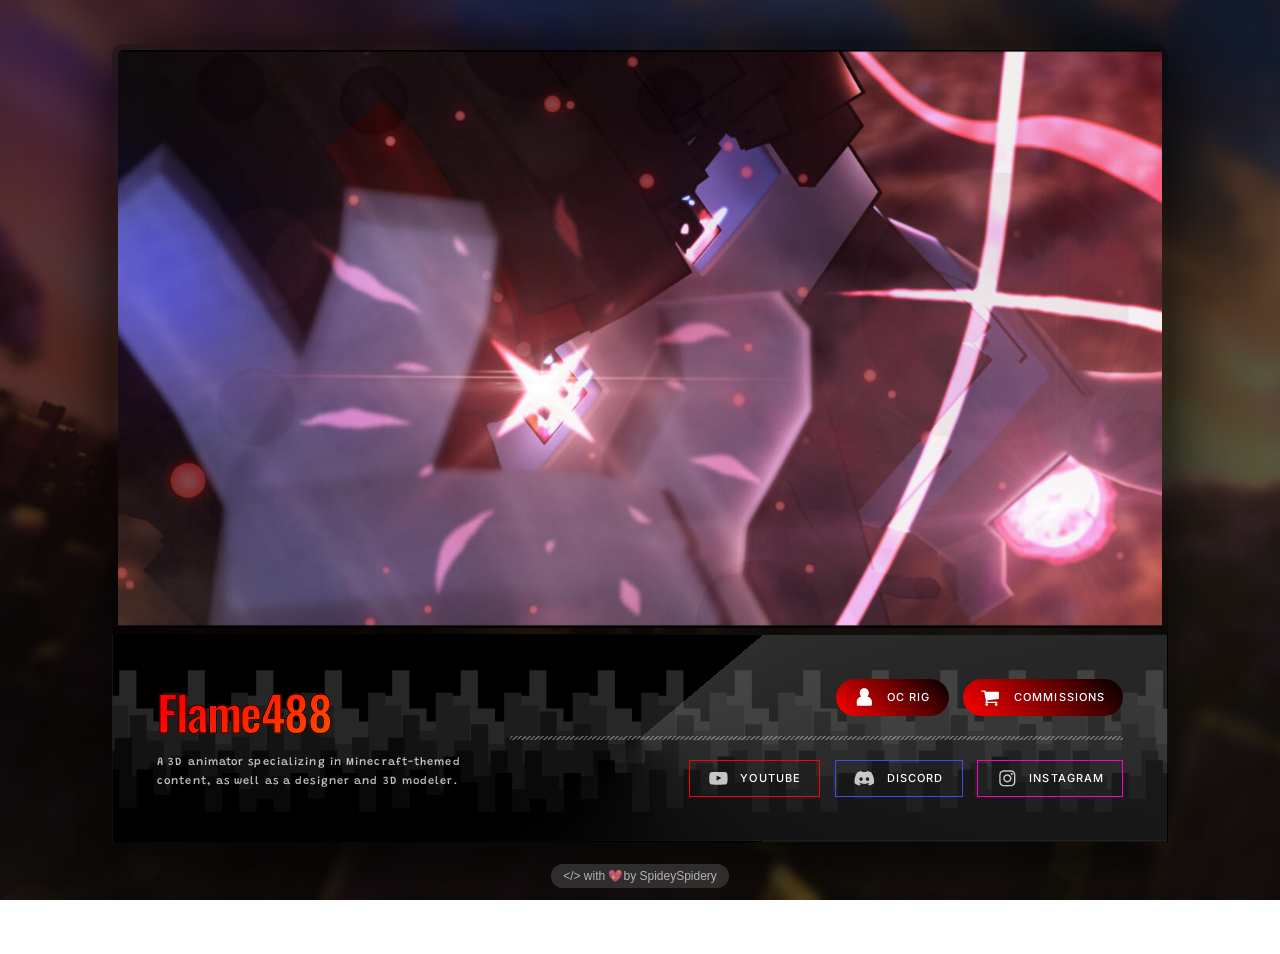
==== index.html @ d52584e9 "uploaded" ====
<!DOCTYPE HTML><html lang="en">
<head><title>Flame488's Profile</title><meta charset="utf-8" /><meta name="viewport" content="width=device-width,initial-scale=1" /><meta name="color-scheme" content="light only" /><meta name="description" content="A 3D animator specializing in Minecraft-themed content, as well as a designer and 3D modeler." /><meta property="og:site_name" content="Flame488's Profile" /><meta property="og:title" content="Flame488's Profile" /><meta property="og:type" content="website" /><meta property="og:description" content="A 3D animator specializing in Minecraft-themed content, as well as a designer and 3D modeler." /><meta property="og:image" content="assets/images/card500b.jpg?v=5b756239" /><meta property="og:image:type" content="image/jpeg" /><meta property="og:image:width" content="1280" /><meta property="og:image:height" content="800" /><meta property="og:url" content="index.html" /><meta property="twitter:card" content="summary_large_image" /><link rel="canonical" href="index.html" /><link href="https://fonts.googleapis.com/css2?display=swap&amp;family=Oswald:ital,wght@0,600;0,700;1,600;1,700&amp;family=Grandstander:ital,wght@0,500;0,700;1,500;1,700&amp;family=Inter:ital,wght@0,500;0,700;1,500;1,700" rel="stylesheet" type="text/css" /><style>html,body,div,span,applet,object,iframe,h1,h2,h3,h4,h5,h6,p,blockquote,pre,a,abbr,acronym,address,big,cite,code,del,dfn,em,img,ins,kbd,q,s,samp,small,strike,strong,sub,sup,tt,var,b,u,i,center,dl,dt,dd,ol,ul,li,fieldset,form,label,legend,table,caption,tbody,tfoot,thead,tr,th,td,article,aside,canvas,details,embed,figure,figcaption,footer,header,hgroup,menu,nav,output,ruby,section,summary,time,mark,audio,video{margin:0;padding:0;border:0;font-size:100%;font:inherit;vertical-align:baseline;}article,aside,details,figcaption,figure,footer,header,hgroup,menu,nav,section{display:block;}body{line-height:1;}ol,ul{list-style:none;}blockquote,q{quotes:none;}blockquote:before,blockquote:after,q:before,q:after{content:'';content:none;}table{border-collapse:collapse;border-spacing:0;}body{-webkit-text-size-adjust:none}mark{background-color:transparent;color:inherit}input::-moz-focus-inner{border:0;padding:0}input[type="text"],input[type="email"],select,textarea{-moz-appearance:none;-webkit-appearance:none;-ms-appearance:none;appearance:none}*, *:before, *:after {box-sizing: border-box;}body {line-height: 1.0;min-height: var(--viewport-height);min-width: 320px;overflow-x: hidden;word-wrap: break-word;}body:before {content: '';display: block;background-attachment: scroll;height: var(--background-height);left: 0;pointer-events: none;position: fixed;top: 0;transform: scale(1);width: 100vw;z-index: 0;background-image: url('data:image/svg+xml;charset=utf8,%3Csvg%20width%3D%22640%22%20height%3D%22480%22%20viewBox%3D%220%200%20640%20480%22%20xmlns%3D%22http%3A%2F%2Fwww.w3.org%2F2000%2Fsvg%22%3E%20%3Cstyle%20type%3D%22text%2Fcss%22%3E%20circle%20%7B%20stroke%3A%20none%3B%20fill%3A%20rgba(255,0,0,0.051)%3B%20%7D%20path.l%20%7B%20stroke%3A%20rgba(255,0,0,0.051)%3B%20stroke-width%3A%201.5px%3B%20fill%3A%20none%3B%20vector-effect%3A%20non-scaling-stroke%3B%20%7D%20path.s%20%7B%20stroke%3A%20none%3B%20fill%3A%20rgba(255,0,0,0.051)%3B%20%7D%20g.b%20%7B%20filter%3A%20hue-rotate%28-0deg%29%3B%20%7D%20g.c%20%7B%20filter%3A%20hue-rotate%280deg%29%3B%20%7D%20%3C%2Fstyle%3E%20%3Cdefs%3E%20%3Cpath%20id%3D%22z%22%20class%3D%22s%22%20d%3D%22M%200%2C-3%20L%200.67%2C-0.93%20L%202.85%2C-0.93%20L%201.09%2C0.35%20L%201.76%2C2.43%20L%200%2C1.15%20L%20-1.76%2C2.43%20L%20-1.09%2C0.35%20L%20-2.85%2C-0.93%20L%20-0.67%2C-0.93%20Z%22%3E%3C%2Fpath%3E%20%3C%2Fdefs%3E%20%3Cg%20class%3D%22a%22%20transform%3D%22translate%28240.39%20486.54%29%22%3E%3CanimateTransform%20id%3D%22f0%22%20attributeName%3D%22transform%22%20type%3D%22translate%22%20dur%3D%223000ms%22%20begin%3D%220s%3Bfy.begin%2B600ms%22%20values%3D%22240.39%20486.54%3B240.39%20105.05%3B240.39%20105.05%22%20keyTimes%3D%220%3B0.5%3B1%22%3E%3C%2FanimateTransform%3E%3Cg%20transform%3D%22scale%281.09%29%22%3E%3Ccircle%20cx%3D%220%22%20cy%3D%220%22%20r%3D%223%22%3E%3Canimate%20attributeName%3D%22opacity%22%20dur%3D%223000ms%22%20begin%3D%220s%3Bfy.begin%2B600ms%22%20values%3D%221%3B1%3B0%3B0%22%20keyTimes%3D%220%3B0.5%3B0.55%3B1%22%3E%3C%2Fanimate%3E%3C%2Fcircle%3E%3Cg%20opacity%3D%220%22%3E%3Canimate%20attributeName%3D%22opacity%22%20dur%3D%223000ms%22%20begin%3D%220s%3Bfy.begin%2B600ms%22%20values%3D%220%3B0%3B0.2%3B0%3B0%22%20keyTimes%3D%220%3B0.5%3B0.55%3B0.75%3B1%22%3E%3C%2Fanimate%3E%3Cpath%20class%3D%22l%22%20d%3D%22M%2011.92%2C1.36%20c%208.31%2C0.65%2018.63%2C2.12%2024.73%2C3.7%22%3E%3C%2Fpath%3E%3Cpath%20class%3D%22l%22%20d%3D%22M%207.47%2C9.39%20c%205.41%2C6.34%2011.67%2C14.67%2014.87%2C20.1%22%3E%3C%2Fpath%3E%3Cpath%20class%3D%22l%22%20d%3D%22M%20-1.36%2C11.92%20c%20-1.23%2C8.24%20-2.12%2C18.63%20-1.96%2C24.92%22%3E%3C%2Fpath%3E%3Cpath%20class%3D%22l%22%20d%3D%22M%20-9.39%2C7.47%20c%20-6.7%2C4.96%20-14.67%2C11.67%20-19.01%2C16.24%22%3E%3C%2Fpath%3E%3Cpath%20class%3D%22l%22%20d%3D%22M%20-11.92%2C-1.36%20c%20-8.24%2C-1.23%20-18.63%2C-2.12%20-24.92%2C-1.96%22%3E%3C%2Fpath%3E%3Cpath%20class%3D%22l%22%20d%3D%22M%20-7.47%2C-9.39%20c%20-4.96%2C-6.7%20-11.67%2C-14.67%20-16.24%2C-19.01%22%3E%3C%2Fpath%3E%3Cpath%20class%3D%22l%22%20d%3D%22M%201.36%2C-11.92%20c%200.65%2C-8.31%202.12%2C-18.63%203.7%2C-24.73%22%3E%3C%2Fpath%3E%3Cpath%20class%3D%22l%22%20d%3D%22M%209.39%2C-7.47%20c%206.34%2C-5.41%2014.67%2C-11.67%2020.1%2C-14.87%22%3E%3C%2Fpath%3E%3C%2Fg%3E%3Cg%20opacity%3D%220%22%3E%3Canimate%20attributeName%3D%22opacity%22%20dur%3D%223000ms%22%20begin%3D%220s%3Bfy.begin%2B600ms%22%20values%3D%220%3B0%3B1%3B0%3B0%22%20keyTimes%3D%220%3B0.55%3B0.57%3B1%3B1%22%3E%3C%2Fanimate%3E%3Cuse%20href%3D%22%23z%22%20transform%3D%22translate%2844.51%2C6.65%29%22%3E%3CanimateTransform%20attributeName%3D%22transform%22%20type%3D%22translate%22%20dur%3D%223000ms%22%20begin%3D%220s%3Bfy.begin%2B600ms%22%20values%3D%2244.51%2C6.65%3B44.51%2C6.65%3B54.4%2C8.13%3B54.4%2C8.13%22%20keyTimes%3D%220%3B0.57%3B1%3B1%22%3E%3C%2FanimateTransform%3E%3C%2Fuse%3E%3Cuse%20href%3D%22%23z%22%20transform%3D%22translate%2826.77%2C36.17%29%22%3E%3CanimateTransform%20attributeName%3D%22transform%22%20type%3D%22translate%22%20dur%3D%223000ms%22%20begin%3D%220s%3Bfy.begin%2B600ms%22%20values%3D%2226.77%2C36.17%3B26.77%2C36.17%3B32.72%2C44.21%3B32.72%2C44.21%22%20keyTimes%3D%220%3B0.57%3B1%3B1%22%3E%3C%2FanimateTransform%3E%3C%2Fuse%3E%3Cuse%20href%3D%22%23z%22%20transform%3D%22translate%28-3.53%2C44.86%29%22%3E%3CanimateTransform%20attributeName%3D%22transform%22%20type%3D%22translate%22%20dur%3D%223000ms%22%20begin%3D%220s%3Bfy.begin%2B600ms%22%20values%3D%22-3.53%2C44.86%3B-3.53%2C44.86%3B-4.32%2C54.83%3B-4.32%2C54.83%22%20keyTimes%3D%220%3B0.57%3B1%3B1%22%3E%3C%2FanimateTransform%3E%3C%2Fuse%3E%3Cuse%20href%3D%22%23z%22%20transform%3D%22translate%28-34.22%2C29.23%29%22%3E%3CanimateTransform%20attributeName%3D%22transform%22%20type%3D%22translate%22%20dur%3D%223000ms%22%20begin%3D%220s%3Bfy.begin%2B600ms%22%20values%3D%22-34.22%2C29.23%3B-34.22%2C29.23%3B-41.82%2C35.72%3B-41.82%2C35.72%22%20keyTimes%3D%220%3B0.57%3B1%3B1%22%3E%3C%2FanimateTransform%3E%3C%2Fuse%3E%3Cuse%20href%3D%22%23z%22%20transform%3D%22translate%28-44.86%2C-3.53%29%22%3E%3CanimateTransform%20attributeName%3D%22transform%22%20type%3D%22translate%22%20dur%3D%223000ms%22%20begin%3D%220s%3Bfy.begin%2B600ms%22%20values%3D%22-44.86%2C-3.53%3B-44.86%2C-3.53%3B-54.83%2C-4.32%3B-54.83%2C-4.32%22%20keyTimes%3D%220%3B0.57%3B1%3B1%22%3E%3C%2FanimateTransform%3E%3C%2Fuse%3E%3Cuse%20href%3D%22%23z%22%20transform%3D%22translate%28-29.23%2C-34.22%29%22%3E%3CanimateTransform%20attributeName%3D%22transform%22%20type%3D%22translate%22%20dur%3D%223000ms%22%20begin%3D%220s%3Bfy.begin%2B600ms%22%20values%3D%22-29.23%2C-34.22%3B-29.23%2C-34.22%3B-35.72%2C-41.82%3B-35.72%2C-41.82%22%20keyTimes%3D%220%3B0.57%3B1%3B1%22%3E%3C%2FanimateTransform%3E%3C%2Fuse%3E%3Cuse%20href%3D%22%23z%22%20transform%3D%22translate%286.65%2C-44.51%29%22%3E%3CanimateTransform%20attributeName%3D%22transform%22%20type%3D%22translate%22%20dur%3D%223000ms%22%20begin%3D%220s%3Bfy.begin%2B600ms%22%20values%3D%226.65%2C-44.51%3B6.65%2C-44.51%3B8.13%2C-54.4%3B8.13%2C-54.4%22%20keyTimes%3D%220%3B0.57%3B1%3B1%22%3E%3C%2FanimateTransform%3E%3C%2Fuse%3E%3Cuse%20href%3D%22%23z%22%20transform%3D%22translate%2836.17%2C-26.77%29%22%3E%3CanimateTransform%20attributeName%3D%22transform%22%20type%3D%22translate%22%20dur%3D%223000ms%22%20begin%3D%220s%3Bfy.begin%2B600ms%22%20values%3D%2236.17%2C-26.77%3B36.17%2C-26.77%3B44.21%2C-32.72%3B44.21%2C-32.72%22%20keyTimes%3D%220%3B0.57%3B1%3B1%22%3E%3C%2FanimateTransform%3E%3C%2Fuse%3E%3C%2Fg%3E%3C%2Fg%3E%3C%2Fg%3E%3Cg%20class%3D%22b%22%20transform%3D%22translate%28516.39%20487.56%29%22%3E%3CanimateTransform%20id%3D%22f1%22%20attributeName%3D%22transform%22%20type%3D%22translate%22%20dur%3D%223000ms%22%20begin%3D%22f0.begin%2B600ms%22%20values%3D%22516.39%20487.56%3B516.39%20104.17%3B516.39%20104.17%22%20keyTimes%3D%220%3B0.5%3B1%22%3E%3C%2FanimateTransform%3E%3Cg%20transform%3D%22scale%281.26%29%22%3E%3Ccircle%20cx%3D%220%22%20cy%3D%220%22%20r%3D%223%22%3E%3Canimate%20attributeName%3D%22opacity%22%20dur%3D%223000ms%22%20begin%3D%22f0.begin%2B600ms%22%20values%3D%221%3B1%3B0%3B0%22%20keyTimes%3D%220%3B0.5%3B0.55%3B1%22%3E%3C%2Fanimate%3E%3C%2Fcircle%3E%3Cg%20opacity%3D%220%22%3E%3Canimate%20attributeName%3D%22opacity%22%20dur%3D%223000ms%22%20begin%3D%22f0.begin%2B600ms%22%20values%3D%220%3B0%3B0.2%3B0%3B0%22%20keyTimes%3D%220%3B0.5%3B0.55%3B0.75%3B1%22%3E%3C%2Fanimate%3E%3Cpath%20class%3D%22l%22%20d%3D%22M%2011.92%2C-1.36%20c%208.24%2C-1.23%2018.63%2C-2.12%2024.92%2C-1.96%22%3E%3C%2Fpath%3E%3Cpath%20class%3D%22l%22%20d%3D%22M%209.39%2C7.47%20c%206.7%2C4.96%2014.67%2C11.67%2019.01%2C16.24%22%3E%3C%2Fpath%3E%3Cpath%20class%3D%22l%22%20d%3D%22M%201.36%2C11.92%20c%201.23%2C8.24%202.12%2C18.63%201.96%2C24.92%22%3E%3C%2Fpath%3E%3Cpath%20class%3D%22l%22%20d%3D%22M%20-7.47%2C9.39%20c%20-5.41%2C6.34%20-11.67%2C14.67%20-14.87%2C20.1%22%3E%3C%2Fpath%3E%3Cpath%20class%3D%22l%22%20d%3D%22M%20-11.92%2C1.36%20c%20-8.31%2C0.65%20-18.63%2C2.12%20-24.73%2C3.7%22%3E%3C%2Fpath%3E%3Cpath%20class%3D%22l%22%20d%3D%22M%20-9.39%2C-7.47%20c%20-6.34%2C-5.41%20-14.67%2C-11.67%20-20.1%2C-14.87%22%3E%3C%2Fpath%3E%3Cpath%20class%3D%22l%22%20d%3D%22M%20-1.36%2C-11.92%20c%20-0.65%2C-8.31%20-2.12%2C-18.63%20-3.7%2C-24.73%22%3E%3C%2Fpath%3E%3Cpath%20class%3D%22l%22%20d%3D%22M%207.47%2C-9.39%20c%204.96%2C-6.7%2011.67%2C-14.67%2016.24%2C-19.01%22%3E%3C%2Fpath%3E%3C%2Fg%3E%3Cg%20opacity%3D%220%22%3E%3Canimate%20attributeName%3D%22opacity%22%20dur%3D%223000ms%22%20begin%3D%22f0.begin%2B600ms%22%20values%3D%220%3B0%3B1%3B0%3B0%22%20keyTimes%3D%220%3B0.55%3B0.57%3B1%3B1%22%3E%3C%2Fanimate%3E%3Cuse%20href%3D%22%23z%22%20transform%3D%22translate%2844.86%2C-3.53%29%22%3E%3CanimateTransform%20attributeName%3D%22transform%22%20type%3D%22translate%22%20dur%3D%223000ms%22%20begin%3D%22f0.begin%2B600ms%22%20values%3D%2244.86%2C-3.53%3B44.86%2C-3.53%3B54.83%2C-4.32%3B54.83%2C-4.32%22%20keyTimes%3D%220%3B0.57%3B1%3B1%22%3E%3C%2FanimateTransform%3E%3C%2Fuse%3E%3Cuse%20href%3D%22%23z%22%20transform%3D%22translate%2834.22%2C29.23%29%22%3E%3CanimateTransform%20attributeName%3D%22transform%22%20type%3D%22translate%22%20dur%3D%223000ms%22%20begin%3D%22f0.begin%2B600ms%22%20values%3D%2234.22%2C29.23%3B34.22%2C29.23%3B41.82%2C35.72%3B41.82%2C35.72%22%20keyTimes%3D%220%3B0.57%3B1%3B1%22%3E%3C%2FanimateTransform%3E%3C%2Fuse%3E%3Cuse%20href%3D%22%23z%22%20transform%3D%22translate%283.53%2C44.86%29%22%3E%3CanimateTransform%20attributeName%3D%22transform%22%20type%3D%22translate%22%20dur%3D%223000ms%22%20begin%3D%22f0.begin%2B600ms%22%20values%3D%223.53%2C44.86%3B3.53%2C44.86%3B4.32%2C54.83%3B4.32%2C54.83%22%20keyTimes%3D%220%3B0.57%3B1%3B1%22%3E%3C%2FanimateTransform%3E%3C%2Fuse%3E%3Cuse%20href%3D%22%23z%22%20transform%3D%22translate%28-26.77%2C36.17%29%22%3E%3CanimateTransform%20attributeName%3D%22transform%22%20type%3D%22translate%22%20dur%3D%223000ms%22%20begin%3D%22f0.begin%2B600ms%22%20values%3D%22-26.77%2C36.17%3B-26.77%2C36.17%3B-32.72%2C44.21%3B-32.72%2C44.21%22%20keyTimes%3D%220%3B0.57%3B1%3B1%22%3E%3C%2FanimateTransform%3E%3C%2Fuse%3E%3Cuse%20href%3D%22%23z%22%20transform%3D%22translate%28-44.51%2C6.65%29%22%3E%3CanimateTransform%20attributeName%3D%22transform%22%20type%3D%22translate%22%20dur%3D%223000ms%22%20begin%3D%22f0.begin%2B600ms%22%20values%3D%22-44.51%2C6.65%3B-44.51%2C6.65%3B-54.4%2C8.13%3B-54.4%2C8.13%22%20keyTimes%3D%220%3B0.57%3B1%3B1%22%3E%3C%2FanimateTransform%3E%3C%2Fuse%3E%3Cuse%20href%3D%22%23z%22%20transform%3D%22translate%28-36.17%2C-26.77%29%22%3E%3CanimateTransform%20attributeName%3D%22transform%22%20type%3D%22translate%22%20dur%3D%223000ms%22%20begin%3D%22f0.begin%2B600ms%22%20values%3D%22-36.17%2C-26.77%3B-36.17%2C-26.77%3B-44.21%2C-32.72%3B-44.21%2C-32.72%22%20keyTimes%3D%220%3B0.57%3B1%3B1%22%3E%3C%2FanimateTransform%3E%3C%2Fuse%3E%3Cuse%20href%3D%22%23z%22%20transform%3D%22translate%28-6.65%2C-44.51%29%22%3E%3CanimateTransform%20attributeName%3D%22transform%22%20type%3D%22translate%22%20dur%3D%223000ms%22%20begin%3D%22f0.begin%2B600ms%22%20values%3D%22-6.65%2C-44.51%3B-6.65%2C-44.51%3B-8.13%2C-54.4%3B-8.13%2C-54.4%22%20keyTimes%3D%220%3B0.57%3B1%3B1%22%3E%3C%2FanimateTransform%3E%3C%2Fuse%3E%3Cuse%20href%3D%22%23z%22%20transform%3D%22translate%2829.23%2C-34.22%29%22%3E%3CanimateTransform%20attributeName%3D%22transform%22%20type%3D%22translate%22%20dur%3D%223000ms%22%20begin%3D%22f0.begin%2B600ms%22%20values%3D%2229.23%2C-34.22%3B29.23%2C-34.22%3B35.72%2C-41.82%3B35.72%2C-41.82%22%20keyTimes%3D%220%3B0.57%3B1%3B1%22%3E%3C%2FanimateTransform%3E%3C%2Fuse%3E%3C%2Fg%3E%3C%2Fg%3E%3C%2Fg%3E%3Cg%20class%3D%22c%22%20transform%3D%22translate%2884.56%20488.75%29%22%3E%3CanimateTransform%20id%3D%22f2%22%20attributeName%3D%22transform%22%20type%3D%22translate%22%20dur%3D%223000ms%22%20begin%3D%22f1.begin%2B600ms%22%20values%3D%2284.56%20488.75%3B84.56%20128.69%3B84.56%20128.69%22%20keyTimes%3D%220%3B0.5%3B1%22%3E%3C%2FanimateTransform%3E%3Cg%20transform%3D%22scale%281.46%29%22%3E%3Ccircle%20cx%3D%220%22%20cy%3D%220%22%20r%3D%223%22%3E%3Canimate%20attributeName%3D%22opacity%22%20dur%3D%223000ms%22%20begin%3D%22f1.begin%2B600ms%22%20values%3D%221%3B1%3B0%3B0%22%20keyTimes%3D%220%3B0.5%3B0.55%3B1%22%3E%3C%2Fanimate%3E%3C%2Fcircle%3E%3Cg%20opacity%3D%220%22%3E%3Canimate%20attributeName%3D%22opacity%22%20dur%3D%223000ms%22%20begin%3D%22f1.begin%2B600ms%22%20values%3D%220%3B0%3B0.2%3B0%3B0%22%20keyTimes%3D%220%3B0.5%3B0.55%3B0.75%3B1%22%3E%3C%2Fanimate%3E%3Cpath%20class%3D%22l%22%20d%3D%22M%2011.92%2C-1.36%20c%208.24%2C-1.23%2018.63%2C-2.12%2024.92%2C-1.96%22%3E%3C%2Fpath%3E%3Cpath%20class%3D%22l%22%20d%3D%22M%209.39%2C7.47%20c%206.7%2C4.96%2014.67%2C11.67%2019.01%2C16.24%22%3E%3C%2Fpath%3E%3Cpath%20class%3D%22l%22%20d%3D%22M%201.36%2C11.92%20c%201.23%2C8.24%202.12%2C18.63%201.96%2C24.92%22%3E%3C%2Fpath%3E%3Cpath%20class%3D%22l%22%20d%3D%22M%20-7.47%2C9.39%20c%20-5.41%2C6.34%20-11.67%2C14.67%20-14.87%2C20.1%22%3E%3C%2Fpath%3E%3Cpath%20class%3D%22l%22%20d%3D%22M%20-11.92%2C1.36%20c%20-8.31%2C0.65%20-18.63%2C2.12%20-24.73%2C3.7%22%3E%3C%2Fpath%3E%3Cpath%20class%3D%22l%22%20d%3D%22M%20-9.39%2C-7.47%20c%20-6.34%2C-5.41%20-14.67%2C-11.67%20-20.1%2C-14.87%22%3E%3C%2Fpath%3E%3Cpath%20class%3D%22l%22%20d%3D%22M%20-1.36%2C-11.92%20c%20-0.65%2C-8.31%20-2.12%2C-18.63%20-3.7%2C-24.73%22%3E%3C%2Fpath%3E%3Cpath%20class%3D%22l%22%20d%3D%22M%207.47%2C-9.39%20c%204.96%2C-6.7%2011.67%2C-14.67%2016.24%2C-19.01%22%3E%3C%2Fpath%3E%3C%2Fg%3E%3Cg%20opacity%3D%220%22%3E%3Canimate%20attributeName%3D%22opacity%22%20dur%3D%223000ms%22%20begin%3D%22f1.begin%2B600ms%22%20values%3D%220%3B0%3B1%3B0%3B0%22%20keyTimes%3D%220%3B0.55%3B0.57%3B1%3B1%22%3E%3C%2Fanimate%3E%3Cuse%20href%3D%22%23z%22%20transform%3D%22translate%2844.86%2C-3.53%29%22%3E%3CanimateTransform%20attributeName%3D%22transform%22%20type%3D%22translate%22%20dur%3D%223000ms%22%20begin%3D%22f1.begin%2B600ms%22%20values%3D%2244.86%2C-3.53%3B44.86%2C-3.53%3B54.83%2C-4.32%3B54.83%2C-4.32%22%20keyTimes%3D%220%3B0.57%3B1%3B1%22%3E%3C%2FanimateTransform%3E%3C%2Fuse%3E%3Cuse%20href%3D%22%23z%22%20transform%3D%22translate%2834.22%2C29.23%29%22%3E%3CanimateTransform%20attributeName%3D%22transform%22%20type%3D%22translate%22%20dur%3D%223000ms%22%20begin%3D%22f1.begin%2B600ms%22%20values%3D%2234.22%2C29.23%3B34.22%2C29.23%3B41.82%2C35.72%3B41.82%2C35.72%22%20keyTimes%3D%220%3B0.57%3B1%3B1%22%3E%3C%2FanimateTransform%3E%3C%2Fuse%3E%3Cuse%20href%3D%22%23z%22%20transform%3D%22translate%283.53%2C44.86%29%22%3E%3CanimateTransform%20attributeName%3D%22transform%22%20type%3D%22translate%22%20dur%3D%223000ms%22%20begin%3D%22f1.begin%2B600ms%22%20values%3D%223.53%2C44.86%3B3.53%2C44.86%3B4.32%2C54.83%3B4.32%2C54.83%22%20keyTimes%3D%220%3B0.57%3B1%3B1%22%3E%3C%2FanimateTransform%3E%3C%2Fuse%3E%3Cuse%20href%3D%22%23z%22%20transform%3D%22translate%28-26.77%2C36.17%29%22%3E%3CanimateTransform%20attributeName%3D%22transform%22%20type%3D%22translate%22%20dur%3D%223000ms%22%20begin%3D%22f1.begin%2B600ms%22%20values%3D%22-26.77%2C36.17%3B-26.77%2C36.17%3B-32.72%2C44.21%3B-32.72%2C44.21%22%20keyTimes%3D%220%3B0.57%3B1%3B1%22%3E%3C%2FanimateTransform%3E%3C%2Fuse%3E%3Cuse%20href%3D%22%23z%22%20transform%3D%22translate%28-44.51%2C6.65%29%22%3E%3CanimateTransform%20attributeName%3D%22transform%22%20type%3D%22translate%22%20dur%3D%223000ms%22%20begin%3D%22f1.begin%2B600ms%22%20values%3D%22-44.51%2C6.65%3B-44.51%2C6.65%3B-54.4%2C8.13%3B-54.4%2C8.13%22%20keyTimes%3D%220%3B0.57%3B1%3B1%22%3E%3C%2FanimateTransform%3E%3C%2Fuse%3E%3Cuse%20href%3D%22%23z%22%20transform%3D%22translate%28-36.17%2C-26.77%29%22%3E%3CanimateTransform%20attributeName%3D%22transform%22%20type%3D%22translate%22%20dur%3D%223000ms%22%20begin%3D%22f1.begin%2B600ms%22%20values%3D%22-36.17%2C-26.77%3B-36.17%2C-26.77%3B-44.21%2C-32.72%3B-44.21%2C-32.72%22%20keyTimes%3D%220%3B0.57%3B1%3B1%22%3E%3C%2FanimateTransform%3E%3C%2Fuse%3E%3Cuse%20href%3D%22%23z%22%20transform%3D%22translate%28-6.65%2C-44.51%29%22%3E%3CanimateTransform%20attributeName%3D%22transform%22%20type%3D%22translate%22%20dur%3D%223000ms%22%20begin%3D%22f1.begin%2B600ms%22%20values%3D%22-6.65%2C-44.51%3B-6.65%2C-44.51%3B-8.13%2C-54.4%3B-8.13%2C-54.4%22%20keyTimes%3D%220%3B0.57%3B1%3B1%22%3E%3C%2FanimateTransform%3E%3C%2Fuse%3E%3Cuse%20href%3D%22%23z%22%20transform%3D%22translate%2829.23%2C-34.22%29%22%3E%3CanimateTransform%20attributeName%3D%22transform%22%20type%3D%22translate%22%20dur%3D%223000ms%22%20begin%3D%22f1.begin%2B600ms%22%20values%3D%2229.23%2C-34.22%3B29.23%2C-34.22%3B35.72%2C-41.82%3B35.72%2C-41.82%22%20keyTimes%3D%220%3B0.57%3B1%3B1%22%3E%3C%2FanimateTransform%3E%3C%2Fuse%3E%3C%2Fg%3E%3C%2Fg%3E%3C%2Fg%3E%3Cg%20class%3D%22a%22%20transform%3D%22translate%28571.02%20487.14%29%22%3E%3CanimateTransform%20id%3D%22f3%22%20attributeName%3D%22transform%22%20type%3D%22translate%22%20dur%3D%223000ms%22%20begin%3D%22f2.begin%2B600ms%22%20values%3D%22571.02%20487.14%3B571.02%2082.44%3B571.02%2082.44%22%20keyTimes%3D%220%3B0.5%3B1%22%3E%3C%2FanimateTransform%3E%3Cg%20transform%3D%22scale%281.19%29%22%3E%3Ccircle%20cx%3D%220%22%20cy%3D%220%22%20r%3D%223%22%3E%3Canimate%20attributeName%3D%22opacity%22%20dur%3D%223000ms%22%20begin%3D%22f2.begin%2B600ms%22%20values%3D%221%3B1%3B0%3B0%22%20keyTimes%3D%220%3B0.5%3B0.55%3B1%22%3E%3C%2Fanimate%3E%3C%2Fcircle%3E%3Cg%20opacity%3D%220%22%3E%3Canimate%20attributeName%3D%22opacity%22%20dur%3D%223000ms%22%20begin%3D%22f2.begin%2B600ms%22%20values%3D%220%3B0%3B0.2%3B0%3B0%22%20keyTimes%3D%220%3B0.5%3B0.55%3B0.75%3B1%22%3E%3C%2Fanimate%3E%3Cpath%20class%3D%22l%22%20d%3D%22M%2011.92%2C-1.36%20c%208.24%2C-1.23%2018.63%2C-2.12%2024.92%2C-1.96%22%3E%3C%2Fpath%3E%3Cpath%20class%3D%22l%22%20d%3D%22M%209.39%2C7.47%20c%206.7%2C4.96%2014.67%2C11.67%2019.01%2C16.24%22%3E%3C%2Fpath%3E%3Cpath%20class%3D%22l%22%20d%3D%22M%201.36%2C11.92%20c%201.23%2C8.24%202.12%2C18.63%201.96%2C24.92%22%3E%3C%2Fpath%3E%3Cpath%20class%3D%22l%22%20d%3D%22M%20-7.47%2C9.39%20c%20-5.41%2C6.34%20-11.67%2C14.67%20-14.87%2C20.1%22%3E%3C%2Fpath%3E%3Cpath%20class%3D%22l%22%20d%3D%22M%20-11.92%2C1.36%20c%20-8.31%2C0.65%20-18.63%2C2.12%20-24.73%2C3.7%22%3E%3C%2Fpath%3E%3Cpath%20class%3D%22l%22%20d%3D%22M%20-9.39%2C-7.47%20c%20-6.34%2C-5.41%20-14.67%2C-11.67%20-20.1%2C-14.87%22%3E%3C%2Fpath%3E%3Cpath%20class%3D%22l%22%20d%3D%22M%20-1.36%2C-11.92%20c%20-0.65%2C-8.31%20-2.12%2C-18.63%20-3.7%2C-24.73%22%3E%3C%2Fpath%3E%3Cpath%20class%3D%22l%22%20d%3D%22M%207.47%2C-9.39%20c%204.96%2C-6.7%2011.67%2C-14.67%2016.24%2C-19.01%22%3E%3C%2Fpath%3E%3C%2Fg%3E%3Cg%20opacity%3D%220%22%3E%3Canimate%20attributeName%3D%22opacity%22%20dur%3D%223000ms%22%20begin%3D%22f2.begin%2B600ms%22%20values%3D%220%3B0%3B1%3B0%3B0%22%20keyTimes%3D%220%3B0.55%3B0.57%3B1%3B1%22%3E%3C%2Fanimate%3E%3Cuse%20href%3D%22%23z%22%20transform%3D%22translate%2844.86%2C-3.53%29%22%3E%3CanimateTransform%20attributeName%3D%22transform%22%20type%3D%22translate%22%20dur%3D%223000ms%22%20begin%3D%22f2.begin%2B600ms%22%20values%3D%2244.86%2C-3.53%3B44.86%2C-3.53%3B54.83%2C-4.32%3B54.83%2C-4.32%22%20keyTimes%3D%220%3B0.57%3B1%3B1%22%3E%3C%2FanimateTransform%3E%3C%2Fuse%3E%3Cuse%20href%3D%22%23z%22%20transform%3D%22translate%2834.22%2C29.23%29%22%3E%3CanimateTransform%20attributeName%3D%22transform%22%20type%3D%22translate%22%20dur%3D%223000ms%22%20begin%3D%22f2.begin%2B600ms%22%20values%3D%2234.22%2C29.23%3B34.22%2C29.23%3B41.82%2C35.72%3B41.82%2C35.72%22%20keyTimes%3D%220%3B0.57%3B1%3B1%22%3E%3C%2FanimateTransform%3E%3C%2Fuse%3E%3Cuse%20href%3D%22%23z%22%20transform%3D%22translate%283.53%2C44.86%29%22%3E%3CanimateTransform%20attributeName%3D%22transform%22%20type%3D%22translate%22%20dur%3D%223000ms%22%20begin%3D%22f2.begin%2B600ms%22%20values%3D%223.53%2C44.86%3B3.53%2C44.86%3B4.32%2C54.83%3B4.32%2C54.83%22%20keyTimes%3D%220%3B0.57%3B1%3B1%22%3E%3C%2FanimateTransform%3E%3C%2Fuse%3E%3Cuse%20href%3D%22%23z%22%20transform%3D%22translate%28-26.77%2C36.17%29%22%3E%3CanimateTransform%20attributeName%3D%22transform%22%20type%3D%22translate%22%20dur%3D%223000ms%22%20begin%3D%22f2.begin%2B600ms%22%20values%3D%22-26.77%2C36.17%3B-26.77%2C36.17%3B-32.72%2C44.21%3B-32.72%2C44.21%22%20keyTimes%3D%220%3B0.57%3B1%3B1%22%3E%3C%2FanimateTransform%3E%3C%2Fuse%3E%3Cuse%20href%3D%22%23z%22%20transform%3D%22translate%28-44.51%2C6.65%29%22%3E%3CanimateTransform%20attributeName%3D%22transform%22%20type%3D%22translate%22%20dur%3D%223000ms%22%20begin%3D%22f2.begin%2B600ms%22%20values%3D%22-44.51%2C6.65%3B-44.51%2C6.65%3B-54.4%2C8.13%3B-54.4%2C8.13%22%20keyTimes%3D%220%3B0.57%3B1%3B1%22%3E%3C%2FanimateTransform%3E%3C%2Fuse%3E%3Cuse%20href%3D%22%23z%22%20transform%3D%22translate%28-36.17%2C-26.77%29%22%3E%3CanimateTransform%20attributeName%3D%22transform%22%20type%3D%22translate%22%20dur%3D%223000ms%22%20begin%3D%22f2.begin%2B600ms%22%20values%3D%22-36.17%2C-26.77%3B-36.17%2C-26.77%3B-44.21%2C-32.72%3B-44.21%2C-32.72%22%20keyTimes%3D%220%3B0.57%3B1%3B1%22%3E%3C%2FanimateTransform%3E%3C%2Fuse%3E%3Cuse%20href%3D%22%23z%22%20transform%3D%22translate%28-6.65%2C-44.51%29%22%3E%3CanimateTransform%20attributeName%3D%22transform%22%20type%3D%22translate%22%20dur%3D%223000ms%22%20begin%3D%22f2.begin%2B600ms%22%20values%3D%22-6.65%2C-44.51%3B-6.65%2C-44.51%3B-8.13%2C-54.4%3B-8.13%2C-54.4%22%20keyTimes%3D%220%3B0.57%3B1%3B1%22%3E%3C%2FanimateTransform%3E%3C%2Fuse%3E%3Cuse%20href%3D%22%23z%22%20transform%3D%22translate%2829.23%2C-34.22%29%22%3E%3CanimateTransform%20attributeName%3D%22transform%22%20type%3D%22translate%22%20dur%3D%223000ms%22%20begin%3D%22f2.begin%2B600ms%22%20values%3D%2229.23%2C-34.22%3B29.23%2C-34.22%3B35.72%2C-41.82%3B35.72%2C-41.82%22%20keyTimes%3D%220%3B0.57%3B1%3B1%22%3E%3C%2FanimateTransform%3E%3C%2Fuse%3E%3C%2Fg%3E%3C%2Fg%3E%3C%2Fg%3E%3Cg%20class%3D%22b%22%20transform%3D%22translate%28471.95%20484.55%29%22%3E%3CanimateTransform%20id%3D%22f4%22%20attributeName%3D%22transform%22%20type%3D%22translate%22%20dur%3D%223000ms%22%20begin%3D%22f3.begin%2B600ms%22%20values%3D%22471.95%20484.55%3B471.95%20311.97%3B471.95%20311.97%22%20keyTimes%3D%220%3B0.5%3B1%22%3E%3C%2FanimateTransform%3E%3Cg%20transform%3D%22scale%280.76%29%22%3E%3Ccircle%20cx%3D%220%22%20cy%3D%220%22%20r%3D%223%22%3E%3Canimate%20attributeName%3D%22opacity%22%20dur%3D%223000ms%22%20begin%3D%22f3.begin%2B600ms%22%20values%3D%221%3B1%3B0%3B0%22%20keyTimes%3D%220%3B0.5%3B0.55%3B1%22%3E%3C%2Fanimate%3E%3C%2Fcircle%3E%3Cg%20opacity%3D%220%22%3E%3Canimate%20attributeName%3D%22opacity%22%20dur%3D%223000ms%22%20begin%3D%22f3.begin%2B600ms%22%20values%3D%220%3B0%3B0.2%3B0%3B0%22%20keyTimes%3D%220%3B0.5%3B0.55%3B0.75%3B1%22%3E%3C%2Fanimate%3E%3Cpath%20class%3D%22l%22%20d%3D%22M%2011.92%2C1.36%20c%208.31%2C0.65%2018.63%2C2.12%2024.73%2C3.7%22%3E%3C%2Fpath%3E%3Cpath%20class%3D%22l%22%20d%3D%22M%207.47%2C9.39%20c%205.41%2C6.34%2011.67%2C14.67%2014.87%2C20.1%22%3E%3C%2Fpath%3E%3Cpath%20class%3D%22l%22%20d%3D%22M%20-1.36%2C11.92%20c%20-1.23%2C8.24%20-2.12%2C18.63%20-1.96%2C24.92%22%3E%3C%2Fpath%3E%3Cpath%20class%3D%22l%22%20d%3D%22M%20-9.39%2C7.47%20c%20-6.7%2C4.96%20-14.67%2C11.67%20-19.01%2C16.24%22%3E%3C%2Fpath%3E%3Cpath%20class%3D%22l%22%20d%3D%22M%20-11.92%2C-1.36%20c%20-8.24%2C-1.23%20-18.63%2C-2.12%20-24.92%2C-1.96%22%3E%3C%2Fpath%3E%3Cpath%20class%3D%22l%22%20d%3D%22M%20-7.47%2C-9.39%20c%20-4.96%2C-6.7%20-11.67%2C-14.67%20-16.24%2C-19.01%22%3E%3C%2Fpath%3E%3Cpath%20class%3D%22l%22%20d%3D%22M%201.36%2C-11.92%20c%200.65%2C-8.31%202.12%2C-18.63%203.7%2C-24.73%22%3E%3C%2Fpath%3E%3Cpath%20class%3D%22l%22%20d%3D%22M%209.39%2C-7.47%20c%206.34%2C-5.41%2014.67%2C-11.67%2020.1%2C-14.87%22%3E%3C%2Fpath%3E%3C%2Fg%3E%3Cg%20opacity%3D%220%22%3E%3Canimate%20attributeName%3D%22opacity%22%20dur%3D%223000ms%22%20begin%3D%22f3.begin%2B600ms%22%20values%3D%220%3B0%3B1%3B0%3B0%22%20keyTimes%3D%220%3B0.55%3B0.57%3B1%3B1%22%3E%3C%2Fanimate%3E%3Cuse%20href%3D%22%23z%22%20transform%3D%22translate%2844.51%2C6.65%29%22%3E%3CanimateTransform%20attributeName%3D%22transform%22%20type%3D%22translate%22%20dur%3D%223000ms%22%20begin%3D%22f3.begin%2B600ms%22%20values%3D%2244.51%2C6.65%3B44.51%2C6.65%3B54.4%2C8.13%3B54.4%2C8.13%22%20keyTimes%3D%220%3B0.57%3B1%3B1%22%3E%3C%2FanimateTransform%3E%3C%2Fuse%3E%3Cuse%20href%3D%22%23z%22%20transform%3D%22translate%2826.77%2C36.17%29%22%3E%3CanimateTransform%20attributeName%3D%22transform%22%20type%3D%22translate%22%20dur%3D%223000ms%22%20begin%3D%22f3.begin%2B600ms%22%20values%3D%2226.77%2C36.17%3B26.77%2C36.17%3B32.72%2C44.21%3B32.72%2C44.21%22%20keyTimes%3D%220%3B0.57%3B1%3B1%22%3E%3C%2FanimateTransform%3E%3C%2Fuse%3E%3Cuse%20href%3D%22%23z%22%20transform%3D%22translate%28-3.53%2C44.86%29%22%3E%3CanimateTransform%20attributeName%3D%22transform%22%20type%3D%22translate%22%20dur%3D%223000ms%22%20begin%3D%22f3.begin%2B600ms%22%20values%3D%22-3.53%2C44.86%3B-3.53%2C44.86%3B-4.32%2C54.83%3B-4.32%2C54.83%22%20keyTimes%3D%220%3B0.57%3B1%3B1%22%3E%3C%2FanimateTransform%3E%3C%2Fuse%3E%3Cuse%20href%3D%22%23z%22%20transform%3D%22translate%28-34.22%2C29.23%29%22%3E%3CanimateTransform%20attributeName%3D%22transform%22%20type%3D%22translate%22%20dur%3D%223000ms%22%20begin%3D%22f3.begin%2B600ms%22%20values%3D%22-34.22%2C29.23%3B-34.22%2C29.23%3B-41.82%2C35.72%3B-41.82%2C35.72%22%20keyTimes%3D%220%3B0.57%3B1%3B1%22%3E%3C%2FanimateTransform%3E%3C%2Fuse%3E%3Cuse%20href%3D%22%23z%22%20transform%3D%22translate%28-44.86%2C-3.53%29%22%3E%3CanimateTransform%20attributeName%3D%22transform%22%20type%3D%22translate%22%20dur%3D%223000ms%22%20begin%3D%22f3.begin%2B600ms%22%20values%3D%22-44.86%2C-3.53%3B-44.86%2C-3.53%3B-54.83%2C-4.32%3B-54.83%2C-4.32%22%20keyTimes%3D%220%3B0.57%3B1%3B1%22%3E%3C%2FanimateTransform%3E%3C%2Fuse%3E%3Cuse%20href%3D%22%23z%22%20transform%3D%22translate%28-29.23%2C-34.22%29%22%3E%3CanimateTransform%20attributeName%3D%22transform%22%20type%3D%22translate%22%20dur%3D%223000ms%22%20begin%3D%22f3.begin%2B600ms%22%20values%3D%22-29.23%2C-34.22%3B-29.23%2C-34.22%3B-35.72%2C-41.82%3B-35.72%2C-41.82%22%20keyTimes%3D%220%3B0.57%3B1%3B1%22%3E%3C%2FanimateTransform%3E%3C%2Fuse%3E%3Cuse%20href%3D%22%23z%22%20transform%3D%22translate%286.65%2C-44.51%29%22%3E%3CanimateTransform%20attributeName%3D%22transform%22%20type%3D%22translate%22%20dur%3D%223000ms%22%20begin%3D%22f3.begin%2B600ms%22%20values%3D%226.65%2C-44.51%3B6.65%2C-44.51%3B8.13%2C-54.4%3B8.13%2C-54.4%22%20keyTimes%3D%220%3B0.57%3B1%3B1%22%3E%3C%2FanimateTransform%3E%3C%2Fuse%3E%3Cuse%20href%3D%22%23z%22%20transform%3D%22translate%2836.17%2C-26.77%29%22%3E%3CanimateTransform%20attributeName%3D%22transform%22%20type%3D%22translate%22%20dur%3D%223000ms%22%20begin%3D%22f3.begin%2B600ms%22%20values%3D%2236.17%2C-26.77%3B36.17%2C-26.77%3B44.21%2C-32.72%3B44.21%2C-32.72%22%20keyTimes%3D%220%3B0.57%3B1%3B1%22%3E%3C%2FanimateTransform%3E%3C%2Fuse%3E%3C%2Fg%3E%3C%2Fg%3E%3C%2Fg%3E%3Cg%20class%3D%22c%22%20transform%3D%22translate%28362.88%20487.08%29%22%3E%3CanimateTransform%20id%3D%22f5%22%20attributeName%3D%22transform%22%20type%3D%22translate%22%20dur%3D%223000ms%22%20begin%3D%22f4.begin%2B600ms%22%20values%3D%22362.88%20487.08%3B362.88%20258.61%3B362.88%20258.61%22%20keyTimes%3D%220%3B0.5%3B1%22%3E%3C%2FanimateTransform%3E%3Cg%20transform%3D%22scale%281.18%29%22%3E%3Ccircle%20cx%3D%220%22%20cy%3D%220%22%20r%3D%223%22%3E%3Canimate%20attributeName%3D%22opacity%22%20dur%3D%223000ms%22%20begin%3D%22f4.begin%2B600ms%22%20values%3D%221%3B1%3B0%3B0%22%20keyTimes%3D%220%3B0.5%3B0.55%3B1%22%3E%3C%2Fanimate%3E%3C%2Fcircle%3E%3Cg%20opacity%3D%220%22%3E%3Canimate%20attributeName%3D%22opacity%22%20dur%3D%223000ms%22%20begin%3D%22f4.begin%2B600ms%22%20values%3D%220%3B0%3B0.2%3B0%3B0%22%20keyTimes%3D%220%3B0.5%3B0.55%3B0.75%3B1%22%3E%3C%2Fanimate%3E%3Cpath%20class%3D%22l%22%20d%3D%22M%2011.92%2C-1.36%20c%208.24%2C-1.23%2018.63%2C-2.12%2024.92%2C-1.96%22%3E%3C%2Fpath%3E%3Cpath%20class%3D%22l%22%20d%3D%22M%209.39%2C7.47%20c%206.7%2C4.96%2014.67%2C11.67%2019.01%2C16.24%22%3E%3C%2Fpath%3E%3Cpath%20class%3D%22l%22%20d%3D%22M%201.36%2C11.92%20c%201.23%2C8.24%202.12%2C18.63%201.96%2C24.92%22%3E%3C%2Fpath%3E%3Cpath%20class%3D%22l%22%20d%3D%22M%20-7.47%2C9.39%20c%20-5.41%2C6.34%20-11.67%2C14.67%20-14.87%2C20.1%22%3E%3C%2Fpath%3E%3Cpath%20class%3D%22l%22%20d%3D%22M%20-11.92%2C1.36%20c%20-8.31%2C0.65%20-18.63%2C2.12%20-24.73%2C3.7%22%3E%3C%2Fpath%3E%3Cpath%20class%3D%22l%22%20d%3D%22M%20-9.39%2C-7.47%20c%20-6.34%2C-5.41%20-14.67%2C-11.67%20-20.1%2C-14.87%22%3E%3C%2Fpath%3E%3Cpath%20class%3D%22l%22%20d%3D%22M%20-1.36%2C-11.92%20c%20-0.65%2C-8.31%20-2.12%2C-18.63%20-3.7%2C-24.73%22%3E%3C%2Fpath%3E%3Cpath%20class%3D%22l%22%20d%3D%22M%207.47%2C-9.39%20c%204.96%2C-6.7%2011.67%2C-14.67%2016.24%2C-19.01%22%3E%3C%2Fpath%3E%3C%2Fg%3E%3Cg%20opacity%3D%220%22%3E%3Canimate%20attributeName%3D%22opacity%22%20dur%3D%223000ms%22%20begin%3D%22f4.begin%2B600ms%22%20values%3D%220%3B0%3B1%3B0%3B0%22%20keyTimes%3D%220%3B0.55%3B0.57%3B1%3B1%22%3E%3C%2Fanimate%3E%3Cuse%20href%3D%22%23z%22%20transform%3D%22translate%2844.86%2C-3.53%29%22%3E%3CanimateTransform%20attributeName%3D%22transform%22%20type%3D%22translate%22%20dur%3D%223000ms%22%20begin%3D%22f4.begin%2B600ms%22%20values%3D%2244.86%2C-3.53%3B44.86%2C-3.53%3B54.83%2C-4.32%3B54.83%2C-4.32%22%20keyTimes%3D%220%3B0.57%3B1%3B1%22%3E%3C%2FanimateTransform%3E%3C%2Fuse%3E%3Cuse%20href%3D%22%23z%22%20transform%3D%22translate%2834.22%2C29.23%29%22%3E%3CanimateTransform%20attributeName%3D%22transform%22%20type%3D%22translate%22%20dur%3D%223000ms%22%20begin%3D%22f4.begin%2B600ms%22%20values%3D%2234.22%2C29.23%3B34.22%2C29.23%3B41.82%2C35.72%3B41.82%2C35.72%22%20keyTimes%3D%220%3B0.57%3B1%3B1%22%3E%3C%2FanimateTransform%3E%3C%2Fuse%3E%3Cuse%20href%3D%22%23z%22%20transform%3D%22translate%283.53%2C44.86%29%22%3E%3CanimateTransform%20attributeName%3D%22transform%22%20type%3D%22translate%22%20dur%3D%223000ms%22%20begin%3D%22f4.begin%2B600ms%22%20values%3D%223.53%2C44.86%3B3.53%2C44.86%3B4.32%2C54.83%3B4.32%2C54.83%22%20keyTimes%3D%220%3B0.57%3B1%3B1%22%3E%3C%2FanimateTransform%3E%3C%2Fuse%3E%3Cuse%20href%3D%22%23z%22%20transform%3D%22translate%28-26.77%2C36.17%29%22%3E%3CanimateTransform%20attributeName%3D%22transform%22%20type%3D%22translate%22%20dur%3D%223000ms%22%20begin%3D%22f4.begin%2B600ms%22%20values%3D%22-26.77%2C36.17%3B-26.77%2C36.17%3B-32.72%2C44.21%3B-32.72%2C44.21%22%20keyTimes%3D%220%3B0.57%3B1%3B1%22%3E%3C%2FanimateTransform%3E%3C%2Fuse%3E%3Cuse%20href%3D%22%23z%22%20transform%3D%22translate%28-44.51%2C6.65%29%22%3E%3CanimateTransform%20attributeName%3D%22transform%22%20type%3D%22translate%22%20dur%3D%223000ms%22%20begin%3D%22f4.begin%2B600ms%22%20values%3D%22-44.51%2C6.65%3B-44.51%2C6.65%3B-54.4%2C8.13%3B-54.4%2C8.13%22%20keyTimes%3D%220%3B0.57%3B1%3B1%22%3E%3C%2FanimateTransform%3E%3C%2Fuse%3E%3Cuse%20href%3D%22%23z%22%20transform%3D%22translate%28-36.17%2C-26.77%29%22%3E%3CanimateTransform%20attributeName%3D%22transform%22%20type%3D%22translate%22%20dur%3D%223000ms%22%20begin%3D%22f4.begin%2B600ms%22%20values%3D%22-36.17%2C-26.77%3B-36.17%2C-26.77%3B-44.21%2C-32.72%3B-44.21%2C-32.72%22%20keyTimes%3D%220%3B0.57%3B1%3B1%22%3E%3C%2FanimateTransform%3E%3C%2Fuse%3E%3Cuse%20href%3D%22%23z%22%20transform%3D%22translate%28-6.65%2C-44.51%29%22%3E%3CanimateTransform%20attributeName%3D%22transform%22%20type%3D%22translate%22%20dur%3D%223000ms%22%20begin%3D%22f4.begin%2B600ms%22%20values%3D%22-6.65%2C-44.51%3B-6.65%2C-44.51%3B-8.13%2C-54.4%3B-8.13%2C-54.4%22%20keyTimes%3D%220%3B0.57%3B1%3B1%22%3E%3C%2FanimateTransform%3E%3C%2Fuse%3E%3Cuse%20href%3D%22%23z%22%20transform%3D%22translate%2829.23%2C-34.22%29%22%3E%3CanimateTransform%20attributeName%3D%22transform%22%20type%3D%22translate%22%20dur%3D%223000ms%22%20begin%3D%22f4.begin%2B600ms%22%20values%3D%2229.23%2C-34.22%3B29.23%2C-34.22%3B35.72%2C-41.82%3B35.72%2C-41.82%22%20keyTimes%3D%220%3B0.57%3B1%3B1%22%3E%3C%2FanimateTransform%3E%3C%2Fuse%3E%3C%2Fg%3E%3C%2Fg%3E%3C%2Fg%3E%3Cg%20class%3D%22a%22%20transform%3D%22translate%2875.97%20486.25%29%22%3E%3CanimateTransform%20id%3D%22f6%22%20attributeName%3D%22transform%22%20type%3D%22translate%22%20dur%3D%223000ms%22%20begin%3D%22f5.begin%2B600ms%22%20values%3D%2275.97%20486.25%3B75.97%20322.01%3B75.97%20322.01%22%20keyTimes%3D%220%3B0.5%3B1%22%3E%3C%2FanimateTransform%3E%3Cg%20transform%3D%22scale%281.04%29%22%3E%3Ccircle%20cx%3D%220%22%20cy%3D%220%22%20r%3D%223%22%3E%3Canimate%20attributeName%3D%22opacity%22%20dur%3D%223000ms%22%20begin%3D%22f5.begin%2B600ms%22%20values%3D%221%3B1%3B0%3B0%22%20keyTimes%3D%220%3B0.5%3B0.55%3B1%22%3E%3C%2Fanimate%3E%3C%2Fcircle%3E%3Cg%20opacity%3D%220%22%3E%3Canimate%20attributeName%3D%22opacity%22%20dur%3D%223000ms%22%20begin%3D%22f5.begin%2B600ms%22%20values%3D%220%3B0%3B0.2%3B0%3B0%22%20keyTimes%3D%220%3B0.5%3B0.55%3B0.75%3B1%22%3E%3C%2Fanimate%3E%3Cpath%20class%3D%22l%22%20d%3D%22M%2011.92%2C1.36%20c%208.31%2C0.65%2018.63%2C2.12%2024.73%2C3.7%22%3E%3C%2Fpath%3E%3Cpath%20class%3D%22l%22%20d%3D%22M%207.47%2C9.39%20c%205.41%2C6.34%2011.67%2C14.67%2014.87%2C20.1%22%3E%3C%2Fpath%3E%3Cpath%20class%3D%22l%22%20d%3D%22M%20-1.36%2C11.92%20c%20-1.23%2C8.24%20-2.12%2C18.63%20-1.96%2C24.92%22%3E%3C%2Fpath%3E%3Cpath%20class%3D%22l%22%20d%3D%22M%20-9.39%2C7.47%20c%20-6.7%2C4.96%20-14.67%2C11.67%20-19.01%2C16.24%22%3E%3C%2Fpath%3E%3Cpath%20class%3D%22l%22%20d%3D%22M%20-11.92%2C-1.36%20c%20-8.24%2C-1.23%20-18.63%2C-2.12%20-24.92%2C-1.96%22%3E%3C%2Fpath%3E%3Cpath%20class%3D%22l%22%20d%3D%22M%20-7.47%2C-9.39%20c%20-4.96%2C-6.7%20-11.67%2C-14.67%20-16.24%2C-19.01%22%3E%3C%2Fpath%3E%3Cpath%20class%3D%22l%22%20d%3D%22M%201.36%2C-11.92%20c%200.65%2C-8.31%202.12%2C-18.63%203.7%2C-24.73%22%3E%3C%2Fpath%3E%3Cpath%20class%3D%22l%22%20d%3D%22M%209.39%2C-7.47%20c%206.34%2C-5.41%2014.67%2C-11.67%2020.1%2C-14.87%22%3E%3C%2Fpath%3E%3C%2Fg%3E%3Cg%20opacity%3D%220%22%3E%3Canimate%20attributeName%3D%22opacity%22%20dur%3D%223000ms%22%20begin%3D%22f5.begin%2B600ms%22%20values%3D%220%3B0%3B1%3B0%3B0%22%20keyTimes%3D%220%3B0.55%3B0.57%3B1%3B1%22%3E%3C%2Fanimate%3E%3Cuse%20href%3D%22%23z%22%20transform%3D%22translate%2844.51%2C6.65%29%22%3E%3CanimateTransform%20attributeName%3D%22transform%22%20type%3D%22translate%22%20dur%3D%223000ms%22%20begin%3D%22f5.begin%2B600ms%22%20values%3D%2244.51%2C6.65%3B44.51%2C6.65%3B54.4%2C8.13%3B54.4%2C8.13%22%20keyTimes%3D%220%3B0.57%3B1%3B1%22%3E%3C%2FanimateTransform%3E%3C%2Fuse%3E%3Cuse%20href%3D%22%23z%22%20transform%3D%22translate%2826.77%2C36.17%29%22%3E%3CanimateTransform%20attributeName%3D%22transform%22%20type%3D%22translate%22%20dur%3D%223000ms%22%20begin%3D%22f5.begin%2B600ms%22%20values%3D%2226.77%2C36.17%3B26.77%2C36.17%3B32.72%2C44.21%3B32.72%2C44.21%22%20keyTimes%3D%220%3B0.57%3B1%3B1%22%3E%3C%2FanimateTransform%3E%3C%2Fuse%3E%3Cuse%20href%3D%22%23z%22%20transform%3D%22translate%28-3.53%2C44.86%29%22%3E%3CanimateTransform%20attributeName%3D%22transform%22%20type%3D%22translate%22%20dur%3D%223000ms%22%20begin%3D%22f5.begin%2B600ms%22%20values%3D%22-3.53%2C44.86%3B-3.53%2C44.86%3B-4.32%2C54.83%3B-4.32%2C54.83%22%20keyTimes%3D%220%3B0.57%3B1%3B1%22%3E%3C%2FanimateTransform%3E%3C%2Fuse%3E%3Cuse%20href%3D%22%23z%22%20transform%3D%22translate%28-34.22%2C29.23%29%22%3E%3CanimateTransform%20attributeName%3D%22transform%22%20type%3D%22translate%22%20dur%3D%223000ms%22%20begin%3D%22f5.begin%2B600ms%22%20values%3D%22-34.22%2C29.23%3B-34.22%2C29.23%3B-41.82%2C35.72%3B-41.82%2C35.72%22%20keyTimes%3D%220%3B0.57%3B1%3B1%22%3E%3C%2FanimateTransform%3E%3C%2Fuse%3E%3Cuse%20href%3D%22%23z%22%20transform%3D%22translate%28-44.86%2C-3.53%29%22%3E%3CanimateTransform%20attributeName%3D%22transform%22%20type%3D%22translate%22%20dur%3D%223000ms%22%20begin%3D%22f5.begin%2B600ms%22%20values%3D%22-44.86%2C-3.53%3B-44.86%2C-3.53%3B-54.83%2C-4.32%3B-54.83%2C-4.32%22%20keyTimes%3D%220%3B0.57%3B1%3B1%22%3E%3C%2FanimateTransform%3E%3C%2Fuse%3E%3Cuse%20href%3D%22%23z%22%20transform%3D%22translate%28-29.23%2C-34.22%29%22%3E%3CanimateTransform%20attributeName%3D%22transform%22%20type%3D%22translate%22%20dur%3D%223000ms%22%20begin%3D%22f5.begin%2B600ms%22%20values%3D%22-29.23%2C-34.22%3B-29.23%2C-34.22%3B-35.72%2C-41.82%3B-35.72%2C-41.82%22%20keyTimes%3D%220%3B0.57%3B1%3B1%22%3E%3C%2FanimateTransform%3E%3C%2Fuse%3E%3Cuse%20href%3D%22%23z%22%20transform%3D%22translate%286.65%2C-44.51%29%22%3E%3CanimateTransform%20attributeName%3D%22transform%22%20type%3D%22translate%22%20dur%3D%223000ms%22%20begin%3D%22f5.begin%2B600ms%22%20values%3D%226.65%2C-44.51%3B6.65%2C-44.51%3B8.13%2C-54.4%3B8.13%2C-54.4%22%20keyTimes%3D%220%3B0.57%3B1%3B1%22%3E%3C%2FanimateTransform%3E%3C%2Fuse%3E%3Cuse%20href%3D%22%23z%22%20transform%3D%22translate%2836.17%2C-26.77%29%22%3E%3CanimateTransform%20attributeName%3D%22transform%22%20type%3D%22translate%22%20dur%3D%223000ms%22%20begin%3D%22f5.begin%2B600ms%22%20values%3D%2236.17%2C-26.77%3B36.17%2C-26.77%3B44.21%2C-32.72%3B44.21%2C-32.72%22%20keyTimes%3D%220%3B0.57%3B1%3B1%22%3E%3C%2FanimateTransform%3E%3C%2Fuse%3E%3C%2Fg%3E%3C%2Fg%3E%3C%2Fg%3E%3Cg%20class%3D%22b%22%20transform%3D%22translate%28293.79%20483.51%29%22%3E%3CanimateTransform%20id%3D%22f7%22%20attributeName%3D%22transform%22%20type%3D%22translate%22%20dur%3D%223000ms%22%20begin%3D%22f6.begin%2B600ms%22%20values%3D%22293.79%20483.51%3B293.79%2055.75%3B293.79%2055.75%22%20keyTimes%3D%220%3B0.5%3B1%22%3E%3C%2FanimateTransform%3E%3Cg%20transform%3D%22scale%280.59%29%22%3E%3Ccircle%20cx%3D%220%22%20cy%3D%220%22%20r%3D%223%22%3E%3Canimate%20attributeName%3D%22opacity%22%20dur%3D%223000ms%22%20begin%3D%22f6.begin%2B600ms%22%20values%3D%221%3B1%3B0%3B0%22%20keyTimes%3D%220%3B0.5%3B0.55%3B1%22%3E%3C%2Fanimate%3E%3C%2Fcircle%3E%3Cg%20opacity%3D%220%22%3E%3Canimate%20attributeName%3D%22opacity%22%20dur%3D%223000ms%22%20begin%3D%22f6.begin%2B600ms%22%20values%3D%220%3B0%3B0.2%3B0%3B0%22%20keyTimes%3D%220%3B0.5%3B0.55%3B0.75%3B1%22%3E%3C%2Fanimate%3E%3Cpath%20class%3D%22l%22%20d%3D%22M%2011.92%2C1.36%20c%208.31%2C0.65%2018.63%2C2.12%2024.73%2C3.7%22%3E%3C%2Fpath%3E%3Cpath%20class%3D%22l%22%20d%3D%22M%207.47%2C9.39%20c%205.41%2C6.34%2011.67%2C14.67%2014.87%2C20.1%22%3E%3C%2Fpath%3E%3Cpath%20class%3D%22l%22%20d%3D%22M%20-1.36%2C11.92%20c%20-1.23%2C8.24%20-2.12%2C18.63%20-1.96%2C24.92%22%3E%3C%2Fpath%3E%3Cpath%20class%3D%22l%22%20d%3D%22M%20-9.39%2C7.47%20c%20-6.7%2C4.96%20-14.67%2C11.67%20-19.01%2C16.24%22%3E%3C%2Fpath%3E%3Cpath%20class%3D%22l%22%20d%3D%22M%20-11.92%2C-1.36%20c%20-8.24%2C-1.23%20-18.63%2C-2.12%20-24.92%2C-1.96%22%3E%3C%2Fpath%3E%3Cpath%20class%3D%22l%22%20d%3D%22M%20-7.47%2C-9.39%20c%20-4.96%2C-6.7%20-11.67%2C-14.67%20-16.24%2C-19.01%22%3E%3C%2Fpath%3E%3Cpath%20class%3D%22l%22%20d%3D%22M%201.36%2C-11.92%20c%200.65%2C-8.31%202.12%2C-18.63%203.7%2C-24.73%22%3E%3C%2Fpath%3E%3Cpath%20class%3D%22l%22%20d%3D%22M%209.39%2C-7.47%20c%206.34%2C-5.41%2014.67%2C-11.67%2020.1%2C-14.87%22%3E%3C%2Fpath%3E%3C%2Fg%3E%3Cg%20opacity%3D%220%22%3E%3Canimate%20attributeName%3D%22opacity%22%20dur%3D%223000ms%22%20begin%3D%22f6.begin%2B600ms%22%20values%3D%220%3B0%3B1%3B0%3B0%22%20keyTimes%3D%220%3B0.55%3B0.57%3B1%3B1%22%3E%3C%2Fanimate%3E%3Cuse%20href%3D%22%23z%22%20transform%3D%22translate%2844.51%2C6.65%29%22%3E%3CanimateTransform%20attributeName%3D%22transform%22%20type%3D%22translate%22%20dur%3D%223000ms%22%20begin%3D%22f6.begin%2B600ms%22%20values%3D%2244.51%2C6.65%3B44.51%2C6.65%3B54.4%2C8.13%3B54.4%2C8.13%22%20keyTimes%3D%220%3B0.57%3B1%3B1%22%3E%3C%2FanimateTransform%3E%3C%2Fuse%3E%3Cuse%20href%3D%22%23z%22%20transform%3D%22translate%2826.77%2C36.17%29%22%3E%3CanimateTransform%20attributeName%3D%22transform%22%20type%3D%22translate%22%20dur%3D%223000ms%22%20begin%3D%22f6.begin%2B600ms%22%20values%3D%2226.77%2C36.17%3B26.77%2C36.17%3B32.72%2C44.21%3B32.72%2C44.21%22%20keyTimes%3D%220%3B0.57%3B1%3B1%22%3E%3C%2FanimateTransform%3E%3C%2Fuse%3E%3Cuse%20href%3D%22%23z%22%20transform%3D%22translate%28-3.53%2C44.86%29%22%3E%3CanimateTransform%20attributeName%3D%22transform%22%20type%3D%22translate%22%20dur%3D%223000ms%22%20begin%3D%22f6.begin%2B600ms%22%20values%3D%22-3.53%2C44.86%3B-3.53%2C44.86%3B-4.32%2C54.83%3B-4.32%2C54.83%22%20keyTimes%3D%220%3B0.57%3B1%3B1%22%3E%3C%2FanimateTransform%3E%3C%2Fuse%3E%3Cuse%20href%3D%22%23z%22%20transform%3D%22translate%28-34.22%2C29.23%29%22%3E%3CanimateTransform%20attributeName%3D%22transform%22%20type%3D%22translate%22%20dur%3D%223000ms%22%20begin%3D%22f6.begin%2B600ms%22%20values%3D%22-34.22%2C29.23%3B-34.22%2C29.23%3B-41.82%2C35.72%3B-41.82%2C35.72%22%20keyTimes%3D%220%3B0.57%3B1%3B1%22%3E%3C%2FanimateTransform%3E%3C%2Fuse%3E%3Cuse%20href%3D%22%23z%22%20transform%3D%22translate%28-44.86%2C-3.53%29%22%3E%3CanimateTransform%20attributeName%3D%22transform%22%20type%3D%22translate%22%20dur%3D%223000ms%22%20begin%3D%22f6.begin%2B600ms%22%20values%3D%22-44.86%2C-3.53%3B-44.86%2C-3.53%3B-54.83%2C-4.32%3B-54.83%2C-4.32%22%20keyTimes%3D%220%3B0.57%3B1%3B1%22%3E%3C%2FanimateTransform%3E%3C%2Fuse%3E%3Cuse%20href%3D%22%23z%22%20transform%3D%22translate%28-29.23%2C-34.22%29%22%3E%3CanimateTransform%20attributeName%3D%22transform%22%20type%3D%22translate%22%20dur%3D%223000ms%22%20begin%3D%22f6.begin%2B600ms%22%20values%3D%22-29.23%2C-34.22%3B-29.23%2C-34.22%3B-35.72%2C-41.82%3B-35.72%2C-41.82%22%20keyTimes%3D%220%3B0.57%3B1%3B1%22%3E%3C%2FanimateTransform%3E%3C%2Fuse%3E%3Cuse%20href%3D%22%23z%22%20transform%3D%22translate%286.65%2C-44.51%29%22%3E%3CanimateTransform%20attributeName%3D%22transform%22%20type%3D%22translate%22%20dur%3D%223000ms%22%20begin%3D%22f6.begin%2B600ms%22%20values%3D%226.65%2C-44.51%3B6.65%2C-44.51%3B8.13%2C-54.4%3B8.13%2C-54.4%22%20keyTimes%3D%220%3B0.57%3B1%3B1%22%3E%3C%2FanimateTransform%3E%3C%2Fuse%3E%3Cuse%20href%3D%22%23z%22%20transform%3D%22translate%2836.17%2C-26.77%29%22%3E%3CanimateTransform%20attributeName%3D%22transform%22%20type%3D%22translate%22%20dur%3D%223000ms%22%20begin%3D%22f6.begin%2B600ms%22%20values%3D%2236.17%2C-26.77%3B36.17%2C-26.77%3B44.21%2C-32.72%3B44.21%2C-32.72%22%20keyTimes%3D%220%3B0.57%3B1%3B1%22%3E%3C%2FanimateTransform%3E%3C%2Fuse%3E%3C%2Fg%3E%3C%2Fg%3E%3C%2Fg%3E%3Cg%20class%3D%22c%22%20transform%3D%22translate%28531.15%20484.58%29%22%3E%3CanimateTransform%20id%3D%22f8%22%20attributeName%3D%22transform%22%20type%3D%22translate%22%20dur%3D%223000ms%22%20begin%3D%22f7.begin%2B600ms%22%20values%3D%22531.15%20484.58%3B531.15%20324.99%3B531.15%20324.99%22%20keyTimes%3D%220%3B0.5%3B1%22%3E%3C%2FanimateTransform%3E%3Cg%20transform%3D%22scale%280.76%29%22%3E%3Ccircle%20cx%3D%220%22%20cy%3D%220%22%20r%3D%223%22%3E%3Canimate%20attributeName%3D%22opacity%22%20dur%3D%223000ms%22%20begin%3D%22f7.begin%2B600ms%22%20values%3D%221%3B1%3B0%3B0%22%20keyTimes%3D%220%3B0.5%3B0.55%3B1%22%3E%3C%2Fanimate%3E%3C%2Fcircle%3E%3Cg%20opacity%3D%220%22%3E%3Canimate%20attributeName%3D%22opacity%22%20dur%3D%223000ms%22%20begin%3D%22f7.begin%2B600ms%22%20values%3D%220%3B0%3B0.2%3B0%3B0%22%20keyTimes%3D%220%3B0.5%3B0.55%3B0.75%3B1%22%3E%3C%2Fanimate%3E%3Cpath%20class%3D%22l%22%20d%3D%22M%2011.92%2C-1.36%20c%208.24%2C-1.23%2018.63%2C-2.12%2024.92%2C-1.96%22%3E%3C%2Fpath%3E%3Cpath%20class%3D%22l%22%20d%3D%22M%209.39%2C7.47%20c%206.7%2C4.96%2014.67%2C11.67%2019.01%2C16.24%22%3E%3C%2Fpath%3E%3Cpath%20class%3D%22l%22%20d%3D%22M%201.36%2C11.92%20c%201.23%2C8.24%202.12%2C18.63%201.96%2C24.92%22%3E%3C%2Fpath%3E%3Cpath%20class%3D%22l%22%20d%3D%22M%20-7.47%2C9.39%20c%20-5.41%2C6.34%20-11.67%2C14.67%20-14.87%2C20.1%22%3E%3C%2Fpath%3E%3Cpath%20class%3D%22l%22%20d%3D%22M%20-11.92%2C1.36%20c%20-8.31%2C0.65%20-18.63%2C2.12%20-24.73%2C3.7%22%3E%3C%2Fpath%3E%3Cpath%20class%3D%22l%22%20d%3D%22M%20-9.39%2C-7.47%20c%20-6.34%2C-5.41%20-14.67%2C-11.67%20-20.1%2C-14.87%22%3E%3C%2Fpath%3E%3Cpath%20class%3D%22l%22%20d%3D%22M%20-1.36%2C-11.92%20c%20-0.65%2C-8.31%20-2.12%2C-18.63%20-3.7%2C-24.73%22%3E%3C%2Fpath%3E%3Cpath%20class%3D%22l%22%20d%3D%22M%207.47%2C-9.39%20c%204.96%2C-6.7%2011.67%2C-14.67%2016.24%2C-19.01%22%3E%3C%2Fpath%3E%3C%2Fg%3E%3Cg%20opacity%3D%220%22%3E%3Canimate%20attributeName%3D%22opacity%22%20dur%3D%223000ms%22%20begin%3D%22f7.begin%2B600ms%22%20values%3D%220%3B0%3B1%3B0%3B0%22%20keyTimes%3D%220%3B0.55%3B0.57%3B1%3B1%22%3E%3C%2Fanimate%3E%3Cuse%20href%3D%22%23z%22%20transform%3D%22translate%2844.86%2C-3.53%29%22%3E%3CanimateTransform%20attributeName%3D%22transform%22%20type%3D%22translate%22%20dur%3D%223000ms%22%20begin%3D%22f7.begin%2B600ms%22%20values%3D%2244.86%2C-3.53%3B44.86%2C-3.53%3B54.83%2C-4.32%3B54.83%2C-4.32%22%20keyTimes%3D%220%3B0.57%3B1%3B1%22%3E%3C%2FanimateTransform%3E%3C%2Fuse%3E%3Cuse%20href%3D%22%23z%22%20transform%3D%22translate%2834.22%2C29.23%29%22%3E%3CanimateTransform%20attributeName%3D%22transform%22%20type%3D%22translate%22%20dur%3D%223000ms%22%20begin%3D%22f7.begin%2B600ms%22%20values%3D%2234.22%2C29.23%3B34.22%2C29.23%3B41.82%2C35.72%3B41.82%2C35.72%22%20keyTimes%3D%220%3B0.57%3B1%3B1%22%3E%3C%2FanimateTransform%3E%3C%2Fuse%3E%3Cuse%20href%3D%22%23z%22%20transform%3D%22translate%283.53%2C44.86%29%22%3E%3CanimateTransform%20attributeName%3D%22transform%22%20type%3D%22translate%22%20dur%3D%223000ms%22%20begin%3D%22f7.begin%2B600ms%22%20values%3D%223.53%2C44.86%3B3.53%2C44.86%3B4.32%2C54.83%3B4.32%2C54.83%22%20keyTimes%3D%220%3B0.57%3B1%3B1%22%3E%3C%2FanimateTransform%3E%3C%2Fuse%3E%3Cuse%20href%3D%22%23z%22%20transform%3D%22translate%28-26.77%2C36.17%29%22%3E%3CanimateTransform%20attributeName%3D%22transform%22%20type%3D%22translate%22%20dur%3D%223000ms%22%20begin%3D%22f7.begin%2B600ms%22%20values%3D%22-26.77%2C36.17%3B-26.77%2C36.17%3B-32.72%2C44.21%3B-32.72%2C44.21%22%20keyTimes%3D%220%3B0.57%3B1%3B1%22%3E%3C%2FanimateTransform%3E%3C%2Fuse%3E%3Cuse%20href%3D%22%23z%22%20transform%3D%22translate%28-44.51%2C6.65%29%22%3E%3CanimateTransform%20attributeName%3D%22transform%22%20type%3D%22translate%22%20dur%3D%223000ms%22%20begin%3D%22f7.begin%2B600ms%22%20values%3D%22-44.51%2C6.65%3B-44.51%2C6.65%3B-54.4%2C8.13%3B-54.4%2C8.13%22%20keyTimes%3D%220%3B0.57%3B1%3B1%22%3E%3C%2FanimateTransform%3E%3C%2Fuse%3E%3Cuse%20href%3D%22%23z%22%20transform%3D%22translate%28-36.17%2C-26.77%29%22%3E%3CanimateTransform%20attributeName%3D%22transform%22%20type%3D%22translate%22%20dur%3D%223000ms%22%20begin%3D%22f7.begin%2B600ms%22%20values%3D%22-36.17%2C-26.77%3B-36.17%2C-26.77%3B-44.21%2C-32.72%3B-44.21%2C-32.72%22%20keyTimes%3D%220%3B0.57%3B1%3B1%22%3E%3C%2FanimateTransform%3E%3C%2Fuse%3E%3Cuse%20href%3D%22%23z%22%20transform%3D%22translate%28-6.65%2C-44.51%29%22%3E%3CanimateTransform%20attributeName%3D%22transform%22%20type%3D%22translate%22%20dur%3D%223000ms%22%20begin%3D%22f7.begin%2B600ms%22%20values%3D%22-6.65%2C-44.51%3B-6.65%2C-44.51%3B-8.13%2C-54.4%3B-8.13%2C-54.4%22%20keyTimes%3D%220%3B0.57%3B1%3B1%22%3E%3C%2FanimateTransform%3E%3C%2Fuse%3E%3Cuse%20href%3D%22%23z%22%20transform%3D%22translate%2829.23%2C-34.22%29%22%3E%3CanimateTransform%20attributeName%3D%22transform%22%20type%3D%22translate%22%20dur%3D%223000ms%22%20begin%3D%22f7.begin%2B600ms%22%20values%3D%2229.23%2C-34.22%3B29.23%2C-34.22%3B35.72%2C-41.82%3B35.72%2C-41.82%22%20keyTimes%3D%220%3B0.57%3B1%3B1%22%3E%3C%2FanimateTransform%3E%3C%2Fuse%3E%3C%2Fg%3E%3C%2Fg%3E%3C%2Fg%3E%3Cg%20class%3D%22a%22%20transform%3D%22translate%28238.05%20483.48%29%22%3E%3CanimateTransform%20id%3D%22f9%22%20attributeName%3D%22transform%22%20type%3D%22translate%22%20dur%3D%223000ms%22%20begin%3D%22f8.begin%2B600ms%22%20values%3D%22238.05%20483.48%3B238.05%20446.38%3B238.05%20446.38%22%20keyTimes%3D%220%3B0.5%3B1%22%3E%3C%2FanimateTransform%3E%3Cg%20transform%3D%22scale%280.58%29%22%3E%3Ccircle%20cx%3D%220%22%20cy%3D%220%22%20r%3D%223%22%3E%3Canimate%20attributeName%3D%22opacity%22%20dur%3D%223000ms%22%20begin%3D%22f8.begin%2B600ms%22%20values%3D%221%3B1%3B0%3B0%22%20keyTimes%3D%220%3B0.5%3B0.55%3B1%22%3E%3C%2Fanimate%3E%3C%2Fcircle%3E%3Cg%20opacity%3D%220%22%3E%3Canimate%20attributeName%3D%22opacity%22%20dur%3D%223000ms%22%20begin%3D%22f8.begin%2B600ms%22%20values%3D%220%3B0%3B0.2%3B0%3B0%22%20keyTimes%3D%220%3B0.5%3B0.55%3B0.75%3B1%22%3E%3C%2Fanimate%3E%3Cpath%20class%3D%22l%22%20d%3D%22M%2011.92%2C-1.36%20c%208.24%2C-1.23%2018.63%2C-2.12%2024.92%2C-1.96%22%3E%3C%2Fpath%3E%3Cpath%20class%3D%22l%22%20d%3D%22M%209.39%2C7.47%20c%206.7%2C4.96%2014.67%2C11.67%2019.01%2C16.24%22%3E%3C%2Fpath%3E%3Cpath%20class%3D%22l%22%20d%3D%22M%201.36%2C11.92%20c%201.23%2C8.24%202.12%2C18.63%201.96%2C24.92%22%3E%3C%2Fpath%3E%3Cpath%20class%3D%22l%22%20d%3D%22M%20-7.47%2C9.39%20c%20-5.41%2C6.34%20-11.67%2C14.67%20-14.87%2C20.1%22%3E%3C%2Fpath%3E%3Cpath%20class%3D%22l%22%20d%3D%22M%20-11.92%2C1.36%20c%20-8.31%2C0.65%20-18.63%2C2.12%20-24.73%2C3.7%22%3E%3C%2Fpath%3E%3Cpath%20class%3D%22l%22%20d%3D%22M%20-9.39%2C-7.47%20c%20-6.34%2C-5.41%20-14.67%2C-11.67%20-20.1%2C-14.87%22%3E%3C%2Fpath%3E%3Cpath%20class%3D%22l%22%20d%3D%22M%20-1.36%2C-11.92%20c%20-0.65%2C-8.31%20-2.12%2C-18.63%20-3.7%2C-24.73%22%3E%3C%2Fpath%3E%3Cpath%20class%3D%22l%22%20d%3D%22M%207.47%2C-9.39%20c%204.96%2C-6.7%2011.67%2C-14.67%2016.24%2C-19.01%22%3E%3C%2Fpath%3E%3C%2Fg%3E%3Cg%20opacity%3D%220%22%3E%3Canimate%20attributeName%3D%22opacity%22%20dur%3D%223000ms%22%20begin%3D%22f8.begin%2B600ms%22%20values%3D%220%3B0%3B1%3B0%3B0%22%20keyTimes%3D%220%3B0.55%3B0.57%3B1%3B1%22%3E%3C%2Fanimate%3E%3Cuse%20href%3D%22%23z%22%20transform%3D%22translate%2844.86%2C-3.53%29%22%3E%3CanimateTransform%20attributeName%3D%22transform%22%20type%3D%22translate%22%20dur%3D%223000ms%22%20begin%3D%22f8.begin%2B600ms%22%20values%3D%2244.86%2C-3.53%3B44.86%2C-3.53%3B54.83%2C-4.32%3B54.83%2C-4.32%22%20keyTimes%3D%220%3B0.57%3B1%3B1%22%3E%3C%2FanimateTransform%3E%3C%2Fuse%3E%3Cuse%20href%3D%22%23z%22%20transform%3D%22translate%2834.22%2C29.23%29%22%3E%3CanimateTransform%20attributeName%3D%22transform%22%20type%3D%22translate%22%20dur%3D%223000ms%22%20begin%3D%22f8.begin%2B600ms%22%20values%3D%2234.22%2C29.23%3B34.22%2C29.23%3B41.82%2C35.72%3B41.82%2C35.72%22%20keyTimes%3D%220%3B0.57%3B1%3B1%22%3E%3C%2FanimateTransform%3E%3C%2Fuse%3E%3Cuse%20href%3D%22%23z%22%20transform%3D%22translate%283.53%2C44.86%29%22%3E%3CanimateTransform%20attributeName%3D%22transform%22%20type%3D%22translate%22%20dur%3D%223000ms%22%20begin%3D%22f8.begin%2B600ms%22%20values%3D%223.53%2C44.86%3B3.53%2C44.86%3B4.32%2C54.83%3B4.32%2C54.83%22%20keyTimes%3D%220%3B0.57%3B1%3B1%22%3E%3C%2FanimateTransform%3E%3C%2Fuse%3E%3Cuse%20href%3D%22%23z%22%20transform%3D%22translate%28-26.77%2C36.17%29%22%3E%3CanimateTransform%20attributeName%3D%22transform%22%20type%3D%22translate%22%20dur%3D%223000ms%22%20begin%3D%22f8.begin%2B600ms%22%20values%3D%22-26.77%2C36.17%3B-26.77%2C36.17%3B-32.72%2C44.21%3B-32.72%2C44.21%22%20keyTimes%3D%220%3B0.57%3B1%3B1%22%3E%3C%2FanimateTransform%3E%3C%2Fuse%3E%3Cuse%20href%3D%22%23z%22%20transform%3D%22translate%28-44.51%2C6.65%29%22%3E%3CanimateTransform%20attributeName%3D%22transform%22%20type%3D%22translate%22%20dur%3D%223000ms%22%20begin%3D%22f8.begin%2B600ms%22%20values%3D%22-44.51%2C6.65%3B-44.51%2C6.65%3B-54.4%2C8.13%3B-54.4%2C8.13%22%20keyTimes%3D%220%3B0.57%3B1%3B1%22%3E%3C%2FanimateTransform%3E%3C%2Fuse%3E%3Cuse%20href%3D%22%23z%22%20transform%3D%22translate%28-36.17%2C-26.77%29%22%3E%3CanimateTransform%20attributeName%3D%22transform%22%20type%3D%22translate%22%20dur%3D%223000ms%22%20begin%3D%22f8.begin%2B600ms%22%20values%3D%22-36.17%2C-26.77%3B-36.17%2C-26.77%3B-44.21%2C-32.72%3B-44.21%2C-32.72%22%20keyTimes%3D%220%3B0.57%3B1%3B1%22%3E%3C%2FanimateTransform%3E%3C%2Fuse%3E%3Cuse%20href%3D%22%23z%22%20transform%3D%22translate%28-6.65%2C-44.51%29%22%3E%3CanimateTransform%20attributeName%3D%22transform%22%20type%3D%22translate%22%20dur%3D%223000ms%22%20begin%3D%22f8.begin%2B600ms%22%20values%3D%22-6.65%2C-44.51%3B-6.65%2C-44.51%3B-8.13%2C-54.4%3B-8.13%2C-54.4%22%20keyTimes%3D%220%3B0.57%3B1%3B1%22%3E%3C%2FanimateTransform%3E%3C%2Fuse%3E%3Cuse%20href%3D%22%23z%22%20transform%3D%22translate%2829.23%2C-34.22%29%22%3E%3CanimateTransform%20attributeName%3D%22transform%22%20type%3D%22translate%22%20dur%3D%223000ms%22%20begin%3D%22f8.begin%2B600ms%22%20values%3D%2229.23%2C-34.22%3B29.23%2C-34.22%3B35.72%2C-41.82%3B35.72%2C-41.82%22%20keyTimes%3D%220%3B0.57%3B1%3B1%22%3E%3C%2FanimateTransform%3E%3C%2Fuse%3E%3C%2Fg%3E%3C%2Fg%3E%3C%2Fg%3E%3Cg%20class%3D%22b%22%20transform%3D%22translate%28324.34%20486.34%29%22%3E%3CanimateTransform%20id%3D%22fa%22%20attributeName%3D%22transform%22%20type%3D%22translate%22%20dur%3D%223000ms%22%20begin%3D%22f9.begin%2B600ms%22%20values%3D%22324.34%20486.34%3B324.34%20236.11%3B324.34%20236.11%22%20keyTimes%3D%220%3B0.5%3B1%22%3E%3C%2FanimateTransform%3E%3Cg%20transform%3D%22scale%281.06%29%22%3E%3Ccircle%20cx%3D%220%22%20cy%3D%220%22%20r%3D%223%22%3E%3Canimate%20attributeName%3D%22opacity%22%20dur%3D%223000ms%22%20begin%3D%22f9.begin%2B600ms%22%20values%3D%221%3B1%3B0%3B0%22%20keyTimes%3D%220%3B0.5%3B0.55%3B1%22%3E%3C%2Fanimate%3E%3C%2Fcircle%3E%3Cg%20opacity%3D%220%22%3E%3Canimate%20attributeName%3D%22opacity%22%20dur%3D%223000ms%22%20begin%3D%22f9.begin%2B600ms%22%20values%3D%220%3B0%3B0.2%3B0%3B0%22%20keyTimes%3D%220%3B0.5%3B0.55%3B0.75%3B1%22%3E%3C%2Fanimate%3E%3Cpath%20class%3D%22l%22%20d%3D%22M%2011.92%2C-1.36%20c%208.24%2C-1.23%2018.63%2C-2.12%2024.92%2C-1.96%22%3E%3C%2Fpath%3E%3Cpath%20class%3D%22l%22%20d%3D%22M%209.39%2C7.47%20c%206.7%2C4.96%2014.67%2C11.67%2019.01%2C16.24%22%3E%3C%2Fpath%3E%3Cpath%20class%3D%22l%22%20d%3D%22M%201.36%2C11.92%20c%201.23%2C8.24%202.12%2C18.63%201.96%2C24.92%22%3E%3C%2Fpath%3E%3Cpath%20class%3D%22l%22%20d%3D%22M%20-7.47%2C9.39%20c%20-5.41%2C6.34%20-11.67%2C14.67%20-14.87%2C20.1%22%3E%3C%2Fpath%3E%3Cpath%20class%3D%22l%22%20d%3D%22M%20-11.92%2C1.36%20c%20-8.31%2C0.65%20-18.63%2C2.12%20-24.73%2C3.7%22%3E%3C%2Fpath%3E%3Cpath%20class%3D%22l%22%20d%3D%22M%20-9.39%2C-7.47%20c%20-6.34%2C-5.41%20-14.67%2C-11.67%20-20.1%2C-14.87%22%3E%3C%2Fpath%3E%3Cpath%20class%3D%22l%22%20d%3D%22M%20-1.36%2C-11.92%20c%20-0.65%2C-8.31%20-2.12%2C-18.63%20-3.7%2C-24.73%22%3E%3C%2Fpath%3E%3Cpath%20class%3D%22l%22%20d%3D%22M%207.47%2C-9.39%20c%204.96%2C-6.7%2011.67%2C-14.67%2016.24%2C-19.01%22%3E%3C%2Fpath%3E%3C%2Fg%3E%3Cg%20opacity%3D%220%22%3E%3Canimate%20attributeName%3D%22opacity%22%20dur%3D%223000ms%22%20begin%3D%22f9.begin%2B600ms%22%20values%3D%220%3B0%3B1%3B0%3B0%22%20keyTimes%3D%220%3B0.55%3B0.57%3B1%3B1%22%3E%3C%2Fanimate%3E%3Cuse%20href%3D%22%23z%22%20transform%3D%22translate%2844.86%2C-3.53%29%22%3E%3CanimateTransform%20attributeName%3D%22transform%22%20type%3D%22translate%22%20dur%3D%223000ms%22%20begin%3D%22f9.begin%2B600ms%22%20values%3D%2244.86%2C-3.53%3B44.86%2C-3.53%3B54.83%2C-4.32%3B54.83%2C-4.32%22%20keyTimes%3D%220%3B0.57%3B1%3B1%22%3E%3C%2FanimateTransform%3E%3C%2Fuse%3E%3Cuse%20href%3D%22%23z%22%20transform%3D%22translate%2834.22%2C29.23%29%22%3E%3CanimateTransform%20attributeName%3D%22transform%22%20type%3D%22translate%22%20dur%3D%223000ms%22%20begin%3D%22f9.begin%2B600ms%22%20values%3D%2234.22%2C29.23%3B34.22%2C29.23%3B41.82%2C35.72%3B41.82%2C35.72%22%20keyTimes%3D%220%3B0.57%3B1%3B1%22%3E%3C%2FanimateTransform%3E%3C%2Fuse%3E%3Cuse%20href%3D%22%23z%22%20transform%3D%22translate%283.53%2C44.86%29%22%3E%3CanimateTransform%20attributeName%3D%22transform%22%20type%3D%22translate%22%20dur%3D%223000ms%22%20begin%3D%22f9.begin%2B600ms%22%20values%3D%223.53%2C44.86%3B3.53%2C44.86%3B4.32%2C54.83%3B4.32%2C54.83%22%20keyTimes%3D%220%3B0.57%3B1%3B1%22%3E%3C%2FanimateTransform%3E%3C%2Fuse%3E%3Cuse%20href%3D%22%23z%22%20transform%3D%22translate%28-26.77%2C36.17%29%22%3E%3CanimateTransform%20attributeName%3D%22transform%22%20type%3D%22translate%22%20dur%3D%223000ms%22%20begin%3D%22f9.begin%2B600ms%22%20values%3D%22-26.77%2C36.17%3B-26.77%2C36.17%3B-32.72%2C44.21%3B-32.72%2C44.21%22%20keyTimes%3D%220%3B0.57%3B1%3B1%22%3E%3C%2FanimateTransform%3E%3C%2Fuse%3E%3Cuse%20href%3D%22%23z%22%20transform%3D%22translate%28-44.51%2C6.65%29%22%3E%3CanimateTransform%20attributeName%3D%22transform%22%20type%3D%22translate%22%20dur%3D%223000ms%22%20begin%3D%22f9.begin%2B600ms%22%20values%3D%22-44.51%2C6.65%3B-44.51%2C6.65%3B-54.4%2C8.13%3B-54.4%2C8.13%22%20keyTimes%3D%220%3B0.57%3B1%3B1%22%3E%3C%2FanimateTransform%3E%3C%2Fuse%3E%3Cuse%20href%3D%22%23z%22%20transform%3D%22translate%28-36.17%2C-26.77%29%22%3E%3CanimateTransform%20attributeName%3D%22transform%22%20type%3D%22translate%22%20dur%3D%223000ms%22%20begin%3D%22f9.begin%2B600ms%22%20values%3D%22-36.17%2C-26.77%3B-36.17%2C-26.77%3B-44.21%2C-32.72%3B-44.21%2C-32.72%22%20keyTimes%3D%220%3B0.57%3B1%3B1%22%3E%3C%2FanimateTransform%3E%3C%2Fuse%3E%3Cuse%20href%3D%22%23z%22%20transform%3D%22translate%28-6.65%2C-44.51%29%22%3E%3CanimateTransform%20attributeName%3D%22transform%22%20type%3D%22translate%22%20dur%3D%223000ms%22%20begin%3D%22f9.begin%2B600ms%22%20values%3D%22-6.65%2C-44.51%3B-6.65%2C-44.51%3B-8.13%2C-54.4%3B-8.13%2C-54.4%22%20keyTimes%3D%220%3B0.57%3B1%3B1%22%3E%3C%2FanimateTransform%3E%3C%2Fuse%3E%3Cuse%20href%3D%22%23z%22%20transform%3D%22translate%2829.23%2C-34.22%29%22%3E%3CanimateTransform%20attributeName%3D%22transform%22%20type%3D%22translate%22%20dur%3D%223000ms%22%20begin%3D%22f9.begin%2B600ms%22%20values%3D%2229.23%2C-34.22%3B29.23%2C-34.22%3B35.72%2C-41.82%3B35.72%2C-41.82%22%20keyTimes%3D%220%3B0.57%3B1%3B1%22%3E%3C%2FanimateTransform%3E%3C%2Fuse%3E%3C%2Fg%3E%3C%2Fg%3E%3C%2Fg%3E%3Cg%20class%3D%22c%22%20transform%3D%22translate%28194.81%20483.59%29%22%3E%3CanimateTransform%20id%3D%22fb%22%20attributeName%3D%22transform%22%20type%3D%22translate%22%20dur%3D%223000ms%22%20begin%3D%22fa.begin%2B600ms%22%20values%3D%22194.81%20483.59%3B194.81%20186.2%3B194.81%20186.2%22%20keyTimes%3D%220%3B0.5%3B1%22%3E%3C%2FanimateTransform%3E%3Cg%20transform%3D%22scale%280.6%29%22%3E%3Ccircle%20cx%3D%220%22%20cy%3D%220%22%20r%3D%223%22%3E%3Canimate%20attributeName%3D%22opacity%22%20dur%3D%223000ms%22%20begin%3D%22fa.begin%2B600ms%22%20values%3D%221%3B1%3B0%3B0%22%20keyTimes%3D%220%3B0.5%3B0.55%3B1%22%3E%3C%2Fanimate%3E%3C%2Fcircle%3E%3Cg%20opacity%3D%220%22%3E%3Canimate%20attributeName%3D%22opacity%22%20dur%3D%223000ms%22%20begin%3D%22fa.begin%2B600ms%22%20values%3D%220%3B0%3B0.2%3B0%3B0%22%20keyTimes%3D%220%3B0.5%3B0.55%3B0.75%3B1%22%3E%3C%2Fanimate%3E%3Cpath%20class%3D%22l%22%20d%3D%22M%2011.92%2C-1.36%20c%208.24%2C-1.23%2018.63%2C-2.12%2024.92%2C-1.96%22%3E%3C%2Fpath%3E%3Cpath%20class%3D%22l%22%20d%3D%22M%209.39%2C7.47%20c%206.7%2C4.96%2014.67%2C11.67%2019.01%2C16.24%22%3E%3C%2Fpath%3E%3Cpath%20class%3D%22l%22%20d%3D%22M%201.36%2C11.92%20c%201.23%2C8.24%202.12%2C18.63%201.96%2C24.92%22%3E%3C%2Fpath%3E%3Cpath%20class%3D%22l%22%20d%3D%22M%20-7.47%2C9.39%20c%20-5.41%2C6.34%20-11.67%2C14.67%20-14.87%2C20.1%22%3E%3C%2Fpath%3E%3Cpath%20class%3D%22l%22%20d%3D%22M%20-11.92%2C1.36%20c%20-8.31%2C0.65%20-18.63%2C2.12%20-24.73%2C3.7%22%3E%3C%2Fpath%3E%3Cpath%20class%3D%22l%22%20d%3D%22M%20-9.39%2C-7.47%20c%20-6.34%2C-5.41%20-14.67%2C-11.67%20-20.1%2C-14.87%22%3E%3C%2Fpath%3E%3Cpath%20class%3D%22l%22%20d%3D%22M%20-1.36%2C-11.92%20c%20-0.65%2C-8.31%20-2.12%2C-18.63%20-3.7%2C-24.73%22%3E%3C%2Fpath%3E%3Cpath%20class%3D%22l%22%20d%3D%22M%207.47%2C-9.39%20c%204.96%2C-6.7%2011.67%2C-14.67%2016.24%2C-19.01%22%3E%3C%2Fpath%3E%3C%2Fg%3E%3Cg%20opacity%3D%220%22%3E%3Canimate%20attributeName%3D%22opacity%22%20dur%3D%223000ms%22%20begin%3D%22fa.begin%2B600ms%22%20values%3D%220%3B0%3B1%3B0%3B0%22%20keyTimes%3D%220%3B0.55%3B0.57%3B1%3B1%22%3E%3C%2Fanimate%3E%3Cuse%20href%3D%22%23z%22%20transform%3D%22translate%2844.86%2C-3.53%29%22%3E%3CanimateTransform%20attributeName%3D%22transform%22%20type%3D%22translate%22%20dur%3D%223000ms%22%20begin%3D%22fa.begin%2B600ms%22%20values%3D%2244.86%2C-3.53%3B44.86%2C-3.53%3B54.83%2C-4.32%3B54.83%2C-4.32%22%20keyTimes%3D%220%3B0.57%3B1%3B1%22%3E%3C%2FanimateTransform%3E%3C%2Fuse%3E%3Cuse%20href%3D%22%23z%22%20transform%3D%22translate%2834.22%2C29.23%29%22%3E%3CanimateTransform%20attributeName%3D%22transform%22%20type%3D%22translate%22%20dur%3D%223000ms%22%20begin%3D%22fa.begin%2B600ms%22%20values%3D%2234.22%2C29.23%3B34.22%2C29.23%3B41.82%2C35.72%3B41.82%2C35.72%22%20keyTimes%3D%220%3B0.57%3B1%3B1%22%3E%3C%2FanimateTransform%3E%3C%2Fuse%3E%3Cuse%20href%3D%22%23z%22%20transform%3D%22translate%283.53%2C44.86%29%22%3E%3CanimateTransform%20attributeName%3D%22transform%22%20type%3D%22translate%22%20dur%3D%223000ms%22%20begin%3D%22fa.begin%2B600ms%22%20values%3D%223.53%2C44.86%3B3.53%2C44.86%3B4.32%2C54.83%3B4.32%2C54.83%22%20keyTimes%3D%220%3B0.57%3B1%3B1%22%3E%3C%2FanimateTransform%3E%3C%2Fuse%3E%3Cuse%20href%3D%22%23z%22%20transform%3D%22translate%28-26.77%2C36.17%29%22%3E%3CanimateTransform%20attributeName%3D%22transform%22%20type%3D%22translate%22%20dur%3D%223000ms%22%20begin%3D%22fa.begin%2B600ms%22%20values%3D%22-26.77%2C36.17%3B-26.77%2C36.17%3B-32.72%2C44.21%3B-32.72%2C44.21%22%20keyTimes%3D%220%3B0.57%3B1%3B1%22%3E%3C%2FanimateTransform%3E%3C%2Fuse%3E%3Cuse%20href%3D%22%23z%22%20transform%3D%22translate%28-44.51%2C6.65%29%22%3E%3CanimateTransform%20attributeName%3D%22transform%22%20type%3D%22translate%22%20dur%3D%223000ms%22%20begin%3D%22fa.begin%2B600ms%22%20values%3D%22-44.51%2C6.65%3B-44.51%2C6.65%3B-54.4%2C8.13%3B-54.4%2C8.13%22%20keyTimes%3D%220%3B0.57%3B1%3B1%22%3E%3C%2FanimateTransform%3E%3C%2Fuse%3E%3Cuse%20href%3D%22%23z%22%20transform%3D%22translate%28-36.17%2C-26.77%29%22%3E%3CanimateTransform%20attributeName%3D%22transform%22%20type%3D%22translate%22%20dur%3D%223000ms%22%20begin%3D%22fa.begin%2B600ms%22%20values%3D%22-36.17%2C-26.77%3B-36.17%2C-26.77%3B-44.21%2C-32.72%3B-44.21%2C-32.72%22%20keyTimes%3D%220%3B0.57%3B1%3B1%22%3E%3C%2FanimateTransform%3E%3C%2Fuse%3E%3Cuse%20href%3D%22%23z%22%20transform%3D%22translate%28-6.65%2C-44.51%29%22%3E%3CanimateTransform%20attributeName%3D%22transform%22%20type%3D%22translate%22%20dur%3D%223000ms%22%20begin%3D%22fa.begin%2B600ms%22%20values%3D%22-6.65%2C-44.51%3B-6.65%2C-44.51%3B-8.13%2C-54.4%3B-8.13%2C-54.4%22%20keyTimes%3D%220%3B0.57%3B1%3B1%22%3E%3C%2FanimateTransform%3E%3C%2Fuse%3E%3Cuse%20href%3D%22%23z%22%20transform%3D%22translate%2829.23%2C-34.22%29%22%3E%3CanimateTransform%20attributeName%3D%22transform%22%20type%3D%22translate%22%20dur%3D%223000ms%22%20begin%3D%22fa.begin%2B600ms%22%20values%3D%2229.23%2C-34.22%3B29.23%2C-34.22%3B35.72%2C-41.82%3B35.72%2C-41.82%22%20keyTimes%3D%220%3B0.57%3B1%3B1%22%3E%3C%2FanimateTransform%3E%3C%2Fuse%3E%3C%2Fg%3E%3C%2Fg%3E%3C%2Fg%3E%3Cg%20class%3D%22a%22%20transform%3D%22translate%28445.23%20486.37%29%22%3E%3CanimateTransform%20id%3D%22fc%22%20attributeName%3D%22transform%22%20type%3D%22translate%22%20dur%3D%223000ms%22%20begin%3D%22fb.begin%2B600ms%22%20values%3D%22445.23%20486.37%3B445.23%20106.71%3B445.23%20106.71%22%20keyTimes%3D%220%3B0.5%3B1%22%3E%3C%2FanimateTransform%3E%3Cg%20transform%3D%22scale%281.06%29%22%3E%3Ccircle%20cx%3D%220%22%20cy%3D%220%22%20r%3D%223%22%3E%3Canimate%20attributeName%3D%22opacity%22%20dur%3D%223000ms%22%20begin%3D%22fb.begin%2B600ms%22%20values%3D%221%3B1%3B0%3B0%22%20keyTimes%3D%220%3B0.5%3B0.55%3B1%22%3E%3C%2Fanimate%3E%3C%2Fcircle%3E%3Cg%20opacity%3D%220%22%3E%3Canimate%20attributeName%3D%22opacity%22%20dur%3D%223000ms%22%20begin%3D%22fb.begin%2B600ms%22%20values%3D%220%3B0%3B0.2%3B0%3B0%22%20keyTimes%3D%220%3B0.5%3B0.55%3B0.75%3B1%22%3E%3C%2Fanimate%3E%3Cpath%20class%3D%22l%22%20d%3D%22M%2011.92%2C1.36%20c%208.31%2C0.65%2018.63%2C2.12%2024.73%2C3.7%22%3E%3C%2Fpath%3E%3Cpath%20class%3D%22l%22%20d%3D%22M%207.47%2C9.39%20c%205.41%2C6.34%2011.67%2C14.67%2014.87%2C20.1%22%3E%3C%2Fpath%3E%3Cpath%20class%3D%22l%22%20d%3D%22M%20-1.36%2C11.92%20c%20-1.23%2C8.24%20-2.12%2C18.63%20-1.96%2C24.92%22%3E%3C%2Fpath%3E%3Cpath%20class%3D%22l%22%20d%3D%22M%20-9.39%2C7.47%20c%20-6.7%2C4.96%20-14.67%2C11.67%20-19.01%2C16.24%22%3E%3C%2Fpath%3E%3Cpath%20class%3D%22l%22%20d%3D%22M%20-11.92%2C-1.36%20c%20-8.24%2C-1.23%20-18.63%2C-2.12%20-24.92%2C-1.96%22%3E%3C%2Fpath%3E%3Cpath%20class%3D%22l%22%20d%3D%22M%20-7.47%2C-9.39%20c%20-4.96%2C-6.7%20-11.67%2C-14.67%20-16.24%2C-19.01%22%3E%3C%2Fpath%3E%3Cpath%20class%3D%22l%22%20d%3D%22M%201.36%2C-11.92%20c%200.65%2C-8.31%202.12%2C-18.63%203.7%2C-24.73%22%3E%3C%2Fpath%3E%3Cpath%20class%3D%22l%22%20d%3D%22M%209.39%2C-7.47%20c%206.34%2C-5.41%2014.67%2C-11.67%2020.1%2C-14.87%22%3E%3C%2Fpath%3E%3C%2Fg%3E%3Cg%20opacity%3D%220%22%3E%3Canimate%20attributeName%3D%22opacity%22%20dur%3D%223000ms%22%20begin%3D%22fb.begin%2B600ms%22%20values%3D%220%3B0%3B1%3B0%3B0%22%20keyTimes%3D%220%3B0.55%3B0.57%3B1%3B1%22%3E%3C%2Fanimate%3E%3Cuse%20href%3D%22%23z%22%20transform%3D%22translate%2844.51%2C6.65%29%22%3E%3CanimateTransform%20attributeName%3D%22transform%22%20type%3D%22translate%22%20dur%3D%223000ms%22%20begin%3D%22fb.begin%2B600ms%22%20values%3D%2244.51%2C6.65%3B44.51%2C6.65%3B54.4%2C8.13%3B54.4%2C8.13%22%20keyTimes%3D%220%3B0.57%3B1%3B1%22%3E%3C%2FanimateTransform%3E%3C%2Fuse%3E%3Cuse%20href%3D%22%23z%22%20transform%3D%22translate%2826.77%2C36.17%29%22%3E%3CanimateTransform%20attributeName%3D%22transform%22%20type%3D%22translate%22%20dur%3D%223000ms%22%20begin%3D%22fb.begin%2B600ms%22%20values%3D%2226.77%2C36.17%3B26.77%2C36.17%3B32.72%2C44.21%3B32.72%2C44.21%22%20keyTimes%3D%220%3B0.57%3B1%3B1%22%3E%3C%2FanimateTransform%3E%3C%2Fuse%3E%3Cuse%20href%3D%22%23z%22%20transform%3D%22translate%28-3.53%2C44.86%29%22%3E%3CanimateTransform%20attributeName%3D%22transform%22%20type%3D%22translate%22%20dur%3D%223000ms%22%20begin%3D%22fb.begin%2B600ms%22%20values%3D%22-3.53%2C44.86%3B-3.53%2C44.86%3B-4.32%2C54.83%3B-4.32%2C54.83%22%20keyTimes%3D%220%3B0.57%3B1%3B1%22%3E%3C%2FanimateTransform%3E%3C%2Fuse%3E%3Cuse%20href%3D%22%23z%22%20transform%3D%22translate%28-34.22%2C29.23%29%22%3E%3CanimateTransform%20attributeName%3D%22transform%22%20type%3D%22translate%22%20dur%3D%223000ms%22%20begin%3D%22fb.begin%2B600ms%22%20values%3D%22-34.22%2C29.23%3B-34.22%2C29.23%3B-41.82%2C35.72%3B-41.82%2C35.72%22%20keyTimes%3D%220%3B0.57%3B1%3B1%22%3E%3C%2FanimateTransform%3E%3C%2Fuse%3E%3Cuse%20href%3D%22%23z%22%20transform%3D%22translate%28-44.86%2C-3.53%29%22%3E%3CanimateTransform%20attributeName%3D%22transform%22%20type%3D%22translate%22%20dur%3D%223000ms%22%20begin%3D%22fb.begin%2B600ms%22%20values%3D%22-44.86%2C-3.53%3B-44.86%2C-3.53%3B-54.83%2C-4.32%3B-54.83%2C-4.32%22%20keyTimes%3D%220%3B0.57%3B1%3B1%22%3E%3C%2FanimateTransform%3E%3C%2Fuse%3E%3Cuse%20href%3D%22%23z%22%20transform%3D%22translate%28-29.23%2C-34.22%29%22%3E%3CanimateTransform%20attributeName%3D%22transform%22%20type%3D%22translate%22%20dur%3D%223000ms%22%20begin%3D%22fb.begin%2B600ms%22%20values%3D%22-29.23%2C-34.22%3B-29.23%2C-34.22%3B-35.72%2C-41.82%3B-35.72%2C-41.82%22%20keyTimes%3D%220%3B0.57%3B1%3B1%22%3E%3C%2FanimateTransform%3E%3C%2Fuse%3E%3Cuse%20href%3D%22%23z%22%20transform%3D%22translate%286.65%2C-44.51%29%22%3E%3CanimateTransform%20attributeName%3D%22transform%22%20type%3D%22translate%22%20dur%3D%223000ms%22%20begin%3D%22fb.begin%2B600ms%22%20values%3D%226.65%2C-44.51%3B6.65%2C-44.51%3B8.13%2C-54.4%3B8.13%2C-54.4%22%20keyTimes%3D%220%3B0.57%3B1%3B1%22%3E%3C%2FanimateTransform%3E%3C%2Fuse%3E%3Cuse%20href%3D%22%23z%22%20transform%3D%22translate%2836.17%2C-26.77%29%22%3E%3CanimateTransform%20attributeName%3D%22transform%22%20type%3D%22translate%22%20dur%3D%223000ms%22%20begin%3D%22fb.begin%2B600ms%22%20values%3D%2236.17%2C-26.77%3B36.17%2C-26.77%3B44.21%2C-32.72%3B44.21%2C-32.72%22%20keyTimes%3D%220%3B0.57%3B1%3B1%22%3E%3C%2FanimateTransform%3E%3C%2Fuse%3E%3C%2Fg%3E%3C%2Fg%3E%3C%2Fg%3E%3Cg%20class%3D%22b%22%20transform%3D%22translate%2878.64%20487.21%29%22%3E%3CanimateTransform%20id%3D%22fd%22%20attributeName%3D%22transform%22%20type%3D%22translate%22%20dur%3D%223000ms%22%20begin%3D%22fc.begin%2B600ms%22%20values%3D%2278.64%20487.21%3B78.64%20279.41%3B78.64%20279.41%22%20keyTimes%3D%220%3B0.5%3B1%22%3E%3C%2FanimateTransform%3E%3Cg%20transform%3D%22scale%281.2%29%22%3E%3Ccircle%20cx%3D%220%22%20cy%3D%220%22%20r%3D%223%22%3E%3Canimate%20attributeName%3D%22opacity%22%20dur%3D%223000ms%22%20begin%3D%22fc.begin%2B600ms%22%20values%3D%221%3B1%3B0%3B0%22%20keyTimes%3D%220%3B0.5%3B0.55%3B1%22%3E%3C%2Fanimate%3E%3C%2Fcircle%3E%3Cg%20opacity%3D%220%22%3E%3Canimate%20attributeName%3D%22opacity%22%20dur%3D%223000ms%22%20begin%3D%22fc.begin%2B600ms%22%20values%3D%220%3B0%3B0.2%3B0%3B0%22%20keyTimes%3D%220%3B0.5%3B0.55%3B0.75%3B1%22%3E%3C%2Fanimate%3E%3Cpath%20class%3D%22l%22%20d%3D%22M%2011.92%2C-1.36%20c%208.24%2C-1.23%2018.63%2C-2.12%2024.92%2C-1.96%22%3E%3C%2Fpath%3E%3Cpath%20class%3D%22l%22%20d%3D%22M%209.39%2C7.47%20c%206.7%2C4.96%2014.67%2C11.67%2019.01%2C16.24%22%3E%3C%2Fpath%3E%3Cpath%20class%3D%22l%22%20d%3D%22M%201.36%2C11.92%20c%201.23%2C8.24%202.12%2C18.63%201.96%2C24.92%22%3E%3C%2Fpath%3E%3Cpath%20class%3D%22l%22%20d%3D%22M%20-7.47%2C9.39%20c%20-5.41%2C6.34%20-11.67%2C14.67%20-14.87%2C20.1%22%3E%3C%2Fpath%3E%3Cpath%20class%3D%22l%22%20d%3D%22M%20-11.92%2C1.36%20c%20-8.31%2C0.65%20-18.63%2C2.12%20-24.73%2C3.7%22%3E%3C%2Fpath%3E%3Cpath%20class%3D%22l%22%20d%3D%22M%20-9.39%2C-7.47%20c%20-6.34%2C-5.41%20-14.67%2C-11.67%20-20.1%2C-14.87%22%3E%3C%2Fpath%3E%3Cpath%20class%3D%22l%22%20d%3D%22M%20-1.36%2C-11.92%20c%20-0.65%2C-8.31%20-2.12%2C-18.63%20-3.7%2C-24.73%22%3E%3C%2Fpath%3E%3Cpath%20class%3D%22l%22%20d%3D%22M%207.47%2C-9.39%20c%204.96%2C-6.7%2011.67%2C-14.67%2016.24%2C-19.01%22%3E%3C%2Fpath%3E%3C%2Fg%3E%3Cg%20opacity%3D%220%22%3E%3Canimate%20attributeName%3D%22opacity%22%20dur%3D%223000ms%22%20begin%3D%22fc.begin%2B600ms%22%20values%3D%220%3B0%3B1%3B0%3B0%22%20keyTimes%3D%220%3B0.55%3B0.57%3B1%3B1%22%3E%3C%2Fanimate%3E%3Cuse%20href%3D%22%23z%22%20transform%3D%22translate%2844.86%2C-3.53%29%22%3E%3CanimateTransform%20attributeName%3D%22transform%22%20type%3D%22translate%22%20dur%3D%223000ms%22%20begin%3D%22fc.begin%2B600ms%22%20values%3D%2244.86%2C-3.53%3B44.86%2C-3.53%3B54.83%2C-4.32%3B54.83%2C-4.32%22%20keyTimes%3D%220%3B0.57%3B1%3B1%22%3E%3C%2FanimateTransform%3E%3C%2Fuse%3E%3Cuse%20href%3D%22%23z%22%20transform%3D%22translate%2834.22%2C29.23%29%22%3E%3CanimateTransform%20attributeName%3D%22transform%22%20type%3D%22translate%22%20dur%3D%223000ms%22%20begin%3D%22fc.begin%2B600ms%22%20values%3D%2234.22%2C29.23%3B34.22%2C29.23%3B41.82%2C35.72%3B41.82%2C35.72%22%20keyTimes%3D%220%3B0.57%3B1%3B1%22%3E%3C%2FanimateTransform%3E%3C%2Fuse%3E%3Cuse%20href%3D%22%23z%22%20transform%3D%22translate%283.53%2C44.86%29%22%3E%3CanimateTransform%20attributeName%3D%22transform%22%20type%3D%22translate%22%20dur%3D%223000ms%22%20begin%3D%22fc.begin%2B600ms%22%20values%3D%223.53%2C44.86%3B3.53%2C44.86%3B4.32%2C54.83%3B4.32%2C54.83%22%20keyTimes%3D%220%3B0.57%3B1%3B1%22%3E%3C%2FanimateTransform%3E%3C%2Fuse%3E%3Cuse%20href%3D%22%23z%22%20transform%3D%22translate%28-26.77%2C36.17%29%22%3E%3CanimateTransform%20attributeName%3D%22transform%22%20type%3D%22translate%22%20dur%3D%223000ms%22%20begin%3D%22fc.begin%2B600ms%22%20values%3D%22-26.77%2C36.17%3B-26.77%2C36.17%3B-32.72%2C44.21%3B-32.72%2C44.21%22%20keyTimes%3D%220%3B0.57%3B1%3B1%22%3E%3C%2FanimateTransform%3E%3C%2Fuse%3E%3Cuse%20href%3D%22%23z%22%20transform%3D%22translate%28-44.51%2C6.65%29%22%3E%3CanimateTransform%20attributeName%3D%22transform%22%20type%3D%22translate%22%20dur%3D%223000ms%22%20begin%3D%22fc.begin%2B600ms%22%20values%3D%22-44.51%2C6.65%3B-44.51%2C6.65%3B-54.4%2C8.13%3B-54.4%2C8.13%22%20keyTimes%3D%220%3B0.57%3B1%3B1%22%3E%3C%2FanimateTransform%3E%3C%2Fuse%3E%3Cuse%20href%3D%22%23z%22%20transform%3D%22translate%28-36.17%2C-26.77%29%22%3E%3CanimateTransform%20attributeName%3D%22transform%22%20type%3D%22translate%22%20dur%3D%223000ms%22%20begin%3D%22fc.begin%2B600ms%22%20values%3D%22-36.17%2C-26.77%3B-36.17%2C-26.77%3B-44.21%2C-32.72%3B-44.21%2C-32.72%22%20keyTimes%3D%220%3B0.57%3B1%3B1%22%3E%3C%2FanimateTransform%3E%3C%2Fuse%3E%3Cuse%20href%3D%22%23z%22%20transform%3D%22translate%28-6.65%2C-44.51%29%22%3E%3CanimateTransform%20attributeName%3D%22transform%22%20type%3D%22translate%22%20dur%3D%223000ms%22%20begin%3D%22fc.begin%2B600ms%22%20values%3D%22-6.65%2C-44.51%3B-6.65%2C-44.51%3B-8.13%2C-54.4%3B-8.13%2C-54.4%22%20keyTimes%3D%220%3B0.57%3B1%3B1%22%3E%3C%2FanimateTransform%3E%3C%2Fuse%3E%3Cuse%20href%3D%22%23z%22%20transform%3D%22translate%2829.23%2C-34.22%29%22%3E%3CanimateTransform%20attributeName%3D%22transform%22%20type%3D%22translate%22%20dur%3D%223000ms%22%20begin%3D%22fc.begin%2B600ms%22%20values%3D%2229.23%2C-34.22%3B29.23%2C-34.22%3B35.72%2C-41.82%3B35.72%2C-41.82%22%20keyTimes%3D%220%3B0.57%3B1%3B1%22%3E%3C%2FanimateTransform%3E%3C%2Fuse%3E%3C%2Fg%3E%3C%2Fg%3E%3C%2Fg%3E%3Cg%20class%3D%22c%22%20transform%3D%22translate%28479.01%20484.9%29%22%3E%3CanimateTransform%20id%3D%22fe%22%20attributeName%3D%22transform%22%20type%3D%22translate%22%20dur%3D%223000ms%22%20begin%3D%22fd.begin%2B600ms%22%20values%3D%22479.01%20484.9%3B479.01%20229.39%3B479.01%20229.39%22%20keyTimes%3D%220%3B0.5%3B1%22%3E%3C%2FanimateTransform%3E%3Cg%20transform%3D%22scale%280.82%29%22%3E%3Ccircle%20cx%3D%220%22%20cy%3D%220%22%20r%3D%223%22%3E%3Canimate%20attributeName%3D%22opacity%22%20dur%3D%223000ms%22%20begin%3D%22fd.begin%2B600ms%22%20values%3D%221%3B1%3B0%3B0%22%20keyTimes%3D%220%3B0.5%3B0.55%3B1%22%3E%3C%2Fanimate%3E%3C%2Fcircle%3E%3Cg%20opacity%3D%220%22%3E%3Canimate%20attributeName%3D%22opacity%22%20dur%3D%223000ms%22%20begin%3D%22fd.begin%2B600ms%22%20values%3D%220%3B0%3B0.2%3B0%3B0%22%20keyTimes%3D%220%3B0.5%3B0.55%3B0.75%3B1%22%3E%3C%2Fanimate%3E%3Cpath%20class%3D%22l%22%20d%3D%22M%2011.92%2C-1.36%20c%208.24%2C-1.23%2018.63%2C-2.12%2024.92%2C-1.96%22%3E%3C%2Fpath%3E%3Cpath%20class%3D%22l%22%20d%3D%22M%209.39%2C7.47%20c%206.7%2C4.96%2014.67%2C11.67%2019.01%2C16.24%22%3E%3C%2Fpath%3E%3Cpath%20class%3D%22l%22%20d%3D%22M%201.36%2C11.92%20c%201.23%2C8.24%202.12%2C18.63%201.96%2C24.92%22%3E%3C%2Fpath%3E%3Cpath%20class%3D%22l%22%20d%3D%22M%20-7.47%2C9.39%20c%20-5.41%2C6.34%20-11.67%2C14.67%20-14.87%2C20.1%22%3E%3C%2Fpath%3E%3Cpath%20class%3D%22l%22%20d%3D%22M%20-11.92%2C1.36%20c%20-8.31%2C0.65%20-18.63%2C2.12%20-24.73%2C3.7%22%3E%3C%2Fpath%3E%3Cpath%20class%3D%22l%22%20d%3D%22M%20-9.39%2C-7.47%20c%20-6.34%2C-5.41%20-14.67%2C-11.67%20-20.1%2C-14.87%22%3E%3C%2Fpath%3E%3Cpath%20class%3D%22l%22%20d%3D%22M%20-1.36%2C-11.92%20c%20-0.65%2C-8.31%20-2.12%2C-18.63%20-3.7%2C-24.73%22%3E%3C%2Fpath%3E%3Cpath%20class%3D%22l%22%20d%3D%22M%207.47%2C-9.39%20c%204.96%2C-6.7%2011.67%2C-14.67%2016.24%2C-19.01%22%3E%3C%2Fpath%3E%3C%2Fg%3E%3Cg%20opacity%3D%220%22%3E%3Canimate%20attributeName%3D%22opacity%22%20dur%3D%223000ms%22%20begin%3D%22fd.begin%2B600ms%22%20values%3D%220%3B0%3B1%3B0%3B0%22%20keyTimes%3D%220%3B0.55%3B0.57%3B1%3B1%22%3E%3C%2Fanimate%3E%3Cuse%20href%3D%22%23z%22%20transform%3D%22translate%2844.86%2C-3.53%29%22%3E%3CanimateTransform%20attributeName%3D%22transform%22%20type%3D%22translate%22%20dur%3D%223000ms%22%20begin%3D%22fd.begin%2B600ms%22%20values%3D%2244.86%2C-3.53%3B44.86%2C-3.53%3B54.83%2C-4.32%3B54.83%2C-4.32%22%20keyTimes%3D%220%3B0.57%3B1%3B1%22%3E%3C%2FanimateTransform%3E%3C%2Fuse%3E%3Cuse%20href%3D%22%23z%22%20transform%3D%22translate%2834.22%2C29.23%29%22%3E%3CanimateTransform%20attributeName%3D%22transform%22%20type%3D%22translate%22%20dur%3D%223000ms%22%20begin%3D%22fd.begin%2B600ms%22%20values%3D%2234.22%2C29.23%3B34.22%2C29.23%3B41.82%2C35.72%3B41.82%2C35.72%22%20keyTimes%3D%220%3B0.57%3B1%3B1%22%3E%3C%2FanimateTransform%3E%3C%2Fuse%3E%3Cuse%20href%3D%22%23z%22%20transform%3D%22translate%283.53%2C44.86%29%22%3E%3CanimateTransform%20attributeName%3D%22transform%22%20type%3D%22translate%22%20dur%3D%223000ms%22%20begin%3D%22fd.begin%2B600ms%22%20values%3D%223.53%2C44.86%3B3.53%2C44.86%3B4.32%2C54.83%3B4.32%2C54.83%22%20keyTimes%3D%220%3B0.57%3B1%3B1%22%3E%3C%2FanimateTransform%3E%3C%2Fuse%3E%3Cuse%20href%3D%22%23z%22%20transform%3D%22translate%28-26.77%2C36.17%29%22%3E%3CanimateTransform%20attributeName%3D%22transform%22%20type%3D%22translate%22%20dur%3D%223000ms%22%20begin%3D%22fd.begin%2B600ms%22%20values%3D%22-26.77%2C36.17%3B-26.77%2C36.17%3B-32.72%2C44.21%3B-32.72%2C44.21%22%20keyTimes%3D%220%3B0.57%3B1%3B1%22%3E%3C%2FanimateTransform%3E%3C%2Fuse%3E%3Cuse%20href%3D%22%23z%22%20transform%3D%22translate%28-44.51%2C6.65%29%22%3E%3CanimateTransform%20attributeName%3D%22transform%22%20type%3D%22translate%22%20dur%3D%223000ms%22%20begin%3D%22fd.begin%2B600ms%22%20values%3D%22-44.51%2C6.65%3B-44.51%2C6.65%3B-54.4%2C8.13%3B-54.4%2C8.13%22%20keyTimes%3D%220%3B0.57%3B1%3B1%22%3E%3C%2FanimateTransform%3E%3C%2Fuse%3E%3Cuse%20href%3D%22%23z%22%20transform%3D%22translate%28-36.17%2C-26.77%29%22%3E%3CanimateTransform%20attributeName%3D%22transform%22%20type%3D%22translate%22%20dur%3D%223000ms%22%20begin%3D%22fd.begin%2B600ms%22%20values%3D%22-36.17%2C-26.77%3B-36.17%2C-26.77%3B-44.21%2C-32.72%3B-44.21%2C-32.72%22%20keyTimes%3D%220%3B0.57%3B1%3B1%22%3E%3C%2FanimateTransform%3E%3C%2Fuse%3E%3Cuse%20href%3D%22%23z%22%20transform%3D%22translate%28-6.65%2C-44.51%29%22%3E%3CanimateTransform%20attributeName%3D%22transform%22%20type%3D%22translate%22%20dur%3D%223000ms%22%20begin%3D%22fd.begin%2B600ms%22%20values%3D%22-6.65%2C-44.51%3B-6.65%2C-44.51%3B-8.13%2C-54.4%3B-8.13%2C-54.4%22%20keyTimes%3D%220%3B0.57%3B1%3B1%22%3E%3C%2FanimateTransform%3E%3C%2Fuse%3E%3Cuse%20href%3D%22%23z%22%20transform%3D%22translate%2829.23%2C-34.22%29%22%3E%3CanimateTransform%20attributeName%3D%22transform%22%20type%3D%22translate%22%20dur%3D%223000ms%22%20begin%3D%22fd.begin%2B600ms%22%20values%3D%2229.23%2C-34.22%3B29.23%2C-34.22%3B35.72%2C-41.82%3B35.72%2C-41.82%22%20keyTimes%3D%220%3B0.57%3B1%3B1%22%3E%3C%2FanimateTransform%3E%3C%2Fuse%3E%3C%2Fg%3E%3C%2Fg%3E%3C%2Fg%3E%3Cg%20class%3D%22a%22%20transform%3D%22translate%28151.52%20488.99%29%22%3E%3CanimateTransform%20id%3D%22ff%22%20attributeName%3D%22transform%22%20type%3D%22translate%22%20dur%3D%223000ms%22%20begin%3D%22fe.begin%2B600ms%22%20values%3D%22151.52%20488.99%3B151.52%20310.24%3B151.52%20310.24%22%20keyTimes%3D%220%3B0.5%3B1%22%3E%3C%2FanimateTransform%3E%3Cg%20transform%3D%22scale%281.5%29%22%3E%3Ccircle%20cx%3D%220%22%20cy%3D%220%22%20r%3D%223%22%3E%3Canimate%20attributeName%3D%22opacity%22%20dur%3D%223000ms%22%20begin%3D%22fe.begin%2B600ms%22%20values%3D%221%3B1%3B0%3B0%22%20keyTimes%3D%220%3B0.5%3B0.55%3B1%22%3E%3C%2Fanimate%3E%3C%2Fcircle%3E%3Cg%20opacity%3D%220%22%3E%3Canimate%20attributeName%3D%22opacity%22%20dur%3D%223000ms%22%20begin%3D%22fe.begin%2B600ms%22%20values%3D%220%3B0%3B0.2%3B0%3B0%22%20keyTimes%3D%220%3B0.5%3B0.55%3B0.75%3B1%22%3E%3C%2Fanimate%3E%3Cpath%20class%3D%22l%22%20d%3D%22M%2011.92%2C-1.36%20c%208.24%2C-1.23%2018.63%2C-2.12%2024.92%2C-1.96%22%3E%3C%2Fpath%3E%3Cpath%20class%3D%22l%22%20d%3D%22M%209.39%2C7.47%20c%206.7%2C4.96%2014.67%2C11.67%2019.01%2C16.24%22%3E%3C%2Fpath%3E%3Cpath%20class%3D%22l%22%20d%3D%22M%201.36%2C11.92%20c%201.23%2C8.24%202.12%2C18.63%201.96%2C24.92%22%3E%3C%2Fpath%3E%3Cpath%20class%3D%22l%22%20d%3D%22M%20-7.47%2C9.39%20c%20-5.41%2C6.34%20-11.67%2C14.67%20-14.87%2C20.1%22%3E%3C%2Fpath%3E%3Cpath%20class%3D%22l%22%20d%3D%22M%20-11.92%2C1.36%20c%20-8.31%2C0.65%20-18.63%2C2.12%20-24.73%2C3.7%22%3E%3C%2Fpath%3E%3Cpath%20class%3D%22l%22%20d%3D%22M%20-9.39%2C-7.47%20c%20-6.34%2C-5.41%20-14.67%2C-11.67%20-20.1%2C-14.87%22%3E%3C%2Fpath%3E%3Cpath%20class%3D%22l%22%20d%3D%22M%20-1.36%2C-11.92%20c%20-0.65%2C-8.31%20-2.12%2C-18.63%20-3.7%2C-24.73%22%3E%3C%2Fpath%3E%3Cpath%20class%3D%22l%22%20d%3D%22M%207.47%2C-9.39%20c%204.96%2C-6.7%2011.67%2C-14.67%2016.24%2C-19.01%22%3E%3C%2Fpath%3E%3C%2Fg%3E%3Cg%20opacity%3D%220%22%3E%3Canimate%20attributeName%3D%22opacity%22%20dur%3D%223000ms%22%20begin%3D%22fe.begin%2B600ms%22%20values%3D%220%3B0%3B1%3B0%3B0%22%20keyTimes%3D%220%3B0.55%3B0.57%3B1%3B1%22%3E%3C%2Fanimate%3E%3Cuse%20href%3D%22%23z%22%20transform%3D%22translate%2844.86%2C-3.53%29%22%3E%3CanimateTransform%20attributeName%3D%22transform%22%20type%3D%22translate%22%20dur%3D%223000ms%22%20begin%3D%22fe.begin%2B600ms%22%20values%3D%2244.86%2C-3.53%3B44.86%2C-3.53%3B54.83%2C-4.32%3B54.83%2C-4.32%22%20keyTimes%3D%220%3B0.57%3B1%3B1%22%3E%3C%2FanimateTransform%3E%3C%2Fuse%3E%3Cuse%20href%3D%22%23z%22%20transform%3D%22translate%2834.22%2C29.23%29%22%3E%3CanimateTransform%20attributeName%3D%22transform%22%20type%3D%22translate%22%20dur%3D%223000ms%22%20begin%3D%22fe.begin%2B600ms%22%20values%3D%2234.22%2C29.23%3B34.22%2C29.23%3B41.82%2C35.72%3B41.82%2C35.72%22%20keyTimes%3D%220%3B0.57%3B1%3B1%22%3E%3C%2FanimateTransform%3E%3C%2Fuse%3E%3Cuse%20href%3D%22%23z%22%20transform%3D%22translate%283.53%2C44.86%29%22%3E%3CanimateTransform%20attributeName%3D%22transform%22%20type%3D%22translate%22%20dur%3D%223000ms%22%20begin%3D%22fe.begin%2B600ms%22%20values%3D%223.53%2C44.86%3B3.53%2C44.86%3B4.32%2C54.83%3B4.32%2C54.83%22%20keyTimes%3D%220%3B0.57%3B1%3B1%22%3E%3C%2FanimateTransform%3E%3C%2Fuse%3E%3Cuse%20href%3D%22%23z%22%20transform%3D%22translate%28-26.77%2C36.17%29%22%3E%3CanimateTransform%20attributeName%3D%22transform%22%20type%3D%22translate%22%20dur%3D%223000ms%22%20begin%3D%22fe.begin%2B600ms%22%20values%3D%22-26.77%2C36.17%3B-26.77%2C36.17%3B-32.72%2C44.21%3B-32.72%2C44.21%22%20keyTimes%3D%220%3B0.57%3B1%3B1%22%3E%3C%2FanimateTransform%3E%3C%2Fuse%3E%3Cuse%20href%3D%22%23z%22%20transform%3D%22translate%28-44.51%2C6.65%29%22%3E%3CanimateTransform%20attributeName%3D%22transform%22%20type%3D%22translate%22%20dur%3D%223000ms%22%20begin%3D%22fe.begin%2B600ms%22%20values%3D%22-44.51%2C6.65%3B-44.51%2C6.65%3B-54.4%2C8.13%3B-54.4%2C8.13%22%20keyTimes%3D%220%3B0.57%3B1%3B1%22%3E%3C%2FanimateTransform%3E%3C%2Fuse%3E%3Cuse%20href%3D%22%23z%22%20transform%3D%22translate%28-36.17%2C-26.77%29%22%3E%3CanimateTransform%20attributeName%3D%22transform%22%20type%3D%22translate%22%20dur%3D%223000ms%22%20begin%3D%22fe.begin%2B600ms%22%20values%3D%22-36.17%2C-26.77%3B-36.17%2C-26.77%3B-44.21%2C-32.72%3B-44.21%2C-32.72%22%20keyTimes%3D%220%3B0.57%3B1%3B1%22%3E%3C%2FanimateTransform%3E%3C%2Fuse%3E%3Cuse%20href%3D%22%23z%22%20transform%3D%22translate%28-6.65%2C-44.51%29%22%3E%3CanimateTransform%20attributeName%3D%22transform%22%20type%3D%22translate%22%20dur%3D%223000ms%22%20begin%3D%22fe.begin%2B600ms%22%20values%3D%22-6.65%2C-44.51%3B-6.65%2C-44.51%3B-8.13%2C-54.4%3B-8.13%2C-54.4%22%20keyTimes%3D%220%3B0.57%3B1%3B1%22%3E%3C%2FanimateTransform%3E%3C%2Fuse%3E%3Cuse%20href%3D%22%23z%22%20transform%3D%22translate%2829.23%2C-34.22%29%22%3E%3CanimateTransform%20attributeName%3D%22transform%22%20type%3D%22translate%22%20dur%3D%223000ms%22%20begin%3D%22fe.begin%2B600ms%22%20values%3D%2229.23%2C-34.22%3B29.23%2C-34.22%3B35.72%2C-41.82%3B35.72%2C-41.82%22%20keyTimes%3D%220%3B0.57%3B1%3B1%22%3E%3C%2FanimateTransform%3E%3C%2Fuse%3E%3C%2Fg%3E%3C%2Fg%3E%3C%2Fg%3E%3Cg%20class%3D%22b%22%20transform%3D%22translate%28365.49%20484.93%29%22%3E%3CanimateTransform%20id%3D%22fg%22%20attributeName%3D%22transform%22%20type%3D%22translate%22%20dur%3D%223000ms%22%20begin%3D%22ff.begin%2B600ms%22%20values%3D%22365.49%20484.93%3B365.49%20191.23%3B365.49%20191.23%22%20keyTimes%3D%220%3B0.5%3B1%22%3E%3C%2FanimateTransform%3E%3Cg%20transform%3D%22scale%280.82%29%22%3E%3Ccircle%20cx%3D%220%22%20cy%3D%220%22%20r%3D%223%22%3E%3Canimate%20attributeName%3D%22opacity%22%20dur%3D%223000ms%22%20begin%3D%22ff.begin%2B600ms%22%20values%3D%221%3B1%3B0%3B0%22%20keyTimes%3D%220%3B0.5%3B0.55%3B1%22%3E%3C%2Fanimate%3E%3C%2Fcircle%3E%3Cg%20opacity%3D%220%22%3E%3Canimate%20attributeName%3D%22opacity%22%20dur%3D%223000ms%22%20begin%3D%22ff.begin%2B600ms%22%20values%3D%220%3B0%3B0.2%3B0%3B0%22%20keyTimes%3D%220%3B0.5%3B0.55%3B0.75%3B1%22%3E%3C%2Fanimate%3E%3Cpath%20class%3D%22l%22%20d%3D%22M%2011.92%2C1.36%20c%208.31%2C0.65%2018.63%2C2.12%2024.73%2C3.7%22%3E%3C%2Fpath%3E%3Cpath%20class%3D%22l%22%20d%3D%22M%207.47%2C9.39%20c%205.41%2C6.34%2011.67%2C14.67%2014.87%2C20.1%22%3E%3C%2Fpath%3E%3Cpath%20class%3D%22l%22%20d%3D%22M%20-1.36%2C11.92%20c%20-1.23%2C8.24%20-2.12%2C18.63%20-1.96%2C24.92%22%3E%3C%2Fpath%3E%3Cpath%20class%3D%22l%22%20d%3D%22M%20-9.39%2C7.47%20c%20-6.7%2C4.96%20-14.67%2C11.67%20-19.01%2C16.24%22%3E%3C%2Fpath%3E%3Cpath%20class%3D%22l%22%20d%3D%22M%20-11.92%2C-1.36%20c%20-8.24%2C-1.23%20-18.63%2C-2.12%20-24.92%2C-1.96%22%3E%3C%2Fpath%3E%3Cpath%20class%3D%22l%22%20d%3D%22M%20-7.47%2C-9.39%20c%20-4.96%2C-6.7%20-11.67%2C-14.67%20-16.24%2C-19.01%22%3E%3C%2Fpath%3E%3Cpath%20class%3D%22l%22%20d%3D%22M%201.36%2C-11.92%20c%200.65%2C-8.31%202.12%2C-18.63%203.7%2C-24.73%22%3E%3C%2Fpath%3E%3Cpath%20class%3D%22l%22%20d%3D%22M%209.39%2C-7.47%20c%206.34%2C-5.41%2014.67%2C-11.67%2020.1%2C-14.87%22%3E%3C%2Fpath%3E%3C%2Fg%3E%3Cg%20opacity%3D%220%22%3E%3Canimate%20attributeName%3D%22opacity%22%20dur%3D%223000ms%22%20begin%3D%22ff.begin%2B600ms%22%20values%3D%220%3B0%3B1%3B0%3B0%22%20keyTimes%3D%220%3B0.55%3B0.57%3B1%3B1%22%3E%3C%2Fanimate%3E%3Cuse%20href%3D%22%23z%22%20transform%3D%22translate%2844.51%2C6.65%29%22%3E%3CanimateTransform%20attributeName%3D%22transform%22%20type%3D%22translate%22%20dur%3D%223000ms%22%20begin%3D%22ff.begin%2B600ms%22%20values%3D%2244.51%2C6.65%3B44.51%2C6.65%3B54.4%2C8.13%3B54.4%2C8.13%22%20keyTimes%3D%220%3B0.57%3B1%3B1%22%3E%3C%2FanimateTransform%3E%3C%2Fuse%3E%3Cuse%20href%3D%22%23z%22%20transform%3D%22translate%2826.77%2C36.17%29%22%3E%3CanimateTransform%20attributeName%3D%22transform%22%20type%3D%22translate%22%20dur%3D%223000ms%22%20begin%3D%22ff.begin%2B600ms%22%20values%3D%2226.77%2C36.17%3B26.77%2C36.17%3B32.72%2C44.21%3B32.72%2C44.21%22%20keyTimes%3D%220%3B0.57%3B1%3B1%22%3E%3C%2FanimateTransform%3E%3C%2Fuse%3E%3Cuse%20href%3D%22%23z%22%20transform%3D%22translate%28-3.53%2C44.86%29%22%3E%3CanimateTransform%20attributeName%3D%22transform%22%20type%3D%22translate%22%20dur%3D%223000ms%22%20begin%3D%22ff.begin%2B600ms%22%20values%3D%22-3.53%2C44.86%3B-3.53%2C44.86%3B-4.32%2C54.83%3B-4.32%2C54.83%22%20keyTimes%3D%220%3B0.57%3B1%3B1%22%3E%3C%2FanimateTransform%3E%3C%2Fuse%3E%3Cuse%20href%3D%22%23z%22%20transform%3D%22translate%28-34.22%2C29.23%29%22%3E%3CanimateTransform%20attributeName%3D%22transform%22%20type%3D%22translate%22%20dur%3D%223000ms%22%20begin%3D%22ff.begin%2B600ms%22%20values%3D%22-34.22%2C29.23%3B-34.22%2C29.23%3B-41.82%2C35.72%3B-41.82%2C35.72%22%20keyTimes%3D%220%3B0.57%3B1%3B1%22%3E%3C%2FanimateTransform%3E%3C%2Fuse%3E%3Cuse%20href%3D%22%23z%22%20transform%3D%22translate%28-44.86%2C-3.53%29%22%3E%3CanimateTransform%20attributeName%3D%22transform%22%20type%3D%22translate%22%20dur%3D%223000ms%22%20begin%3D%22ff.begin%2B600ms%22%20values%3D%22-44.86%2C-3.53%3B-44.86%2C-3.53%3B-54.83%2C-4.32%3B-54.83%2C-4.32%22%20keyTimes%3D%220%3B0.57%3B1%3B1%22%3E%3C%2FanimateTransform%3E%3C%2Fuse%3E%3Cuse%20href%3D%22%23z%22%20transform%3D%22translate%28-29.23%2C-34.22%29%22%3E%3CanimateTransform%20attributeName%3D%22transform%22%20type%3D%22translate%22%20dur%3D%223000ms%22%20begin%3D%22ff.begin%2B600ms%22%20values%3D%22-29.23%2C-34.22%3B-29.23%2C-34.22%3B-35.72%2C-41.82%3B-35.72%2C-41.82%22%20keyTimes%3D%220%3B0.57%3B1%3B1%22%3E%3C%2FanimateTransform%3E%3C%2Fuse%3E%3Cuse%20href%3D%22%23z%22%20transform%3D%22translate%286.65%2C-44.51%29%22%3E%3CanimateTransform%20attributeName%3D%22transform%22%20type%3D%22translate%22%20dur%3D%223000ms%22%20begin%3D%22ff.begin%2B600ms%22%20values%3D%226.65%2C-44.51%3B6.65%2C-44.51%3B8.13%2C-54.4%3B8.13%2C-54.4%22%20keyTimes%3D%220%3B0.57%3B1%3B1%22%3E%3C%2FanimateTransform%3E%3C%2Fuse%3E%3Cuse%20href%3D%22%23z%22%20transform%3D%22translate%2836.17%2C-26.77%29%22%3E%3CanimateTransform%20attributeName%3D%22transform%22%20type%3D%22translate%22%20dur%3D%223000ms%22%20begin%3D%22ff.begin%2B600ms%22%20values%3D%2236.17%2C-26.77%3B36.17%2C-26.77%3B44.21%2C-32.72%3B44.21%2C-32.72%22%20keyTimes%3D%220%3B0.57%3B1%3B1%22%3E%3C%2FanimateTransform%3E%3C%2Fuse%3E%3C%2Fg%3E%3C%2Fg%3E%3C%2Fg%3E%3Cg%20class%3D%22c%22%20transform%3D%22translate%28460.86%20486.82%29%22%3E%3CanimateTransform%20id%3D%22fh%22%20attributeName%3D%22transform%22%20type%3D%22translate%22%20dur%3D%223000ms%22%20begin%3D%22fg.begin%2B600ms%22%20values%3D%22460.86%20486.82%3B460.86%20133.35%3B460.86%20133.35%22%20keyTimes%3D%220%3B0.5%3B1%22%3E%3C%2FanimateTransform%3E%3Cg%20transform%3D%22scale%281.14%29%22%3E%3Ccircle%20cx%3D%220%22%20cy%3D%220%22%20r%3D%223%22%3E%3Canimate%20attributeName%3D%22opacity%22%20dur%3D%223000ms%22%20begin%3D%22fg.begin%2B600ms%22%20values%3D%221%3B1%3B0%3B0%22%20keyTimes%3D%220%3B0.5%3B0.55%3B1%22%3E%3C%2Fanimate%3E%3C%2Fcircle%3E%3Cg%20opacity%3D%220%22%3E%3Canimate%20attributeName%3D%22opacity%22%20dur%3D%223000ms%22%20begin%3D%22fg.begin%2B600ms%22%20values%3D%220%3B0%3B0.2%3B0%3B0%22%20keyTimes%3D%220%3B0.5%3B0.55%3B0.75%3B1%22%3E%3C%2Fanimate%3E%3Cpath%20class%3D%22l%22%20d%3D%22M%2011.92%2C-1.36%20c%208.24%2C-1.23%2018.63%2C-2.12%2024.92%2C-1.96%22%3E%3C%2Fpath%3E%3Cpath%20class%3D%22l%22%20d%3D%22M%209.39%2C7.47%20c%206.7%2C4.96%2014.67%2C11.67%2019.01%2C16.24%22%3E%3C%2Fpath%3E%3Cpath%20class%3D%22l%22%20d%3D%22M%201.36%2C11.92%20c%201.23%2C8.24%202.12%2C18.63%201.96%2C24.92%22%3E%3C%2Fpath%3E%3Cpath%20class%3D%22l%22%20d%3D%22M%20-7.47%2C9.39%20c%20-5.41%2C6.34%20-11.67%2C14.67%20-14.87%2C20.1%22%3E%3C%2Fpath%3E%3Cpath%20class%3D%22l%22%20d%3D%22M%20-11.92%2C1.36%20c%20-8.31%2C0.65%20-18.63%2C2.12%20-24.73%2C3.7%22%3E%3C%2Fpath%3E%3Cpath%20class%3D%22l%22%20d%3D%22M%20-9.39%2C-7.47%20c%20-6.34%2C-5.41%20-14.67%2C-11.67%20-20.1%2C-14.87%22%3E%3C%2Fpath%3E%3Cpath%20class%3D%22l%22%20d%3D%22M%20-1.36%2C-11.92%20c%20-0.65%2C-8.31%20-2.12%2C-18.63%20-3.7%2C-24.73%22%3E%3C%2Fpath%3E%3Cpath%20class%3D%22l%22%20d%3D%22M%207.47%2C-9.39%20c%204.96%2C-6.7%2011.67%2C-14.67%2016.24%2C-19.01%22%3E%3C%2Fpath%3E%3C%2Fg%3E%3Cg%20opacity%3D%220%22%3E%3Canimate%20attributeName%3D%22opacity%22%20dur%3D%223000ms%22%20begin%3D%22fg.begin%2B600ms%22%20values%3D%220%3B0%3B1%3B0%3B0%22%20keyTimes%3D%220%3B0.55%3B0.57%3B1%3B1%22%3E%3C%2Fanimate%3E%3Cuse%20href%3D%22%23z%22%20transform%3D%22translate%2844.86%2C-3.53%29%22%3E%3CanimateTransform%20attributeName%3D%22transform%22%20type%3D%22translate%22%20dur%3D%223000ms%22%20begin%3D%22fg.begin%2B600ms%22%20values%3D%2244.86%2C-3.53%3B44.86%2C-3.53%3B54.83%2C-4.32%3B54.83%2C-4.32%22%20keyTimes%3D%220%3B0.57%3B1%3B1%22%3E%3C%2FanimateTransform%3E%3C%2Fuse%3E%3Cuse%20href%3D%22%23z%22%20transform%3D%22translate%2834.22%2C29.23%29%22%3E%3CanimateTransform%20attributeName%3D%22transform%22%20type%3D%22translate%22%20dur%3D%223000ms%22%20begin%3D%22fg.begin%2B600ms%22%20values%3D%2234.22%2C29.23%3B34.22%2C29.23%3B41.82%2C35.72%3B41.82%2C35.72%22%20keyTimes%3D%220%3B0.57%3B1%3B1%22%3E%3C%2FanimateTransform%3E%3C%2Fuse%3E%3Cuse%20href%3D%22%23z%22%20transform%3D%22translate%283.53%2C44.86%29%22%3E%3CanimateTransform%20attributeName%3D%22transform%22%20type%3D%22translate%22%20dur%3D%223000ms%22%20begin%3D%22fg.begin%2B600ms%22%20values%3D%223.53%2C44.86%3B3.53%2C44.86%3B4.32%2C54.83%3B4.32%2C54.83%22%20keyTimes%3D%220%3B0.57%3B1%3B1%22%3E%3C%2FanimateTransform%3E%3C%2Fuse%3E%3Cuse%20href%3D%22%23z%22%20transform%3D%22translate%28-26.77%2C36.17%29%22%3E%3CanimateTransform%20attributeName%3D%22transform%22%20type%3D%22translate%22%20dur%3D%223000ms%22%20begin%3D%22fg.begin%2B600ms%22%20values%3D%22-26.77%2C36.17%3B-26.77%2C36.17%3B-32.72%2C44.21%3B-32.72%2C44.21%22%20keyTimes%3D%220%3B0.57%3B1%3B1%22%3E%3C%2FanimateTransform%3E%3C%2Fuse%3E%3Cuse%20href%3D%22%23z%22%20transform%3D%22translate%28-44.51%2C6.65%29%22%3E%3CanimateTransform%20attributeName%3D%22transform%22%20type%3D%22translate%22%20dur%3D%223000ms%22%20begin%3D%22fg.begin%2B600ms%22%20values%3D%22-44.51%2C6.65%3B-44.51%2C6.65%3B-54.4%2C8.13%3B-54.4%2C8.13%22%20keyTimes%3D%220%3B0.57%3B1%3B1%22%3E%3C%2FanimateTransform%3E%3C%2Fuse%3E%3Cuse%20href%3D%22%23z%22%20transform%3D%22translate%28-36.17%2C-26.77%29%22%3E%3CanimateTransform%20attributeName%3D%22transform%22%20type%3D%22translate%22%20dur%3D%223000ms%22%20begin%3D%22fg.begin%2B600ms%22%20values%3D%22-36.17%2C-26.77%3B-36.17%2C-26.77%3B-44.21%2C-32.72%3B-44.21%2C-32.72%22%20keyTimes%3D%220%3B0.57%3B1%3B1%22%3E%3C%2FanimateTransform%3E%3C%2Fuse%3E%3Cuse%20href%3D%22%23z%22%20transform%3D%22translate%28-6.65%2C-44.51%29%22%3E%3CanimateTransform%20attributeName%3D%22transform%22%20type%3D%22translate%22%20dur%3D%223000ms%22%20begin%3D%22fg.begin%2B600ms%22%20values%3D%22-6.65%2C-44.51%3B-6.65%2C-44.51%3B-8.13%2C-54.4%3B-8.13%2C-54.4%22%20keyTimes%3D%220%3B0.57%3B1%3B1%22%3E%3C%2FanimateTransform%3E%3C%2Fuse%3E%3Cuse%20href%3D%22%23z%22%20transform%3D%22translate%2829.23%2C-34.22%29%22%3E%3CanimateTransform%20attributeName%3D%22transform%22%20type%3D%22translate%22%20dur%3D%223000ms%22%20begin%3D%22fg.begin%2B600ms%22%20values%3D%2229.23%2C-34.22%3B29.23%2C-34.22%3B35.72%2C-41.82%3B35.72%2C-41.82%22%20keyTimes%3D%220%3B0.57%3B1%3B1%22%3E%3C%2FanimateTransform%3E%3C%2Fuse%3E%3C%2Fg%3E%3C%2Fg%3E%3C%2Fg%3E%3Cg%20class%3D%22a%22%20transform%3D%22translate%28290.56%20487.3%29%22%3E%3CanimateTransform%20id%3D%22fi%22%20attributeName%3D%22transform%22%20type%3D%22translate%22%20dur%3D%223000ms%22%20begin%3D%22fh.begin%2B600ms%22%20values%3D%22290.56%20487.3%3B290.56%2082.64%3B290.56%2082.64%22%20keyTimes%3D%220%3B0.5%3B1%22%3E%3C%2FanimateTransform%3E%3Cg%20transform%3D%22scale%281.22%29%22%3E%3Ccircle%20cx%3D%220%22%20cy%3D%220%22%20r%3D%223%22%3E%3Canimate%20attributeName%3D%22opacity%22%20dur%3D%223000ms%22%20begin%3D%22fh.begin%2B600ms%22%20values%3D%221%3B1%3B0%3B0%22%20keyTimes%3D%220%3B0.5%3B0.55%3B1%22%3E%3C%2Fanimate%3E%3C%2Fcircle%3E%3Cg%20opacity%3D%220%22%3E%3Canimate%20attributeName%3D%22opacity%22%20dur%3D%223000ms%22%20begin%3D%22fh.begin%2B600ms%22%20values%3D%220%3B0%3B0.2%3B0%3B0%22%20keyTimes%3D%220%3B0.5%3B0.55%3B0.75%3B1%22%3E%3C%2Fanimate%3E%3Cpath%20class%3D%22l%22%20d%3D%22M%2011.92%2C-1.36%20c%208.24%2C-1.23%2018.63%2C-2.12%2024.92%2C-1.96%22%3E%3C%2Fpath%3E%3Cpath%20class%3D%22l%22%20d%3D%22M%209.39%2C7.47%20c%206.7%2C4.96%2014.67%2C11.67%2019.01%2C16.24%22%3E%3C%2Fpath%3E%3Cpath%20class%3D%22l%22%20d%3D%22M%201.36%2C11.92%20c%201.23%2C8.24%202.12%2C18.63%201.96%2C24.92%22%3E%3C%2Fpath%3E%3Cpath%20class%3D%22l%22%20d%3D%22M%20-7.47%2C9.39%20c%20-5.41%2C6.34%20-11.67%2C14.67%20-14.87%2C20.1%22%3E%3C%2Fpath%3E%3Cpath%20class%3D%22l%22%20d%3D%22M%20-11.92%2C1.36%20c%20-8.31%2C0.65%20-18.63%2C2.12%20-24.73%2C3.7%22%3E%3C%2Fpath%3E%3Cpath%20class%3D%22l%22%20d%3D%22M%20-9.39%2C-7.47%20c%20-6.34%2C-5.41%20-14.67%2C-11.67%20-20.1%2C-14.87%22%3E%3C%2Fpath%3E%3Cpath%20class%3D%22l%22%20d%3D%22M%20-1.36%2C-11.92%20c%20-0.65%2C-8.31%20-2.12%2C-18.63%20-3.7%2C-24.73%22%3E%3C%2Fpath%3E%3Cpath%20class%3D%22l%22%20d%3D%22M%207.47%2C-9.39%20c%204.96%2C-6.7%2011.67%2C-14.67%2016.24%2C-19.01%22%3E%3C%2Fpath%3E%3C%2Fg%3E%3Cg%20opacity%3D%220%22%3E%3Canimate%20attributeName%3D%22opacity%22%20dur%3D%223000ms%22%20begin%3D%22fh.begin%2B600ms%22%20values%3D%220%3B0%3B1%3B0%3B0%22%20keyTimes%3D%220%3B0.55%3B0.57%3B1%3B1%22%3E%3C%2Fanimate%3E%3Cuse%20href%3D%22%23z%22%20transform%3D%22translate%2844.86%2C-3.53%29%22%3E%3CanimateTransform%20attributeName%3D%22transform%22%20type%3D%22translate%22%20dur%3D%223000ms%22%20begin%3D%22fh.begin%2B600ms%22%20values%3D%2244.86%2C-3.53%3B44.86%2C-3.53%3B54.83%2C-4.32%3B54.83%2C-4.32%22%20keyTimes%3D%220%3B0.57%3B1%3B1%22%3E%3C%2FanimateTransform%3E%3C%2Fuse%3E%3Cuse%20href%3D%22%23z%22%20transform%3D%22translate%2834.22%2C29.23%29%22%3E%3CanimateTransform%20attributeName%3D%22transform%22%20type%3D%22translate%22%20dur%3D%223000ms%22%20begin%3D%22fh.begin%2B600ms%22%20values%3D%2234.22%2C29.23%3B34.22%2C29.23%3B41.82%2C35.72%3B41.82%2C35.72%22%20keyTimes%3D%220%3B0.57%3B1%3B1%22%3E%3C%2FanimateTransform%3E%3C%2Fuse%3E%3Cuse%20href%3D%22%23z%22%20transform%3D%22translate%283.53%2C44.86%29%22%3E%3CanimateTransform%20attributeName%3D%22transform%22%20type%3D%22translate%22%20dur%3D%223000ms%22%20begin%3D%22fh.begin%2B600ms%22%20values%3D%223.53%2C44.86%3B3.53%2C44.86%3B4.32%2C54.83%3B4.32%2C54.83%22%20keyTimes%3D%220%3B0.57%3B1%3B1%22%3E%3C%2FanimateTransform%3E%3C%2Fuse%3E%3Cuse%20href%3D%22%23z%22%20transform%3D%22translate%28-26.77%2C36.17%29%22%3E%3CanimateTransform%20attributeName%3D%22transform%22%20type%3D%22translate%22%20dur%3D%223000ms%22%20begin%3D%22fh.begin%2B600ms%22%20values%3D%22-26.77%2C36.17%3B-26.77%2C36.17%3B-32.72%2C44.21%3B-32.72%2C44.21%22%20keyTimes%3D%220%3B0.57%3B1%3B1%22%3E%3C%2FanimateTransform%3E%3C%2Fuse%3E%3Cuse%20href%3D%22%23z%22%20transform%3D%22translate%28-44.51%2C6.65%29%22%3E%3CanimateTransform%20attributeName%3D%22transform%22%20type%3D%22translate%22%20dur%3D%223000ms%22%20begin%3D%22fh.begin%2B600ms%22%20values%3D%22-44.51%2C6.65%3B-44.51%2C6.65%3B-54.4%2C8.13%3B-54.4%2C8.13%22%20keyTimes%3D%220%3B0.57%3B1%3B1%22%3E%3C%2FanimateTransform%3E%3C%2Fuse%3E%3Cuse%20href%3D%22%23z%22%20transform%3D%22translate%28-36.17%2C-26.77%29%22%3E%3CanimateTransform%20attributeName%3D%22transform%22%20type%3D%22translate%22%20dur%3D%223000ms%22%20begin%3D%22fh.begin%2B600ms%22%20values%3D%22-36.17%2C-26.77%3B-36.17%2C-26.77%3B-44.21%2C-32.72%3B-44.21%2C-32.72%22%20keyTimes%3D%220%3B0.57%3B1%3B1%22%3E%3C%2FanimateTransform%3E%3C%2Fuse%3E%3Cuse%20href%3D%22%23z%22%20transform%3D%22translate%28-6.65%2C-44.51%29%22%3E%3CanimateTransform%20attributeName%3D%22transform%22%20type%3D%22translate%22%20dur%3D%223000ms%22%20begin%3D%22fh.begin%2B600ms%22%20values%3D%22-6.65%2C-44.51%3B-6.65%2C-44.51%3B-8.13%2C-54.4%3B-8.13%2C-54.4%22%20keyTimes%3D%220%3B0.57%3B1%3B1%22%3E%3C%2FanimateTransform%3E%3C%2Fuse%3E%3Cuse%20href%3D%22%23z%22%20transform%3D%22translate%2829.23%2C-34.22%29%22%3E%3CanimateTransform%20attributeName%3D%22transform%22%20type%3D%22translate%22%20dur%3D%223000ms%22%20begin%3D%22fh.begin%2B600ms%22%20values%3D%2229.23%2C-34.22%3B29.23%2C-34.22%3B35.72%2C-41.82%3B35.72%2C-41.82%22%20keyTimes%3D%220%3B0.57%3B1%3B1%22%3E%3C%2FanimateTransform%3E%3C%2Fuse%3E%3C%2Fg%3E%3C%2Fg%3E%3C%2Fg%3E%3Cg%20class%3D%22b%22%20transform%3D%22translate%28598.59%20483.17%29%22%3E%3CanimateTransform%20id%3D%22fj%22%20attributeName%3D%22transform%22%20type%3D%22translate%22%20dur%3D%223000ms%22%20begin%3D%22fi.begin%2B600ms%22%20values%3D%22598.59%20483.17%3B598.59%2040.22%3B598.59%2040.22%22%20keyTimes%3D%220%3B0.5%3B1%22%3E%3C%2FanimateTransform%3E%3Cg%20transform%3D%22scale%280.53%29%22%3E%3Ccircle%20cx%3D%220%22%20cy%3D%220%22%20r%3D%223%22%3E%3Canimate%20attributeName%3D%22opacity%22%20dur%3D%223000ms%22%20begin%3D%22fi.begin%2B600ms%22%20values%3D%221%3B1%3B0%3B0%22%20keyTimes%3D%220%3B0.5%3B0.55%3B1%22%3E%3C%2Fanimate%3E%3C%2Fcircle%3E%3Cg%20opacity%3D%220%22%3E%3Canimate%20attributeName%3D%22opacity%22%20dur%3D%223000ms%22%20begin%3D%22fi.begin%2B600ms%22%20values%3D%220%3B0%3B0.2%3B0%3B0%22%20keyTimes%3D%220%3B0.5%3B0.55%3B0.75%3B1%22%3E%3C%2Fanimate%3E%3Cpath%20class%3D%22l%22%20d%3D%22M%2011.92%2C-1.36%20c%208.24%2C-1.23%2018.63%2C-2.12%2024.92%2C-1.96%22%3E%3C%2Fpath%3E%3Cpath%20class%3D%22l%22%20d%3D%22M%209.39%2C7.47%20c%206.7%2C4.96%2014.67%2C11.67%2019.01%2C16.24%22%3E%3C%2Fpath%3E%3Cpath%20class%3D%22l%22%20d%3D%22M%201.36%2C11.92%20c%201.23%2C8.24%202.12%2C18.63%201.96%2C24.92%22%3E%3C%2Fpath%3E%3Cpath%20class%3D%22l%22%20d%3D%22M%20-7.47%2C9.39%20c%20-5.41%2C6.34%20-11.67%2C14.67%20-14.87%2C20.1%22%3E%3C%2Fpath%3E%3Cpath%20class%3D%22l%22%20d%3D%22M%20-11.92%2C1.36%20c%20-8.31%2C0.65%20-18.63%2C2.12%20-24.73%2C3.7%22%3E%3C%2Fpath%3E%3Cpath%20class%3D%22l%22%20d%3D%22M%20-9.39%2C-7.47%20c%20-6.34%2C-5.41%20-14.67%2C-11.67%20-20.1%2C-14.87%22%3E%3C%2Fpath%3E%3Cpath%20class%3D%22l%22%20d%3D%22M%20-1.36%2C-11.92%20c%20-0.65%2C-8.31%20-2.12%2C-18.63%20-3.7%2C-24.73%22%3E%3C%2Fpath%3E%3Cpath%20class%3D%22l%22%20d%3D%22M%207.47%2C-9.39%20c%204.96%2C-6.7%2011.67%2C-14.67%2016.24%2C-19.01%22%3E%3C%2Fpath%3E%3C%2Fg%3E%3Cg%20opacity%3D%220%22%3E%3Canimate%20attributeName%3D%22opacity%22%20dur%3D%223000ms%22%20begin%3D%22fi.begin%2B600ms%22%20values%3D%220%3B0%3B1%3B0%3B0%22%20keyTimes%3D%220%3B0.55%3B0.57%3B1%3B1%22%3E%3C%2Fanimate%3E%3Cuse%20href%3D%22%23z%22%20transform%3D%22translate%2844.86%2C-3.53%29%22%3E%3CanimateTransform%20attributeName%3D%22transform%22%20type%3D%22translate%22%20dur%3D%223000ms%22%20begin%3D%22fi.begin%2B600ms%22%20values%3D%2244.86%2C-3.53%3B44.86%2C-3.53%3B54.83%2C-4.32%3B54.83%2C-4.32%22%20keyTimes%3D%220%3B0.57%3B1%3B1%22%3E%3C%2FanimateTransform%3E%3C%2Fuse%3E%3Cuse%20href%3D%22%23z%22%20transform%3D%22translate%2834.22%2C29.23%29%22%3E%3CanimateTransform%20attributeName%3D%22transform%22%20type%3D%22translate%22%20dur%3D%223000ms%22%20begin%3D%22fi.begin%2B600ms%22%20values%3D%2234.22%2C29.23%3B34.22%2C29.23%3B41.82%2C35.72%3B41.82%2C35.72%22%20keyTimes%3D%220%3B0.57%3B1%3B1%22%3E%3C%2FanimateTransform%3E%3C%2Fuse%3E%3Cuse%20href%3D%22%23z%22%20transform%3D%22translate%283.53%2C44.86%29%22%3E%3CanimateTransform%20attributeName%3D%22transform%22%20type%3D%22translate%22%20dur%3D%223000ms%22%20begin%3D%22fi.begin%2B600ms%22%20values%3D%223.53%2C44.86%3B3.53%2C44.86%3B4.32%2C54.83%3B4.32%2C54.83%22%20keyTimes%3D%220%3B0.57%3B1%3B1%22%3E%3C%2FanimateTransform%3E%3C%2Fuse%3E%3Cuse%20href%3D%22%23z%22%20transform%3D%22translate%28-26.77%2C36.17%29%22%3E%3CanimateTransform%20attributeName%3D%22transform%22%20type%3D%22translate%22%20dur%3D%223000ms%22%20begin%3D%22fi.begin%2B600ms%22%20values%3D%22-26.77%2C36.17%3B-26.77%2C36.17%3B-32.72%2C44.21%3B-32.72%2C44.21%22%20keyTimes%3D%220%3B0.57%3B1%3B1%22%3E%3C%2FanimateTransform%3E%3C%2Fuse%3E%3Cuse%20href%3D%22%23z%22%20transform%3D%22translate%28-44.51%2C6.65%29%22%3E%3CanimateTransform%20attributeName%3D%22transform%22%20type%3D%22translate%22%20dur%3D%223000ms%22%20begin%3D%22fi.begin%2B600ms%22%20values%3D%22-44.51%2C6.65%3B-44.51%2C6.65%3B-54.4%2C8.13%3B-54.4%2C8.13%22%20keyTimes%3D%220%3B0.57%3B1%3B1%22%3E%3C%2FanimateTransform%3E%3C%2Fuse%3E%3Cuse%20href%3D%22%23z%22%20transform%3D%22translate%28-36.17%2C-26.77%29%22%3E%3CanimateTransform%20attributeName%3D%22transform%22%20type%3D%22translate%22%20dur%3D%223000ms%22%20begin%3D%22fi.begin%2B600ms%22%20values%3D%22-36.17%2C-26.77%3B-36.17%2C-26.77%3B-44.21%2C-32.72%3B-44.21%2C-32.72%22%20keyTimes%3D%220%3B0.57%3B1%3B1%22%3E%3C%2FanimateTransform%3E%3C%2Fuse%3E%3Cuse%20href%3D%22%23z%22%20transform%3D%22translate%28-6.65%2C-44.51%29%22%3E%3CanimateTransform%20attributeName%3D%22transform%22%20type%3D%22translate%22%20dur%3D%223000ms%22%20begin%3D%22fi.begin%2B600ms%22%20values%3D%22-6.65%2C-44.51%3B-6.65%2C-44.51%3B-8.13%2C-54.4%3B-8.13%2C-54.4%22%20keyTimes%3D%220%3B0.57%3B1%3B1%22%3E%3C%2FanimateTransform%3E%3C%2Fuse%3E%3Cuse%20href%3D%22%23z%22%20transform%3D%22translate%2829.23%2C-34.22%29%22%3E%3CanimateTransform%20attributeName%3D%22transform%22%20type%3D%22translate%22%20dur%3D%223000ms%22%20begin%3D%22fi.begin%2B600ms%22%20values%3D%2229.23%2C-34.22%3B29.23%2C-34.22%3B35.72%2C-41.82%3B35.72%2C-41.82%22%20keyTimes%3D%220%3B0.57%3B1%3B1%22%3E%3C%2FanimateTransform%3E%3C%2Fuse%3E%3C%2Fg%3E%3C%2Fg%3E%3C%2Fg%3E%3Cg%20class%3D%22c%22%20transform%3D%22translate%28517.14%20486.38%29%22%3E%3CanimateTransform%20id%3D%22fk%22%20attributeName%3D%22transform%22%20type%3D%22translate%22%20dur%3D%223000ms%22%20begin%3D%22fj.begin%2B600ms%22%20values%3D%22517.14%20486.38%3B517.14%20200.44%3B517.14%20200.44%22%20keyTimes%3D%220%3B0.5%3B1%22%3E%3C%2FanimateTransform%3E%3Cg%20transform%3D%22scale%281.06%29%22%3E%3Ccircle%20cx%3D%220%22%20cy%3D%220%22%20r%3D%223%22%3E%3Canimate%20attributeName%3D%22opacity%22%20dur%3D%223000ms%22%20begin%3D%22fj.begin%2B600ms%22%20values%3D%221%3B1%3B0%3B0%22%20keyTimes%3D%220%3B0.5%3B0.55%3B1%22%3E%3C%2Fanimate%3E%3C%2Fcircle%3E%3Cg%20opacity%3D%220%22%3E%3Canimate%20attributeName%3D%22opacity%22%20dur%3D%223000ms%22%20begin%3D%22fj.begin%2B600ms%22%20values%3D%220%3B0%3B0.2%3B0%3B0%22%20keyTimes%3D%220%3B0.5%3B0.55%3B0.75%3B1%22%3E%3C%2Fanimate%3E%3Cpath%20class%3D%22l%22%20d%3D%22M%2011.92%2C-1.36%20c%208.24%2C-1.23%2018.63%2C-2.12%2024.92%2C-1.96%22%3E%3C%2Fpath%3E%3Cpath%20class%3D%22l%22%20d%3D%22M%209.39%2C7.47%20c%206.7%2C4.96%2014.67%2C11.67%2019.01%2C16.24%22%3E%3C%2Fpath%3E%3Cpath%20class%3D%22l%22%20d%3D%22M%201.36%2C11.92%20c%201.23%2C8.24%202.12%2C18.63%201.96%2C24.92%22%3E%3C%2Fpath%3E%3Cpath%20class%3D%22l%22%20d%3D%22M%20-7.47%2C9.39%20c%20-5.41%2C6.34%20-11.67%2C14.67%20-14.87%2C20.1%22%3E%3C%2Fpath%3E%3Cpath%20class%3D%22l%22%20d%3D%22M%20-11.92%2C1.36%20c%20-8.31%2C0.65%20-18.63%2C2.12%20-24.73%2C3.7%22%3E%3C%2Fpath%3E%3Cpath%20class%3D%22l%22%20d%3D%22M%20-9.39%2C-7.47%20c%20-6.34%2C-5.41%20-14.67%2C-11.67%20-20.1%2C-14.87%22%3E%3C%2Fpath%3E%3Cpath%20class%3D%22l%22%20d%3D%22M%20-1.36%2C-11.92%20c%20-0.65%2C-8.31%20-2.12%2C-18.63%20-3.7%2C-24.73%22%3E%3C%2Fpath%3E%3Cpath%20class%3D%22l%22%20d%3D%22M%207.47%2C-9.39%20c%204.96%2C-6.7%2011.67%2C-14.67%2016.24%2C-19.01%22%3E%3C%2Fpath%3E%3C%2Fg%3E%3Cg%20opacity%3D%220%22%3E%3Canimate%20attributeName%3D%22opacity%22%20dur%3D%223000ms%22%20begin%3D%22fj.begin%2B600ms%22%20values%3D%220%3B0%3B1%3B0%3B0%22%20keyTimes%3D%220%3B0.55%3B0.57%3B1%3B1%22%3E%3C%2Fanimate%3E%3Cuse%20href%3D%22%23z%22%20transform%3D%22translate%2844.86%2C-3.53%29%22%3E%3CanimateTransform%20attributeName%3D%22transform%22%20type%3D%22translate%22%20dur%3D%223000ms%22%20begin%3D%22fj.begin%2B600ms%22%20values%3D%2244.86%2C-3.53%3B44.86%2C-3.53%3B54.83%2C-4.32%3B54.83%2C-4.32%22%20keyTimes%3D%220%3B0.57%3B1%3B1%22%3E%3C%2FanimateTransform%3E%3C%2Fuse%3E%3Cuse%20href%3D%22%23z%22%20transform%3D%22translate%2834.22%2C29.23%29%22%3E%3CanimateTransform%20attributeName%3D%22transform%22%20type%3D%22translate%22%20dur%3D%223000ms%22%20begin%3D%22fj.begin%2B600ms%22%20values%3D%2234.22%2C29.23%3B34.22%2C29.23%3B41.82%2C35.72%3B41.82%2C35.72%22%20keyTimes%3D%220%3B0.57%3B1%3B1%22%3E%3C%2FanimateTransform%3E%3C%2Fuse%3E%3Cuse%20href%3D%22%23z%22%20transform%3D%22translate%283.53%2C44.86%29%22%3E%3CanimateTransform%20attributeName%3D%22transform%22%20type%3D%22translate%22%20dur%3D%223000ms%22%20begin%3D%22fj.begin%2B600ms%22%20values%3D%223.53%2C44.86%3B3.53%2C44.86%3B4.32%2C54.83%3B4.32%2C54.83%22%20keyTimes%3D%220%3B0.57%3B1%3B1%22%3E%3C%2FanimateTransform%3E%3C%2Fuse%3E%3Cuse%20href%3D%22%23z%22%20transform%3D%22translate%28-26.77%2C36.17%29%22%3E%3CanimateTransform%20attributeName%3D%22transform%22%20type%3D%22translate%22%20dur%3D%223000ms%22%20begin%3D%22fj.begin%2B600ms%22%20values%3D%22-26.77%2C36.17%3B-26.77%2C36.17%3B-32.72%2C44.21%3B-32.72%2C44.21%22%20keyTimes%3D%220%3B0.57%3B1%3B1%22%3E%3C%2FanimateTransform%3E%3C%2Fuse%3E%3Cuse%20href%3D%22%23z%22%20transform%3D%22translate%28-44.51%2C6.65%29%22%3E%3CanimateTransform%20attributeName%3D%22transform%22%20type%3D%22translate%22%20dur%3D%223000ms%22%20begin%3D%22fj.begin%2B600ms%22%20values%3D%22-44.51%2C6.65%3B-44.51%2C6.65%3B-54.4%2C8.13%3B-54.4%2C8.13%22%20keyTimes%3D%220%3B0.57%3B1%3B1%22%3E%3C%2FanimateTransform%3E%3C%2Fuse%3E%3Cuse%20href%3D%22%23z%22%20transform%3D%22translate%28-36.17%2C-26.77%29%22%3E%3CanimateTransform%20attributeName%3D%22transform%22%20type%3D%22translate%22%20dur%3D%223000ms%22%20begin%3D%22fj.begin%2B600ms%22%20values%3D%22-36.17%2C-26.77%3B-36.17%2C-26.77%3B-44.21%2C-32.72%3B-44.21%2C-32.72%22%20keyTimes%3D%220%3B0.57%3B1%3B1%22%3E%3C%2FanimateTransform%3E%3C%2Fuse%3E%3Cuse%20href%3D%22%23z%22%20transform%3D%22translate%28-6.65%2C-44.51%29%22%3E%3CanimateTransform%20attributeName%3D%22transform%22%20type%3D%22translate%22%20dur%3D%223000ms%22%20begin%3D%22fj.begin%2B600ms%22%20values%3D%22-6.65%2C-44.51%3B-6.65%2C-44.51%3B-8.13%2C-54.4%3B-8.13%2C-54.4%22%20keyTimes%3D%220%3B0.57%3B1%3B1%22%3E%3C%2FanimateTransform%3E%3C%2Fuse%3E%3Cuse%20href%3D%22%23z%22%20transform%3D%22translate%2829.23%2C-34.22%29%22%3E%3CanimateTransform%20attributeName%3D%22transform%22%20type%3D%22translate%22%20dur%3D%223000ms%22%20begin%3D%22fj.begin%2B600ms%22%20values%3D%2229.23%2C-34.22%3B29.23%2C-34.22%3B35.72%2C-41.82%3B35.72%2C-41.82%22%20keyTimes%3D%220%3B0.57%3B1%3B1%22%3E%3C%2FanimateTransform%3E%3C%2Fuse%3E%3C%2Fg%3E%3C%2Fg%3E%3C%2Fg%3E%3Cg%20class%3D%22a%22%20transform%3D%22translate%28134.55%20483.98%29%22%3E%3CanimateTransform%20id%3D%22fl%22%20attributeName%3D%22transform%22%20type%3D%22translate%22%20dur%3D%223000ms%22%20begin%3D%22fk.begin%2B600ms%22%20values%3D%22134.55%20483.98%3B134.55%20242.55%3B134.55%20242.55%22%20keyTimes%3D%220%3B0.5%3B1%22%3E%3C%2FanimateTransform%3E%3Cg%20transform%3D%22scale%280.66%29%22%3E%3Ccircle%20cx%3D%220%22%20cy%3D%220%22%20r%3D%223%22%3E%3Canimate%20attributeName%3D%22opacity%22%20dur%3D%223000ms%22%20begin%3D%22fk.begin%2B600ms%22%20values%3D%221%3B1%3B0%3B0%22%20keyTimes%3D%220%3B0.5%3B0.55%3B1%22%3E%3C%2Fanimate%3E%3C%2Fcircle%3E%3Cg%20opacity%3D%220%22%3E%3Canimate%20attributeName%3D%22opacity%22%20dur%3D%223000ms%22%20begin%3D%22fk.begin%2B600ms%22%20values%3D%220%3B0%3B0.2%3B0%3B0%22%20keyTimes%3D%220%3B0.5%3B0.55%3B0.75%3B1%22%3E%3C%2Fanimate%3E%3Cpath%20class%3D%22l%22%20d%3D%22M%2011.92%2C1.36%20c%208.31%2C0.65%2018.63%2C2.12%2024.73%2C3.7%22%3E%3C%2Fpath%3E%3Cpath%20class%3D%22l%22%20d%3D%22M%207.47%2C9.39%20c%205.41%2C6.34%2011.67%2C14.67%2014.87%2C20.1%22%3E%3C%2Fpath%3E%3Cpath%20class%3D%22l%22%20d%3D%22M%20-1.36%2C11.92%20c%20-1.23%2C8.24%20-2.12%2C18.63%20-1.96%2C24.92%22%3E%3C%2Fpath%3E%3Cpath%20class%3D%22l%22%20d%3D%22M%20-9.39%2C7.47%20c%20-6.7%2C4.96%20-14.67%2C11.67%20-19.01%2C16.24%22%3E%3C%2Fpath%3E%3Cpath%20class%3D%22l%22%20d%3D%22M%20-11.92%2C-1.36%20c%20-8.24%2C-1.23%20-18.63%2C-2.12%20-24.92%2C-1.96%22%3E%3C%2Fpath%3E%3Cpath%20class%3D%22l%22%20d%3D%22M%20-7.47%2C-9.39%20c%20-4.96%2C-6.7%20-11.67%2C-14.67%20-16.24%2C-19.01%22%3E%3C%2Fpath%3E%3Cpath%20class%3D%22l%22%20d%3D%22M%201.36%2C-11.92%20c%200.65%2C-8.31%202.12%2C-18.63%203.7%2C-24.73%22%3E%3C%2Fpath%3E%3Cpath%20class%3D%22l%22%20d%3D%22M%209.39%2C-7.47%20c%206.34%2C-5.41%2014.67%2C-11.67%2020.1%2C-14.87%22%3E%3C%2Fpath%3E%3C%2Fg%3E%3Cg%20opacity%3D%220%22%3E%3Canimate%20attributeName%3D%22opacity%22%20dur%3D%223000ms%22%20begin%3D%22fk.begin%2B600ms%22%20values%3D%220%3B0%3B1%3B0%3B0%22%20keyTimes%3D%220%3B0.55%3B0.57%3B1%3B1%22%3E%3C%2Fanimate%3E%3Cuse%20href%3D%22%23z%22%20transform%3D%22translate%2844.51%2C6.65%29%22%3E%3CanimateTransform%20attributeName%3D%22transform%22%20type%3D%22translate%22%20dur%3D%223000ms%22%20begin%3D%22fk.begin%2B600ms%22%20values%3D%2244.51%2C6.65%3B44.51%2C6.65%3B54.4%2C8.13%3B54.4%2C8.13%22%20keyTimes%3D%220%3B0.57%3B1%3B1%22%3E%3C%2FanimateTransform%3E%3C%2Fuse%3E%3Cuse%20href%3D%22%23z%22%20transform%3D%22translate%2826.77%2C36.17%29%22%3E%3CanimateTransform%20attributeName%3D%22transform%22%20type%3D%22translate%22%20dur%3D%223000ms%22%20begin%3D%22fk.begin%2B600ms%22%20values%3D%2226.77%2C36.17%3B26.77%2C36.17%3B32.72%2C44.21%3B32.72%2C44.21%22%20keyTimes%3D%220%3B0.57%3B1%3B1%22%3E%3C%2FanimateTransform%3E%3C%2Fuse%3E%3Cuse%20href%3D%22%23z%22%20transform%3D%22translate%28-3.53%2C44.86%29%22%3E%3CanimateTransform%20attributeName%3D%22transform%22%20type%3D%22translate%22%20dur%3D%223000ms%22%20begin%3D%22fk.begin%2B600ms%22%20values%3D%22-3.53%2C44.86%3B-3.53%2C44.86%3B-4.32%2C54.83%3B-4.32%2C54.83%22%20keyTimes%3D%220%3B0.57%3B1%3B1%22%3E%3C%2FanimateTransform%3E%3C%2Fuse%3E%3Cuse%20href%3D%22%23z%22%20transform%3D%22translate%28-34.22%2C29.23%29%22%3E%3CanimateTransform%20attributeName%3D%22transform%22%20type%3D%22translate%22%20dur%3D%223000ms%22%20begin%3D%22fk.begin%2B600ms%22%20values%3D%22-34.22%2C29.23%3B-34.22%2C29.23%3B-41.82%2C35.72%3B-41.82%2C35.72%22%20keyTimes%3D%220%3B0.57%3B1%3B1%22%3E%3C%2FanimateTransform%3E%3C%2Fuse%3E%3Cuse%20href%3D%22%23z%22%20transform%3D%22translate%28-44.86%2C-3.53%29%22%3E%3CanimateTransform%20attributeName%3D%22transform%22%20type%3D%22translate%22%20dur%3D%223000ms%22%20begin%3D%22fk.begin%2B600ms%22%20values%3D%22-44.86%2C-3.53%3B-44.86%2C-3.53%3B-54.83%2C-4.32%3B-54.83%2C-4.32%22%20keyTimes%3D%220%3B0.57%3B1%3B1%22%3E%3C%2FanimateTransform%3E%3C%2Fuse%3E%3Cuse%20href%3D%22%23z%22%20transform%3D%22translate%28-29.23%2C-34.22%29%22%3E%3CanimateTransform%20attributeName%3D%22transform%22%20type%3D%22translate%22%20dur%3D%223000ms%22%20begin%3D%22fk.begin%2B600ms%22%20values%3D%22-29.23%2C-34.22%3B-29.23%2C-34.22%3B-35.72%2C-41.82%3B-35.72%2C-41.82%22%20keyTimes%3D%220%3B0.57%3B1%3B1%22%3E%3C%2FanimateTransform%3E%3C%2Fuse%3E%3Cuse%20href%3D%22%23z%22%20transform%3D%22translate%286.65%2C-44.51%29%22%3E%3CanimateTransform%20attributeName%3D%22transform%22%20type%3D%22translate%22%20dur%3D%223000ms%22%20begin%3D%22fk.begin%2B600ms%22%20values%3D%226.65%2C-44.51%3B6.65%2C-44.51%3B8.13%2C-54.4%3B8.13%2C-54.4%22%20keyTimes%3D%220%3B0.57%3B1%3B1%22%3E%3C%2FanimateTransform%3E%3C%2Fuse%3E%3Cuse%20href%3D%22%23z%22%20transform%3D%22translate%2836.17%2C-26.77%29%22%3E%3CanimateTransform%20attributeName%3D%22transform%22%20type%3D%22translate%22%20dur%3D%223000ms%22%20begin%3D%22fk.begin%2B600ms%22%20values%3D%2236.17%2C-26.77%3B36.17%2C-26.77%3B44.21%2C-32.72%3B44.21%2C-32.72%22%20keyTimes%3D%220%3B0.57%3B1%3B1%22%3E%3C%2FanimateTransform%3E%3C%2Fuse%3E%3C%2Fg%3E%3C%2Fg%3E%3C%2Fg%3E%3Cg%20class%3D%22b%22%20transform%3D%22translate%28152.16%20487.39%29%22%3E%3CanimateTransform%20id%3D%22fm%22%20attributeName%3D%22transform%22%20type%3D%22translate%22%20dur%3D%223000ms%22%20begin%3D%22fl.begin%2B600ms%22%20values%3D%22152.16%20487.39%3B152.16%2076.72%3B152.16%2076.72%22%20keyTimes%3D%220%3B0.5%3B1%22%3E%3C%2FanimateTransform%3E%3Cg%20transform%3D%22scale%281.23%29%22%3E%3Ccircle%20cx%3D%220%22%20cy%3D%220%22%20r%3D%223%22%3E%3Canimate%20attributeName%3D%22opacity%22%20dur%3D%223000ms%22%20begin%3D%22fl.begin%2B600ms%22%20values%3D%221%3B1%3B0%3B0%22%20keyTimes%3D%220%3B0.5%3B0.55%3B1%22%3E%3C%2Fanimate%3E%3C%2Fcircle%3E%3Cg%20opacity%3D%220%22%3E%3Canimate%20attributeName%3D%22opacity%22%20dur%3D%223000ms%22%20begin%3D%22fl.begin%2B600ms%22%20values%3D%220%3B0%3B0.2%3B0%3B0%22%20keyTimes%3D%220%3B0.5%3B0.55%3B0.75%3B1%22%3E%3C%2Fanimate%3E%3Cpath%20class%3D%22l%22%20d%3D%22M%2011.92%2C-1.36%20c%208.24%2C-1.23%2018.63%2C-2.12%2024.92%2C-1.96%22%3E%3C%2Fpath%3E%3Cpath%20class%3D%22l%22%20d%3D%22M%209.39%2C7.47%20c%206.7%2C4.96%2014.67%2C11.67%2019.01%2C16.24%22%3E%3C%2Fpath%3E%3Cpath%20class%3D%22l%22%20d%3D%22M%201.36%2C11.92%20c%201.23%2C8.24%202.12%2C18.63%201.96%2C24.92%22%3E%3C%2Fpath%3E%3Cpath%20class%3D%22l%22%20d%3D%22M%20-7.47%2C9.39%20c%20-5.41%2C6.34%20-11.67%2C14.67%20-14.87%2C20.1%22%3E%3C%2Fpath%3E%3Cpath%20class%3D%22l%22%20d%3D%22M%20-11.92%2C1.36%20c%20-8.31%2C0.65%20-18.63%2C2.12%20-24.73%2C3.7%22%3E%3C%2Fpath%3E%3Cpath%20class%3D%22l%22%20d%3D%22M%20-9.39%2C-7.47%20c%20-6.34%2C-5.41%20-14.67%2C-11.67%20-20.1%2C-14.87%22%3E%3C%2Fpath%3E%3Cpath%20class%3D%22l%22%20d%3D%22M%20-1.36%2C-11.92%20c%20-0.65%2C-8.31%20-2.12%2C-18.63%20-3.7%2C-24.73%22%3E%3C%2Fpath%3E%3Cpath%20class%3D%22l%22%20d%3D%22M%207.47%2C-9.39%20c%204.96%2C-6.7%2011.67%2C-14.67%2016.24%2C-19.01%22%3E%3C%2Fpath%3E%3C%2Fg%3E%3Cg%20opacity%3D%220%22%3E%3Canimate%20attributeName%3D%22opacity%22%20dur%3D%223000ms%22%20begin%3D%22fl.begin%2B600ms%22%20values%3D%220%3B0%3B1%3B0%3B0%22%20keyTimes%3D%220%3B0.55%3B0.57%3B1%3B1%22%3E%3C%2Fanimate%3E%3Cuse%20href%3D%22%23z%22%20transform%3D%22translate%2844.86%2C-3.53%29%22%3E%3CanimateTransform%20attributeName%3D%22transform%22%20type%3D%22translate%22%20dur%3D%223000ms%22%20begin%3D%22fl.begin%2B600ms%22%20values%3D%2244.86%2C-3.53%3B44.86%2C-3.53%3B54.83%2C-4.32%3B54.83%2C-4.32%22%20keyTimes%3D%220%3B0.57%3B1%3B1%22%3E%3C%2FanimateTransform%3E%3C%2Fuse%3E%3Cuse%20href%3D%22%23z%22%20transform%3D%22translate%2834.22%2C29.23%29%22%3E%3CanimateTransform%20attributeName%3D%22transform%22%20type%3D%22translate%22%20dur%3D%223000ms%22%20begin%3D%22fl.begin%2B600ms%22%20values%3D%2234.22%2C29.23%3B34.22%2C29.23%3B41.82%2C35.72%3B41.82%2C35.72%22%20keyTimes%3D%220%3B0.57%3B1%3B1%22%3E%3C%2FanimateTransform%3E%3C%2Fuse%3E%3Cuse%20href%3D%22%23z%22%20transform%3D%22translate%283.53%2C44.86%29%22%3E%3CanimateTransform%20attributeName%3D%22transform%22%20type%3D%22translate%22%20dur%3D%223000ms%22%20begin%3D%22fl.begin%2B600ms%22%20values%3D%223.53%2C44.86%3B3.53%2C44.86%3B4.32%2C54.83%3B4.32%2C54.83%22%20keyTimes%3D%220%3B0.57%3B1%3B1%22%3E%3C%2FanimateTransform%3E%3C%2Fuse%3E%3Cuse%20href%3D%22%23z%22%20transform%3D%22translate%28-26.77%2C36.17%29%22%3E%3CanimateTransform%20attributeName%3D%22transform%22%20type%3D%22translate%22%20dur%3D%223000ms%22%20begin%3D%22fl.begin%2B600ms%22%20values%3D%22-26.77%2C36.17%3B-26.77%2C36.17%3B-32.72%2C44.21%3B-32.72%2C44.21%22%20keyTimes%3D%220%3B0.57%3B1%3B1%22%3E%3C%2FanimateTransform%3E%3C%2Fuse%3E%3Cuse%20href%3D%22%23z%22%20transform%3D%22translate%28-44.51%2C6.65%29%22%3E%3CanimateTransform%20attributeName%3D%22transform%22%20type%3D%22translate%22%20dur%3D%223000ms%22%20begin%3D%22fl.begin%2B600ms%22%20values%3D%22-44.51%2C6.65%3B-44.51%2C6.65%3B-54.4%2C8.13%3B-54.4%2C8.13%22%20keyTimes%3D%220%3B0.57%3B1%3B1%22%3E%3C%2FanimateTransform%3E%3C%2Fuse%3E%3Cuse%20href%3D%22%23z%22%20transform%3D%22translate%28-36.17%2C-26.77%29%22%3E%3CanimateTransform%20attributeName%3D%22transform%22%20type%3D%22translate%22%20dur%3D%223000ms%22%20begin%3D%22fl.begin%2B600ms%22%20values%3D%22-36.17%2C-26.77%3B-36.17%2C-26.77%3B-44.21%2C-32.72%3B-44.21%2C-32.72%22%20keyTimes%3D%220%3B0.57%3B1%3B1%22%3E%3C%2FanimateTransform%3E%3C%2Fuse%3E%3Cuse%20href%3D%22%23z%22%20transform%3D%22translate%28-6.65%2C-44.51%29%22%3E%3CanimateTransform%20attributeName%3D%22transform%22%20type%3D%22translate%22%20dur%3D%223000ms%22%20begin%3D%22fl.begin%2B600ms%22%20values%3D%22-6.65%2C-44.51%3B-6.65%2C-44.51%3B-8.13%2C-54.4%3B-8.13%2C-54.4%22%20keyTimes%3D%220%3B0.57%3B1%3B1%22%3E%3C%2FanimateTransform%3E%3C%2Fuse%3E%3Cuse%20href%3D%22%23z%22%20transform%3D%22translate%2829.23%2C-34.22%29%22%3E%3CanimateTransform%20attributeName%3D%22transform%22%20type%3D%22translate%22%20dur%3D%223000ms%22%20begin%3D%22fl.begin%2B600ms%22%20values%3D%2229.23%2C-34.22%3B29.23%2C-34.22%3B35.72%2C-41.82%3B35.72%2C-41.82%22%20keyTimes%3D%220%3B0.57%3B1%3B1%22%3E%3C%2FanimateTransform%3E%3C%2Fuse%3E%3C%2Fg%3E%3C%2Fg%3E%3C%2Fg%3E%3Cg%20class%3D%22c%22%20transform%3D%22translate%2873.53%20484.63%29%22%3E%3CanimateTransform%20id%3D%22fn%22%20attributeName%3D%22transform%22%20type%3D%22translate%22%20dur%3D%223000ms%22%20begin%3D%22fm.begin%2B600ms%22%20values%3D%2273.53%20484.63%3B73.53%20110.51%3B73.53%20110.51%22%20keyTimes%3D%220%3B0.5%3B1%22%3E%3C%2FanimateTransform%3E%3Cg%20transform%3D%22scale%280.77%29%22%3E%3Ccircle%20cx%3D%220%22%20cy%3D%220%22%20r%3D%223%22%3E%3Canimate%20attributeName%3D%22opacity%22%20dur%3D%223000ms%22%20begin%3D%22fm.begin%2B600ms%22%20values%3D%221%3B1%3B0%3B0%22%20keyTimes%3D%220%3B0.5%3B0.55%3B1%22%3E%3C%2Fanimate%3E%3C%2Fcircle%3E%3Cg%20opacity%3D%220%22%3E%3Canimate%20attributeName%3D%22opacity%22%20dur%3D%223000ms%22%20begin%3D%22fm.begin%2B600ms%22%20values%3D%220%3B0%3B0.2%3B0%3B0%22%20keyTimes%3D%220%3B0.5%3B0.55%3B0.75%3B1%22%3E%3C%2Fanimate%3E%3Cpath%20class%3D%22l%22%20d%3D%22M%2011.92%2C1.36%20c%208.31%2C0.65%2018.63%2C2.12%2024.73%2C3.7%22%3E%3C%2Fpath%3E%3Cpath%20class%3D%22l%22%20d%3D%22M%207.47%2C9.39%20c%205.41%2C6.34%2011.67%2C14.67%2014.87%2C20.1%22%3E%3C%2Fpath%3E%3Cpath%20class%3D%22l%22%20d%3D%22M%20-1.36%2C11.92%20c%20-1.23%2C8.24%20-2.12%2C18.63%20-1.96%2C24.92%22%3E%3C%2Fpath%3E%3Cpath%20class%3D%22l%22%20d%3D%22M%20-9.39%2C7.47%20c%20-6.7%2C4.96%20-14.67%2C11.67%20-19.01%2C16.24%22%3E%3C%2Fpath%3E%3Cpath%20class%3D%22l%22%20d%3D%22M%20-11.92%2C-1.36%20c%20-8.24%2C-1.23%20-18.63%2C-2.12%20-24.92%2C-1.96%22%3E%3C%2Fpath%3E%3Cpath%20class%3D%22l%22%20d%3D%22M%20-7.47%2C-9.39%20c%20-4.96%2C-6.7%20-11.67%2C-14.67%20-16.24%2C-19.01%22%3E%3C%2Fpath%3E%3Cpath%20class%3D%22l%22%20d%3D%22M%201.36%2C-11.92%20c%200.65%2C-8.31%202.12%2C-18.63%203.7%2C-24.73%22%3E%3C%2Fpath%3E%3Cpath%20class%3D%22l%22%20d%3D%22M%209.39%2C-7.47%20c%206.34%2C-5.41%2014.67%2C-11.67%2020.1%2C-14.87%22%3E%3C%2Fpath%3E%3C%2Fg%3E%3Cg%20opacity%3D%220%22%3E%3Canimate%20attributeName%3D%22opacity%22%20dur%3D%223000ms%22%20begin%3D%22fm.begin%2B600ms%22%20values%3D%220%3B0%3B1%3B0%3B0%22%20keyTimes%3D%220%3B0.55%3B0.57%3B1%3B1%22%3E%3C%2Fanimate%3E%3Cuse%20href%3D%22%23z%22%20transform%3D%22translate%2844.51%2C6.65%29%22%3E%3CanimateTransform%20attributeName%3D%22transform%22%20type%3D%22translate%22%20dur%3D%223000ms%22%20begin%3D%22fm.begin%2B600ms%22%20values%3D%2244.51%2C6.65%3B44.51%2C6.65%3B54.4%2C8.13%3B54.4%2C8.13%22%20keyTimes%3D%220%3B0.57%3B1%3B1%22%3E%3C%2FanimateTransform%3E%3C%2Fuse%3E%3Cuse%20href%3D%22%23z%22%20transform%3D%22translate%2826.77%2C36.17%29%22%3E%3CanimateTransform%20attributeName%3D%22transform%22%20type%3D%22translate%22%20dur%3D%223000ms%22%20begin%3D%22fm.begin%2B600ms%22%20values%3D%2226.77%2C36.17%3B26.77%2C36.17%3B32.72%2C44.21%3B32.72%2C44.21%22%20keyTimes%3D%220%3B0.57%3B1%3B1%22%3E%3C%2FanimateTransform%3E%3C%2Fuse%3E%3Cuse%20href%3D%22%23z%22%20transform%3D%22translate%28-3.53%2C44.86%29%22%3E%3CanimateTransform%20attributeName%3D%22transform%22%20type%3D%22translate%22%20dur%3D%223000ms%22%20begin%3D%22fm.begin%2B600ms%22%20values%3D%22-3.53%2C44.86%3B-3.53%2C44.86%3B-4.32%2C54.83%3B-4.32%2C54.83%22%20keyTimes%3D%220%3B0.57%3B1%3B1%22%3E%3C%2FanimateTransform%3E%3C%2Fuse%3E%3Cuse%20href%3D%22%23z%22%20transform%3D%22translate%28-34.22%2C29.23%29%22%3E%3CanimateTransform%20attributeName%3D%22transform%22%20type%3D%22translate%22%20dur%3D%223000ms%22%20begin%3D%22fm.begin%2B600ms%22%20values%3D%22-34.22%2C29.23%3B-34.22%2C29.23%3B-41.82%2C35.72%3B-41.82%2C35.72%22%20keyTimes%3D%220%3B0.57%3B1%3B1%22%3E%3C%2FanimateTransform%3E%3C%2Fuse%3E%3Cuse%20href%3D%22%23z%22%20transform%3D%22translate%28-44.86%2C-3.53%29%22%3E%3CanimateTransform%20attributeName%3D%22transform%22%20type%3D%22translate%22%20dur%3D%223000ms%22%20begin%3D%22fm.begin%2B600ms%22%20values%3D%22-44.86%2C-3.53%3B-44.86%2C-3.53%3B-54.83%2C-4.32%3B-54.83%2C-4.32%22%20keyTimes%3D%220%3B0.57%3B1%3B1%22%3E%3C%2FanimateTransform%3E%3C%2Fuse%3E%3Cuse%20href%3D%22%23z%22%20transform%3D%22translate%28-29.23%2C-34.22%29%22%3E%3CanimateTransform%20attributeName%3D%22transform%22%20type%3D%22translate%22%20dur%3D%223000ms%22%20begin%3D%22fm.begin%2B600ms%22%20values%3D%22-29.23%2C-34.22%3B-29.23%2C-34.22%3B-35.72%2C-41.82%3B-35.72%2C-41.82%22%20keyTimes%3D%220%3B0.57%3B1%3B1%22%3E%3C%2FanimateTransform%3E%3C%2Fuse%3E%3Cuse%20href%3D%22%23z%22%20transform%3D%22translate%286.65%2C-44.51%29%22%3E%3CanimateTransform%20attributeName%3D%22transform%22%20type%3D%22translate%22%20dur%3D%223000ms%22%20begin%3D%22fm.begin%2B600ms%22%20values%3D%226.65%2C-44.51%3B6.65%2C-44.51%3B8.13%2C-54.4%3B8.13%2C-54.4%22%20keyTimes%3D%220%3B0.57%3B1%3B1%22%3E%3C%2FanimateTransform%3E%3C%2Fuse%3E%3Cuse%20href%3D%22%23z%22%20transform%3D%22translate%2836.17%2C-26.77%29%22%3E%3CanimateTransform%20attributeName%3D%22transform%22%20type%3D%22translate%22%20dur%3D%223000ms%22%20begin%3D%22fm.begin%2B600ms%22%20values%3D%2236.17%2C-26.77%3B36.17%2C-26.77%3B44.21%2C-32.72%3B44.21%2C-32.72%22%20keyTimes%3D%220%3B0.57%3B1%3B1%22%3E%3C%2FanimateTransform%3E%3C%2Fuse%3E%3C%2Fg%3E%3C%2Fg%3E%3C%2Fg%3E%3Cg%20class%3D%22a%22%20transform%3D%22translate%28371.05%20488.72%29%22%3E%3CanimateTransform%20id%3D%22fo%22%20attributeName%3D%22transform%22%20type%3D%22translate%22%20dur%3D%223000ms%22%20begin%3D%22fn.begin%2B600ms%22%20values%3D%22371.05%20488.72%3B371.05%20135.72%3B371.05%20135.72%22%20keyTimes%3D%220%3B0.5%3B1%22%3E%3C%2FanimateTransform%3E%3Cg%20transform%3D%22scale%281.45%29%22%3E%3Ccircle%20cx%3D%220%22%20cy%3D%220%22%20r%3D%223%22%3E%3Canimate%20attributeName%3D%22opacity%22%20dur%3D%223000ms%22%20begin%3D%22fn.begin%2B600ms%22%20values%3D%221%3B1%3B0%3B0%22%20keyTimes%3D%220%3B0.5%3B0.55%3B1%22%3E%3C%2Fanimate%3E%3C%2Fcircle%3E%3Cg%20opacity%3D%220%22%3E%3Canimate%20attributeName%3D%22opacity%22%20dur%3D%223000ms%22%20begin%3D%22fn.begin%2B600ms%22%20values%3D%220%3B0%3B0.2%3B0%3B0%22%20keyTimes%3D%220%3B0.5%3B0.55%3B0.75%3B1%22%3E%3C%2Fanimate%3E%3Cpath%20class%3D%22l%22%20d%3D%22M%2011.97%2C-0.86%20c%208.29%2C-0.89%2018.7%2C-1.35%2024.98%2C-0.93%22%3E%3C%2Fpath%3E%3Cpath%20class%3D%22l%22%20d%3D%22M%209.07%2C7.85%20c%206.49%2C5.23%2014.18%2C12.27%2018.32%2C17.01%22%3E%3C%2Fpath%3E%3Cpath%20class%3D%22l%22%20d%3D%22M%200.86%2C11.97%20c%200.89%2C8.29%201.35%2C18.7%200.93%2C24.98%22%3E%3C%2Fpath%3E%3Cpath%20class%3D%22l%22%20d%3D%22M%20-7.85%2C9.07%20c%20-5.67%2C6.11%20-12.27%2C14.18%20-15.69%2C19.46%22%3E%3C%2Fpath%3E%3Cpath%20class%3D%22l%22%20d%3D%22M%20-11.97%2C0.86%20c%20-8.33%2C0.31%20-18.7%2C1.35%20-24.86%2C2.67%22%3E%3C%2Fpath%3E%3Cpath%20class%3D%22l%22%20d%3D%22M%20-9.07%2C-7.85%20c%20-6.11%2C-5.67%20-14.18%2C-12.27%20-19.46%2C-15.69%22%3E%3C%2Fpath%3E%3Cpath%20class%3D%22l%22%20d%3D%22M%20-0.86%2C-11.97%20c%20-0.31%2C-8.33%20-1.35%2C-18.7%20-2.67%2C-24.86%22%3E%3C%2Fpath%3E%3Cpath%20class%3D%22l%22%20d%3D%22M%207.85%2C-9.07%20c%205.23%2C-6.49%2012.27%2C-14.18%2017.01%2C-18.32%22%3E%3C%2Fpath%3E%3C%2Fg%3E%3Cg%20opacity%3D%220%22%3E%3Canimate%20attributeName%3D%22opacity%22%20dur%3D%223000ms%22%20begin%3D%22fn.begin%2B600ms%22%20values%3D%220%3B0%3B1%3B0%3B0%22%20keyTimes%3D%220%3B0.55%3B0.57%3B1%3B1%22%3E%3C%2Fanimate%3E%3Cuse%20href%3D%22%23z%22%20transform%3D%22translate%2844.97%2C-1.67%29%22%3E%3CanimateTransform%20attributeName%3D%22transform%22%20type%3D%22translate%22%20dur%3D%223000ms%22%20begin%3D%22fn.begin%2B600ms%22%20values%3D%2244.97%2C-1.67%3B44.97%2C-1.67%3B54.96%2C-2.04%3B54.96%2C-2.04%22%20keyTimes%3D%220%3B0.57%3B1%3B1%22%3E%3C%2FanimateTransform%3E%3C%2Fuse%3E%3Cuse%20href%3D%22%23z%22%20transform%3D%22translate%2832.98%2C30.62%29%22%3E%3CanimateTransform%20attributeName%3D%22transform%22%20type%3D%22translate%22%20dur%3D%223000ms%22%20begin%3D%22fn.begin%2B600ms%22%20values%3D%2232.98%2C30.62%3B32.98%2C30.62%3B40.31%2C37.42%3B40.31%2C37.42%22%20keyTimes%3D%220%3B0.57%3B1%3B1%22%3E%3C%2FanimateTransform%3E%3C%2Fuse%3E%3Cuse%20href%3D%22%23z%22%20transform%3D%22translate%281.67%2C44.97%29%22%3E%3CanimateTransform%20attributeName%3D%22transform%22%20type%3D%22translate%22%20dur%3D%223000ms%22%20begin%3D%22fn.begin%2B600ms%22%20values%3D%221.67%2C44.97%3B1.67%2C44.97%3B2.04%2C54.96%3B2.04%2C54.96%22%20keyTimes%3D%220%3B0.57%3B1%3B1%22%3E%3C%2FanimateTransform%3E%3C%2Fuse%3E%3Cuse%20href%3D%22%23z%22%20transform%3D%22translate%28-28.24%2C35.04%29%22%3E%3CanimateTransform%20attributeName%3D%22transform%22%20type%3D%22translate%22%20dur%3D%223000ms%22%20begin%3D%22fn.begin%2B600ms%22%20values%3D%22-28.24%2C35.04%3B-28.24%2C35.04%3B-34.52%2C42.82%3B-34.52%2C42.82%22%20keyTimes%3D%220%3B0.57%3B1%3B1%22%3E%3C%2FanimateTransform%3E%3C%2Fuse%3E%3Cuse%20href%3D%22%23z%22%20transform%3D%22translate%28-44.74%2C4.81%29%22%3E%3CanimateTransform%20attributeName%3D%22transform%22%20type%3D%22translate%22%20dur%3D%223000ms%22%20begin%3D%22fn.begin%2B600ms%22%20values%3D%22-44.74%2C4.81%3B-44.74%2C4.81%3B-54.69%2C5.87%3B-54.69%2C5.87%22%20keyTimes%3D%220%3B0.57%3B1%3B1%22%3E%3C%2FanimateTransform%3E%3C%2Fuse%3E%3Cuse%20href%3D%22%23z%22%20transform%3D%22translate%28-35.04%2C-28.24%29%22%3E%3CanimateTransform%20attributeName%3D%22transform%22%20type%3D%22translate%22%20dur%3D%223000ms%22%20begin%3D%22fn.begin%2B600ms%22%20values%3D%22-35.04%2C-28.24%3B-35.04%2C-28.24%3B-42.82%2C-34.52%3B-42.82%2C-34.52%22%20keyTimes%3D%220%3B0.57%3B1%3B1%22%3E%3C%2FanimateTransform%3E%3C%2Fuse%3E%3Cuse%20href%3D%22%23z%22%20transform%3D%22translate%28-4.81%2C-44.74%29%22%3E%3CanimateTransform%20attributeName%3D%22transform%22%20type%3D%22translate%22%20dur%3D%223000ms%22%20begin%3D%22fn.begin%2B600ms%22%20values%3D%22-4.81%2C-44.74%3B-4.81%2C-44.74%3B-5.87%2C-54.69%3B-5.87%2C-54.69%22%20keyTimes%3D%220%3B0.57%3B1%3B1%22%3E%3C%2FanimateTransform%3E%3C%2Fuse%3E%3Cuse%20href%3D%22%23z%22%20transform%3D%22translate%2830.62%2C-32.98%29%22%3E%3CanimateTransform%20attributeName%3D%22transform%22%20type%3D%22translate%22%20dur%3D%223000ms%22%20begin%3D%22fn.begin%2B600ms%22%20values%3D%2230.62%2C-32.98%3B30.62%2C-32.98%3B37.42%2C-40.31%3B37.42%2C-40.31%22%20keyTimes%3D%220%3B0.57%3B1%3B1%22%3E%3C%2FanimateTransform%3E%3C%2Fuse%3E%3C%2Fg%3E%3C%2Fg%3E%3C%2Fg%3E%3Cg%20class%3D%22b%22%20transform%3D%22translate%28333.11%20486.43%29%22%3E%3CanimateTransform%20id%3D%22fp%22%20attributeName%3D%22transform%22%20type%3D%22translate%22%20dur%3D%223000ms%22%20begin%3D%22fo.begin%2B600ms%22%20values%3D%22333.11%20486.43%3B333.11%2091.94%3B333.11%2091.94%22%20keyTimes%3D%220%3B0.5%3B1%22%3E%3C%2FanimateTransform%3E%3Cg%20transform%3D%22scale%281.07%29%22%3E%3Ccircle%20cx%3D%220%22%20cy%3D%220%22%20r%3D%223%22%3E%3Canimate%20attributeName%3D%22opacity%22%20dur%3D%223000ms%22%20begin%3D%22fo.begin%2B600ms%22%20values%3D%221%3B1%3B0%3B0%22%20keyTimes%3D%220%3B0.5%3B0.55%3B1%22%3E%3C%2Fanimate%3E%3C%2Fcircle%3E%3Cg%20opacity%3D%220%22%3E%3Canimate%20attributeName%3D%22opacity%22%20dur%3D%223000ms%22%20begin%3D%22fo.begin%2B600ms%22%20values%3D%220%3B0%3B0.2%3B0%3B0%22%20keyTimes%3D%220%3B0.5%3B0.55%3B0.75%3B1%22%3E%3C%2Fanimate%3E%3Cpath%20class%3D%22l%22%20d%3D%22M%2011.97%2C-0.92%20c%208.28%2C-0.93%2018.7%2C-1.43%2024.98%2C-1.04%22%3E%3C%2Fpath%3E%3Cpath%20class%3D%22l%22%20d%3D%22M%209.11%2C7.81%20c%206.51%2C5.2%2014.23%2C12.21%2018.39%2C16.93%22%3E%3C%2Fpath%3E%3Cpath%20class%3D%22l%22%20d%3D%22M%200.92%2C11.97%20c%200.93%2C8.28%201.43%2C18.7%201.04%2C24.98%22%3E%3C%2Fpath%3E%3Cpath%20class%3D%22l%22%20d%3D%22M%20-7.81%2C9.11%20c%20-5.64%2C6.13%20-12.21%2C14.23%20-15.61%2C19.53%22%3E%3C%2Fpath%3E%3Cpath%20class%3D%22l%22%20d%3D%22M%20-11.97%2C0.92%20c%20-8.33%2C0.35%20-18.7%2C1.43%20-24.85%2C2.78%22%3E%3C%2Fpath%3E%3Cpath%20class%3D%22l%22%20d%3D%22M%20-9.11%2C-7.81%20c%20-6.13%2C-5.64%20-14.23%2C-12.21%20-19.53%2C-15.61%22%3E%3C%2Fpath%3E%3Cpath%20class%3D%22l%22%20d%3D%22M%20-0.92%2C-11.97%20c%20-0.35%2C-8.33%20-1.43%2C-18.7%20-2.78%2C-24.85%22%3E%3C%2Fpath%3E%3Cpath%20class%3D%22l%22%20d%3D%22M%207.81%2C-9.11%20c%205.2%2C-6.51%2012.21%2C-14.23%2016.93%2C-18.39%22%3E%3C%2Fpath%3E%3C%2Fg%3E%3Cg%20opacity%3D%220%22%3E%3Canimate%20attributeName%3D%22opacity%22%20dur%3D%223000ms%22%20begin%3D%22fo.begin%2B600ms%22%20values%3D%220%3B0%3B1%3B0%3B0%22%20keyTimes%3D%220%3B0.55%3B0.57%3B1%3B1%22%3E%3C%2Fanimate%3E%3Cuse%20href%3D%22%23z%22%20transform%3D%22translate%2844.96%2C-1.86%29%22%3E%3CanimateTransform%20attributeName%3D%22transform%22%20type%3D%22translate%22%20dur%3D%223000ms%22%20begin%3D%22fo.begin%2B600ms%22%20values%3D%2244.96%2C-1.86%3B44.96%2C-1.86%3B54.95%2C-2.28%3B54.95%2C-2.28%22%20keyTimes%3D%220%3B0.57%3B1%3B1%22%3E%3C%2FanimateTransform%3E%3C%2Fuse%3E%3Cuse%20href%3D%22%23z%22%20transform%3D%22translate%2833.11%2C30.47%29%22%3E%3CanimateTransform%20attributeName%3D%22transform%22%20type%3D%22translate%22%20dur%3D%223000ms%22%20begin%3D%22fo.begin%2B600ms%22%20values%3D%2233.11%2C30.47%3B33.11%2C30.47%3B40.47%2C37.25%3B40.47%2C37.25%22%20keyTimes%3D%220%3B0.57%3B1%3B1%22%3E%3C%2FanimateTransform%3E%3C%2Fuse%3E%3Cuse%20href%3D%22%23z%22%20transform%3D%22translate%281.86%2C44.96%29%22%3E%3CanimateTransform%20attributeName%3D%22transform%22%20type%3D%22translate%22%20dur%3D%223000ms%22%20begin%3D%22fo.begin%2B600ms%22%20values%3D%221.86%2C44.96%3B1.86%2C44.96%3B2.28%2C54.95%3B2.28%2C54.95%22%20keyTimes%3D%220%3B0.57%3B1%3B1%22%3E%3C%2FanimateTransform%3E%3C%2Fuse%3E%3Cuse%20href%3D%22%23z%22%20transform%3D%22translate%28-28.09%2C35.16%29%22%3E%3CanimateTransform%20attributeName%3D%22transform%22%20type%3D%22translate%22%20dur%3D%223000ms%22%20begin%3D%22fo.begin%2B600ms%22%20values%3D%22-28.09%2C35.16%3B-28.09%2C35.16%3B-34.33%2C42.97%3B-34.33%2C42.97%22%20keyTimes%3D%220%3B0.57%3B1%3B1%22%3E%3C%2FanimateTransform%3E%3C%2Fuse%3E%3Cuse%20href%3D%22%23z%22%20transform%3D%22translate%28-44.72%2C5%29%22%3E%3CanimateTransform%20attributeName%3D%22transform%22%20type%3D%22translate%22%20dur%3D%223000ms%22%20begin%3D%22fo.begin%2B600ms%22%20values%3D%22-44.72%2C5%3B-44.72%2C5%3B-54.66%2C6.11%3B-54.66%2C6.11%22%20keyTimes%3D%220%3B0.57%3B1%3B1%22%3E%3C%2FanimateTransform%3E%3C%2Fuse%3E%3Cuse%20href%3D%22%23z%22%20transform%3D%22translate%28-35.16%2C-28.09%29%22%3E%3CanimateTransform%20attributeName%3D%22transform%22%20type%3D%22translate%22%20dur%3D%223000ms%22%20begin%3D%22fo.begin%2B600ms%22%20values%3D%22-35.16%2C-28.09%3B-35.16%2C-28.09%3B-42.97%2C-34.33%3B-42.97%2C-34.33%22%20keyTimes%3D%220%3B0.57%3B1%3B1%22%3E%3C%2FanimateTransform%3E%3C%2Fuse%3E%3Cuse%20href%3D%22%23z%22%20transform%3D%22translate%28-5%2C-44.72%29%22%3E%3CanimateTransform%20attributeName%3D%22transform%22%20type%3D%22translate%22%20dur%3D%223000ms%22%20begin%3D%22fo.begin%2B600ms%22%20values%3D%22-5%2C-44.72%3B-5%2C-44.72%3B-6.11%2C-54.66%3B-6.11%2C-54.66%22%20keyTimes%3D%220%3B0.57%3B1%3B1%22%3E%3C%2FanimateTransform%3E%3C%2Fuse%3E%3Cuse%20href%3D%22%23z%22%20transform%3D%22translate%2830.47%2C-33.11%29%22%3E%3CanimateTransform%20attributeName%3D%22transform%22%20type%3D%22translate%22%20dur%3D%223000ms%22%20begin%3D%22fo.begin%2B600ms%22%20values%3D%2230.47%2C-33.11%3B30.47%2C-33.11%3B37.25%2C-40.47%3B37.25%2C-40.47%22%20keyTimes%3D%220%3B0.57%3B1%3B1%22%3E%3C%2FanimateTransform%3E%3C%2Fuse%3E%3C%2Fg%3E%3C%2Fg%3E%3C%2Fg%3E%3Cg%20class%3D%22c%22%20transform%3D%22translate%28282.78%20488.81%29%22%3E%3CanimateTransform%20id%3D%22fq%22%20attributeName%3D%22transform%22%20type%3D%22translate%22%20dur%3D%223000ms%22%20begin%3D%22fp.begin%2B600ms%22%20values%3D%22282.78%20488.81%3B282.78%2091.67%3B282.78%2091.67%22%20keyTimes%3D%220%3B0.5%3B1%22%3E%3C%2FanimateTransform%3E%3Cg%20transform%3D%22scale%281.47%29%22%3E%3Ccircle%20cx%3D%220%22%20cy%3D%220%22%20r%3D%223%22%3E%3Canimate%20attributeName%3D%22opacity%22%20dur%3D%223000ms%22%20begin%3D%22fp.begin%2B600ms%22%20values%3D%221%3B1%3B0%3B0%22%20keyTimes%3D%220%3B0.5%3B0.55%3B1%22%3E%3C%2Fanimate%3E%3C%2Fcircle%3E%3Cg%20opacity%3D%220%22%3E%3Canimate%20attributeName%3D%22opacity%22%20dur%3D%223000ms%22%20begin%3D%22fp.begin%2B600ms%22%20values%3D%220%3B0%3B0.2%3B0%3B0%22%20keyTimes%3D%220%3B0.5%3B0.55%3B0.75%3B1%22%3E%3C%2Fanimate%3E%3Cpath%20class%3D%22l%22%20d%3D%22M%2011.92%2C-1.36%20c%208.24%2C-1.23%2018.63%2C-2.12%2024.92%2C-1.96%22%3E%3C%2Fpath%3E%3Cpath%20class%3D%22l%22%20d%3D%22M%209.39%2C7.47%20c%206.7%2C4.96%2014.67%2C11.67%2019.01%2C16.24%22%3E%3C%2Fpath%3E%3Cpath%20class%3D%22l%22%20d%3D%22M%201.36%2C11.92%20c%201.23%2C8.24%202.12%2C18.63%201.96%2C24.92%22%3E%3C%2Fpath%3E%3Cpath%20class%3D%22l%22%20d%3D%22M%20-7.47%2C9.39%20c%20-5.41%2C6.34%20-11.67%2C14.67%20-14.87%2C20.1%22%3E%3C%2Fpath%3E%3Cpath%20class%3D%22l%22%20d%3D%22M%20-11.92%2C1.36%20c%20-8.31%2C0.65%20-18.63%2C2.12%20-24.73%2C3.7%22%3E%3C%2Fpath%3E%3Cpath%20class%3D%22l%22%20d%3D%22M%20-9.39%2C-7.47%20c%20-6.34%2C-5.41%20-14.67%2C-11.67%20-20.1%2C-14.87%22%3E%3C%2Fpath%3E%3Cpath%20class%3D%22l%22%20d%3D%22M%20-1.36%2C-11.92%20c%20-0.65%2C-8.31%20-2.12%2C-18.63%20-3.7%2C-24.73%22%3E%3C%2Fpath%3E%3Cpath%20class%3D%22l%22%20d%3D%22M%207.47%2C-9.39%20c%204.96%2C-6.7%2011.67%2C-14.67%2016.24%2C-19.01%22%3E%3C%2Fpath%3E%3C%2Fg%3E%3Cg%20opacity%3D%220%22%3E%3Canimate%20attributeName%3D%22opacity%22%20dur%3D%223000ms%22%20begin%3D%22fp.begin%2B600ms%22%20values%3D%220%3B0%3B1%3B0%3B0%22%20keyTimes%3D%220%3B0.55%3B0.57%3B1%3B1%22%3E%3C%2Fanimate%3E%3Cuse%20href%3D%22%23z%22%20transform%3D%22translate%2844.86%2C-3.53%29%22%3E%3CanimateTransform%20attributeName%3D%22transform%22%20type%3D%22translate%22%20dur%3D%223000ms%22%20begin%3D%22fp.begin%2B600ms%22%20values%3D%2244.86%2C-3.53%3B44.86%2C-3.53%3B54.83%2C-4.32%3B54.83%2C-4.32%22%20keyTimes%3D%220%3B0.57%3B1%3B1%22%3E%3C%2FanimateTransform%3E%3C%2Fuse%3E%3Cuse%20href%3D%22%23z%22%20transform%3D%22translate%2834.22%2C29.23%29%22%3E%3CanimateTransform%20attributeName%3D%22transform%22%20type%3D%22translate%22%20dur%3D%223000ms%22%20begin%3D%22fp.begin%2B600ms%22%20values%3D%2234.22%2C29.23%3B34.22%2C29.23%3B41.82%2C35.72%3B41.82%2C35.72%22%20keyTimes%3D%220%3B0.57%3B1%3B1%22%3E%3C%2FanimateTransform%3E%3C%2Fuse%3E%3Cuse%20href%3D%22%23z%22%20transform%3D%22translate%283.53%2C44.86%29%22%3E%3CanimateTransform%20attributeName%3D%22transform%22%20type%3D%22translate%22%20dur%3D%223000ms%22%20begin%3D%22fp.begin%2B600ms%22%20values%3D%223.53%2C44.86%3B3.53%2C44.86%3B4.32%2C54.83%3B4.32%2C54.83%22%20keyTimes%3D%220%3B0.57%3B1%3B1%22%3E%3C%2FanimateTransform%3E%3C%2Fuse%3E%3Cuse%20href%3D%22%23z%22%20transform%3D%22translate%28-26.77%2C36.17%29%22%3E%3CanimateTransform%20attributeName%3D%22transform%22%20type%3D%22translate%22%20dur%3D%223000ms%22%20begin%3D%22fp.begin%2B600ms%22%20values%3D%22-26.77%2C36.17%3B-26.77%2C36.17%3B-32.72%2C44.21%3B-32.72%2C44.21%22%20keyTimes%3D%220%3B0.57%3B1%3B1%22%3E%3C%2FanimateTransform%3E%3C%2Fuse%3E%3Cuse%20href%3D%22%23z%22%20transform%3D%22translate%28-44.51%2C6.65%29%22%3E%3CanimateTransform%20attributeName%3D%22transform%22%20type%3D%22translate%22%20dur%3D%223000ms%22%20begin%3D%22fp.begin%2B600ms%22%20values%3D%22-44.51%2C6.65%3B-44.51%2C6.65%3B-54.4%2C8.13%3B-54.4%2C8.13%22%20keyTimes%3D%220%3B0.57%3B1%3B1%22%3E%3C%2FanimateTransform%3E%3C%2Fuse%3E%3Cuse%20href%3D%22%23z%22%20transform%3D%22translate%28-36.17%2C-26.77%29%22%3E%3CanimateTransform%20attributeName%3D%22transform%22%20type%3D%22translate%22%20dur%3D%223000ms%22%20begin%3D%22fp.begin%2B600ms%22%20values%3D%22-36.17%2C-26.77%3B-36.17%2C-26.77%3B-44.21%2C-32.72%3B-44.21%2C-32.72%22%20keyTimes%3D%220%3B0.57%3B1%3B1%22%3E%3C%2FanimateTransform%3E%3C%2Fuse%3E%3Cuse%20href%3D%22%23z%22%20transform%3D%22translate%28-6.65%2C-44.51%29%22%3E%3CanimateTransform%20attributeName%3D%22transform%22%20type%3D%22translate%22%20dur%3D%223000ms%22%20begin%3D%22fp.begin%2B600ms%22%20values%3D%22-6.65%2C-44.51%3B-6.65%2C-44.51%3B-8.13%2C-54.4%3B-8.13%2C-54.4%22%20keyTimes%3D%220%3B0.57%3B1%3B1%22%3E%3C%2FanimateTransform%3E%3C%2Fuse%3E%3Cuse%20href%3D%22%23z%22%20transform%3D%22translate%2829.23%2C-34.22%29%22%3E%3CanimateTransform%20attributeName%3D%22transform%22%20type%3D%22translate%22%20dur%3D%223000ms%22%20begin%3D%22fp.begin%2B600ms%22%20values%3D%2229.23%2C-34.22%3B29.23%2C-34.22%3B35.72%2C-41.82%3B35.72%2C-41.82%22%20keyTimes%3D%220%3B0.57%3B1%3B1%22%3E%3C%2FanimateTransform%3E%3C%2Fuse%3E%3C%2Fg%3E%3C%2Fg%3E%3C%2Fg%3E%3Cg%20class%3D%22a%22%20transform%3D%22translate%28262.87%20485.61%29%22%3E%3CanimateTransform%20id%3D%22fr%22%20attributeName%3D%22transform%22%20type%3D%22translate%22%20dur%3D%223000ms%22%20begin%3D%22fq.begin%2B600ms%22%20values%3D%22262.87%20485.61%3B262.87%20223.92%3B262.87%20223.92%22%20keyTimes%3D%220%3B0.5%3B1%22%3E%3C%2FanimateTransform%3E%3Cg%20transform%3D%22scale%280.94%29%22%3E%3Ccircle%20cx%3D%220%22%20cy%3D%220%22%20r%3D%223%22%3E%3Canimate%20attributeName%3D%22opacity%22%20dur%3D%223000ms%22%20begin%3D%22fq.begin%2B600ms%22%20values%3D%221%3B1%3B0%3B0%22%20keyTimes%3D%220%3B0.5%3B0.55%3B1%22%3E%3C%2Fanimate%3E%3C%2Fcircle%3E%3Cg%20opacity%3D%220%22%3E%3Canimate%20attributeName%3D%22opacity%22%20dur%3D%223000ms%22%20begin%3D%22fq.begin%2B600ms%22%20values%3D%220%3B0%3B0.2%3B0%3B0%22%20keyTimes%3D%220%3B0.5%3B0.55%3B0.75%3B1%22%3E%3C%2Fanimate%3E%3Cpath%20class%3D%22l%22%20d%3D%22M%2011.92%2C-1.36%20c%208.24%2C-1.23%2018.63%2C-2.12%2024.92%2C-1.96%22%3E%3C%2Fpath%3E%3Cpath%20class%3D%22l%22%20d%3D%22M%209.39%2C7.47%20c%206.7%2C4.96%2014.67%2C11.67%2019.01%2C16.24%22%3E%3C%2Fpath%3E%3Cpath%20class%3D%22l%22%20d%3D%22M%201.36%2C11.92%20c%201.23%2C8.24%202.12%2C18.63%201.96%2C24.92%22%3E%3C%2Fpath%3E%3Cpath%20class%3D%22l%22%20d%3D%22M%20-7.47%2C9.39%20c%20-5.41%2C6.34%20-11.67%2C14.67%20-14.87%2C20.1%22%3E%3C%2Fpath%3E%3Cpath%20class%3D%22l%22%20d%3D%22M%20-11.92%2C1.36%20c%20-8.31%2C0.65%20-18.63%2C2.12%20-24.73%2C3.7%22%3E%3C%2Fpath%3E%3Cpath%20class%3D%22l%22%20d%3D%22M%20-9.39%2C-7.47%20c%20-6.34%2C-5.41%20-14.67%2C-11.67%20-20.1%2C-14.87%22%3E%3C%2Fpath%3E%3Cpath%20class%3D%22l%22%20d%3D%22M%20-1.36%2C-11.92%20c%20-0.65%2C-8.31%20-2.12%2C-18.63%20-3.7%2C-24.73%22%3E%3C%2Fpath%3E%3Cpath%20class%3D%22l%22%20d%3D%22M%207.47%2C-9.39%20c%204.96%2C-6.7%2011.67%2C-14.67%2016.24%2C-19.01%22%3E%3C%2Fpath%3E%3C%2Fg%3E%3Cg%20opacity%3D%220%22%3E%3Canimate%20attributeName%3D%22opacity%22%20dur%3D%223000ms%22%20begin%3D%22fq.begin%2B600ms%22%20values%3D%220%3B0%3B1%3B0%3B0%22%20keyTimes%3D%220%3B0.55%3B0.57%3B1%3B1%22%3E%3C%2Fanimate%3E%3Cuse%20href%3D%22%23z%22%20transform%3D%22translate%2844.86%2C-3.53%29%22%3E%3CanimateTransform%20attributeName%3D%22transform%22%20type%3D%22translate%22%20dur%3D%223000ms%22%20begin%3D%22fq.begin%2B600ms%22%20values%3D%2244.86%2C-3.53%3B44.86%2C-3.53%3B54.83%2C-4.32%3B54.83%2C-4.32%22%20keyTimes%3D%220%3B0.57%3B1%3B1%22%3E%3C%2FanimateTransform%3E%3C%2Fuse%3E%3Cuse%20href%3D%22%23z%22%20transform%3D%22translate%2834.22%2C29.23%29%22%3E%3CanimateTransform%20attributeName%3D%22transform%22%20type%3D%22translate%22%20dur%3D%223000ms%22%20begin%3D%22fq.begin%2B600ms%22%20values%3D%2234.22%2C29.23%3B34.22%2C29.23%3B41.82%2C35.72%3B41.82%2C35.72%22%20keyTimes%3D%220%3B0.57%3B1%3B1%22%3E%3C%2FanimateTransform%3E%3C%2Fuse%3E%3Cuse%20href%3D%22%23z%22%20transform%3D%22translate%283.53%2C44.86%29%22%3E%3CanimateTransform%20attributeName%3D%22transform%22%20type%3D%22translate%22%20dur%3D%223000ms%22%20begin%3D%22fq.begin%2B600ms%22%20values%3D%223.53%2C44.86%3B3.53%2C44.86%3B4.32%2C54.83%3B4.32%2C54.83%22%20keyTimes%3D%220%3B0.57%3B1%3B1%22%3E%3C%2FanimateTransform%3E%3C%2Fuse%3E%3Cuse%20href%3D%22%23z%22%20transform%3D%22translate%28-26.77%2C36.17%29%22%3E%3CanimateTransform%20attributeName%3D%22transform%22%20type%3D%22translate%22%20dur%3D%223000ms%22%20begin%3D%22fq.begin%2B600ms%22%20values%3D%22-26.77%2C36.17%3B-26.77%2C36.17%3B-32.72%2C44.21%3B-32.72%2C44.21%22%20keyTimes%3D%220%3B0.57%3B1%3B1%22%3E%3C%2FanimateTransform%3E%3C%2Fuse%3E%3Cuse%20href%3D%22%23z%22%20transform%3D%22translate%28-44.51%2C6.65%29%22%3E%3CanimateTransform%20attributeName%3D%22transform%22%20type%3D%22translate%22%20dur%3D%223000ms%22%20begin%3D%22fq.begin%2B600ms%22%20values%3D%22-44.51%2C6.65%3B-44.51%2C6.65%3B-54.4%2C8.13%3B-54.4%2C8.13%22%20keyTimes%3D%220%3B0.57%3B1%3B1%22%3E%3C%2FanimateTransform%3E%3C%2Fuse%3E%3Cuse%20href%3D%22%23z%22%20transform%3D%22translate%28-36.17%2C-26.77%29%22%3E%3CanimateTransform%20attributeName%3D%22transform%22%20type%3D%22translate%22%20dur%3D%223000ms%22%20begin%3D%22fq.begin%2B600ms%22%20values%3D%22-36.17%2C-26.77%3B-36.17%2C-26.77%3B-44.21%2C-32.72%3B-44.21%2C-32.72%22%20keyTimes%3D%220%3B0.57%3B1%3B1%22%3E%3C%2FanimateTransform%3E%3C%2Fuse%3E%3Cuse%20href%3D%22%23z%22%20transform%3D%22translate%28-6.65%2C-44.51%29%22%3E%3CanimateTransform%20attributeName%3D%22transform%22%20type%3D%22translate%22%20dur%3D%223000ms%22%20begin%3D%22fq.begin%2B600ms%22%20values%3D%22-6.65%2C-44.51%3B-6.65%2C-44.51%3B-8.13%2C-54.4%3B-8.13%2C-54.4%22%20keyTimes%3D%220%3B0.57%3B1%3B1%22%3E%3C%2FanimateTransform%3E%3C%2Fuse%3E%3Cuse%20href%3D%22%23z%22%20transform%3D%22translate%2829.23%2C-34.22%29%22%3E%3CanimateTransform%20attributeName%3D%22transform%22%20type%3D%22translate%22%20dur%3D%223000ms%22%20begin%3D%22fq.begin%2B600ms%22%20values%3D%2229.23%2C-34.22%3B29.23%2C-34.22%3B35.72%2C-41.82%3B35.72%2C-41.82%22%20keyTimes%3D%220%3B0.57%3B1%3B1%22%3E%3C%2FanimateTransform%3E%3C%2Fuse%3E%3C%2Fg%3E%3C%2Fg%3E%3C%2Fg%3E%3Cg%20class%3D%22b%22%20transform%3D%22translate%28275.5%20484.07%29%22%3E%3CanimateTransform%20id%3D%22fs%22%20attributeName%3D%22transform%22%20type%3D%22translate%22%20dur%3D%223000ms%22%20begin%3D%22fr.begin%2B600ms%22%20values%3D%22275.5%20484.07%3B275.5%20152.77%3B275.5%20152.77%22%20keyTimes%3D%220%3B0.5%3B1%22%3E%3C%2FanimateTransform%3E%3Cg%20transform%3D%22scale%280.68%29%22%3E%3Ccircle%20cx%3D%220%22%20cy%3D%220%22%20r%3D%223%22%3E%3Canimate%20attributeName%3D%22opacity%22%20dur%3D%223000ms%22%20begin%3D%22fr.begin%2B600ms%22%20values%3D%221%3B1%3B0%3B0%22%20keyTimes%3D%220%3B0.5%3B0.55%3B1%22%3E%3C%2Fanimate%3E%3C%2Fcircle%3E%3Cg%20opacity%3D%220%22%3E%3Canimate%20attributeName%3D%22opacity%22%20dur%3D%223000ms%22%20begin%3D%22fr.begin%2B600ms%22%20values%3D%220%3B0%3B0.2%3B0%3B0%22%20keyTimes%3D%220%3B0.5%3B0.55%3B0.75%3B1%22%3E%3C%2Fanimate%3E%3Cpath%20class%3D%22l%22%20d%3D%22M%2011.92%2C1.36%20c%208.31%2C0.65%2018.63%2C2.12%2024.73%2C3.7%22%3E%3C%2Fpath%3E%3Cpath%20class%3D%22l%22%20d%3D%22M%207.47%2C9.39%20c%205.41%2C6.34%2011.67%2C14.67%2014.87%2C20.1%22%3E%3C%2Fpath%3E%3Cpath%20class%3D%22l%22%20d%3D%22M%20-1.36%2C11.92%20c%20-1.23%2C8.24%20-2.12%2C18.63%20-1.96%2C24.92%22%3E%3C%2Fpath%3E%3Cpath%20class%3D%22l%22%20d%3D%22M%20-9.39%2C7.47%20c%20-6.7%2C4.96%20-14.67%2C11.67%20-19.01%2C16.24%22%3E%3C%2Fpath%3E%3Cpath%20class%3D%22l%22%20d%3D%22M%20-11.92%2C-1.36%20c%20-8.24%2C-1.23%20-18.63%2C-2.12%20-24.92%2C-1.96%22%3E%3C%2Fpath%3E%3Cpath%20class%3D%22l%22%20d%3D%22M%20-7.47%2C-9.39%20c%20-4.96%2C-6.7%20-11.67%2C-14.67%20-16.24%2C-19.01%22%3E%3C%2Fpath%3E%3Cpath%20class%3D%22l%22%20d%3D%22M%201.36%2C-11.92%20c%200.65%2C-8.31%202.12%2C-18.63%203.7%2C-24.73%22%3E%3C%2Fpath%3E%3Cpath%20class%3D%22l%22%20d%3D%22M%209.39%2C-7.47%20c%206.34%2C-5.41%2014.67%2C-11.67%2020.1%2C-14.87%22%3E%3C%2Fpath%3E%3C%2Fg%3E%3Cg%20opacity%3D%220%22%3E%3Canimate%20attributeName%3D%22opacity%22%20dur%3D%223000ms%22%20begin%3D%22fr.begin%2B600ms%22%20values%3D%220%3B0%3B1%3B0%3B0%22%20keyTimes%3D%220%3B0.55%3B0.57%3B1%3B1%22%3E%3C%2Fanimate%3E%3Cuse%20href%3D%22%23z%22%20transform%3D%22translate%2844.51%2C6.65%29%22%3E%3CanimateTransform%20attributeName%3D%22transform%22%20type%3D%22translate%22%20dur%3D%223000ms%22%20begin%3D%22fr.begin%2B600ms%22%20values%3D%2244.51%2C6.65%3B44.51%2C6.65%3B54.4%2C8.13%3B54.4%2C8.13%22%20keyTimes%3D%220%3B0.57%3B1%3B1%22%3E%3C%2FanimateTransform%3E%3C%2Fuse%3E%3Cuse%20href%3D%22%23z%22%20transform%3D%22translate%2826.77%2C36.17%29%22%3E%3CanimateTransform%20attributeName%3D%22transform%22%20type%3D%22translate%22%20dur%3D%223000ms%22%20begin%3D%22fr.begin%2B600ms%22%20values%3D%2226.77%2C36.17%3B26.77%2C36.17%3B32.72%2C44.21%3B32.72%2C44.21%22%20keyTimes%3D%220%3B0.57%3B1%3B1%22%3E%3C%2FanimateTransform%3E%3C%2Fuse%3E%3Cuse%20href%3D%22%23z%22%20transform%3D%22translate%28-3.53%2C44.86%29%22%3E%3CanimateTransform%20attributeName%3D%22transform%22%20type%3D%22translate%22%20dur%3D%223000ms%22%20begin%3D%22fr.begin%2B600ms%22%20values%3D%22-3.53%2C44.86%3B-3.53%2C44.86%3B-4.32%2C54.83%3B-4.32%2C54.83%22%20keyTimes%3D%220%3B0.57%3B1%3B1%22%3E%3C%2FanimateTransform%3E%3C%2Fuse%3E%3Cuse%20href%3D%22%23z%22%20transform%3D%22translate%28-34.22%2C29.23%29%22%3E%3CanimateTransform%20attributeName%3D%22transform%22%20type%3D%22translate%22%20dur%3D%223000ms%22%20begin%3D%22fr.begin%2B600ms%22%20values%3D%22-34.22%2C29.23%3B-34.22%2C29.23%3B-41.82%2C35.72%3B-41.82%2C35.72%22%20keyTimes%3D%220%3B0.57%3B1%3B1%22%3E%3C%2FanimateTransform%3E%3C%2Fuse%3E%3Cuse%20href%3D%22%23z%22%20transform%3D%22translate%28-44.86%2C-3.53%29%22%3E%3CanimateTransform%20attributeName%3D%22transform%22%20type%3D%22translate%22%20dur%3D%223000ms%22%20begin%3D%22fr.begin%2B600ms%22%20values%3D%22-44.86%2C-3.53%3B-44.86%2C-3.53%3B-54.83%2C-4.32%3B-54.83%2C-4.32%22%20keyTimes%3D%220%3B0.57%3B1%3B1%22%3E%3C%2FanimateTransform%3E%3C%2Fuse%3E%3Cuse%20href%3D%22%23z%22%20transform%3D%22translate%28-29.23%2C-34.22%29%22%3E%3CanimateTransform%20attributeName%3D%22transform%22%20type%3D%22translate%22%20dur%3D%223000ms%22%20begin%3D%22fr.begin%2B600ms%22%20values%3D%22-29.23%2C-34.22%3B-29.23%2C-34.22%3B-35.72%2C-41.82%3B-35.72%2C-41.82%22%20keyTimes%3D%220%3B0.57%3B1%3B1%22%3E%3C%2FanimateTransform%3E%3C%2Fuse%3E%3Cuse%20href%3D%22%23z%22%20transform%3D%22translate%286.65%2C-44.51%29%22%3E%3CanimateTransform%20attributeName%3D%22transform%22%20type%3D%22translate%22%20dur%3D%223000ms%22%20begin%3D%22fr.begin%2B600ms%22%20values%3D%226.65%2C-44.51%3B6.65%2C-44.51%3B8.13%2C-54.4%3B8.13%2C-54.4%22%20keyTimes%3D%220%3B0.57%3B1%3B1%22%3E%3C%2FanimateTransform%3E%3C%2Fuse%3E%3Cuse%20href%3D%22%23z%22%20transform%3D%22translate%2836.17%2C-26.77%29%22%3E%3CanimateTransform%20attributeName%3D%22transform%22%20type%3D%22translate%22%20dur%3D%223000ms%22%20begin%3D%22fr.begin%2B600ms%22%20values%3D%2236.17%2C-26.77%3B36.17%2C-26.77%3B44.21%2C-32.72%3B44.21%2C-32.72%22%20keyTimes%3D%220%3B0.57%3B1%3B1%22%3E%3C%2FanimateTransform%3E%3C%2Fuse%3E%3C%2Fg%3E%3C%2Fg%3E%3C%2Fg%3E%3Cg%20class%3D%22c%22%20transform%3D%22translate%28149.04%20488.14%29%22%3E%3CanimateTransform%20id%3D%22ft%22%20attributeName%3D%22transform%22%20type%3D%22translate%22%20dur%3D%223000ms%22%20begin%3D%22fs.begin%2B600ms%22%20values%3D%22149.04%20488.14%3B149.04%20128.44%3B149.04%20128.44%22%20keyTimes%3D%220%3B0.5%3B1%22%3E%3C%2FanimateTransform%3E%3Cg%20transform%3D%22scale%281.36%29%22%3E%3Ccircle%20cx%3D%220%22%20cy%3D%220%22%20r%3D%223%22%3E%3Canimate%20attributeName%3D%22opacity%22%20dur%3D%223000ms%22%20begin%3D%22fs.begin%2B600ms%22%20values%3D%221%3B1%3B0%3B0%22%20keyTimes%3D%220%3B0.5%3B0.55%3B1%22%3E%3C%2Fanimate%3E%3C%2Fcircle%3E%3Cg%20opacity%3D%220%22%3E%3Canimate%20attributeName%3D%22opacity%22%20dur%3D%223000ms%22%20begin%3D%22fs.begin%2B600ms%22%20values%3D%220%3B0%3B0.2%3B0%3B0%22%20keyTimes%3D%220%3B0.5%3B0.55%3B0.75%3B1%22%3E%3C%2Fanimate%3E%3Cpath%20class%3D%22l%22%20d%3D%22M%2011.92%2C-1.36%20c%208.24%2C-1.23%2018.63%2C-2.12%2024.92%2C-1.96%22%3E%3C%2Fpath%3E%3Cpath%20class%3D%22l%22%20d%3D%22M%209.39%2C7.47%20c%206.7%2C4.96%2014.67%2C11.67%2019.01%2C16.24%22%3E%3C%2Fpath%3E%3Cpath%20class%3D%22l%22%20d%3D%22M%201.36%2C11.92%20c%201.23%2C8.24%202.12%2C18.63%201.96%2C24.92%22%3E%3C%2Fpath%3E%3Cpath%20class%3D%22l%22%20d%3D%22M%20-7.47%2C9.39%20c%20-5.41%2C6.34%20-11.67%2C14.67%20-14.87%2C20.1%22%3E%3C%2Fpath%3E%3Cpath%20class%3D%22l%22%20d%3D%22M%20-11.92%2C1.36%20c%20-8.31%2C0.65%20-18.63%2C2.12%20-24.73%2C3.7%22%3E%3C%2Fpath%3E%3Cpath%20class%3D%22l%22%20d%3D%22M%20-9.39%2C-7.47%20c%20-6.34%2C-5.41%20-14.67%2C-11.67%20-20.1%2C-14.87%22%3E%3C%2Fpath%3E%3Cpath%20class%3D%22l%22%20d%3D%22M%20-1.36%2C-11.92%20c%20-0.65%2C-8.31%20-2.12%2C-18.63%20-3.7%2C-24.73%22%3E%3C%2Fpath%3E%3Cpath%20class%3D%22l%22%20d%3D%22M%207.47%2C-9.39%20c%204.96%2C-6.7%2011.67%2C-14.67%2016.24%2C-19.01%22%3E%3C%2Fpath%3E%3C%2Fg%3E%3Cg%20opacity%3D%220%22%3E%3Canimate%20attributeName%3D%22opacity%22%20dur%3D%223000ms%22%20begin%3D%22fs.begin%2B600ms%22%20values%3D%220%3B0%3B1%3B0%3B0%22%20keyTimes%3D%220%3B0.55%3B0.57%3B1%3B1%22%3E%3C%2Fanimate%3E%3Cuse%20href%3D%22%23z%22%20transform%3D%22translate%2844.86%2C-3.53%29%22%3E%3CanimateTransform%20attributeName%3D%22transform%22%20type%3D%22translate%22%20dur%3D%223000ms%22%20begin%3D%22fs.begin%2B600ms%22%20values%3D%2244.86%2C-3.53%3B44.86%2C-3.53%3B54.83%2C-4.32%3B54.83%2C-4.32%22%20keyTimes%3D%220%3B0.57%3B1%3B1%22%3E%3C%2FanimateTransform%3E%3C%2Fuse%3E%3Cuse%20href%3D%22%23z%22%20transform%3D%22translate%2834.22%2C29.23%29%22%3E%3CanimateTransform%20attributeName%3D%22transform%22%20type%3D%22translate%22%20dur%3D%223000ms%22%20begin%3D%22fs.begin%2B600ms%22%20values%3D%2234.22%2C29.23%3B34.22%2C29.23%3B41.82%2C35.72%3B41.82%2C35.72%22%20keyTimes%3D%220%3B0.57%3B1%3B1%22%3E%3C%2FanimateTransform%3E%3C%2Fuse%3E%3Cuse%20href%3D%22%23z%22%20transform%3D%22translate%283.53%2C44.86%29%22%3E%3CanimateTransform%20attributeName%3D%22transform%22%20type%3D%22translate%22%20dur%3D%223000ms%22%20begin%3D%22fs.begin%2B600ms%22%20values%3D%223.53%2C44.86%3B3.53%2C44.86%3B4.32%2C54.83%3B4.32%2C54.83%22%20keyTimes%3D%220%3B0.57%3B1%3B1%22%3E%3C%2FanimateTransform%3E%3C%2Fuse%3E%3Cuse%20href%3D%22%23z%22%20transform%3D%22translate%28-26.77%2C36.17%29%22%3E%3CanimateTransform%20attributeName%3D%22transform%22%20type%3D%22translate%22%20dur%3D%223000ms%22%20begin%3D%22fs.begin%2B600ms%22%20values%3D%22-26.77%2C36.17%3B-26.77%2C36.17%3B-32.72%2C44.21%3B-32.72%2C44.21%22%20keyTimes%3D%220%3B0.57%3B1%3B1%22%3E%3C%2FanimateTransform%3E%3C%2Fuse%3E%3Cuse%20href%3D%22%23z%22%20transform%3D%22translate%28-44.51%2C6.65%29%22%3E%3CanimateTransform%20attributeName%3D%22transform%22%20type%3D%22translate%22%20dur%3D%223000ms%22%20begin%3D%22fs.begin%2B600ms%22%20values%3D%22-44.51%2C6.65%3B-44.51%2C6.65%3B-54.4%2C8.13%3B-54.4%2C8.13%22%20keyTimes%3D%220%3B0.57%3B1%3B1%22%3E%3C%2FanimateTransform%3E%3C%2Fuse%3E%3Cuse%20href%3D%22%23z%22%20transform%3D%22translate%28-36.17%2C-26.77%29%22%3E%3CanimateTransform%20attributeName%3D%22transform%22%20type%3D%22translate%22%20dur%3D%223000ms%22%20begin%3D%22fs.begin%2B600ms%22%20values%3D%22-36.17%2C-26.77%3B-36.17%2C-26.77%3B-44.21%2C-32.72%3B-44.21%2C-32.72%22%20keyTimes%3D%220%3B0.57%3B1%3B1%22%3E%3C%2FanimateTransform%3E%3C%2Fuse%3E%3Cuse%20href%3D%22%23z%22%20transform%3D%22translate%28-6.65%2C-44.51%29%22%3E%3CanimateTransform%20attributeName%3D%22transform%22%20type%3D%22translate%22%20dur%3D%223000ms%22%20begin%3D%22fs.begin%2B600ms%22%20values%3D%22-6.65%2C-44.51%3B-6.65%2C-44.51%3B-8.13%2C-54.4%3B-8.13%2C-54.4%22%20keyTimes%3D%220%3B0.57%3B1%3B1%22%3E%3C%2FanimateTransform%3E%3C%2Fuse%3E%3Cuse%20href%3D%22%23z%22%20transform%3D%22translate%2829.23%2C-34.22%29%22%3E%3CanimateTransform%20attributeName%3D%22transform%22%20type%3D%22translate%22%20dur%3D%223000ms%22%20begin%3D%22fs.begin%2B600ms%22%20values%3D%2229.23%2C-34.22%3B29.23%2C-34.22%3B35.72%2C-41.82%3B35.72%2C-41.82%22%20keyTimes%3D%220%3B0.57%3B1%3B1%22%3E%3C%2FanimateTransform%3E%3C%2Fuse%3E%3C%2Fg%3E%3C%2Fg%3E%3C%2Fg%3E%3Cg%20class%3D%22a%22%20transform%3D%22translate%28360.55%20488.06%29%22%3E%3CanimateTransform%20id%3D%22fu%22%20attributeName%3D%22transform%22%20type%3D%22translate%22%20dur%3D%223000ms%22%20begin%3D%22ft.begin%2B600ms%22%20values%3D%22360.55%20488.06%3B360.55%2077.91%3B360.55%2077.91%22%20keyTimes%3D%220%3B0.5%3B1%22%3E%3C%2FanimateTransform%3E%3Cg%20transform%3D%22scale%281.34%29%22%3E%3Ccircle%20cx%3D%220%22%20cy%3D%220%22%20r%3D%223%22%3E%3Canimate%20attributeName%3D%22opacity%22%20dur%3D%223000ms%22%20begin%3D%22ft.begin%2B600ms%22%20values%3D%221%3B1%3B0%3B0%22%20keyTimes%3D%220%3B0.5%3B0.55%3B1%22%3E%3C%2Fanimate%3E%3C%2Fcircle%3E%3Cg%20opacity%3D%220%22%3E%3Canimate%20attributeName%3D%22opacity%22%20dur%3D%223000ms%22%20begin%3D%22ft.begin%2B600ms%22%20values%3D%220%3B0%3B0.2%3B0%3B0%22%20keyTimes%3D%220%3B0.5%3B0.55%3B0.75%3B1%22%3E%3C%2Fanimate%3E%3Cpath%20class%3D%22l%22%20d%3D%22M%2011.92%2C-1.36%20c%208.24%2C-1.23%2018.63%2C-2.12%2024.92%2C-1.96%22%3E%3C%2Fpath%3E%3Cpath%20class%3D%22l%22%20d%3D%22M%209.39%2C7.47%20c%206.7%2C4.96%2014.67%2C11.67%2019.01%2C16.24%22%3E%3C%2Fpath%3E%3Cpath%20class%3D%22l%22%20d%3D%22M%201.36%2C11.92%20c%201.23%2C8.24%202.12%2C18.63%201.96%2C24.92%22%3E%3C%2Fpath%3E%3Cpath%20class%3D%22l%22%20d%3D%22M%20-7.47%2C9.39%20c%20-5.41%2C6.34%20-11.67%2C14.67%20-14.87%2C20.1%22%3E%3C%2Fpath%3E%3Cpath%20class%3D%22l%22%20d%3D%22M%20-11.92%2C1.36%20c%20-8.31%2C0.65%20-18.63%2C2.12%20-24.73%2C3.7%22%3E%3C%2Fpath%3E%3Cpath%20class%3D%22l%22%20d%3D%22M%20-9.39%2C-7.47%20c%20-6.34%2C-5.41%20-14.67%2C-11.67%20-20.1%2C-14.87%22%3E%3C%2Fpath%3E%3Cpath%20class%3D%22l%22%20d%3D%22M%20-1.36%2C-11.92%20c%20-0.65%2C-8.31%20-2.12%2C-18.63%20-3.7%2C-24.73%22%3E%3C%2Fpath%3E%3Cpath%20class%3D%22l%22%20d%3D%22M%207.47%2C-9.39%20c%204.96%2C-6.7%2011.67%2C-14.67%2016.24%2C-19.01%22%3E%3C%2Fpath%3E%3C%2Fg%3E%3Cg%20opacity%3D%220%22%3E%3Canimate%20attributeName%3D%22opacity%22%20dur%3D%223000ms%22%20begin%3D%22ft.begin%2B600ms%22%20values%3D%220%3B0%3B1%3B0%3B0%22%20keyTimes%3D%220%3B0.55%3B0.57%3B1%3B1%22%3E%3C%2Fanimate%3E%3Cuse%20href%3D%22%23z%22%20transform%3D%22translate%2844.86%2C-3.53%29%22%3E%3CanimateTransform%20attributeName%3D%22transform%22%20type%3D%22translate%22%20dur%3D%223000ms%22%20begin%3D%22ft.begin%2B600ms%22%20values%3D%2244.86%2C-3.53%3B44.86%2C-3.53%3B54.83%2C-4.32%3B54.83%2C-4.32%22%20keyTimes%3D%220%3B0.57%3B1%3B1%22%3E%3C%2FanimateTransform%3E%3C%2Fuse%3E%3Cuse%20href%3D%22%23z%22%20transform%3D%22translate%2834.22%2C29.23%29%22%3E%3CanimateTransform%20attributeName%3D%22transform%22%20type%3D%22translate%22%20dur%3D%223000ms%22%20begin%3D%22ft.begin%2B600ms%22%20values%3D%2234.22%2C29.23%3B34.22%2C29.23%3B41.82%2C35.72%3B41.82%2C35.72%22%20keyTimes%3D%220%3B0.57%3B1%3B1%22%3E%3C%2FanimateTransform%3E%3C%2Fuse%3E%3Cuse%20href%3D%22%23z%22%20transform%3D%22translate%283.53%2C44.86%29%22%3E%3CanimateTransform%20attributeName%3D%22transform%22%20type%3D%22translate%22%20dur%3D%223000ms%22%20begin%3D%22ft.begin%2B600ms%22%20values%3D%223.53%2C44.86%3B3.53%2C44.86%3B4.32%2C54.83%3B4.32%2C54.83%22%20keyTimes%3D%220%3B0.57%3B1%3B1%22%3E%3C%2FanimateTransform%3E%3C%2Fuse%3E%3Cuse%20href%3D%22%23z%22%20transform%3D%22translate%28-26.77%2C36.17%29%22%3E%3CanimateTransform%20attributeName%3D%22transform%22%20type%3D%22translate%22%20dur%3D%223000ms%22%20begin%3D%22ft.begin%2B600ms%22%20values%3D%22-26.77%2C36.17%3B-26.77%2C36.17%3B-32.72%2C44.21%3B-32.72%2C44.21%22%20keyTimes%3D%220%3B0.57%3B1%3B1%22%3E%3C%2FanimateTransform%3E%3C%2Fuse%3E%3Cuse%20href%3D%22%23z%22%20transform%3D%22translate%28-44.51%2C6.65%29%22%3E%3CanimateTransform%20attributeName%3D%22transform%22%20type%3D%22translate%22%20dur%3D%223000ms%22%20begin%3D%22ft.begin%2B600ms%22%20values%3D%22-44.51%2C6.65%3B-44.51%2C6.65%3B-54.4%2C8.13%3B-54.4%2C8.13%22%20keyTimes%3D%220%3B0.57%3B1%3B1%22%3E%3C%2FanimateTransform%3E%3C%2Fuse%3E%3Cuse%20href%3D%22%23z%22%20transform%3D%22translate%28-36.17%2C-26.77%29%22%3E%3CanimateTransform%20attributeName%3D%22transform%22%20type%3D%22translate%22%20dur%3D%223000ms%22%20begin%3D%22ft.begin%2B600ms%22%20values%3D%22-36.17%2C-26.77%3B-36.17%2C-26.77%3B-44.21%2C-32.72%3B-44.21%2C-32.72%22%20keyTimes%3D%220%3B0.57%3B1%3B1%22%3E%3C%2FanimateTransform%3E%3C%2Fuse%3E%3Cuse%20href%3D%22%23z%22%20transform%3D%22translate%28-6.65%2C-44.51%29%22%3E%3CanimateTransform%20attributeName%3D%22transform%22%20type%3D%22translate%22%20dur%3D%223000ms%22%20begin%3D%22ft.begin%2B600ms%22%20values%3D%22-6.65%2C-44.51%3B-6.65%2C-44.51%3B-8.13%2C-54.4%3B-8.13%2C-54.4%22%20keyTimes%3D%220%3B0.57%3B1%3B1%22%3E%3C%2FanimateTransform%3E%3C%2Fuse%3E%3Cuse%20href%3D%22%23z%22%20transform%3D%22translate%2829.23%2C-34.22%29%22%3E%3CanimateTransform%20attributeName%3D%22transform%22%20type%3D%22translate%22%20dur%3D%223000ms%22%20begin%3D%22ft.begin%2B600ms%22%20values%3D%2229.23%2C-34.22%3B29.23%2C-34.22%3B35.72%2C-41.82%3B35.72%2C-41.82%22%20keyTimes%3D%220%3B0.57%3B1%3B1%22%3E%3C%2FanimateTransform%3E%3C%2Fuse%3E%3C%2Fg%3E%3C%2Fg%3E%3C%2Fg%3E%3Cg%20class%3D%22b%22%20transform%3D%22translate%28161.35%20487.26%29%22%3E%3CanimateTransform%20id%3D%22fv%22%20attributeName%3D%22transform%22%20type%3D%22translate%22%20dur%3D%223000ms%22%20begin%3D%22fu.begin%2B600ms%22%20values%3D%22161.35%20487.26%3B161.35%20351.16%3B161.35%20351.16%22%20keyTimes%3D%220%3B0.5%3B1%22%3E%3C%2FanimateTransform%3E%3Cg%20transform%3D%22scale%281.21%29%22%3E%3Ccircle%20cx%3D%220%22%20cy%3D%220%22%20r%3D%223%22%3E%3Canimate%20attributeName%3D%22opacity%22%20dur%3D%223000ms%22%20begin%3D%22fu.begin%2B600ms%22%20values%3D%221%3B1%3B0%3B0%22%20keyTimes%3D%220%3B0.5%3B0.55%3B1%22%3E%3C%2Fanimate%3E%3C%2Fcircle%3E%3Cg%20opacity%3D%220%22%3E%3Canimate%20attributeName%3D%22opacity%22%20dur%3D%223000ms%22%20begin%3D%22fu.begin%2B600ms%22%20values%3D%220%3B0%3B0.2%3B0%3B0%22%20keyTimes%3D%220%3B0.5%3B0.55%3B0.75%3B1%22%3E%3C%2Fanimate%3E%3Cpath%20class%3D%22l%22%20d%3D%22M%2011.92%2C-1.36%20c%208.24%2C-1.23%2018.63%2C-2.12%2024.92%2C-1.96%22%3E%3C%2Fpath%3E%3Cpath%20class%3D%22l%22%20d%3D%22M%209.39%2C7.47%20c%206.7%2C4.96%2014.67%2C11.67%2019.01%2C16.24%22%3E%3C%2Fpath%3E%3Cpath%20class%3D%22l%22%20d%3D%22M%201.36%2C11.92%20c%201.23%2C8.24%202.12%2C18.63%201.96%2C24.92%22%3E%3C%2Fpath%3E%3Cpath%20class%3D%22l%22%20d%3D%22M%20-7.47%2C9.39%20c%20-5.41%2C6.34%20-11.67%2C14.67%20-14.87%2C20.1%22%3E%3C%2Fpath%3E%3Cpath%20class%3D%22l%22%20d%3D%22M%20-11.92%2C1.36%20c%20-8.31%2C0.65%20-18.63%2C2.12%20-24.73%2C3.7%22%3E%3C%2Fpath%3E%3Cpath%20class%3D%22l%22%20d%3D%22M%20-9.39%2C-7.47%20c%20-6.34%2C-5.41%20-14.67%2C-11.67%20-20.1%2C-14.87%22%3E%3C%2Fpath%3E%3Cpath%20class%3D%22l%22%20d%3D%22M%20-1.36%2C-11.92%20c%20-0.65%2C-8.31%20-2.12%2C-18.63%20-3.7%2C-24.73%22%3E%3C%2Fpath%3E%3Cpath%20class%3D%22l%22%20d%3D%22M%207.47%2C-9.39%20c%204.96%2C-6.7%2011.67%2C-14.67%2016.24%2C-19.01%22%3E%3C%2Fpath%3E%3C%2Fg%3E%3Cg%20opacity%3D%220%22%3E%3Canimate%20attributeName%3D%22opacity%22%20dur%3D%223000ms%22%20begin%3D%22fu.begin%2B600ms%22%20values%3D%220%3B0%3B1%3B0%3B0%22%20keyTimes%3D%220%3B0.55%3B0.57%3B1%3B1%22%3E%3C%2Fanimate%3E%3Cuse%20href%3D%22%23z%22%20transform%3D%22translate%2844.86%2C-3.53%29%22%3E%3CanimateTransform%20attributeName%3D%22transform%22%20type%3D%22translate%22%20dur%3D%223000ms%22%20begin%3D%22fu.begin%2B600ms%22%20values%3D%2244.86%2C-3.53%3B44.86%2C-3.53%3B54.83%2C-4.32%3B54.83%2C-4.32%22%20keyTimes%3D%220%3B0.57%3B1%3B1%22%3E%3C%2FanimateTransform%3E%3C%2Fuse%3E%3Cuse%20href%3D%22%23z%22%20transform%3D%22translate%2834.22%2C29.23%29%22%3E%3CanimateTransform%20attributeName%3D%22transform%22%20type%3D%22translate%22%20dur%3D%223000ms%22%20begin%3D%22fu.begin%2B600ms%22%20values%3D%2234.22%2C29.23%3B34.22%2C29.23%3B41.82%2C35.72%3B41.82%2C35.72%22%20keyTimes%3D%220%3B0.57%3B1%3B1%22%3E%3C%2FanimateTransform%3E%3C%2Fuse%3E%3Cuse%20href%3D%22%23z%22%20transform%3D%22translate%283.53%2C44.86%29%22%3E%3CanimateTransform%20attributeName%3D%22transform%22%20type%3D%22translate%22%20dur%3D%223000ms%22%20begin%3D%22fu.begin%2B600ms%22%20values%3D%223.53%2C44.86%3B3.53%2C44.86%3B4.32%2C54.83%3B4.32%2C54.83%22%20keyTimes%3D%220%3B0.57%3B1%3B1%22%3E%3C%2FanimateTransform%3E%3C%2Fuse%3E%3Cuse%20href%3D%22%23z%22%20transform%3D%22translate%28-26.77%2C36.17%29%22%3E%3CanimateTransform%20attributeName%3D%22transform%22%20type%3D%22translate%22%20dur%3D%223000ms%22%20begin%3D%22fu.begin%2B600ms%22%20values%3D%22-26.77%2C36.17%3B-26.77%2C36.17%3B-32.72%2C44.21%3B-32.72%2C44.21%22%20keyTimes%3D%220%3B0.57%3B1%3B1%22%3E%3C%2FanimateTransform%3E%3C%2Fuse%3E%3Cuse%20href%3D%22%23z%22%20transform%3D%22translate%28-44.51%2C6.65%29%22%3E%3CanimateTransform%20attributeName%3D%22transform%22%20type%3D%22translate%22%20dur%3D%223000ms%22%20begin%3D%22fu.begin%2B600ms%22%20values%3D%22-44.51%2C6.65%3B-44.51%2C6.65%3B-54.4%2C8.13%3B-54.4%2C8.13%22%20keyTimes%3D%220%3B0.57%3B1%3B1%22%3E%3C%2FanimateTransform%3E%3C%2Fuse%3E%3Cuse%20href%3D%22%23z%22%20transform%3D%22translate%28-36.17%2C-26.77%29%22%3E%3CanimateTransform%20attributeName%3D%22transform%22%20type%3D%22translate%22%20dur%3D%223000ms%22%20begin%3D%22fu.begin%2B600ms%22%20values%3D%22-36.17%2C-26.77%3B-36.17%2C-26.77%3B-44.21%2C-32.72%3B-44.21%2C-32.72%22%20keyTimes%3D%220%3B0.57%3B1%3B1%22%3E%3C%2FanimateTransform%3E%3C%2Fuse%3E%3Cuse%20href%3D%22%23z%22%20transform%3D%22translate%28-6.65%2C-44.51%29%22%3E%3CanimateTransform%20attributeName%3D%22transform%22%20type%3D%22translate%22%20dur%3D%223000ms%22%20begin%3D%22fu.begin%2B600ms%22%20values%3D%22-6.65%2C-44.51%3B-6.65%2C-44.51%3B-8.13%2C-54.4%3B-8.13%2C-54.4%22%20keyTimes%3D%220%3B0.57%3B1%3B1%22%3E%3C%2FanimateTransform%3E%3C%2Fuse%3E%3Cuse%20href%3D%22%23z%22%20transform%3D%22translate%2829.23%2C-34.22%29%22%3E%3CanimateTransform%20attributeName%3D%22transform%22%20type%3D%22translate%22%20dur%3D%223000ms%22%20begin%3D%22fu.begin%2B600ms%22%20values%3D%2229.23%2C-34.22%3B29.23%2C-34.22%3B35.72%2C-41.82%3B35.72%2C-41.82%22%20keyTimes%3D%220%3B0.57%3B1%3B1%22%3E%3C%2FanimateTransform%3E%3C%2Fuse%3E%3C%2Fg%3E%3C%2Fg%3E%3C%2Fg%3E%3Cg%20class%3D%22c%22%20transform%3D%22translate%28145.01%20485.4%29%22%3E%3CanimateTransform%20id%3D%22fw%22%20attributeName%3D%22transform%22%20type%3D%22translate%22%20dur%3D%223000ms%22%20begin%3D%22fv.begin%2B600ms%22%20values%3D%22145.01%20485.4%3B145.01%20258.31%3B145.01%20258.31%22%20keyTimes%3D%220%3B0.5%3B1%22%3E%3C%2FanimateTransform%3E%3Cg%20transform%3D%22scale%280.9%29%22%3E%3Ccircle%20cx%3D%220%22%20cy%3D%220%22%20r%3D%223%22%3E%3Canimate%20attributeName%3D%22opacity%22%20dur%3D%223000ms%22%20begin%3D%22fv.begin%2B600ms%22%20values%3D%221%3B1%3B0%3B0%22%20keyTimes%3D%220%3B0.5%3B0.55%3B1%22%3E%3C%2Fanimate%3E%3C%2Fcircle%3E%3Cg%20opacity%3D%220%22%3E%3Canimate%20attributeName%3D%22opacity%22%20dur%3D%223000ms%22%20begin%3D%22fv.begin%2B600ms%22%20values%3D%220%3B0%3B0.2%3B0%3B0%22%20keyTimes%3D%220%3B0.5%3B0.55%3B0.75%3B1%22%3E%3C%2Fanimate%3E%3Cpath%20class%3D%22l%22%20d%3D%22M%2011.92%2C1.36%20c%208.31%2C0.65%2018.63%2C2.12%2024.73%2C3.7%22%3E%3C%2Fpath%3E%3Cpath%20class%3D%22l%22%20d%3D%22M%207.47%2C9.39%20c%205.41%2C6.34%2011.67%2C14.67%2014.87%2C20.1%22%3E%3C%2Fpath%3E%3Cpath%20class%3D%22l%22%20d%3D%22M%20-1.36%2C11.92%20c%20-1.23%2C8.24%20-2.12%2C18.63%20-1.96%2C24.92%22%3E%3C%2Fpath%3E%3Cpath%20class%3D%22l%22%20d%3D%22M%20-9.39%2C7.47%20c%20-6.7%2C4.96%20-14.67%2C11.67%20-19.01%2C16.24%22%3E%3C%2Fpath%3E%3Cpath%20class%3D%22l%22%20d%3D%22M%20-11.92%2C-1.36%20c%20-8.24%2C-1.23%20-18.63%2C-2.12%20-24.92%2C-1.96%22%3E%3C%2Fpath%3E%3Cpath%20class%3D%22l%22%20d%3D%22M%20-7.47%2C-9.39%20c%20-4.96%2C-6.7%20-11.67%2C-14.67%20-16.24%2C-19.01%22%3E%3C%2Fpath%3E%3Cpath%20class%3D%22l%22%20d%3D%22M%201.36%2C-11.92%20c%200.65%2C-8.31%202.12%2C-18.63%203.7%2C-24.73%22%3E%3C%2Fpath%3E%3Cpath%20class%3D%22l%22%20d%3D%22M%209.39%2C-7.47%20c%206.34%2C-5.41%2014.67%2C-11.67%2020.1%2C-14.87%22%3E%3C%2Fpath%3E%3C%2Fg%3E%3Cg%20opacity%3D%220%22%3E%3Canimate%20attributeName%3D%22opacity%22%20dur%3D%223000ms%22%20begin%3D%22fv.begin%2B600ms%22%20values%3D%220%3B0%3B1%3B0%3B0%22%20keyTimes%3D%220%3B0.55%3B0.57%3B1%3B1%22%3E%3C%2Fanimate%3E%3Cuse%20href%3D%22%23z%22%20transform%3D%22translate%2844.51%2C6.65%29%22%3E%3CanimateTransform%20attributeName%3D%22transform%22%20type%3D%22translate%22%20dur%3D%223000ms%22%20begin%3D%22fv.begin%2B600ms%22%20values%3D%2244.51%2C6.65%3B44.51%2C6.65%3B54.4%2C8.13%3B54.4%2C8.13%22%20keyTimes%3D%220%3B0.57%3B1%3B1%22%3E%3C%2FanimateTransform%3E%3C%2Fuse%3E%3Cuse%20href%3D%22%23z%22%20transform%3D%22translate%2826.77%2C36.17%29%22%3E%3CanimateTransform%20attributeName%3D%22transform%22%20type%3D%22translate%22%20dur%3D%223000ms%22%20begin%3D%22fv.begin%2B600ms%22%20values%3D%2226.77%2C36.17%3B26.77%2C36.17%3B32.72%2C44.21%3B32.72%2C44.21%22%20keyTimes%3D%220%3B0.57%3B1%3B1%22%3E%3C%2FanimateTransform%3E%3C%2Fuse%3E%3Cuse%20href%3D%22%23z%22%20transform%3D%22translate%28-3.53%2C44.86%29%22%3E%3CanimateTransform%20attributeName%3D%22transform%22%20type%3D%22translate%22%20dur%3D%223000ms%22%20begin%3D%22fv.begin%2B600ms%22%20values%3D%22-3.53%2C44.86%3B-3.53%2C44.86%3B-4.32%2C54.83%3B-4.32%2C54.83%22%20keyTimes%3D%220%3B0.57%3B1%3B1%22%3E%3C%2FanimateTransform%3E%3C%2Fuse%3E%3Cuse%20href%3D%22%23z%22%20transform%3D%22translate%28-34.22%2C29.23%29%22%3E%3CanimateTransform%20attributeName%3D%22transform%22%20type%3D%22translate%22%20dur%3D%223000ms%22%20begin%3D%22fv.begin%2B600ms%22%20values%3D%22-34.22%2C29.23%3B-34.22%2C29.23%3B-41.82%2C35.72%3B-41.82%2C35.72%22%20keyTimes%3D%220%3B0.57%3B1%3B1%22%3E%3C%2FanimateTransform%3E%3C%2Fuse%3E%3Cuse%20href%3D%22%23z%22%20transform%3D%22translate%28-44.86%2C-3.53%29%22%3E%3CanimateTransform%20attributeName%3D%22transform%22%20type%3D%22translate%22%20dur%3D%223000ms%22%20begin%3D%22fv.begin%2B600ms%22%20values%3D%22-44.86%2C-3.53%3B-44.86%2C-3.53%3B-54.83%2C-4.32%3B-54.83%2C-4.32%22%20keyTimes%3D%220%3B0.57%3B1%3B1%22%3E%3C%2FanimateTransform%3E%3C%2Fuse%3E%3Cuse%20href%3D%22%23z%22%20transform%3D%22translate%28-29.23%2C-34.22%29%22%3E%3CanimateTransform%20attributeName%3D%22transform%22%20type%3D%22translate%22%20dur%3D%223000ms%22%20begin%3D%22fv.begin%2B600ms%22%20values%3D%22-29.23%2C-34.22%3B-29.23%2C-34.22%3B-35.72%2C-41.82%3B-35.72%2C-41.82%22%20keyTimes%3D%220%3B0.57%3B1%3B1%22%3E%3C%2FanimateTransform%3E%3C%2Fuse%3E%3Cuse%20href%3D%22%23z%22%20transform%3D%22translate%286.65%2C-44.51%29%22%3E%3CanimateTransform%20attributeName%3D%22transform%22%20type%3D%22translate%22%20dur%3D%223000ms%22%20begin%3D%22fv.begin%2B600ms%22%20values%3D%226.65%2C-44.51%3B6.65%2C-44.51%3B8.13%2C-54.4%3B8.13%2C-54.4%22%20keyTimes%3D%220%3B0.57%3B1%3B1%22%3E%3C%2FanimateTransform%3E%3C%2Fuse%3E%3Cuse%20href%3D%22%23z%22%20transform%3D%22translate%2836.17%2C-26.77%29%22%3E%3CanimateTransform%20attributeName%3D%22transform%22%20type%3D%22translate%22%20dur%3D%223000ms%22%20begin%3D%22fv.begin%2B600ms%22%20values%3D%2236.17%2C-26.77%3B36.17%2C-26.77%3B44.21%2C-32.72%3B44.21%2C-32.72%22%20keyTimes%3D%220%3B0.57%3B1%3B1%22%3E%3C%2FanimateTransform%3E%3C%2Fuse%3E%3C%2Fg%3E%3C%2Fg%3E%3C%2Fg%3E%3Cg%20class%3D%22a%22%20transform%3D%22translate%28598.2%20483.35%29%22%3E%3CanimateTransform%20id%3D%22fx%22%20attributeName%3D%22transform%22%20type%3D%22translate%22%20dur%3D%223000ms%22%20begin%3D%22fw.begin%2B600ms%22%20values%3D%22598.2%20483.35%3B598.2%20378.15%3B598.2%20378.15%22%20keyTimes%3D%220%3B0.5%3B1%22%3E%3C%2FanimateTransform%3E%3Cg%20transform%3D%22scale%280.56%29%22%3E%3Ccircle%20cx%3D%220%22%20cy%3D%220%22%20r%3D%223%22%3E%3Canimate%20attributeName%3D%22opacity%22%20dur%3D%223000ms%22%20begin%3D%22fw.begin%2B600ms%22%20values%3D%221%3B1%3B0%3B0%22%20keyTimes%3D%220%3B0.5%3B0.55%3B1%22%3E%3C%2Fanimate%3E%3C%2Fcircle%3E%3Cg%20opacity%3D%220%22%3E%3Canimate%20attributeName%3D%22opacity%22%20dur%3D%223000ms%22%20begin%3D%22fw.begin%2B600ms%22%20values%3D%220%3B0%3B0.2%3B0%3B0%22%20keyTimes%3D%220%3B0.5%3B0.55%3B0.75%3B1%22%3E%3C%2Fanimate%3E%3Cpath%20class%3D%22l%22%20d%3D%22M%2011.93%2C1.26%20c%208.31%2C0.59%2018.65%2C1.97%2024.75%2C3.5%22%3E%3C%2Fpath%3E%3Cpath%20class%3D%22l%22%20d%3D%22M%207.55%2C9.33%20c%205.46%2C6.29%2011.79%2C14.58%2015.03%2C19.98%22%3E%3C%2Fpath%3E%3Cpath%20class%3D%22l%22%20d%3D%22M%20-1.26%2C11.93%20c%20-1.17%2C8.25%20-1.97%2C18.65%20-1.76%2C24.94%22%3E%3C%2Fpath%3E%3Cpath%20class%3D%22l%22%20d%3D%22M%20-9.33%2C7.55%20c%20-6.66%2C5.01%20-14.58%2C11.79%20-18.88%2C16.39%22%3E%3C%2Fpath%3E%3Cpath%20class%3D%22l%22%20d%3D%22M%20-11.93%2C-1.26%20c%20-8.25%2C-1.17%20-18.65%2C-1.97%20-24.94%2C-1.76%22%3E%3C%2Fpath%3E%3Cpath%20class%3D%22l%22%20d%3D%22M%20-7.55%2C-9.33%20c%20-5.01%2C-6.66%20-11.79%2C-14.58%20-16.39%2C-18.88%22%3E%3C%2Fpath%3E%3Cpath%20class%3D%22l%22%20d%3D%22M%201.26%2C-11.93%20c%200.59%2C-8.31%201.97%2C-18.65%203.5%2C-24.75%22%3E%3C%2Fpath%3E%3Cpath%20class%3D%22l%22%20d%3D%22M%209.33%2C-7.55%20c%206.29%2C-5.46%2014.58%2C-11.79%2019.98%2C-15.03%22%3E%3C%2Fpath%3E%3C%2Fg%3E%3Cg%20opacity%3D%220%22%3E%3Canimate%20attributeName%3D%22opacity%22%20dur%3D%223000ms%22%20begin%3D%22fw.begin%2B600ms%22%20values%3D%220%3B0%3B1%3B0%3B0%22%20keyTimes%3D%220%3B0.55%3B0.57%3B1%3B1%22%3E%3C%2Fanimate%3E%3Cuse%20href%3D%22%23z%22%20transform%3D%22translate%2844.56%2C6.29%29%22%3E%3CanimateTransform%20attributeName%3D%22transform%22%20type%3D%22translate%22%20dur%3D%223000ms%22%20begin%3D%22fw.begin%2B600ms%22%20values%3D%2244.56%2C6.29%3B44.56%2C6.29%3B54.46%2C7.69%3B54.46%2C7.69%22%20keyTimes%3D%220%3B0.57%3B1%3B1%22%3E%3C%2FanimateTransform%3E%3C%2Fuse%3E%3Cuse%20href%3D%22%23z%22%20transform%3D%22translate%2827.06%2C35.96%29%22%3E%3CanimateTransform%20attributeName%3D%22transform%22%20type%3D%22translate%22%20dur%3D%223000ms%22%20begin%3D%22fw.begin%2B600ms%22%20values%3D%2227.06%2C35.96%3B27.06%2C35.96%3B33.07%2C43.95%3B33.07%2C43.95%22%20keyTimes%3D%220%3B0.57%3B1%3B1%22%3E%3C%2FanimateTransform%3E%3C%2Fuse%3E%3Cuse%20href%3D%22%23z%22%20transform%3D%22translate%28-3.17%2C44.89%29%22%3E%3CanimateTransform%20attributeName%3D%22transform%22%20type%3D%22translate%22%20dur%3D%223000ms%22%20begin%3D%22fw.begin%2B600ms%22%20values%3D%22-3.17%2C44.89%3B-3.17%2C44.89%3B-3.87%2C54.86%3B-3.87%2C54.86%22%20keyTimes%3D%220%3B0.57%3B1%3B1%22%3E%3C%2FanimateTransform%3E%3C%2Fuse%3E%3Cuse%20href%3D%22%23z%22%20transform%3D%22translate%28-33.98%2C29.5%29%22%3E%3CanimateTransform%20attributeName%3D%22transform%22%20type%3D%22translate%22%20dur%3D%223000ms%22%20begin%3D%22fw.begin%2B600ms%22%20values%3D%22-33.98%2C29.5%3B-33.98%2C29.5%3B-41.53%2C36.06%3B-41.53%2C36.06%22%20keyTimes%3D%220%3B0.57%3B1%3B1%22%3E%3C%2FanimateTransform%3E%3C%2Fuse%3E%3Cuse%20href%3D%22%23z%22%20transform%3D%22translate%28-44.89%2C-3.17%29%22%3E%3CanimateTransform%20attributeName%3D%22transform%22%20type%3D%22translate%22%20dur%3D%223000ms%22%20begin%3D%22fw.begin%2B600ms%22%20values%3D%22-44.89%2C-3.17%3B-44.89%2C-3.17%3B-54.86%2C-3.87%3B-54.86%2C-3.87%22%20keyTimes%3D%220%3B0.57%3B1%3B1%22%3E%3C%2FanimateTransform%3E%3C%2Fuse%3E%3Cuse%20href%3D%22%23z%22%20transform%3D%22translate%28-29.5%2C-33.98%29%22%3E%3CanimateTransform%20attributeName%3D%22transform%22%20type%3D%22translate%22%20dur%3D%223000ms%22%20begin%3D%22fw.begin%2B600ms%22%20values%3D%22-29.5%2C-33.98%3B-29.5%2C-33.98%3B-36.06%2C-41.53%3B-36.06%2C-41.53%22%20keyTimes%3D%220%3B0.57%3B1%3B1%22%3E%3C%2FanimateTransform%3E%3C%2Fuse%3E%3Cuse%20href%3D%22%23z%22%20transform%3D%22translate%286.29%2C-44.56%29%22%3E%3CanimateTransform%20attributeName%3D%22transform%22%20type%3D%22translate%22%20dur%3D%223000ms%22%20begin%3D%22fw.begin%2B600ms%22%20values%3D%226.29%2C-44.56%3B6.29%2C-44.56%3B7.69%2C-54.46%3B7.69%2C-54.46%22%20keyTimes%3D%220%3B0.57%3B1%3B1%22%3E%3C%2FanimateTransform%3E%3C%2Fuse%3E%3Cuse%20href%3D%22%23z%22%20transform%3D%22translate%2835.96%2C-27.06%29%22%3E%3CanimateTransform%20attributeName%3D%22transform%22%20type%3D%22translate%22%20dur%3D%223000ms%22%20begin%3D%22fw.begin%2B600ms%22%20values%3D%2235.96%2C-27.06%3B35.96%2C-27.06%3B43.95%2C-33.07%3B43.95%2C-33.07%22%20keyTimes%3D%220%3B0.57%3B1%3B1%22%3E%3C%2FanimateTransform%3E%3C%2Fuse%3E%3C%2Fg%3E%3C%2Fg%3E%3C%2Fg%3E%3Cg%20class%3D%22b%22%20transform%3D%22translate%28203.22%20488.56%29%22%3E%3CanimateTransform%20id%3D%22fy%22%20attributeName%3D%22transform%22%20type%3D%22translate%22%20dur%3D%223000ms%22%20begin%3D%22fx.begin%2B600ms%22%20values%3D%22203.22%20488.56%3B203.22%20390.83%3B203.22%20390.83%22%20keyTimes%3D%220%3B0.5%3B1%22%3E%3C%2FanimateTransform%3E%3Cg%20transform%3D%22scale%281.43%29%22%3E%3Ccircle%20cx%3D%220%22%20cy%3D%220%22%20r%3D%223%22%3E%3Canimate%20attributeName%3D%22opacity%22%20dur%3D%223000ms%22%20begin%3D%22fx.begin%2B600ms%22%20values%3D%221%3B1%3B0%3B0%22%20keyTimes%3D%220%3B0.5%3B0.55%3B1%22%3E%3C%2Fanimate%3E%3C%2Fcircle%3E%3Cg%20opacity%3D%220%22%3E%3Canimate%20attributeName%3D%22opacity%22%20dur%3D%223000ms%22%20begin%3D%22fx.begin%2B600ms%22%20values%3D%220%3B0%3B0.2%3B0%3B0%22%20keyTimes%3D%220%3B0.5%3B0.55%3B0.75%3B1%22%3E%3C%2Fanimate%3E%3Cpath%20class%3D%22l%22%20d%3D%22M%2011.99%2C0.6%20c%208.33%2C0.12%2018.73%2C0.93%2024.91%2C2.11%22%3E%3C%2Fpath%3E%3Cpath%20class%3D%22l%22%20d%3D%22M%208.05%2C8.9%20c%205.8%2C5.98%2012.58%2C13.9%2016.12%2C19.11%22%3E%3C%2Fpath%3E%3Cpath%20class%3D%22l%22%20d%3D%22M%20-0.6%2C11.99%20c%20-0.7%2C8.3%20-0.93%2C18.73%20-0.37%2C25%22%3E%3C%2Fpath%3E%3Cpath%20class%3D%22l%22%20d%3D%22M%20-8.9%2C8.05%20c%20-6.37%2C5.37%20-13.9%2C12.58%20-17.94%2C17.41%22%3E%3C%2Fpath%3E%3Cpath%20class%3D%22l%22%20d%3D%22M%20-11.99%2C-0.6%20c%20-8.3%2C-0.7%20-18.73%2C-0.93%20-25%2C-0.37%22%3E%3C%2Fpath%3E%3Cpath%20class%3D%22l%22%20d%3D%22M%20-8.05%2C-8.9%20c%20-5.37%2C-6.37%20-12.58%2C-13.9%20-17.41%2C-17.94%22%3E%3C%2Fpath%3E%3Cpath%20class%3D%22l%22%20d%3D%22M%200.6%2C-11.99%20c%200.12%2C-8.33%200.93%2C-18.73%202.11%2C-24.91%22%3E%3C%2Fpath%3E%3Cpath%20class%3D%22l%22%20d%3D%22M%208.9%2C-8.05%20c%205.98%2C-5.8%2013.9%2C-12.58%2019.11%2C-16.12%22%3E%3C%2Fpath%3E%3C%2Fg%3E%3Cg%20opacity%3D%220%22%3E%3Canimate%20attributeName%3D%22opacity%22%20dur%3D%223000ms%22%20begin%3D%22fx.begin%2B600ms%22%20values%3D%220%3B0%3B1%3B0%3B0%22%20keyTimes%3D%220%3B0.55%3B0.57%3B1%3B1%22%3E%3C%2Fanimate%3E%3Cuse%20href%3D%22%23z%22%20transform%3D%22translate%2844.84%2C3.81%29%22%3E%3CanimateTransform%20attributeName%3D%22transform%22%20type%3D%22translate%22%20dur%3D%223000ms%22%20begin%3D%22fx.begin%2B600ms%22%20values%3D%2244.84%2C3.81%3B44.84%2C3.81%3B54.8%2C4.65%3B54.8%2C4.65%22%20keyTimes%3D%220%3B0.57%3B1%3B1%22%3E%3C%2FanimateTransform%3E%3C%2Fuse%3E%3Cuse%20href%3D%22%23z%22%20transform%3D%22translate%2829.01%2C34.4%29%22%3E%3CanimateTransform%20attributeName%3D%22transform%22%20type%3D%22translate%22%20dur%3D%223000ms%22%20begin%3D%22fx.begin%2B600ms%22%20values%3D%2229.01%2C34.4%3B29.01%2C34.4%3B35.46%2C42.04%3B35.46%2C42.04%22%20keyTimes%3D%220%3B0.57%3B1%3B1%22%3E%3C%2FanimateTransform%3E%3C%2Fuse%3E%3Cuse%20href%3D%22%23z%22%20transform%3D%22translate%28-0.67%2C45%29%22%3E%3CanimateTransform%20attributeName%3D%22transform%22%20type%3D%22translate%22%20dur%3D%223000ms%22%20begin%3D%22fx.begin%2B600ms%22%20values%3D%22-0.67%2C45%3B-0.67%2C45%3B-0.82%2C54.99%3B-0.82%2C54.99%22%20keyTimes%3D%220%3B0.57%3B1%3B1%22%3E%3C%2FanimateTransform%3E%3C%2Fuse%3E%3Cuse%20href%3D%22%23z%22%20transform%3D%22translate%28-32.29%2C31.34%29%22%3E%3CanimateTransform%20attributeName%3D%22transform%22%20type%3D%22translate%22%20dur%3D%223000ms%22%20begin%3D%22fx.begin%2B600ms%22%20values%3D%22-32.29%2C31.34%3B-32.29%2C31.34%3B-39.47%2C38.31%3B-39.47%2C38.31%22%20keyTimes%3D%220%3B0.57%3B1%3B1%22%3E%3C%2FanimateTransform%3E%3C%2Fuse%3E%3Cuse%20href%3D%22%23z%22%20transform%3D%22translate%28-45%2C-0.67%29%22%3E%3CanimateTransform%20attributeName%3D%22transform%22%20type%3D%22translate%22%20dur%3D%223000ms%22%20begin%3D%22fx.begin%2B600ms%22%20values%3D%22-45%2C-0.67%3B-45%2C-0.67%3B-54.99%2C-0.82%3B-54.99%2C-0.82%22%20keyTimes%3D%220%3B0.57%3B1%3B1%22%3E%3C%2FanimateTransform%3E%3C%2Fuse%3E%3Cuse%20href%3D%22%23z%22%20transform%3D%22translate%28-31.34%2C-32.29%29%22%3E%3CanimateTransform%20attributeName%3D%22transform%22%20type%3D%22translate%22%20dur%3D%223000ms%22%20begin%3D%22fx.begin%2B600ms%22%20values%3D%22-31.34%2C-32.29%3B-31.34%2C-32.29%3B-38.31%2C-39.47%3B-38.31%2C-39.47%22%20keyTimes%3D%220%3B0.57%3B1%3B1%22%3E%3C%2FanimateTransform%3E%3C%2Fuse%3E%3Cuse%20href%3D%22%23z%22%20transform%3D%22translate%283.81%2C-44.84%29%22%3E%3CanimateTransform%20attributeName%3D%22transform%22%20type%3D%22translate%22%20dur%3D%223000ms%22%20begin%3D%22fx.begin%2B600ms%22%20values%3D%223.81%2C-44.84%3B3.81%2C-44.84%3B4.65%2C-54.8%3B4.65%2C-54.8%22%20keyTimes%3D%220%3B0.57%3B1%3B1%22%3E%3C%2FanimateTransform%3E%3C%2Fuse%3E%3Cuse%20href%3D%22%23z%22%20transform%3D%22translate%2834.4%2C-29.01%29%22%3E%3CanimateTransform%20attributeName%3D%22transform%22%20type%3D%22translate%22%20dur%3D%223000ms%22%20begin%3D%22fx.begin%2B600ms%22%20values%3D%2234.4%2C-29.01%3B34.4%2C-29.01%3B42.04%2C-35.46%3B42.04%2C-35.46%22%20keyTimes%3D%220%3B0.57%3B1%3B1%22%3E%3C%2FanimateTransform%3E%3C%2Fuse%3E%3C%2Fg%3E%3C%2Fg%3E%3C%2Fg%3E%3C%2Fsvg%3E'), linear-gradient(to top, rgba(0,0,0,0.659), rgba(0,0,0,0.659)), url('assets/images/bg500b.jpg?v=5b756239');background-size: cover, auto, cover;background-position: center, 0% 0%, center;background-repeat: no-repeat, repeat, repeat-x;background-color: #FFFFFF;}body:after {background-color: #000000;content: '';display: block;height: 100%;left: 0;opacity: 0;pointer-events: none;position: fixed;top: 0;transform: scale(1);transition: opacity 1s ease-in-out 0s, visibility 1s 0s;visibility: hidden;width: 100%;z-index: 1;}body.is-loading:after {opacity: 1;visibility: visible;}:root {--background-height: 100vh;--site-language-alignment: left;--site-language-direction: ltr;--site-language-flex-alignment: flex-start;--site-language-indent-left: 1;--site-language-indent-right: 0;--site-language-margin-left: 0;--site-language-margin-right: auto;--viewport-height: 100vh;}html {font-size: 15pt;}u {text-decoration: underline;}strong {color: inherit;font-weight: bolder;}em {font-style: italic;}code {background-color: rgba(144,144,144,0.25);border-radius: 0.25em;font-family: 'Lucida Console', 'Courier New', monospace;font-size: 0.9em;font-weight: normal;letter-spacing: 0;margin: 0 0.25em;padding: 0.25em 0.5em;text-indent: 0;}mark {background-color: rgba(144,144,144,0.25);}spoiler-text {-webkit-text-stroke: 0;background-color: rgba(32,32,32,0.75);text-shadow: none;text-stroke: 0;color: transparent;cursor: pointer;transition: color 0.1s ease-in-out;}spoiler-text.active {color: #FFFFFF;cursor: text;}s {text-decoration: line-through;}sub {font-size: smaller;vertical-align: sub;}sup {font-size: smaller;vertical-align: super;}a {color: inherit;text-decoration: underline;transition: color 0.25s ease;}a[onclick]:not([href]) {cursor: pointer;}unloaded-script {display: none;}#wrapper {-webkit-overflow-scrolling: touch;align-items: center;display: flex;flex-direction: column;justify-content: center;min-height: var(--viewport-height);overflow: hidden;position: relative;z-index: 2;padding: 3rem 3rem 3rem 3rem;}#main {--alignment: center;--flex-alignment: center;--indent-left: 1;--indent-right: 1;--margin-left: auto;--margin-right: auto;--border-radius-tl: 0.75rem;--border-radius-tr: 0.75rem;--border-radius-br: 0.75rem;--border-radius-bl: 0.75rem;align-items: center;display: flex;flex-grow: 0;flex-shrink: 0;justify-content: center;max-width: 100%;position: relative;text-align: var(--alignment);z-index: 1;background-color: transparent;border-radius: var(--border-radius-tl) var(--border-radius-tr) var(--border-radius-br) var(--border-radius-bl);transition: opacity 1s ease 0.125s,transform 1s ease 0.125s;}#main > .inner {--padding-horizontal: 0rem;--padding-vertical: 0rem;--spacing: 1.75rem;--width: 72rem;border-radius: var(--border-radius-tl) var(--border-radius-tr) var(--border-radius-br) var(--border-radius-bl);max-width: 100%;position: relative;width: var(--width);z-index: 1;padding: var(--padding-vertical) var(--padding-horizontal);}#main > .inner > header {margin-bottom: var(--spacing);}#main > .inner > footer {margin-top: var(--spacing);border-bottom-left-radius: inherit;border-bottom-right-radius: inherit;}#main > .inner > * > * {margin-top: var(--spacing);margin-bottom: var(--spacing);}#main > .inner > * > :first-child {margin-top: 0 !important;}#main > .inner > * > :last-child {margin-bottom: 0 !important;}#main > .inner > .full {margin-left: calc(var(--padding-horizontal) * -1);max-width: calc(100% + calc(var(--padding-horizontal) * 2) + 0.4725px);width: calc(100% + calc(var(--padding-horizontal) * 2) + 0.4725px);}#main > .inner > .full:first-child {border-top-left-radius: inherit;border-top-right-radius: inherit;margin-top: calc(var(--padding-vertical) * -1) !important;}#main > .inner > .full:last-child {border-bottom-left-radius: inherit;border-bottom-right-radius: inherit;margin-bottom: calc(var(--padding-vertical) * -1) !important;}#main > .inner > .full.screen {border-radius: 0 !important;max-width: 100vw;position: relative;width: 100vw;left: 50%;margin-left: -50vw;right: auto;}#main > .inner > * > .full {margin-left: calc(0rem);max-width: calc(100% + 0rem + 0.4725px);width: calc(100% + 0rem + 0.4725px);}#main > .inner > * > .full.screen {border-radius: 0 !important;max-width: 100vw;position: relative;width: 100vw;left: 50%;margin-left: -50vw;right: auto;}#main > .inner > footer > .full:last-child {margin-bottom: 0rem !important;border-bottom-left-radius: inherit;border-bottom-right-radius: inherit;}#main > .inner > .active > .full:first-child {margin-top: 0rem !important;border-top-left-radius: inherit;border-top-right-radius: inherit;}#main > .inner > .active {border-top-left-radius: inherit;border-top-right-radius: inherit;}body.is-loading #main {opacity: 0;transform: translateY(0.6375rem);}body.is-instant #main, body.is-instant #main > .inner > *,body.is-instant #main > .inner > section > * {transition: none !important;}body.is-instant:after {display: none !important;transition: none !important;}@keyframes loading-spinner {0% {transform: rotate(0deg);}100% {transform: rotate(360deg);}}.deferred:before {content: '';display: block;width: 4rem;height: 4rem;position: absolute;top: 50%;left: 50%;margin: -2rem 0 0 -2rem;animation: loading-spinner 1s infinite linear;transition: opacity 0.25s ease;transition-delay: 0.5s;opacity: 0;z-index: -1;background-image: url('[data-uri]');background-position: center;background-repeat: no-repeat;background-size: 3rem;}.deferred.loading:before {opacity: 0.35;z-index: 0;}h1, h2, h3, p {direction: var(--site-language-direction);position: relative;}h1 span.p, h2 span.p, h3 span.p, p span.p {display: block;position: relative;}h1 span[style], h2 span[style], h3 span[style], p span[style], h1 strong, h2 strong, h3 strong, p strong, h1 a, h2 a, h3 a, p a, h1 code, h2 code, h3 code, p code, h1 mark, h2 mark, h3 mark, p mark, h1 spoiler-text, h2 spoiler-text, h3 spoiler-text, p spoiler-text {-webkit-text-fill-color: currentcolor;}#text04 {color: #FF0000;font-family: 'Oswald', sans-serif;letter-spacing: -0.1rem;width: 100%;font-size: 3.25em;line-height: 1.125;font-weight: 600;background-image: linear-gradient(330deg, #FF8A00 0%, #FF0000 86%);-webkit-background-clip: text;-webkit-text-fill-color: transparent;-webkit-text-stroke: 0.02em #000000;text-stroke: 0.02em #000000;}#text04 a {text-decoration: none;}#text04 a:hover {text-decoration: underline;}#text04 span.p:nth-child(n + 2) {margin-top: 1rem;-webkit-text-fill-color: currentcolor;}#text04 span.p {background-image: linear-gradient(330deg, #FF8A00 0%, #FF0000 86%);-webkit-background-clip: text;-webkit-text-fill-color: transparent !important;}#text01 {text-align: left;color: rgba(255,255,255,0.749);font-family: 'Grandstander', sans-serif;letter-spacing: 0.075rem;width: calc(100% + 0.075rem);font-size: 0.75em;line-height: 1.75;font-weight: 500;}#text01 mark {color: #A17C5A;background-color: transparent;}#text01 a {text-decoration: none;}#text01 a:hover {text-decoration: underline;}#text01 span.p:nth-child(n + 2) {margin-top: 1rem;}#text05 {text-align: left;color: #FF0000;font-family: 'Oswald', sans-serif;letter-spacing: -0.1rem;width: 100%;font-size: 2.75em;line-height: 1.125;font-weight: 600;background-image: linear-gradient(330deg, #FF8A00 0%, #FF0000 86%);-webkit-background-clip: text;-webkit-text-fill-color: transparent;-webkit-text-stroke: 0.02em #000000;text-stroke: 0.02em #000000;}#text05 a {text-decoration: none;}#text05 a:hover {text-decoration: underline;}#text05 span.p:nth-child(n + 2) {margin-top: 1rem;-webkit-text-fill-color: currentcolor;}#text05 span.p {background-image: linear-gradient(330deg, #FF8A00 0%, #FF0000 86%);-webkit-background-clip: text;-webkit-text-fill-color: transparent !important;}#text02 {text-align: left;color: #FF0000;font-family: 'Oswald', sans-serif;letter-spacing: -0.1rem;width: 100%;font-size: 2.75em;line-height: 1.125;font-weight: 600;background-image: linear-gradient(330deg, #FF8A00 0%, #FF0000 86%);-webkit-background-clip: text;-webkit-text-fill-color: transparent;-webkit-text-stroke: 0.02em #000000;text-stroke: 0.02em #000000;}#text02 a {text-decoration: none;}#text02 a:hover {text-decoration: underline;}#text02 span.p:nth-child(n + 2) {margin-top: 1rem;-webkit-text-fill-color: currentcolor;}#text02 span.p {background-image: linear-gradient(330deg, #FF8A00 0%, #FF0000 86%);-webkit-background-clip: text;-webkit-text-fill-color: transparent !important;}#text03 {text-align: left;color: rgba(255,255,255,0.749);font-family: 'Grandstander', sans-serif;letter-spacing: 0.075rem;width: calc(100% + 0.075rem);font-size: 1em;line-height: 1.75;font-weight: 500;}#text03 mark {color: #A17C5A;background-color: transparent;}#text03 a {text-decoration: none;}#text03 a:hover {text-decoration: underline;}#text03 span.p:nth-child(n + 2) {margin-top: 1rem;}#text06 {text-align: left;color: rgba(255,255,255,0.749);font-family: 'Grandstander', sans-serif;letter-spacing: 0.075rem;width: calc(100% + 0.075rem);font-size: 1em;line-height: 1.75;font-weight: 500;}#text06 mark {color: #A17C5A;background-color: transparent;}#text06 a {text-decoration: none;}#text06 a:hover {text-decoration: underline;}#text06 span.p:nth-child(n + 2) {margin-top: 1rem;}.buttons {cursor: default;display: flex;justify-content: var(--flex-alignment);letter-spacing: 0;padding: 0;}.buttons li {max-width: 100%;text-align: var(--alignment);}.buttons li a {align-items: center;justify-content: center;max-width: 100%;text-align: center;text-decoration: none;vertical-align: middle;white-space: nowrap;}#buttons02 {gap: 1rem;flex-direction: row;flex-wrap: wrap;}#buttons02 li a {display: inline-flex;width: auto;height: 2.5rem;line-height: 2.5rem;padding: 0 1.25rem;vertical-align: middle;text-transform: uppercase;font-family: 'Inter', sans-serif;letter-spacing: 0.075rem;padding-left: calc(0.075rem + 1.25rem);font-size: 0.75em;font-weight: 500;border-radius: 2.5rem;transition: transform 0.25s ease, color 0.25s ease, background-color 0.25s ease, border-color 0.25s ease;}#buttons02 li a svg {display: block;fill: #FFFFFF;flex-grow: 0;flex-shrink: 0;height: 100%;min-width: 18px;width: 1.875em;margin-left: -0.125em;margin-right: calc(0.75rem + 0.075rem);transition: fill 0.25s ease;}#buttons02 li a .label {direction: var(--site-language-direction);overflow: hidden;}#buttons02 .button {background-color: rgba(33,184,157,0.459);color: #FFFFFF;background-image: linear-gradient(45deg, rgba(37,176,176,0.42) 0%, rgba(33,184,157,0.004) 100%);background-position: 0% 0%;background-repeat: repeat;background-size: cover;}#buttons02 .button svg {fill: rgba(255,255,255,0.749);}#buttons02 .button:hover {background-color: rgba(33,184,166,0.82) !important;}#buttons02 li a:hover {transform: scale(1.06);}#buttons02 .n01 svg {fill: #FFFFFF;}#buttons02 .n01 {background-color: #000000;color: #FFFFFF;background-image: linear-gradient(45deg, #FF0000 0%, rgba(0,0,0,0.008) 100%);}#buttons02 .n01:hover {background-color: #8F00FF !important;}#buttons02 .n02 svg {fill: #FFFFFF;}#buttons02 .n02 {background-color: #000000;color: #FFFFFF;background-image: linear-gradient(45deg, #FF0000 0%, rgba(0,0,0,0.008) 100%);}#buttons02 .n02:hover {background-color: #8F00FF !important;}#buttons01 {gap: 1rem;flex-direction: row;flex-wrap: wrap;}#buttons01 li a {display: inline-flex;width: auto;height: 2.5rem;line-height: 2.5rem;padding: 0 1.25rem;vertical-align: middle;text-transform: uppercase;font-family: 'Inter', sans-serif;letter-spacing: 0.075rem;padding-left: calc(0.075rem + 1.25rem);font-size: 0.75em;font-weight: 500;border-radius: 0rem;transition: transform 0.25s ease, color 0.25s ease, background-color 0.25s ease, border-color 0.25s ease;}#buttons01 li a svg {display: block;fill: #FFFFFF;flex-grow: 0;flex-shrink: 0;height: 100%;min-width: 18px;width: 1.875em;margin-left: -0.125em;margin-right: calc(0.75rem + 0.075rem);transition: fill 0.25s ease;}#buttons01 li a .label {direction: var(--site-language-direction);overflow: hidden;}#buttons01 .button {color: #FFFFFF;border: solid 1px rgba(33,184,157,0.459);}#buttons01 .button svg {fill: rgba(255,255,255,0.749);}#buttons01 .button:hover {border-color: rgba(33,184,166,0.82) !important;color: rgba(33,184,166,0.82) !important;}#buttons01 .button:hover svg {fill: rgba(33,184,166,0.82) !important;}#buttons01 li a:hover {transform: scale(1.06);}#buttons01 .n01 {border: solid 1px #FF0000;}#buttons01 .n01:hover {border-color: #FF0000 !important;color: #FF0000 !important;}#buttons01 .n01:hover svg {fill: #FF0000 !important;}#buttons01 .n02 {border: solid 1px #434CEB;}#buttons01 .n02:hover {border-color: #434CEB !important;color: #434CEB !important;}#buttons01 .n02:hover svg {fill: #434CEB !important;}#buttons01 .n03 {border: solid 1px #FF00C7;}#buttons01 .n03:hover {border-color: #AD00FF !important;color: #AD00FF !important;}#buttons01 .n03:hover svg {fill: #AD00FF !important;}#buttons04 {--flex-alignment: flex-start;--alignment: left;gap: 1rem;flex-direction: row;flex-wrap: wrap;}#buttons04 li a {display: inline-flex;width: auto;height: 2.5rem;line-height: 2.5rem;padding: 0 1.25rem;vertical-align: middle;text-transform: uppercase;font-family: 'Inter', sans-serif;letter-spacing: 0.075rem;padding-left: calc(0.075rem + 1.25rem);font-size: 0.75em;font-weight: 500;border-radius: 2.5rem;transition: transform 0.25s ease, color 0.25s ease, background-color 0.25s ease, border-color 0.25s ease;}#buttons04 li a svg {display: block;fill: #FFFFFF;flex-grow: 0;flex-shrink: 0;height: 100%;min-width: 18px;width: 1.875em;margin-left: -0.125em;margin-right: calc(0.75rem + 0.075rem);transition: fill 0.25s ease;}#buttons04 li a .label {direction: var(--site-language-direction);overflow: hidden;}#buttons04 .button {background-color: rgba(33,184,157,0.459);color: #FFFFFF;background-image: linear-gradient(45deg, rgba(37,176,176,0.42) 0%, rgba(33,184,157,0.004) 100%);background-position: 0% 0%;background-repeat: repeat;background-size: cover;}#buttons04 .button svg {fill: rgba(255,255,255,0.749);}#buttons04 .button:hover {background-color: rgba(33,184,166,0.82) !important;}#buttons04 li a:hover {transform: scale(1.06);}#buttons04 .n01 {background-color: #000000;background-image: linear-gradient(45deg, #FF0000 0%, rgba(0,0,0,0.008) 100%);}#buttons04 .n01:hover {background-color: #8F00FF !important;}#buttons03 {--flex-alignment: flex-start;--alignment: left;gap: 1rem;flex-direction: row;flex-wrap: wrap;}#buttons03 li a {display: inline-flex;width: auto;height: 2.5rem;line-height: 2.5rem;padding: 0 1.25rem;vertical-align: middle;text-transform: uppercase;font-family: 'Inter', sans-serif;letter-spacing: 0.075rem;padding-left: calc(0.075rem + 1.25rem);font-size: 0.75em;font-weight: 500;border-radius: 2.5rem;transition: transform 0.25s ease, color 0.25s ease, background-color 0.25s ease, border-color 0.25s ease;}#buttons03 li a svg {display: block;fill: #FFFFFF;flex-grow: 0;flex-shrink: 0;height: 100%;min-width: 18px;width: 1.875em;margin-left: -0.125em;margin-right: calc(0.75rem + 0.075rem);transition: fill 0.25s ease;}#buttons03 li a .label {direction: var(--site-language-direction);overflow: hidden;}#buttons03 .button {background-color: rgba(33,184,157,0.459);color: #FFFFFF;background-image: linear-gradient(45deg, rgba(37,176,176,0.42) 0%, rgba(33,184,157,0.004) 100%);background-position: 0% 0%;background-repeat: repeat;background-size: cover;}#buttons03 .button svg {fill: rgba(255,255,255,0.749);}#buttons03 .button:hover {background-color: rgba(33,184,166,0.82) !important;}#buttons03 li a:hover {transform: scale(1.06);}#buttons03 .n01 {background-color: #000000;background-image: linear-gradient(45deg, #FF0000 0%, rgba(0,0,0,0.008) 100%);}#buttons03 .n01:hover {background-color: #8F00FF !important;}hr {align-items: center;border: 0;display: flex;justify-content: var(--flex-alignment);min-height: 1rem;padding: 0;position: relative;width: 100%;}hr:before {content: '';}#divider01:before {width: 100%;height: 1rem;background-size: auto 30.1%;background-image: url('data:image/svg+xml;charset=utf8,%3Csvg%20xmlns%3D%22http%3A%2F%2Fwww.w3.org%2F2000%2Fsvg%22%20x%3D%220px%22%20y%3D%220px%22%20viewBox%3D%220%200%20512%20512%22%20width%3D%22512%22%20height%3D%22512%22%3E%3Cstyle%3Eline%20%7Bstroke-linecap%3A%20square%3Bstroke-width%3A%201px%3Bstroke%3A%20rgba(255,255,255,0.459)%3Bvector-effect%3A%20non-scaling-stroke%3B%7D%3C%2Fstyle%3E%3Cline%20x1%3D%22256%22%20y1%3D%220%22%20x2%3D%220%22%20y2%3D%22256%22%20%2F%3E%3Cline%20x1%3D%22256%22%20y1%3D%22512%22%20x2%3D%22512%22%20y2%3D%22256%22%20%2F%3E%3C%2Fsvg%3E');background-position: center center;background-repeat: repeat-x;}#footer {margin-top: 1.5rem !important;}.image {display: block;line-height: 0;max-width: 100%;position: relative;}.image .frame {-webkit-backface-visibility: hidden;-webkit-transform: translate3d(0, 0, 0);display: inline-block;max-width: 100%;overflow: hidden;vertical-align: top;width: 100%;}.image .frame img {border-radius: 0 !important;max-width: 100%;vertical-align: top;width: inherit;}.image.full .frame {display: block;}.image.full:first-child .frame {border-top-left-radius: inherit;border-top-right-radius: inherit;}.image.full:last-child .frame {border-bottom-left-radius: inherit;border-bottom-right-radius: inherit;}#image01:not(:first-child) {margin-top: 0rem !important;}#image01:not(:last-child) {margin-bottom: 0rem !important;}#image01 .frame {width: 100vw;height: 40.25rem;border-color: rgba(0,0,0,0.478);border-style: solid;border-width: 6px;box-shadow: 0rem 0rem 5rem 0rem #000000;transition: none;}#image01 img {height: 100% !important;object-fit: cover;object-position: center;width: 100% !important;}#image01 .frame img {transition: none;}#image02:not(:first-child) {margin-top: 0rem !important;}#image02:not(:last-child) {margin-bottom: 0rem !important;}#image02 .frame {width: 100vw;height: 40.25rem;border-color: rgba(0,0,0,0.478);border-style: solid;border-width: 6px;box-shadow: 0rem 0rem 5rem 0rem #000000;transition: none;}#image02 img {height: 100% !important;object-fit: cover;object-position: center;width: 100% !important;}#image02 .frame img {transition: none;}#image03:not(:first-child) {margin-top: 0rem !important;}#image03:not(:last-child) {margin-bottom: 0rem !important;}#image03 .frame {width: 100vw;height: 40.25rem;border-color: rgba(0,0,0,0.478);border-style: solid;border-width: 6px;box-shadow: 0rem 0rem 5rem 0rem #000000;transition: none;}#image03 img {height: 100% !important;object-fit: cover;object-position: center;width: 100% !important;}#image03 .frame img {transition: none;}.container {position: relative;}.container > .wrapper {vertical-align: top;position: relative;max-width: 100%;border-radius: inherit;}.container > .wrapper > .inner {vertical-align: top;position: relative;max-width: 100%;border-radius: inherit;text-align: var(--alignment);}#main .container.full:first-child > .wrapper {border-top-left-radius: inherit;border-top-right-radius: inherit;}#main .container.full:last-child > .wrapper {border-bottom-left-radius: inherit;border-bottom-right-radius: inherit;}#main .container.full:first-child > .wrapper > .inner {border-top-left-radius: inherit;border-top-right-radius: inherit;}#main .container.full:last-child > .wrapper > .inner {border-bottom-left-radius: inherit;border-bottom-right-radius: inherit;}#container01 {display: flex;width: 100%;align-items: center;justify-content: center;background-image: url('data:image/svg+xml;charset=utf8,%3Csvg%20width%3D%22640%22%20height%3D%22480%22%20viewBox%3D%220%200%20640%20480%22%20xmlns%3D%22http%3A%2F%2Fwww.w3.org%2F2000%2Fsvg%22%20preserveAspectRatio%3D%22none%22%3E%20%3Cstyle%3E%20%3Aroot%20%7B%20opacity%3A%200.3%3B%20%7D%20path%20%7B%20fill%3A%20%23000000%3B%20stroke%3A%20none%3B%20stroke-width%3A%200%3B%20vector-effect%3A%20non-scaling-stroke%3B%20%7D%20path.z0%20%7B%20fill%3A%20%237f7f7f%20%7D%20path.z1%20%7B%20fill%3A%20%235e5e5e%20%7D%20path.z2%20%7B%20fill%3A%20%233d3d3d%20%7D%20path.z3%20%7B%20fill%3A%20%231c1c1c%20%7D%20%3C%2Fstyle%3E%20%3Cpath%20d%3D%22m%200%2C68.5714%20l%2040%2C0%20l%200%2C-60%20l%2040%2C0%20l%200%2C-60%20l%2040%2C0%20l%200%2C90%20l%2040%2C0%20l%200%2C30%20l%2040%2C0%20l%200%2C-60%20l%2040%2C0%20l%200%2C-60%20l%2040%2C0%20l%200%2C90%20l%2040%2C0%20l%200%2C30%20l%2040%2C0%20l%200%2C-60%20l%2040%2C0%20l%200%2C-60%20l%2040%2C0%20l%200%2C90%20l%2040%2C0%20l%200%2C30%20l%2040%2C0%20l%200%2C-60%20l%2040%2C0%20l%200%2C-60%20l%2040%2C0%20l%200%2C90%20l%2040%2C0%20l%200%2C30%20l%2040%2C0%20l%200%2C-60%20l%2040%2C0%20l%200%2C-60%20l%2040%2C0%20l%200%2C90%20l%2040%2C0%20l%200%2C441.4286%20l%20-800%2C0%22%20transform%3D%22translate%280%2C133.7143%29%22%20class%3D%22z0%22%3E%20%3CanimateTransform%20attributeName%3D%22transform%22%20type%3D%22translate%22%20values%3D%220%20133.7143%3B-160%20133.7143%22%20dur%3D%2215000ms%22%20repeatCount%3D%22indefinite%22%3E%3C%2FanimateTransform%3E%20%3C%2Fpath%3E%20%3Cpath%20d%3D%22m%200%2C68.5714%20l%2040%2C0%20l%200%2C-120%20l%2040%2C0%20l%200%2C30%20l%2040%2C0%20l%200%2C90%20l%2040%2C0%20l%200%2C-30%20l%2040%2C0%20l%200%2C-90%20l%2040%2C0%20l%200%2C30%20l%2040%2C0%20l%200%2C90%20l%2040%2C0%20l%200%2C0%20l%2040%2C0%20l%200%2C-120%20l%2040%2C0%20l%200%2C30%20l%2040%2C0%20l%200%2C90%20l%2040%2C0%20l%200%2C-30%20l%2040%2C0%20l%200%2C-90%20l%2040%2C0%20l%200%2C30%20l%2040%2C0%20l%200%2C90%20l%2040%2C0%20l%200%2C0%20l%2040%2C0%20l%200%2C-120%20l%2040%2C0%20l%200%2C30%20l%2040%2C0%20l%200%2C90%20l%2040%2C0%20l%200%2C-30%20l%2040%2C0%20l%200%2C-90%20l%2040%2C0%20l%200%2C30%20l%2040%2C0%20l%200%2C90%20l%2040%2C0%20l%200%2C411.4286%20l%20-960%2C0%22%20transform%3D%22translate%280%2C186.4615%29%22%20class%3D%22z1%22%3E%20%3CanimateTransform%20attributeName%3D%22transform%22%20type%3D%22translate%22%20values%3D%220%20186.4615%3B-320%20186.4615%22%20dur%3D%2215000ms%22%20repeatCount%3D%22indefinite%22%3E%3C%2FanimateTransform%3E%20%3C%2Fpath%3E%20%3Cpath%20d%3D%22m%200%2C-30%20l%2040%2C0%20l%200%2C90%20l%2040%2C0%20l%200%2C-60%20l%2040%2C0%20l%200%2C60%20l%2040%2C0%20l%200%2C-120%20l%2040%2C0%20l%200%2C90%20l%2040%2C0%20l%200%2C-60%20l%2040%2C0%20l%200%2C30%20l%2040%2C0%20l%200%2C60%20l%2040%2C0%20l%200%2C-60%20l%2040%2C0%20l%200%2C68.5714%20l%2040%2C0%20l%200%2C-30%20l%2040%2C0%20l%200%2C-90%20l%2040%2C0%20l%200%2C60%20l%2040%2C0%20l%200%2C60%20l%2040%2C0%20l%200%2C-60%20l%2040%2C0%20l%200%2C-38.5714%20l%2040%2C0%20l%200%2C90%20l%2040%2C0%20l%200%2C-60%20l%2040%2C0%20l%200%2C60%20l%2040%2C0%20l%200%2C-120%20l%2040%2C0%20l%200%2C90%20l%2040%2C0%20l%200%2C-60%20l%2040%2C0%20l%200%2C30%20l%2040%2C0%20l%200%2C60%20l%2040%2C0%20l%200%2C-60%20l%2040%2C0%20l%200%2C68.5714%20l%2040%2C0%20l%200%2C-30%20l%2040%2C0%20l%200%2C-90%20l%2040%2C0%20l%200%2C60%20l%2040%2C0%20l%200%2C60%20l%2040%2C0%20l%200%2C-60%20l%2040%2C0%20l%200%2C471.4286%20l%20-1280%2C0%22%20transform%3D%22translate%280%2C239.2088%29%22%20class%3D%22z2%22%3E%20%3CanimateTransform%20attributeName%3D%22transform%22%20type%3D%22translate%22%20values%3D%220%20239.2088%3B-640%20239.2088%22%20dur%3D%2215000ms%22%20repeatCount%3D%22indefinite%22%3E%3C%2FanimateTransform%3E%20%3C%2Fpath%3E%20%3Cpath%20d%3D%22m%200%2C68.5714%20l%2040%2C0%20l%200%2C-90%20l%2040%2C0%20l%200%2C60%20l%2040%2C0%20l%200%2C-60%20l%2040%2C0%20l%200%2C90%20l%2040%2C0%20l%200%2C-90%20l%2040%2C0%20l%200%2C60%20l%2040%2C0%20l%200%2C30%20l%2040%2C0%20l%200%2C-30%20l%2040%2C0%20l%200%2C-60%20l%2040%2C0%20l%200%2C90%20l%2040%2C0%20l%200%2C-60%20l%2040%2C0%20l%200%2C-30%20l%2040%2C0%20l%200%2C-30%20l%2040%2C0%20l%200%2C90%20l%2040%2C0%20l%200%2C-30%20l%2040%2C0%20l%200%2C60%20l%2040%2C0%20l%200%2C-90%20l%2040%2C0%20l%200%2C60%20l%2040%2C0%20l%200%2C-60%20l%2040%2C0%20l%200%2C90%20l%2040%2C0%20l%200%2C-90%20l%2040%2C0%20l%200%2C60%20l%2040%2C0%20l%200%2C30%20l%2040%2C0%20l%200%2C-30%20l%2040%2C0%20l%200%2C-60%20l%2040%2C0%20l%200%2C90%20l%2040%2C0%20l%200%2C-60%20l%2040%2C0%20l%200%2C-30%20l%2040%2C0%20l%200%2C-30%20l%2040%2C0%20l%200%2C90%20l%2040%2C0%20l%200%2C-30%20l%2040%2C0%20l%200%2C60%20l%2040%2C0%20l%200%2C-90%20l%2040%2C0%20l%200%2C60%20l%2040%2C0%20l%200%2C-60%20l%2040%2C0%20l%200%2C90%20l%2040%2C0%20l%200%2C-90%20l%2040%2C0%20l%200%2C60%20l%2040%2C0%20l%200%2C30%20l%2040%2C0%20l%200%2C-30%20l%2040%2C0%20l%200%2C-60%20l%2040%2C0%20l%200%2C90%20l%2040%2C0%20l%200%2C-60%20l%2040%2C0%20l%200%2C-30%20l%2040%2C0%20l%200%2C-30%20l%2040%2C0%20l%200%2C90%20l%2040%2C0%20l%200%2C-30%20l%2040%2C0%20l%200%2C471.4286%20l%20-1920%2C0%22%20transform%3D%22translate%280%2C291.956%29%22%20class%3D%22z3%22%3E%20%3CanimateTransform%20attributeName%3D%22transform%22%20type%3D%22translate%22%20values%3D%220%20291.956%3B-1280%20291.956%22%20dur%3D%2215000ms%22%20repeatCount%3D%22indefinite%22%3E%3C%2FanimateTransform%3E%20%3C%2Fpath%3E%20%3Cpath%20d%3D%22m%200%2C-30%20l%2040%2C0%20l%200%2C90%20l%2040%2C0%20l%200%2C-90%20l%2040%2C0%20l%200%2C60%20l%2040%2C0%20l%200%2C-90%20l%2040%2C0%20l%200%2C60%20l%2040%2C0%20l%200%2C68.5714%20l%2040%2C0%20l%200%2C-90%20l%2040%2C0%20l%200%2C90%20l%2040%2C0%20l%200%2C-30%20l%2040%2C0%20l%200%2C30%20l%2040%2C0%20l%200%2C-90%20l%2040%2C0%20l%200%2C60%20l%2040%2C0%20l%200%2C-90%20l%2040%2C0%20l%200%2C30%20l%2040%2C0%20l%200%2C90%20l%2040%2C0%20l%200%2C-98.5714%20l%2040%2C0%20l%200%2C90%20l%2040%2C0%20l%200%2C-90%20l%2040%2C0%20l%200%2C60%20l%2040%2C0%20l%200%2C-90%20l%2040%2C0%20l%200%2C60%20l%2040%2C0%20l%200%2C68.5714%20l%2040%2C0%20l%200%2C-90%20l%2040%2C0%20l%200%2C90%20l%2040%2C0%20l%200%2C-30%20l%2040%2C0%20l%200%2C30%20l%2040%2C0%20l%200%2C-90%20l%2040%2C0%20l%200%2C60%20l%2040%2C0%20l%200%2C-90%20l%2040%2C0%20l%200%2C30%20l%2040%2C0%20l%200%2C90%20l%2040%2C0%20l%200%2C-98.5714%20l%2040%2C0%20l%200%2C90%20l%2040%2C0%20l%200%2C-90%20l%2040%2C0%20l%200%2C60%20l%2040%2C0%20l%200%2C-90%20l%2040%2C0%20l%200%2C60%20l%2040%2C0%20l%200%2C68.5714%20l%2040%2C0%20l%200%2C-90%20l%2040%2C0%20l%200%2C90%20l%2040%2C0%20l%200%2C-30%20l%2040%2C0%20l%200%2C30%20l%2040%2C0%20l%200%2C-90%20l%2040%2C0%20l%200%2C60%20l%2040%2C0%20l%200%2C-90%20l%2040%2C0%20l%200%2C30%20l%2040%2C0%20l%200%2C90%20l%2040%2C0%20l%200%2C-98.5714%20l%2040%2C0%20l%200%2C90%20l%2040%2C0%20l%200%2C-90%20l%2040%2C0%20l%200%2C60%20l%2040%2C0%20l%200%2C-90%20l%2040%2C0%20l%200%2C60%20l%2040%2C0%20l%200%2C68.5714%20l%2040%2C0%20l%200%2C-90%20l%2040%2C0%20l%200%2C90%20l%2040%2C0%20l%200%2C-30%20l%2040%2C0%20l%200%2C30%20l%2040%2C0%20l%200%2C-90%20l%2040%2C0%20l%200%2C60%20l%2040%2C0%20l%200%2C-90%20l%2040%2C0%20l%200%2C30%20l%2040%2C0%20l%200%2C90%20l%2040%2C0%20l%200%2C-98.5714%20l%2040%2C0%20l%200%2C90%20l%2040%2C0%20l%200%2C-90%20l%2040%2C0%20l%200%2C60%20l%2040%2C0%20l%200%2C-90%20l%2040%2C0%20l%200%2C60%20l%2040%2C0%20l%200%2C68.5714%20l%2040%2C0%20l%200%2C-90%20l%2040%2C0%20l%200%2C90%20l%2040%2C0%20l%200%2C-30%20l%2040%2C0%20l%200%2C30%20l%2040%2C0%20l%200%2C-90%20l%2040%2C0%20l%200%2C60%20l%2040%2C0%20l%200%2C-90%20l%2040%2C0%20l%200%2C30%20l%2040%2C0%20l%200%2C90%20l%2040%2C0%20l%200%2C411.4286%20l%20-3200%2C0%22%20transform%3D%22translate%280%2C344.7033%29%22%20class%3D%22z4%22%3E%20%3CanimateTransform%20attributeName%3D%22transform%22%20type%3D%22translate%22%20values%3D%220%20344.7033%3B-2560%20344.7033%22%20dur%3D%2215000ms%22%20repeatCount%3D%22indefinite%22%3E%3C%2FanimateTransform%3E%20%3C%2Fpath%3E%3C%2Fsvg%3E'), conic-gradient(from 50deg at 50% 50%, rgba(46,46,46,0.988) 0%, rgba(0,0,0,0.988) 53%);background-size: auto 100%, cover;background-position: center, 0% 0%;background-repeat: repeat-x, repeat;-webkit-backdrop-filter: blur(1.025rem);backdrop-filter: blur(1.025rem);border-color: rgba(0,0,0,0.478);border-style: solid;border-width: 1px;box-shadow: 0rem 1.75rem 2rem 0rem rgba(0,0,0,0.478);}#container01:not(:first-child) {margin-top: 0rem !important;}#container01:not(:last-child) {margin-bottom: 0rem !important;}#container01 > .wrapper > .inner {--gutters: 2rem;--padding-horizontal: 3rem;--padding-vertical: 3rem;--spacing: 1rem;padding: var(--padding-vertical) var(--padding-horizontal);}#container01 > .wrapper {max-width: var(--width);width: 100%;}#container01.default > .wrapper > .inner > * {margin-bottom: var(--spacing);margin-top: var(--spacing);}#container01.default > .wrapper > .inner > *:first-child {margin-top: 0 !important;}#container01.default > .wrapper > .inner > *:last-child {margin-bottom: 0 !important;}#container01.columns > .wrapper > .inner {flex-wrap: wrap;display: flex;align-items: center;}#container01.columns > .wrapper > .inner > * {flex-grow: 0;flex-shrink: 0;max-width: 100%;text-align: var(--alignment);padding: 0 0 0 var(--gutters);}#container01.columns > .wrapper > .inner > * > * {margin-bottom: var(--spacing);margin-top: var(--spacing);}#container01.columns > .wrapper > .inner > * > *:first-child {margin-top: 0 !important;}#container01.columns > .wrapper > .inner > * > *:last-child {margin-bottom: 0 !important;}#container01.columns > .wrapper > .inner > *:first-child {margin-left: calc(var(--gutters) * -1);}#container01.default > .wrapper > .inner > .full {margin-left: calc(var(--padding-horizontal) * -1);max-width: none !important;width: calc(100% + (var(--padding-horizontal) * 2) + 0.4725px);}#container01.default > .wrapper > .inner > .full:first-child {margin-top: calc(var(--padding-vertical) * -1) !important;border-top-left-radius: inherit;border-top-right-radius: inherit;}#container01.default > .wrapper > .inner > .full:last-child {margin-bottom: calc(var(--padding-vertical) * -1) !important;border-bottom-left-radius: inherit;border-bottom-right-radius: inherit;}#container01.columns > .wrapper > .inner > div > .full {margin-left: calc(var(--gutters) * -0.5);max-width: none !important;width: calc(100% + var(--gutters) + 0.4725px);}#container01.columns > .wrapper > .inner > div:first-child > .full {margin-left: calc(var(--padding-horizontal) * -1);width: calc(100% + var(--padding-horizontal) + calc(var(--gutters) * 0.5) + 0.4725px);}#container01.columns > .wrapper > .inner > div:last-child > .full {width: calc(100% + var(--padding-horizontal) + calc(var(--gutters) * 0.5) + 0.4725px);}#container01.columns > .wrapper > .inner > div > .full:first-child {margin-top: calc(var(--padding-vertical) * -1) !important;}#container01.columns > .wrapper > .inner > div > .full:last-child {margin-bottom: calc(var(--padding-vertical) * -1) !important;}#container01.columns > .wrapper > .inner > .full {align-self: stretch;}#container01.columns > .wrapper > .inner > .full:first-child {border-bottom-left-radius: inherit;border-top-left-radius: inherit;}#container01.columns > .wrapper > .inner > .full:last-child {border-bottom-right-radius: inherit;border-top-right-radius: inherit;}#container01.columns > .wrapper > .inner > .full > .full:first-child:last-child {border-radius: inherit;height: calc(100% + (var(--padding-vertical) * 2));}#container01.columns > .wrapper > .inner > .full > .full:first-child:last-child > * {border-radius: inherit;height: 100%;position: absolute;width: 100%;}#container01 > .wrapper > .inner > :nth-child(1) {width: calc(35% + (var(--gutters) / 2));--alignment: left;--flex-alignment: flex-start;--indent-left: 1;--indent-right: 0;--margin-left: 0;--margin-right: auto;}#container01 > .wrapper > .inner > :nth-child(2) {width: calc(65% + (var(--gutters) / 2));--alignment: right;--flex-alignment: flex-end;--indent-left: 0;--indent-right: 1;--margin-left: auto;--margin-right: 0;}#container02 {display: flex;width: 100%;align-items: center;justify-content: center;background-image: url('data:image/svg+xml;charset=utf8,%3Csvg%20width%3D%22640%22%20height%3D%22480%22%20viewBox%3D%220%200%20640%20480%22%20xmlns%3D%22http%3A%2F%2Fwww.w3.org%2F2000%2Fsvg%22%20preserveAspectRatio%3D%22none%22%3E%20%3Cstyle%3E%20%3Aroot%20%7B%20opacity%3A%200.3%3B%20%7D%20path%20%7B%20fill%3A%20%23000000%3B%20stroke%3A%20none%3B%20stroke-width%3A%200%3B%20vector-effect%3A%20non-scaling-stroke%3B%20%7D%20path.z0%20%7B%20fill%3A%20%237f7f7f%20%7D%20path.z1%20%7B%20fill%3A%20%235e5e5e%20%7D%20path.z2%20%7B%20fill%3A%20%233d3d3d%20%7D%20path.z3%20%7B%20fill%3A%20%231c1c1c%20%7D%20%3C%2Fstyle%3E%20%3Cpath%20d%3D%22m%200%2C68.5714%20l%2040%2C0%20l%200%2C-60%20l%2040%2C0%20l%200%2C-60%20l%2040%2C0%20l%200%2C90%20l%2040%2C0%20l%200%2C30%20l%2040%2C0%20l%200%2C-60%20l%2040%2C0%20l%200%2C-60%20l%2040%2C0%20l%200%2C90%20l%2040%2C0%20l%200%2C30%20l%2040%2C0%20l%200%2C-60%20l%2040%2C0%20l%200%2C-60%20l%2040%2C0%20l%200%2C90%20l%2040%2C0%20l%200%2C30%20l%2040%2C0%20l%200%2C-60%20l%2040%2C0%20l%200%2C-60%20l%2040%2C0%20l%200%2C90%20l%2040%2C0%20l%200%2C30%20l%2040%2C0%20l%200%2C-60%20l%2040%2C0%20l%200%2C-60%20l%2040%2C0%20l%200%2C90%20l%2040%2C0%20l%200%2C441.4286%20l%20-800%2C0%22%20transform%3D%22translate%280%2C133.7143%29%22%20class%3D%22z0%22%3E%20%3CanimateTransform%20attributeName%3D%22transform%22%20type%3D%22translate%22%20values%3D%220%20133.7143%3B-160%20133.7143%22%20dur%3D%2215000ms%22%20repeatCount%3D%22indefinite%22%3E%3C%2FanimateTransform%3E%20%3C%2Fpath%3E%20%3Cpath%20d%3D%22m%200%2C68.5714%20l%2040%2C0%20l%200%2C-120%20l%2040%2C0%20l%200%2C30%20l%2040%2C0%20l%200%2C90%20l%2040%2C0%20l%200%2C-30%20l%2040%2C0%20l%200%2C-90%20l%2040%2C0%20l%200%2C30%20l%2040%2C0%20l%200%2C90%20l%2040%2C0%20l%200%2C0%20l%2040%2C0%20l%200%2C-120%20l%2040%2C0%20l%200%2C30%20l%2040%2C0%20l%200%2C90%20l%2040%2C0%20l%200%2C-30%20l%2040%2C0%20l%200%2C-90%20l%2040%2C0%20l%200%2C30%20l%2040%2C0%20l%200%2C90%20l%2040%2C0%20l%200%2C0%20l%2040%2C0%20l%200%2C-120%20l%2040%2C0%20l%200%2C30%20l%2040%2C0%20l%200%2C90%20l%2040%2C0%20l%200%2C-30%20l%2040%2C0%20l%200%2C-90%20l%2040%2C0%20l%200%2C30%20l%2040%2C0%20l%200%2C90%20l%2040%2C0%20l%200%2C411.4286%20l%20-960%2C0%22%20transform%3D%22translate%280%2C186.4615%29%22%20class%3D%22z1%22%3E%20%3CanimateTransform%20attributeName%3D%22transform%22%20type%3D%22translate%22%20values%3D%220%20186.4615%3B-320%20186.4615%22%20dur%3D%2215000ms%22%20repeatCount%3D%22indefinite%22%3E%3C%2FanimateTransform%3E%20%3C%2Fpath%3E%20%3Cpath%20d%3D%22m%200%2C-30%20l%2040%2C0%20l%200%2C90%20l%2040%2C0%20l%200%2C-60%20l%2040%2C0%20l%200%2C60%20l%2040%2C0%20l%200%2C-120%20l%2040%2C0%20l%200%2C90%20l%2040%2C0%20l%200%2C-60%20l%2040%2C0%20l%200%2C30%20l%2040%2C0%20l%200%2C60%20l%2040%2C0%20l%200%2C-60%20l%2040%2C0%20l%200%2C68.5714%20l%2040%2C0%20l%200%2C-30%20l%2040%2C0%20l%200%2C-90%20l%2040%2C0%20l%200%2C60%20l%2040%2C0%20l%200%2C60%20l%2040%2C0%20l%200%2C-60%20l%2040%2C0%20l%200%2C-38.5714%20l%2040%2C0%20l%200%2C90%20l%2040%2C0%20l%200%2C-60%20l%2040%2C0%20l%200%2C60%20l%2040%2C0%20l%200%2C-120%20l%2040%2C0%20l%200%2C90%20l%2040%2C0%20l%200%2C-60%20l%2040%2C0%20l%200%2C30%20l%2040%2C0%20l%200%2C60%20l%2040%2C0%20l%200%2C-60%20l%2040%2C0%20l%200%2C68.5714%20l%2040%2C0%20l%200%2C-30%20l%2040%2C0%20l%200%2C-90%20l%2040%2C0%20l%200%2C60%20l%2040%2C0%20l%200%2C60%20l%2040%2C0%20l%200%2C-60%20l%2040%2C0%20l%200%2C471.4286%20l%20-1280%2C0%22%20transform%3D%22translate%280%2C239.2088%29%22%20class%3D%22z2%22%3E%20%3CanimateTransform%20attributeName%3D%22transform%22%20type%3D%22translate%22%20values%3D%220%20239.2088%3B-640%20239.2088%22%20dur%3D%2215000ms%22%20repeatCount%3D%22indefinite%22%3E%3C%2FanimateTransform%3E%20%3C%2Fpath%3E%20%3Cpath%20d%3D%22m%200%2C68.5714%20l%2040%2C0%20l%200%2C-90%20l%2040%2C0%20l%200%2C60%20l%2040%2C0%20l%200%2C-60%20l%2040%2C0%20l%200%2C90%20l%2040%2C0%20l%200%2C-90%20l%2040%2C0%20l%200%2C60%20l%2040%2C0%20l%200%2C30%20l%2040%2C0%20l%200%2C-30%20l%2040%2C0%20l%200%2C-60%20l%2040%2C0%20l%200%2C90%20l%2040%2C0%20l%200%2C-60%20l%2040%2C0%20l%200%2C-30%20l%2040%2C0%20l%200%2C-30%20l%2040%2C0%20l%200%2C90%20l%2040%2C0%20l%200%2C-30%20l%2040%2C0%20l%200%2C60%20l%2040%2C0%20l%200%2C-90%20l%2040%2C0%20l%200%2C60%20l%2040%2C0%20l%200%2C-60%20l%2040%2C0%20l%200%2C90%20l%2040%2C0%20l%200%2C-90%20l%2040%2C0%20l%200%2C60%20l%2040%2C0%20l%200%2C30%20l%2040%2C0%20l%200%2C-30%20l%2040%2C0%20l%200%2C-60%20l%2040%2C0%20l%200%2C90%20l%2040%2C0%20l%200%2C-60%20l%2040%2C0%20l%200%2C-30%20l%2040%2C0%20l%200%2C-30%20l%2040%2C0%20l%200%2C90%20l%2040%2C0%20l%200%2C-30%20l%2040%2C0%20l%200%2C60%20l%2040%2C0%20l%200%2C-90%20l%2040%2C0%20l%200%2C60%20l%2040%2C0%20l%200%2C-60%20l%2040%2C0%20l%200%2C90%20l%2040%2C0%20l%200%2C-90%20l%2040%2C0%20l%200%2C60%20l%2040%2C0%20l%200%2C30%20l%2040%2C0%20l%200%2C-30%20l%2040%2C0%20l%200%2C-60%20l%2040%2C0%20l%200%2C90%20l%2040%2C0%20l%200%2C-60%20l%2040%2C0%20l%200%2C-30%20l%2040%2C0%20l%200%2C-30%20l%2040%2C0%20l%200%2C90%20l%2040%2C0%20l%200%2C-30%20l%2040%2C0%20l%200%2C471.4286%20l%20-1920%2C0%22%20transform%3D%22translate%280%2C291.956%29%22%20class%3D%22z3%22%3E%20%3CanimateTransform%20attributeName%3D%22transform%22%20type%3D%22translate%22%20values%3D%220%20291.956%3B-1280%20291.956%22%20dur%3D%2215000ms%22%20repeatCount%3D%22indefinite%22%3E%3C%2FanimateTransform%3E%20%3C%2Fpath%3E%20%3Cpath%20d%3D%22m%200%2C-30%20l%2040%2C0%20l%200%2C90%20l%2040%2C0%20l%200%2C-90%20l%2040%2C0%20l%200%2C60%20l%2040%2C0%20l%200%2C-90%20l%2040%2C0%20l%200%2C60%20l%2040%2C0%20l%200%2C68.5714%20l%2040%2C0%20l%200%2C-90%20l%2040%2C0%20l%200%2C90%20l%2040%2C0%20l%200%2C-30%20l%2040%2C0%20l%200%2C30%20l%2040%2C0%20l%200%2C-90%20l%2040%2C0%20l%200%2C60%20l%2040%2C0%20l%200%2C-90%20l%2040%2C0%20l%200%2C30%20l%2040%2C0%20l%200%2C90%20l%2040%2C0%20l%200%2C-98.5714%20l%2040%2C0%20l%200%2C90%20l%2040%2C0%20l%200%2C-90%20l%2040%2C0%20l%200%2C60%20l%2040%2C0%20l%200%2C-90%20l%2040%2C0%20l%200%2C60%20l%2040%2C0%20l%200%2C68.5714%20l%2040%2C0%20l%200%2C-90%20l%2040%2C0%20l%200%2C90%20l%2040%2C0%20l%200%2C-30%20l%2040%2C0%20l%200%2C30%20l%2040%2C0%20l%200%2C-90%20l%2040%2C0%20l%200%2C60%20l%2040%2C0%20l%200%2C-90%20l%2040%2C0%20l%200%2C30%20l%2040%2C0%20l%200%2C90%20l%2040%2C0%20l%200%2C-98.5714%20l%2040%2C0%20l%200%2C90%20l%2040%2C0%20l%200%2C-90%20l%2040%2C0%20l%200%2C60%20l%2040%2C0%20l%200%2C-90%20l%2040%2C0%20l%200%2C60%20l%2040%2C0%20l%200%2C68.5714%20l%2040%2C0%20l%200%2C-90%20l%2040%2C0%20l%200%2C90%20l%2040%2C0%20l%200%2C-30%20l%2040%2C0%20l%200%2C30%20l%2040%2C0%20l%200%2C-90%20l%2040%2C0%20l%200%2C60%20l%2040%2C0%20l%200%2C-90%20l%2040%2C0%20l%200%2C30%20l%2040%2C0%20l%200%2C90%20l%2040%2C0%20l%200%2C-98.5714%20l%2040%2C0%20l%200%2C90%20l%2040%2C0%20l%200%2C-90%20l%2040%2C0%20l%200%2C60%20l%2040%2C0%20l%200%2C-90%20l%2040%2C0%20l%200%2C60%20l%2040%2C0%20l%200%2C68.5714%20l%2040%2C0%20l%200%2C-90%20l%2040%2C0%20l%200%2C90%20l%2040%2C0%20l%200%2C-30%20l%2040%2C0%20l%200%2C30%20l%2040%2C0%20l%200%2C-90%20l%2040%2C0%20l%200%2C60%20l%2040%2C0%20l%200%2C-90%20l%2040%2C0%20l%200%2C30%20l%2040%2C0%20l%200%2C90%20l%2040%2C0%20l%200%2C-98.5714%20l%2040%2C0%20l%200%2C90%20l%2040%2C0%20l%200%2C-90%20l%2040%2C0%20l%200%2C60%20l%2040%2C0%20l%200%2C-90%20l%2040%2C0%20l%200%2C60%20l%2040%2C0%20l%200%2C68.5714%20l%2040%2C0%20l%200%2C-90%20l%2040%2C0%20l%200%2C90%20l%2040%2C0%20l%200%2C-30%20l%2040%2C0%20l%200%2C30%20l%2040%2C0%20l%200%2C-90%20l%2040%2C0%20l%200%2C60%20l%2040%2C0%20l%200%2C-90%20l%2040%2C0%20l%200%2C30%20l%2040%2C0%20l%200%2C90%20l%2040%2C0%20l%200%2C411.4286%20l%20-3200%2C0%22%20transform%3D%22translate%280%2C344.7033%29%22%20class%3D%22z4%22%3E%20%3CanimateTransform%20attributeName%3D%22transform%22%20type%3D%22translate%22%20values%3D%220%20344.7033%3B-2560%20344.7033%22%20dur%3D%2215000ms%22%20repeatCount%3D%22indefinite%22%3E%3C%2FanimateTransform%3E%20%3C%2Fpath%3E%3C%2Fsvg%3E'), conic-gradient(from 50deg at 50% 50%, rgba(46,46,46,0.988) 0%, rgba(0,0,0,0.988) 53%);background-size: auto 100%, cover;background-position: center, 0% 0%;background-repeat: repeat-x, repeat;-webkit-backdrop-filter: blur(1.025rem);backdrop-filter: blur(1.025rem);border-color: rgba(0,0,0,0.478);border-style: solid;border-width: 1px;box-shadow: 0rem 1.75rem 2rem 0rem rgba(0,0,0,0.478);}#container02:not(:first-child) {margin-top: 0rem !important;}#container02:not(:last-child) {margin-bottom: 0rem !important;}#container02 > .wrapper > .inner {--gutters: 2rem;--padding-horizontal: 3rem;--padding-vertical: 3rem;--spacing: 1rem;padding: var(--padding-vertical) var(--padding-horizontal);}#container02 > .wrapper {max-width: var(--width);width: 100%;}#container02.default > .wrapper > .inner > * {margin-bottom: var(--spacing);margin-top: var(--spacing);}#container02.default > .wrapper > .inner > *:first-child {margin-top: 0 !important;}#container02.default > .wrapper > .inner > *:last-child {margin-bottom: 0 !important;}#container02.columns > .wrapper > .inner {flex-wrap: wrap;display: flex;align-items: center;}#container02.columns > .wrapper > .inner > * {flex-grow: 0;flex-shrink: 0;max-width: 100%;text-align: var(--alignment);padding: 0 0 0 var(--gutters);}#container02.columns > .wrapper > .inner > * > * {margin-bottom: var(--spacing);margin-top: var(--spacing);}#container02.columns > .wrapper > .inner > * > *:first-child {margin-top: 0 !important;}#container02.columns > .wrapper > .inner > * > *:last-child {margin-bottom: 0 !important;}#container02.columns > .wrapper > .inner > *:first-child {margin-left: calc(var(--gutters) * -1);}#container02.default > .wrapper > .inner > .full {margin-left: calc(var(--padding-horizontal) * -1);max-width: none !important;width: calc(100% + (var(--padding-horizontal) * 2) + 0.4725px);}#container02.default > .wrapper > .inner > .full:first-child {margin-top: calc(var(--padding-vertical) * -1) !important;border-top-left-radius: inherit;border-top-right-radius: inherit;}#container02.default > .wrapper > .inner > .full:last-child {margin-bottom: calc(var(--padding-vertical) * -1) !important;border-bottom-left-radius: inherit;border-bottom-right-radius: inherit;}#container02.columns > .wrapper > .inner > div > .full {margin-left: calc(var(--gutters) * -0.5);max-width: none !important;width: calc(100% + var(--gutters) + 0.4725px);}#container02.columns > .wrapper > .inner > div:first-child > .full {margin-left: calc(var(--padding-horizontal) * -1);width: calc(100% + var(--padding-horizontal) + calc(var(--gutters) * 0.5) + 0.4725px);}#container02.columns > .wrapper > .inner > div:last-child > .full {width: calc(100% + var(--padding-horizontal) + calc(var(--gutters) * 0.5) + 0.4725px);}#container02.columns > .wrapper > .inner > div > .full:first-child {margin-top: calc(var(--padding-vertical) * -1) !important;}#container02.columns > .wrapper > .inner > div > .full:last-child {margin-bottom: calc(var(--padding-vertical) * -1) !important;}#container02.columns > .wrapper > .inner > .full {align-self: stretch;}#container02.columns > .wrapper > .inner > .full:first-child {border-bottom-left-radius: inherit;border-top-left-radius: inherit;}#container02.columns > .wrapper > .inner > .full:last-child {border-bottom-right-radius: inherit;border-top-right-radius: inherit;}#container02.columns > .wrapper > .inner > .full > .full:first-child:last-child {border-radius: inherit;height: calc(100% + (var(--padding-vertical) * 2));}#container02.columns > .wrapper > .inner > .full > .full:first-child:last-child > * {border-radius: inherit;height: 100%;position: absolute;width: 100%;}#container03 {display: flex;width: 100%;align-items: center;justify-content: center;background-color: rgba(0,0,0,0.988);background-image: url('data:image/svg+xml;charset=utf8,%3Csvg%20width%3D%22640%22%20height%3D%22480%22%20viewBox%3D%220%200%20640%20480%22%20xmlns%3D%22http%3A%2F%2Fwww.w3.org%2F2000%2Fsvg%22%20preserveAspectRatio%3D%22none%22%3E%20%3Cstyle%3E%20%3Aroot%20%7B%20opacity%3A%200.3%3B%20%7D%20path%20%7B%20fill%3A%20%23000000%3B%20stroke%3A%20none%3B%20stroke-width%3A%200%3B%20vector-effect%3A%20non-scaling-stroke%3B%20%7D%20path.z0%20%7B%20fill%3A%20%237f7f7f%20%7D%20path.z1%20%7B%20fill%3A%20%235e5e5e%20%7D%20path.z2%20%7B%20fill%3A%20%233d3d3d%20%7D%20path.z3%20%7B%20fill%3A%20%231c1c1c%20%7D%20%3C%2Fstyle%3E%20%3Cpath%20d%3D%22m%200%2C68.5714%20l%2040%2C0%20l%200%2C-60%20l%2040%2C0%20l%200%2C-60%20l%2040%2C0%20l%200%2C90%20l%2040%2C0%20l%200%2C30%20l%2040%2C0%20l%200%2C-60%20l%2040%2C0%20l%200%2C-60%20l%2040%2C0%20l%200%2C90%20l%2040%2C0%20l%200%2C30%20l%2040%2C0%20l%200%2C-60%20l%2040%2C0%20l%200%2C-60%20l%2040%2C0%20l%200%2C90%20l%2040%2C0%20l%200%2C30%20l%2040%2C0%20l%200%2C-60%20l%2040%2C0%20l%200%2C-60%20l%2040%2C0%20l%200%2C90%20l%2040%2C0%20l%200%2C30%20l%2040%2C0%20l%200%2C-60%20l%2040%2C0%20l%200%2C-60%20l%2040%2C0%20l%200%2C90%20l%2040%2C0%20l%200%2C441.4286%20l%20-800%2C0%22%20transform%3D%22translate%280%2C133.7143%29%22%20class%3D%22z0%22%3E%20%3CanimateTransform%20attributeName%3D%22transform%22%20type%3D%22translate%22%20values%3D%220%20133.7143%3B-160%20133.7143%22%20dur%3D%2215000ms%22%20repeatCount%3D%22indefinite%22%3E%3C%2FanimateTransform%3E%20%3C%2Fpath%3E%20%3Cpath%20d%3D%22m%200%2C68.5714%20l%2040%2C0%20l%200%2C-120%20l%2040%2C0%20l%200%2C30%20l%2040%2C0%20l%200%2C90%20l%2040%2C0%20l%200%2C-30%20l%2040%2C0%20l%200%2C-90%20l%2040%2C0%20l%200%2C30%20l%2040%2C0%20l%200%2C90%20l%2040%2C0%20l%200%2C0%20l%2040%2C0%20l%200%2C-120%20l%2040%2C0%20l%200%2C30%20l%2040%2C0%20l%200%2C90%20l%2040%2C0%20l%200%2C-30%20l%2040%2C0%20l%200%2C-90%20l%2040%2C0%20l%200%2C30%20l%2040%2C0%20l%200%2C90%20l%2040%2C0%20l%200%2C0%20l%2040%2C0%20l%200%2C-120%20l%2040%2C0%20l%200%2C30%20l%2040%2C0%20l%200%2C90%20l%2040%2C0%20l%200%2C-30%20l%2040%2C0%20l%200%2C-90%20l%2040%2C0%20l%200%2C30%20l%2040%2C0%20l%200%2C90%20l%2040%2C0%20l%200%2C411.4286%20l%20-960%2C0%22%20transform%3D%22translate%280%2C186.4615%29%22%20class%3D%22z1%22%3E%20%3CanimateTransform%20attributeName%3D%22transform%22%20type%3D%22translate%22%20values%3D%220%20186.4615%3B-320%20186.4615%22%20dur%3D%2215000ms%22%20repeatCount%3D%22indefinite%22%3E%3C%2FanimateTransform%3E%20%3C%2Fpath%3E%20%3Cpath%20d%3D%22m%200%2C-30%20l%2040%2C0%20l%200%2C90%20l%2040%2C0%20l%200%2C-60%20l%2040%2C0%20l%200%2C60%20l%2040%2C0%20l%200%2C-120%20l%2040%2C0%20l%200%2C90%20l%2040%2C0%20l%200%2C-60%20l%2040%2C0%20l%200%2C30%20l%2040%2C0%20l%200%2C60%20l%2040%2C0%20l%200%2C-60%20l%2040%2C0%20l%200%2C68.5714%20l%2040%2C0%20l%200%2C-30%20l%2040%2C0%20l%200%2C-90%20l%2040%2C0%20l%200%2C60%20l%2040%2C0%20l%200%2C60%20l%2040%2C0%20l%200%2C-60%20l%2040%2C0%20l%200%2C-38.5714%20l%2040%2C0%20l%200%2C90%20l%2040%2C0%20l%200%2C-60%20l%2040%2C0%20l%200%2C60%20l%2040%2C0%20l%200%2C-120%20l%2040%2C0%20l%200%2C90%20l%2040%2C0%20l%200%2C-60%20l%2040%2C0%20l%200%2C30%20l%2040%2C0%20l%200%2C60%20l%2040%2C0%20l%200%2C-60%20l%2040%2C0%20l%200%2C68.5714%20l%2040%2C0%20l%200%2C-30%20l%2040%2C0%20l%200%2C-90%20l%2040%2C0%20l%200%2C60%20l%2040%2C0%20l%200%2C60%20l%2040%2C0%20l%200%2C-60%20l%2040%2C0%20l%200%2C471.4286%20l%20-1280%2C0%22%20transform%3D%22translate%280%2C239.2088%29%22%20class%3D%22z2%22%3E%20%3CanimateTransform%20attributeName%3D%22transform%22%20type%3D%22translate%22%20values%3D%220%20239.2088%3B-640%20239.2088%22%20dur%3D%2215000ms%22%20repeatCount%3D%22indefinite%22%3E%3C%2FanimateTransform%3E%20%3C%2Fpath%3E%20%3Cpath%20d%3D%22m%200%2C68.5714%20l%2040%2C0%20l%200%2C-90%20l%2040%2C0%20l%200%2C60%20l%2040%2C0%20l%200%2C-60%20l%2040%2C0%20l%200%2C90%20l%2040%2C0%20l%200%2C-90%20l%2040%2C0%20l%200%2C60%20l%2040%2C0%20l%200%2C30%20l%2040%2C0%20l%200%2C-30%20l%2040%2C0%20l%200%2C-60%20l%2040%2C0%20l%200%2C90%20l%2040%2C0%20l%200%2C-60%20l%2040%2C0%20l%200%2C-30%20l%2040%2C0%20l%200%2C-30%20l%2040%2C0%20l%200%2C90%20l%2040%2C0%20l%200%2C-30%20l%2040%2C0%20l%200%2C60%20l%2040%2C0%20l%200%2C-90%20l%2040%2C0%20l%200%2C60%20l%2040%2C0%20l%200%2C-60%20l%2040%2C0%20l%200%2C90%20l%2040%2C0%20l%200%2C-90%20l%2040%2C0%20l%200%2C60%20l%2040%2C0%20l%200%2C30%20l%2040%2C0%20l%200%2C-30%20l%2040%2C0%20l%200%2C-60%20l%2040%2C0%20l%200%2C90%20l%2040%2C0%20l%200%2C-60%20l%2040%2C0%20l%200%2C-30%20l%2040%2C0%20l%200%2C-30%20l%2040%2C0%20l%200%2C90%20l%2040%2C0%20l%200%2C-30%20l%2040%2C0%20l%200%2C60%20l%2040%2C0%20l%200%2C-90%20l%2040%2C0%20l%200%2C60%20l%2040%2C0%20l%200%2C-60%20l%2040%2C0%20l%200%2C90%20l%2040%2C0%20l%200%2C-90%20l%2040%2C0%20l%200%2C60%20l%2040%2C0%20l%200%2C30%20l%2040%2C0%20l%200%2C-30%20l%2040%2C0%20l%200%2C-60%20l%2040%2C0%20l%200%2C90%20l%2040%2C0%20l%200%2C-60%20l%2040%2C0%20l%200%2C-30%20l%2040%2C0%20l%200%2C-30%20l%2040%2C0%20l%200%2C90%20l%2040%2C0%20l%200%2C-30%20l%2040%2C0%20l%200%2C471.4286%20l%20-1920%2C0%22%20transform%3D%22translate%280%2C291.956%29%22%20class%3D%22z3%22%3E%20%3CanimateTransform%20attributeName%3D%22transform%22%20type%3D%22translate%22%20values%3D%220%20291.956%3B-1280%20291.956%22%20dur%3D%2215000ms%22%20repeatCount%3D%22indefinite%22%3E%3C%2FanimateTransform%3E%20%3C%2Fpath%3E%20%3Cpath%20d%3D%22m%200%2C-30%20l%2040%2C0%20l%200%2C90%20l%2040%2C0%20l%200%2C-90%20l%2040%2C0%20l%200%2C60%20l%2040%2C0%20l%200%2C-90%20l%2040%2C0%20l%200%2C60%20l%2040%2C0%20l%200%2C68.5714%20l%2040%2C0%20l%200%2C-90%20l%2040%2C0%20l%200%2C90%20l%2040%2C0%20l%200%2C-30%20l%2040%2C0%20l%200%2C30%20l%2040%2C0%20l%200%2C-90%20l%2040%2C0%20l%200%2C60%20l%2040%2C0%20l%200%2C-90%20l%2040%2C0%20l%200%2C30%20l%2040%2C0%20l%200%2C90%20l%2040%2C0%20l%200%2C-98.5714%20l%2040%2C0%20l%200%2C90%20l%2040%2C0%20l%200%2C-90%20l%2040%2C0%20l%200%2C60%20l%2040%2C0%20l%200%2C-90%20l%2040%2C0%20l%200%2C60%20l%2040%2C0%20l%200%2C68.5714%20l%2040%2C0%20l%200%2C-90%20l%2040%2C0%20l%200%2C90%20l%2040%2C0%20l%200%2C-30%20l%2040%2C0%20l%200%2C30%20l%2040%2C0%20l%200%2C-90%20l%2040%2C0%20l%200%2C60%20l%2040%2C0%20l%200%2C-90%20l%2040%2C0%20l%200%2C30%20l%2040%2C0%20l%200%2C90%20l%2040%2C0%20l%200%2C-98.5714%20l%2040%2C0%20l%200%2C90%20l%2040%2C0%20l%200%2C-90%20l%2040%2C0%20l%200%2C60%20l%2040%2C0%20l%200%2C-90%20l%2040%2C0%20l%200%2C60%20l%2040%2C0%20l%200%2C68.5714%20l%2040%2C0%20l%200%2C-90%20l%2040%2C0%20l%200%2C90%20l%2040%2C0%20l%200%2C-30%20l%2040%2C0%20l%200%2C30%20l%2040%2C0%20l%200%2C-90%20l%2040%2C0%20l%200%2C60%20l%2040%2C0%20l%200%2C-90%20l%2040%2C0%20l%200%2C30%20l%2040%2C0%20l%200%2C90%20l%2040%2C0%20l%200%2C-98.5714%20l%2040%2C0%20l%200%2C90%20l%2040%2C0%20l%200%2C-90%20l%2040%2C0%20l%200%2C60%20l%2040%2C0%20l%200%2C-90%20l%2040%2C0%20l%200%2C60%20l%2040%2C0%20l%200%2C68.5714%20l%2040%2C0%20l%200%2C-90%20l%2040%2C0%20l%200%2C90%20l%2040%2C0%20l%200%2C-30%20l%2040%2C0%20l%200%2C30%20l%2040%2C0%20l%200%2C-90%20l%2040%2C0%20l%200%2C60%20l%2040%2C0%20l%200%2C-90%20l%2040%2C0%20l%200%2C30%20l%2040%2C0%20l%200%2C90%20l%2040%2C0%20l%200%2C-98.5714%20l%2040%2C0%20l%200%2C90%20l%2040%2C0%20l%200%2C-90%20l%2040%2C0%20l%200%2C60%20l%2040%2C0%20l%200%2C-90%20l%2040%2C0%20l%200%2C60%20l%2040%2C0%20l%200%2C68.5714%20l%2040%2C0%20l%200%2C-90%20l%2040%2C0%20l%200%2C90%20l%2040%2C0%20l%200%2C-30%20l%2040%2C0%20l%200%2C30%20l%2040%2C0%20l%200%2C-90%20l%2040%2C0%20l%200%2C60%20l%2040%2C0%20l%200%2C-90%20l%2040%2C0%20l%200%2C30%20l%2040%2C0%20l%200%2C90%20l%2040%2C0%20l%200%2C411.4286%20l%20-3200%2C0%22%20transform%3D%22translate%280%2C344.7033%29%22%20class%3D%22z4%22%3E%20%3CanimateTransform%20attributeName%3D%22transform%22%20type%3D%22translate%22%20values%3D%220%20344.7033%3B-2560%20344.7033%22%20dur%3D%2215000ms%22%20repeatCount%3D%22indefinite%22%3E%3C%2FanimateTransform%3E%20%3C%2Fpath%3E%3C%2Fsvg%3E');background-size: auto 100%;background-position: center;background-repeat: repeat-x;-webkit-backdrop-filter: blur(0.85rem);backdrop-filter: blur(0.85rem);border-color: rgba(0,0,0,0.478);border-style: solid;border-width: 1px;box-shadow: 0rem 1.75rem 2rem 0rem rgba(0,0,0,0.478);}#container03:not(:first-child) {margin-top: 0rem !important;}#container03:not(:last-child) {margin-bottom: 0rem !important;}#container03 > .wrapper > .inner {--gutters: 2rem;--padding-horizontal: 3rem;--padding-vertical: 3rem;--spacing: 1rem;padding: var(--padding-vertical) var(--padding-horizontal);}#container03 > .wrapper {max-width: var(--width);width: 100%;}#container03.default > .wrapper > .inner > * {margin-bottom: var(--spacing);margin-top: var(--spacing);}#container03.default > .wrapper > .inner > *:first-child {margin-top: 0 !important;}#container03.default > .wrapper > .inner > *:last-child {margin-bottom: 0 !important;}#container03.columns > .wrapper > .inner {flex-wrap: wrap;display: flex;align-items: center;}#container03.columns > .wrapper > .inner > * {flex-grow: 0;flex-shrink: 0;max-width: 100%;text-align: var(--alignment);padding: 0 0 0 var(--gutters);}#container03.columns > .wrapper > .inner > * > * {margin-bottom: var(--spacing);margin-top: var(--spacing);}#container03.columns > .wrapper > .inner > * > *:first-child {margin-top: 0 !important;}#container03.columns > .wrapper > .inner > * > *:last-child {margin-bottom: 0 !important;}#container03.columns > .wrapper > .inner > *:first-child {margin-left: calc(var(--gutters) * -1);}#container03.default > .wrapper > .inner > .full {margin-left: calc(var(--padding-horizontal) * -1);max-width: none !important;width: calc(100% + (var(--padding-horizontal) * 2) + 0.4725px);}#container03.default > .wrapper > .inner > .full:first-child {margin-top: calc(var(--padding-vertical) * -1) !important;border-top-left-radius: inherit;border-top-right-radius: inherit;}#container03.default > .wrapper > .inner > .full:last-child {margin-bottom: calc(var(--padding-vertical) * -1) !important;border-bottom-left-radius: inherit;border-bottom-right-radius: inherit;}#container03.columns > .wrapper > .inner > div > .full {margin-left: calc(var(--gutters) * -0.5);max-width: none !important;width: calc(100% + var(--gutters) + 0.4725px);}#container03.columns > .wrapper > .inner > div:first-child > .full {margin-left: calc(var(--padding-horizontal) * -1);width: calc(100% + var(--padding-horizontal) + calc(var(--gutters) * 0.5) + 0.4725px);}#container03.columns > .wrapper > .inner > div:last-child > .full {width: calc(100% + var(--padding-horizontal) + calc(var(--gutters) * 0.5) + 0.4725px);}#container03.columns > .wrapper > .inner > div > .full:first-child {margin-top: calc(var(--padding-vertical) * -1) !important;}#container03.columns > .wrapper > .inner > div > .full:last-child {margin-bottom: calc(var(--padding-vertical) * -1) !important;}#container03.columns > .wrapper > .inner > .full {align-self: stretch;}#container03.columns > .wrapper > .inner > .full:first-child {border-bottom-left-radius: inherit;border-top-left-radius: inherit;}#container03.columns > .wrapper > .inner > .full:last-child {border-bottom-right-radius: inherit;border-top-right-radius: inherit;}#container03.columns > .wrapper > .inner > .full > .full:first-child:last-child {border-radius: inherit;height: calc(100% + (var(--padding-vertical) * 2));}#container03.columns > .wrapper > .inner > .full > .full:first-child:last-child > * {border-radius: inherit;height: 100%;position: absolute;width: 100%;}.icc-credits {display: block;opacity: 1 !important;position: relative;transition-delay: 0s !important;}.icc-credits span {border-radius: 24px;cursor: pointer;display: inline-block;font-family: Arial, sans-serif;font-size: 12px;letter-spacing: 0;line-height: 1;position: relative;text-decoration: none;width: auto;}.icc-credits span a {display: inline-block;padding: 0.5em 0.375em;position: relative;text-decoration: none;transition: color 0.25s ease, transform 0.25s ease;z-index: 1;}.icc-credits span a:before {content: '( ';opacity: 1;transition: opacity 0.25s ease;}.icc-credits span a:after {content: ' )';opacity: 1;transition: opacity 0.25s ease;}.icc-credits span::after {background-image: linear-gradient(30deg, #A464A1 15%, #3B5DAD 85%);border-radius: inherit;box-shadow: 0 0.25em 1.25em 0 rgba(0,0,0,0.25);content: '';display: block;height: calc(100% + 2px);left: -1px;opacity: 0;pointer-events: none;position: absolute;top: -1px;transition: opacity 0.25s ease, box-shadow 0.25s ease, transform 0.25s ease;width: calc(100% + 2px);}.icc-credits span:hover {text-transform: none !important;}.icc-credits span:hover a {color: #ffffff !important;transform: scale(1.1) translateY(-0.05rem);}.icc-credits span:hover a:before {opacity: 0;}.icc-credits span:hover a:after {opacity: 0;}.icc-credits span:hover::after {opacity: 1;transform: scale(1.1) translateY(-0.05rem);}#credits span {background-color: rgba(80,80,80,0.5);color: rgba(224,224,224,0.75);}#credits span a:before {opacity: 0;}#credits span a:after {opacity: 0;}#main > .inner > footer > :last-child {margin-bottom: 1.5rem !important;}#main > .inner > .full:nth-last-child(2) {border-bottom-left-radius: inherit;border-bottom-right-radius: inherit;}@media (max-width: 1920px) {}@media (max-width: 1680px) {html {font-size: 11pt;}}@media (max-width: 1280px) {html {font-size: 11pt;}}@media (max-width: 1024px) {}@media (max-width: 980px) {html {font-size: 9pt;}#container01 {--alignment: center;--flex-alignment: center;--indent-left: 1;--indent-right: 1;--margin-left: auto;--margin-right: auto;}#container01.columns > .wrapper > .inner {flex-direction: column !important;flex-wrap: nowrap !important;}#container01.columns > .wrapper > .inner > span {height: 0;margin-top: calc(var(--gutters) * -1);pointer-events: none;visibility: hidden;}#container01.columns > .wrapper > .inner > *:first-child {margin-left: 0 !important;padding-top: 0 !important;}#container01.columns > .wrapper > .inner > * {padding: calc(var(--gutters) * 0.5) 0 !important;}#container01.columns > .wrapper > .inner > *:last-child {padding-bottom: 0 !important;}#container01.columns > .wrapper > .inner > div > .full {margin-left: calc(var(--padding-horizontal) * -1);width: calc(100% + (var(--padding-horizontal) * 2) + 0.4725px);}#container01.columns > .wrapper > .inner > div:first-of-type > .full {margin-left: calc(var(--padding-horizontal) * -1);width: calc(100% + (var(--padding-horizontal) * 2) + 0.4725px);}#container01.columns > .wrapper > .inner > div:last-of-type > .full {margin-left: calc(var(--padding-horizontal) * -1);width: calc(100% + (var(--padding-horizontal) * 2) + 0.4725px);}#container01.columns > .wrapper > .inner > div > .full:first-child {margin-top: calc(var(--gutters) * -0.5) !important;}#container01.columns > .wrapper > .inner > div > .full:last-child {margin-bottom: calc(var(--gutters) * -0.5) !important;}#container01.columns > .wrapper > .inner > div:first-of-type > .full:first-child {margin-top: calc(var(--padding-vertical) * -1) !important;}#container01.columns > .wrapper > .inner > div:last-of-type > .full:last-child {margin-bottom: calc(var(--padding-vertical) * -1) !important;}#container01.columns > .wrapper > .inner > div:first-of-type, #container01.columns > .wrapper > .inner > div:first-of-type > .full:first-child {border-top-left-radius: inherit;border-top-right-radius: inherit;}#container01.columns > .wrapper > .inner > div:last-of-type, #container01.columns > .wrapper > .inner > div:last-of-type > .full:last-child {border-bottom-left-radius: inherit;border-bottom-right-radius: inherit;}#container01.columns > .wrapper > .inner > div:first-of-type, #container01.columns > .wrapper > .inner > div:first-of-type > .full:last-child {border-bottom-left-radius: 0 !important;}#container01.columns > .wrapper > .inner > div:last-of-type, #container01.columns > .wrapper > .inner > div:last-of-type > .full:first-child {border-top-right-radius: 0 !important;}#container01.columns > .wrapper > .inner > .full > .full:first-child:last-child {height: auto;}#container01.columns > .wrapper > .inner > .full > .full:first-child:last-child > * {height: auto;position: relative;width: auto;}#container01.columns > .wrapper > .inner > .full > .full:first-child:last-child.image img {max-height: 35rem;}#container01.columns > .wrapper > .inner > .full > .full:first-child:last-child.slideshow .bg {min-height: 35rem;}#container01 > .wrapper > .inner > :nth-child(1) {--alignment: center;--flex-alignment: center;--indent-left: 1;--indent-right: 1;--margin-left: auto;--margin-right: auto;min-height: 100% !important;width: 100% !important;}#container01 > .wrapper > .inner > :nth-child(2) {--alignment: center;--flex-alignment: center;--indent-left: 1;--indent-right: 1;--margin-left: auto;--margin-right: auto;min-height: 100% !important;width: 100% !important;}#container02 {--alignment: center;--flex-alignment: center;--indent-left: 1;--indent-right: 1;--margin-left: auto;--margin-right: auto;}#container02.columns > .wrapper > .inner {flex-direction: column !important;flex-wrap: nowrap !important;}#container02.columns > .wrapper > .inner > span {height: 0;margin-top: calc(var(--gutters) * -1);pointer-events: none;visibility: hidden;}#container02.columns > .wrapper > .inner > *:first-child {margin-left: 0 !important;padding-top: 0 !important;}#container02.columns > .wrapper > .inner > * {padding: calc(var(--gutters) * 0.5) 0 !important;}#container02.columns > .wrapper > .inner > *:last-child {padding-bottom: 0 !important;}#container02.columns > .wrapper > .inner > div > .full {margin-left: calc(var(--padding-horizontal) * -1);width: calc(100% + (var(--padding-horizontal) * 2) + 0.4725px);}#container02.columns > .wrapper > .inner > div:first-of-type > .full {margin-left: calc(var(--padding-horizontal) * -1);width: calc(100% + (var(--padding-horizontal) * 2) + 0.4725px);}#container02.columns > .wrapper > .inner > div:last-of-type > .full {margin-left: calc(var(--padding-horizontal) * -1);width: calc(100% + (var(--padding-horizontal) * 2) + 0.4725px);}#container02.columns > .wrapper > .inner > div > .full:first-child {margin-top: calc(var(--gutters) * -0.5) !important;}#container02.columns > .wrapper > .inner > div > .full:last-child {margin-bottom: calc(var(--gutters) * -0.5) !important;}#container02.columns > .wrapper > .inner > div:first-of-type > .full:first-child {margin-top: calc(var(--padding-vertical) * -1) !important;}#container02.columns > .wrapper > .inner > div:last-of-type > .full:last-child {margin-bottom: calc(var(--padding-vertical) * -1) !important;}#container02.columns > .wrapper > .inner > div:first-of-type, #container02.columns > .wrapper > .inner > div:first-of-type > .full:first-child {border-top-left-radius: inherit;border-top-right-radius: inherit;}#container02.columns > .wrapper > .inner > div:last-of-type, #container02.columns > .wrapper > .inner > div:last-of-type > .full:last-child {border-bottom-left-radius: inherit;border-bottom-right-radius: inherit;}#container02.columns > .wrapper > .inner > div:first-of-type, #container02.columns > .wrapper > .inner > div:first-of-type > .full:last-child {border-bottom-left-radius: 0 !important;}#container02.columns > .wrapper > .inner > div:last-of-type, #container02.columns > .wrapper > .inner > div:last-of-type > .full:first-child {border-top-right-radius: 0 !important;}#container02.columns > .wrapper > .inner > .full > .full:first-child:last-child {height: auto;}#container02.columns > .wrapper > .inner > .full > .full:first-child:last-child > * {height: auto;position: relative;width: auto;}#container02.columns > .wrapper > .inner > .full > .full:first-child:last-child.image img {max-height: 35rem;}#container02.columns > .wrapper > .inner > .full > .full:first-child:last-child.slideshow .bg {min-height: 35rem;}#container03 {--alignment: center;--flex-alignment: center;--indent-left: 1;--indent-right: 1;--margin-left: auto;--margin-right: auto;}#container03.columns > .wrapper > .inner {flex-direction: column !important;flex-wrap: nowrap !important;}#container03.columns > .wrapper > .inner > span {height: 0;margin-top: calc(var(--gutters) * -1);pointer-events: none;visibility: hidden;}#container03.columns > .wrapper > .inner > *:first-child {margin-left: 0 !important;padding-top: 0 !important;}#container03.columns > .wrapper > .inner > * {padding: calc(var(--gutters) * 0.5) 0 !important;}#container03.columns > .wrapper > .inner > *:last-child {padding-bottom: 0 !important;}#container03.columns > .wrapper > .inner > div > .full {margin-left: calc(var(--padding-horizontal) * -1);width: calc(100% + (var(--padding-horizontal) * 2) + 0.4725px);}#container03.columns > .wrapper > .inner > div:first-of-type > .full {margin-left: calc(var(--padding-horizontal) * -1);width: calc(100% + (var(--padding-horizontal) * 2) + 0.4725px);}#container03.columns > .wrapper > .inner > div:last-of-type > .full {margin-left: calc(var(--padding-horizontal) * -1);width: calc(100% + (var(--padding-horizontal) * 2) + 0.4725px);}#container03.columns > .wrapper > .inner > div > .full:first-child {margin-top: calc(var(--gutters) * -0.5) !important;}#container03.columns > .wrapper > .inner > div > .full:last-child {margin-bottom: calc(var(--gutters) * -0.5) !important;}#container03.columns > .wrapper > .inner > div:first-of-type > .full:first-child {margin-top: calc(var(--padding-vertical) * -1) !important;}#container03.columns > .wrapper > .inner > div:last-of-type > .full:last-child {margin-bottom: calc(var(--padding-vertical) * -1) !important;}#container03.columns > .wrapper > .inner > div:first-of-type, #container03.columns > .wrapper > .inner > div:first-of-type > .full:first-child {border-top-left-radius: inherit;border-top-right-radius: inherit;}#container03.columns > .wrapper > .inner > div:last-of-type, #container03.columns > .wrapper > .inner > div:last-of-type > .full:last-child {border-bottom-left-radius: inherit;border-bottom-right-radius: inherit;}#container03.columns > .wrapper > .inner > div:first-of-type, #container03.columns > .wrapper > .inner > div:first-of-type > .full:last-child {border-bottom-left-radius: 0 !important;}#container03.columns > .wrapper > .inner > div:last-of-type, #container03.columns > .wrapper > .inner > div:last-of-type > .full:first-child {border-top-right-radius: 0 !important;}#container03.columns > .wrapper > .inner > .full > .full:first-child:last-child {height: auto;}#container03.columns > .wrapper > .inner > .full > .full:first-child:last-child > * {height: auto;position: relative;width: auto;}#container03.columns > .wrapper > .inner > .full > .full:first-child:last-child.image img {max-height: 35rem;}#container03.columns > .wrapper > .inner > .full > .full:first-child:last-child.slideshow .bg {min-height: 35rem;}}@media (max-width: 736px) {html {font-size: 11pt;}#main {--border-radius-tl: 0;--border-radius-tr: 0;--border-radius-br: 0;--border-radius-bl: 0;}#wrapper {padding: 0rem 0rem 0rem 0rem;}#main > .inner {--padding-horizontal: 0rem;--padding-vertical: 0rem;--spacing: 1.75rem;}#main > .inner > * > .full {margin-left: calc(0rem);max-width: calc(100% + 0rem + 0.4725px);width: calc(100% + 0rem + 0.4725px);}#main > .inner > * > .full.screen {margin-left: -50vw;}#main > .inner > footer > .full:last-child {margin-bottom: 0rem !important;}#main > .inner > .active > .full:first-child {margin-top: 0rem !important;}#text04 {letter-spacing: 0.5rem;width: calc(100% + 0.5rem);font-size: 3em;line-height: 1;}#text01 {letter-spacing: 0.065625rem;width: calc(100% + 0.065625rem);font-size: 0.75em;line-height: 1.75;}#text05 {letter-spacing: 0.5rem;width: calc(100% + 0.5rem);font-size: 2.75em;line-height: 1;}#text02 {letter-spacing: 0.5rem;width: calc(100% + 0.5rem);font-size: 2.75em;line-height: 1;}#text03 {letter-spacing: 0.065625rem;width: calc(100% + 0.065625rem);font-size: 1em;line-height: 1.75;}#text06 {letter-spacing: 0.065625rem;width: calc(100% + 0.065625rem);font-size: 1em;line-height: 1.75;}#buttons02 {gap: 1rem;}#buttons02 li a {letter-spacing: 0.075rem;padding-left: calc(0.075rem + 1.25rem);font-size: 0.75em;}#buttons02 li a svg {width: 1.875em;}#buttons01 {gap: 1rem;}#buttons01 li a {letter-spacing: 0.075rem;padding-left: calc(0.075rem + 1.25rem);font-size: 0.75em;}#buttons01 li a svg {width: 1.875em;}#buttons04 {gap: 1rem;}#buttons04 li a {letter-spacing: 0.075rem;padding-left: calc(0.075rem + 1.25rem);font-size: 0.75em;}#buttons04 li a svg {width: 1.875em;}#buttons03 {gap: 1rem;}#buttons03 li a {letter-spacing: 0.075rem;padding-left: calc(0.075rem + 1.25rem);font-size: 0.75em;}#buttons03 li a svg {width: 1.875em;}#divider01:before {width: 100rem;height: 1rem;background-size: auto 30.1%;}#footer {margin-top: 1.125rem !important;}#image01:not(:first-child) {margin-top: 0rem !important;}#image01:not(:last-child) {margin-bottom: 0rem !important;}#image01 .frame {height: 37.5rem !important;}#image01 img {height: 100% !important;object-fit: cover;object-position: center;width: 100% !important;}#image02:not(:first-child) {margin-top: 0rem !important;}#image02:not(:last-child) {margin-bottom: 0rem !important;}#image02 .frame {height: 37.5rem !important;}#image02 img {height: 100% !important;object-fit: cover;object-position: center;width: 100% !important;}#image03:not(:first-child) {margin-top: 0rem !important;}#image03:not(:last-child) {margin-bottom: 0rem !important;}#image03 .frame {height: 37.5rem !important;}#image03 img {height: 100% !important;object-fit: cover;object-position: center;width: 100% !important;}#container01:not(:first-child) {margin-top: 0rem !important;}#container01:not(:last-child) {margin-bottom: 0rem !important;}#container01 > .wrapper > .inner {--gutters: 2rem;--padding-horizontal: 2rem;--padding-vertical: 3rem;--spacing: 1rem;}#container01.columns > .wrapper > .inner > * {padding: calc(var(--gutters) * 0.5) 0 !important;}#container01.columns > .wrapper > .inner > .full > .full:first-child:last-child.image img {max-height: none;}#container01.columns > .wrapper > .inner > .full > .full:first-child:last-child.slideshow .bg {min-height: auto;}#container02:not(:first-child) {margin-top: 0rem !important;}#container02:not(:last-child) {margin-bottom: 0rem !important;}#container02 > .wrapper > .inner {--gutters: 2rem;--padding-horizontal: 2rem;--padding-vertical: 3rem;--spacing: 1rem;}#container02.columns > .wrapper > .inner > * {padding: calc(var(--gutters) * 0.5) 0 !important;}#container02.columns > .wrapper > .inner > .full > .full:first-child:last-child.image img {max-height: none;}#container02.columns > .wrapper > .inner > .full > .full:first-child:last-child.slideshow .bg {min-height: auto;}#container03:not(:first-child) {margin-top: 0rem !important;}#container03:not(:last-child) {margin-bottom: 0rem !important;}#container03 > .wrapper > .inner {--gutters: 2rem;--padding-horizontal: 2rem;--padding-vertical: 3rem;--spacing: 1rem;}#container03.columns > .wrapper > .inner > * {padding: calc(var(--gutters) * 0.5) 0 !important;}#container03.columns > .wrapper > .inner > .full > .full:first-child:last-child.image img {max-height: none;}#container03.columns > .wrapper > .inner > .full > .full:first-child:last-child.slideshow .bg {min-height: auto;}}@media (max-width: 480px) {#wrapper {padding: 0rem 0rem 0rem 0rem;}#main > .inner {--spacing: 1.53125rem;}#buttons02 {flex-direction: column;flex-wrap: nowrap;}#buttons02 li a {max-width: 32rem;width: 100%;}#buttons01 {flex-direction: column;flex-wrap: nowrap;}#buttons01 li a {max-width: 32rem;width: 100%;}#buttons04 {flex-direction: column;flex-wrap: nowrap;}#buttons04 li a {max-width: 32rem;width: 100%;}#buttons03 {flex-direction: column;flex-wrap: nowrap;}#buttons03 li a {max-width: 32rem;width: 100%;}#image01 .frame {height: 30rem !important;}#image02 .frame {height: 30rem !important;}#image03 .frame {height: 30rem !important;}#container01 > .wrapper > .inner {--spacing: 0.875rem;}#container02 > .wrapper > .inner {--spacing: 0.875rem;}#container03 > .wrapper > .inner {--spacing: 0.875rem;}}@media (max-width: 360px) {#wrapper {padding: 0rem 0rem 0rem 0rem;}#main > .inner {--padding-horizontal: 0rem;--padding-vertical: 0rem;--spacing: 1.3125rem;}#main > .inner > * > .full {margin-left: calc(-0rem);max-width: calc(100% + 0rem + 0.4725px);width: calc(100% + 0rem + 0.4725px);}#main > .inner > * > .full.screen {margin-left: -50vw;}#main > .inner > footer > .full:last-child {margin-bottom: -0rem !important;}#main > .inner > .active > .full:first-child {margin-top: -0rem !important;}#text04 {font-size: 3em;}#text01 {font-size: 0.75em;}#text05 {font-size: 2em;}#text02 {font-size: 2em;}#text03 {font-size: 1em;}#text06 {font-size: 1em;}#buttons02 {gap: 0.75rem;}#buttons01 {gap: 0.75rem;}#buttons04 {gap: 0.75rem;}#buttons03 {gap: 0.75rem;}#image01 .frame {height: 26.25rem !important;}#image02 .frame {height: 26.25rem !important;}#image03 .frame {height: 26.25rem !important;}#container01 > .wrapper > .inner {--gutters: 1.5rem;--padding-horizontal: 1.5rem;--padding-vertical: 2.25rem;--spacing: 0.75rem;}#container02 > .wrapper > .inner {--gutters: 1.5rem;--padding-horizontal: 1.5rem;--padding-vertical: 2.25rem;--spacing: 0.75rem;}#container03 > .wrapper > .inner {--gutters: 1.5rem;--padding-horizontal: 1.5rem;--padding-vertical: 2.25rem;--spacing: 0.75rem;}}</style><noscript><style>body {overflow: auto !important;}body:after {display: none !important;}#main > .inner {opacity: 1.0 !important;}#main {opacity: 1.0 !important;transform: none !important;transition: none !important;filter: none !important;}</style></noscript></head><body class="is-loading"><svg xmlns="http://www.w3.org/2000/svg" version="1.1" xmlns:xlink="http://www.w3.org/1999/xlink" viewBox="0 0 40 40" display="none" width="0" height="0"><symbol id="icon-added293106ea616175452e6eb0197f0" viewBox="0 0 40 40"><path d="M31.6,36.5H8.4c-1.7,0-3.1-1.4-3.1-3.1v-4.6c0-3.8,1.8-6.9,5.2-9c1.1-0.7,2.4-1.2,3.8-1.6 c-0.8-0.7-1.5-1.5-2-2.4c-0.8-1.3-1.2-2.9-1.2-4.4c0-4.9,4-8.9,8.9-8.9s8.9,4,8.9,8.9c0,1.6-0.4,3.1-1.2,4.4c-0.5,0.9-1.2,1.7-2,2.4 c1.4,0.4,2.7,1,3.8,1.6c3.4,2,5.2,5.1,5.2,9v4.6C34.7,35.1,33.3,36.5,31.6,36.5z"/></symbol><symbol id="icon-82f3578d47d0f21e107a859dbadc82fd" viewBox="0 0 40 40"><path d="M13,32.1c-0.5-0.5-1.1-0.7-1.9-0.7s-1.4,0.2-1.9,0.7c-0.5,0.5-0.7,1.1-0.7,1.9c0,0.7,0.2,1.4,0.7,1.9 c0.5,0.5,1.1,0.7,1.9,0.7s1.4-0.2,1.9-0.7c0.5-0.5,0.7-1.1,0.7-1.9S13.5,32.6,13,32.1z M31.2,32.1c-0.5-0.5-1-0.7-1.8-0.7 s-1.4,0.2-1.9,0.7c-0.5,0.5-0.7,1.1-0.7,1.9c0,0.7,0.2,1.4,0.7,1.9s1.1,0.7,1.9,0.7s1.4-0.2,1.9-0.7c0.5-0.5,0.7-1.1,0.7-1.9 S31.7,32.6,31.2,32.1z M34.2,9.8c-0.2-0.2-0.5-0.4-0.9-0.4H8.9c0-0.1,0-0.3-0.1-0.5c0-0.3-0.1-0.5-0.1-0.6c0-0.1-0.1-0.3-0.2-0.5 c0-0.2-0.1-0.4-0.2-0.5C8.1,7.1,8,7,7.8,6.9C7.6,6.8,7.4,6.8,7.2,6.8H2c-0.3,0-0.6,0.1-0.9,0.4C0.7,7.6,0.7,7.8,0.7,8.1 c0,0.3,0.1,0.6,0.4,0.9s0.5,0.4,0.9,0.4h4.2l3.5,17.8c0,0.1-0.1,0.3-0.3,0.6c-0.2,0.3-0.3,0.6-0.4,0.8c-0.1,0.2-0.2,0.4-0.3,0.7 c-0.1,0.3-0.2,0.5-0.2,0.6c0,0.3,0.1,0.6,0.4,0.9c0.2,0.2,0.5,0.4,0.9,0.4h20.9c0.3,0,0.6-0.1,0.9-0.4c0.2-0.2,0.4-0.5,0.4-0.9 c0-0.4-0.1-0.6-0.4-0.9c-0.2-0.2-0.5-0.4-0.9-0.4H12.1c0.3-0.6,0.5-1,0.5-1.4c0-0.1-0.1-0.6-0.3-1.5l21.3-2.5c0.3,0,0.6-0.2,0.8-0.4 c0.2-0.2,0.3-0.5,0.3-0.8V10.7C34.7,10.4,34.5,10.1,34.2,9.8z" /></symbol><symbol id="icon-a63c85b2b6ee333b6d6753e57c8dfe0a" viewBox="0 0 40 40"><path d="M37.6,27.1c0,0-0.3,2.4-1.4,3.5c-1.4,1.4-2.9,1.4-3.6,1.5c-5,0.4-12.4,0.4-12.4,0.4s-9.2-0.1-12.1-0.4 c-0.8-0.1-2.6-0.1-3.9-1.5c-1.1-1.1-1.4-3.5-1.4-3.5s-0.4-2.9-0.4-5.7v-2.7c0-2.9,0.4-5.7,0.4-5.7s0.3-2.4,1.4-3.5 C5.5,8,7,8,7.7,7.9c5-0.4,12.4-0.4,12.4-0.4h0c0,0,7.5,0,12.4,0.4C33.3,8,34.8,8,36.2,9.4c1.1,1.1,1.4,3.5,1.4,3.5s0.4,2.9,0.4,5.7 v2.7C37.9,24.2,37.6,27.1,37.6,27.1z M16.5,14.6l0,9.9l9.6-5L16.5,14.6z" /></symbol><symbol id="icon-3b7eeeccbb457780f277fce4669f67a0" viewBox="0 0 40 40"><path d="M33.2,8.3c-2.5-1.1-5.1-1.9-7.9-2.4c-0.3,0.6-0.7,1.4-1,2c-2.9-0.4-5.8-0.4-8.7,0c-0.3-0.6-0.7-1.4-1-2 c-2.8,0.5-5.4,1.3-7.9,2.4c-5,7.2-6.3,14.2-5.6,21.1c3.3,2.3,6.5,3.8,9.6,4.7c0.8-1,1.5-2.1,2.1-3.3c-1.1-0.4-2.2-0.9-3.2-1.5 c0.3-0.2,0.5-0.4,0.8-0.6c6.3,2.8,13,2.8,19.2,0c0.3,0.2,0.5,0.4,0.8,0.6c-1,0.6-2.1,1.1-3.2,1.5c0.6,1.1,1.3,2.2,2.1,3.3 c3.1-0.9,6.3-2.4,9.6-4.7C39.7,21.4,37.5,14.4,33.2,8.3z M13.7,25.1c-1.9,0-3.4-1.7-3.4-3.7s1.5-3.7,3.4-3.7c1.9,0,3.5,1.7,3.4,3.7 C17.1,23.4,15.6,25.1,13.7,25.1z M26.3,25.1c-1.9,0-3.4-1.7-3.4-3.7s1.5-3.7,3.4-3.7c1.9,0,3.5,1.7,3.4,3.7 C29.7,23.4,28.2,25.1,26.3,25.1z"/></symbol><symbol id="icon-85976685de3e4af37529a1ce5d57d2a7" viewBox="0 0 40 40"><path d="M20,7c4.2,0,4.7,0,6.3,0.1c1.5,0.1,2.3,0.3,3,0.5C30,8,30.5,8.3,31.1,8.9c0.5,0.5,0.9,1.1,1.2,1.8c0.2,0.5,0.5,1.4,0.5,3 C33,15.3,33,15.8,33,20s0,4.7-0.1,6.3c-0.1,1.5-0.3,2.3-0.5,3c-0.3,0.7-0.6,1.2-1.2,1.8c-0.5,0.5-1.1,0.9-1.8,1.2 c-0.5,0.2-1.4,0.5-3,0.5C24.7,33,24.2,33,20,33s-4.7,0-6.3-0.1c-1.5-0.1-2.3-0.3-3-0.5C10,32,9.5,31.7,8.9,31.1 C8.4,30.6,8,30,7.7,29.3c-0.2-0.5-0.5-1.4-0.5-3C7,24.7,7,24.2,7,20s0-4.7,0.1-6.3c0.1-1.5,0.3-2.3,0.5-3C8,10,8.3,9.5,8.9,8.9 C9.4,8.4,10,8,10.7,7.7c0.5-0.2,1.4-0.5,3-0.5C15.3,7.1,15.8,7,20,7z M20,4.3c-4.3,0-4.8,0-6.5,0.1c-1.6,0-2.8,0.3-3.8,0.7 C8.7,5.5,7.8,6,6.9,6.9C6,7.8,5.5,8.7,5.1,9.7c-0.4,1-0.6,2.1-0.7,3.8c-0.1,1.7-0.1,2.2-0.1,6.5s0,4.8,0.1,6.5 c0,1.6,0.3,2.8,0.7,3.8c0.4,1,0.9,1.9,1.8,2.8c0.9,0.9,1.7,1.4,2.8,1.8c1,0.4,2.1,0.6,3.8,0.7c1.6,0.1,2.2,0.1,6.5,0.1 s4.8,0,6.5-0.1c1.6-0.1,2.9-0.3,3.8-0.7c1-0.4,1.9-0.9,2.8-1.8c0.9-0.9,1.4-1.7,1.8-2.8c0.4-1,0.6-2.1,0.7-3.8 c0.1-1.6,0.1-2.2,0.1-6.5s0-4.8-0.1-6.5c-0.1-1.6-0.3-2.9-0.7-3.8c-0.4-1-0.9-1.9-1.8-2.8c-0.9-0.9-1.7-1.4-2.8-1.8 c-1-0.4-2.1-0.6-3.8-0.7C24.8,4.3,24.3,4.3,20,4.3L20,4.3L20,4.3z"/><path d="M20,11.9c-4.5,0-8.1,3.7-8.1,8.1s3.7,8.1,8.1,8.1s8.1-3.7,8.1-8.1S24.5,11.9,20,11.9z M20,25.2c-2.9,0-5.2-2.3-5.2-5.2 s2.3-5.2,5.2-5.2s5.2,2.3,5.2,5.2S22.9,25.2,20,25.2z"/><path d="M30.6,11.6c0,1-0.8,1.9-1.9,1.9c-1,0-1.9-0.8-1.9-1.9s0.8-1.9,1.9-1.9C29.8,9.7,30.6,10.5,30.6,11.6z"/></symbol><symbol id="icon-fe5d5fdb64e50b34c3e536f93a94c91e" viewBox="0 0 40 40"><path d="M34.2,18.7v2.5c0,0.7-0.2,1.3-0.6,1.8c-0.4,0.5-1,0.7-1.7,0.7H18.1l5.8,5.8c0.5,0.5,0.7,1.1,0.7,1.8c0,0.7-0.2,1.3-0.7,1.8 l-1.5,1.5c-0.5,0.5-1.1,0.7-1.8,0.7c-0.7,0-1.3-0.2-1.8-0.7L6.1,21.8c-0.5-0.5-0.7-1.1-0.7-1.8c0-0.7,0.2-1.3,0.7-1.8L18.8,5.4 c0.5-0.5,1.1-0.7,1.8-0.7c0.7,0,1.3,0.2,1.8,0.7l1.5,1.5c0.5,0.5,0.7,1.1,0.7,1.8s-0.2,1.3-0.7,1.8l-5.8,5.8h13.8 c0.7,0,1.2,0.2,1.7,0.7C34,17.5,34.2,18,34.2,18.7z"/></symbol></svg><div id="wrapper"><div id="main"><div class="inner"><section id="index-section"><div id="image01" class="image full" data-position="center"><span class="frame"><img src="assets/images/image01.jpg?v=5b756239" alt="" /></span></div><div id="container01" class="container columns full"><div class="wrapper"><div class="inner" data-reorder="1,0" data-reorder-breakpoint="medium"><div><h1 id="text04">Flame488</h1><p id="text01">A 3D animator specializing in Minecraft-themed content, as well as a designer and 3D modeler.</p></div><div><ul id="buttons02" class="buttons"><li><a href="#oc" class="button n01" role="button"><svg aria-labelledby="buttons02-icon-1-title"><title id="buttons02-icon-1-title">User</title><use xlink:href="#icon-added293106ea616175452e6eb0197f0"></use></svg><span class="label">OC RIG</span></a></li><li><a href="#commissions" class="button n02" role="button"><svg aria-labelledby="buttons02-icon-2-title"><title id="buttons02-icon-2-title">Cart</title><use xlink:href="#icon-82f3578d47d0f21e107a859dbadc82fd"></use></svg><span class="label">COMMISSIONS</span></a></li></ul><hr id="divider01"><ul id="buttons01" class="buttons"><li><a href="https://youtube.com/@the_flamey_488" class="button n01" role="button"><svg aria-labelledby="buttons01-icon-1-title"><title id="buttons01-icon-1-title">YouTube (Alt)</title><use xlink:href="#icon-a63c85b2b6ee333b6d6753e57c8dfe0a"></use></svg><span class="label">Youtube</span></a></li><li><a href="https://discord.gg/YMw9UA356s" class="button n02" role="button"><svg aria-labelledby="buttons01-icon-2-title"><title id="buttons01-icon-2-title">Discord</title><use xlink:href="#icon-3b7eeeccbb457780f277fce4669f67a0"></use></svg><span class="label">Discord</span></a></li><li><a href="https://www.instagram.com/flame_anims48" class="button n03" role="button"><svg aria-labelledby="buttons01-icon-3-title"><title id="buttons01-icon-3-title">Instagram</title><use xlink:href="#icon-85976685de3e4af37529a1ce5d57d2a7"></use></svg><span class="label">Instagram</span></a></li></ul></div></div></div></div></section><section id="oc-section"><ul id="buttons04" class="buttons"><li><a href="#index" class="button n01" role="button"><svg aria-labelledby="buttons04-icon-1-title"><title id="buttons04-icon-1-title">Arrow Left</title><use xlink:href="#icon-fe5d5fdb64e50b34c3e536f93a94c91e"></use></svg><span class="label">BACK</span></a></li></ul><div id="image02" class="image full" data-position="center"><span class="frame deferred"><img src="assets/images/image02.jpg?v=5b756239" data-src="assets/images/image02.jpg?v=5b756239" alt="" /></span></div><div id="container02" class="container default full"><div class="wrapper"><div class="inner"><h1 id="text05">Zack Almond Reynalds - My OC (Rig / Model)</h1><p id="text06"><span class="p">Rig/Model will <strong>only</strong> be given via <strong>Discord / Instagram Direct Message (DM)</strong><br /> For more information about the OC, visit the <em><strong><u><a href="characterinfo.html">character info here.</a></u></strong></em></span></p></div></div></div></section><section id="commissions-section"><ul id="buttons03" class="buttons"><li><a href="#index" class="button n01" role="button"><svg aria-labelledby="buttons03-icon-1-title"><title id="buttons03-icon-1-title">Arrow Left</title><use xlink:href="#icon-fe5d5fdb64e50b34c3e536f93a94c91e"></use></svg><span class="label">BACK</span></a></li></ul><div id="image03" class="image full" data-position="center"><span class="frame deferred"><img src="assets/images/image03.jpg?v=5b756239" data-src="assets/images/image03.jpg?v=5b756239" alt="" /></span></div><div id="container03" class="container default full"><div class="wrapper"><div class="inner"><h1 id="text02">Commissions - Info</h1><p id="text03"><span class="p">Hello! Thank you for your interest in my commissions. Here&#39;s all the information you&#39;ll need to place an order:</span><span class="p"><u><strong>Services Offered:</strong></u></span><span class="p">Artwork: Character illustrations, digital renders, or promotional visuals.<br /> Modeling: Minecraft models for animations or renders.</span><span class="p"><u><strong>Prices:</strong></u><br /> Prices vary depending on the complexity of the project. Here’s a basic guideline:</span><span class="p">Half-body or only head: $3<br /> Group Render or Scene: $5 (additional of + $1 per character added)<br /> Full body render: $6 (additional of + $1 per character added)<br /> Custom Models: $4<br /> (depending on the complexity, this price can grow</span><span class="p">Feel free to message me for a quote tailored to your specific project!</span><span class="p"><u><strong>Process:</strong></u><br /> Contact: DM me with details about your project.<br /> Details: I’ll discuss ideas, deadlines, and pricing with you.<br /> Payment: A deposit (e.g., 50%) is required to start. Full payment upon delivery. (I accept only PayPal payments or robux for my, if payment is in Robux, convert the currency to the cash value.)<br /> Delivery: Receive updates during the process and the final product in your chosen format.</span><span class="p"><u><strong>Terms of Service:</strong></u><br /> I retain the right to decline any request that I’m uncomfortable with.<br /> Commissions are for personal use only unless stated otherwise (commercial use incurs additional fees).<br /> No refunds once the project has been started.<br /> Deadlines are negotiable, but rushed orders may incur extra fees.</span><span class="p"><u><strong>Contact:</strong></u></span><span class="p">Discord: <code>flame488</code><br /> Twitter/Instagram: <code>flame_anims48</code></span><span class="p">Feel free to ask if you have any questions or need more examples of my work!</span></p></div></div></div></section><footer id="footer"><div id="credits" class="icc-credits"><span><a href="https://www.youtube.com/@SpideySpidery">&lt;/&gt; with 💖by SpideySpidery</a></span></div></footer></div></div></div><script>(function() {var on = addEventListener,off = removeEventListener,$ = function(q) { return document.querySelector(q) },$$ = function(q) { return document.querySelectorAll(q) },$body = document.body,$inner = $('.inner'),client = (function() {var o = {browser: 'other',browserVersion: 0,os: 'other',osVersion: 0,mobile: false,canUse: null,flags: {lsdUnits: false,},},ua = navigator.userAgent,a, i;a = [['firefox',/Firefox\/([0-9\.]+)/],['edge',/Edge\/([0-9\.]+)/],['safari',/Version\/([0-9\.]+).+Safari/],['chrome',/Chrome\/([0-9\.]+)/],['chrome',/CriOS\/([0-9\.]+)/],['ie',/Trident\/.+rv:([0-9]+)/]];for (i=0; i < a.length; i++) {if (ua.match(a[i][1])) {o.browser = a[i][0];o.browserVersion = parseFloat(RegExp.$1);break;}}a = [['ios',/([0-9_]+) like Mac OS X/,function(v) { return v.replace('_', '.').replace('_', ''); }],['ios',/CPU like Mac OS X/,function(v) { return 0 }],['ios',/iPad; CPU/,function(v) { return 0 }],['android',/Android ([0-9\.]+)/,null],['mac',/Macintosh.+Mac OS X ([0-9_]+)/,function(v) { return v.replace('_', '.').replace('_', ''); }],['windows',/Windows NT ([0-9\.]+)/,null],['undefined',/Undefined/,null]];for (i=0; i < a.length; i++) {if (ua.match(a[i][1])) {o.os = a[i][0];o.osVersion = parseFloat( a[i][2] ? (a[i][2])(RegExp.$1) : RegExp.$1 );break;}}if (o.os == 'mac'&& ('ontouchstart' in window)&& ((screen.width == 1024 && screen.height == 1366)|| (screen.width == 834 && screen.height == 1112)|| (screen.width == 810 && screen.height == 1080)|| (screen.width == 768 && screen.height == 1024)))o.os = 'ios';o.mobile = (o.os == 'android' || o.os == 'ios');var _canUse = document.createElement('div');o.canUse = function(property, value) {var style;style = _canUse.style;if (!(property in style))return false;if (typeof value !== 'undefined') {style[property] = value;if (style[property] == '')return false;}return true;};o.flags.lsdUnits = o.canUse('width', '100dvw');return o;}()),ready = {list: [],add: function(f) {this.list.push(f);},run: function() {this.list.forEach((f) => {f();});},},trigger = function(t) {dispatchEvent(new Event(t));},cssRules = function(selectorText) {var ss = document.styleSheets,a = [],f = function(s) {var r = s.cssRules,i;for (i=0; i < r.length; i++) {if (r[i] instanceof CSSMediaRule && matchMedia(r[i].conditionText).matches)(f)(r[i]); else if (r[i] instanceof CSSStyleRule && r[i].selectorText == selectorText)a.push(r[i]);}},x, i;for (i=0; i < ss.length; i++)f(ss[i]);return a;},escapeHtml = function(s) {if (s === ''|| s === null|| s === undefined)return '';var a = {'&': '&amp;','<': '&lt;','>': '&gt;','"': '&quot;',"'": '&#39;',};s = s.replace(/[&<>"']/g, function(x) {return a[x];});return s;},thisHash = function() {var h = location.hash ? location.hash.substring(1) : null,a;if (!h)return null;if (h.match(/\?/)) {a = h.split('?');h = a[0];history.replaceState(undefined, undefined, '#' + h);window.location.search = a[1];}if (h.length > 0&& !h.match(/^[a-zA-Z]/))h = 'x' + h;if (typeof h == 'string')h = h.toLowerCase();return h;},scrollToElement = function(e, style, duration) {var y, cy, dy,start, easing, offset, f;if (!e)y = 0; else {offset = (e.dataset.scrollOffset ? parseInt(e.dataset.scrollOffset) : 0) * parseFloat(getComputedStyle(document.documentElement).fontSize);switch (e.dataset.scrollBehavior ? e.dataset.scrollBehavior : 'default') {case 'default':default:y = e.offsetTop + offset;break;case 'center':if (e.offsetHeight < window.innerHeight)y = e.offsetTop - ((window.innerHeight - e.offsetHeight) / 2) + offset; else y = e.offsetTop - offset;break;case 'previous':if (e.previousElementSibling)y = e.previousElementSibling.offsetTop + e.previousElementSibling.offsetHeight + offset; else y = e.offsetTop + offset;break;}}if (!style)style = 'smooth';if (!duration)duration = 750;if (style == 'instant') {window.scrollTo(0, y);return;}start = Date.now();cy = window.scrollY;dy = y - cy;switch (style) {case 'linear':easing = function (t) { return t };break;case 'smooth':easing = function (t) { return t<.5 ? 4*t*t*t : (t-1)*(2*t-2)*(2*t-2)+1 };break;}f = function() {var t = Date.now() - start;if (t >= duration)window.scroll(0, y); else {window.scroll(0, cy + (dy * easing(t / duration)));requestAnimationFrame(f);}};f();},scrollToTop = function() {scrollToElement(null);},loadElements = function(parent) {var a, e, x, i;a = parent.querySelectorAll('iframe[data-src]:not([data-src=""])');for (i=0; i < a.length; i++) {a[i].contentWindow.location.replace(a[i].dataset.src);a[i].dataset.initialSrc = a[i].dataset.src;a[i].dataset.src = '';}a = parent.querySelectorAll('video[autoplay]');for (i=0; i < a.length; i++) {if (a[i].paused)a[i].play();}e = parent.querySelector('[data-autofocus="1"]');x = e ? e.tagName : null;switch (x) {case 'FORM':e = e.querySelector('.field input, .field select, .field textarea');if (e)e.focus();break;default:break;}a = parent.querySelectorAll('unloaded-script');for (i=0; i < a.length; i++) {x = document.createElement('script');x.setAttribute('data-loaded', '');if (a[i].getAttribute('src'))x.setAttribute('src', a[i].getAttribute('src'));if (a[i].textContent)x.textContent = a[i].textContent;a[i].replaceWith(x);}x = new Event('loadelements');a = parent.querySelectorAll('[data-unloaded]');a.forEach((element) => {element.removeAttribute('data-unloaded');element.dispatchEvent(x);});},unloadElements = function(parent) {var a, e, x, i;a = parent.querySelectorAll('iframe[data-src=""]');for (i=0; i < a.length; i++) {if (a[i].dataset.srcUnload === '0')continue;if ('initialSrc' in a[i].dataset)a[i].dataset.src = a[i].dataset.initialSrc; else a[i].dataset.src = a[i].src;a[i].contentWindow.location.replace('about:blank');}a = parent.querySelectorAll('video');for (i=0; i < a.length; i++) {if (!a[i].paused)a[i].pause();}e = $(':focus');if (e)e.blur();};window._scrollToTop = scrollToTop;var thisUrl = function() {return window.location.href.replace(window.location.search, '').replace(/#$/, '');};var getVar = function(name) {var a = window.location.search.substring(1).split('&'),b, k;for (k in a) {b = a[k].split('=');if (b[0] == name)return b[1];}return null;};var errors = {handle: function(handler) {window.onerror = function(message, url, line, column, error) {(handler)(error.message);return true;};},unhandle: function() {window.onerror = null;}};var loadHandler = function() {setTimeout(function() {$body.classList.remove('is-loading');$body.classList.add('is-playing');setTimeout(function() {$body.classList.remove('is-playing');$body.classList.add('is-ready');}, 1125);}, 100);};on('load', loadHandler);(function() {var initialSection, initialScrollPoint, initialId,header, footer, name, hideHeader, hideFooter, disableAutoScroll,h, e, ee, k,locked = false,title = document.title,scrollPointParent = function(target) {while (target) {if (target.parentElement&& target.parentElement.tagName == 'SECTION')break;target = target.parentElement;}return target;},scrollPointSpeed = function(scrollPoint) {let x = parseInt(scrollPoint.dataset.scrollSpeed);switch (x) {case 5:return 250;case 4:return 500;case 3:return 750;case 2:return 1000;case 1:return 1250;default:break;}return 750;},doNextScrollPoint = function(event) {var e, target, id;e = scrollPointParent(event.target);if (!e)return;while (e && e.nextElementSibling) {e = e.nextElementSibling;if (e.dataset.scrollId) {target = e;id = e.dataset.scrollId;break;}}if (!target|| !id)return;if (target.dataset.scrollInvisible == '1')scrollToElement(target, 'smooth', scrollPointSpeed(target)); else location.href = '#' + id;},doPreviousScrollPoint = function(e) {var e, target, id;e = scrollPointParent(event.target);if (!e)return;while (e && e.previousElementSibling) {e = e.previousElementSibling;if (e.dataset.scrollId) {target = e;id = e.dataset.scrollId;break;}}if (!target|| !id)return;if (target.dataset.scrollInvisible == '1')scrollToElement(target, 'smooth', scrollPointSpeed(target)); else location.href = '#' + id;},doFirstScrollPoint = function(e) {var e, target, id;e = scrollPointParent(event.target);if (!e)return;while (e && e.previousElementSibling) {e = e.previousElementSibling;if (e.dataset.scrollId) {target = e;id = e.dataset.scrollId;}}if (!target|| !id)return;if (target.dataset.scrollInvisible == '1')scrollToElement(target, 'smooth', scrollPointSpeed(target)); else location.href = '#' + id;},doLastScrollPoint = function(e) {var e, target, id;e = scrollPointParent(event.target);if (!e)return;while (e && e.nextElementSibling) {e = e.nextElementSibling;if (e.dataset.scrollId) {target = e;id = e.dataset.scrollId;}}if (!target|| !id)return;if (target.dataset.scrollInvisible == '1')scrollToElement(target, 'smooth', scrollPointSpeed(target)); else location.href = '#' + id;},doNextSection = function() {var section;section = $('#main > .inner > section.active').nextElementSibling;if (!section || section.tagName != 'SECTION')return;location.href = '#' + section.id.replace(/-section$/, '');},doPreviousSection = function() {var section;section = $('#main > .inner > section.active').previousElementSibling;if (!section || section.tagName != 'SECTION')return;location.href = '#' + (section.matches(':first-child') ? '' : section.id.replace(/-section$/, ''));},doFirstSection = function() {var section;section = $('#main > .inner > section:first-of-type');if (!section || section.tagName != 'SECTION')return;location.href = '#' + section.id.replace(/-section$/, '');},doLastSection = function() {var section;section = $('#main > .inner > section:last-of-type');if (!section || section.tagName != 'SECTION')return;location.href = '#' + section.id.replace(/-section$/, '');},resetSectionChangeElements = function(section) {var ee, e, x;ee = section.querySelectorAll('[data-reset-on-section-change="1"]');for (e of ee) {x = e ? e.tagName : null;switch (x) {case 'FORM':e.reset();break;default:break;}}},activateSection = function(section, scrollPoint) {var sectionHeight, currentSection, currentSectionHeight,name, hideHeader, hideFooter, disableAutoScroll,ee, k;if (!section.classList.contains('inactive')) {name = (section ? section.id.replace(/-section$/, '') : null);disableAutoScroll = name ? ((name in sections) && ('disableAutoScroll' in sections[name]) && sections[name].disableAutoScroll) : false;if (scrollPoint)scrollToElement(scrollPoint, 'smooth', scrollPointSpeed(scrollPoint)); else if (!disableAutoScroll)scrollToElement(null);return false;} else {locked = true;if (location.hash == '#index')history.replaceState(null, null, '#');name = (section ? section.id.replace(/-section$/, '') : null);hideHeader = name ? ((name in sections) && ('hideHeader' in sections[name]) && sections[name].hideHeader) : false;hideFooter = name ? ((name in sections) && ('hideFooter' in sections[name]) && sections[name].hideFooter) : false;disableAutoScroll = name ? ((name in sections) && ('disableAutoScroll' in sections[name]) && sections[name].disableAutoScroll) : false;if (header && hideHeader) {header.classList.add('hidden');header.style.display = 'none';}if (footer && hideFooter) {footer.classList.add('hidden');footer.style.display = 'none';}currentSection = $('#main > .inner > section:not(.inactive)');currentSection.classList.add('inactive');currentSection.classList.remove('active');currentSection.style.display = 'none';document.title = title;unloadElements(currentSection);resetSectionChangeElements(currentSection);clearTimeout(window._sectionTimeoutId);if (header && !hideHeader) {header.style.display = '';header.classList.remove('hidden');}if (footer && !hideFooter) {footer.style.display = '';footer.classList.remove('hidden');}section.classList.remove('inactive');section.classList.add('active');section.style.display = '';trigger('resize');if (section.dataset.title)document.title = section.dataset.title + ' - ' + title;loadElements(section);if (scrollPoint)scrollToElement(scrollPoint, 'instant'); else if (!disableAutoScroll)scrollToElement(null, 'instant');locked = false;}},sections = {};window._nextScrollPoint = doNextScrollPoint;window._previousScrollPoint = doPreviousScrollPoint;window._firstScrollPoint = doFirstScrollPoint;window._lastScrollPoint = doLastScrollPoint;window._nextSection = doNextSection;window._previousSection = doPreviousSection;window._firstSection = doFirstSection;window._lastSection = doLastSection;window._scrollToTop = function() {var section, id;scrollToElement(null);if (!!(section = $('section.active'))) {id = section.id.replace(/-section$/, '');if (id == 'index')id = '';history.pushState(null, null, '#' + id);}};if ('scrollRestoration' in history)history.scrollRestoration = 'manual';header = $('#header');footer = $('#footer');h = thisHash();if (h&& !h.match(/^[a-zA-Z0-9\-]+$/))h = null;if (e = $('[data-scroll-id="' + h + '"]')) {initialScrollPoint = e;initialSection = initialScrollPoint.parentElement;initialId = initialSection.id;} else if (e = $('#' + (h ? h : 'index') + '-section')) {initialScrollPoint = null;initialSection = e;initialId = initialSection.id;}if (!initialSection) {initialScrollPoint = null;initialSection = $('#' + 'index' + '-section');initialId = initialSection.id;history.replaceState(undefined, undefined, '#');}name = (h ? h : 'index');hideHeader = name ? ((name in sections) && ('hideHeader' in sections[name]) && sections[name].hideHeader) : false;hideFooter = name ? ((name in sections) && ('hideFooter' in sections[name]) && sections[name].hideFooter) : false;disableAutoScroll = name ? ((name in sections) && ('disableAutoScroll' in sections[name]) && sections[name].disableAutoScroll) : false;if (header && hideHeader) {header.classList.add('hidden');header.style.display = 'none';}if (footer && hideFooter) {footer.classList.add('hidden');footer.style.display = 'none';}ee = $$('#main > .inner > section:not([id="' + initialId + '"])');for (k = 0; k < ee.length; k++) {ee[k].className = 'inactive';ee[k].style.display = 'none';}initialSection.classList.add('active');ready.add(() => {if (initialSection.dataset.title)document.title = initialSection.dataset.title + ' - ' + title;loadElements(initialSection);if (header)loadElements(header);if (footer)loadElements(footer);if (!disableAutoScroll)scrollToElement(null, 'instant');});on('load', function() {if (initialScrollPoint)scrollToElement(initialScrollPoint, 'instant');});on('hashchange', function(event) {var section, scrollPoint,h, e;if (locked)return false;h = thisHash();if (h&& !h.match(/^[a-zA-Z0-9\-]+$/))return false;if (e = $('[data-scroll-id="' + h + '"]')) {scrollPoint = e;section = scrollPoint.parentElement;} else if (e = $('#' + (h ? h : 'index') + '-section')) {scrollPoint = null;section = e;} else {scrollPoint = null;section = $('#' + 'index' + '-section');history.replaceState(undefined, undefined, '#');}if (!section)return false;activateSection(section, scrollPoint);return false;});on('click', function(event) {var t = event.target,tagName = t.tagName.toUpperCase(),scrollPoint, section;switch (tagName) {case 'IMG':case 'SVG':case 'USE':case 'U':case 'STRONG':case 'EM':case 'CODE':case 'S':case 'MARK':case 'SPAN':while ( !!(t = t.parentElement) )if (t.tagName == 'A')break;if (!t)return;break;default:break;}if (t.tagName == 'A'&& t.getAttribute('href') !== null&& t.getAttribute('href').substr(0, 1) == '#') {if (!!(scrollPoint = $('[data-scroll-id="' + t.hash.substr(1) + '"][data-scroll-invisible="1"]'))) {event.preventDefault();section = scrollPoint.parentElement;if (section.classList.contains('inactive')) {history.pushState(null, null, '#' + section.id.replace(/-section$/, ''));activateSection(section, scrollPoint);} else {scrollToElement(scrollPoint, 'smooth', scrollPointSpeed(scrollPoint));}} else if (t.hash == window.location.hash) {event.preventDefault();history.replaceState(undefined, undefined, '#');location.replace(t.hash);}}});})();var style, sheet, rule;style = document.createElement('style');style.appendChild(document.createTextNode(''));document.head.appendChild(style);sheet = style.sheet;if (client.mobile) {(function() {if (client.flags.lsdUnits) {document.documentElement.style.setProperty('--viewport-height', '100svh');document.documentElement.style.setProperty('--background-height', '100lvh');} else {var f = function() {document.documentElement.style.setProperty('--viewport-height', window.innerHeight + 'px');document.documentElement.style.setProperty('--background-height', (window.innerHeight + 250) + 'px');};on('load', f);on('orientationchange', function() {setTimeout(function() {(f)();}, 100);});}})();}if (client.os == 'android') {(function() {sheet.insertRule('body::after { }', 0);rule = sheet.cssRules[0];var f = function() {rule.style.cssText = 'height: ' + (Math.max(screen.width, screen.height)) + 'px';};on('load', f);on('orientationchange', f);on('touchmove', f);})();$body.classList.add('is-touch');} else if (client.os == 'ios') {if (client.osVersion <= 11)(function() {sheet.insertRule('body::after { }', 0);rule = sheet.cssRules[0];rule.style.cssText = '-webkit-transform: scale(1.0)';})();if (client.osVersion <= 11)(function() {sheet.insertRule('body.ios-focus-fix::before { }', 0);rule = sheet.cssRules[0];rule.style.cssText = 'height: calc(100% + 60px)';on('focus', function(event) {$body.classList.add('ios-focus-fix');}, true);on('blur', function(event) {$body.classList.remove('ios-focus-fix');}, true);})();$body.classList.add('is-touch');}(function() {var breakpoints = {small: '(max-width: 736px)',medium: '(max-width: 980px)',},elements = $$('[data-reorder]');elements.forEach(function(e) {var desktop = [],mobile = [],state = false,query,a, x, ce, f;if ('reorderBreakpoint' in e.dataset&& e.dataset.reorderBreakpoint in breakpoints)query = breakpoints[e.dataset.reorderBreakpoint]; else query = breakpoints.small;for (ce of e.childNodes) {if (ce.nodeType != 1)continue;desktop.push(ce);}a = e.dataset.reorder.split(',');for (x of a)mobile.push(desktop[parseInt(x)]);f = function() {var order = null,ce;if (window.matchMedia(query).matches) {if (!state) {state = true;for (ce of mobile)e.appendChild(ce);}} else {if (state) {state = false;for (ce of desktop)e.appendChild(ce);}}};on('resize', f);on('orientationchange', f);on('load', f);on('fullscreenchange', f);});})();var scrollEvents = {items: [],add: function(o) {this.items.push({element: o.element,triggerElement: (('triggerElement' in o && o.triggerElement) ? o.triggerElement : o.element),enter: ('enter' in o ? o.enter : null),leave: ('leave' in o ? o.leave : null),mode: ('mode' in o ? o.mode : 4),threshold: ('threshold' in o ? o.threshold : 0.25),offset: ('offset' in o ? o.offset : 0),initialState: ('initialState' in o ? o.initialState : null),state: false,});},handler: function() {var height, top, bottom, scrollPad;if (client.os == 'ios') {height = document.documentElement.clientHeight;top = document.body.scrollTop + window.scrollY;bottom = top + height;scrollPad = 125;} else {height = document.documentElement.clientHeight;top = document.documentElement.scrollTop;bottom = top + height;scrollPad = 0;}scrollEvents.items.forEach(function(item) {var elementTop, elementBottom, viewportTop, viewportBottom,bcr, pad, state, a, b;if (!item.enter&& !item.leave)return true;if (!item.triggerElement)return true;if (item.triggerElement.offsetParent === null) {if (item.state == true&& item.leave) {item.state = false;(item.leave).apply(item.element);if (!item.enter)item.leave = null;}return true;}bcr = item.triggerElement.getBoundingClientRect();elementTop = top + Math.floor(bcr.top);elementBottom = elementTop + bcr.height;if (item.initialState !== null) {state = item.initialState;item.initialState = null;} else {switch (item.mode) {case 1:default:state = (bottom > (elementTop - item.offset) && top < (elementBottom + item.offset));break;case 2:a = (top + (height * 0.5));state = (a > (elementTop - item.offset) && a < (elementBottom + item.offset));break;case 3:a = top + (height * (item.threshold));if (a - (height * 0.375) <= 0)a = 0;b = top + (height * (1 - item.threshold));if (b + (height * 0.375) >= document.body.scrollHeight - scrollPad)b = document.body.scrollHeight + scrollPad;state = (b > (elementTop - item.offset) && a < (elementBottom + item.offset));break;case 4:pad = height * item.threshold;viewportTop = (top + pad);viewportBottom = (bottom - pad);if (Math.floor(top) <= pad)viewportTop = top;if (Math.ceil(bottom) >= (document.body.scrollHeight - pad))viewportBottom = bottom;if ((viewportBottom - viewportTop) >= (elementBottom - elementTop)) {state = ((elementTop >= viewportTop && elementBottom <= viewportBottom)|| (elementTop >= viewportTop && elementTop <= viewportBottom)|| (elementBottom >= viewportTop && elementBottom <= viewportBottom));} else state = ((viewportTop >= elementTop && viewportBottom <= elementBottom)|| (elementTop >= viewportTop && elementTop <= viewportBottom)|| (elementBottom >= viewportTop && elementBottom <= viewportBottom));break;}}if (state != item.state) {item.state = state;if (item.state) {if (item.enter) {(item.enter).apply(item.element);if (!item.leave)item.enter = null;}} else {if (item.leave) {(item.leave).apply(item.element);if (!item.enter)item.leave = null;}}}});},init: function() {on('load', this.handler);on('resize', this.handler);on('scroll', this.handler);(this.handler)();}};scrollEvents.init();(function() {var items = $$('.deferred'),loadHandler, enterHandler;loadHandler = function() {var i = this,p = this.parentElement,duration = 375;if (i.dataset.src !== 'done')return;if (Date.now() - i._startLoad < duration)duration = 175;i.style.transitionDuration = (duration / 1000.00) + 's';p.classList.remove('loading');i.style.opacity = 1;setTimeout(function() {i.style.backgroundImage = 'none';i.style.transitionProperty = '';i.style.transitionTimingFunction = '';i.style.transitionDuration = '';}, duration);};enterHandler = function() {var i = this,p = this.parentElement,src;src = i.dataset.src;i.dataset.src = 'done';p.classList.add('loading');i._startLoad = Date.now();i.src = src;};items.forEach(function(p) {var i = p.firstElementChild;if (!p.classList.contains('enclosed')) {p.style.backgroundImage = 'url(' + i.src + ')';p.style.backgroundSize = '100% 100%';p.style.backgroundPosition = 'top left';p.style.backgroundRepeat = 'no-repeat';}i.style.opacity = 0;i.style.transitionProperty = 'opacity';i.style.transitionTimingFunction = 'ease-in-out';i.addEventListener('load', loadHandler);scrollEvents.add({element: i,enter: enterHandler,offset: 250,});});})();var onvisible = {effects: {'blur-in': {type: 'transition',transition: function (speed, delay) {return 'opacity ' + speed + 's ease' + (delay ? ' ' + delay + 's' : '') + ', ' +'filter ' + speed + 's ease' + (delay ? ' ' + delay + 's' : '');},rewind: function(intensity) {this.style.opacity = 0;this.style.filter = 'blur(' + (0.25 * intensity) + 'rem)';},play: function() {this.style.opacity = 1;this.style.filter = 'none';},},'zoom-in': {type: 'transition',transition: function (speed, delay) {return 'opacity ' + speed + 's ease' + (delay ? ' ' + delay + 's' : '') + ', ' +'transform ' + speed + 's ease' + (delay ? ' ' + delay + 's' : '');},rewind: function(intensity, alt) {this.style.opacity = 0;this.style.transform = 'scale(' + (1 - ((alt ? 0.25 : 0.05) * intensity)) + ')';},play: function() {this.style.opacity = 1;this.style.transform = 'none';},},'zoom-out': {type: 'transition',transition: function (speed, delay) {return 'opacity ' + speed + 's ease' + (delay ? ' ' + delay + 's' : '') + ', ' +'transform ' + speed + 's ease' + (delay ? ' ' + delay + 's' : '');},rewind: function(intensity, alt) {this.style.opacity = 0;this.style.transform = 'scale(' + (1 + ((alt ? 0.25 : 0.05) * intensity)) + ')';},play: function() {this.style.opacity = 1;this.style.transform = 'none';},},'slide-left': {type: 'transition',transition: function (speed, delay) {return 'transform ' + speed + 's ease' + (delay ? ' ' + delay + 's' : '');},rewind: function() {this.style.transform = 'translateX(100vw)';},play: function() {this.style.transform = 'none';},},'slide-right': {type: 'transition',transition: function (speed, delay) {return 'transform ' + speed + 's ease' + (delay ? ' ' + delay + 's' : '');},rewind: function() {this.style.transform = 'translateX(-100vw)';},play: function() {this.style.transform = 'none';},},'flip-forward': {type: 'transition',transition: function (speed, delay) {return 'opacity ' + speed + 's ease' + (delay ? ' ' + delay + 's' : '') + ', ' +'transform ' + speed + 's ease' + (delay ? ' ' + delay + 's' : '');},rewind: function(intensity, alt) {this.style.opacity = 0;this.style.transformOrigin = '50% 50%';this.style.transform = 'perspective(1000px) rotateX(' + ((alt ? 45 : 15) * intensity) + 'deg)';},play: function() {this.style.opacity = 1;this.style.transform = 'none';},},'flip-backward': {type: 'transition',transition: function (speed, delay) {return 'opacity ' + speed + 's ease' + (delay ? ' ' + delay + 's' : '') + ', ' +'transform ' + speed + 's ease' + (delay ? ' ' + delay + 's' : '');},rewind: function(intensity, alt) {this.style.opacity = 0;this.style.transformOrigin = '50% 50%';this.style.transform = 'perspective(1000px) rotateX(' + ((alt ? -45 : -15) * intensity) + 'deg)';},play: function() {this.style.opacity = 1;this.style.transform = 'none';},},'flip-left': {type: 'transition',transition: function (speed, delay) {return 'opacity ' + speed + 's ease' + (delay ? ' ' + delay + 's' : '') + ', ' +'transform ' + speed + 's ease' + (delay ? ' ' + delay + 's' : '');},rewind: function(intensity, alt) {this.style.opacity = 0;this.style.transformOrigin = '50% 50%';this.style.transform = 'perspective(1000px) rotateY(' + ((alt ? 45 : 15) * intensity) + 'deg)';},play: function() {this.style.opacity = 1;this.style.transform = 'none';},},'flip-right': {type: 'transition',transition: function (speed, delay) {return 'opacity ' + speed + 's ease' + (delay ? ' ' + delay + 's' : '') + ', ' +'transform ' + speed + 's ease' + (delay ? ' ' + delay + 's' : '');},rewind: function(intensity, alt) {this.style.opacity = 0;this.style.transformOrigin = '50% 50%';this.style.transform = 'perspective(1000px) rotateY(' + ((alt ? -45 : -15) * intensity) + 'deg)';},play: function() {this.style.opacity = 1;this.style.transform = 'none';},},'tilt-left': {type: 'transition',transition: function (speed, delay) {return 'opacity ' + speed + 's ease' + (delay ? ' ' + delay + 's' : '') + ', ' +'transform ' + speed + 's ease' + (delay ? ' ' + delay + 's' : '');},rewind: function(intensity, alt) {this.style.opacity = 0;this.style.transform = 'rotate(' + ((alt ? 45 : 5) * intensity) + 'deg)';},play: function() {this.style.opacity = 1;this.style.transform = 'none';},},'tilt-right': {type: 'transition',transition: function (speed, delay) {return 'opacity ' + speed + 's ease' + (delay ? ' ' + delay + 's' : '') + ', ' +'transform ' + speed + 's ease' + (delay ? ' ' + delay + 's' : '');},rewind: function(intensity, alt) {this.style.opacity = 0;this.style.transform = 'rotate(' + ((alt ? -45 : -5) * intensity) + 'deg)';},play: function() {this.style.opacity = 1;this.style.transform = 'none';},},'fade-right': {type: 'transition',transition: function (speed, delay) {return 'opacity ' + speed + 's ease' + (delay ? ' ' + delay + 's' : '') + ', ' +'transform ' + speed + 's ease' + (delay ? ' ' + delay + 's' : '');},rewind: function(intensity) {this.style.opacity = 0;this.style.transform = 'translateX(' + (-1.5 * intensity) + 'rem)';},play: function() {this.style.opacity = 1;this.style.transform = 'none';},},'fade-left': {type: 'transition',transition: function (speed, delay) {return 'opacity ' + speed + 's ease' + (delay ? ' ' + delay + 's' : '') + ', ' +'transform ' + speed + 's ease' + (delay ? ' ' + delay + 's' : '');},rewind: function(intensity) {this.style.opacity = 0;this.style.transform = 'translateX(' + (1.5 * intensity) + 'rem)';},play: function() {this.style.opacity = 1;this.style.transform = 'none';},},'fade-down': {type: 'transition',transition: function (speed, delay) {return 'opacity ' + speed + 's ease' + (delay ? ' ' + delay + 's' : '') + ', ' +'transform ' + speed + 's ease' + (delay ? ' ' + delay + 's' : '');},rewind: function(intensity) {this.style.opacity = 0;this.style.transform = 'translateY(' + (-1.5 * intensity) + 'rem)';},play: function() {this.style.opacity = 1;this.style.transform = 'none';},},'fade-up': {type: 'transition',transition: function (speed, delay) {return 'opacity ' + speed + 's ease' + (delay ? ' ' + delay + 's' : '') + ', ' +'transform ' + speed + 's ease' + (delay ? ' ' + delay + 's' : '');},rewind: function(intensity) {this.style.opacity = 0;this.style.transform = 'translateY(' + (1.5 * intensity) + 'rem)';},play: function() {this.style.opacity = 1;this.style.transform = 'none';},},'fade-in': {type: 'transition',transition: function (speed, delay) {return 'opacity ' + speed + 's ease' + (delay ? ' ' + delay + 's' : '');},rewind: function() {this.style.opacity = 0;},play: function() {this.style.opacity = 1;},},'fade-in-background': {type: 'manual',rewind: function() {this.style.removeProperty('--onvisible-delay');this.style.removeProperty('--onvisible-background-color');},play: function(speed, delay) {this.style.setProperty('--onvisible-speed', speed + 's');if (delay)this.style.setProperty('--onvisible-delay', delay + 's');this.style.setProperty('--onvisible-background-color', 'rgba(0,0,0,0.001)');},},'zoom-in-image': {type: 'transition',target: 'img',transition: function (speed, delay) {return 'transform ' + speed + 's ease' + (delay ? ' ' + delay + 's' : '');},rewind: function() {this.style.transform = 'scale(1)';},play: function(intensity) {this.style.transform = 'scale(' + (1 + (0.1 * intensity)) + ')';},},'zoom-out-image': {type: 'transition',target: 'img',transition: function (speed, delay) {return 'transform ' + speed + 's ease' + (delay ? ' ' + delay + 's' : '');},rewind: function(intensity) {this.style.transform = 'scale(' + (1 + (0.1 * intensity)) + ')';},play: function() {this.style.transform = 'none';},},'focus-image': {type: 'transition',target: 'img',transition: function (speed, delay) {return 'transform ' + speed + 's ease' + (delay ? ' ' + delay + 's' : '') + ', ' +'filter ' + speed + 's ease' + (delay ? ' ' + delay + 's' : '');},rewind: function(intensity) {this.style.transform = 'scale(' + (1 + (0.05 * intensity)) + ')';this.style.filter = 'blur(' + (0.25 * intensity) + 'rem)';},play: function(intensity) {this.style.transform = 'none';this.style.filter = 'none';},},'wipe-up': {type: 'animate',keyframes: function(intensity) {return [{maskSize: '100% 0%',maskImage: 'linear-gradient(90deg, black 100%, transparent 100%)',},{maskSize: '110% 110%',maskImage: 'linear-gradient(90deg, black 100%, transparent 100%)',},];},options: function(speed) {return {duration: speed,iterations: 1,easing: 'ease',};},rewind: function() {this.style.opacity = 0;this.style.maskComposite = 'exclude';this.style.maskRepeat = 'no-repeat';this.style.maskPosition = '0% 100%';},play: function() {this.style.opacity = 1;},},'wipe-down': {type: 'animate',keyframes: function(intensity) {return [{maskSize: '100% 0%',maskImage: 'linear-gradient(90deg, black 100%, transparent 100%)',},{maskSize: '110% 110%',maskImage: 'linear-gradient(90deg, black 100%, transparent 100%)',},];},options: function(speed) {return {duration: speed,iterations: 1,easing: 'ease',};},rewind: function() {this.style.opacity = 0;this.style.maskComposite = 'exclude';this.style.maskRepeat = 'no-repeat';this.style.maskPosition = '0% 0%';},play: function() {this.style.opacity = 1;},},'wipe-left': {type: 'animate',keyframes: function(intensity) {return [{maskSize: '0% 100%',maskImage: 'linear-gradient(90deg, black 100%, transparent 100%)',},{maskSize: '110% 110%',maskImage: 'linear-gradient(90deg, black 100%, transparent 100%)',},];},options: function(speed) {return {duration: speed,iterations: 1,easing: 'ease',};},rewind: function() {this.style.opacity = 0;this.style.maskComposite = 'exclude';this.style.maskRepeat = 'no-repeat';this.style.maskPosition = '100% 0%';},play: function() {this.style.opacity = 1;},},'wipe-right': {type: 'animate',keyframes: function(intensity) {return [{maskSize: '0% 100%',maskImage: 'linear-gradient(90deg, black 100%, transparent 100%)',},{maskSize: '110% 110%',maskImage: 'linear-gradient(90deg, black 100%, transparent 100%)',},];},options: function(speed) {return {duration: speed,iterations: 1,easing: 'ease',};},rewind: function() {this.style.opacity = 0;this.style.maskComposite = 'exclude';this.style.maskRepeat = 'no-repeat';this.style.maskPosition = '0% 0%';},play: function() {this.style.opacity = 1;},},'wipe-diagonal': {type: 'animate',keyframes: function(intensity) {return [{maskSize: '0% 0%',maskImage: 'linear-gradient(45deg, black 50%, transparent 50%)',},{maskSize: '220% 220%',maskImage: 'linear-gradient(45deg, black 50%, transparent 50%)',},];},options: function(speed) {return {duration: speed,iterations: 1,easing: 'ease',};},rewind: function() {this.style.opacity = 0;this.style.maskComposite = 'exclude';this.style.maskRepeat = 'no-repeat';this.style.maskPosition = '0% 100%';},play: function() {this.style.opacity = 1;},},'wipe-reverse-diagonal': {type: 'animate',keyframes: function(intensity) {return [{maskSize: '0% 0%',maskImage: 'linear-gradient(135deg, transparent 50%, black 50%)',},{maskSize: '220% 220%',maskImage: 'linear-gradient(135deg, transparent 50%, black 50%)',},];},options: function(speed) {return {duration: speed,iterations: 1,easing: 'ease',};},rewind: function() {this.style.opacity = 0;this.style.maskComposite = 'exclude';this.style.maskRepeat = 'no-repeat';this.style.maskPosition = '100% 100%';},play: function() {this.style.opacity = 1;},},'pop-in': {type: 'animate',keyframes: function(intensity) {let diff = (intensity + 1) * 0.025;return [{opacity: 0,transform: 'scale(' + (1 - diff) + ')',},{opacity: 1,transform: 'scale(' + (1 + diff) + ')',},{opacity: 1,transform: 'scale(' + (1 - (diff * 0.25)) + ')',offset: 0.9,},{opacity: 1,transform: 'scale(1)',}];},options: function(speed) {return {duration: speed,iterations: 1,};},rewind: function() {this.style.opacity = 0;},play: function() {this.style.opacity = 1;},},'bounce-up': {type: 'animate',keyframes: function(intensity) {let diff = (intensity + 1) * 0.075;return [{opacity: 0,transform: 'translateY(' + diff + 'rem)',},{opacity: 1,transform: 'translateY(' + (-1 * diff) + 'rem)',},{opacity: 1,transform: 'translateY(' + (diff * 0.25) + 'rem)',offset: 0.9,},{opacity: 1,transform: 'translateY(0)',}];},options: function(speed) {return {duration: speed,iterations: 1,};},rewind: function() {this.style.opacity = 0;},play: function() {this.style.opacity = 1;},},'bounce-down': {type: 'animate',keyframes: function(intensity) {let diff = (intensity + 1) * 0.075;return [{opacity: 0,transform: 'translateY(' + (-1 * diff) + 'rem)',},{opacity: 1,transform: 'translateY(' + diff + 'rem)',},{opacity: 1,transform: 'translateY(' + (-1 * (diff * 0.25)) + 'rem)',offset: 0.9,},{opacity: 1,transform: 'translateY(0)',}];},options: function(speed) {return {duration: speed,iterations: 1,};},rewind: function() {this.style.opacity = 0;},play: function() {this.style.opacity = 1;},},'bounce-left': {type: 'animate',keyframes: function(intensity) {let diff = (intensity + 1) * 0.075;return [{opacity: 0,transform: 'translateX(' + diff + 'rem)',},{opacity: 1,transform: 'translateX(' + (-1 * diff) + 'rem)',},{opacity: 1,transform: 'translateX(' + (diff * 0.25) + 'rem)',offset: 0.9,},{opacity: 1,transform: 'translateX(0)',}];},options: function(speed) {return {duration: speed,iterations: 1,};},rewind: function() {this.style.opacity = 0;},play: function() {this.style.opacity = 1;},},'bounce-right': {type: 'animate',keyframes: function(intensity) {let diff = (intensity + 1) * 0.075;return [{opacity: 0,transform: 'translateX(' + (-1 * diff) + 'rem)',},{opacity: 1,transform: 'translateX(' + diff + 'rem)',},{opacity: 1,transform: 'translateX(' + (-1 * (diff * 0.25)) + 'rem)',offset: 0.9,},{opacity: 1,transform: 'translateX(0)',}];},options: function(speed) {return {duration: speed,iterations: 1,};},rewind: function() {this.style.opacity = 0;},play: function() {this.style.opacity = 1;},},},regex: new RegExp('([^\\s]+)', 'g'),add: function(selector, settings) {var _this = this,style = settings.style in this.effects ? settings.style : 'fade',speed = parseInt('speed' in settings ? settings.speed : 0),intensity = parseInt('intensity' in settings ? settings.intensity : 5),delay = parseInt('delay' in settings ? settings.delay : 0),replay = 'replay' in settings ? settings.replay : false,stagger = 'stagger' in settings ? (parseInt(settings.stagger) >= 0 ? parseInt(settings.stagger) : false) : false,staggerOrder = 'staggerOrder' in settings ? settings.staggerOrder : 'default',staggerSelector = 'staggerSelector' in settings ? settings.staggerSelector : null,threshold = parseInt('threshold' in settings ? settings.threshold : 3),state = 'state' in settings ? settings.state : null,effect = this.effects[style],enter, leave, scrollEventThreshold;if (window.CARRD_DISABLE_ANIMATION === true) {if (style == 'fade-in-background')$$(selector).forEach(function(e) {e.style.setProperty('--onvisible-background-color', 'rgba(0,0,0,0.001)');});return;}switch (threshold) {case 1:scrollEventThreshold = 0;break;case 2:scrollEventThreshold = 0.125;break;default:case 3:scrollEventThreshold = 0.25;break;case 4:scrollEventThreshold = 0.375;break;case 5:scrollEventThreshold = 0.475;break;}switch (effect.type) {default:case 'transition':intensity = ((intensity / 10) * 1.75) + 0.25;enter = function(children, staggerDelay=0) {var _this = this,transitionOrig;if (effect.target)_this = this.querySelector(effect.target);transitionOrig = _this.style.transition;_this.style.setProperty('backface-visibility', 'hidden');_this.style.transition = effect.transition.apply(_this, [ speed / 1000, (delay + staggerDelay) / 1000 ]);effect.play.apply(_this, [ intensity, !!children ]);setTimeout(function() {_this.style.removeProperty('backface-visibility');_this.style.transition = transitionOrig;}, (speed + delay + staggerDelay) * 2);};leave = function(children) {var _this = this,transitionOrig;if (effect.target)_this = this.querySelector(effect.target);transitionOrig = _this.style.transition;_this.style.setProperty('backface-visibility', 'hidden');_this.style.transition = effect.transition.apply(_this, [ speed / 1000 ]);effect.rewind.apply(_this, [ intensity, !!children ]);setTimeout(function() {_this.style.removeProperty('backface-visibility');_this.style.transition = transitionOrig;}, speed * 2);};break;case 'animate':enter = function(children, staggerDelay=0) {var _this = this,transitionOrig;if (effect.target)_this = this.querySelector(effect.target);setTimeout(() => {effect.play.apply(_this, [ ]);_this.animate(effect.keyframes.apply(_this, [ intensity ]),effect.options.apply(_this, [ speed, delay ]));}, delay + staggerDelay);};leave = function(children) {var _this = this,transitionOrig;if (effect.target)_this = this.querySelector(effect.target);let a = _this.animate(effect.keyframes.apply(_this, [ intensity ]),effect.options.apply(_this, [ speed, delay ]));a.reverse();a.addEventListener('finish', () => {effect.rewind.apply(_this, [ ]);});};break;case 'manual':enter = function(children, staggerDelay=0) {var _this = this,transitionOrig;if (effect.target)_this = this.querySelector(effect.target);effect.play.apply(_this, [ speed / 1000, (delay + staggerDelay) / 1000, intensity ]);};leave = function(children) {var _this = this,transitionOrig;if (effect.target)_this = this.querySelector(effect.target);effect.rewind.apply(_this, [ intensity, !!children ]);};break;}$$(selector).forEach(function(e) {var children, targetElement, triggerElement;if (stagger !== false&& staggerSelector == ':scope > *')_this.expandTextNodes(e);children = (stagger !== false && staggerSelector) ? e.querySelectorAll(staggerSelector) : null;if (effect.target)targetElement = e.querySelector(effect.target); else targetElement = e;if (children)children.forEach(function(targetElement) {effect.rewind.apply(targetElement, [ intensity, true ]);}); else effect.rewind.apply(targetElement, [ intensity ]);triggerElement = e;if (e.parentNode) {if (e.parentNode.dataset.onvisibleTrigger)triggerElement = e.parentNode; else if (e.parentNode.parentNode) {if (e.parentNode.parentNode.dataset.onvisibleTrigger)triggerElement = e.parentNode.parentNode;}}scrollEvents.add({element: e,triggerElement: triggerElement,initialState: state,threshold: scrollEventThreshold,enter: children ? function() {var staggerDelay = 0,childHandler = function(e) {enter.apply(e, [children, staggerDelay]);staggerDelay += stagger;},a;if (staggerOrder == 'default') {children.forEach(childHandler);} else {a = Array.from(children);switch (staggerOrder) {case 'reverse':a.reverse();break;case 'random':a.sort(function() {return Math.random() - 0.5;});break;}a.forEach(childHandler);}} : enter,leave: (replay ? (children ? function() {children.forEach(function(e) {leave.apply(e, [children]);});} : leave) : null),});});},expandTextNodes: function(e) {var s, i, w, x;for (i = 0; i < e.childNodes.length; i++) {x = e.childNodes[i];if (x.nodeType != Node.TEXT_NODE)continue;s = x.nodeValue;s = s.replace(this.regex,function(x, a) {return '<text-node>' + escapeHtml(a) + '</text-node>';});w = document.createElement('text-node');w.innerHTML = s;x.replaceWith(w);while (w.childNodes.length > 0) {w.parentNode.insertBefore(w.childNodes[0],w);}w.parentNode.removeChild(w);}},};onvisible.add('#text04', { style: 'wipe-reverse-diagonal', speed: 1000, intensity: 0, threshold: 3, delay: 250, replay: false });onvisible.add('#text01', { style: 'fade-right', speed: 1000, intensity: 0, threshold: 3, delay: 250, replay: false });onvisible.add('#buttons02', { style: 'fade-left', speed: 1000, intensity: 0, threshold: 3, delay: 250, replay: false });onvisible.add('#buttons01', { style: 'fade-left', speed: 1000, intensity: 0, threshold: 3, delay: 250, replay: false });onvisible.add('#image01', { style: 'focus-image', speed: 1000, intensity: 3, threshold: 3, delay: 0, replay: false });onvisible.add('#buttons04', { style: 'fade-left', speed: 1000, intensity: 0, threshold: 3, delay: 250, replay: false });onvisible.add('#image02', { style: 'focus-image', speed: 1000, intensity: 3, threshold: 3, delay: 0, replay: false });onvisible.add('#text05', { style: 'wipe-reverse-diagonal', speed: 1000, intensity: 0, threshold: 3, delay: 250, replay: false });onvisible.add('#text02', { style: 'wipe-reverse-diagonal', speed: 1000, intensity: 0, threshold: 3, delay: 250, replay: false });onvisible.add('#text03', { style: 'fade-right', speed: 1000, intensity: 0, threshold: 3, delay: 250, replay: false });onvisible.add('#text06', { style: 'fade-right', speed: 1000, intensity: 0, threshold: 3, delay: 250, replay: false });onvisible.add('#buttons03', { style: 'fade-left', speed: 1000, intensity: 0, threshold: 3, delay: 250, replay: false });onvisible.add('#image03', { style: 'focus-image', speed: 1000, intensity: 3, threshold: 3, delay: 0, replay: false });ready.run();})();</script></body>
</html>
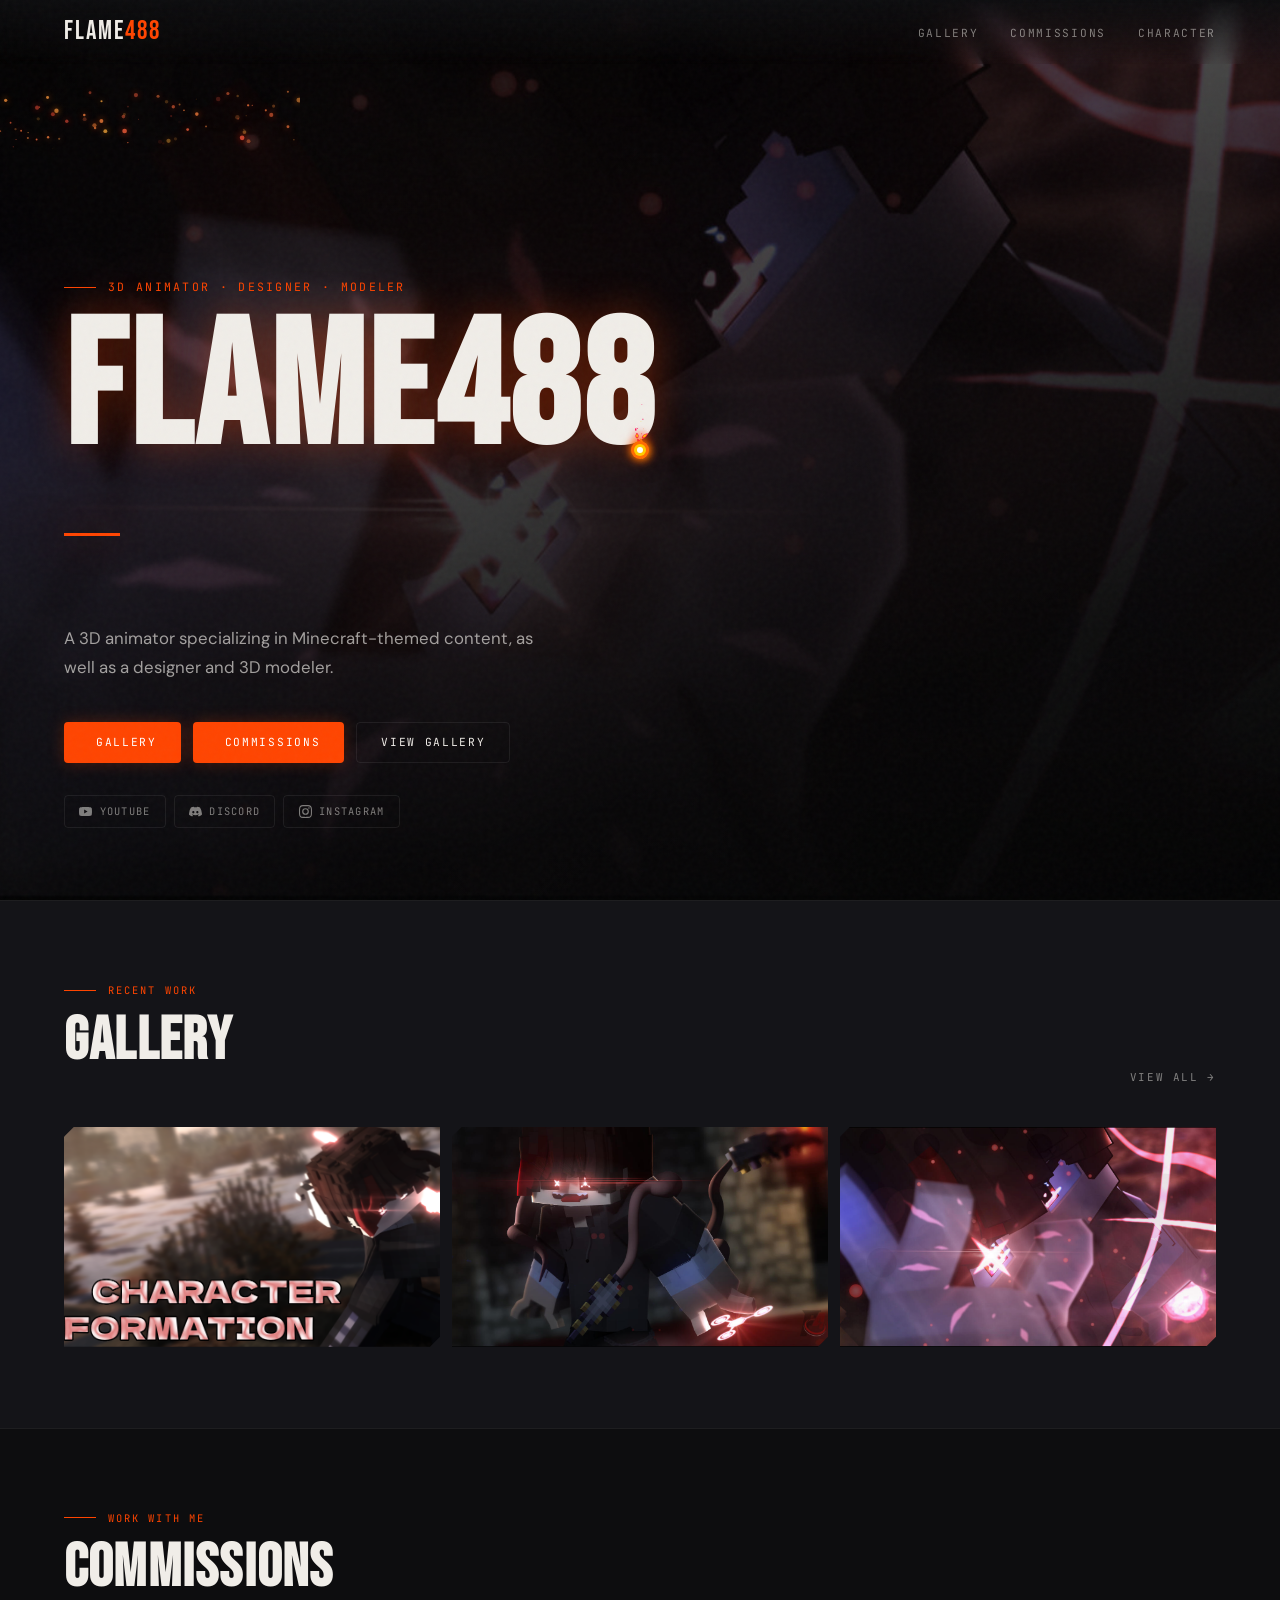
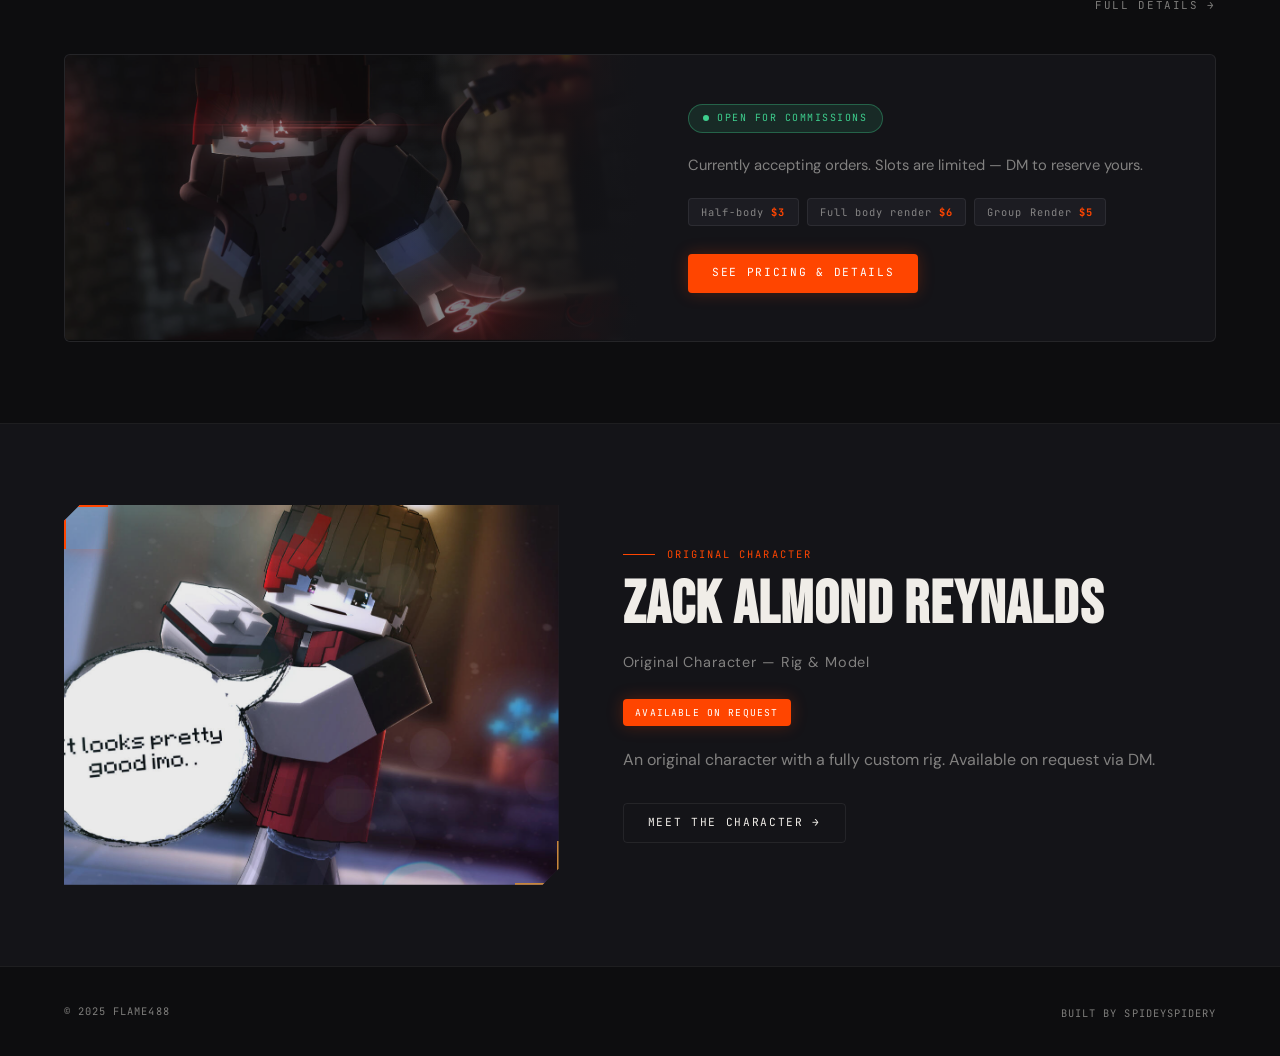
==== commit 310a76e6: "happy bday mate." ====
--- a/index.html
+++ b/index.html
@@ -1,3 +1,906 @@
-<!DOCTYPE HTML><html lang="en">
-<head><title>Flame488's Profile</title><meta charset="utf-8" /><meta name="viewport" content="width=device-width,initial-scale=1" /><meta name="color-scheme" content="light only" /><meta name="description" content="A 3D animator specializing in Minecraft-themed content, as well as a designer and 3D modeler." /><meta property="og:site_name" content="Flame488's Profile" /><meta property="og:title" content="Flame488's Profile" /><meta property="og:type" content="website" /><meta property="og:description" content="A 3D animator specializing in Minecraft-themed content, as well as a designer and 3D modeler." /><meta property="og:image" content="assets/images/card500b.jpg?v=5b756239" /><meta property="og:image:type" content="image/jpeg" /><meta property="og:image:width" content="1280" /><meta property="og:image:height" content="800" /><meta property="og:url" content="index.html" /><meta property="twitter:card" content="summary_large_image" /><link rel="canonical" href="index.html" /><link href="https://fonts.googleapis.com/css2?display=swap&amp;family=Oswald:ital,wght@0,600;0,700;1,600;1,700&amp;family=Grandstander:ital,wght@0,500;0,700;1,500;1,700&amp;family=Inter:ital,wght@0,500;0,700;1,500;1,700" rel="stylesheet" type="text/css" /><style>html,body,div,span,applet,object,iframe,h1,h2,h3,h4,h5,h6,p,blockquote,pre,a,abbr,acronym,address,big,cite,code,del,dfn,em,img,ins,kbd,q,s,samp,small,strike,strong,sub,sup,tt,var,b,u,i,center,dl,dt,dd,ol,ul,li,fieldset,form,label,legend,table,caption,tbody,tfoot,thead,tr,th,td,article,aside,canvas,details,embed,figure,figcaption,footer,header,hgroup,menu,nav,output,ruby,section,summary,time,mark,audio,video{margin:0;padding:0;border:0;font-size:100%;font:inherit;vertical-align:baseline;}article,aside,details,figcaption,figure,footer,header,hgroup,menu,nav,section{display:block;}body{line-height:1;}ol,ul{list-style:none;}blockquote,q{quotes:none;}blockquote:before,blockquote:after,q:before,q:after{content:'';content:none;}table{border-collapse:collapse;border-spacing:0;}body{-webkit-text-size-adjust:none}mark{background-color:transparent;color:inherit}input::-moz-focus-inner{border:0;padding:0}input[type="text"],input[type="email"],select,textarea{-moz-appearance:none;-webkit-appearance:none;-ms-appearance:none;appearance:none}*, *:before, *:after {box-sizing: border-box;}body {line-height: 1.0;min-height: var(--viewport-height);min-width: 320px;overflow-x: hidden;word-wrap: break-word;}body:before {content: '';display: block;background-attachment: scroll;height: var(--background-height);left: 0;pointer-events: none;position: fixed;top: 0;transform: scale(1);width: 100vw;z-index: 0;background-image: url('data:image/svg+xml;charset=utf8,%3Csvg%20width%3D%22640%22%20height%3D%22480%22%20viewBox%3D%220%200%20640%20480%22%20xmlns%3D%22http%3A%2F%2Fwww.w3.org%2F2000%2Fsvg%22%3E%20%3Cstyle%20type%3D%22text%2Fcss%22%3E%20circle%20%7B%20stroke%3A%20none%3B%20fill%3A%20rgba(255,0,0,0.051)%3B%20%7D%20path.l%20%7B%20stroke%3A%20rgba(255,0,0,0.051)%3B%20stroke-width%3A%201.5px%3B%20fill%3A%20none%3B%20vector-effect%3A%20non-scaling-stroke%3B%20%7D%20path.s%20%7B%20stroke%3A%20none%3B%20fill%3A%20rgba(255,0,0,0.051)%3B%20%7D%20g.b%20%7B%20filter%3A%20hue-rotate%28-0deg%29%3B%20%7D%20g.c%20%7B%20filter%3A%20hue-rotate%280deg%29%3B%20%7D%20%3C%2Fstyle%3E%20%3Cdefs%3E%20%3Cpath%20id%3D%22z%22%20class%3D%22s%22%20d%3D%22M%200%2C-3%20L%200.67%2C-0.93%20L%202.85%2C-0.93%20L%201.09%2C0.35%20L%201.76%2C2.43%20L%200%2C1.15%20L%20-1.76%2C2.43%20L%20-1.09%2C0.35%20L%20-2.85%2C-0.93%20L%20-0.67%2C-0.93%20Z%22%3E%3C%2Fpath%3E%20%3C%2Fdefs%3E%20%3Cg%20class%3D%22a%22%20transform%3D%22translate%28240.39%20486.54%29%22%3E%3CanimateTransform%20id%3D%22f0%22%20attributeName%3D%22transform%22%20type%3D%22translate%22%20dur%3D%223000ms%22%20begin%3D%220s%3Bfy.begin%2B600ms%22%20values%3D%22240.39%20486.54%3B240.39%20105.05%3B240.39%20105.05%22%20keyTimes%3D%220%3B0.5%3B1%22%3E%3C%2FanimateTransform%3E%3Cg%20transform%3D%22scale%281.09%29%22%3E%3Ccircle%20cx%3D%220%22%20cy%3D%220%22%20r%3D%223%22%3E%3Canimate%20attributeName%3D%22opacity%22%20dur%3D%223000ms%22%20begin%3D%220s%3Bfy.begin%2B600ms%22%20values%3D%221%3B1%3B0%3B0%22%20keyTimes%3D%220%3B0.5%3B0.55%3B1%22%3E%3C%2Fanimate%3E%3C%2Fcircle%3E%3Cg%20opacity%3D%220%22%3E%3Canimate%20attributeName%3D%22opacity%22%20dur%3D%223000ms%22%20begin%3D%220s%3Bfy.begin%2B600ms%22%20values%3D%220%3B0%3B0.2%3B0%3B0%22%20keyTimes%3D%220%3B0.5%3B0.55%3B0.75%3B1%22%3E%3C%2Fanimate%3E%3Cpath%20class%3D%22l%22%20d%3D%22M%2011.92%2C1.36%20c%208.31%2C0.65%2018.63%2C2.12%2024.73%2C3.7%22%3E%3C%2Fpath%3E%3Cpath%20class%3D%22l%22%20d%3D%22M%207.47%2C9.39%20c%205.41%2C6.34%2011.67%2C14.67%2014.87%2C20.1%22%3E%3C%2Fpath%3E%3Cpath%20class%3D%22l%22%20d%3D%22M%20-1.36%2C11.92%20c%20-1.23%2C8.24%20-2.12%2C18.63%20-1.96%2C24.92%22%3E%3C%2Fpath%3E%3Cpath%20class%3D%22l%22%20d%3D%22M%20-9.39%2C7.47%20c%20-6.7%2C4.96%20-14.67%2C11.67%20-19.01%2C16.24%22%3E%3C%2Fpath%3E%3Cpath%20class%3D%22l%22%20d%3D%22M%20-11.92%2C-1.36%20c%20-8.24%2C-1.23%20-18.63%2C-2.12%20-24.92%2C-1.96%22%3E%3C%2Fpath%3E%3Cpath%20class%3D%22l%22%20d%3D%22M%20-7.47%2C-9.39%20c%20-4.96%2C-6.7%20-11.67%2C-14.67%20-16.24%2C-19.01%22%3E%3C%2Fpath%3E%3Cpath%20class%3D%22l%22%20d%3D%22M%201.36%2C-11.92%20c%200.65%2C-8.31%202.12%2C-18.63%203.7%2C-24.73%22%3E%3C%2Fpath%3E%3Cpath%20class%3D%22l%22%20d%3D%22M%209.39%2C-7.47%20c%206.34%2C-5.41%2014.67%2C-11.67%2020.1%2C-14.87%22%3E%3C%2Fpath%3E%3C%2Fg%3E%3Cg%20opacity%3D%220%22%3E%3Canimate%20attributeName%3D%22opacity%22%20dur%3D%223000ms%22%20begin%3D%220s%3Bfy.begin%2B600ms%22%20values%3D%220%3B0%3B1%3B0%3B0%22%20keyTimes%3D%220%3B0.55%3B0.57%3B1%3B1%22%3E%3C%2Fanimate%3E%3Cuse%20href%3D%22%23z%22%20transform%3D%22translate%2844.51%2C6.65%29%22%3E%3CanimateTransform%20attributeName%3D%22transform%22%20type%3D%22translate%22%20dur%3D%223000ms%22%20begin%3D%220s%3Bfy.begin%2B600ms%22%20values%3D%2244.51%2C6.65%3B44.51%2C6.65%3B54.4%2C8.13%3B54.4%2C8.13%22%20keyTimes%3D%220%3B0.57%3B1%3B1%22%3E%3C%2FanimateTransform%3E%3C%2Fuse%3E%3Cuse%20href%3D%22%23z%22%20transform%3D%22translate%2826.77%2C36.17%29%22%3E%3CanimateTransform%20attributeName%3D%22transform%22%20type%3D%22translate%22%20dur%3D%223000ms%22%20begin%3D%220s%3Bfy.begin%2B600ms%22%20values%3D%2226.77%2C36.17%3B26.77%2C36.17%3B32.72%2C44.21%3B32.72%2C44.21%22%20keyTimes%3D%220%3B0.57%3B1%3B1%22%3E%3C%2FanimateTransform%3E%3C%2Fuse%3E%3Cuse%20href%3D%22%23z%22%20transform%3D%22translate%28-3.53%2C44.86%29%22%3E%3CanimateTransform%20attributeName%3D%22transform%22%20type%3D%22translate%22%20dur%3D%223000ms%22%20begin%3D%220s%3Bfy.begin%2B600ms%22%20values%3D%22-3.53%2C44.86%3B-3.53%2C44.86%3B-4.32%2C54.83%3B-4.32%2C54.83%22%20keyTimes%3D%220%3B0.57%3B1%3B1%22%3E%3C%2FanimateTransform%3E%3C%2Fuse%3E%3Cuse%20href%3D%22%23z%22%20transform%3D%22translate%28-34.22%2C29.23%29%22%3E%3CanimateTransform%20attributeName%3D%22transform%22%20type%3D%22translate%22%20dur%3D%223000ms%22%20begin%3D%220s%3Bfy.begin%2B600ms%22%20values%3D%22-34.22%2C29.23%3B-34.22%2C29.23%3B-41.82%2C35.72%3B-41.82%2C35.72%22%20keyTimes%3D%220%3B0.57%3B1%3B1%22%3E%3C%2FanimateTransform%3E%3C%2Fuse%3E%3Cuse%20href%3D%22%23z%22%20transform%3D%22translate%28-44.86%2C-3.53%29%22%3E%3CanimateTransform%20attributeName%3D%22transform%22%20type%3D%22translate%22%20dur%3D%223000ms%22%20begin%3D%220s%3Bfy.begin%2B600ms%22%20values%3D%22-44.86%2C-3.53%3B-44.86%2C-3.53%3B-54.83%2C-4.32%3B-54.83%2C-4.32%22%20keyTimes%3D%220%3B0.57%3B1%3B1%22%3E%3C%2FanimateTransform%3E%3C%2Fuse%3E%3Cuse%20href%3D%22%23z%22%20transform%3D%22translate%28-29.23%2C-34.22%29%22%3E%3CanimateTransform%20attributeName%3D%22transform%22%20type%3D%22translate%22%20dur%3D%223000ms%22%20begin%3D%220s%3Bfy.begin%2B600ms%22%20values%3D%22-29.23%2C-34.22%3B-29.23%2C-34.22%3B-35.72%2C-41.82%3B-35.72%2C-41.82%22%20keyTimes%3D%220%3B0.57%3B1%3B1%22%3E%3C%2FanimateTransform%3E%3C%2Fuse%3E%3Cuse%20href%3D%22%23z%22%20transform%3D%22translate%286.65%2C-44.51%29%22%3E%3CanimateTransform%20attributeName%3D%22transform%22%20type%3D%22translate%22%20dur%3D%223000ms%22%20begin%3D%220s%3Bfy.begin%2B600ms%22%20values%3D%226.65%2C-44.51%3B6.65%2C-44.51%3B8.13%2C-54.4%3B8.13%2C-54.4%22%20keyTimes%3D%220%3B0.57%3B1%3B1%22%3E%3C%2FanimateTransform%3E%3C%2Fuse%3E%3Cuse%20href%3D%22%23z%22%20transform%3D%22translate%2836.17%2C-26.77%29%22%3E%3CanimateTransform%20attributeName%3D%22transform%22%20type%3D%22translate%22%20dur%3D%223000ms%22%20begin%3D%220s%3Bfy.begin%2B600ms%22%20values%3D%2236.17%2C-26.77%3B36.17%2C-26.77%3B44.21%2C-32.72%3B44.21%2C-32.72%22%20keyTimes%3D%220%3B0.57%3B1%3B1%22%3E%3C%2FanimateTransform%3E%3C%2Fuse%3E%3C%2Fg%3E%3C%2Fg%3E%3C%2Fg%3E%3Cg%20class%3D%22b%22%20transform%3D%22translate%28516.39%20487.56%29%22%3E%3CanimateTransform%20id%3D%22f1%22%20attributeName%3D%22transform%22%20type%3D%22translate%22%20dur%3D%223000ms%22%20begin%3D%22f0.begin%2B600ms%22%20values%3D%22516.39%20487.56%3B516.39%20104.17%3B516.39%20104.17%22%20keyTimes%3D%220%3B0.5%3B1%22%3E%3C%2FanimateTransform%3E%3Cg%20transform%3D%22scale%281.26%29%22%3E%3Ccircle%20cx%3D%220%22%20cy%3D%220%22%20r%3D%223%22%3E%3Canimate%20attributeName%3D%22opacity%22%20dur%3D%223000ms%22%20begin%3D%22f0.begin%2B600ms%22%20values%3D%221%3B1%3B0%3B0%22%20keyTimes%3D%220%3B0.5%3B0.55%3B1%22%3E%3C%2Fanimate%3E%3C%2Fcircle%3E%3Cg%20opacity%3D%220%22%3E%3Canimate%20attributeName%3D%22opacity%22%20dur%3D%223000ms%22%20begin%3D%22f0.begin%2B600ms%22%20values%3D%220%3B0%3B0.2%3B0%3B0%22%20keyTimes%3D%220%3B0.5%3B0.55%3B0.75%3B1%22%3E%3C%2Fanimate%3E%3Cpath%20class%3D%22l%22%20d%3D%22M%2011.92%2C-1.36%20c%208.24%2C-1.23%2018.63%2C-2.12%2024.92%2C-1.96%22%3E%3C%2Fpath%3E%3Cpath%20class%3D%22l%22%20d%3D%22M%209.39%2C7.47%20c%206.7%2C4.96%2014.67%2C11.67%2019.01%2C16.24%22%3E%3C%2Fpath%3E%3Cpath%20class%3D%22l%22%20d%3D%22M%201.36%2C11.92%20c%201.23%2C8.24%202.12%2C18.63%201.96%2C24.92%22%3E%3C%2Fpath%3E%3Cpath%20class%3D%22l%22%20d%3D%22M%20-7.47%2C9.39%20c%20-5.41%2C6.34%20-11.67%2C14.67%20-14.87%2C20.1%22%3E%3C%2Fpath%3E%3Cpath%20class%3D%22l%22%20d%3D%22M%20-11.92%2C1.36%20c%20-8.31%2C0.65%20-18.63%2C2.12%20-24.73%2C3.7%22%3E%3C%2Fpath%3E%3Cpath%20class%3D%22l%22%20d%3D%22M%20-9.39%2C-7.47%20c%20-6.34%2C-5.41%20-14.67%2C-11.67%20-20.1%2C-14.87%22%3E%3C%2Fpath%3E%3Cpath%20class%3D%22l%22%20d%3D%22M%20-1.36%2C-11.92%20c%20-0.65%2C-8.31%20-2.12%2C-18.63%20-3.7%2C-24.73%22%3E%3C%2Fpath%3E%3Cpath%20class%3D%22l%22%20d%3D%22M%207.47%2C-9.39%20c%204.96%2C-6.7%2011.67%2C-14.67%2016.24%2C-19.01%22%3E%3C%2Fpath%3E%3C%2Fg%3E%3Cg%20opacity%3D%220%22%3E%3Canimate%20attributeName%3D%22opacity%22%20dur%3D%223000ms%22%20begin%3D%22f0.begin%2B600ms%22%20values%3D%220%3B0%3B1%3B0%3B0%22%20keyTimes%3D%220%3B0.55%3B0.57%3B1%3B1%22%3E%3C%2Fanimate%3E%3Cuse%20href%3D%22%23z%22%20transform%3D%22translate%2844.86%2C-3.53%29%22%3E%3CanimateTransform%20attributeName%3D%22transform%22%20type%3D%22translate%22%20dur%3D%223000ms%22%20begin%3D%22f0.begin%2B600ms%22%20values%3D%2244.86%2C-3.53%3B44.86%2C-3.53%3B54.83%2C-4.32%3B54.83%2C-4.32%22%20keyTimes%3D%220%3B0.57%3B1%3B1%22%3E%3C%2FanimateTransform%3E%3C%2Fuse%3E%3Cuse%20href%3D%22%23z%22%20transform%3D%22translate%2834.22%2C29.23%29%22%3E%3CanimateTransform%20attributeName%3D%22transform%22%20type%3D%22translate%22%20dur%3D%223000ms%22%20begin%3D%22f0.begin%2B600ms%22%20values%3D%2234.22%2C29.23%3B34.22%2C29.23%3B41.82%2C35.72%3B41.82%2C35.72%22%20keyTimes%3D%220%3B0.57%3B1%3B1%22%3E%3C%2FanimateTransform%3E%3C%2Fuse%3E%3Cuse%20href%3D%22%23z%22%20transform%3D%22translate%283.53%2C44.86%29%22%3E%3CanimateTransform%20attributeName%3D%22transform%22%20type%3D%22translate%22%20dur%3D%223000ms%22%20begin%3D%22f0.begin%2B600ms%22%20values%3D%223.53%2C44.86%3B3.53%2C44.86%3B4.32%2C54.83%3B4.32%2C54.83%22%20keyTimes%3D%220%3B0.57%3B1%3B1%22%3E%3C%2FanimateTransform%3E%3C%2Fuse%3E%3Cuse%20href%3D%22%23z%22%20transform%3D%22translate%28-26.77%2C36.17%29%22%3E%3CanimateTransform%20attributeName%3D%22transform%22%20type%3D%22translate%22%20dur%3D%223000ms%22%20begin%3D%22f0.begin%2B600ms%22%20values%3D%22-26.77%2C36.17%3B-26.77%2C36.17%3B-32.72%2C44.21%3B-32.72%2C44.21%22%20keyTimes%3D%220%3B0.57%3B1%3B1%22%3E%3C%2FanimateTransform%3E%3C%2Fuse%3E%3Cuse%20href%3D%22%23z%22%20transform%3D%22translate%28-44.51%2C6.65%29%22%3E%3CanimateTransform%20attributeName%3D%22transform%22%20type%3D%22translate%22%20dur%3D%223000ms%22%20begin%3D%22f0.begin%2B600ms%22%20values%3D%22-44.51%2C6.65%3B-44.51%2C6.65%3B-54.4%2C8.13%3B-54.4%2C8.13%22%20keyTimes%3D%220%3B0.57%3B1%3B1%22%3E%3C%2FanimateTransform%3E%3C%2Fuse%3E%3Cuse%20href%3D%22%23z%22%20transform%3D%22translate%28-36.17%2C-26.77%29%22%3E%3CanimateTransform%20attributeName%3D%22transform%22%20type%3D%22translate%22%20dur%3D%223000ms%22%20begin%3D%22f0.begin%2B600ms%22%20values%3D%22-36.17%2C-26.77%3B-36.17%2C-26.77%3B-44.21%2C-32.72%3B-44.21%2C-32.72%22%20keyTimes%3D%220%3B0.57%3B1%3B1%22%3E%3C%2FanimateTransform%3E%3C%2Fuse%3E%3Cuse%20href%3D%22%23z%22%20transform%3D%22translate%28-6.65%2C-44.51%29%22%3E%3CanimateTransform%20attributeName%3D%22transform%22%20type%3D%22translate%22%20dur%3D%223000ms%22%20begin%3D%22f0.begin%2B600ms%22%20values%3D%22-6.65%2C-44.51%3B-6.65%2C-44.51%3B-8.13%2C-54.4%3B-8.13%2C-54.4%22%20keyTimes%3D%220%3B0.57%3B1%3B1%22%3E%3C%2FanimateTransform%3E%3C%2Fuse%3E%3Cuse%20href%3D%22%23z%22%20transform%3D%22translate%2829.23%2C-34.22%29%22%3E%3CanimateTransform%20attributeName%3D%22transform%22%20type%3D%22translate%22%20dur%3D%223000ms%22%20begin%3D%22f0.begin%2B600ms%22%20values%3D%2229.23%2C-34.22%3B29.23%2C-34.22%3B35.72%2C-41.82%3B35.72%2C-41.82%22%20keyTimes%3D%220%3B0.57%3B1%3B1%22%3E%3C%2FanimateTransform%3E%3C%2Fuse%3E%3C%2Fg%3E%3C%2Fg%3E%3C%2Fg%3E%3Cg%20class%3D%22c%22%20transform%3D%22translate%2884.56%20488.75%29%22%3E%3CanimateTransform%20id%3D%22f2%22%20attributeName%3D%22transform%22%20type%3D%22translate%22%20dur%3D%223000ms%22%20begin%3D%22f1.begin%2B600ms%22%20values%3D%2284.56%20488.75%3B84.56%20128.69%3B84.56%20128.69%22%20keyTimes%3D%220%3B0.5%3B1%22%3E%3C%2FanimateTransform%3E%3Cg%20transform%3D%22scale%281.46%29%22%3E%3Ccircle%20cx%3D%220%22%20cy%3D%220%22%20r%3D%223%22%3E%3Canimate%20attributeName%3D%22opacity%22%20dur%3D%223000ms%22%20begin%3D%22f1.begin%2B600ms%22%20values%3D%221%3B1%3B0%3B0%22%20keyTimes%3D%220%3B0.5%3B0.55%3B1%22%3E%3C%2Fanimate%3E%3C%2Fcircle%3E%3Cg%20opacity%3D%220%22%3E%3Canimate%20attributeName%3D%22opacity%22%20dur%3D%223000ms%22%20begin%3D%22f1.begin%2B600ms%22%20values%3D%220%3B0%3B0.2%3B0%3B0%22%20keyTimes%3D%220%3B0.5%3B0.55%3B0.75%3B1%22%3E%3C%2Fanimate%3E%3Cpath%20class%3D%22l%22%20d%3D%22M%2011.92%2C-1.36%20c%208.24%2C-1.23%2018.63%2C-2.12%2024.92%2C-1.96%22%3E%3C%2Fpath%3E%3Cpath%20class%3D%22l%22%20d%3D%22M%209.39%2C7.47%20c%206.7%2C4.96%2014.67%2C11.67%2019.01%2C16.24%22%3E%3C%2Fpath%3E%3Cpath%20class%3D%22l%22%20d%3D%22M%201.36%2C11.92%20c%201.23%2C8.24%202.12%2C18.63%201.96%2C24.92%22%3E%3C%2Fpath%3E%3Cpath%20class%3D%22l%22%20d%3D%22M%20-7.47%2C9.39%20c%20-5.41%2C6.34%20-11.67%2C14.67%20-14.87%2C20.1%22%3E%3C%2Fpath%3E%3Cpath%20class%3D%22l%22%20d%3D%22M%20-11.92%2C1.36%20c%20-8.31%2C0.65%20-18.63%2C2.12%20-24.73%2C3.7%22%3E%3C%2Fpath%3E%3Cpath%20class%3D%22l%22%20d%3D%22M%20-9.39%2C-7.47%20c%20-6.34%2C-5.41%20-14.67%2C-11.67%20-20.1%2C-14.87%22%3E%3C%2Fpath%3E%3Cpath%20class%3D%22l%22%20d%3D%22M%20-1.36%2C-11.92%20c%20-0.65%2C-8.31%20-2.12%2C-18.63%20-3.7%2C-24.73%22%3E%3C%2Fpath%3E%3Cpath%20class%3D%22l%22%20d%3D%22M%207.47%2C-9.39%20c%204.96%2C-6.7%2011.67%2C-14.67%2016.24%2C-19.01%22%3E%3C%2Fpath%3E%3C%2Fg%3E%3Cg%20opacity%3D%220%22%3E%3Canimate%20attributeName%3D%22opacity%22%20dur%3D%223000ms%22%20begin%3D%22f1.begin%2B600ms%22%20values%3D%220%3B0%3B1%3B0%3B0%22%20keyTimes%3D%220%3B0.55%3B0.57%3B1%3B1%22%3E%3C%2Fanimate%3E%3Cuse%20href%3D%22%23z%22%20transform%3D%22translate%2844.86%2C-3.53%29%22%3E%3CanimateTransform%20attributeName%3D%22transform%22%20type%3D%22translate%22%20dur%3D%223000ms%22%20begin%3D%22f1.begin%2B600ms%22%20values%3D%2244.86%2C-3.53%3B44.86%2C-3.53%3B54.83%2C-4.32%3B54.83%2C-4.32%22%20keyTimes%3D%220%3B0.57%3B1%3B1%22%3E%3C%2FanimateTransform%3E%3C%2Fuse%3E%3Cuse%20href%3D%22%23z%22%20transform%3D%22translate%2834.22%2C29.23%29%22%3E%3CanimateTransform%20attributeName%3D%22transform%22%20type%3D%22translate%22%20dur%3D%223000ms%22%20begin%3D%22f1.begin%2B600ms%22%20values%3D%2234.22%2C29.23%3B34.22%2C29.23%3B41.82%2C35.72%3B41.82%2C35.72%22%20keyTimes%3D%220%3B0.57%3B1%3B1%22%3E%3C%2FanimateTransform%3E%3C%2Fuse%3E%3Cuse%20href%3D%22%23z%22%20transform%3D%22translate%283.53%2C44.86%29%22%3E%3CanimateTransform%20attributeName%3D%22transform%22%20type%3D%22translate%22%20dur%3D%223000ms%22%20begin%3D%22f1.begin%2B600ms%22%20values%3D%223.53%2C44.86%3B3.53%2C44.86%3B4.32%2C54.83%3B4.32%2C54.83%22%20keyTimes%3D%220%3B0.57%3B1%3B1%22%3E%3C%2FanimateTransform%3E%3C%2Fuse%3E%3Cuse%20href%3D%22%23z%22%20transform%3D%22translate%28-26.77%2C36.17%29%22%3E%3CanimateTransform%20attributeName%3D%22transform%22%20type%3D%22translate%22%20dur%3D%223000ms%22%20begin%3D%22f1.begin%2B600ms%22%20values%3D%22-26.77%2C36.17%3B-26.77%2C36.17%3B-32.72%2C44.21%3B-32.72%2C44.21%22%20keyTimes%3D%220%3B0.57%3B1%3B1%22%3E%3C%2FanimateTransform%3E%3C%2Fuse%3E%3Cuse%20href%3D%22%23z%22%20transform%3D%22translate%28-44.51%2C6.65%29%22%3E%3CanimateTransform%20attributeName%3D%22transform%22%20type%3D%22translate%22%20dur%3D%223000ms%22%20begin%3D%22f1.begin%2B600ms%22%20values%3D%22-44.51%2C6.65%3B-44.51%2C6.65%3B-54.4%2C8.13%3B-54.4%2C8.13%22%20keyTimes%3D%220%3B0.57%3B1%3B1%22%3E%3C%2FanimateTransform%3E%3C%2Fuse%3E%3Cuse%20href%3D%22%23z%22%20transform%3D%22translate%28-36.17%2C-26.77%29%22%3E%3CanimateTransform%20attributeName%3D%22transform%22%20type%3D%22translate%22%20dur%3D%223000ms%22%20begin%3D%22f1.begin%2B600ms%22%20values%3D%22-36.17%2C-26.77%3B-36.17%2C-26.77%3B-44.21%2C-32.72%3B-44.21%2C-32.72%22%20keyTimes%3D%220%3B0.57%3B1%3B1%22%3E%3C%2FanimateTransform%3E%3C%2Fuse%3E%3Cuse%20href%3D%22%23z%22%20transform%3D%22translate%28-6.65%2C-44.51%29%22%3E%3CanimateTransform%20attributeName%3D%22transform%22%20type%3D%22translate%22%20dur%3D%223000ms%22%20begin%3D%22f1.begin%2B600ms%22%20values%3D%22-6.65%2C-44.51%3B-6.65%2C-44.51%3B-8.13%2C-54.4%3B-8.13%2C-54.4%22%20keyTimes%3D%220%3B0.57%3B1%3B1%22%3E%3C%2FanimateTransform%3E%3C%2Fuse%3E%3Cuse%20href%3D%22%23z%22%20transform%3D%22translate%2829.23%2C-34.22%29%22%3E%3CanimateTransform%20attributeName%3D%22transform%22%20type%3D%22translate%22%20dur%3D%223000ms%22%20begin%3D%22f1.begin%2B600ms%22%20values%3D%2229.23%2C-34.22%3B29.23%2C-34.22%3B35.72%2C-41.82%3B35.72%2C-41.82%22%20keyTimes%3D%220%3B0.57%3B1%3B1%22%3E%3C%2FanimateTransform%3E%3C%2Fuse%3E%3C%2Fg%3E%3C%2Fg%3E%3C%2Fg%3E%3Cg%20class%3D%22a%22%20transform%3D%22translate%28571.02%20487.14%29%22%3E%3CanimateTransform%20id%3D%22f3%22%20attributeName%3D%22transform%22%20type%3D%22translate%22%20dur%3D%223000ms%22%20begin%3D%22f2.begin%2B600ms%22%20values%3D%22571.02%20487.14%3B571.02%2082.44%3B571.02%2082.44%22%20keyTimes%3D%220%3B0.5%3B1%22%3E%3C%2FanimateTransform%3E%3Cg%20transform%3D%22scale%281.19%29%22%3E%3Ccircle%20cx%3D%220%22%20cy%3D%220%22%20r%3D%223%22%3E%3Canimate%20attributeName%3D%22opacity%22%20dur%3D%223000ms%22%20begin%3D%22f2.begin%2B600ms%22%20values%3D%221%3B1%3B0%3B0%22%20keyTimes%3D%220%3B0.5%3B0.55%3B1%22%3E%3C%2Fanimate%3E%3C%2Fcircle%3E%3Cg%20opacity%3D%220%22%3E%3Canimate%20attributeName%3D%22opacity%22%20dur%3D%223000ms%22%20begin%3D%22f2.begin%2B600ms%22%20values%3D%220%3B0%3B0.2%3B0%3B0%22%20keyTimes%3D%220%3B0.5%3B0.55%3B0.75%3B1%22%3E%3C%2Fanimate%3E%3Cpath%20class%3D%22l%22%20d%3D%22M%2011.92%2C-1.36%20c%208.24%2C-1.23%2018.63%2C-2.12%2024.92%2C-1.96%22%3E%3C%2Fpath%3E%3Cpath%20class%3D%22l%22%20d%3D%22M%209.39%2C7.47%20c%206.7%2C4.96%2014.67%2C11.67%2019.01%2C16.24%22%3E%3C%2Fpath%3E%3Cpath%20class%3D%22l%22%20d%3D%22M%201.36%2C11.92%20c%201.23%2C8.24%202.12%2C18.63%201.96%2C24.92%22%3E%3C%2Fpath%3E%3Cpath%20class%3D%22l%22%20d%3D%22M%20-7.47%2C9.39%20c%20-5.41%2C6.34%20-11.67%2C14.67%20-14.87%2C20.1%22%3E%3C%2Fpath%3E%3Cpath%20class%3D%22l%22%20d%3D%22M%20-11.92%2C1.36%20c%20-8.31%2C0.65%20-18.63%2C2.12%20-24.73%2C3.7%22%3E%3C%2Fpath%3E%3Cpath%20class%3D%22l%22%20d%3D%22M%20-9.39%2C-7.47%20c%20-6.34%2C-5.41%20-14.67%2C-11.67%20-20.1%2C-14.87%22%3E%3C%2Fpath%3E%3Cpath%20class%3D%22l%22%20d%3D%22M%20-1.36%2C-11.92%20c%20-0.65%2C-8.31%20-2.12%2C-18.63%20-3.7%2C-24.73%22%3E%3C%2Fpath%3E%3Cpath%20class%3D%22l%22%20d%3D%22M%207.47%2C-9.39%20c%204.96%2C-6.7%2011.67%2C-14.67%2016.24%2C-19.01%22%3E%3C%2Fpath%3E%3C%2Fg%3E%3Cg%20opacity%3D%220%22%3E%3Canimate%20attributeName%3D%22opacity%22%20dur%3D%223000ms%22%20begin%3D%22f2.begin%2B600ms%22%20values%3D%220%3B0%3B1%3B0%3B0%22%20keyTimes%3D%220%3B0.55%3B0.57%3B1%3B1%22%3E%3C%2Fanimate%3E%3Cuse%20href%3D%22%23z%22%20transform%3D%22translate%2844.86%2C-3.53%29%22%3E%3CanimateTransform%20attributeName%3D%22transform%22%20type%3D%22translate%22%20dur%3D%223000ms%22%20begin%3D%22f2.begin%2B600ms%22%20values%3D%2244.86%2C-3.53%3B44.86%2C-3.53%3B54.83%2C-4.32%3B54.83%2C-4.32%22%20keyTimes%3D%220%3B0.57%3B1%3B1%22%3E%3C%2FanimateTransform%3E%3C%2Fuse%3E%3Cuse%20href%3D%22%23z%22%20transform%3D%22translate%2834.22%2C29.23%29%22%3E%3CanimateTransform%20attributeName%3D%22transform%22%20type%3D%22translate%22%20dur%3D%223000ms%22%20begin%3D%22f2.begin%2B600ms%22%20values%3D%2234.22%2C29.23%3B34.22%2C29.23%3B41.82%2C35.72%3B41.82%2C35.72%22%20keyTimes%3D%220%3B0.57%3B1%3B1%22%3E%3C%2FanimateTransform%3E%3C%2Fuse%3E%3Cuse%20href%3D%22%23z%22%20transform%3D%22translate%283.53%2C44.86%29%22%3E%3CanimateTransform%20attributeName%3D%22transform%22%20type%3D%22translate%22%20dur%3D%223000ms%22%20begin%3D%22f2.begin%2B600ms%22%20values%3D%223.53%2C44.86%3B3.53%2C44.86%3B4.32%2C54.83%3B4.32%2C54.83%22%20keyTimes%3D%220%3B0.57%3B1%3B1%22%3E%3C%2FanimateTransform%3E%3C%2Fuse%3E%3Cuse%20href%3D%22%23z%22%20transform%3D%22translate%28-26.77%2C36.17%29%22%3E%3CanimateTransform%20attributeName%3D%22transform%22%20type%3D%22translate%22%20dur%3D%223000ms%22%20begin%3D%22f2.begin%2B600ms%22%20values%3D%22-26.77%2C36.17%3B-26.77%2C36.17%3B-32.72%2C44.21%3B-32.72%2C44.21%22%20keyTimes%3D%220%3B0.57%3B1%3B1%22%3E%3C%2FanimateTransform%3E%3C%2Fuse%3E%3Cuse%20href%3D%22%23z%22%20transform%3D%22translate%28-44.51%2C6.65%29%22%3E%3CanimateTransform%20attributeName%3D%22transform%22%20type%3D%22translate%22%20dur%3D%223000ms%22%20begin%3D%22f2.begin%2B600ms%22%20values%3D%22-44.51%2C6.65%3B-44.51%2C6.65%3B-54.4%2C8.13%3B-54.4%2C8.13%22%20keyTimes%3D%220%3B0.57%3B1%3B1%22%3E%3C%2FanimateTransform%3E%3C%2Fuse%3E%3Cuse%20href%3D%22%23z%22%20transform%3D%22translate%28-36.17%2C-26.77%29%22%3E%3CanimateTransform%20attributeName%3D%22transform%22%20type%3D%22translate%22%20dur%3D%223000ms%22%20begin%3D%22f2.begin%2B600ms%22%20values%3D%22-36.17%2C-26.77%3B-36.17%2C-26.77%3B-44.21%2C-32.72%3B-44.21%2C-32.72%22%20keyTimes%3D%220%3B0.57%3B1%3B1%22%3E%3C%2FanimateTransform%3E%3C%2Fuse%3E%3Cuse%20href%3D%22%23z%22%20transform%3D%22translate%28-6.65%2C-44.51%29%22%3E%3CanimateTransform%20attributeName%3D%22transform%22%20type%3D%22translate%22%20dur%3D%223000ms%22%20begin%3D%22f2.begin%2B600ms%22%20values%3D%22-6.65%2C-44.51%3B-6.65%2C-44.51%3B-8.13%2C-54.4%3B-8.13%2C-54.4%22%20keyTimes%3D%220%3B0.57%3B1%3B1%22%3E%3C%2FanimateTransform%3E%3C%2Fuse%3E%3Cuse%20href%3D%22%23z%22%20transform%3D%22translate%2829.23%2C-34.22%29%22%3E%3CanimateTransform%20attributeName%3D%22transform%22%20type%3D%22translate%22%20dur%3D%223000ms%22%20begin%3D%22f2.begin%2B600ms%22%20values%3D%2229.23%2C-34.22%3B29.23%2C-34.22%3B35.72%2C-41.82%3B35.72%2C-41.82%22%20keyTimes%3D%220%3B0.57%3B1%3B1%22%3E%3C%2FanimateTransform%3E%3C%2Fuse%3E%3C%2Fg%3E%3C%2Fg%3E%3C%2Fg%3E%3Cg%20class%3D%22b%22%20transform%3D%22translate%28471.95%20484.55%29%22%3E%3CanimateTransform%20id%3D%22f4%22%20attributeName%3D%22transform%22%20type%3D%22translate%22%20dur%3D%223000ms%22%20begin%3D%22f3.begin%2B600ms%22%20values%3D%22471.95%20484.55%3B471.95%20311.97%3B471.95%20311.97%22%20keyTimes%3D%220%3B0.5%3B1%22%3E%3C%2FanimateTransform%3E%3Cg%20transform%3D%22scale%280.76%29%22%3E%3Ccircle%20cx%3D%220%22%20cy%3D%220%22%20r%3D%223%22%3E%3Canimate%20attributeName%3D%22opacity%22%20dur%3D%223000ms%22%20begin%3D%22f3.begin%2B600ms%22%20values%3D%221%3B1%3B0%3B0%22%20keyTimes%3D%220%3B0.5%3B0.55%3B1%22%3E%3C%2Fanimate%3E%3C%2Fcircle%3E%3Cg%20opacity%3D%220%22%3E%3Canimate%20attributeName%3D%22opacity%22%20dur%3D%223000ms%22%20begin%3D%22f3.begin%2B600ms%22%20values%3D%220%3B0%3B0.2%3B0%3B0%22%20keyTimes%3D%220%3B0.5%3B0.55%3B0.75%3B1%22%3E%3C%2Fanimate%3E%3Cpath%20class%3D%22l%22%20d%3D%22M%2011.92%2C1.36%20c%208.31%2C0.65%2018.63%2C2.12%2024.73%2C3.7%22%3E%3C%2Fpath%3E%3Cpath%20class%3D%22l%22%20d%3D%22M%207.47%2C9.39%20c%205.41%2C6.34%2011.67%2C14.67%2014.87%2C20.1%22%3E%3C%2Fpath%3E%3Cpath%20class%3D%22l%22%20d%3D%22M%20-1.36%2C11.92%20c%20-1.23%2C8.24%20-2.12%2C18.63%20-1.96%2C24.92%22%3E%3C%2Fpath%3E%3Cpath%20class%3D%22l%22%20d%3D%22M%20-9.39%2C7.47%20c%20-6.7%2C4.96%20-14.67%2C11.67%20-19.01%2C16.24%22%3E%3C%2Fpath%3E%3Cpath%20class%3D%22l%22%20d%3D%22M%20-11.92%2C-1.36%20c%20-8.24%2C-1.23%20-18.63%2C-2.12%20-24.92%2C-1.96%22%3E%3C%2Fpath%3E%3Cpath%20class%3D%22l%22%20d%3D%22M%20-7.47%2C-9.39%20c%20-4.96%2C-6.7%20-11.67%2C-14.67%20-16.24%2C-19.01%22%3E%3C%2Fpath%3E%3Cpath%20class%3D%22l%22%20d%3D%22M%201.36%2C-11.92%20c%200.65%2C-8.31%202.12%2C-18.63%203.7%2C-24.73%22%3E%3C%2Fpath%3E%3Cpath%20class%3D%22l%22%20d%3D%22M%209.39%2C-7.47%20c%206.34%2C-5.41%2014.67%2C-11.67%2020.1%2C-14.87%22%3E%3C%2Fpath%3E%3C%2Fg%3E%3Cg%20opacity%3D%220%22%3E%3Canimate%20attributeName%3D%22opacity%22%20dur%3D%223000ms%22%20begin%3D%22f3.begin%2B600ms%22%20values%3D%220%3B0%3B1%3B0%3B0%22%20keyTimes%3D%220%3B0.55%3B0.57%3B1%3B1%22%3E%3C%2Fanimate%3E%3Cuse%20href%3D%22%23z%22%20transform%3D%22translate%2844.51%2C6.65%29%22%3E%3CanimateTransform%20attributeName%3D%22transform%22%20type%3D%22translate%22%20dur%3D%223000ms%22%20begin%3D%22f3.begin%2B600ms%22%20values%3D%2244.51%2C6.65%3B44.51%2C6.65%3B54.4%2C8.13%3B54.4%2C8.13%22%20keyTimes%3D%220%3B0.57%3B1%3B1%22%3E%3C%2FanimateTransform%3E%3C%2Fuse%3E%3Cuse%20href%3D%22%23z%22%20transform%3D%22translate%2826.77%2C36.17%29%22%3E%3CanimateTransform%20attributeName%3D%22transform%22%20type%3D%22translate%22%20dur%3D%223000ms%22%20begin%3D%22f3.begin%2B600ms%22%20values%3D%2226.77%2C36.17%3B26.77%2C36.17%3B32.72%2C44.21%3B32.72%2C44.21%22%20keyTimes%3D%220%3B0.57%3B1%3B1%22%3E%3C%2FanimateTransform%3E%3C%2Fuse%3E%3Cuse%20href%3D%22%23z%22%20transform%3D%22translate%28-3.53%2C44.86%29%22%3E%3CanimateTransform%20attributeName%3D%22transform%22%20type%3D%22translate%22%20dur%3D%223000ms%22%20begin%3D%22f3.begin%2B600ms%22%20values%3D%22-3.53%2C44.86%3B-3.53%2C44.86%3B-4.32%2C54.83%3B-4.32%2C54.83%22%20keyTimes%3D%220%3B0.57%3B1%3B1%22%3E%3C%2FanimateTransform%3E%3C%2Fuse%3E%3Cuse%20href%3D%22%23z%22%20transform%3D%22translate%28-34.22%2C29.23%29%22%3E%3CanimateTransform%20attributeName%3D%22transform%22%20type%3D%22translate%22%20dur%3D%223000ms%22%20begin%3D%22f3.begin%2B600ms%22%20values%3D%22-34.22%2C29.23%3B-34.22%2C29.23%3B-41.82%2C35.72%3B-41.82%2C35.72%22%20keyTimes%3D%220%3B0.57%3B1%3B1%22%3E%3C%2FanimateTransform%3E%3C%2Fuse%3E%3Cuse%20href%3D%22%23z%22%20transform%3D%22translate%28-44.86%2C-3.53%29%22%3E%3CanimateTransform%20attributeName%3D%22transform%22%20type%3D%22translate%22%20dur%3D%223000ms%22%20begin%3D%22f3.begin%2B600ms%22%20values%3D%22-44.86%2C-3.53%3B-44.86%2C-3.53%3B-54.83%2C-4.32%3B-54.83%2C-4.32%22%20keyTimes%3D%220%3B0.57%3B1%3B1%22%3E%3C%2FanimateTransform%3E%3C%2Fuse%3E%3Cuse%20href%3D%22%23z%22%20transform%3D%22translate%28-29.23%2C-34.22%29%22%3E%3CanimateTransform%20attributeName%3D%22transform%22%20type%3D%22translate%22%20dur%3D%223000ms%22%20begin%3D%22f3.begin%2B600ms%22%20values%3D%22-29.23%2C-34.22%3B-29.23%2C-34.22%3B-35.72%2C-41.82%3B-35.72%2C-41.82%22%20keyTimes%3D%220%3B0.57%3B1%3B1%22%3E%3C%2FanimateTransform%3E%3C%2Fuse%3E%3Cuse%20href%3D%22%23z%22%20transform%3D%22translate%286.65%2C-44.51%29%22%3E%3CanimateTransform%20attributeName%3D%22transform%22%20type%3D%22translate%22%20dur%3D%223000ms%22%20begin%3D%22f3.begin%2B600ms%22%20values%3D%226.65%2C-44.51%3B6.65%2C-44.51%3B8.13%2C-54.4%3B8.13%2C-54.4%22%20keyTimes%3D%220%3B0.57%3B1%3B1%22%3E%3C%2FanimateTransform%3E%3C%2Fuse%3E%3Cuse%20href%3D%22%23z%22%20transform%3D%22translate%2836.17%2C-26.77%29%22%3E%3CanimateTransform%20attributeName%3D%22transform%22%20type%3D%22translate%22%20dur%3D%223000ms%22%20begin%3D%22f3.begin%2B600ms%22%20values%3D%2236.17%2C-26.77%3B36.17%2C-26.77%3B44.21%2C-32.72%3B44.21%2C-32.72%22%20keyTimes%3D%220%3B0.57%3B1%3B1%22%3E%3C%2FanimateTransform%3E%3C%2Fuse%3E%3C%2Fg%3E%3C%2Fg%3E%3C%2Fg%3E%3Cg%20class%3D%22c%22%20transform%3D%22translate%28362.88%20487.08%29%22%3E%3CanimateTransform%20id%3D%22f5%22%20attributeName%3D%22transform%22%20type%3D%22translate%22%20dur%3D%223000ms%22%20begin%3D%22f4.begin%2B600ms%22%20values%3D%22362.88%20487.08%3B362.88%20258.61%3B362.88%20258.61%22%20keyTimes%3D%220%3B0.5%3B1%22%3E%3C%2FanimateTransform%3E%3Cg%20transform%3D%22scale%281.18%29%22%3E%3Ccircle%20cx%3D%220%22%20cy%3D%220%22%20r%3D%223%22%3E%3Canimate%20attributeName%3D%22opacity%22%20dur%3D%223000ms%22%20begin%3D%22f4.begin%2B600ms%22%20values%3D%221%3B1%3B0%3B0%22%20keyTimes%3D%220%3B0.5%3B0.55%3B1%22%3E%3C%2Fanimate%3E%3C%2Fcircle%3E%3Cg%20opacity%3D%220%22%3E%3Canimate%20attributeName%3D%22opacity%22%20dur%3D%223000ms%22%20begin%3D%22f4.begin%2B600ms%22%20values%3D%220%3B0%3B0.2%3B0%3B0%22%20keyTimes%3D%220%3B0.5%3B0.55%3B0.75%3B1%22%3E%3C%2Fanimate%3E%3Cpath%20class%3D%22l%22%20d%3D%22M%2011.92%2C-1.36%20c%208.24%2C-1.23%2018.63%2C-2.12%2024.92%2C-1.96%22%3E%3C%2Fpath%3E%3Cpath%20class%3D%22l%22%20d%3D%22M%209.39%2C7.47%20c%206.7%2C4.96%2014.67%2C11.67%2019.01%2C16.24%22%3E%3C%2Fpath%3E%3Cpath%20class%3D%22l%22%20d%3D%22M%201.36%2C11.92%20c%201.23%2C8.24%202.12%2C18.63%201.96%2C24.92%22%3E%3C%2Fpath%3E%3Cpath%20class%3D%22l%22%20d%3D%22M%20-7.47%2C9.39%20c%20-5.41%2C6.34%20-11.67%2C14.67%20-14.87%2C20.1%22%3E%3C%2Fpath%3E%3Cpath%20class%3D%22l%22%20d%3D%22M%20-11.92%2C1.36%20c%20-8.31%2C0.65%20-18.63%2C2.12%20-24.73%2C3.7%22%3E%3C%2Fpath%3E%3Cpath%20class%3D%22l%22%20d%3D%22M%20-9.39%2C-7.47%20c%20-6.34%2C-5.41%20-14.67%2C-11.67%20-20.1%2C-14.87%22%3E%3C%2Fpath%3E%3Cpath%20class%3D%22l%22%20d%3D%22M%20-1.36%2C-11.92%20c%20-0.65%2C-8.31%20-2.12%2C-18.63%20-3.7%2C-24.73%22%3E%3C%2Fpath%3E%3Cpath%20class%3D%22l%22%20d%3D%22M%207.47%2C-9.39%20c%204.96%2C-6.7%2011.67%2C-14.67%2016.24%2C-19.01%22%3E%3C%2Fpath%3E%3C%2Fg%3E%3Cg%20opacity%3D%220%22%3E%3Canimate%20attributeName%3D%22opacity%22%20dur%3D%223000ms%22%20begin%3D%22f4.begin%2B600ms%22%20values%3D%220%3B0%3B1%3B0%3B0%22%20keyTimes%3D%220%3B0.55%3B0.57%3B1%3B1%22%3E%3C%2Fanimate%3E%3Cuse%20href%3D%22%23z%22%20transform%3D%22translate%2844.86%2C-3.53%29%22%3E%3CanimateTransform%20attributeName%3D%22transform%22%20type%3D%22translate%22%20dur%3D%223000ms%22%20begin%3D%22f4.begin%2B600ms%22%20values%3D%2244.86%2C-3.53%3B44.86%2C-3.53%3B54.83%2C-4.32%3B54.83%2C-4.32%22%20keyTimes%3D%220%3B0.57%3B1%3B1%22%3E%3C%2FanimateTransform%3E%3C%2Fuse%3E%3Cuse%20href%3D%22%23z%22%20transform%3D%22translate%2834.22%2C29.23%29%22%3E%3CanimateTransform%20attributeName%3D%22transform%22%20type%3D%22translate%22%20dur%3D%223000ms%22%20begin%3D%22f4.begin%2B600ms%22%20values%3D%2234.22%2C29.23%3B34.22%2C29.23%3B41.82%2C35.72%3B41.82%2C35.72%22%20keyTimes%3D%220%3B0.57%3B1%3B1%22%3E%3C%2FanimateTransform%3E%3C%2Fuse%3E%3Cuse%20href%3D%22%23z%22%20transform%3D%22translate%283.53%2C44.86%29%22%3E%3CanimateTransform%20attributeName%3D%22transform%22%20type%3D%22translate%22%20dur%3D%223000ms%22%20begin%3D%22f4.begin%2B600ms%22%20values%3D%223.53%2C44.86%3B3.53%2C44.86%3B4.32%2C54.83%3B4.32%2C54.83%22%20keyTimes%3D%220%3B0.57%3B1%3B1%22%3E%3C%2FanimateTransform%3E%3C%2Fuse%3E%3Cuse%20href%3D%22%23z%22%20transform%3D%22translate%28-26.77%2C36.17%29%22%3E%3CanimateTransform%20attributeName%3D%22transform%22%20type%3D%22translate%22%20dur%3D%223000ms%22%20begin%3D%22f4.begin%2B600ms%22%20values%3D%22-26.77%2C36.17%3B-26.77%2C36.17%3B-32.72%2C44.21%3B-32.72%2C44.21%22%20keyTimes%3D%220%3B0.57%3B1%3B1%22%3E%3C%2FanimateTransform%3E%3C%2Fuse%3E%3Cuse%20href%3D%22%23z%22%20transform%3D%22translate%28-44.51%2C6.65%29%22%3E%3CanimateTransform%20attributeName%3D%22transform%22%20type%3D%22translate%22%20dur%3D%223000ms%22%20begin%3D%22f4.begin%2B600ms%22%20values%3D%22-44.51%2C6.65%3B-44.51%2C6.65%3B-54.4%2C8.13%3B-54.4%2C8.13%22%20keyTimes%3D%220%3B0.57%3B1%3B1%22%3E%3C%2FanimateTransform%3E%3C%2Fuse%3E%3Cuse%20href%3D%22%23z%22%20transform%3D%22translate%28-36.17%2C-26.77%29%22%3E%3CanimateTransform%20attributeName%3D%22transform%22%20type%3D%22translate%22%20dur%3D%223000ms%22%20begin%3D%22f4.begin%2B600ms%22%20values%3D%22-36.17%2C-26.77%3B-36.17%2C-26.77%3B-44.21%2C-32.72%3B-44.21%2C-32.72%22%20keyTimes%3D%220%3B0.57%3B1%3B1%22%3E%3C%2FanimateTransform%3E%3C%2Fuse%3E%3Cuse%20href%3D%22%23z%22%20transform%3D%22translate%28-6.65%2C-44.51%29%22%3E%3CanimateTransform%20attributeName%3D%22transform%22%20type%3D%22translate%22%20dur%3D%223000ms%22%20begin%3D%22f4.begin%2B600ms%22%20values%3D%22-6.65%2C-44.51%3B-6.65%2C-44.51%3B-8.13%2C-54.4%3B-8.13%2C-54.4%22%20keyTimes%3D%220%3B0.57%3B1%3B1%22%3E%3C%2FanimateTransform%3E%3C%2Fuse%3E%3Cuse%20href%3D%22%23z%22%20transform%3D%22translate%2829.23%2C-34.22%29%22%3E%3CanimateTransform%20attributeName%3D%22transform%22%20type%3D%22translate%22%20dur%3D%223000ms%22%20begin%3D%22f4.begin%2B600ms%22%20values%3D%2229.23%2C-34.22%3B29.23%2C-34.22%3B35.72%2C-41.82%3B35.72%2C-41.82%22%20keyTimes%3D%220%3B0.57%3B1%3B1%22%3E%3C%2FanimateTransform%3E%3C%2Fuse%3E%3C%2Fg%3E%3C%2Fg%3E%3C%2Fg%3E%3Cg%20class%3D%22a%22%20transform%3D%22translate%2875.97%20486.25%29%22%3E%3CanimateTransform%20id%3D%22f6%22%20attributeName%3D%22transform%22%20type%3D%22translate%22%20dur%3D%223000ms%22%20begin%3D%22f5.begin%2B600ms%22%20values%3D%2275.97%20486.25%3B75.97%20322.01%3B75.97%20322.01%22%20keyTimes%3D%220%3B0.5%3B1%22%3E%3C%2FanimateTransform%3E%3Cg%20transform%3D%22scale%281.04%29%22%3E%3Ccircle%20cx%3D%220%22%20cy%3D%220%22%20r%3D%223%22%3E%3Canimate%20attributeName%3D%22opacity%22%20dur%3D%223000ms%22%20begin%3D%22f5.begin%2B600ms%22%20values%3D%221%3B1%3B0%3B0%22%20keyTimes%3D%220%3B0.5%3B0.55%3B1%22%3E%3C%2Fanimate%3E%3C%2Fcircle%3E%3Cg%20opacity%3D%220%22%3E%3Canimate%20attributeName%3D%22opacity%22%20dur%3D%223000ms%22%20begin%3D%22f5.begin%2B600ms%22%20values%3D%220%3B0%3B0.2%3B0%3B0%22%20keyTimes%3D%220%3B0.5%3B0.55%3B0.75%3B1%22%3E%3C%2Fanimate%3E%3Cpath%20class%3D%22l%22%20d%3D%22M%2011.92%2C1.36%20c%208.31%2C0.65%2018.63%2C2.12%2024.73%2C3.7%22%3E%3C%2Fpath%3E%3Cpath%20class%3D%22l%22%20d%3D%22M%207.47%2C9.39%20c%205.41%2C6.34%2011.67%2C14.67%2014.87%2C20.1%22%3E%3C%2Fpath%3E%3Cpath%20class%3D%22l%22%20d%3D%22M%20-1.36%2C11.92%20c%20-1.23%2C8.24%20-2.12%2C18.63%20-1.96%2C24.92%22%3E%3C%2Fpath%3E%3Cpath%20class%3D%22l%22%20d%3D%22M%20-9.39%2C7.47%20c%20-6.7%2C4.96%20-14.67%2C11.67%20-19.01%2C16.24%22%3E%3C%2Fpath%3E%3Cpath%20class%3D%22l%22%20d%3D%22M%20-11.92%2C-1.36%20c%20-8.24%2C-1.23%20-18.63%2C-2.12%20-24.92%2C-1.96%22%3E%3C%2Fpath%3E%3Cpath%20class%3D%22l%22%20d%3D%22M%20-7.47%2C-9.39%20c%20-4.96%2C-6.7%20-11.67%2C-14.67%20-16.24%2C-19.01%22%3E%3C%2Fpath%3E%3Cpath%20class%3D%22l%22%20d%3D%22M%201.36%2C-11.92%20c%200.65%2C-8.31%202.12%2C-18.63%203.7%2C-24.73%22%3E%3C%2Fpath%3E%3Cpath%20class%3D%22l%22%20d%3D%22M%209.39%2C-7.47%20c%206.34%2C-5.41%2014.67%2C-11.67%2020.1%2C-14.87%22%3E%3C%2Fpath%3E%3C%2Fg%3E%3Cg%20opacity%3D%220%22%3E%3Canimate%20attributeName%3D%22opacity%22%20dur%3D%223000ms%22%20begin%3D%22f5.begin%2B600ms%22%20values%3D%220%3B0%3B1%3B0%3B0%22%20keyTimes%3D%220%3B0.55%3B0.57%3B1%3B1%22%3E%3C%2Fanimate%3E%3Cuse%20href%3D%22%23z%22%20transform%3D%22translate%2844.51%2C6.65%29%22%3E%3CanimateTransform%20attributeName%3D%22transform%22%20type%3D%22translate%22%20dur%3D%223000ms%22%20begin%3D%22f5.begin%2B600ms%22%20values%3D%2244.51%2C6.65%3B44.51%2C6.65%3B54.4%2C8.13%3B54.4%2C8.13%22%20keyTimes%3D%220%3B0.57%3B1%3B1%22%3E%3C%2FanimateTransform%3E%3C%2Fuse%3E%3Cuse%20href%3D%22%23z%22%20transform%3D%22translate%2826.77%2C36.17%29%22%3E%3CanimateTransform%20attributeName%3D%22transform%22%20type%3D%22translate%22%20dur%3D%223000ms%22%20begin%3D%22f5.begin%2B600ms%22%20values%3D%2226.77%2C36.17%3B26.77%2C36.17%3B32.72%2C44.21%3B32.72%2C44.21%22%20keyTimes%3D%220%3B0.57%3B1%3B1%22%3E%3C%2FanimateTransform%3E%3C%2Fuse%3E%3Cuse%20href%3D%22%23z%22%20transform%3D%22translate%28-3.53%2C44.86%29%22%3E%3CanimateTransform%20attributeName%3D%22transform%22%20type%3D%22translate%22%20dur%3D%223000ms%22%20begin%3D%22f5.begin%2B600ms%22%20values%3D%22-3.53%2C44.86%3B-3.53%2C44.86%3B-4.32%2C54.83%3B-4.32%2C54.83%22%20keyTimes%3D%220%3B0.57%3B1%3B1%22%3E%3C%2FanimateTransform%3E%3C%2Fuse%3E%3Cuse%20href%3D%22%23z%22%20transform%3D%22translate%28-34.22%2C29.23%29%22%3E%3CanimateTransform%20attributeName%3D%22transform%22%20type%3D%22translate%22%20dur%3D%223000ms%22%20begin%3D%22f5.begin%2B600ms%22%20values%3D%22-34.22%2C29.23%3B-34.22%2C29.23%3B-41.82%2C35.72%3B-41.82%2C35.72%22%20keyTimes%3D%220%3B0.57%3B1%3B1%22%3E%3C%2FanimateTransform%3E%3C%2Fuse%3E%3Cuse%20href%3D%22%23z%22%20transform%3D%22translate%28-44.86%2C-3.53%29%22%3E%3CanimateTransform%20attributeName%3D%22transform%22%20type%3D%22translate%22%20dur%3D%223000ms%22%20begin%3D%22f5.begin%2B600ms%22%20values%3D%22-44.86%2C-3.53%3B-44.86%2C-3.53%3B-54.83%2C-4.32%3B-54.83%2C-4.32%22%20keyTimes%3D%220%3B0.57%3B1%3B1%22%3E%3C%2FanimateTransform%3E%3C%2Fuse%3E%3Cuse%20href%3D%22%23z%22%20transform%3D%22translate%28-29.23%2C-34.22%29%22%3E%3CanimateTransform%20attributeName%3D%22transform%22%20type%3D%22translate%22%20dur%3D%223000ms%22%20begin%3D%22f5.begin%2B600ms%22%20values%3D%22-29.23%2C-34.22%3B-29.23%2C-34.22%3B-35.72%2C-41.82%3B-35.72%2C-41.82%22%20keyTimes%3D%220%3B0.57%3B1%3B1%22%3E%3C%2FanimateTransform%3E%3C%2Fuse%3E%3Cuse%20href%3D%22%23z%22%20transform%3D%22translate%286.65%2C-44.51%29%22%3E%3CanimateTransform%20attributeName%3D%22transform%22%20type%3D%22translate%22%20dur%3D%223000ms%22%20begin%3D%22f5.begin%2B600ms%22%20values%3D%226.65%2C-44.51%3B6.65%2C-44.51%3B8.13%2C-54.4%3B8.13%2C-54.4%22%20keyTimes%3D%220%3B0.57%3B1%3B1%22%3E%3C%2FanimateTransform%3E%3C%2Fuse%3E%3Cuse%20href%3D%22%23z%22%20transform%3D%22translate%2836.17%2C-26.77%29%22%3E%3CanimateTransform%20attributeName%3D%22transform%22%20type%3D%22translate%22%20dur%3D%223000ms%22%20begin%3D%22f5.begin%2B600ms%22%20values%3D%2236.17%2C-26.77%3B36.17%2C-26.77%3B44.21%2C-32.72%3B44.21%2C-32.72%22%20keyTimes%3D%220%3B0.57%3B1%3B1%22%3E%3C%2FanimateTransform%3E%3C%2Fuse%3E%3C%2Fg%3E%3C%2Fg%3E%3C%2Fg%3E%3Cg%20class%3D%22b%22%20transform%3D%22translate%28293.79%20483.51%29%22%3E%3CanimateTransform%20id%3D%22f7%22%20attributeName%3D%22transform%22%20type%3D%22translate%22%20dur%3D%223000ms%22%20begin%3D%22f6.begin%2B600ms%22%20values%3D%22293.79%20483.51%3B293.79%2055.75%3B293.79%2055.75%22%20keyTimes%3D%220%3B0.5%3B1%22%3E%3C%2FanimateTransform%3E%3Cg%20transform%3D%22scale%280.59%29%22%3E%3Ccircle%20cx%3D%220%22%20cy%3D%220%22%20r%3D%223%22%3E%3Canimate%20attributeName%3D%22opacity%22%20dur%3D%223000ms%22%20begin%3D%22f6.begin%2B600ms%22%20values%3D%221%3B1%3B0%3B0%22%20keyTimes%3D%220%3B0.5%3B0.55%3B1%22%3E%3C%2Fanimate%3E%3C%2Fcircle%3E%3Cg%20opacity%3D%220%22%3E%3Canimate%20attributeName%3D%22opacity%22%20dur%3D%223000ms%22%20begin%3D%22f6.begin%2B600ms%22%20values%3D%220%3B0%3B0.2%3B0%3B0%22%20keyTimes%3D%220%3B0.5%3B0.55%3B0.75%3B1%22%3E%3C%2Fanimate%3E%3Cpath%20class%3D%22l%22%20d%3D%22M%2011.92%2C1.36%20c%208.31%2C0.65%2018.63%2C2.12%2024.73%2C3.7%22%3E%3C%2Fpath%3E%3Cpath%20class%3D%22l%22%20d%3D%22M%207.47%2C9.39%20c%205.41%2C6.34%2011.67%2C14.67%2014.87%2C20.1%22%3E%3C%2Fpath%3E%3Cpath%20class%3D%22l%22%20d%3D%22M%20-1.36%2C11.92%20c%20-1.23%2C8.24%20-2.12%2C18.63%20-1.96%2C24.92%22%3E%3C%2Fpath%3E%3Cpath%20class%3D%22l%22%20d%3D%22M%20-9.39%2C7.47%20c%20-6.7%2C4.96%20-14.67%2C11.67%20-19.01%2C16.24%22%3E%3C%2Fpath%3E%3Cpath%20class%3D%22l%22%20d%3D%22M%20-11.92%2C-1.36%20c%20-8.24%2C-1.23%20-18.63%2C-2.12%20-24.92%2C-1.96%22%3E%3C%2Fpath%3E%3Cpath%20class%3D%22l%22%20d%3D%22M%20-7.47%2C-9.39%20c%20-4.96%2C-6.7%20-11.67%2C-14.67%20-16.24%2C-19.01%22%3E%3C%2Fpath%3E%3Cpath%20class%3D%22l%22%20d%3D%22M%201.36%2C-11.92%20c%200.65%2C-8.31%202.12%2C-18.63%203.7%2C-24.73%22%3E%3C%2Fpath%3E%3Cpath%20class%3D%22l%22%20d%3D%22M%209.39%2C-7.47%20c%206.34%2C-5.41%2014.67%2C-11.67%2020.1%2C-14.87%22%3E%3C%2Fpath%3E%3C%2Fg%3E%3Cg%20opacity%3D%220%22%3E%3Canimate%20attributeName%3D%22opacity%22%20dur%3D%223000ms%22%20begin%3D%22f6.begin%2B600ms%22%20values%3D%220%3B0%3B1%3B0%3B0%22%20keyTimes%3D%220%3B0.55%3B0.57%3B1%3B1%22%3E%3C%2Fanimate%3E%3Cuse%20href%3D%22%23z%22%20transform%3D%22translate%2844.51%2C6.65%29%22%3E%3CanimateTransform%20attributeName%3D%22transform%22%20type%3D%22translate%22%20dur%3D%223000ms%22%20begin%3D%22f6.begin%2B600ms%22%20values%3D%2244.51%2C6.65%3B44.51%2C6.65%3B54.4%2C8.13%3B54.4%2C8.13%22%20keyTimes%3D%220%3B0.57%3B1%3B1%22%3E%3C%2FanimateTransform%3E%3C%2Fuse%3E%3Cuse%20href%3D%22%23z%22%20transform%3D%22translate%2826.77%2C36.17%29%22%3E%3CanimateTransform%20attributeName%3D%22transform%22%20type%3D%22translate%22%20dur%3D%223000ms%22%20begin%3D%22f6.begin%2B600ms%22%20values%3D%2226.77%2C36.17%3B26.77%2C36.17%3B32.72%2C44.21%3B32.72%2C44.21%22%20keyTimes%3D%220%3B0.57%3B1%3B1%22%3E%3C%2FanimateTransform%3E%3C%2Fuse%3E%3Cuse%20href%3D%22%23z%22%20transform%3D%22translate%28-3.53%2C44.86%29%22%3E%3CanimateTransform%20attributeName%3D%22transform%22%20type%3D%22translate%22%20dur%3D%223000ms%22%20begin%3D%22f6.begin%2B600ms%22%20values%3D%22-3.53%2C44.86%3B-3.53%2C44.86%3B-4.32%2C54.83%3B-4.32%2C54.83%22%20keyTimes%3D%220%3B0.57%3B1%3B1%22%3E%3C%2FanimateTransform%3E%3C%2Fuse%3E%3Cuse%20href%3D%22%23z%22%20transform%3D%22translate%28-34.22%2C29.23%29%22%3E%3CanimateTransform%20attributeName%3D%22transform%22%20type%3D%22translate%22%20dur%3D%223000ms%22%20begin%3D%22f6.begin%2B600ms%22%20values%3D%22-34.22%2C29.23%3B-34.22%2C29.23%3B-41.82%2C35.72%3B-41.82%2C35.72%22%20keyTimes%3D%220%3B0.57%3B1%3B1%22%3E%3C%2FanimateTransform%3E%3C%2Fuse%3E%3Cuse%20href%3D%22%23z%22%20transform%3D%22translate%28-44.86%2C-3.53%29%22%3E%3CanimateTransform%20attributeName%3D%22transform%22%20type%3D%22translate%22%20dur%3D%223000ms%22%20begin%3D%22f6.begin%2B600ms%22%20values%3D%22-44.86%2C-3.53%3B-44.86%2C-3.53%3B-54.83%2C-4.32%3B-54.83%2C-4.32%22%20keyTimes%3D%220%3B0.57%3B1%3B1%22%3E%3C%2FanimateTransform%3E%3C%2Fuse%3E%3Cuse%20href%3D%22%23z%22%20transform%3D%22translate%28-29.23%2C-34.22%29%22%3E%3CanimateTransform%20attributeName%3D%22transform%22%20type%3D%22translate%22%20dur%3D%223000ms%22%20begin%3D%22f6.begin%2B600ms%22%20values%3D%22-29.23%2C-34.22%3B-29.23%2C-34.22%3B-35.72%2C-41.82%3B-35.72%2C-41.82%22%20keyTimes%3D%220%3B0.57%3B1%3B1%22%3E%3C%2FanimateTransform%3E%3C%2Fuse%3E%3Cuse%20href%3D%22%23z%22%20transform%3D%22translate%286.65%2C-44.51%29%22%3E%3CanimateTransform%20attributeName%3D%22transform%22%20type%3D%22translate%22%20dur%3D%223000ms%22%20begin%3D%22f6.begin%2B600ms%22%20values%3D%226.65%2C-44.51%3B6.65%2C-44.51%3B8.13%2C-54.4%3B8.13%2C-54.4%22%20keyTimes%3D%220%3B0.57%3B1%3B1%22%3E%3C%2FanimateTransform%3E%3C%2Fuse%3E%3Cuse%20href%3D%22%23z%22%20transform%3D%22translate%2836.17%2C-26.77%29%22%3E%3CanimateTransform%20attributeName%3D%22transform%22%20type%3D%22translate%22%20dur%3D%223000ms%22%20begin%3D%22f6.begin%2B600ms%22%20values%3D%2236.17%2C-26.77%3B36.17%2C-26.77%3B44.21%2C-32.72%3B44.21%2C-32.72%22%20keyTimes%3D%220%3B0.57%3B1%3B1%22%3E%3C%2FanimateTransform%3E%3C%2Fuse%3E%3C%2Fg%3E%3C%2Fg%3E%3C%2Fg%3E%3Cg%20class%3D%22c%22%20transform%3D%22translate%28531.15%20484.58%29%22%3E%3CanimateTransform%20id%3D%22f8%22%20attributeName%3D%22transform%22%20type%3D%22translate%22%20dur%3D%223000ms%22%20begin%3D%22f7.begin%2B600ms%22%20values%3D%22531.15%20484.58%3B531.15%20324.99%3B531.15%20324.99%22%20keyTimes%3D%220%3B0.5%3B1%22%3E%3C%2FanimateTransform%3E%3Cg%20transform%3D%22scale%280.76%29%22%3E%3Ccircle%20cx%3D%220%22%20cy%3D%220%22%20r%3D%223%22%3E%3Canimate%20attributeName%3D%22opacity%22%20dur%3D%223000ms%22%20begin%3D%22f7.begin%2B600ms%22%20values%3D%221%3B1%3B0%3B0%22%20keyTimes%3D%220%3B0.5%3B0.55%3B1%22%3E%3C%2Fanimate%3E%3C%2Fcircle%3E%3Cg%20opacity%3D%220%22%3E%3Canimate%20attributeName%3D%22opacity%22%20dur%3D%223000ms%22%20begin%3D%22f7.begin%2B600ms%22%20values%3D%220%3B0%3B0.2%3B0%3B0%22%20keyTimes%3D%220%3B0.5%3B0.55%3B0.75%3B1%22%3E%3C%2Fanimate%3E%3Cpath%20class%3D%22l%22%20d%3D%22M%2011.92%2C-1.36%20c%208.24%2C-1.23%2018.63%2C-2.12%2024.92%2C-1.96%22%3E%3C%2Fpath%3E%3Cpath%20class%3D%22l%22%20d%3D%22M%209.39%2C7.47%20c%206.7%2C4.96%2014.67%2C11.67%2019.01%2C16.24%22%3E%3C%2Fpath%3E%3Cpath%20class%3D%22l%22%20d%3D%22M%201.36%2C11.92%20c%201.23%2C8.24%202.12%2C18.63%201.96%2C24.92%22%3E%3C%2Fpath%3E%3Cpath%20class%3D%22l%22%20d%3D%22M%20-7.47%2C9.39%20c%20-5.41%2C6.34%20-11.67%2C14.67%20-14.87%2C20.1%22%3E%3C%2Fpath%3E%3Cpath%20class%3D%22l%22%20d%3D%22M%20-11.92%2C1.36%20c%20-8.31%2C0.65%20-18.63%2C2.12%20-24.73%2C3.7%22%3E%3C%2Fpath%3E%3Cpath%20class%3D%22l%22%20d%3D%22M%20-9.39%2C-7.47%20c%20-6.34%2C-5.41%20-14.67%2C-11.67%20-20.1%2C-14.87%22%3E%3C%2Fpath%3E%3Cpath%20class%3D%22l%22%20d%3D%22M%20-1.36%2C-11.92%20c%20-0.65%2C-8.31%20-2.12%2C-18.63%20-3.7%2C-24.73%22%3E%3C%2Fpath%3E%3Cpath%20class%3D%22l%22%20d%3D%22M%207.47%2C-9.39%20c%204.96%2C-6.7%2011.67%2C-14.67%2016.24%2C-19.01%22%3E%3C%2Fpath%3E%3C%2Fg%3E%3Cg%20opacity%3D%220%22%3E%3Canimate%20attributeName%3D%22opacity%22%20dur%3D%223000ms%22%20begin%3D%22f7.begin%2B600ms%22%20values%3D%220%3B0%3B1%3B0%3B0%22%20keyTimes%3D%220%3B0.55%3B0.57%3B1%3B1%22%3E%3C%2Fanimate%3E%3Cuse%20href%3D%22%23z%22%20transform%3D%22translate%2844.86%2C-3.53%29%22%3E%3CanimateTransform%20attributeName%3D%22transform%22%20type%3D%22translate%22%20dur%3D%223000ms%22%20begin%3D%22f7.begin%2B600ms%22%20values%3D%2244.86%2C-3.53%3B44.86%2C-3.53%3B54.83%2C-4.32%3B54.83%2C-4.32%22%20keyTimes%3D%220%3B0.57%3B1%3B1%22%3E%3C%2FanimateTransform%3E%3C%2Fuse%3E%3Cuse%20href%3D%22%23z%22%20transform%3D%22translate%2834.22%2C29.23%29%22%3E%3CanimateTransform%20attributeName%3D%22transform%22%20type%3D%22translate%22%20dur%3D%223000ms%22%20begin%3D%22f7.begin%2B600ms%22%20values%3D%2234.22%2C29.23%3B34.22%2C29.23%3B41.82%2C35.72%3B41.82%2C35.72%22%20keyTimes%3D%220%3B0.57%3B1%3B1%22%3E%3C%2FanimateTransform%3E%3C%2Fuse%3E%3Cuse%20href%3D%22%23z%22%20transform%3D%22translate%283.53%2C44.86%29%22%3E%3CanimateTransform%20attributeName%3D%22transform%22%20type%3D%22translate%22%20dur%3D%223000ms%22%20begin%3D%22f7.begin%2B600ms%22%20values%3D%223.53%2C44.86%3B3.53%2C44.86%3B4.32%2C54.83%3B4.32%2C54.83%22%20keyTimes%3D%220%3B0.57%3B1%3B1%22%3E%3C%2FanimateTransform%3E%3C%2Fuse%3E%3Cuse%20href%3D%22%23z%22%20transform%3D%22translate%28-26.77%2C36.17%29%22%3E%3CanimateTransform%20attributeName%3D%22transform%22%20type%3D%22translate%22%20dur%3D%223000ms%22%20begin%3D%22f7.begin%2B600ms%22%20values%3D%22-26.77%2C36.17%3B-26.77%2C36.17%3B-32.72%2C44.21%3B-32.72%2C44.21%22%20keyTimes%3D%220%3B0.57%3B1%3B1%22%3E%3C%2FanimateTransform%3E%3C%2Fuse%3E%3Cuse%20href%3D%22%23z%22%20transform%3D%22translate%28-44.51%2C6.65%29%22%3E%3CanimateTransform%20attributeName%3D%22transform%22%20type%3D%22translate%22%20dur%3D%223000ms%22%20begin%3D%22f7.begin%2B600ms%22%20values%3D%22-44.51%2C6.65%3B-44.51%2C6.65%3B-54.4%2C8.13%3B-54.4%2C8.13%22%20keyTimes%3D%220%3B0.57%3B1%3B1%22%3E%3C%2FanimateTransform%3E%3C%2Fuse%3E%3Cuse%20href%3D%22%23z%22%20transform%3D%22translate%28-36.17%2C-26.77%29%22%3E%3CanimateTransform%20attributeName%3D%22transform%22%20type%3D%22translate%22%20dur%3D%223000ms%22%20begin%3D%22f7.begin%2B600ms%22%20values%3D%22-36.17%2C-26.77%3B-36.17%2C-26.77%3B-44.21%2C-32.72%3B-44.21%2C-32.72%22%20keyTimes%3D%220%3B0.57%3B1%3B1%22%3E%3C%2FanimateTransform%3E%3C%2Fuse%3E%3Cuse%20href%3D%22%23z%22%20transform%3D%22translate%28-6.65%2C-44.51%29%22%3E%3CanimateTransform%20attributeName%3D%22transform%22%20type%3D%22translate%22%20dur%3D%223000ms%22%20begin%3D%22f7.begin%2B600ms%22%20values%3D%22-6.65%2C-44.51%3B-6.65%2C-44.51%3B-8.13%2C-54.4%3B-8.13%2C-54.4%22%20keyTimes%3D%220%3B0.57%3B1%3B1%22%3E%3C%2FanimateTransform%3E%3C%2Fuse%3E%3Cuse%20href%3D%22%23z%22%20transform%3D%22translate%2829.23%2C-34.22%29%22%3E%3CanimateTransform%20attributeName%3D%22transform%22%20type%3D%22translate%22%20dur%3D%223000ms%22%20begin%3D%22f7.begin%2B600ms%22%20values%3D%2229.23%2C-34.22%3B29.23%2C-34.22%3B35.72%2C-41.82%3B35.72%2C-41.82%22%20keyTimes%3D%220%3B0.57%3B1%3B1%22%3E%3C%2FanimateTransform%3E%3C%2Fuse%3E%3C%2Fg%3E%3C%2Fg%3E%3C%2Fg%3E%3Cg%20class%3D%22a%22%20transform%3D%22translate%28238.05%20483.48%29%22%3E%3CanimateTransform%20id%3D%22f9%22%20attributeName%3D%22transform%22%20type%3D%22translate%22%20dur%3D%223000ms%22%20begin%3D%22f8.begin%2B600ms%22%20values%3D%22238.05%20483.48%3B238.05%20446.38%3B238.05%20446.38%22%20keyTimes%3D%220%3B0.5%3B1%22%3E%3C%2FanimateTransform%3E%3Cg%20transform%3D%22scale%280.58%29%22%3E%3Ccircle%20cx%3D%220%22%20cy%3D%220%22%20r%3D%223%22%3E%3Canimate%20attributeName%3D%22opacity%22%20dur%3D%223000ms%22%20begin%3D%22f8.begin%2B600ms%22%20values%3D%221%3B1%3B0%3B0%22%20keyTimes%3D%220%3B0.5%3B0.55%3B1%22%3E%3C%2Fanimate%3E%3C%2Fcircle%3E%3Cg%20opacity%3D%220%22%3E%3Canimate%20attributeName%3D%22opacity%22%20dur%3D%223000ms%22%20begin%3D%22f8.begin%2B600ms%22%20values%3D%220%3B0%3B0.2%3B0%3B0%22%20keyTimes%3D%220%3B0.5%3B0.55%3B0.75%3B1%22%3E%3C%2Fanimate%3E%3Cpath%20class%3D%22l%22%20d%3D%22M%2011.92%2C-1.36%20c%208.24%2C-1.23%2018.63%2C-2.12%2024.92%2C-1.96%22%3E%3C%2Fpath%3E%3Cpath%20class%3D%22l%22%20d%3D%22M%209.39%2C7.47%20c%206.7%2C4.96%2014.67%2C11.67%2019.01%2C16.24%22%3E%3C%2Fpath%3E%3Cpath%20class%3D%22l%22%20d%3D%22M%201.36%2C11.92%20c%201.23%2C8.24%202.12%2C18.63%201.96%2C24.92%22%3E%3C%2Fpath%3E%3Cpath%20class%3D%22l%22%20d%3D%22M%20-7.47%2C9.39%20c%20-5.41%2C6.34%20-11.67%2C14.67%20-14.87%2C20.1%22%3E%3C%2Fpath%3E%3Cpath%20class%3D%22l%22%20d%3D%22M%20-11.92%2C1.36%20c%20-8.31%2C0.65%20-18.63%2C2.12%20-24.73%2C3.7%22%3E%3C%2Fpath%3E%3Cpath%20class%3D%22l%22%20d%3D%22M%20-9.39%2C-7.47%20c%20-6.34%2C-5.41%20-14.67%2C-11.67%20-20.1%2C-14.87%22%3E%3C%2Fpath%3E%3Cpath%20class%3D%22l%22%20d%3D%22M%20-1.36%2C-11.92%20c%20-0.65%2C-8.31%20-2.12%2C-18.63%20-3.7%2C-24.73%22%3E%3C%2Fpath%3E%3Cpath%20class%3D%22l%22%20d%3D%22M%207.47%2C-9.39%20c%204.96%2C-6.7%2011.67%2C-14.67%2016.24%2C-19.01%22%3E%3C%2Fpath%3E%3C%2Fg%3E%3Cg%20opacity%3D%220%22%3E%3Canimate%20attributeName%3D%22opacity%22%20dur%3D%223000ms%22%20begin%3D%22f8.begin%2B600ms%22%20values%3D%220%3B0%3B1%3B0%3B0%22%20keyTimes%3D%220%3B0.55%3B0.57%3B1%3B1%22%3E%3C%2Fanimate%3E%3Cuse%20href%3D%22%23z%22%20transform%3D%22translate%2844.86%2C-3.53%29%22%3E%3CanimateTransform%20attributeName%3D%22transform%22%20type%3D%22translate%22%20dur%3D%223000ms%22%20begin%3D%22f8.begin%2B600ms%22%20values%3D%2244.86%2C-3.53%3B44.86%2C-3.53%3B54.83%2C-4.32%3B54.83%2C-4.32%22%20keyTimes%3D%220%3B0.57%3B1%3B1%22%3E%3C%2FanimateTransform%3E%3C%2Fuse%3E%3Cuse%20href%3D%22%23z%22%20transform%3D%22translate%2834.22%2C29.23%29%22%3E%3CanimateTransform%20attributeName%3D%22transform%22%20type%3D%22translate%22%20dur%3D%223000ms%22%20begin%3D%22f8.begin%2B600ms%22%20values%3D%2234.22%2C29.23%3B34.22%2C29.23%3B41.82%2C35.72%3B41.82%2C35.72%22%20keyTimes%3D%220%3B0.57%3B1%3B1%22%3E%3C%2FanimateTransform%3E%3C%2Fuse%3E%3Cuse%20href%3D%22%23z%22%20transform%3D%22translate%283.53%2C44.86%29%22%3E%3CanimateTransform%20attributeName%3D%22transform%22%20type%3D%22translate%22%20dur%3D%223000ms%22%20begin%3D%22f8.begin%2B600ms%22%20values%3D%223.53%2C44.86%3B3.53%2C44.86%3B4.32%2C54.83%3B4.32%2C54.83%22%20keyTimes%3D%220%3B0.57%3B1%3B1%22%3E%3C%2FanimateTransform%3E%3C%2Fuse%3E%3Cuse%20href%3D%22%23z%22%20transform%3D%22translate%28-26.77%2C36.17%29%22%3E%3CanimateTransform%20attributeName%3D%22transform%22%20type%3D%22translate%22%20dur%3D%223000ms%22%20begin%3D%22f8.begin%2B600ms%22%20values%3D%22-26.77%2C36.17%3B-26.77%2C36.17%3B-32.72%2C44.21%3B-32.72%2C44.21%22%20keyTimes%3D%220%3B0.57%3B1%3B1%22%3E%3C%2FanimateTransform%3E%3C%2Fuse%3E%3Cuse%20href%3D%22%23z%22%20transform%3D%22translate%28-44.51%2C6.65%29%22%3E%3CanimateTransform%20attributeName%3D%22transform%22%20type%3D%22translate%22%20dur%3D%223000ms%22%20begin%3D%22f8.begin%2B600ms%22%20values%3D%22-44.51%2C6.65%3B-44.51%2C6.65%3B-54.4%2C8.13%3B-54.4%2C8.13%22%20keyTimes%3D%220%3B0.57%3B1%3B1%22%3E%3C%2FanimateTransform%3E%3C%2Fuse%3E%3Cuse%20href%3D%22%23z%22%20transform%3D%22translate%28-36.17%2C-26.77%29%22%3E%3CanimateTransform%20attributeName%3D%22transform%22%20type%3D%22translate%22%20dur%3D%223000ms%22%20begin%3D%22f8.begin%2B600ms%22%20values%3D%22-36.17%2C-26.77%3B-36.17%2C-26.77%3B-44.21%2C-32.72%3B-44.21%2C-32.72%22%20keyTimes%3D%220%3B0.57%3B1%3B1%22%3E%3C%2FanimateTransform%3E%3C%2Fuse%3E%3Cuse%20href%3D%22%23z%22%20transform%3D%22translate%28-6.65%2C-44.51%29%22%3E%3CanimateTransform%20attributeName%3D%22transform%22%20type%3D%22translate%22%20dur%3D%223000ms%22%20begin%3D%22f8.begin%2B600ms%22%20values%3D%22-6.65%2C-44.51%3B-6.65%2C-44.51%3B-8.13%2C-54.4%3B-8.13%2C-54.4%22%20keyTimes%3D%220%3B0.57%3B1%3B1%22%3E%3C%2FanimateTransform%3E%3C%2Fuse%3E%3Cuse%20href%3D%22%23z%22%20transform%3D%22translate%2829.23%2C-34.22%29%22%3E%3CanimateTransform%20attributeName%3D%22transform%22%20type%3D%22translate%22%20dur%3D%223000ms%22%20begin%3D%22f8.begin%2B600ms%22%20values%3D%2229.23%2C-34.22%3B29.23%2C-34.22%3B35.72%2C-41.82%3B35.72%2C-41.82%22%20keyTimes%3D%220%3B0.57%3B1%3B1%22%3E%3C%2FanimateTransform%3E%3C%2Fuse%3E%3C%2Fg%3E%3C%2Fg%3E%3C%2Fg%3E%3Cg%20class%3D%22b%22%20transform%3D%22translate%28324.34%20486.34%29%22%3E%3CanimateTransform%20id%3D%22fa%22%20attributeName%3D%22transform%22%20type%3D%22translate%22%20dur%3D%223000ms%22%20begin%3D%22f9.begin%2B600ms%22%20values%3D%22324.34%20486.34%3B324.34%20236.11%3B324.34%20236.11%22%20keyTimes%3D%220%3B0.5%3B1%22%3E%3C%2FanimateTransform%3E%3Cg%20transform%3D%22scale%281.06%29%22%3E%3Ccircle%20cx%3D%220%22%20cy%3D%220%22%20r%3D%223%22%3E%3Canimate%20attributeName%3D%22opacity%22%20dur%3D%223000ms%22%20begin%3D%22f9.begin%2B600ms%22%20values%3D%221%3B1%3B0%3B0%22%20keyTimes%3D%220%3B0.5%3B0.55%3B1%22%3E%3C%2Fanimate%3E%3C%2Fcircle%3E%3Cg%20opacity%3D%220%22%3E%3Canimate%20attributeName%3D%22opacity%22%20dur%3D%223000ms%22%20begin%3D%22f9.begin%2B600ms%22%20values%3D%220%3B0%3B0.2%3B0%3B0%22%20keyTimes%3D%220%3B0.5%3B0.55%3B0.75%3B1%22%3E%3C%2Fanimate%3E%3Cpath%20class%3D%22l%22%20d%3D%22M%2011.92%2C-1.36%20c%208.24%2C-1.23%2018.63%2C-2.12%2024.92%2C-1.96%22%3E%3C%2Fpath%3E%3Cpath%20class%3D%22l%22%20d%3D%22M%209.39%2C7.47%20c%206.7%2C4.96%2014.67%2C11.67%2019.01%2C16.24%22%3E%3C%2Fpath%3E%3Cpath%20class%3D%22l%22%20d%3D%22M%201.36%2C11.92%20c%201.23%2C8.24%202.12%2C18.63%201.96%2C24.92%22%3E%3C%2Fpath%3E%3Cpath%20class%3D%22l%22%20d%3D%22M%20-7.47%2C9.39%20c%20-5.41%2C6.34%20-11.67%2C14.67%20-14.87%2C20.1%22%3E%3C%2Fpath%3E%3Cpath%20class%3D%22l%22%20d%3D%22M%20-11.92%2C1.36%20c%20-8.31%2C0.65%20-18.63%2C2.12%20-24.73%2C3.7%22%3E%3C%2Fpath%3E%3Cpath%20class%3D%22l%22%20d%3D%22M%20-9.39%2C-7.47%20c%20-6.34%2C-5.41%20-14.67%2C-11.67%20-20.1%2C-14.87%22%3E%3C%2Fpath%3E%3Cpath%20class%3D%22l%22%20d%3D%22M%20-1.36%2C-11.92%20c%20-0.65%2C-8.31%20-2.12%2C-18.63%20-3.7%2C-24.73%22%3E%3C%2Fpath%3E%3Cpath%20class%3D%22l%22%20d%3D%22M%207.47%2C-9.39%20c%204.96%2C-6.7%2011.67%2C-14.67%2016.24%2C-19.01%22%3E%3C%2Fpath%3E%3C%2Fg%3E%3Cg%20opacity%3D%220%22%3E%3Canimate%20attributeName%3D%22opacity%22%20dur%3D%223000ms%22%20begin%3D%22f9.begin%2B600ms%22%20values%3D%220%3B0%3B1%3B0%3B0%22%20keyTimes%3D%220%3B0.55%3B0.57%3B1%3B1%22%3E%3C%2Fanimate%3E%3Cuse%20href%3D%22%23z%22%20transform%3D%22translate%2844.86%2C-3.53%29%22%3E%3CanimateTransform%20attributeName%3D%22transform%22%20type%3D%22translate%22%20dur%3D%223000ms%22%20begin%3D%22f9.begin%2B600ms%22%20values%3D%2244.86%2C-3.53%3B44.86%2C-3.53%3B54.83%2C-4.32%3B54.83%2C-4.32%22%20keyTimes%3D%220%3B0.57%3B1%3B1%22%3E%3C%2FanimateTransform%3E%3C%2Fuse%3E%3Cuse%20href%3D%22%23z%22%20transform%3D%22translate%2834.22%2C29.23%29%22%3E%3CanimateTransform%20attributeName%3D%22transform%22%20type%3D%22translate%22%20dur%3D%223000ms%22%20begin%3D%22f9.begin%2B600ms%22%20values%3D%2234.22%2C29.23%3B34.22%2C29.23%3B41.82%2C35.72%3B41.82%2C35.72%22%20keyTimes%3D%220%3B0.57%3B1%3B1%22%3E%3C%2FanimateTransform%3E%3C%2Fuse%3E%3Cuse%20href%3D%22%23z%22%20transform%3D%22translate%283.53%2C44.86%29%22%3E%3CanimateTransform%20attributeName%3D%22transform%22%20type%3D%22translate%22%20dur%3D%223000ms%22%20begin%3D%22f9.begin%2B600ms%22%20values%3D%223.53%2C44.86%3B3.53%2C44.86%3B4.32%2C54.83%3B4.32%2C54.83%22%20keyTimes%3D%220%3B0.57%3B1%3B1%22%3E%3C%2FanimateTransform%3E%3C%2Fuse%3E%3Cuse%20href%3D%22%23z%22%20transform%3D%22translate%28-26.77%2C36.17%29%22%3E%3CanimateTransform%20attributeName%3D%22transform%22%20type%3D%22translate%22%20dur%3D%223000ms%22%20begin%3D%22f9.begin%2B600ms%22%20values%3D%22-26.77%2C36.17%3B-26.77%2C36.17%3B-32.72%2C44.21%3B-32.72%2C44.21%22%20keyTimes%3D%220%3B0.57%3B1%3B1%22%3E%3C%2FanimateTransform%3E%3C%2Fuse%3E%3Cuse%20href%3D%22%23z%22%20transform%3D%22translate%28-44.51%2C6.65%29%22%3E%3CanimateTransform%20attributeName%3D%22transform%22%20type%3D%22translate%22%20dur%3D%223000ms%22%20begin%3D%22f9.begin%2B600ms%22%20values%3D%22-44.51%2C6.65%3B-44.51%2C6.65%3B-54.4%2C8.13%3B-54.4%2C8.13%22%20keyTimes%3D%220%3B0.57%3B1%3B1%22%3E%3C%2FanimateTransform%3E%3C%2Fuse%3E%3Cuse%20href%3D%22%23z%22%20transform%3D%22translate%28-36.17%2C-26.77%29%22%3E%3CanimateTransform%20attributeName%3D%22transform%22%20type%3D%22translate%22%20dur%3D%223000ms%22%20begin%3D%22f9.begin%2B600ms%22%20values%3D%22-36.17%2C-26.77%3B-36.17%2C-26.77%3B-44.21%2C-32.72%3B-44.21%2C-32.72%22%20keyTimes%3D%220%3B0.57%3B1%3B1%22%3E%3C%2FanimateTransform%3E%3C%2Fuse%3E%3Cuse%20href%3D%22%23z%22%20transform%3D%22translate%28-6.65%2C-44.51%29%22%3E%3CanimateTransform%20attributeName%3D%22transform%22%20type%3D%22translate%22%20dur%3D%223000ms%22%20begin%3D%22f9.begin%2B600ms%22%20values%3D%22-6.65%2C-44.51%3B-6.65%2C-44.51%3B-8.13%2C-54.4%3B-8.13%2C-54.4%22%20keyTimes%3D%220%3B0.57%3B1%3B1%22%3E%3C%2FanimateTransform%3E%3C%2Fuse%3E%3Cuse%20href%3D%22%23z%22%20transform%3D%22translate%2829.23%2C-34.22%29%22%3E%3CanimateTransform%20attributeName%3D%22transform%22%20type%3D%22translate%22%20dur%3D%223000ms%22%20begin%3D%22f9.begin%2B600ms%22%20values%3D%2229.23%2C-34.22%3B29.23%2C-34.22%3B35.72%2C-41.82%3B35.72%2C-41.82%22%20keyTimes%3D%220%3B0.57%3B1%3B1%22%3E%3C%2FanimateTransform%3E%3C%2Fuse%3E%3C%2Fg%3E%3C%2Fg%3E%3C%2Fg%3E%3Cg%20class%3D%22c%22%20transform%3D%22translate%28194.81%20483.59%29%22%3E%3CanimateTransform%20id%3D%22fb%22%20attributeName%3D%22transform%22%20type%3D%22translate%22%20dur%3D%223000ms%22%20begin%3D%22fa.begin%2B600ms%22%20values%3D%22194.81%20483.59%3B194.81%20186.2%3B194.81%20186.2%22%20keyTimes%3D%220%3B0.5%3B1%22%3E%3C%2FanimateTransform%3E%3Cg%20transform%3D%22scale%280.6%29%22%3E%3Ccircle%20cx%3D%220%22%20cy%3D%220%22%20r%3D%223%22%3E%3Canimate%20attributeName%3D%22opacity%22%20dur%3D%223000ms%22%20begin%3D%22fa.begin%2B600ms%22%20values%3D%221%3B1%3B0%3B0%22%20keyTimes%3D%220%3B0.5%3B0.55%3B1%22%3E%3C%2Fanimate%3E%3C%2Fcircle%3E%3Cg%20opacity%3D%220%22%3E%3Canimate%20attributeName%3D%22opacity%22%20dur%3D%223000ms%22%20begin%3D%22fa.begin%2B600ms%22%20values%3D%220%3B0%3B0.2%3B0%3B0%22%20keyTimes%3D%220%3B0.5%3B0.55%3B0.75%3B1%22%3E%3C%2Fanimate%3E%3Cpath%20class%3D%22l%22%20d%3D%22M%2011.92%2C-1.36%20c%208.24%2C-1.23%2018.63%2C-2.12%2024.92%2C-1.96%22%3E%3C%2Fpath%3E%3Cpath%20class%3D%22l%22%20d%3D%22M%209.39%2C7.47%20c%206.7%2C4.96%2014.67%2C11.67%2019.01%2C16.24%22%3E%3C%2Fpath%3E%3Cpath%20class%3D%22l%22%20d%3D%22M%201.36%2C11.92%20c%201.23%2C8.24%202.12%2C18.63%201.96%2C24.92%22%3E%3C%2Fpath%3E%3Cpath%20class%3D%22l%22%20d%3D%22M%20-7.47%2C9.39%20c%20-5.41%2C6.34%20-11.67%2C14.67%20-14.87%2C20.1%22%3E%3C%2Fpath%3E%3Cpath%20class%3D%22l%22%20d%3D%22M%20-11.92%2C1.36%20c%20-8.31%2C0.65%20-18.63%2C2.12%20-24.73%2C3.7%22%3E%3C%2Fpath%3E%3Cpath%20class%3D%22l%22%20d%3D%22M%20-9.39%2C-7.47%20c%20-6.34%2C-5.41%20-14.67%2C-11.67%20-20.1%2C-14.87%22%3E%3C%2Fpath%3E%3Cpath%20class%3D%22l%22%20d%3D%22M%20-1.36%2C-11.92%20c%20-0.65%2C-8.31%20-2.12%2C-18.63%20-3.7%2C-24.73%22%3E%3C%2Fpath%3E%3Cpath%20class%3D%22l%22%20d%3D%22M%207.47%2C-9.39%20c%204.96%2C-6.7%2011.67%2C-14.67%2016.24%2C-19.01%22%3E%3C%2Fpath%3E%3C%2Fg%3E%3Cg%20opacity%3D%220%22%3E%3Canimate%20attributeName%3D%22opacity%22%20dur%3D%223000ms%22%20begin%3D%22fa.begin%2B600ms%22%20values%3D%220%3B0%3B1%3B0%3B0%22%20keyTimes%3D%220%3B0.55%3B0.57%3B1%3B1%22%3E%3C%2Fanimate%3E%3Cuse%20href%3D%22%23z%22%20transform%3D%22translate%2844.86%2C-3.53%29%22%3E%3CanimateTransform%20attributeName%3D%22transform%22%20type%3D%22translate%22%20dur%3D%223000ms%22%20begin%3D%22fa.begin%2B600ms%22%20values%3D%2244.86%2C-3.53%3B44.86%2C-3.53%3B54.83%2C-4.32%3B54.83%2C-4.32%22%20keyTimes%3D%220%3B0.57%3B1%3B1%22%3E%3C%2FanimateTransform%3E%3C%2Fuse%3E%3Cuse%20href%3D%22%23z%22%20transform%3D%22translate%2834.22%2C29.23%29%22%3E%3CanimateTransform%20attributeName%3D%22transform%22%20type%3D%22translate%22%20dur%3D%223000ms%22%20begin%3D%22fa.begin%2B600ms%22%20values%3D%2234.22%2C29.23%3B34.22%2C29.23%3B41.82%2C35.72%3B41.82%2C35.72%22%20keyTimes%3D%220%3B0.57%3B1%3B1%22%3E%3C%2FanimateTransform%3E%3C%2Fuse%3E%3Cuse%20href%3D%22%23z%22%20transform%3D%22translate%283.53%2C44.86%29%22%3E%3CanimateTransform%20attributeName%3D%22transform%22%20type%3D%22translate%22%20dur%3D%223000ms%22%20begin%3D%22fa.begin%2B600ms%22%20values%3D%223.53%2C44.86%3B3.53%2C44.86%3B4.32%2C54.83%3B4.32%2C54.83%22%20keyTimes%3D%220%3B0.57%3B1%3B1%22%3E%3C%2FanimateTransform%3E%3C%2Fuse%3E%3Cuse%20href%3D%22%23z%22%20transform%3D%22translate%28-26.77%2C36.17%29%22%3E%3CanimateTransform%20attributeName%3D%22transform%22%20type%3D%22translate%22%20dur%3D%223000ms%22%20begin%3D%22fa.begin%2B600ms%22%20values%3D%22-26.77%2C36.17%3B-26.77%2C36.17%3B-32.72%2C44.21%3B-32.72%2C44.21%22%20keyTimes%3D%220%3B0.57%3B1%3B1%22%3E%3C%2FanimateTransform%3E%3C%2Fuse%3E%3Cuse%20href%3D%22%23z%22%20transform%3D%22translate%28-44.51%2C6.65%29%22%3E%3CanimateTransform%20attributeName%3D%22transform%22%20type%3D%22translate%22%20dur%3D%223000ms%22%20begin%3D%22fa.begin%2B600ms%22%20values%3D%22-44.51%2C6.65%3B-44.51%2C6.65%3B-54.4%2C8.13%3B-54.4%2C8.13%22%20keyTimes%3D%220%3B0.57%3B1%3B1%22%3E%3C%2FanimateTransform%3E%3C%2Fuse%3E%3Cuse%20href%3D%22%23z%22%20transform%3D%22translate%28-36.17%2C-26.77%29%22%3E%3CanimateTransform%20attributeName%3D%22transform%22%20type%3D%22translate%22%20dur%3D%223000ms%22%20begin%3D%22fa.begin%2B600ms%22%20values%3D%22-36.17%2C-26.77%3B-36.17%2C-26.77%3B-44.21%2C-32.72%3B-44.21%2C-32.72%22%20keyTimes%3D%220%3B0.57%3B1%3B1%22%3E%3C%2FanimateTransform%3E%3C%2Fuse%3E%3Cuse%20href%3D%22%23z%22%20transform%3D%22translate%28-6.65%2C-44.51%29%22%3E%3CanimateTransform%20attributeName%3D%22transform%22%20type%3D%22translate%22%20dur%3D%223000ms%22%20begin%3D%22fa.begin%2B600ms%22%20values%3D%22-6.65%2C-44.51%3B-6.65%2C-44.51%3B-8.13%2C-54.4%3B-8.13%2C-54.4%22%20keyTimes%3D%220%3B0.57%3B1%3B1%22%3E%3C%2FanimateTransform%3E%3C%2Fuse%3E%3Cuse%20href%3D%22%23z%22%20transform%3D%22translate%2829.23%2C-34.22%29%22%3E%3CanimateTransform%20attributeName%3D%22transform%22%20type%3D%22translate%22%20dur%3D%223000ms%22%20begin%3D%22fa.begin%2B600ms%22%20values%3D%2229.23%2C-34.22%3B29.23%2C-34.22%3B35.72%2C-41.82%3B35.72%2C-41.82%22%20keyTimes%3D%220%3B0.57%3B1%3B1%22%3E%3C%2FanimateTransform%3E%3C%2Fuse%3E%3C%2Fg%3E%3C%2Fg%3E%3C%2Fg%3E%3Cg%20class%3D%22a%22%20transform%3D%22translate%28445.23%20486.37%29%22%3E%3CanimateTransform%20id%3D%22fc%22%20attributeName%3D%22transform%22%20type%3D%22translate%22%20dur%3D%223000ms%22%20begin%3D%22fb.begin%2B600ms%22%20values%3D%22445.23%20486.37%3B445.23%20106.71%3B445.23%20106.71%22%20keyTimes%3D%220%3B0.5%3B1%22%3E%3C%2FanimateTransform%3E%3Cg%20transform%3D%22scale%281.06%29%22%3E%3Ccircle%20cx%3D%220%22%20cy%3D%220%22%20r%3D%223%22%3E%3Canimate%20attributeName%3D%22opacity%22%20dur%3D%223000ms%22%20begin%3D%22fb.begin%2B600ms%22%20values%3D%221%3B1%3B0%3B0%22%20keyTimes%3D%220%3B0.5%3B0.55%3B1%22%3E%3C%2Fanimate%3E%3C%2Fcircle%3E%3Cg%20opacity%3D%220%22%3E%3Canimate%20attributeName%3D%22opacity%22%20dur%3D%223000ms%22%20begin%3D%22fb.begin%2B600ms%22%20values%3D%220%3B0%3B0.2%3B0%3B0%22%20keyTimes%3D%220%3B0.5%3B0.55%3B0.75%3B1%22%3E%3C%2Fanimate%3E%3Cpath%20class%3D%22l%22%20d%3D%22M%2011.92%2C1.36%20c%208.31%2C0.65%2018.63%2C2.12%2024.73%2C3.7%22%3E%3C%2Fpath%3E%3Cpath%20class%3D%22l%22%20d%3D%22M%207.47%2C9.39%20c%205.41%2C6.34%2011.67%2C14.67%2014.87%2C20.1%22%3E%3C%2Fpath%3E%3Cpath%20class%3D%22l%22%20d%3D%22M%20-1.36%2C11.92%20c%20-1.23%2C8.24%20-2.12%2C18.63%20-1.96%2C24.92%22%3E%3C%2Fpath%3E%3Cpath%20class%3D%22l%22%20d%3D%22M%20-9.39%2C7.47%20c%20-6.7%2C4.96%20-14.67%2C11.67%20-19.01%2C16.24%22%3E%3C%2Fpath%3E%3Cpath%20class%3D%22l%22%20d%3D%22M%20-11.92%2C-1.36%20c%20-8.24%2C-1.23%20-18.63%2C-2.12%20-24.92%2C-1.96%22%3E%3C%2Fpath%3E%3Cpath%20class%3D%22l%22%20d%3D%22M%20-7.47%2C-9.39%20c%20-4.96%2C-6.7%20-11.67%2C-14.67%20-16.24%2C-19.01%22%3E%3C%2Fpath%3E%3Cpath%20class%3D%22l%22%20d%3D%22M%201.36%2C-11.92%20c%200.65%2C-8.31%202.12%2C-18.63%203.7%2C-24.73%22%3E%3C%2Fpath%3E%3Cpath%20class%3D%22l%22%20d%3D%22M%209.39%2C-7.47%20c%206.34%2C-5.41%2014.67%2C-11.67%2020.1%2C-14.87%22%3E%3C%2Fpath%3E%3C%2Fg%3E%3Cg%20opacity%3D%220%22%3E%3Canimate%20attributeName%3D%22opacity%22%20dur%3D%223000ms%22%20begin%3D%22fb.begin%2B600ms%22%20values%3D%220%3B0%3B1%3B0%3B0%22%20keyTimes%3D%220%3B0.55%3B0.57%3B1%3B1%22%3E%3C%2Fanimate%3E%3Cuse%20href%3D%22%23z%22%20transform%3D%22translate%2844.51%2C6.65%29%22%3E%3CanimateTransform%20attributeName%3D%22transform%22%20type%3D%22translate%22%20dur%3D%223000ms%22%20begin%3D%22fb.begin%2B600ms%22%20values%3D%2244.51%2C6.65%3B44.51%2C6.65%3B54.4%2C8.13%3B54.4%2C8.13%22%20keyTimes%3D%220%3B0.57%3B1%3B1%22%3E%3C%2FanimateTransform%3E%3C%2Fuse%3E%3Cuse%20href%3D%22%23z%22%20transform%3D%22translate%2826.77%2C36.17%29%22%3E%3CanimateTransform%20attributeName%3D%22transform%22%20type%3D%22translate%22%20dur%3D%223000ms%22%20begin%3D%22fb.begin%2B600ms%22%20values%3D%2226.77%2C36.17%3B26.77%2C36.17%3B32.72%2C44.21%3B32.72%2C44.21%22%20keyTimes%3D%220%3B0.57%3B1%3B1%22%3E%3C%2FanimateTransform%3E%3C%2Fuse%3E%3Cuse%20href%3D%22%23z%22%20transform%3D%22translate%28-3.53%2C44.86%29%22%3E%3CanimateTransform%20attributeName%3D%22transform%22%20type%3D%22translate%22%20dur%3D%223000ms%22%20begin%3D%22fb.begin%2B600ms%22%20values%3D%22-3.53%2C44.86%3B-3.53%2C44.86%3B-4.32%2C54.83%3B-4.32%2C54.83%22%20keyTimes%3D%220%3B0.57%3B1%3B1%22%3E%3C%2FanimateTransform%3E%3C%2Fuse%3E%3Cuse%20href%3D%22%23z%22%20transform%3D%22translate%28-34.22%2C29.23%29%22%3E%3CanimateTransform%20attributeName%3D%22transform%22%20type%3D%22translate%22%20dur%3D%223000ms%22%20begin%3D%22fb.begin%2B600ms%22%20values%3D%22-34.22%2C29.23%3B-34.22%2C29.23%3B-41.82%2C35.72%3B-41.82%2C35.72%22%20keyTimes%3D%220%3B0.57%3B1%3B1%22%3E%3C%2FanimateTransform%3E%3C%2Fuse%3E%3Cuse%20href%3D%22%23z%22%20transform%3D%22translate%28-44.86%2C-3.53%29%22%3E%3CanimateTransform%20attributeName%3D%22transform%22%20type%3D%22translate%22%20dur%3D%223000ms%22%20begin%3D%22fb.begin%2B600ms%22%20values%3D%22-44.86%2C-3.53%3B-44.86%2C-3.53%3B-54.83%2C-4.32%3B-54.83%2C-4.32%22%20keyTimes%3D%220%3B0.57%3B1%3B1%22%3E%3C%2FanimateTransform%3E%3C%2Fuse%3E%3Cuse%20href%3D%22%23z%22%20transform%3D%22translate%28-29.23%2C-34.22%29%22%3E%3CanimateTransform%20attributeName%3D%22transform%22%20type%3D%22translate%22%20dur%3D%223000ms%22%20begin%3D%22fb.begin%2B600ms%22%20values%3D%22-29.23%2C-34.22%3B-29.23%2C-34.22%3B-35.72%2C-41.82%3B-35.72%2C-41.82%22%20keyTimes%3D%220%3B0.57%3B1%3B1%22%3E%3C%2FanimateTransform%3E%3C%2Fuse%3E%3Cuse%20href%3D%22%23z%22%20transform%3D%22translate%286.65%2C-44.51%29%22%3E%3CanimateTransform%20attributeName%3D%22transform%22%20type%3D%22translate%22%20dur%3D%223000ms%22%20begin%3D%22fb.begin%2B600ms%22%20values%3D%226.65%2C-44.51%3B6.65%2C-44.51%3B8.13%2C-54.4%3B8.13%2C-54.4%22%20keyTimes%3D%220%3B0.57%3B1%3B1%22%3E%3C%2FanimateTransform%3E%3C%2Fuse%3E%3Cuse%20href%3D%22%23z%22%20transform%3D%22translate%2836.17%2C-26.77%29%22%3E%3CanimateTransform%20attributeName%3D%22transform%22%20type%3D%22translate%22%20dur%3D%223000ms%22%20begin%3D%22fb.begin%2B600ms%22%20values%3D%2236.17%2C-26.77%3B36.17%2C-26.77%3B44.21%2C-32.72%3B44.21%2C-32.72%22%20keyTimes%3D%220%3B0.57%3B1%3B1%22%3E%3C%2FanimateTransform%3E%3C%2Fuse%3E%3C%2Fg%3E%3C%2Fg%3E%3C%2Fg%3E%3Cg%20class%3D%22b%22%20transform%3D%22translate%2878.64%20487.21%29%22%3E%3CanimateTransform%20id%3D%22fd%22%20attributeName%3D%22transform%22%20type%3D%22translate%22%20dur%3D%223000ms%22%20begin%3D%22fc.begin%2B600ms%22%20values%3D%2278.64%20487.21%3B78.64%20279.41%3B78.64%20279.41%22%20keyTimes%3D%220%3B0.5%3B1%22%3E%3C%2FanimateTransform%3E%3Cg%20transform%3D%22scale%281.2%29%22%3E%3Ccircle%20cx%3D%220%22%20cy%3D%220%22%20r%3D%223%22%3E%3Canimate%20attributeName%3D%22opacity%22%20dur%3D%223000ms%22%20begin%3D%22fc.begin%2B600ms%22%20values%3D%221%3B1%3B0%3B0%22%20keyTimes%3D%220%3B0.5%3B0.55%3B1%22%3E%3C%2Fanimate%3E%3C%2Fcircle%3E%3Cg%20opacity%3D%220%22%3E%3Canimate%20attributeName%3D%22opacity%22%20dur%3D%223000ms%22%20begin%3D%22fc.begin%2B600ms%22%20values%3D%220%3B0%3B0.2%3B0%3B0%22%20keyTimes%3D%220%3B0.5%3B0.55%3B0.75%3B1%22%3E%3C%2Fanimate%3E%3Cpath%20class%3D%22l%22%20d%3D%22M%2011.92%2C-1.36%20c%208.24%2C-1.23%2018.63%2C-2.12%2024.92%2C-1.96%22%3E%3C%2Fpath%3E%3Cpath%20class%3D%22l%22%20d%3D%22M%209.39%2C7.47%20c%206.7%2C4.96%2014.67%2C11.67%2019.01%2C16.24%22%3E%3C%2Fpath%3E%3Cpath%20class%3D%22l%22%20d%3D%22M%201.36%2C11.92%20c%201.23%2C8.24%202.12%2C18.63%201.96%2C24.92%22%3E%3C%2Fpath%3E%3Cpath%20class%3D%22l%22%20d%3D%22M%20-7.47%2C9.39%20c%20-5.41%2C6.34%20-11.67%2C14.67%20-14.87%2C20.1%22%3E%3C%2Fpath%3E%3Cpath%20class%3D%22l%22%20d%3D%22M%20-11.92%2C1.36%20c%20-8.31%2C0.65%20-18.63%2C2.12%20-24.73%2C3.7%22%3E%3C%2Fpath%3E%3Cpath%20class%3D%22l%22%20d%3D%22M%20-9.39%2C-7.47%20c%20-6.34%2C-5.41%20-14.67%2C-11.67%20-20.1%2C-14.87%22%3E%3C%2Fpath%3E%3Cpath%20class%3D%22l%22%20d%3D%22M%20-1.36%2C-11.92%20c%20-0.65%2C-8.31%20-2.12%2C-18.63%20-3.7%2C-24.73%22%3E%3C%2Fpath%3E%3Cpath%20class%3D%22l%22%20d%3D%22M%207.47%2C-9.39%20c%204.96%2C-6.7%2011.67%2C-14.67%2016.24%2C-19.01%22%3E%3C%2Fpath%3E%3C%2Fg%3E%3Cg%20opacity%3D%220%22%3E%3Canimate%20attributeName%3D%22opacity%22%20dur%3D%223000ms%22%20begin%3D%22fc.begin%2B600ms%22%20values%3D%220%3B0%3B1%3B0%3B0%22%20keyTimes%3D%220%3B0.55%3B0.57%3B1%3B1%22%3E%3C%2Fanimate%3E%3Cuse%20href%3D%22%23z%22%20transform%3D%22translate%2844.86%2C-3.53%29%22%3E%3CanimateTransform%20attributeName%3D%22transform%22%20type%3D%22translate%22%20dur%3D%223000ms%22%20begin%3D%22fc.begin%2B600ms%22%20values%3D%2244.86%2C-3.53%3B44.86%2C-3.53%3B54.83%2C-4.32%3B54.83%2C-4.32%22%20keyTimes%3D%220%3B0.57%3B1%3B1%22%3E%3C%2FanimateTransform%3E%3C%2Fuse%3E%3Cuse%20href%3D%22%23z%22%20transform%3D%22translate%2834.22%2C29.23%29%22%3E%3CanimateTransform%20attributeName%3D%22transform%22%20type%3D%22translate%22%20dur%3D%223000ms%22%20begin%3D%22fc.begin%2B600ms%22%20values%3D%2234.22%2C29.23%3B34.22%2C29.23%3B41.82%2C35.72%3B41.82%2C35.72%22%20keyTimes%3D%220%3B0.57%3B1%3B1%22%3E%3C%2FanimateTransform%3E%3C%2Fuse%3E%3Cuse%20href%3D%22%23z%22%20transform%3D%22translate%283.53%2C44.86%29%22%3E%3CanimateTransform%20attributeName%3D%22transform%22%20type%3D%22translate%22%20dur%3D%223000ms%22%20begin%3D%22fc.begin%2B600ms%22%20values%3D%223.53%2C44.86%3B3.53%2C44.86%3B4.32%2C54.83%3B4.32%2C54.83%22%20keyTimes%3D%220%3B0.57%3B1%3B1%22%3E%3C%2FanimateTransform%3E%3C%2Fuse%3E%3Cuse%20href%3D%22%23z%22%20transform%3D%22translate%28-26.77%2C36.17%29%22%3E%3CanimateTransform%20attributeName%3D%22transform%22%20type%3D%22translate%22%20dur%3D%223000ms%22%20begin%3D%22fc.begin%2B600ms%22%20values%3D%22-26.77%2C36.17%3B-26.77%2C36.17%3B-32.72%2C44.21%3B-32.72%2C44.21%22%20keyTimes%3D%220%3B0.57%3B1%3B1%22%3E%3C%2FanimateTransform%3E%3C%2Fuse%3E%3Cuse%20href%3D%22%23z%22%20transform%3D%22translate%28-44.51%2C6.65%29%22%3E%3CanimateTransform%20attributeName%3D%22transform%22%20type%3D%22translate%22%20dur%3D%223000ms%22%20begin%3D%22fc.begin%2B600ms%22%20values%3D%22-44.51%2C6.65%3B-44.51%2C6.65%3B-54.4%2C8.13%3B-54.4%2C8.13%22%20keyTimes%3D%220%3B0.57%3B1%3B1%22%3E%3C%2FanimateTransform%3E%3C%2Fuse%3E%3Cuse%20href%3D%22%23z%22%20transform%3D%22translate%28-36.17%2C-26.77%29%22%3E%3CanimateTransform%20attributeName%3D%22transform%22%20type%3D%22translate%22%20dur%3D%223000ms%22%20begin%3D%22fc.begin%2B600ms%22%20values%3D%22-36.17%2C-26.77%3B-36.17%2C-26.77%3B-44.21%2C-32.72%3B-44.21%2C-32.72%22%20keyTimes%3D%220%3B0.57%3B1%3B1%22%3E%3C%2FanimateTransform%3E%3C%2Fuse%3E%3Cuse%20href%3D%22%23z%22%20transform%3D%22translate%28-6.65%2C-44.51%29%22%3E%3CanimateTransform%20attributeName%3D%22transform%22%20type%3D%22translate%22%20dur%3D%223000ms%22%20begin%3D%22fc.begin%2B600ms%22%20values%3D%22-6.65%2C-44.51%3B-6.65%2C-44.51%3B-8.13%2C-54.4%3B-8.13%2C-54.4%22%20keyTimes%3D%220%3B0.57%3B1%3B1%22%3E%3C%2FanimateTransform%3E%3C%2Fuse%3E%3Cuse%20href%3D%22%23z%22%20transform%3D%22translate%2829.23%2C-34.22%29%22%3E%3CanimateTransform%20attributeName%3D%22transform%22%20type%3D%22translate%22%20dur%3D%223000ms%22%20begin%3D%22fc.begin%2B600ms%22%20values%3D%2229.23%2C-34.22%3B29.23%2C-34.22%3B35.72%2C-41.82%3B35.72%2C-41.82%22%20keyTimes%3D%220%3B0.57%3B1%3B1%22%3E%3C%2FanimateTransform%3E%3C%2Fuse%3E%3C%2Fg%3E%3C%2Fg%3E%3C%2Fg%3E%3Cg%20class%3D%22c%22%20transform%3D%22translate%28479.01%20484.9%29%22%3E%3CanimateTransform%20id%3D%22fe%22%20attributeName%3D%22transform%22%20type%3D%22translate%22%20dur%3D%223000ms%22%20begin%3D%22fd.begin%2B600ms%22%20values%3D%22479.01%20484.9%3B479.01%20229.39%3B479.01%20229.39%22%20keyTimes%3D%220%3B0.5%3B1%22%3E%3C%2FanimateTransform%3E%3Cg%20transform%3D%22scale%280.82%29%22%3E%3Ccircle%20cx%3D%220%22%20cy%3D%220%22%20r%3D%223%22%3E%3Canimate%20attributeName%3D%22opacity%22%20dur%3D%223000ms%22%20begin%3D%22fd.begin%2B600ms%22%20values%3D%221%3B1%3B0%3B0%22%20keyTimes%3D%220%3B0.5%3B0.55%3B1%22%3E%3C%2Fanimate%3E%3C%2Fcircle%3E%3Cg%20opacity%3D%220%22%3E%3Canimate%20attributeName%3D%22opacity%22%20dur%3D%223000ms%22%20begin%3D%22fd.begin%2B600ms%22%20values%3D%220%3B0%3B0.2%3B0%3B0%22%20keyTimes%3D%220%3B0.5%3B0.55%3B0.75%3B1%22%3E%3C%2Fanimate%3E%3Cpath%20class%3D%22l%22%20d%3D%22M%2011.92%2C-1.36%20c%208.24%2C-1.23%2018.63%2C-2.12%2024.92%2C-1.96%22%3E%3C%2Fpath%3E%3Cpath%20class%3D%22l%22%20d%3D%22M%209.39%2C7.47%20c%206.7%2C4.96%2014.67%2C11.67%2019.01%2C16.24%22%3E%3C%2Fpath%3E%3Cpath%20class%3D%22l%22%20d%3D%22M%201.36%2C11.92%20c%201.23%2C8.24%202.12%2C18.63%201.96%2C24.92%22%3E%3C%2Fpath%3E%3Cpath%20class%3D%22l%22%20d%3D%22M%20-7.47%2C9.39%20c%20-5.41%2C6.34%20-11.67%2C14.67%20-14.87%2C20.1%22%3E%3C%2Fpath%3E%3Cpath%20class%3D%22l%22%20d%3D%22M%20-11.92%2C1.36%20c%20-8.31%2C0.65%20-18.63%2C2.12%20-24.73%2C3.7%22%3E%3C%2Fpath%3E%3Cpath%20class%3D%22l%22%20d%3D%22M%20-9.39%2C-7.47%20c%20-6.34%2C-5.41%20-14.67%2C-11.67%20-20.1%2C-14.87%22%3E%3C%2Fpath%3E%3Cpath%20class%3D%22l%22%20d%3D%22M%20-1.36%2C-11.92%20c%20-0.65%2C-8.31%20-2.12%2C-18.63%20-3.7%2C-24.73%22%3E%3C%2Fpath%3E%3Cpath%20class%3D%22l%22%20d%3D%22M%207.47%2C-9.39%20c%204.96%2C-6.7%2011.67%2C-14.67%2016.24%2C-19.01%22%3E%3C%2Fpath%3E%3C%2Fg%3E%3Cg%20opacity%3D%220%22%3E%3Canimate%20attributeName%3D%22opacity%22%20dur%3D%223000ms%22%20begin%3D%22fd.begin%2B600ms%22%20values%3D%220%3B0%3B1%3B0%3B0%22%20keyTimes%3D%220%3B0.55%3B0.57%3B1%3B1%22%3E%3C%2Fanimate%3E%3Cuse%20href%3D%22%23z%22%20transform%3D%22translate%2844.86%2C-3.53%29%22%3E%3CanimateTransform%20attributeName%3D%22transform%22%20type%3D%22translate%22%20dur%3D%223000ms%22%20begin%3D%22fd.begin%2B600ms%22%20values%3D%2244.86%2C-3.53%3B44.86%2C-3.53%3B54.83%2C-4.32%3B54.83%2C-4.32%22%20keyTimes%3D%220%3B0.57%3B1%3B1%22%3E%3C%2FanimateTransform%3E%3C%2Fuse%3E%3Cuse%20href%3D%22%23z%22%20transform%3D%22translate%2834.22%2C29.23%29%22%3E%3CanimateTransform%20attributeName%3D%22transform%22%20type%3D%22translate%22%20dur%3D%223000ms%22%20begin%3D%22fd.begin%2B600ms%22%20values%3D%2234.22%2C29.23%3B34.22%2C29.23%3B41.82%2C35.72%3B41.82%2C35.72%22%20keyTimes%3D%220%3B0.57%3B1%3B1%22%3E%3C%2FanimateTransform%3E%3C%2Fuse%3E%3Cuse%20href%3D%22%23z%22%20transform%3D%22translate%283.53%2C44.86%29%22%3E%3CanimateTransform%20attributeName%3D%22transform%22%20type%3D%22translate%22%20dur%3D%223000ms%22%20begin%3D%22fd.begin%2B600ms%22%20values%3D%223.53%2C44.86%3B3.53%2C44.86%3B4.32%2C54.83%3B4.32%2C54.83%22%20keyTimes%3D%220%3B0.57%3B1%3B1%22%3E%3C%2FanimateTransform%3E%3C%2Fuse%3E%3Cuse%20href%3D%22%23z%22%20transform%3D%22translate%28-26.77%2C36.17%29%22%3E%3CanimateTransform%20attributeName%3D%22transform%22%20type%3D%22translate%22%20dur%3D%223000ms%22%20begin%3D%22fd.begin%2B600ms%22%20values%3D%22-26.77%2C36.17%3B-26.77%2C36.17%3B-32.72%2C44.21%3B-32.72%2C44.21%22%20keyTimes%3D%220%3B0.57%3B1%3B1%22%3E%3C%2FanimateTransform%3E%3C%2Fuse%3E%3Cuse%20href%3D%22%23z%22%20transform%3D%22translate%28-44.51%2C6.65%29%22%3E%3CanimateTransform%20attributeName%3D%22transform%22%20type%3D%22translate%22%20dur%3D%223000ms%22%20begin%3D%22fd.begin%2B600ms%22%20values%3D%22-44.51%2C6.65%3B-44.51%2C6.65%3B-54.4%2C8.13%3B-54.4%2C8.13%22%20keyTimes%3D%220%3B0.57%3B1%3B1%22%3E%3C%2FanimateTransform%3E%3C%2Fuse%3E%3Cuse%20href%3D%22%23z%22%20transform%3D%22translate%28-36.17%2C-26.77%29%22%3E%3CanimateTransform%20attributeName%3D%22transform%22%20type%3D%22translate%22%20dur%3D%223000ms%22%20begin%3D%22fd.begin%2B600ms%22%20values%3D%22-36.17%2C-26.77%3B-36.17%2C-26.77%3B-44.21%2C-32.72%3B-44.21%2C-32.72%22%20keyTimes%3D%220%3B0.57%3B1%3B1%22%3E%3C%2FanimateTransform%3E%3C%2Fuse%3E%3Cuse%20href%3D%22%23z%22%20transform%3D%22translate%28-6.65%2C-44.51%29%22%3E%3CanimateTransform%20attributeName%3D%22transform%22%20type%3D%22translate%22%20dur%3D%223000ms%22%20begin%3D%22fd.begin%2B600ms%22%20values%3D%22-6.65%2C-44.51%3B-6.65%2C-44.51%3B-8.13%2C-54.4%3B-8.13%2C-54.4%22%20keyTimes%3D%220%3B0.57%3B1%3B1%22%3E%3C%2FanimateTransform%3E%3C%2Fuse%3E%3Cuse%20href%3D%22%23z%22%20transform%3D%22translate%2829.23%2C-34.22%29%22%3E%3CanimateTransform%20attributeName%3D%22transform%22%20type%3D%22translate%22%20dur%3D%223000ms%22%20begin%3D%22fd.begin%2B600ms%22%20values%3D%2229.23%2C-34.22%3B29.23%2C-34.22%3B35.72%2C-41.82%3B35.72%2C-41.82%22%20keyTimes%3D%220%3B0.57%3B1%3B1%22%3E%3C%2FanimateTransform%3E%3C%2Fuse%3E%3C%2Fg%3E%3C%2Fg%3E%3C%2Fg%3E%3Cg%20class%3D%22a%22%20transform%3D%22translate%28151.52%20488.99%29%22%3E%3CanimateTransform%20id%3D%22ff%22%20attributeName%3D%22transform%22%20type%3D%22translate%22%20dur%3D%223000ms%22%20begin%3D%22fe.begin%2B600ms%22%20values%3D%22151.52%20488.99%3B151.52%20310.24%3B151.52%20310.24%22%20keyTimes%3D%220%3B0.5%3B1%22%3E%3C%2FanimateTransform%3E%3Cg%20transform%3D%22scale%281.5%29%22%3E%3Ccircle%20cx%3D%220%22%20cy%3D%220%22%20r%3D%223%22%3E%3Canimate%20attributeName%3D%22opacity%22%20dur%3D%223000ms%22%20begin%3D%22fe.begin%2B600ms%22%20values%3D%221%3B1%3B0%3B0%22%20keyTimes%3D%220%3B0.5%3B0.55%3B1%22%3E%3C%2Fanimate%3E%3C%2Fcircle%3E%3Cg%20opacity%3D%220%22%3E%3Canimate%20attributeName%3D%22opacity%22%20dur%3D%223000ms%22%20begin%3D%22fe.begin%2B600ms%22%20values%3D%220%3B0%3B0.2%3B0%3B0%22%20keyTimes%3D%220%3B0.5%3B0.55%3B0.75%3B1%22%3E%3C%2Fanimate%3E%3Cpath%20class%3D%22l%22%20d%3D%22M%2011.92%2C-1.36%20c%208.24%2C-1.23%2018.63%2C-2.12%2024.92%2C-1.96%22%3E%3C%2Fpath%3E%3Cpath%20class%3D%22l%22%20d%3D%22M%209.39%2C7.47%20c%206.7%2C4.96%2014.67%2C11.67%2019.01%2C16.24%22%3E%3C%2Fpath%3E%3Cpath%20class%3D%22l%22%20d%3D%22M%201.36%2C11.92%20c%201.23%2C8.24%202.12%2C18.63%201.96%2C24.92%22%3E%3C%2Fpath%3E%3Cpath%20class%3D%22l%22%20d%3D%22M%20-7.47%2C9.39%20c%20-5.41%2C6.34%20-11.67%2C14.67%20-14.87%2C20.1%22%3E%3C%2Fpath%3E%3Cpath%20class%3D%22l%22%20d%3D%22M%20-11.92%2C1.36%20c%20-8.31%2C0.65%20-18.63%2C2.12%20-24.73%2C3.7%22%3E%3C%2Fpath%3E%3Cpath%20class%3D%22l%22%20d%3D%22M%20-9.39%2C-7.47%20c%20-6.34%2C-5.41%20-14.67%2C-11.67%20-20.1%2C-14.87%22%3E%3C%2Fpath%3E%3Cpath%20class%3D%22l%22%20d%3D%22M%20-1.36%2C-11.92%20c%20-0.65%2C-8.31%20-2.12%2C-18.63%20-3.7%2C-24.73%22%3E%3C%2Fpath%3E%3Cpath%20class%3D%22l%22%20d%3D%22M%207.47%2C-9.39%20c%204.96%2C-6.7%2011.67%2C-14.67%2016.24%2C-19.01%22%3E%3C%2Fpath%3E%3C%2Fg%3E%3Cg%20opacity%3D%220%22%3E%3Canimate%20attributeName%3D%22opacity%22%20dur%3D%223000ms%22%20begin%3D%22fe.begin%2B600ms%22%20values%3D%220%3B0%3B1%3B0%3B0%22%20keyTimes%3D%220%3B0.55%3B0.57%3B1%3B1%22%3E%3C%2Fanimate%3E%3Cuse%20href%3D%22%23z%22%20transform%3D%22translate%2844.86%2C-3.53%29%22%3E%3CanimateTransform%20attributeName%3D%22transform%22%20type%3D%22translate%22%20dur%3D%223000ms%22%20begin%3D%22fe.begin%2B600ms%22%20values%3D%2244.86%2C-3.53%3B44.86%2C-3.53%3B54.83%2C-4.32%3B54.83%2C-4.32%22%20keyTimes%3D%220%3B0.57%3B1%3B1%22%3E%3C%2FanimateTransform%3E%3C%2Fuse%3E%3Cuse%20href%3D%22%23z%22%20transform%3D%22translate%2834.22%2C29.23%29%22%3E%3CanimateTransform%20attributeName%3D%22transform%22%20type%3D%22translate%22%20dur%3D%223000ms%22%20begin%3D%22fe.begin%2B600ms%22%20values%3D%2234.22%2C29.23%3B34.22%2C29.23%3B41.82%2C35.72%3B41.82%2C35.72%22%20keyTimes%3D%220%3B0.57%3B1%3B1%22%3E%3C%2FanimateTransform%3E%3C%2Fuse%3E%3Cuse%20href%3D%22%23z%22%20transform%3D%22translate%283.53%2C44.86%29%22%3E%3CanimateTransform%20attributeName%3D%22transform%22%20type%3D%22translate%22%20dur%3D%223000ms%22%20begin%3D%22fe.begin%2B600ms%22%20values%3D%223.53%2C44.86%3B3.53%2C44.86%3B4.32%2C54.83%3B4.32%2C54.83%22%20keyTimes%3D%220%3B0.57%3B1%3B1%22%3E%3C%2FanimateTransform%3E%3C%2Fuse%3E%3Cuse%20href%3D%22%23z%22%20transform%3D%22translate%28-26.77%2C36.17%29%22%3E%3CanimateTransform%20attributeName%3D%22transform%22%20type%3D%22translate%22%20dur%3D%223000ms%22%20begin%3D%22fe.begin%2B600ms%22%20values%3D%22-26.77%2C36.17%3B-26.77%2C36.17%3B-32.72%2C44.21%3B-32.72%2C44.21%22%20keyTimes%3D%220%3B0.57%3B1%3B1%22%3E%3C%2FanimateTransform%3E%3C%2Fuse%3E%3Cuse%20href%3D%22%23z%22%20transform%3D%22translate%28-44.51%2C6.65%29%22%3E%3CanimateTransform%20attributeName%3D%22transform%22%20type%3D%22translate%22%20dur%3D%223000ms%22%20begin%3D%22fe.begin%2B600ms%22%20values%3D%22-44.51%2C6.65%3B-44.51%2C6.65%3B-54.4%2C8.13%3B-54.4%2C8.13%22%20keyTimes%3D%220%3B0.57%3B1%3B1%22%3E%3C%2FanimateTransform%3E%3C%2Fuse%3E%3Cuse%20href%3D%22%23z%22%20transform%3D%22translate%28-36.17%2C-26.77%29%22%3E%3CanimateTransform%20attributeName%3D%22transform%22%20type%3D%22translate%22%20dur%3D%223000ms%22%20begin%3D%22fe.begin%2B600ms%22%20values%3D%22-36.17%2C-26.77%3B-36.17%2C-26.77%3B-44.21%2C-32.72%3B-44.21%2C-32.72%22%20keyTimes%3D%220%3B0.57%3B1%3B1%22%3E%3C%2FanimateTransform%3E%3C%2Fuse%3E%3Cuse%20href%3D%22%23z%22%20transform%3D%22translate%28-6.65%2C-44.51%29%22%3E%3CanimateTransform%20attributeName%3D%22transform%22%20type%3D%22translate%22%20dur%3D%223000ms%22%20begin%3D%22fe.begin%2B600ms%22%20values%3D%22-6.65%2C-44.51%3B-6.65%2C-44.51%3B-8.13%2C-54.4%3B-8.13%2C-54.4%22%20keyTimes%3D%220%3B0.57%3B1%3B1%22%3E%3C%2FanimateTransform%3E%3C%2Fuse%3E%3Cuse%20href%3D%22%23z%22%20transform%3D%22translate%2829.23%2C-34.22%29%22%3E%3CanimateTransform%20attributeName%3D%22transform%22%20type%3D%22translate%22%20dur%3D%223000ms%22%20begin%3D%22fe.begin%2B600ms%22%20values%3D%2229.23%2C-34.22%3B29.23%2C-34.22%3B35.72%2C-41.82%3B35.72%2C-41.82%22%20keyTimes%3D%220%3B0.57%3B1%3B1%22%3E%3C%2FanimateTransform%3E%3C%2Fuse%3E%3C%2Fg%3E%3C%2Fg%3E%3C%2Fg%3E%3Cg%20class%3D%22b%22%20transform%3D%22translate%28365.49%20484.93%29%22%3E%3CanimateTransform%20id%3D%22fg%22%20attributeName%3D%22transform%22%20type%3D%22translate%22%20dur%3D%223000ms%22%20begin%3D%22ff.begin%2B600ms%22%20values%3D%22365.49%20484.93%3B365.49%20191.23%3B365.49%20191.23%22%20keyTimes%3D%220%3B0.5%3B1%22%3E%3C%2FanimateTransform%3E%3Cg%20transform%3D%22scale%280.82%29%22%3E%3Ccircle%20cx%3D%220%22%20cy%3D%220%22%20r%3D%223%22%3E%3Canimate%20attributeName%3D%22opacity%22%20dur%3D%223000ms%22%20begin%3D%22ff.begin%2B600ms%22%20values%3D%221%3B1%3B0%3B0%22%20keyTimes%3D%220%3B0.5%3B0.55%3B1%22%3E%3C%2Fanimate%3E%3C%2Fcircle%3E%3Cg%20opacity%3D%220%22%3E%3Canimate%20attributeName%3D%22opacity%22%20dur%3D%223000ms%22%20begin%3D%22ff.begin%2B600ms%22%20values%3D%220%3B0%3B0.2%3B0%3B0%22%20keyTimes%3D%220%3B0.5%3B0.55%3B0.75%3B1%22%3E%3C%2Fanimate%3E%3Cpath%20class%3D%22l%22%20d%3D%22M%2011.92%2C1.36%20c%208.31%2C0.65%2018.63%2C2.12%2024.73%2C3.7%22%3E%3C%2Fpath%3E%3Cpath%20class%3D%22l%22%20d%3D%22M%207.47%2C9.39%20c%205.41%2C6.34%2011.67%2C14.67%2014.87%2C20.1%22%3E%3C%2Fpath%3E%3Cpath%20class%3D%22l%22%20d%3D%22M%20-1.36%2C11.92%20c%20-1.23%2C8.24%20-2.12%2C18.63%20-1.96%2C24.92%22%3E%3C%2Fpath%3E%3Cpath%20class%3D%22l%22%20d%3D%22M%20-9.39%2C7.47%20c%20-6.7%2C4.96%20-14.67%2C11.67%20-19.01%2C16.24%22%3E%3C%2Fpath%3E%3Cpath%20class%3D%22l%22%20d%3D%22M%20-11.92%2C-1.36%20c%20-8.24%2C-1.23%20-18.63%2C-2.12%20-24.92%2C-1.96%22%3E%3C%2Fpath%3E%3Cpath%20class%3D%22l%22%20d%3D%22M%20-7.47%2C-9.39%20c%20-4.96%2C-6.7%20-11.67%2C-14.67%20-16.24%2C-19.01%22%3E%3C%2Fpath%3E%3Cpath%20class%3D%22l%22%20d%3D%22M%201.36%2C-11.92%20c%200.65%2C-8.31%202.12%2C-18.63%203.7%2C-24.73%22%3E%3C%2Fpath%3E%3Cpath%20class%3D%22l%22%20d%3D%22M%209.39%2C-7.47%20c%206.34%2C-5.41%2014.67%2C-11.67%2020.1%2C-14.87%22%3E%3C%2Fpath%3E%3C%2Fg%3E%3Cg%20opacity%3D%220%22%3E%3Canimate%20attributeName%3D%22opacity%22%20dur%3D%223000ms%22%20begin%3D%22ff.begin%2B600ms%22%20values%3D%220%3B0%3B1%3B0%3B0%22%20keyTimes%3D%220%3B0.55%3B0.57%3B1%3B1%22%3E%3C%2Fanimate%3E%3Cuse%20href%3D%22%23z%22%20transform%3D%22translate%2844.51%2C6.65%29%22%3E%3CanimateTransform%20attributeName%3D%22transform%22%20type%3D%22translate%22%20dur%3D%223000ms%22%20begin%3D%22ff.begin%2B600ms%22%20values%3D%2244.51%2C6.65%3B44.51%2C6.65%3B54.4%2C8.13%3B54.4%2C8.13%22%20keyTimes%3D%220%3B0.57%3B1%3B1%22%3E%3C%2FanimateTransform%3E%3C%2Fuse%3E%3Cuse%20href%3D%22%23z%22%20transform%3D%22translate%2826.77%2C36.17%29%22%3E%3CanimateTransform%20attributeName%3D%22transform%22%20type%3D%22translate%22%20dur%3D%223000ms%22%20begin%3D%22ff.begin%2B600ms%22%20values%3D%2226.77%2C36.17%3B26.77%2C36.17%3B32.72%2C44.21%3B32.72%2C44.21%22%20keyTimes%3D%220%3B0.57%3B1%3B1%22%3E%3C%2FanimateTransform%3E%3C%2Fuse%3E%3Cuse%20href%3D%22%23z%22%20transform%3D%22translate%28-3.53%2C44.86%29%22%3E%3CanimateTransform%20attributeName%3D%22transform%22%20type%3D%22translate%22%20dur%3D%223000ms%22%20begin%3D%22ff.begin%2B600ms%22%20values%3D%22-3.53%2C44.86%3B-3.53%2C44.86%3B-4.32%2C54.83%3B-4.32%2C54.83%22%20keyTimes%3D%220%3B0.57%3B1%3B1%22%3E%3C%2FanimateTransform%3E%3C%2Fuse%3E%3Cuse%20href%3D%22%23z%22%20transform%3D%22translate%28-34.22%2C29.23%29%22%3E%3CanimateTransform%20attributeName%3D%22transform%22%20type%3D%22translate%22%20dur%3D%223000ms%22%20begin%3D%22ff.begin%2B600ms%22%20values%3D%22-34.22%2C29.23%3B-34.22%2C29.23%3B-41.82%2C35.72%3B-41.82%2C35.72%22%20keyTimes%3D%220%3B0.57%3B1%3B1%22%3E%3C%2FanimateTransform%3E%3C%2Fuse%3E%3Cuse%20href%3D%22%23z%22%20transform%3D%22translate%28-44.86%2C-3.53%29%22%3E%3CanimateTransform%20attributeName%3D%22transform%22%20type%3D%22translate%22%20dur%3D%223000ms%22%20begin%3D%22ff.begin%2B600ms%22%20values%3D%22-44.86%2C-3.53%3B-44.86%2C-3.53%3B-54.83%2C-4.32%3B-54.83%2C-4.32%22%20keyTimes%3D%220%3B0.57%3B1%3B1%22%3E%3C%2FanimateTransform%3E%3C%2Fuse%3E%3Cuse%20href%3D%22%23z%22%20transform%3D%22translate%28-29.23%2C-34.22%29%22%3E%3CanimateTransform%20attributeName%3D%22transform%22%20type%3D%22translate%22%20dur%3D%223000ms%22%20begin%3D%22ff.begin%2B600ms%22%20values%3D%22-29.23%2C-34.22%3B-29.23%2C-34.22%3B-35.72%2C-41.82%3B-35.72%2C-41.82%22%20keyTimes%3D%220%3B0.57%3B1%3B1%22%3E%3C%2FanimateTransform%3E%3C%2Fuse%3E%3Cuse%20href%3D%22%23z%22%20transform%3D%22translate%286.65%2C-44.51%29%22%3E%3CanimateTransform%20attributeName%3D%22transform%22%20type%3D%22translate%22%20dur%3D%223000ms%22%20begin%3D%22ff.begin%2B600ms%22%20values%3D%226.65%2C-44.51%3B6.65%2C-44.51%3B8.13%2C-54.4%3B8.13%2C-54.4%22%20keyTimes%3D%220%3B0.57%3B1%3B1%22%3E%3C%2FanimateTransform%3E%3C%2Fuse%3E%3Cuse%20href%3D%22%23z%22%20transform%3D%22translate%2836.17%2C-26.77%29%22%3E%3CanimateTransform%20attributeName%3D%22transform%22%20type%3D%22translate%22%20dur%3D%223000ms%22%20begin%3D%22ff.begin%2B600ms%22%20values%3D%2236.17%2C-26.77%3B36.17%2C-26.77%3B44.21%2C-32.72%3B44.21%2C-32.72%22%20keyTimes%3D%220%3B0.57%3B1%3B1%22%3E%3C%2FanimateTransform%3E%3C%2Fuse%3E%3C%2Fg%3E%3C%2Fg%3E%3C%2Fg%3E%3Cg%20class%3D%22c%22%20transform%3D%22translate%28460.86%20486.82%29%22%3E%3CanimateTransform%20id%3D%22fh%22%20attributeName%3D%22transform%22%20type%3D%22translate%22%20dur%3D%223000ms%22%20begin%3D%22fg.begin%2B600ms%22%20values%3D%22460.86%20486.82%3B460.86%20133.35%3B460.86%20133.35%22%20keyTimes%3D%220%3B0.5%3B1%22%3E%3C%2FanimateTransform%3E%3Cg%20transform%3D%22scale%281.14%29%22%3E%3Ccircle%20cx%3D%220%22%20cy%3D%220%22%20r%3D%223%22%3E%3Canimate%20attributeName%3D%22opacity%22%20dur%3D%223000ms%22%20begin%3D%22fg.begin%2B600ms%22%20values%3D%221%3B1%3B0%3B0%22%20keyTimes%3D%220%3B0.5%3B0.55%3B1%22%3E%3C%2Fanimate%3E%3C%2Fcircle%3E%3Cg%20opacity%3D%220%22%3E%3Canimate%20attributeName%3D%22opacity%22%20dur%3D%223000ms%22%20begin%3D%22fg.begin%2B600ms%22%20values%3D%220%3B0%3B0.2%3B0%3B0%22%20keyTimes%3D%220%3B0.5%3B0.55%3B0.75%3B1%22%3E%3C%2Fanimate%3E%3Cpath%20class%3D%22l%22%20d%3D%22M%2011.92%2C-1.36%20c%208.24%2C-1.23%2018.63%2C-2.12%2024.92%2C-1.96%22%3E%3C%2Fpath%3E%3Cpath%20class%3D%22l%22%20d%3D%22M%209.39%2C7.47%20c%206.7%2C4.96%2014.67%2C11.67%2019.01%2C16.24%22%3E%3C%2Fpath%3E%3Cpath%20class%3D%22l%22%20d%3D%22M%201.36%2C11.92%20c%201.23%2C8.24%202.12%2C18.63%201.96%2C24.92%22%3E%3C%2Fpath%3E%3Cpath%20class%3D%22l%22%20d%3D%22M%20-7.47%2C9.39%20c%20-5.41%2C6.34%20-11.67%2C14.67%20-14.87%2C20.1%22%3E%3C%2Fpath%3E%3Cpath%20class%3D%22l%22%20d%3D%22M%20-11.92%2C1.36%20c%20-8.31%2C0.65%20-18.63%2C2.12%20-24.73%2C3.7%22%3E%3C%2Fpath%3E%3Cpath%20class%3D%22l%22%20d%3D%22M%20-9.39%2C-7.47%20c%20-6.34%2C-5.41%20-14.67%2C-11.67%20-20.1%2C-14.87%22%3E%3C%2Fpath%3E%3Cpath%20class%3D%22l%22%20d%3D%22M%20-1.36%2C-11.92%20c%20-0.65%2C-8.31%20-2.12%2C-18.63%20-3.7%2C-24.73%22%3E%3C%2Fpath%3E%3Cpath%20class%3D%22l%22%20d%3D%22M%207.47%2C-9.39%20c%204.96%2C-6.7%2011.67%2C-14.67%2016.24%2C-19.01%22%3E%3C%2Fpath%3E%3C%2Fg%3E%3Cg%20opacity%3D%220%22%3E%3Canimate%20attributeName%3D%22opacity%22%20dur%3D%223000ms%22%20begin%3D%22fg.begin%2B600ms%22%20values%3D%220%3B0%3B1%3B0%3B0%22%20keyTimes%3D%220%3B0.55%3B0.57%3B1%3B1%22%3E%3C%2Fanimate%3E%3Cuse%20href%3D%22%23z%22%20transform%3D%22translate%2844.86%2C-3.53%29%22%3E%3CanimateTransform%20attributeName%3D%22transform%22%20type%3D%22translate%22%20dur%3D%223000ms%22%20begin%3D%22fg.begin%2B600ms%22%20values%3D%2244.86%2C-3.53%3B44.86%2C-3.53%3B54.83%2C-4.32%3B54.83%2C-4.32%22%20keyTimes%3D%220%3B0.57%3B1%3B1%22%3E%3C%2FanimateTransform%3E%3C%2Fuse%3E%3Cuse%20href%3D%22%23z%22%20transform%3D%22translate%2834.22%2C29.23%29%22%3E%3CanimateTransform%20attributeName%3D%22transform%22%20type%3D%22translate%22%20dur%3D%223000ms%22%20begin%3D%22fg.begin%2B600ms%22%20values%3D%2234.22%2C29.23%3B34.22%2C29.23%3B41.82%2C35.72%3B41.82%2C35.72%22%20keyTimes%3D%220%3B0.57%3B1%3B1%22%3E%3C%2FanimateTransform%3E%3C%2Fuse%3E%3Cuse%20href%3D%22%23z%22%20transform%3D%22translate%283.53%2C44.86%29%22%3E%3CanimateTransform%20attributeName%3D%22transform%22%20type%3D%22translate%22%20dur%3D%223000ms%22%20begin%3D%22fg.begin%2B600ms%22%20values%3D%223.53%2C44.86%3B3.53%2C44.86%3B4.32%2C54.83%3B4.32%2C54.83%22%20keyTimes%3D%220%3B0.57%3B1%3B1%22%3E%3C%2FanimateTransform%3E%3C%2Fuse%3E%3Cuse%20href%3D%22%23z%22%20transform%3D%22translate%28-26.77%2C36.17%29%22%3E%3CanimateTransform%20attributeName%3D%22transform%22%20type%3D%22translate%22%20dur%3D%223000ms%22%20begin%3D%22fg.begin%2B600ms%22%20values%3D%22-26.77%2C36.17%3B-26.77%2C36.17%3B-32.72%2C44.21%3B-32.72%2C44.21%22%20keyTimes%3D%220%3B0.57%3B1%3B1%22%3E%3C%2FanimateTransform%3E%3C%2Fuse%3E%3Cuse%20href%3D%22%23z%22%20transform%3D%22translate%28-44.51%2C6.65%29%22%3E%3CanimateTransform%20attributeName%3D%22transform%22%20type%3D%22translate%22%20dur%3D%223000ms%22%20begin%3D%22fg.begin%2B600ms%22%20values%3D%22-44.51%2C6.65%3B-44.51%2C6.65%3B-54.4%2C8.13%3B-54.4%2C8.13%22%20keyTimes%3D%220%3B0.57%3B1%3B1%22%3E%3C%2FanimateTransform%3E%3C%2Fuse%3E%3Cuse%20href%3D%22%23z%22%20transform%3D%22translate%28-36.17%2C-26.77%29%22%3E%3CanimateTransform%20attributeName%3D%22transform%22%20type%3D%22translate%22%20dur%3D%223000ms%22%20begin%3D%22fg.begin%2B600ms%22%20values%3D%22-36.17%2C-26.77%3B-36.17%2C-26.77%3B-44.21%2C-32.72%3B-44.21%2C-32.72%22%20keyTimes%3D%220%3B0.57%3B1%3B1%22%3E%3C%2FanimateTransform%3E%3C%2Fuse%3E%3Cuse%20href%3D%22%23z%22%20transform%3D%22translate%28-6.65%2C-44.51%29%22%3E%3CanimateTransform%20attributeName%3D%22transform%22%20type%3D%22translate%22%20dur%3D%223000ms%22%20begin%3D%22fg.begin%2B600ms%22%20values%3D%22-6.65%2C-44.51%3B-6.65%2C-44.51%3B-8.13%2C-54.4%3B-8.13%2C-54.4%22%20keyTimes%3D%220%3B0.57%3B1%3B1%22%3E%3C%2FanimateTransform%3E%3C%2Fuse%3E%3Cuse%20href%3D%22%23z%22%20transform%3D%22translate%2829.23%2C-34.22%29%22%3E%3CanimateTransform%20attributeName%3D%22transform%22%20type%3D%22translate%22%20dur%3D%223000ms%22%20begin%3D%22fg.begin%2B600ms%22%20values%3D%2229.23%2C-34.22%3B29.23%2C-34.22%3B35.72%2C-41.82%3B35.72%2C-41.82%22%20keyTimes%3D%220%3B0.57%3B1%3B1%22%3E%3C%2FanimateTransform%3E%3C%2Fuse%3E%3C%2Fg%3E%3C%2Fg%3E%3C%2Fg%3E%3Cg%20class%3D%22a%22%20transform%3D%22translate%28290.56%20487.3%29%22%3E%3CanimateTransform%20id%3D%22fi%22%20attributeName%3D%22transform%22%20type%3D%22translate%22%20dur%3D%223000ms%22%20begin%3D%22fh.begin%2B600ms%22%20values%3D%22290.56%20487.3%3B290.56%2082.64%3B290.56%2082.64%22%20keyTimes%3D%220%3B0.5%3B1%22%3E%3C%2FanimateTransform%3E%3Cg%20transform%3D%22scale%281.22%29%22%3E%3Ccircle%20cx%3D%220%22%20cy%3D%220%22%20r%3D%223%22%3E%3Canimate%20attributeName%3D%22opacity%22%20dur%3D%223000ms%22%20begin%3D%22fh.begin%2B600ms%22%20values%3D%221%3B1%3B0%3B0%22%20keyTimes%3D%220%3B0.5%3B0.55%3B1%22%3E%3C%2Fanimate%3E%3C%2Fcircle%3E%3Cg%20opacity%3D%220%22%3E%3Canimate%20attributeName%3D%22opacity%22%20dur%3D%223000ms%22%20begin%3D%22fh.begin%2B600ms%22%20values%3D%220%3B0%3B0.2%3B0%3B0%22%20keyTimes%3D%220%3B0.5%3B0.55%3B0.75%3B1%22%3E%3C%2Fanimate%3E%3Cpath%20class%3D%22l%22%20d%3D%22M%2011.92%2C-1.36%20c%208.24%2C-1.23%2018.63%2C-2.12%2024.92%2C-1.96%22%3E%3C%2Fpath%3E%3Cpath%20class%3D%22l%22%20d%3D%22M%209.39%2C7.47%20c%206.7%2C4.96%2014.67%2C11.67%2019.01%2C16.24%22%3E%3C%2Fpath%3E%3Cpath%20class%3D%22l%22%20d%3D%22M%201.36%2C11.92%20c%201.23%2C8.24%202.12%2C18.63%201.96%2C24.92%22%3E%3C%2Fpath%3E%3Cpath%20class%3D%22l%22%20d%3D%22M%20-7.47%2C9.39%20c%20-5.41%2C6.34%20-11.67%2C14.67%20-14.87%2C20.1%22%3E%3C%2Fpath%3E%3Cpath%20class%3D%22l%22%20d%3D%22M%20-11.92%2C1.36%20c%20-8.31%2C0.65%20-18.63%2C2.12%20-24.73%2C3.7%22%3E%3C%2Fpath%3E%3Cpath%20class%3D%22l%22%20d%3D%22M%20-9.39%2C-7.47%20c%20-6.34%2C-5.41%20-14.67%2C-11.67%20-20.1%2C-14.87%22%3E%3C%2Fpath%3E%3Cpath%20class%3D%22l%22%20d%3D%22M%20-1.36%2C-11.92%20c%20-0.65%2C-8.31%20-2.12%2C-18.63%20-3.7%2C-24.73%22%3E%3C%2Fpath%3E%3Cpath%20class%3D%22l%22%20d%3D%22M%207.47%2C-9.39%20c%204.96%2C-6.7%2011.67%2C-14.67%2016.24%2C-19.01%22%3E%3C%2Fpath%3E%3C%2Fg%3E%3Cg%20opacity%3D%220%22%3E%3Canimate%20attributeName%3D%22opacity%22%20dur%3D%223000ms%22%20begin%3D%22fh.begin%2B600ms%22%20values%3D%220%3B0%3B1%3B0%3B0%22%20keyTimes%3D%220%3B0.55%3B0.57%3B1%3B1%22%3E%3C%2Fanimate%3E%3Cuse%20href%3D%22%23z%22%20transform%3D%22translate%2844.86%2C-3.53%29%22%3E%3CanimateTransform%20attributeName%3D%22transform%22%20type%3D%22translate%22%20dur%3D%223000ms%22%20begin%3D%22fh.begin%2B600ms%22%20values%3D%2244.86%2C-3.53%3B44.86%2C-3.53%3B54.83%2C-4.32%3B54.83%2C-4.32%22%20keyTimes%3D%220%3B0.57%3B1%3B1%22%3E%3C%2FanimateTransform%3E%3C%2Fuse%3E%3Cuse%20href%3D%22%23z%22%20transform%3D%22translate%2834.22%2C29.23%29%22%3E%3CanimateTransform%20attributeName%3D%22transform%22%20type%3D%22translate%22%20dur%3D%223000ms%22%20begin%3D%22fh.begin%2B600ms%22%20values%3D%2234.22%2C29.23%3B34.22%2C29.23%3B41.82%2C35.72%3B41.82%2C35.72%22%20keyTimes%3D%220%3B0.57%3B1%3B1%22%3E%3C%2FanimateTransform%3E%3C%2Fuse%3E%3Cuse%20href%3D%22%23z%22%20transform%3D%22translate%283.53%2C44.86%29%22%3E%3CanimateTransform%20attributeName%3D%22transform%22%20type%3D%22translate%22%20dur%3D%223000ms%22%20begin%3D%22fh.begin%2B600ms%22%20values%3D%223.53%2C44.86%3B3.53%2C44.86%3B4.32%2C54.83%3B4.32%2C54.83%22%20keyTimes%3D%220%3B0.57%3B1%3B1%22%3E%3C%2FanimateTransform%3E%3C%2Fuse%3E%3Cuse%20href%3D%22%23z%22%20transform%3D%22translate%28-26.77%2C36.17%29%22%3E%3CanimateTransform%20attributeName%3D%22transform%22%20type%3D%22translate%22%20dur%3D%223000ms%22%20begin%3D%22fh.begin%2B600ms%22%20values%3D%22-26.77%2C36.17%3B-26.77%2C36.17%3B-32.72%2C44.21%3B-32.72%2C44.21%22%20keyTimes%3D%220%3B0.57%3B1%3B1%22%3E%3C%2FanimateTransform%3E%3C%2Fuse%3E%3Cuse%20href%3D%22%23z%22%20transform%3D%22translate%28-44.51%2C6.65%29%22%3E%3CanimateTransform%20attributeName%3D%22transform%22%20type%3D%22translate%22%20dur%3D%223000ms%22%20begin%3D%22fh.begin%2B600ms%22%20values%3D%22-44.51%2C6.65%3B-44.51%2C6.65%3B-54.4%2C8.13%3B-54.4%2C8.13%22%20keyTimes%3D%220%3B0.57%3B1%3B1%22%3E%3C%2FanimateTransform%3E%3C%2Fuse%3E%3Cuse%20href%3D%22%23z%22%20transform%3D%22translate%28-36.17%2C-26.77%29%22%3E%3CanimateTransform%20attributeName%3D%22transform%22%20type%3D%22translate%22%20dur%3D%223000ms%22%20begin%3D%22fh.begin%2B600ms%22%20values%3D%22-36.17%2C-26.77%3B-36.17%2C-26.77%3B-44.21%2C-32.72%3B-44.21%2C-32.72%22%20keyTimes%3D%220%3B0.57%3B1%3B1%22%3E%3C%2FanimateTransform%3E%3C%2Fuse%3E%3Cuse%20href%3D%22%23z%22%20transform%3D%22translate%28-6.65%2C-44.51%29%22%3E%3CanimateTransform%20attributeName%3D%22transform%22%20type%3D%22translate%22%20dur%3D%223000ms%22%20begin%3D%22fh.begin%2B600ms%22%20values%3D%22-6.65%2C-44.51%3B-6.65%2C-44.51%3B-8.13%2C-54.4%3B-8.13%2C-54.4%22%20keyTimes%3D%220%3B0.57%3B1%3B1%22%3E%3C%2FanimateTransform%3E%3C%2Fuse%3E%3Cuse%20href%3D%22%23z%22%20transform%3D%22translate%2829.23%2C-34.22%29%22%3E%3CanimateTransform%20attributeName%3D%22transform%22%20type%3D%22translate%22%20dur%3D%223000ms%22%20begin%3D%22fh.begin%2B600ms%22%20values%3D%2229.23%2C-34.22%3B29.23%2C-34.22%3B35.72%2C-41.82%3B35.72%2C-41.82%22%20keyTimes%3D%220%3B0.57%3B1%3B1%22%3E%3C%2FanimateTransform%3E%3C%2Fuse%3E%3C%2Fg%3E%3C%2Fg%3E%3C%2Fg%3E%3Cg%20class%3D%22b%22%20transform%3D%22translate%28598.59%20483.17%29%22%3E%3CanimateTransform%20id%3D%22fj%22%20attributeName%3D%22transform%22%20type%3D%22translate%22%20dur%3D%223000ms%22%20begin%3D%22fi.begin%2B600ms%22%20values%3D%22598.59%20483.17%3B598.59%2040.22%3B598.59%2040.22%22%20keyTimes%3D%220%3B0.5%3B1%22%3E%3C%2FanimateTransform%3E%3Cg%20transform%3D%22scale%280.53%29%22%3E%3Ccircle%20cx%3D%220%22%20cy%3D%220%22%20r%3D%223%22%3E%3Canimate%20attributeName%3D%22opacity%22%20dur%3D%223000ms%22%20begin%3D%22fi.begin%2B600ms%22%20values%3D%221%3B1%3B0%3B0%22%20keyTimes%3D%220%3B0.5%3B0.55%3B1%22%3E%3C%2Fanimate%3E%3C%2Fcircle%3E%3Cg%20opacity%3D%220%22%3E%3Canimate%20attributeName%3D%22opacity%22%20dur%3D%223000ms%22%20begin%3D%22fi.begin%2B600ms%22%20values%3D%220%3B0%3B0.2%3B0%3B0%22%20keyTimes%3D%220%3B0.5%3B0.55%3B0.75%3B1%22%3E%3C%2Fanimate%3E%3Cpath%20class%3D%22l%22%20d%3D%22M%2011.92%2C-1.36%20c%208.24%2C-1.23%2018.63%2C-2.12%2024.92%2C-1.96%22%3E%3C%2Fpath%3E%3Cpath%20class%3D%22l%22%20d%3D%22M%209.39%2C7.47%20c%206.7%2C4.96%2014.67%2C11.67%2019.01%2C16.24%22%3E%3C%2Fpath%3E%3Cpath%20class%3D%22l%22%20d%3D%22M%201.36%2C11.92%20c%201.23%2C8.24%202.12%2C18.63%201.96%2C24.92%22%3E%3C%2Fpath%3E%3Cpath%20class%3D%22l%22%20d%3D%22M%20-7.47%2C9.39%20c%20-5.41%2C6.34%20-11.67%2C14.67%20-14.87%2C20.1%22%3E%3C%2Fpath%3E%3Cpath%20class%3D%22l%22%20d%3D%22M%20-11.92%2C1.36%20c%20-8.31%2C0.65%20-18.63%2C2.12%20-24.73%2C3.7%22%3E%3C%2Fpath%3E%3Cpath%20class%3D%22l%22%20d%3D%22M%20-9.39%2C-7.47%20c%20-6.34%2C-5.41%20-14.67%2C-11.67%20-20.1%2C-14.87%22%3E%3C%2Fpath%3E%3Cpath%20class%3D%22l%22%20d%3D%22M%20-1.36%2C-11.92%20c%20-0.65%2C-8.31%20-2.12%2C-18.63%20-3.7%2C-24.73%22%3E%3C%2Fpath%3E%3Cpath%20class%3D%22l%22%20d%3D%22M%207.47%2C-9.39%20c%204.96%2C-6.7%2011.67%2C-14.67%2016.24%2C-19.01%22%3E%3C%2Fpath%3E%3C%2Fg%3E%3Cg%20opacity%3D%220%22%3E%3Canimate%20attributeName%3D%22opacity%22%20dur%3D%223000ms%22%20begin%3D%22fi.begin%2B600ms%22%20values%3D%220%3B0%3B1%3B0%3B0%22%20keyTimes%3D%220%3B0.55%3B0.57%3B1%3B1%22%3E%3C%2Fanimate%3E%3Cuse%20href%3D%22%23z%22%20transform%3D%22translate%2844.86%2C-3.53%29%22%3E%3CanimateTransform%20attributeName%3D%22transform%22%20type%3D%22translate%22%20dur%3D%223000ms%22%20begin%3D%22fi.begin%2B600ms%22%20values%3D%2244.86%2C-3.53%3B44.86%2C-3.53%3B54.83%2C-4.32%3B54.83%2C-4.32%22%20keyTimes%3D%220%3B0.57%3B1%3B1%22%3E%3C%2FanimateTransform%3E%3C%2Fuse%3E%3Cuse%20href%3D%22%23z%22%20transform%3D%22translate%2834.22%2C29.23%29%22%3E%3CanimateTransform%20attributeName%3D%22transform%22%20type%3D%22translate%22%20dur%3D%223000ms%22%20begin%3D%22fi.begin%2B600ms%22%20values%3D%2234.22%2C29.23%3B34.22%2C29.23%3B41.82%2C35.72%3B41.82%2C35.72%22%20keyTimes%3D%220%3B0.57%3B1%3B1%22%3E%3C%2FanimateTransform%3E%3C%2Fuse%3E%3Cuse%20href%3D%22%23z%22%20transform%3D%22translate%283.53%2C44.86%29%22%3E%3CanimateTransform%20attributeName%3D%22transform%22%20type%3D%22translate%22%20dur%3D%223000ms%22%20begin%3D%22fi.begin%2B600ms%22%20values%3D%223.53%2C44.86%3B3.53%2C44.86%3B4.32%2C54.83%3B4.32%2C54.83%22%20keyTimes%3D%220%3B0.57%3B1%3B1%22%3E%3C%2FanimateTransform%3E%3C%2Fuse%3E%3Cuse%20href%3D%22%23z%22%20transform%3D%22translate%28-26.77%2C36.17%29%22%3E%3CanimateTransform%20attributeName%3D%22transform%22%20type%3D%22translate%22%20dur%3D%223000ms%22%20begin%3D%22fi.begin%2B600ms%22%20values%3D%22-26.77%2C36.17%3B-26.77%2C36.17%3B-32.72%2C44.21%3B-32.72%2C44.21%22%20keyTimes%3D%220%3B0.57%3B1%3B1%22%3E%3C%2FanimateTransform%3E%3C%2Fuse%3E%3Cuse%20href%3D%22%23z%22%20transform%3D%22translate%28-44.51%2C6.65%29%22%3E%3CanimateTransform%20attributeName%3D%22transform%22%20type%3D%22translate%22%20dur%3D%223000ms%22%20begin%3D%22fi.begin%2B600ms%22%20values%3D%22-44.51%2C6.65%3B-44.51%2C6.65%3B-54.4%2C8.13%3B-54.4%2C8.13%22%20keyTimes%3D%220%3B0.57%3B1%3B1%22%3E%3C%2FanimateTransform%3E%3C%2Fuse%3E%3Cuse%20href%3D%22%23z%22%20transform%3D%22translate%28-36.17%2C-26.77%29%22%3E%3CanimateTransform%20attributeName%3D%22transform%22%20type%3D%22translate%22%20dur%3D%223000ms%22%20begin%3D%22fi.begin%2B600ms%22%20values%3D%22-36.17%2C-26.77%3B-36.17%2C-26.77%3B-44.21%2C-32.72%3B-44.21%2C-32.72%22%20keyTimes%3D%220%3B0.57%3B1%3B1%22%3E%3C%2FanimateTransform%3E%3C%2Fuse%3E%3Cuse%20href%3D%22%23z%22%20transform%3D%22translate%28-6.65%2C-44.51%29%22%3E%3CanimateTransform%20attributeName%3D%22transform%22%20type%3D%22translate%22%20dur%3D%223000ms%22%20begin%3D%22fi.begin%2B600ms%22%20values%3D%22-6.65%2C-44.51%3B-6.65%2C-44.51%3B-8.13%2C-54.4%3B-8.13%2C-54.4%22%20keyTimes%3D%220%3B0.57%3B1%3B1%22%3E%3C%2FanimateTransform%3E%3C%2Fuse%3E%3Cuse%20href%3D%22%23z%22%20transform%3D%22translate%2829.23%2C-34.22%29%22%3E%3CanimateTransform%20attributeName%3D%22transform%22%20type%3D%22translate%22%20dur%3D%223000ms%22%20begin%3D%22fi.begin%2B600ms%22%20values%3D%2229.23%2C-34.22%3B29.23%2C-34.22%3B35.72%2C-41.82%3B35.72%2C-41.82%22%20keyTimes%3D%220%3B0.57%3B1%3B1%22%3E%3C%2FanimateTransform%3E%3C%2Fuse%3E%3C%2Fg%3E%3C%2Fg%3E%3C%2Fg%3E%3Cg%20class%3D%22c%22%20transform%3D%22translate%28517.14%20486.38%29%22%3E%3CanimateTransform%20id%3D%22fk%22%20attributeName%3D%22transform%22%20type%3D%22translate%22%20dur%3D%223000ms%22%20begin%3D%22fj.begin%2B600ms%22%20values%3D%22517.14%20486.38%3B517.14%20200.44%3B517.14%20200.44%22%20keyTimes%3D%220%3B0.5%3B1%22%3E%3C%2FanimateTransform%3E%3Cg%20transform%3D%22scale%281.06%29%22%3E%3Ccircle%20cx%3D%220%22%20cy%3D%220%22%20r%3D%223%22%3E%3Canimate%20attributeName%3D%22opacity%22%20dur%3D%223000ms%22%20begin%3D%22fj.begin%2B600ms%22%20values%3D%221%3B1%3B0%3B0%22%20keyTimes%3D%220%3B0.5%3B0.55%3B1%22%3E%3C%2Fanimate%3E%3C%2Fcircle%3E%3Cg%20opacity%3D%220%22%3E%3Canimate%20attributeName%3D%22opacity%22%20dur%3D%223000ms%22%20begin%3D%22fj.begin%2B600ms%22%20values%3D%220%3B0%3B0.2%3B0%3B0%22%20keyTimes%3D%220%3B0.5%3B0.55%3B0.75%3B1%22%3E%3C%2Fanimate%3E%3Cpath%20class%3D%22l%22%20d%3D%22M%2011.92%2C-1.36%20c%208.24%2C-1.23%2018.63%2C-2.12%2024.92%2C-1.96%22%3E%3C%2Fpath%3E%3Cpath%20class%3D%22l%22%20d%3D%22M%209.39%2C7.47%20c%206.7%2C4.96%2014.67%2C11.67%2019.01%2C16.24%22%3E%3C%2Fpath%3E%3Cpath%20class%3D%22l%22%20d%3D%22M%201.36%2C11.92%20c%201.23%2C8.24%202.12%2C18.63%201.96%2C24.92%22%3E%3C%2Fpath%3E%3Cpath%20class%3D%22l%22%20d%3D%22M%20-7.47%2C9.39%20c%20-5.41%2C6.34%20-11.67%2C14.67%20-14.87%2C20.1%22%3E%3C%2Fpath%3E%3Cpath%20class%3D%22l%22%20d%3D%22M%20-11.92%2C1.36%20c%20-8.31%2C0.65%20-18.63%2C2.12%20-24.73%2C3.7%22%3E%3C%2Fpath%3E%3Cpath%20class%3D%22l%22%20d%3D%22M%20-9.39%2C-7.47%20c%20-6.34%2C-5.41%20-14.67%2C-11.67%20-20.1%2C-14.87%22%3E%3C%2Fpath%3E%3Cpath%20class%3D%22l%22%20d%3D%22M%20-1.36%2C-11.92%20c%20-0.65%2C-8.31%20-2.12%2C-18.63%20-3.7%2C-24.73%22%3E%3C%2Fpath%3E%3Cpath%20class%3D%22l%22%20d%3D%22M%207.47%2C-9.39%20c%204.96%2C-6.7%2011.67%2C-14.67%2016.24%2C-19.01%22%3E%3C%2Fpath%3E%3C%2Fg%3E%3Cg%20opacity%3D%220%22%3E%3Canimate%20attributeName%3D%22opacity%22%20dur%3D%223000ms%22%20begin%3D%22fj.begin%2B600ms%22%20values%3D%220%3B0%3B1%3B0%3B0%22%20keyTimes%3D%220%3B0.55%3B0.57%3B1%3B1%22%3E%3C%2Fanimate%3E%3Cuse%20href%3D%22%23z%22%20transform%3D%22translate%2844.86%2C-3.53%29%22%3E%3CanimateTransform%20attributeName%3D%22transform%22%20type%3D%22translate%22%20dur%3D%223000ms%22%20begin%3D%22fj.begin%2B600ms%22%20values%3D%2244.86%2C-3.53%3B44.86%2C-3.53%3B54.83%2C-4.32%3B54.83%2C-4.32%22%20keyTimes%3D%220%3B0.57%3B1%3B1%22%3E%3C%2FanimateTransform%3E%3C%2Fuse%3E%3Cuse%20href%3D%22%23z%22%20transform%3D%22translate%2834.22%2C29.23%29%22%3E%3CanimateTransform%20attributeName%3D%22transform%22%20type%3D%22translate%22%20dur%3D%223000ms%22%20begin%3D%22fj.begin%2B600ms%22%20values%3D%2234.22%2C29.23%3B34.22%2C29.23%3B41.82%2C35.72%3B41.82%2C35.72%22%20keyTimes%3D%220%3B0.57%3B1%3B1%22%3E%3C%2FanimateTransform%3E%3C%2Fuse%3E%3Cuse%20href%3D%22%23z%22%20transform%3D%22translate%283.53%2C44.86%29%22%3E%3CanimateTransform%20attributeName%3D%22transform%22%20type%3D%22translate%22%20dur%3D%223000ms%22%20begin%3D%22fj.begin%2B600ms%22%20values%3D%223.53%2C44.86%3B3.53%2C44.86%3B4.32%2C54.83%3B4.32%2C54.83%22%20keyTimes%3D%220%3B0.57%3B1%3B1%22%3E%3C%2FanimateTransform%3E%3C%2Fuse%3E%3Cuse%20href%3D%22%23z%22%20transform%3D%22translate%28-26.77%2C36.17%29%22%3E%3CanimateTransform%20attributeName%3D%22transform%22%20type%3D%22translate%22%20dur%3D%223000ms%22%20begin%3D%22fj.begin%2B600ms%22%20values%3D%22-26.77%2C36.17%3B-26.77%2C36.17%3B-32.72%2C44.21%3B-32.72%2C44.21%22%20keyTimes%3D%220%3B0.57%3B1%3B1%22%3E%3C%2FanimateTransform%3E%3C%2Fuse%3E%3Cuse%20href%3D%22%23z%22%20transform%3D%22translate%28-44.51%2C6.65%29%22%3E%3CanimateTransform%20attributeName%3D%22transform%22%20type%3D%22translate%22%20dur%3D%223000ms%22%20begin%3D%22fj.begin%2B600ms%22%20values%3D%22-44.51%2C6.65%3B-44.51%2C6.65%3B-54.4%2C8.13%3B-54.4%2C8.13%22%20keyTimes%3D%220%3B0.57%3B1%3B1%22%3E%3C%2FanimateTransform%3E%3C%2Fuse%3E%3Cuse%20href%3D%22%23z%22%20transform%3D%22translate%28-36.17%2C-26.77%29%22%3E%3CanimateTransform%20attributeName%3D%22transform%22%20type%3D%22translate%22%20dur%3D%223000ms%22%20begin%3D%22fj.begin%2B600ms%22%20values%3D%22-36.17%2C-26.77%3B-36.17%2C-26.77%3B-44.21%2C-32.72%3B-44.21%2C-32.72%22%20keyTimes%3D%220%3B0.57%3B1%3B1%22%3E%3C%2FanimateTransform%3E%3C%2Fuse%3E%3Cuse%20href%3D%22%23z%22%20transform%3D%22translate%28-6.65%2C-44.51%29%22%3E%3CanimateTransform%20attributeName%3D%22transform%22%20type%3D%22translate%22%20dur%3D%223000ms%22%20begin%3D%22fj.begin%2B600ms%22%20values%3D%22-6.65%2C-44.51%3B-6.65%2C-44.51%3B-8.13%2C-54.4%3B-8.13%2C-54.4%22%20keyTimes%3D%220%3B0.57%3B1%3B1%22%3E%3C%2FanimateTransform%3E%3C%2Fuse%3E%3Cuse%20href%3D%22%23z%22%20transform%3D%22translate%2829.23%2C-34.22%29%22%3E%3CanimateTransform%20attributeName%3D%22transform%22%20type%3D%22translate%22%20dur%3D%223000ms%22%20begin%3D%22fj.begin%2B600ms%22%20values%3D%2229.23%2C-34.22%3B29.23%2C-34.22%3B35.72%2C-41.82%3B35.72%2C-41.82%22%20keyTimes%3D%220%3B0.57%3B1%3B1%22%3E%3C%2FanimateTransform%3E%3C%2Fuse%3E%3C%2Fg%3E%3C%2Fg%3E%3C%2Fg%3E%3Cg%20class%3D%22a%22%20transform%3D%22translate%28134.55%20483.98%29%22%3E%3CanimateTransform%20id%3D%22fl%22%20attributeName%3D%22transform%22%20type%3D%22translate%22%20dur%3D%223000ms%22%20begin%3D%22fk.begin%2B600ms%22%20values%3D%22134.55%20483.98%3B134.55%20242.55%3B134.55%20242.55%22%20keyTimes%3D%220%3B0.5%3B1%22%3E%3C%2FanimateTransform%3E%3Cg%20transform%3D%22scale%280.66%29%22%3E%3Ccircle%20cx%3D%220%22%20cy%3D%220%22%20r%3D%223%22%3E%3Canimate%20attributeName%3D%22opacity%22%20dur%3D%223000ms%22%20begin%3D%22fk.begin%2B600ms%22%20values%3D%221%3B1%3B0%3B0%22%20keyTimes%3D%220%3B0.5%3B0.55%3B1%22%3E%3C%2Fanimate%3E%3C%2Fcircle%3E%3Cg%20opacity%3D%220%22%3E%3Canimate%20attributeName%3D%22opacity%22%20dur%3D%223000ms%22%20begin%3D%22fk.begin%2B600ms%22%20values%3D%220%3B0%3B0.2%3B0%3B0%22%20keyTimes%3D%220%3B0.5%3B0.55%3B0.75%3B1%22%3E%3C%2Fanimate%3E%3Cpath%20class%3D%22l%22%20d%3D%22M%2011.92%2C1.36%20c%208.31%2C0.65%2018.63%2C2.12%2024.73%2C3.7%22%3E%3C%2Fpath%3E%3Cpath%20class%3D%22l%22%20d%3D%22M%207.47%2C9.39%20c%205.41%2C6.34%2011.67%2C14.67%2014.87%2C20.1%22%3E%3C%2Fpath%3E%3Cpath%20class%3D%22l%22%20d%3D%22M%20-1.36%2C11.92%20c%20-1.23%2C8.24%20-2.12%2C18.63%20-1.96%2C24.92%22%3E%3C%2Fpath%3E%3Cpath%20class%3D%22l%22%20d%3D%22M%20-9.39%2C7.47%20c%20-6.7%2C4.96%20-14.67%2C11.67%20-19.01%2C16.24%22%3E%3C%2Fpath%3E%3Cpath%20class%3D%22l%22%20d%3D%22M%20-11.92%2C-1.36%20c%20-8.24%2C-1.23%20-18.63%2C-2.12%20-24.92%2C-1.96%22%3E%3C%2Fpath%3E%3Cpath%20class%3D%22l%22%20d%3D%22M%20-7.47%2C-9.39%20c%20-4.96%2C-6.7%20-11.67%2C-14.67%20-16.24%2C-19.01%22%3E%3C%2Fpath%3E%3Cpath%20class%3D%22l%22%20d%3D%22M%201.36%2C-11.92%20c%200.65%2C-8.31%202.12%2C-18.63%203.7%2C-24.73%22%3E%3C%2Fpath%3E%3Cpath%20class%3D%22l%22%20d%3D%22M%209.39%2C-7.47%20c%206.34%2C-5.41%2014.67%2C-11.67%2020.1%2C-14.87%22%3E%3C%2Fpath%3E%3C%2Fg%3E%3Cg%20opacity%3D%220%22%3E%3Canimate%20attributeName%3D%22opacity%22%20dur%3D%223000ms%22%20begin%3D%22fk.begin%2B600ms%22%20values%3D%220%3B0%3B1%3B0%3B0%22%20keyTimes%3D%220%3B0.55%3B0.57%3B1%3B1%22%3E%3C%2Fanimate%3E%3Cuse%20href%3D%22%23z%22%20transform%3D%22translate%2844.51%2C6.65%29%22%3E%3CanimateTransform%20attributeName%3D%22transform%22%20type%3D%22translate%22%20dur%3D%223000ms%22%20begin%3D%22fk.begin%2B600ms%22%20values%3D%2244.51%2C6.65%3B44.51%2C6.65%3B54.4%2C8.13%3B54.4%2C8.13%22%20keyTimes%3D%220%3B0.57%3B1%3B1%22%3E%3C%2FanimateTransform%3E%3C%2Fuse%3E%3Cuse%20href%3D%22%23z%22%20transform%3D%22translate%2826.77%2C36.17%29%22%3E%3CanimateTransform%20attributeName%3D%22transform%22%20type%3D%22translate%22%20dur%3D%223000ms%22%20begin%3D%22fk.begin%2B600ms%22%20values%3D%2226.77%2C36.17%3B26.77%2C36.17%3B32.72%2C44.21%3B32.72%2C44.21%22%20keyTimes%3D%220%3B0.57%3B1%3B1%22%3E%3C%2FanimateTransform%3E%3C%2Fuse%3E%3Cuse%20href%3D%22%23z%22%20transform%3D%22translate%28-3.53%2C44.86%29%22%3E%3CanimateTransform%20attributeName%3D%22transform%22%20type%3D%22translate%22%20dur%3D%223000ms%22%20begin%3D%22fk.begin%2B600ms%22%20values%3D%22-3.53%2C44.86%3B-3.53%2C44.86%3B-4.32%2C54.83%3B-4.32%2C54.83%22%20keyTimes%3D%220%3B0.57%3B1%3B1%22%3E%3C%2FanimateTransform%3E%3C%2Fuse%3E%3Cuse%20href%3D%22%23z%22%20transform%3D%22translate%28-34.22%2C29.23%29%22%3E%3CanimateTransform%20attributeName%3D%22transform%22%20type%3D%22translate%22%20dur%3D%223000ms%22%20begin%3D%22fk.begin%2B600ms%22%20values%3D%22-34.22%2C29.23%3B-34.22%2C29.23%3B-41.82%2C35.72%3B-41.82%2C35.72%22%20keyTimes%3D%220%3B0.57%3B1%3B1%22%3E%3C%2FanimateTransform%3E%3C%2Fuse%3E%3Cuse%20href%3D%22%23z%22%20transform%3D%22translate%28-44.86%2C-3.53%29%22%3E%3CanimateTransform%20attributeName%3D%22transform%22%20type%3D%22translate%22%20dur%3D%223000ms%22%20begin%3D%22fk.begin%2B600ms%22%20values%3D%22-44.86%2C-3.53%3B-44.86%2C-3.53%3B-54.83%2C-4.32%3B-54.83%2C-4.32%22%20keyTimes%3D%220%3B0.57%3B1%3B1%22%3E%3C%2FanimateTransform%3E%3C%2Fuse%3E%3Cuse%20href%3D%22%23z%22%20transform%3D%22translate%28-29.23%2C-34.22%29%22%3E%3CanimateTransform%20attributeName%3D%22transform%22%20type%3D%22translate%22%20dur%3D%223000ms%22%20begin%3D%22fk.begin%2B600ms%22%20values%3D%22-29.23%2C-34.22%3B-29.23%2C-34.22%3B-35.72%2C-41.82%3B-35.72%2C-41.82%22%20keyTimes%3D%220%3B0.57%3B1%3B1%22%3E%3C%2FanimateTransform%3E%3C%2Fuse%3E%3Cuse%20href%3D%22%23z%22%20transform%3D%22translate%286.65%2C-44.51%29%22%3E%3CanimateTransform%20attributeName%3D%22transform%22%20type%3D%22translate%22%20dur%3D%223000ms%22%20begin%3D%22fk.begin%2B600ms%22%20values%3D%226.65%2C-44.51%3B6.65%2C-44.51%3B8.13%2C-54.4%3B8.13%2C-54.4%22%20keyTimes%3D%220%3B0.57%3B1%3B1%22%3E%3C%2FanimateTransform%3E%3C%2Fuse%3E%3Cuse%20href%3D%22%23z%22%20transform%3D%22translate%2836.17%2C-26.77%29%22%3E%3CanimateTransform%20attributeName%3D%22transform%22%20type%3D%22translate%22%20dur%3D%223000ms%22%20begin%3D%22fk.begin%2B600ms%22%20values%3D%2236.17%2C-26.77%3B36.17%2C-26.77%3B44.21%2C-32.72%3B44.21%2C-32.72%22%20keyTimes%3D%220%3B0.57%3B1%3B1%22%3E%3C%2FanimateTransform%3E%3C%2Fuse%3E%3C%2Fg%3E%3C%2Fg%3E%3C%2Fg%3E%3Cg%20class%3D%22b%22%20transform%3D%22translate%28152.16%20487.39%29%22%3E%3CanimateTransform%20id%3D%22fm%22%20attributeName%3D%22transform%22%20type%3D%22translate%22%20dur%3D%223000ms%22%20begin%3D%22fl.begin%2B600ms%22%20values%3D%22152.16%20487.39%3B152.16%2076.72%3B152.16%2076.72%22%20keyTimes%3D%220%3B0.5%3B1%22%3E%3C%2FanimateTransform%3E%3Cg%20transform%3D%22scale%281.23%29%22%3E%3Ccircle%20cx%3D%220%22%20cy%3D%220%22%20r%3D%223%22%3E%3Canimate%20attributeName%3D%22opacity%22%20dur%3D%223000ms%22%20begin%3D%22fl.begin%2B600ms%22%20values%3D%221%3B1%3B0%3B0%22%20keyTimes%3D%220%3B0.5%3B0.55%3B1%22%3E%3C%2Fanimate%3E%3C%2Fcircle%3E%3Cg%20opacity%3D%220%22%3E%3Canimate%20attributeName%3D%22opacity%22%20dur%3D%223000ms%22%20begin%3D%22fl.begin%2B600ms%22%20values%3D%220%3B0%3B0.2%3B0%3B0%22%20keyTimes%3D%220%3B0.5%3B0.55%3B0.75%3B1%22%3E%3C%2Fanimate%3E%3Cpath%20class%3D%22l%22%20d%3D%22M%2011.92%2C-1.36%20c%208.24%2C-1.23%2018.63%2C-2.12%2024.92%2C-1.96%22%3E%3C%2Fpath%3E%3Cpath%20class%3D%22l%22%20d%3D%22M%209.39%2C7.47%20c%206.7%2C4.96%2014.67%2C11.67%2019.01%2C16.24%22%3E%3C%2Fpath%3E%3Cpath%20class%3D%22l%22%20d%3D%22M%201.36%2C11.92%20c%201.23%2C8.24%202.12%2C18.63%201.96%2C24.92%22%3E%3C%2Fpath%3E%3Cpath%20class%3D%22l%22%20d%3D%22M%20-7.47%2C9.39%20c%20-5.41%2C6.34%20-11.67%2C14.67%20-14.87%2C20.1%22%3E%3C%2Fpath%3E%3Cpath%20class%3D%22l%22%20d%3D%22M%20-11.92%2C1.36%20c%20-8.31%2C0.65%20-18.63%2C2.12%20-24.73%2C3.7%22%3E%3C%2Fpath%3E%3Cpath%20class%3D%22l%22%20d%3D%22M%20-9.39%2C-7.47%20c%20-6.34%2C-5.41%20-14.67%2C-11.67%20-20.1%2C-14.87%22%3E%3C%2Fpath%3E%3Cpath%20class%3D%22l%22%20d%3D%22M%20-1.36%2C-11.92%20c%20-0.65%2C-8.31%20-2.12%2C-18.63%20-3.7%2C-24.73%22%3E%3C%2Fpath%3E%3Cpath%20class%3D%22l%22%20d%3D%22M%207.47%2C-9.39%20c%204.96%2C-6.7%2011.67%2C-14.67%2016.24%2C-19.01%22%3E%3C%2Fpath%3E%3C%2Fg%3E%3Cg%20opacity%3D%220%22%3E%3Canimate%20attributeName%3D%22opacity%22%20dur%3D%223000ms%22%20begin%3D%22fl.begin%2B600ms%22%20values%3D%220%3B0%3B1%3B0%3B0%22%20keyTimes%3D%220%3B0.55%3B0.57%3B1%3B1%22%3E%3C%2Fanimate%3E%3Cuse%20href%3D%22%23z%22%20transform%3D%22translate%2844.86%2C-3.53%29%22%3E%3CanimateTransform%20attributeName%3D%22transform%22%20type%3D%22translate%22%20dur%3D%223000ms%22%20begin%3D%22fl.begin%2B600ms%22%20values%3D%2244.86%2C-3.53%3B44.86%2C-3.53%3B54.83%2C-4.32%3B54.83%2C-4.32%22%20keyTimes%3D%220%3B0.57%3B1%3B1%22%3E%3C%2FanimateTransform%3E%3C%2Fuse%3E%3Cuse%20href%3D%22%23z%22%20transform%3D%22translate%2834.22%2C29.23%29%22%3E%3CanimateTransform%20attributeName%3D%22transform%22%20type%3D%22translate%22%20dur%3D%223000ms%22%20begin%3D%22fl.begin%2B600ms%22%20values%3D%2234.22%2C29.23%3B34.22%2C29.23%3B41.82%2C35.72%3B41.82%2C35.72%22%20keyTimes%3D%220%3B0.57%3B1%3B1%22%3E%3C%2FanimateTransform%3E%3C%2Fuse%3E%3Cuse%20href%3D%22%23z%22%20transform%3D%22translate%283.53%2C44.86%29%22%3E%3CanimateTransform%20attributeName%3D%22transform%22%20type%3D%22translate%22%20dur%3D%223000ms%22%20begin%3D%22fl.begin%2B600ms%22%20values%3D%223.53%2C44.86%3B3.53%2C44.86%3B4.32%2C54.83%3B4.32%2C54.83%22%20keyTimes%3D%220%3B0.57%3B1%3B1%22%3E%3C%2FanimateTransform%3E%3C%2Fuse%3E%3Cuse%20href%3D%22%23z%22%20transform%3D%22translate%28-26.77%2C36.17%29%22%3E%3CanimateTransform%20attributeName%3D%22transform%22%20type%3D%22translate%22%20dur%3D%223000ms%22%20begin%3D%22fl.begin%2B600ms%22%20values%3D%22-26.77%2C36.17%3B-26.77%2C36.17%3B-32.72%2C44.21%3B-32.72%2C44.21%22%20keyTimes%3D%220%3B0.57%3B1%3B1%22%3E%3C%2FanimateTransform%3E%3C%2Fuse%3E%3Cuse%20href%3D%22%23z%22%20transform%3D%22translate%28-44.51%2C6.65%29%22%3E%3CanimateTransform%20attributeName%3D%22transform%22%20type%3D%22translate%22%20dur%3D%223000ms%22%20begin%3D%22fl.begin%2B600ms%22%20values%3D%22-44.51%2C6.65%3B-44.51%2C6.65%3B-54.4%2C8.13%3B-54.4%2C8.13%22%20keyTimes%3D%220%3B0.57%3B1%3B1%22%3E%3C%2FanimateTransform%3E%3C%2Fuse%3E%3Cuse%20href%3D%22%23z%22%20transform%3D%22translate%28-36.17%2C-26.77%29%22%3E%3CanimateTransform%20attributeName%3D%22transform%22%20type%3D%22translate%22%20dur%3D%223000ms%22%20begin%3D%22fl.begin%2B600ms%22%20values%3D%22-36.17%2C-26.77%3B-36.17%2C-26.77%3B-44.21%2C-32.72%3B-44.21%2C-32.72%22%20keyTimes%3D%220%3B0.57%3B1%3B1%22%3E%3C%2FanimateTransform%3E%3C%2Fuse%3E%3Cuse%20href%3D%22%23z%22%20transform%3D%22translate%28-6.65%2C-44.51%29%22%3E%3CanimateTransform%20attributeName%3D%22transform%22%20type%3D%22translate%22%20dur%3D%223000ms%22%20begin%3D%22fl.begin%2B600ms%22%20values%3D%22-6.65%2C-44.51%3B-6.65%2C-44.51%3B-8.13%2C-54.4%3B-8.13%2C-54.4%22%20keyTimes%3D%220%3B0.57%3B1%3B1%22%3E%3C%2FanimateTransform%3E%3C%2Fuse%3E%3Cuse%20href%3D%22%23z%22%20transform%3D%22translate%2829.23%2C-34.22%29%22%3E%3CanimateTransform%20attributeName%3D%22transform%22%20type%3D%22translate%22%20dur%3D%223000ms%22%20begin%3D%22fl.begin%2B600ms%22%20values%3D%2229.23%2C-34.22%3B29.23%2C-34.22%3B35.72%2C-41.82%3B35.72%2C-41.82%22%20keyTimes%3D%220%3B0.57%3B1%3B1%22%3E%3C%2FanimateTransform%3E%3C%2Fuse%3E%3C%2Fg%3E%3C%2Fg%3E%3C%2Fg%3E%3Cg%20class%3D%22c%22%20transform%3D%22translate%2873.53%20484.63%29%22%3E%3CanimateTransform%20id%3D%22fn%22%20attributeName%3D%22transform%22%20type%3D%22translate%22%20dur%3D%223000ms%22%20begin%3D%22fm.begin%2B600ms%22%20values%3D%2273.53%20484.63%3B73.53%20110.51%3B73.53%20110.51%22%20keyTimes%3D%220%3B0.5%3B1%22%3E%3C%2FanimateTransform%3E%3Cg%20transform%3D%22scale%280.77%29%22%3E%3Ccircle%20cx%3D%220%22%20cy%3D%220%22%20r%3D%223%22%3E%3Canimate%20attributeName%3D%22opacity%22%20dur%3D%223000ms%22%20begin%3D%22fm.begin%2B600ms%22%20values%3D%221%3B1%3B0%3B0%22%20keyTimes%3D%220%3B0.5%3B0.55%3B1%22%3E%3C%2Fanimate%3E%3C%2Fcircle%3E%3Cg%20opacity%3D%220%22%3E%3Canimate%20attributeName%3D%22opacity%22%20dur%3D%223000ms%22%20begin%3D%22fm.begin%2B600ms%22%20values%3D%220%3B0%3B0.2%3B0%3B0%22%20keyTimes%3D%220%3B0.5%3B0.55%3B0.75%3B1%22%3E%3C%2Fanimate%3E%3Cpath%20class%3D%22l%22%20d%3D%22M%2011.92%2C1.36%20c%208.31%2C0.65%2018.63%2C2.12%2024.73%2C3.7%22%3E%3C%2Fpath%3E%3Cpath%20class%3D%22l%22%20d%3D%22M%207.47%2C9.39%20c%205.41%2C6.34%2011.67%2C14.67%2014.87%2C20.1%22%3E%3C%2Fpath%3E%3Cpath%20class%3D%22l%22%20d%3D%22M%20-1.36%2C11.92%20c%20-1.23%2C8.24%20-2.12%2C18.63%20-1.96%2C24.92%22%3E%3C%2Fpath%3E%3Cpath%20class%3D%22l%22%20d%3D%22M%20-9.39%2C7.47%20c%20-6.7%2C4.96%20-14.67%2C11.67%20-19.01%2C16.24%22%3E%3C%2Fpath%3E%3Cpath%20class%3D%22l%22%20d%3D%22M%20-11.92%2C-1.36%20c%20-8.24%2C-1.23%20-18.63%2C-2.12%20-24.92%2C-1.96%22%3E%3C%2Fpath%3E%3Cpath%20class%3D%22l%22%20d%3D%22M%20-7.47%2C-9.39%20c%20-4.96%2C-6.7%20-11.67%2C-14.67%20-16.24%2C-19.01%22%3E%3C%2Fpath%3E%3Cpath%20class%3D%22l%22%20d%3D%22M%201.36%2C-11.92%20c%200.65%2C-8.31%202.12%2C-18.63%203.7%2C-24.73%22%3E%3C%2Fpath%3E%3Cpath%20class%3D%22l%22%20d%3D%22M%209.39%2C-7.47%20c%206.34%2C-5.41%2014.67%2C-11.67%2020.1%2C-14.87%22%3E%3C%2Fpath%3E%3C%2Fg%3E%3Cg%20opacity%3D%220%22%3E%3Canimate%20attributeName%3D%22opacity%22%20dur%3D%223000ms%22%20begin%3D%22fm.begin%2B600ms%22%20values%3D%220%3B0%3B1%3B0%3B0%22%20keyTimes%3D%220%3B0.55%3B0.57%3B1%3B1%22%3E%3C%2Fanimate%3E%3Cuse%20href%3D%22%23z%22%20transform%3D%22translate%2844.51%2C6.65%29%22%3E%3CanimateTransform%20attributeName%3D%22transform%22%20type%3D%22translate%22%20dur%3D%223000ms%22%20begin%3D%22fm.begin%2B600ms%22%20values%3D%2244.51%2C6.65%3B44.51%2C6.65%3B54.4%2C8.13%3B54.4%2C8.13%22%20keyTimes%3D%220%3B0.57%3B1%3B1%22%3E%3C%2FanimateTransform%3E%3C%2Fuse%3E%3Cuse%20href%3D%22%23z%22%20transform%3D%22translate%2826.77%2C36.17%29%22%3E%3CanimateTransform%20attributeName%3D%22transform%22%20type%3D%22translate%22%20dur%3D%223000ms%22%20begin%3D%22fm.begin%2B600ms%22%20values%3D%2226.77%2C36.17%3B26.77%2C36.17%3B32.72%2C44.21%3B32.72%2C44.21%22%20keyTimes%3D%220%3B0.57%3B1%3B1%22%3E%3C%2FanimateTransform%3E%3C%2Fuse%3E%3Cuse%20href%3D%22%23z%22%20transform%3D%22translate%28-3.53%2C44.86%29%22%3E%3CanimateTransform%20attributeName%3D%22transform%22%20type%3D%22translate%22%20dur%3D%223000ms%22%20begin%3D%22fm.begin%2B600ms%22%20values%3D%22-3.53%2C44.86%3B-3.53%2C44.86%3B-4.32%2C54.83%3B-4.32%2C54.83%22%20keyTimes%3D%220%3B0.57%3B1%3B1%22%3E%3C%2FanimateTransform%3E%3C%2Fuse%3E%3Cuse%20href%3D%22%23z%22%20transform%3D%22translate%28-34.22%2C29.23%29%22%3E%3CanimateTransform%20attributeName%3D%22transform%22%20type%3D%22translate%22%20dur%3D%223000ms%22%20begin%3D%22fm.begin%2B600ms%22%20values%3D%22-34.22%2C29.23%3B-34.22%2C29.23%3B-41.82%2C35.72%3B-41.82%2C35.72%22%20keyTimes%3D%220%3B0.57%3B1%3B1%22%3E%3C%2FanimateTransform%3E%3C%2Fuse%3E%3Cuse%20href%3D%22%23z%22%20transform%3D%22translate%28-44.86%2C-3.53%29%22%3E%3CanimateTransform%20attributeName%3D%22transform%22%20type%3D%22translate%22%20dur%3D%223000ms%22%20begin%3D%22fm.begin%2B600ms%22%20values%3D%22-44.86%2C-3.53%3B-44.86%2C-3.53%3B-54.83%2C-4.32%3B-54.83%2C-4.32%22%20keyTimes%3D%220%3B0.57%3B1%3B1%22%3E%3C%2FanimateTransform%3E%3C%2Fuse%3E%3Cuse%20href%3D%22%23z%22%20transform%3D%22translate%28-29.23%2C-34.22%29%22%3E%3CanimateTransform%20attributeName%3D%22transform%22%20type%3D%22translate%22%20dur%3D%223000ms%22%20begin%3D%22fm.begin%2B600ms%22%20values%3D%22-29.23%2C-34.22%3B-29.23%2C-34.22%3B-35.72%2C-41.82%3B-35.72%2C-41.82%22%20keyTimes%3D%220%3B0.57%3B1%3B1%22%3E%3C%2FanimateTransform%3E%3C%2Fuse%3E%3Cuse%20href%3D%22%23z%22%20transform%3D%22translate%286.65%2C-44.51%29%22%3E%3CanimateTransform%20attributeName%3D%22transform%22%20type%3D%22translate%22%20dur%3D%223000ms%22%20begin%3D%22fm.begin%2B600ms%22%20values%3D%226.65%2C-44.51%3B6.65%2C-44.51%3B8.13%2C-54.4%3B8.13%2C-54.4%22%20keyTimes%3D%220%3B0.57%3B1%3B1%22%3E%3C%2FanimateTransform%3E%3C%2Fuse%3E%3Cuse%20href%3D%22%23z%22%20transform%3D%22translate%2836.17%2C-26.77%29%22%3E%3CanimateTransform%20attributeName%3D%22transform%22%20type%3D%22translate%22%20dur%3D%223000ms%22%20begin%3D%22fm.begin%2B600ms%22%20values%3D%2236.17%2C-26.77%3B36.17%2C-26.77%3B44.21%2C-32.72%3B44.21%2C-32.72%22%20keyTimes%3D%220%3B0.57%3B1%3B1%22%3E%3C%2FanimateTransform%3E%3C%2Fuse%3E%3C%2Fg%3E%3C%2Fg%3E%3C%2Fg%3E%3Cg%20class%3D%22a%22%20transform%3D%22translate%28371.05%20488.72%29%22%3E%3CanimateTransform%20id%3D%22fo%22%20attributeName%3D%22transform%22%20type%3D%22translate%22%20dur%3D%223000ms%22%20begin%3D%22fn.begin%2B600ms%22%20values%3D%22371.05%20488.72%3B371.05%20135.72%3B371.05%20135.72%22%20keyTimes%3D%220%3B0.5%3B1%22%3E%3C%2FanimateTransform%3E%3Cg%20transform%3D%22scale%281.45%29%22%3E%3Ccircle%20cx%3D%220%22%20cy%3D%220%22%20r%3D%223%22%3E%3Canimate%20attributeName%3D%22opacity%22%20dur%3D%223000ms%22%20begin%3D%22fn.begin%2B600ms%22%20values%3D%221%3B1%3B0%3B0%22%20keyTimes%3D%220%3B0.5%3B0.55%3B1%22%3E%3C%2Fanimate%3E%3C%2Fcircle%3E%3Cg%20opacity%3D%220%22%3E%3Canimate%20attributeName%3D%22opacity%22%20dur%3D%223000ms%22%20begin%3D%22fn.begin%2B600ms%22%20values%3D%220%3B0%3B0.2%3B0%3B0%22%20keyTimes%3D%220%3B0.5%3B0.55%3B0.75%3B1%22%3E%3C%2Fanimate%3E%3Cpath%20class%3D%22l%22%20d%3D%22M%2011.97%2C-0.86%20c%208.29%2C-0.89%2018.7%2C-1.35%2024.98%2C-0.93%22%3E%3C%2Fpath%3E%3Cpath%20class%3D%22l%22%20d%3D%22M%209.07%2C7.85%20c%206.49%2C5.23%2014.18%2C12.27%2018.32%2C17.01%22%3E%3C%2Fpath%3E%3Cpath%20class%3D%22l%22%20d%3D%22M%200.86%2C11.97%20c%200.89%2C8.29%201.35%2C18.7%200.93%2C24.98%22%3E%3C%2Fpath%3E%3Cpath%20class%3D%22l%22%20d%3D%22M%20-7.85%2C9.07%20c%20-5.67%2C6.11%20-12.27%2C14.18%20-15.69%2C19.46%22%3E%3C%2Fpath%3E%3Cpath%20class%3D%22l%22%20d%3D%22M%20-11.97%2C0.86%20c%20-8.33%2C0.31%20-18.7%2C1.35%20-24.86%2C2.67%22%3E%3C%2Fpath%3E%3Cpath%20class%3D%22l%22%20d%3D%22M%20-9.07%2C-7.85%20c%20-6.11%2C-5.67%20-14.18%2C-12.27%20-19.46%2C-15.69%22%3E%3C%2Fpath%3E%3Cpath%20class%3D%22l%22%20d%3D%22M%20-0.86%2C-11.97%20c%20-0.31%2C-8.33%20-1.35%2C-18.7%20-2.67%2C-24.86%22%3E%3C%2Fpath%3E%3Cpath%20class%3D%22l%22%20d%3D%22M%207.85%2C-9.07%20c%205.23%2C-6.49%2012.27%2C-14.18%2017.01%2C-18.32%22%3E%3C%2Fpath%3E%3C%2Fg%3E%3Cg%20opacity%3D%220%22%3E%3Canimate%20attributeName%3D%22opacity%22%20dur%3D%223000ms%22%20begin%3D%22fn.begin%2B600ms%22%20values%3D%220%3B0%3B1%3B0%3B0%22%20keyTimes%3D%220%3B0.55%3B0.57%3B1%3B1%22%3E%3C%2Fanimate%3E%3Cuse%20href%3D%22%23z%22%20transform%3D%22translate%2844.97%2C-1.67%29%22%3E%3CanimateTransform%20attributeName%3D%22transform%22%20type%3D%22translate%22%20dur%3D%223000ms%22%20begin%3D%22fn.begin%2B600ms%22%20values%3D%2244.97%2C-1.67%3B44.97%2C-1.67%3B54.96%2C-2.04%3B54.96%2C-2.04%22%20keyTimes%3D%220%3B0.57%3B1%3B1%22%3E%3C%2FanimateTransform%3E%3C%2Fuse%3E%3Cuse%20href%3D%22%23z%22%20transform%3D%22translate%2832.98%2C30.62%29%22%3E%3CanimateTransform%20attributeName%3D%22transform%22%20type%3D%22translate%22%20dur%3D%223000ms%22%20begin%3D%22fn.begin%2B600ms%22%20values%3D%2232.98%2C30.62%3B32.98%2C30.62%3B40.31%2C37.42%3B40.31%2C37.42%22%20keyTimes%3D%220%3B0.57%3B1%3B1%22%3E%3C%2FanimateTransform%3E%3C%2Fuse%3E%3Cuse%20href%3D%22%23z%22%20transform%3D%22translate%281.67%2C44.97%29%22%3E%3CanimateTransform%20attributeName%3D%22transform%22%20type%3D%22translate%22%20dur%3D%223000ms%22%20begin%3D%22fn.begin%2B600ms%22%20values%3D%221.67%2C44.97%3B1.67%2C44.97%3B2.04%2C54.96%3B2.04%2C54.96%22%20keyTimes%3D%220%3B0.57%3B1%3B1%22%3E%3C%2FanimateTransform%3E%3C%2Fuse%3E%3Cuse%20href%3D%22%23z%22%20transform%3D%22translate%28-28.24%2C35.04%29%22%3E%3CanimateTransform%20attributeName%3D%22transform%22%20type%3D%22translate%22%20dur%3D%223000ms%22%20begin%3D%22fn.begin%2B600ms%22%20values%3D%22-28.24%2C35.04%3B-28.24%2C35.04%3B-34.52%2C42.82%3B-34.52%2C42.82%22%20keyTimes%3D%220%3B0.57%3B1%3B1%22%3E%3C%2FanimateTransform%3E%3C%2Fuse%3E%3Cuse%20href%3D%22%23z%22%20transform%3D%22translate%28-44.74%2C4.81%29%22%3E%3CanimateTransform%20attributeName%3D%22transform%22%20type%3D%22translate%22%20dur%3D%223000ms%22%20begin%3D%22fn.begin%2B600ms%22%20values%3D%22-44.74%2C4.81%3B-44.74%2C4.81%3B-54.69%2C5.87%3B-54.69%2C5.87%22%20keyTimes%3D%220%3B0.57%3B1%3B1%22%3E%3C%2FanimateTransform%3E%3C%2Fuse%3E%3Cuse%20href%3D%22%23z%22%20transform%3D%22translate%28-35.04%2C-28.24%29%22%3E%3CanimateTransform%20attributeName%3D%22transform%22%20type%3D%22translate%22%20dur%3D%223000ms%22%20begin%3D%22fn.begin%2B600ms%22%20values%3D%22-35.04%2C-28.24%3B-35.04%2C-28.24%3B-42.82%2C-34.52%3B-42.82%2C-34.52%22%20keyTimes%3D%220%3B0.57%3B1%3B1%22%3E%3C%2FanimateTransform%3E%3C%2Fuse%3E%3Cuse%20href%3D%22%23z%22%20transform%3D%22translate%28-4.81%2C-44.74%29%22%3E%3CanimateTransform%20attributeName%3D%22transform%22%20type%3D%22translate%22%20dur%3D%223000ms%22%20begin%3D%22fn.begin%2B600ms%22%20values%3D%22-4.81%2C-44.74%3B-4.81%2C-44.74%3B-5.87%2C-54.69%3B-5.87%2C-54.69%22%20keyTimes%3D%220%3B0.57%3B1%3B1%22%3E%3C%2FanimateTransform%3E%3C%2Fuse%3E%3Cuse%20href%3D%22%23z%22%20transform%3D%22translate%2830.62%2C-32.98%29%22%3E%3CanimateTransform%20attributeName%3D%22transform%22%20type%3D%22translate%22%20dur%3D%223000ms%22%20begin%3D%22fn.begin%2B600ms%22%20values%3D%2230.62%2C-32.98%3B30.62%2C-32.98%3B37.42%2C-40.31%3B37.42%2C-40.31%22%20keyTimes%3D%220%3B0.57%3B1%3B1%22%3E%3C%2FanimateTransform%3E%3C%2Fuse%3E%3C%2Fg%3E%3C%2Fg%3E%3C%2Fg%3E%3Cg%20class%3D%22b%22%20transform%3D%22translate%28333.11%20486.43%29%22%3E%3CanimateTransform%20id%3D%22fp%22%20attributeName%3D%22transform%22%20type%3D%22translate%22%20dur%3D%223000ms%22%20begin%3D%22fo.begin%2B600ms%22%20values%3D%22333.11%20486.43%3B333.11%2091.94%3B333.11%2091.94%22%20keyTimes%3D%220%3B0.5%3B1%22%3E%3C%2FanimateTransform%3E%3Cg%20transform%3D%22scale%281.07%29%22%3E%3Ccircle%20cx%3D%220%22%20cy%3D%220%22%20r%3D%223%22%3E%3Canimate%20attributeName%3D%22opacity%22%20dur%3D%223000ms%22%20begin%3D%22fo.begin%2B600ms%22%20values%3D%221%3B1%3B0%3B0%22%20keyTimes%3D%220%3B0.5%3B0.55%3B1%22%3E%3C%2Fanimate%3E%3C%2Fcircle%3E%3Cg%20opacity%3D%220%22%3E%3Canimate%20attributeName%3D%22opacity%22%20dur%3D%223000ms%22%20begin%3D%22fo.begin%2B600ms%22%20values%3D%220%3B0%3B0.2%3B0%3B0%22%20keyTimes%3D%220%3B0.5%3B0.55%3B0.75%3B1%22%3E%3C%2Fanimate%3E%3Cpath%20class%3D%22l%22%20d%3D%22M%2011.97%2C-0.92%20c%208.28%2C-0.93%2018.7%2C-1.43%2024.98%2C-1.04%22%3E%3C%2Fpath%3E%3Cpath%20class%3D%22l%22%20d%3D%22M%209.11%2C7.81%20c%206.51%2C5.2%2014.23%2C12.21%2018.39%2C16.93%22%3E%3C%2Fpath%3E%3Cpath%20class%3D%22l%22%20d%3D%22M%200.92%2C11.97%20c%200.93%2C8.28%201.43%2C18.7%201.04%2C24.98%22%3E%3C%2Fpath%3E%3Cpath%20class%3D%22l%22%20d%3D%22M%20-7.81%2C9.11%20c%20-5.64%2C6.13%20-12.21%2C14.23%20-15.61%2C19.53%22%3E%3C%2Fpath%3E%3Cpath%20class%3D%22l%22%20d%3D%22M%20-11.97%2C0.92%20c%20-8.33%2C0.35%20-18.7%2C1.43%20-24.85%2C2.78%22%3E%3C%2Fpath%3E%3Cpath%20class%3D%22l%22%20d%3D%22M%20-9.11%2C-7.81%20c%20-6.13%2C-5.64%20-14.23%2C-12.21%20-19.53%2C-15.61%22%3E%3C%2Fpath%3E%3Cpath%20class%3D%22l%22%20d%3D%22M%20-0.92%2C-11.97%20c%20-0.35%2C-8.33%20-1.43%2C-18.7%20-2.78%2C-24.85%22%3E%3C%2Fpath%3E%3Cpath%20class%3D%22l%22%20d%3D%22M%207.81%2C-9.11%20c%205.2%2C-6.51%2012.21%2C-14.23%2016.93%2C-18.39%22%3E%3C%2Fpath%3E%3C%2Fg%3E%3Cg%20opacity%3D%220%22%3E%3Canimate%20attributeName%3D%22opacity%22%20dur%3D%223000ms%22%20begin%3D%22fo.begin%2B600ms%22%20values%3D%220%3B0%3B1%3B0%3B0%22%20keyTimes%3D%220%3B0.55%3B0.57%3B1%3B1%22%3E%3C%2Fanimate%3E%3Cuse%20href%3D%22%23z%22%20transform%3D%22translate%2844.96%2C-1.86%29%22%3E%3CanimateTransform%20attributeName%3D%22transform%22%20type%3D%22translate%22%20dur%3D%223000ms%22%20begin%3D%22fo.begin%2B600ms%22%20values%3D%2244.96%2C-1.86%3B44.96%2C-1.86%3B54.95%2C-2.28%3B54.95%2C-2.28%22%20keyTimes%3D%220%3B0.57%3B1%3B1%22%3E%3C%2FanimateTransform%3E%3C%2Fuse%3E%3Cuse%20href%3D%22%23z%22%20transform%3D%22translate%2833.11%2C30.47%29%22%3E%3CanimateTransform%20attributeName%3D%22transform%22%20type%3D%22translate%22%20dur%3D%223000ms%22%20begin%3D%22fo.begin%2B600ms%22%20values%3D%2233.11%2C30.47%3B33.11%2C30.47%3B40.47%2C37.25%3B40.47%2C37.25%22%20keyTimes%3D%220%3B0.57%3B1%3B1%22%3E%3C%2FanimateTransform%3E%3C%2Fuse%3E%3Cuse%20href%3D%22%23z%22%20transform%3D%22translate%281.86%2C44.96%29%22%3E%3CanimateTransform%20attributeName%3D%22transform%22%20type%3D%22translate%22%20dur%3D%223000ms%22%20begin%3D%22fo.begin%2B600ms%22%20values%3D%221.86%2C44.96%3B1.86%2C44.96%3B2.28%2C54.95%3B2.28%2C54.95%22%20keyTimes%3D%220%3B0.57%3B1%3B1%22%3E%3C%2FanimateTransform%3E%3C%2Fuse%3E%3Cuse%20href%3D%22%23z%22%20transform%3D%22translate%28-28.09%2C35.16%29%22%3E%3CanimateTransform%20attributeName%3D%22transform%22%20type%3D%22translate%22%20dur%3D%223000ms%22%20begin%3D%22fo.begin%2B600ms%22%20values%3D%22-28.09%2C35.16%3B-28.09%2C35.16%3B-34.33%2C42.97%3B-34.33%2C42.97%22%20keyTimes%3D%220%3B0.57%3B1%3B1%22%3E%3C%2FanimateTransform%3E%3C%2Fuse%3E%3Cuse%20href%3D%22%23z%22%20transform%3D%22translate%28-44.72%2C5%29%22%3E%3CanimateTransform%20attributeName%3D%22transform%22%20type%3D%22translate%22%20dur%3D%223000ms%22%20begin%3D%22fo.begin%2B600ms%22%20values%3D%22-44.72%2C5%3B-44.72%2C5%3B-54.66%2C6.11%3B-54.66%2C6.11%22%20keyTimes%3D%220%3B0.57%3B1%3B1%22%3E%3C%2FanimateTransform%3E%3C%2Fuse%3E%3Cuse%20href%3D%22%23z%22%20transform%3D%22translate%28-35.16%2C-28.09%29%22%3E%3CanimateTransform%20attributeName%3D%22transform%22%20type%3D%22translate%22%20dur%3D%223000ms%22%20begin%3D%22fo.begin%2B600ms%22%20values%3D%22-35.16%2C-28.09%3B-35.16%2C-28.09%3B-42.97%2C-34.33%3B-42.97%2C-34.33%22%20keyTimes%3D%220%3B0.57%3B1%3B1%22%3E%3C%2FanimateTransform%3E%3C%2Fuse%3E%3Cuse%20href%3D%22%23z%22%20transform%3D%22translate%28-5%2C-44.72%29%22%3E%3CanimateTransform%20attributeName%3D%22transform%22%20type%3D%22translate%22%20dur%3D%223000ms%22%20begin%3D%22fo.begin%2B600ms%22%20values%3D%22-5%2C-44.72%3B-5%2C-44.72%3B-6.11%2C-54.66%3B-6.11%2C-54.66%22%20keyTimes%3D%220%3B0.57%3B1%3B1%22%3E%3C%2FanimateTransform%3E%3C%2Fuse%3E%3Cuse%20href%3D%22%23z%22%20transform%3D%22translate%2830.47%2C-33.11%29%22%3E%3CanimateTransform%20attributeName%3D%22transform%22%20type%3D%22translate%22%20dur%3D%223000ms%22%20begin%3D%22fo.begin%2B600ms%22%20values%3D%2230.47%2C-33.11%3B30.47%2C-33.11%3B37.25%2C-40.47%3B37.25%2C-40.47%22%20keyTimes%3D%220%3B0.57%3B1%3B1%22%3E%3C%2FanimateTransform%3E%3C%2Fuse%3E%3C%2Fg%3E%3C%2Fg%3E%3C%2Fg%3E%3Cg%20class%3D%22c%22%20transform%3D%22translate%28282.78%20488.81%29%22%3E%3CanimateTransform%20id%3D%22fq%22%20attributeName%3D%22transform%22%20type%3D%22translate%22%20dur%3D%223000ms%22%20begin%3D%22fp.begin%2B600ms%22%20values%3D%22282.78%20488.81%3B282.78%2091.67%3B282.78%2091.67%22%20keyTimes%3D%220%3B0.5%3B1%22%3E%3C%2FanimateTransform%3E%3Cg%20transform%3D%22scale%281.47%29%22%3E%3Ccircle%20cx%3D%220%22%20cy%3D%220%22%20r%3D%223%22%3E%3Canimate%20attributeName%3D%22opacity%22%20dur%3D%223000ms%22%20begin%3D%22fp.begin%2B600ms%22%20values%3D%221%3B1%3B0%3B0%22%20keyTimes%3D%220%3B0.5%3B0.55%3B1%22%3E%3C%2Fanimate%3E%3C%2Fcircle%3E%3Cg%20opacity%3D%220%22%3E%3Canimate%20attributeName%3D%22opacity%22%20dur%3D%223000ms%22%20begin%3D%22fp.begin%2B600ms%22%20values%3D%220%3B0%3B0.2%3B0%3B0%22%20keyTimes%3D%220%3B0.5%3B0.55%3B0.75%3B1%22%3E%3C%2Fanimate%3E%3Cpath%20class%3D%22l%22%20d%3D%22M%2011.92%2C-1.36%20c%208.24%2C-1.23%2018.63%2C-2.12%2024.92%2C-1.96%22%3E%3C%2Fpath%3E%3Cpath%20class%3D%22l%22%20d%3D%22M%209.39%2C7.47%20c%206.7%2C4.96%2014.67%2C11.67%2019.01%2C16.24%22%3E%3C%2Fpath%3E%3Cpath%20class%3D%22l%22%20d%3D%22M%201.36%2C11.92%20c%201.23%2C8.24%202.12%2C18.63%201.96%2C24.92%22%3E%3C%2Fpath%3E%3Cpath%20class%3D%22l%22%20d%3D%22M%20-7.47%2C9.39%20c%20-5.41%2C6.34%20-11.67%2C14.67%20-14.87%2C20.1%22%3E%3C%2Fpath%3E%3Cpath%20class%3D%22l%22%20d%3D%22M%20-11.92%2C1.36%20c%20-8.31%2C0.65%20-18.63%2C2.12%20-24.73%2C3.7%22%3E%3C%2Fpath%3E%3Cpath%20class%3D%22l%22%20d%3D%22M%20-9.39%2C-7.47%20c%20-6.34%2C-5.41%20-14.67%2C-11.67%20-20.1%2C-14.87%22%3E%3C%2Fpath%3E%3Cpath%20class%3D%22l%22%20d%3D%22M%20-1.36%2C-11.92%20c%20-0.65%2C-8.31%20-2.12%2C-18.63%20-3.7%2C-24.73%22%3E%3C%2Fpath%3E%3Cpath%20class%3D%22l%22%20d%3D%22M%207.47%2C-9.39%20c%204.96%2C-6.7%2011.67%2C-14.67%2016.24%2C-19.01%22%3E%3C%2Fpath%3E%3C%2Fg%3E%3Cg%20opacity%3D%220%22%3E%3Canimate%20attributeName%3D%22opacity%22%20dur%3D%223000ms%22%20begin%3D%22fp.begin%2B600ms%22%20values%3D%220%3B0%3B1%3B0%3B0%22%20keyTimes%3D%220%3B0.55%3B0.57%3B1%3B1%22%3E%3C%2Fanimate%3E%3Cuse%20href%3D%22%23z%22%20transform%3D%22translate%2844.86%2C-3.53%29%22%3E%3CanimateTransform%20attributeName%3D%22transform%22%20type%3D%22translate%22%20dur%3D%223000ms%22%20begin%3D%22fp.begin%2B600ms%22%20values%3D%2244.86%2C-3.53%3B44.86%2C-3.53%3B54.83%2C-4.32%3B54.83%2C-4.32%22%20keyTimes%3D%220%3B0.57%3B1%3B1%22%3E%3C%2FanimateTransform%3E%3C%2Fuse%3E%3Cuse%20href%3D%22%23z%22%20transform%3D%22translate%2834.22%2C29.23%29%22%3E%3CanimateTransform%20attributeName%3D%22transform%22%20type%3D%22translate%22%20dur%3D%223000ms%22%20begin%3D%22fp.begin%2B600ms%22%20values%3D%2234.22%2C29.23%3B34.22%2C29.23%3B41.82%2C35.72%3B41.82%2C35.72%22%20keyTimes%3D%220%3B0.57%3B1%3B1%22%3E%3C%2FanimateTransform%3E%3C%2Fuse%3E%3Cuse%20href%3D%22%23z%22%20transform%3D%22translate%283.53%2C44.86%29%22%3E%3CanimateTransform%20attributeName%3D%22transform%22%20type%3D%22translate%22%20dur%3D%223000ms%22%20begin%3D%22fp.begin%2B600ms%22%20values%3D%223.53%2C44.86%3B3.53%2C44.86%3B4.32%2C54.83%3B4.32%2C54.83%22%20keyTimes%3D%220%3B0.57%3B1%3B1%22%3E%3C%2FanimateTransform%3E%3C%2Fuse%3E%3Cuse%20href%3D%22%23z%22%20transform%3D%22translate%28-26.77%2C36.17%29%22%3E%3CanimateTransform%20attributeName%3D%22transform%22%20type%3D%22translate%22%20dur%3D%223000ms%22%20begin%3D%22fp.begin%2B600ms%22%20values%3D%22-26.77%2C36.17%3B-26.77%2C36.17%3B-32.72%2C44.21%3B-32.72%2C44.21%22%20keyTimes%3D%220%3B0.57%3B1%3B1%22%3E%3C%2FanimateTransform%3E%3C%2Fuse%3E%3Cuse%20href%3D%22%23z%22%20transform%3D%22translate%28-44.51%2C6.65%29%22%3E%3CanimateTransform%20attributeName%3D%22transform%22%20type%3D%22translate%22%20dur%3D%223000ms%22%20begin%3D%22fp.begin%2B600ms%22%20values%3D%22-44.51%2C6.65%3B-44.51%2C6.65%3B-54.4%2C8.13%3B-54.4%2C8.13%22%20keyTimes%3D%220%3B0.57%3B1%3B1%22%3E%3C%2FanimateTransform%3E%3C%2Fuse%3E%3Cuse%20href%3D%22%23z%22%20transform%3D%22translate%28-36.17%2C-26.77%29%22%3E%3CanimateTransform%20attributeName%3D%22transform%22%20type%3D%22translate%22%20dur%3D%223000ms%22%20begin%3D%22fp.begin%2B600ms%22%20values%3D%22-36.17%2C-26.77%3B-36.17%2C-26.77%3B-44.21%2C-32.72%3B-44.21%2C-32.72%22%20keyTimes%3D%220%3B0.57%3B1%3B1%22%3E%3C%2FanimateTransform%3E%3C%2Fuse%3E%3Cuse%20href%3D%22%23z%22%20transform%3D%22translate%28-6.65%2C-44.51%29%22%3E%3CanimateTransform%20attributeName%3D%22transform%22%20type%3D%22translate%22%20dur%3D%223000ms%22%20begin%3D%22fp.begin%2B600ms%22%20values%3D%22-6.65%2C-44.51%3B-6.65%2C-44.51%3B-8.13%2C-54.4%3B-8.13%2C-54.4%22%20keyTimes%3D%220%3B0.57%3B1%3B1%22%3E%3C%2FanimateTransform%3E%3C%2Fuse%3E%3Cuse%20href%3D%22%23z%22%20transform%3D%22translate%2829.23%2C-34.22%29%22%3E%3CanimateTransform%20attributeName%3D%22transform%22%20type%3D%22translate%22%20dur%3D%223000ms%22%20begin%3D%22fp.begin%2B600ms%22%20values%3D%2229.23%2C-34.22%3B29.23%2C-34.22%3B35.72%2C-41.82%3B35.72%2C-41.82%22%20keyTimes%3D%220%3B0.57%3B1%3B1%22%3E%3C%2FanimateTransform%3E%3C%2Fuse%3E%3C%2Fg%3E%3C%2Fg%3E%3C%2Fg%3E%3Cg%20class%3D%22a%22%20transform%3D%22translate%28262.87%20485.61%29%22%3E%3CanimateTransform%20id%3D%22fr%22%20attributeName%3D%22transform%22%20type%3D%22translate%22%20dur%3D%223000ms%22%20begin%3D%22fq.begin%2B600ms%22%20values%3D%22262.87%20485.61%3B262.87%20223.92%3B262.87%20223.92%22%20keyTimes%3D%220%3B0.5%3B1%22%3E%3C%2FanimateTransform%3E%3Cg%20transform%3D%22scale%280.94%29%22%3E%3Ccircle%20cx%3D%220%22%20cy%3D%220%22%20r%3D%223%22%3E%3Canimate%20attributeName%3D%22opacity%22%20dur%3D%223000ms%22%20begin%3D%22fq.begin%2B600ms%22%20values%3D%221%3B1%3B0%3B0%22%20keyTimes%3D%220%3B0.5%3B0.55%3B1%22%3E%3C%2Fanimate%3E%3C%2Fcircle%3E%3Cg%20opacity%3D%220%22%3E%3Canimate%20attributeName%3D%22opacity%22%20dur%3D%223000ms%22%20begin%3D%22fq.begin%2B600ms%22%20values%3D%220%3B0%3B0.2%3B0%3B0%22%20keyTimes%3D%220%3B0.5%3B0.55%3B0.75%3B1%22%3E%3C%2Fanimate%3E%3Cpath%20class%3D%22l%22%20d%3D%22M%2011.92%2C-1.36%20c%208.24%2C-1.23%2018.63%2C-2.12%2024.92%2C-1.96%22%3E%3C%2Fpath%3E%3Cpath%20class%3D%22l%22%20d%3D%22M%209.39%2C7.47%20c%206.7%2C4.96%2014.67%2C11.67%2019.01%2C16.24%22%3E%3C%2Fpath%3E%3Cpath%20class%3D%22l%22%20d%3D%22M%201.36%2C11.92%20c%201.23%2C8.24%202.12%2C18.63%201.96%2C24.92%22%3E%3C%2Fpath%3E%3Cpath%20class%3D%22l%22%20d%3D%22M%20-7.47%2C9.39%20c%20-5.41%2C6.34%20-11.67%2C14.67%20-14.87%2C20.1%22%3E%3C%2Fpath%3E%3Cpath%20class%3D%22l%22%20d%3D%22M%20-11.92%2C1.36%20c%20-8.31%2C0.65%20-18.63%2C2.12%20-24.73%2C3.7%22%3E%3C%2Fpath%3E%3Cpath%20class%3D%22l%22%20d%3D%22M%20-9.39%2C-7.47%20c%20-6.34%2C-5.41%20-14.67%2C-11.67%20-20.1%2C-14.87%22%3E%3C%2Fpath%3E%3Cpath%20class%3D%22l%22%20d%3D%22M%20-1.36%2C-11.92%20c%20-0.65%2C-8.31%20-2.12%2C-18.63%20-3.7%2C-24.73%22%3E%3C%2Fpath%3E%3Cpath%20class%3D%22l%22%20d%3D%22M%207.47%2C-9.39%20c%204.96%2C-6.7%2011.67%2C-14.67%2016.24%2C-19.01%22%3E%3C%2Fpath%3E%3C%2Fg%3E%3Cg%20opacity%3D%220%22%3E%3Canimate%20attributeName%3D%22opacity%22%20dur%3D%223000ms%22%20begin%3D%22fq.begin%2B600ms%22%20values%3D%220%3B0%3B1%3B0%3B0%22%20keyTimes%3D%220%3B0.55%3B0.57%3B1%3B1%22%3E%3C%2Fanimate%3E%3Cuse%20href%3D%22%23z%22%20transform%3D%22translate%2844.86%2C-3.53%29%22%3E%3CanimateTransform%20attributeName%3D%22transform%22%20type%3D%22translate%22%20dur%3D%223000ms%22%20begin%3D%22fq.begin%2B600ms%22%20values%3D%2244.86%2C-3.53%3B44.86%2C-3.53%3B54.83%2C-4.32%3B54.83%2C-4.32%22%20keyTimes%3D%220%3B0.57%3B1%3B1%22%3E%3C%2FanimateTransform%3E%3C%2Fuse%3E%3Cuse%20href%3D%22%23z%22%20transform%3D%22translate%2834.22%2C29.23%29%22%3E%3CanimateTransform%20attributeName%3D%22transform%22%20type%3D%22translate%22%20dur%3D%223000ms%22%20begin%3D%22fq.begin%2B600ms%22%20values%3D%2234.22%2C29.23%3B34.22%2C29.23%3B41.82%2C35.72%3B41.82%2C35.72%22%20keyTimes%3D%220%3B0.57%3B1%3B1%22%3E%3C%2FanimateTransform%3E%3C%2Fuse%3E%3Cuse%20href%3D%22%23z%22%20transform%3D%22translate%283.53%2C44.86%29%22%3E%3CanimateTransform%20attributeName%3D%22transform%22%20type%3D%22translate%22%20dur%3D%223000ms%22%20begin%3D%22fq.begin%2B600ms%22%20values%3D%223.53%2C44.86%3B3.53%2C44.86%3B4.32%2C54.83%3B4.32%2C54.83%22%20keyTimes%3D%220%3B0.57%3B1%3B1%22%3E%3C%2FanimateTransform%3E%3C%2Fuse%3E%3Cuse%20href%3D%22%23z%22%20transform%3D%22translate%28-26.77%2C36.17%29%22%3E%3CanimateTransform%20attributeName%3D%22transform%22%20type%3D%22translate%22%20dur%3D%223000ms%22%20begin%3D%22fq.begin%2B600ms%22%20values%3D%22-26.77%2C36.17%3B-26.77%2C36.17%3B-32.72%2C44.21%3B-32.72%2C44.21%22%20keyTimes%3D%220%3B0.57%3B1%3B1%22%3E%3C%2FanimateTransform%3E%3C%2Fuse%3E%3Cuse%20href%3D%22%23z%22%20transform%3D%22translate%28-44.51%2C6.65%29%22%3E%3CanimateTransform%20attributeName%3D%22transform%22%20type%3D%22translate%22%20dur%3D%223000ms%22%20begin%3D%22fq.begin%2B600ms%22%20values%3D%22-44.51%2C6.65%3B-44.51%2C6.65%3B-54.4%2C8.13%3B-54.4%2C8.13%22%20keyTimes%3D%220%3B0.57%3B1%3B1%22%3E%3C%2FanimateTransform%3E%3C%2Fuse%3E%3Cuse%20href%3D%22%23z%22%20transform%3D%22translate%28-36.17%2C-26.77%29%22%3E%3CanimateTransform%20attributeName%3D%22transform%22%20type%3D%22translate%22%20dur%3D%223000ms%22%20begin%3D%22fq.begin%2B600ms%22%20values%3D%22-36.17%2C-26.77%3B-36.17%2C-26.77%3B-44.21%2C-32.72%3B-44.21%2C-32.72%22%20keyTimes%3D%220%3B0.57%3B1%3B1%22%3E%3C%2FanimateTransform%3E%3C%2Fuse%3E%3Cuse%20href%3D%22%23z%22%20transform%3D%22translate%28-6.65%2C-44.51%29%22%3E%3CanimateTransform%20attributeName%3D%22transform%22%20type%3D%22translate%22%20dur%3D%223000ms%22%20begin%3D%22fq.begin%2B600ms%22%20values%3D%22-6.65%2C-44.51%3B-6.65%2C-44.51%3B-8.13%2C-54.4%3B-8.13%2C-54.4%22%20keyTimes%3D%220%3B0.57%3B1%3B1%22%3E%3C%2FanimateTransform%3E%3C%2Fuse%3E%3Cuse%20href%3D%22%23z%22%20transform%3D%22translate%2829.23%2C-34.22%29%22%3E%3CanimateTransform%20attributeName%3D%22transform%22%20type%3D%22translate%22%20dur%3D%223000ms%22%20begin%3D%22fq.begin%2B600ms%22%20values%3D%2229.23%2C-34.22%3B29.23%2C-34.22%3B35.72%2C-41.82%3B35.72%2C-41.82%22%20keyTimes%3D%220%3B0.57%3B1%3B1%22%3E%3C%2FanimateTransform%3E%3C%2Fuse%3E%3C%2Fg%3E%3C%2Fg%3E%3C%2Fg%3E%3Cg%20class%3D%22b%22%20transform%3D%22translate%28275.5%20484.07%29%22%3E%3CanimateTransform%20id%3D%22fs%22%20attributeName%3D%22transform%22%20type%3D%22translate%22%20dur%3D%223000ms%22%20begin%3D%22fr.begin%2B600ms%22%20values%3D%22275.5%20484.07%3B275.5%20152.77%3B275.5%20152.77%22%20keyTimes%3D%220%3B0.5%3B1%22%3E%3C%2FanimateTransform%3E%3Cg%20transform%3D%22scale%280.68%29%22%3E%3Ccircle%20cx%3D%220%22%20cy%3D%220%22%20r%3D%223%22%3E%3Canimate%20attributeName%3D%22opacity%22%20dur%3D%223000ms%22%20begin%3D%22fr.begin%2B600ms%22%20values%3D%221%3B1%3B0%3B0%22%20keyTimes%3D%220%3B0.5%3B0.55%3B1%22%3E%3C%2Fanimate%3E%3C%2Fcircle%3E%3Cg%20opacity%3D%220%22%3E%3Canimate%20attributeName%3D%22opacity%22%20dur%3D%223000ms%22%20begin%3D%22fr.begin%2B600ms%22%20values%3D%220%3B0%3B0.2%3B0%3B0%22%20keyTimes%3D%220%3B0.5%3B0.55%3B0.75%3B1%22%3E%3C%2Fanimate%3E%3Cpath%20class%3D%22l%22%20d%3D%22M%2011.92%2C1.36%20c%208.31%2C0.65%2018.63%2C2.12%2024.73%2C3.7%22%3E%3C%2Fpath%3E%3Cpath%20class%3D%22l%22%20d%3D%22M%207.47%2C9.39%20c%205.41%2C6.34%2011.67%2C14.67%2014.87%2C20.1%22%3E%3C%2Fpath%3E%3Cpath%20class%3D%22l%22%20d%3D%22M%20-1.36%2C11.92%20c%20-1.23%2C8.24%20-2.12%2C18.63%20-1.96%2C24.92%22%3E%3C%2Fpath%3E%3Cpath%20class%3D%22l%22%20d%3D%22M%20-9.39%2C7.47%20c%20-6.7%2C4.96%20-14.67%2C11.67%20-19.01%2C16.24%22%3E%3C%2Fpath%3E%3Cpath%20class%3D%22l%22%20d%3D%22M%20-11.92%2C-1.36%20c%20-8.24%2C-1.23%20-18.63%2C-2.12%20-24.92%2C-1.96%22%3E%3C%2Fpath%3E%3Cpath%20class%3D%22l%22%20d%3D%22M%20-7.47%2C-9.39%20c%20-4.96%2C-6.7%20-11.67%2C-14.67%20-16.24%2C-19.01%22%3E%3C%2Fpath%3E%3Cpath%20class%3D%22l%22%20d%3D%22M%201.36%2C-11.92%20c%200.65%2C-8.31%202.12%2C-18.63%203.7%2C-24.73%22%3E%3C%2Fpath%3E%3Cpath%20class%3D%22l%22%20d%3D%22M%209.39%2C-7.47%20c%206.34%2C-5.41%2014.67%2C-11.67%2020.1%2C-14.87%22%3E%3C%2Fpath%3E%3C%2Fg%3E%3Cg%20opacity%3D%220%22%3E%3Canimate%20attributeName%3D%22opacity%22%20dur%3D%223000ms%22%20begin%3D%22fr.begin%2B600ms%22%20values%3D%220%3B0%3B1%3B0%3B0%22%20keyTimes%3D%220%3B0.55%3B0.57%3B1%3B1%22%3E%3C%2Fanimate%3E%3Cuse%20href%3D%22%23z%22%20transform%3D%22translate%2844.51%2C6.65%29%22%3E%3CanimateTransform%20attributeName%3D%22transform%22%20type%3D%22translate%22%20dur%3D%223000ms%22%20begin%3D%22fr.begin%2B600ms%22%20values%3D%2244.51%2C6.65%3B44.51%2C6.65%3B54.4%2C8.13%3B54.4%2C8.13%22%20keyTimes%3D%220%3B0.57%3B1%3B1%22%3E%3C%2FanimateTransform%3E%3C%2Fuse%3E%3Cuse%20href%3D%22%23z%22%20transform%3D%22translate%2826.77%2C36.17%29%22%3E%3CanimateTransform%20attributeName%3D%22transform%22%20type%3D%22translate%22%20dur%3D%223000ms%22%20begin%3D%22fr.begin%2B600ms%22%20values%3D%2226.77%2C36.17%3B26.77%2C36.17%3B32.72%2C44.21%3B32.72%2C44.21%22%20keyTimes%3D%220%3B0.57%3B1%3B1%22%3E%3C%2FanimateTransform%3E%3C%2Fuse%3E%3Cuse%20href%3D%22%23z%22%20transform%3D%22translate%28-3.53%2C44.86%29%22%3E%3CanimateTransform%20attributeName%3D%22transform%22%20type%3D%22translate%22%20dur%3D%223000ms%22%20begin%3D%22fr.begin%2B600ms%22%20values%3D%22-3.53%2C44.86%3B-3.53%2C44.86%3B-4.32%2C54.83%3B-4.32%2C54.83%22%20keyTimes%3D%220%3B0.57%3B1%3B1%22%3E%3C%2FanimateTransform%3E%3C%2Fuse%3E%3Cuse%20href%3D%22%23z%22%20transform%3D%22translate%28-34.22%2C29.23%29%22%3E%3CanimateTransform%20attributeName%3D%22transform%22%20type%3D%22translate%22%20dur%3D%223000ms%22%20begin%3D%22fr.begin%2B600ms%22%20values%3D%22-34.22%2C29.23%3B-34.22%2C29.23%3B-41.82%2C35.72%3B-41.82%2C35.72%22%20keyTimes%3D%220%3B0.57%3B1%3B1%22%3E%3C%2FanimateTransform%3E%3C%2Fuse%3E%3Cuse%20href%3D%22%23z%22%20transform%3D%22translate%28-44.86%2C-3.53%29%22%3E%3CanimateTransform%20attributeName%3D%22transform%22%20type%3D%22translate%22%20dur%3D%223000ms%22%20begin%3D%22fr.begin%2B600ms%22%20values%3D%22-44.86%2C-3.53%3B-44.86%2C-3.53%3B-54.83%2C-4.32%3B-54.83%2C-4.32%22%20keyTimes%3D%220%3B0.57%3B1%3B1%22%3E%3C%2FanimateTransform%3E%3C%2Fuse%3E%3Cuse%20href%3D%22%23z%22%20transform%3D%22translate%28-29.23%2C-34.22%29%22%3E%3CanimateTransform%20attributeName%3D%22transform%22%20type%3D%22translate%22%20dur%3D%223000ms%22%20begin%3D%22fr.begin%2B600ms%22%20values%3D%22-29.23%2C-34.22%3B-29.23%2C-34.22%3B-35.72%2C-41.82%3B-35.72%2C-41.82%22%20keyTimes%3D%220%3B0.57%3B1%3B1%22%3E%3C%2FanimateTransform%3E%3C%2Fuse%3E%3Cuse%20href%3D%22%23z%22%20transform%3D%22translate%286.65%2C-44.51%29%22%3E%3CanimateTransform%20attributeName%3D%22transform%22%20type%3D%22translate%22%20dur%3D%223000ms%22%20begin%3D%22fr.begin%2B600ms%22%20values%3D%226.65%2C-44.51%3B6.65%2C-44.51%3B8.13%2C-54.4%3B8.13%2C-54.4%22%20keyTimes%3D%220%3B0.57%3B1%3B1%22%3E%3C%2FanimateTransform%3E%3C%2Fuse%3E%3Cuse%20href%3D%22%23z%22%20transform%3D%22translate%2836.17%2C-26.77%29%22%3E%3CanimateTransform%20attributeName%3D%22transform%22%20type%3D%22translate%22%20dur%3D%223000ms%22%20begin%3D%22fr.begin%2B600ms%22%20values%3D%2236.17%2C-26.77%3B36.17%2C-26.77%3B44.21%2C-32.72%3B44.21%2C-32.72%22%20keyTimes%3D%220%3B0.57%3B1%3B1%22%3E%3C%2FanimateTransform%3E%3C%2Fuse%3E%3C%2Fg%3E%3C%2Fg%3E%3C%2Fg%3E%3Cg%20class%3D%22c%22%20transform%3D%22translate%28149.04%20488.14%29%22%3E%3CanimateTransform%20id%3D%22ft%22%20attributeName%3D%22transform%22%20type%3D%22translate%22%20dur%3D%223000ms%22%20begin%3D%22fs.begin%2B600ms%22%20values%3D%22149.04%20488.14%3B149.04%20128.44%3B149.04%20128.44%22%20keyTimes%3D%220%3B0.5%3B1%22%3E%3C%2FanimateTransform%3E%3Cg%20transform%3D%22scale%281.36%29%22%3E%3Ccircle%20cx%3D%220%22%20cy%3D%220%22%20r%3D%223%22%3E%3Canimate%20attributeName%3D%22opacity%22%20dur%3D%223000ms%22%20begin%3D%22fs.begin%2B600ms%22%20values%3D%221%3B1%3B0%3B0%22%20keyTimes%3D%220%3B0.5%3B0.55%3B1%22%3E%3C%2Fanimate%3E%3C%2Fcircle%3E%3Cg%20opacity%3D%220%22%3E%3Canimate%20attributeName%3D%22opacity%22%20dur%3D%223000ms%22%20begin%3D%22fs.begin%2B600ms%22%20values%3D%220%3B0%3B0.2%3B0%3B0%22%20keyTimes%3D%220%3B0.5%3B0.55%3B0.75%3B1%22%3E%3C%2Fanimate%3E%3Cpath%20class%3D%22l%22%20d%3D%22M%2011.92%2C-1.36%20c%208.24%2C-1.23%2018.63%2C-2.12%2024.92%2C-1.96%22%3E%3C%2Fpath%3E%3Cpath%20class%3D%22l%22%20d%3D%22M%209.39%2C7.47%20c%206.7%2C4.96%2014.67%2C11.67%2019.01%2C16.24%22%3E%3C%2Fpath%3E%3Cpath%20class%3D%22l%22%20d%3D%22M%201.36%2C11.92%20c%201.23%2C8.24%202.12%2C18.63%201.96%2C24.92%22%3E%3C%2Fpath%3E%3Cpath%20class%3D%22l%22%20d%3D%22M%20-7.47%2C9.39%20c%20-5.41%2C6.34%20-11.67%2C14.67%20-14.87%2C20.1%22%3E%3C%2Fpath%3E%3Cpath%20class%3D%22l%22%20d%3D%22M%20-11.92%2C1.36%20c%20-8.31%2C0.65%20-18.63%2C2.12%20-24.73%2C3.7%22%3E%3C%2Fpath%3E%3Cpath%20class%3D%22l%22%20d%3D%22M%20-9.39%2C-7.47%20c%20-6.34%2C-5.41%20-14.67%2C-11.67%20-20.1%2C-14.87%22%3E%3C%2Fpath%3E%3Cpath%20class%3D%22l%22%20d%3D%22M%20-1.36%2C-11.92%20c%20-0.65%2C-8.31%20-2.12%2C-18.63%20-3.7%2C-24.73%22%3E%3C%2Fpath%3E%3Cpath%20class%3D%22l%22%20d%3D%22M%207.47%2C-9.39%20c%204.96%2C-6.7%2011.67%2C-14.67%2016.24%2C-19.01%22%3E%3C%2Fpath%3E%3C%2Fg%3E%3Cg%20opacity%3D%220%22%3E%3Canimate%20attributeName%3D%22opacity%22%20dur%3D%223000ms%22%20begin%3D%22fs.begin%2B600ms%22%20values%3D%220%3B0%3B1%3B0%3B0%22%20keyTimes%3D%220%3B0.55%3B0.57%3B1%3B1%22%3E%3C%2Fanimate%3E%3Cuse%20href%3D%22%23z%22%20transform%3D%22translate%2844.86%2C-3.53%29%22%3E%3CanimateTransform%20attributeName%3D%22transform%22%20type%3D%22translate%22%20dur%3D%223000ms%22%20begin%3D%22fs.begin%2B600ms%22%20values%3D%2244.86%2C-3.53%3B44.86%2C-3.53%3B54.83%2C-4.32%3B54.83%2C-4.32%22%20keyTimes%3D%220%3B0.57%3B1%3B1%22%3E%3C%2FanimateTransform%3E%3C%2Fuse%3E%3Cuse%20href%3D%22%23z%22%20transform%3D%22translate%2834.22%2C29.23%29%22%3E%3CanimateTransform%20attributeName%3D%22transform%22%20type%3D%22translate%22%20dur%3D%223000ms%22%20begin%3D%22fs.begin%2B600ms%22%20values%3D%2234.22%2C29.23%3B34.22%2C29.23%3B41.82%2C35.72%3B41.82%2C35.72%22%20keyTimes%3D%220%3B0.57%3B1%3B1%22%3E%3C%2FanimateTransform%3E%3C%2Fuse%3E%3Cuse%20href%3D%22%23z%22%20transform%3D%22translate%283.53%2C44.86%29%22%3E%3CanimateTransform%20attributeName%3D%22transform%22%20type%3D%22translate%22%20dur%3D%223000ms%22%20begin%3D%22fs.begin%2B600ms%22%20values%3D%223.53%2C44.86%3B3.53%2C44.86%3B4.32%2C54.83%3B4.32%2C54.83%22%20keyTimes%3D%220%3B0.57%3B1%3B1%22%3E%3C%2FanimateTransform%3E%3C%2Fuse%3E%3Cuse%20href%3D%22%23z%22%20transform%3D%22translate%28-26.77%2C36.17%29%22%3E%3CanimateTransform%20attributeName%3D%22transform%22%20type%3D%22translate%22%20dur%3D%223000ms%22%20begin%3D%22fs.begin%2B600ms%22%20values%3D%22-26.77%2C36.17%3B-26.77%2C36.17%3B-32.72%2C44.21%3B-32.72%2C44.21%22%20keyTimes%3D%220%3B0.57%3B1%3B1%22%3E%3C%2FanimateTransform%3E%3C%2Fuse%3E%3Cuse%20href%3D%22%23z%22%20transform%3D%22translate%28-44.51%2C6.65%29%22%3E%3CanimateTransform%20attributeName%3D%22transform%22%20type%3D%22translate%22%20dur%3D%223000ms%22%20begin%3D%22fs.begin%2B600ms%22%20values%3D%22-44.51%2C6.65%3B-44.51%2C6.65%3B-54.4%2C8.13%3B-54.4%2C8.13%22%20keyTimes%3D%220%3B0.57%3B1%3B1%22%3E%3C%2FanimateTransform%3E%3C%2Fuse%3E%3Cuse%20href%3D%22%23z%22%20transform%3D%22translate%28-36.17%2C-26.77%29%22%3E%3CanimateTransform%20attributeName%3D%22transform%22%20type%3D%22translate%22%20dur%3D%223000ms%22%20begin%3D%22fs.begin%2B600ms%22%20values%3D%22-36.17%2C-26.77%3B-36.17%2C-26.77%3B-44.21%2C-32.72%3B-44.21%2C-32.72%22%20keyTimes%3D%220%3B0.57%3B1%3B1%22%3E%3C%2FanimateTransform%3E%3C%2Fuse%3E%3Cuse%20href%3D%22%23z%22%20transform%3D%22translate%28-6.65%2C-44.51%29%22%3E%3CanimateTransform%20attributeName%3D%22transform%22%20type%3D%22translate%22%20dur%3D%223000ms%22%20begin%3D%22fs.begin%2B600ms%22%20values%3D%22-6.65%2C-44.51%3B-6.65%2C-44.51%3B-8.13%2C-54.4%3B-8.13%2C-54.4%22%20keyTimes%3D%220%3B0.57%3B1%3B1%22%3E%3C%2FanimateTransform%3E%3C%2Fuse%3E%3Cuse%20href%3D%22%23z%22%20transform%3D%22translate%2829.23%2C-34.22%29%22%3E%3CanimateTransform%20attributeName%3D%22transform%22%20type%3D%22translate%22%20dur%3D%223000ms%22%20begin%3D%22fs.begin%2B600ms%22%20values%3D%2229.23%2C-34.22%3B29.23%2C-34.22%3B35.72%2C-41.82%3B35.72%2C-41.82%22%20keyTimes%3D%220%3B0.57%3B1%3B1%22%3E%3C%2FanimateTransform%3E%3C%2Fuse%3E%3C%2Fg%3E%3C%2Fg%3E%3C%2Fg%3E%3Cg%20class%3D%22a%22%20transform%3D%22translate%28360.55%20488.06%29%22%3E%3CanimateTransform%20id%3D%22fu%22%20attributeName%3D%22transform%22%20type%3D%22translate%22%20dur%3D%223000ms%22%20begin%3D%22ft.begin%2B600ms%22%20values%3D%22360.55%20488.06%3B360.55%2077.91%3B360.55%2077.91%22%20keyTimes%3D%220%3B0.5%3B1%22%3E%3C%2FanimateTransform%3E%3Cg%20transform%3D%22scale%281.34%29%22%3E%3Ccircle%20cx%3D%220%22%20cy%3D%220%22%20r%3D%223%22%3E%3Canimate%20attributeName%3D%22opacity%22%20dur%3D%223000ms%22%20begin%3D%22ft.begin%2B600ms%22%20values%3D%221%3B1%3B0%3B0%22%20keyTimes%3D%220%3B0.5%3B0.55%3B1%22%3E%3C%2Fanimate%3E%3C%2Fcircle%3E%3Cg%20opacity%3D%220%22%3E%3Canimate%20attributeName%3D%22opacity%22%20dur%3D%223000ms%22%20begin%3D%22ft.begin%2B600ms%22%20values%3D%220%3B0%3B0.2%3B0%3B0%22%20keyTimes%3D%220%3B0.5%3B0.55%3B0.75%3B1%22%3E%3C%2Fanimate%3E%3Cpath%20class%3D%22l%22%20d%3D%22M%2011.92%2C-1.36%20c%208.24%2C-1.23%2018.63%2C-2.12%2024.92%2C-1.96%22%3E%3C%2Fpath%3E%3Cpath%20class%3D%22l%22%20d%3D%22M%209.39%2C7.47%20c%206.7%2C4.96%2014.67%2C11.67%2019.01%2C16.24%22%3E%3C%2Fpath%3E%3Cpath%20class%3D%22l%22%20d%3D%22M%201.36%2C11.92%20c%201.23%2C8.24%202.12%2C18.63%201.96%2C24.92%22%3E%3C%2Fpath%3E%3Cpath%20class%3D%22l%22%20d%3D%22M%20-7.47%2C9.39%20c%20-5.41%2C6.34%20-11.67%2C14.67%20-14.87%2C20.1%22%3E%3C%2Fpath%3E%3Cpath%20class%3D%22l%22%20d%3D%22M%20-11.92%2C1.36%20c%20-8.31%2C0.65%20-18.63%2C2.12%20-24.73%2C3.7%22%3E%3C%2Fpath%3E%3Cpath%20class%3D%22l%22%20d%3D%22M%20-9.39%2C-7.47%20c%20-6.34%2C-5.41%20-14.67%2C-11.67%20-20.1%2C-14.87%22%3E%3C%2Fpath%3E%3Cpath%20class%3D%22l%22%20d%3D%22M%20-1.36%2C-11.92%20c%20-0.65%2C-8.31%20-2.12%2C-18.63%20-3.7%2C-24.73%22%3E%3C%2Fpath%3E%3Cpath%20class%3D%22l%22%20d%3D%22M%207.47%2C-9.39%20c%204.96%2C-6.7%2011.67%2C-14.67%2016.24%2C-19.01%22%3E%3C%2Fpath%3E%3C%2Fg%3E%3Cg%20opacity%3D%220%22%3E%3Canimate%20attributeName%3D%22opacity%22%20dur%3D%223000ms%22%20begin%3D%22ft.begin%2B600ms%22%20values%3D%220%3B0%3B1%3B0%3B0%22%20keyTimes%3D%220%3B0.55%3B0.57%3B1%3B1%22%3E%3C%2Fanimate%3E%3Cuse%20href%3D%22%23z%22%20transform%3D%22translate%2844.86%2C-3.53%29%22%3E%3CanimateTransform%20attributeName%3D%22transform%22%20type%3D%22translate%22%20dur%3D%223000ms%22%20begin%3D%22ft.begin%2B600ms%22%20values%3D%2244.86%2C-3.53%3B44.86%2C-3.53%3B54.83%2C-4.32%3B54.83%2C-4.32%22%20keyTimes%3D%220%3B0.57%3B1%3B1%22%3E%3C%2FanimateTransform%3E%3C%2Fuse%3E%3Cuse%20href%3D%22%23z%22%20transform%3D%22translate%2834.22%2C29.23%29%22%3E%3CanimateTransform%20attributeName%3D%22transform%22%20type%3D%22translate%22%20dur%3D%223000ms%22%20begin%3D%22ft.begin%2B600ms%22%20values%3D%2234.22%2C29.23%3B34.22%2C29.23%3B41.82%2C35.72%3B41.82%2C35.72%22%20keyTimes%3D%220%3B0.57%3B1%3B1%22%3E%3C%2FanimateTransform%3E%3C%2Fuse%3E%3Cuse%20href%3D%22%23z%22%20transform%3D%22translate%283.53%2C44.86%29%22%3E%3CanimateTransform%20attributeName%3D%22transform%22%20type%3D%22translate%22%20dur%3D%223000ms%22%20begin%3D%22ft.begin%2B600ms%22%20values%3D%223.53%2C44.86%3B3.53%2C44.86%3B4.32%2C54.83%3B4.32%2C54.83%22%20keyTimes%3D%220%3B0.57%3B1%3B1%22%3E%3C%2FanimateTransform%3E%3C%2Fuse%3E%3Cuse%20href%3D%22%23z%22%20transform%3D%22translate%28-26.77%2C36.17%29%22%3E%3CanimateTransform%20attributeName%3D%22transform%22%20type%3D%22translate%22%20dur%3D%223000ms%22%20begin%3D%22ft.begin%2B600ms%22%20values%3D%22-26.77%2C36.17%3B-26.77%2C36.17%3B-32.72%2C44.21%3B-32.72%2C44.21%22%20keyTimes%3D%220%3B0.57%3B1%3B1%22%3E%3C%2FanimateTransform%3E%3C%2Fuse%3E%3Cuse%20href%3D%22%23z%22%20transform%3D%22translate%28-44.51%2C6.65%29%22%3E%3CanimateTransform%20attributeName%3D%22transform%22%20type%3D%22translate%22%20dur%3D%223000ms%22%20begin%3D%22ft.begin%2B600ms%22%20values%3D%22-44.51%2C6.65%3B-44.51%2C6.65%3B-54.4%2C8.13%3B-54.4%2C8.13%22%20keyTimes%3D%220%3B0.57%3B1%3B1%22%3E%3C%2FanimateTransform%3E%3C%2Fuse%3E%3Cuse%20href%3D%22%23z%22%20transform%3D%22translate%28-36.17%2C-26.77%29%22%3E%3CanimateTransform%20attributeName%3D%22transform%22%20type%3D%22translate%22%20dur%3D%223000ms%22%20begin%3D%22ft.begin%2B600ms%22%20values%3D%22-36.17%2C-26.77%3B-36.17%2C-26.77%3B-44.21%2C-32.72%3B-44.21%2C-32.72%22%20keyTimes%3D%220%3B0.57%3B1%3B1%22%3E%3C%2FanimateTransform%3E%3C%2Fuse%3E%3Cuse%20href%3D%22%23z%22%20transform%3D%22translate%28-6.65%2C-44.51%29%22%3E%3CanimateTransform%20attributeName%3D%22transform%22%20type%3D%22translate%22%20dur%3D%223000ms%22%20begin%3D%22ft.begin%2B600ms%22%20values%3D%22-6.65%2C-44.51%3B-6.65%2C-44.51%3B-8.13%2C-54.4%3B-8.13%2C-54.4%22%20keyTimes%3D%220%3B0.57%3B1%3B1%22%3E%3C%2FanimateTransform%3E%3C%2Fuse%3E%3Cuse%20href%3D%22%23z%22%20transform%3D%22translate%2829.23%2C-34.22%29%22%3E%3CanimateTransform%20attributeName%3D%22transform%22%20type%3D%22translate%22%20dur%3D%223000ms%22%20begin%3D%22ft.begin%2B600ms%22%20values%3D%2229.23%2C-34.22%3B29.23%2C-34.22%3B35.72%2C-41.82%3B35.72%2C-41.82%22%20keyTimes%3D%220%3B0.57%3B1%3B1%22%3E%3C%2FanimateTransform%3E%3C%2Fuse%3E%3C%2Fg%3E%3C%2Fg%3E%3C%2Fg%3E%3Cg%20class%3D%22b%22%20transform%3D%22translate%28161.35%20487.26%29%22%3E%3CanimateTransform%20id%3D%22fv%22%20attributeName%3D%22transform%22%20type%3D%22translate%22%20dur%3D%223000ms%22%20begin%3D%22fu.begin%2B600ms%22%20values%3D%22161.35%20487.26%3B161.35%20351.16%3B161.35%20351.16%22%20keyTimes%3D%220%3B0.5%3B1%22%3E%3C%2FanimateTransform%3E%3Cg%20transform%3D%22scale%281.21%29%22%3E%3Ccircle%20cx%3D%220%22%20cy%3D%220%22%20r%3D%223%22%3E%3Canimate%20attributeName%3D%22opacity%22%20dur%3D%223000ms%22%20begin%3D%22fu.begin%2B600ms%22%20values%3D%221%3B1%3B0%3B0%22%20keyTimes%3D%220%3B0.5%3B0.55%3B1%22%3E%3C%2Fanimate%3E%3C%2Fcircle%3E%3Cg%20opacity%3D%220%22%3E%3Canimate%20attributeName%3D%22opacity%22%20dur%3D%223000ms%22%20begin%3D%22fu.begin%2B600ms%22%20values%3D%220%3B0%3B0.2%3B0%3B0%22%20keyTimes%3D%220%3B0.5%3B0.55%3B0.75%3B1%22%3E%3C%2Fanimate%3E%3Cpath%20class%3D%22l%22%20d%3D%22M%2011.92%2C-1.36%20c%208.24%2C-1.23%2018.63%2C-2.12%2024.92%2C-1.96%22%3E%3C%2Fpath%3E%3Cpath%20class%3D%22l%22%20d%3D%22M%209.39%2C7.47%20c%206.7%2C4.96%2014.67%2C11.67%2019.01%2C16.24%22%3E%3C%2Fpath%3E%3Cpath%20class%3D%22l%22%20d%3D%22M%201.36%2C11.92%20c%201.23%2C8.24%202.12%2C18.63%201.96%2C24.92%22%3E%3C%2Fpath%3E%3Cpath%20class%3D%22l%22%20d%3D%22M%20-7.47%2C9.39%20c%20-5.41%2C6.34%20-11.67%2C14.67%20-14.87%2C20.1%22%3E%3C%2Fpath%3E%3Cpath%20class%3D%22l%22%20d%3D%22M%20-11.92%2C1.36%20c%20-8.31%2C0.65%20-18.63%2C2.12%20-24.73%2C3.7%22%3E%3C%2Fpath%3E%3Cpath%20class%3D%22l%22%20d%3D%22M%20-9.39%2C-7.47%20c%20-6.34%2C-5.41%20-14.67%2C-11.67%20-20.1%2C-14.87%22%3E%3C%2Fpath%3E%3Cpath%20class%3D%22l%22%20d%3D%22M%20-1.36%2C-11.92%20c%20-0.65%2C-8.31%20-2.12%2C-18.63%20-3.7%2C-24.73%22%3E%3C%2Fpath%3E%3Cpath%20class%3D%22l%22%20d%3D%22M%207.47%2C-9.39%20c%204.96%2C-6.7%2011.67%2C-14.67%2016.24%2C-19.01%22%3E%3C%2Fpath%3E%3C%2Fg%3E%3Cg%20opacity%3D%220%22%3E%3Canimate%20attributeName%3D%22opacity%22%20dur%3D%223000ms%22%20begin%3D%22fu.begin%2B600ms%22%20values%3D%220%3B0%3B1%3B0%3B0%22%20keyTimes%3D%220%3B0.55%3B0.57%3B1%3B1%22%3E%3C%2Fanimate%3E%3Cuse%20href%3D%22%23z%22%20transform%3D%22translate%2844.86%2C-3.53%29%22%3E%3CanimateTransform%20attributeName%3D%22transform%22%20type%3D%22translate%22%20dur%3D%223000ms%22%20begin%3D%22fu.begin%2B600ms%22%20values%3D%2244.86%2C-3.53%3B44.86%2C-3.53%3B54.83%2C-4.32%3B54.83%2C-4.32%22%20keyTimes%3D%220%3B0.57%3B1%3B1%22%3E%3C%2FanimateTransform%3E%3C%2Fuse%3E%3Cuse%20href%3D%22%23z%22%20transform%3D%22translate%2834.22%2C29.23%29%22%3E%3CanimateTransform%20attributeName%3D%22transform%22%20type%3D%22translate%22%20dur%3D%223000ms%22%20begin%3D%22fu.begin%2B600ms%22%20values%3D%2234.22%2C29.23%3B34.22%2C29.23%3B41.82%2C35.72%3B41.82%2C35.72%22%20keyTimes%3D%220%3B0.57%3B1%3B1%22%3E%3C%2FanimateTransform%3E%3C%2Fuse%3E%3Cuse%20href%3D%22%23z%22%20transform%3D%22translate%283.53%2C44.86%29%22%3E%3CanimateTransform%20attributeName%3D%22transform%22%20type%3D%22translate%22%20dur%3D%223000ms%22%20begin%3D%22fu.begin%2B600ms%22%20values%3D%223.53%2C44.86%3B3.53%2C44.86%3B4.32%2C54.83%3B4.32%2C54.83%22%20keyTimes%3D%220%3B0.57%3B1%3B1%22%3E%3C%2FanimateTransform%3E%3C%2Fuse%3E%3Cuse%20href%3D%22%23z%22%20transform%3D%22translate%28-26.77%2C36.17%29%22%3E%3CanimateTransform%20attributeName%3D%22transform%22%20type%3D%22translate%22%20dur%3D%223000ms%22%20begin%3D%22fu.begin%2B600ms%22%20values%3D%22-26.77%2C36.17%3B-26.77%2C36.17%3B-32.72%2C44.21%3B-32.72%2C44.21%22%20keyTimes%3D%220%3B0.57%3B1%3B1%22%3E%3C%2FanimateTransform%3E%3C%2Fuse%3E%3Cuse%20href%3D%22%23z%22%20transform%3D%22translate%28-44.51%2C6.65%29%22%3E%3CanimateTransform%20attributeName%3D%22transform%22%20type%3D%22translate%22%20dur%3D%223000ms%22%20begin%3D%22fu.begin%2B600ms%22%20values%3D%22-44.51%2C6.65%3B-44.51%2C6.65%3B-54.4%2C8.13%3B-54.4%2C8.13%22%20keyTimes%3D%220%3B0.57%3B1%3B1%22%3E%3C%2FanimateTransform%3E%3C%2Fuse%3E%3Cuse%20href%3D%22%23z%22%20transform%3D%22translate%28-36.17%2C-26.77%29%22%3E%3CanimateTransform%20attributeName%3D%22transform%22%20type%3D%22translate%22%20dur%3D%223000ms%22%20begin%3D%22fu.begin%2B600ms%22%20values%3D%22-36.17%2C-26.77%3B-36.17%2C-26.77%3B-44.21%2C-32.72%3B-44.21%2C-32.72%22%20keyTimes%3D%220%3B0.57%3B1%3B1%22%3E%3C%2FanimateTransform%3E%3C%2Fuse%3E%3Cuse%20href%3D%22%23z%22%20transform%3D%22translate%28-6.65%2C-44.51%29%22%3E%3CanimateTransform%20attributeName%3D%22transform%22%20type%3D%22translate%22%20dur%3D%223000ms%22%20begin%3D%22fu.begin%2B600ms%22%20values%3D%22-6.65%2C-44.51%3B-6.65%2C-44.51%3B-8.13%2C-54.4%3B-8.13%2C-54.4%22%20keyTimes%3D%220%3B0.57%3B1%3B1%22%3E%3C%2FanimateTransform%3E%3C%2Fuse%3E%3Cuse%20href%3D%22%23z%22%20transform%3D%22translate%2829.23%2C-34.22%29%22%3E%3CanimateTransform%20attributeName%3D%22transform%22%20type%3D%22translate%22%20dur%3D%223000ms%22%20begin%3D%22fu.begin%2B600ms%22%20values%3D%2229.23%2C-34.22%3B29.23%2C-34.22%3B35.72%2C-41.82%3B35.72%2C-41.82%22%20keyTimes%3D%220%3B0.57%3B1%3B1%22%3E%3C%2FanimateTransform%3E%3C%2Fuse%3E%3C%2Fg%3E%3C%2Fg%3E%3C%2Fg%3E%3Cg%20class%3D%22c%22%20transform%3D%22translate%28145.01%20485.4%29%22%3E%3CanimateTransform%20id%3D%22fw%22%20attributeName%3D%22transform%22%20type%3D%22translate%22%20dur%3D%223000ms%22%20begin%3D%22fv.begin%2B600ms%22%20values%3D%22145.01%20485.4%3B145.01%20258.31%3B145.01%20258.31%22%20keyTimes%3D%220%3B0.5%3B1%22%3E%3C%2FanimateTransform%3E%3Cg%20transform%3D%22scale%280.9%29%22%3E%3Ccircle%20cx%3D%220%22%20cy%3D%220%22%20r%3D%223%22%3E%3Canimate%20attributeName%3D%22opacity%22%20dur%3D%223000ms%22%20begin%3D%22fv.begin%2B600ms%22%20values%3D%221%3B1%3B0%3B0%22%20keyTimes%3D%220%3B0.5%3B0.55%3B1%22%3E%3C%2Fanimate%3E%3C%2Fcircle%3E%3Cg%20opacity%3D%220%22%3E%3Canimate%20attributeName%3D%22opacity%22%20dur%3D%223000ms%22%20begin%3D%22fv.begin%2B600ms%22%20values%3D%220%3B0%3B0.2%3B0%3B0%22%20keyTimes%3D%220%3B0.5%3B0.55%3B0.75%3B1%22%3E%3C%2Fanimate%3E%3Cpath%20class%3D%22l%22%20d%3D%22M%2011.92%2C1.36%20c%208.31%2C0.65%2018.63%2C2.12%2024.73%2C3.7%22%3E%3C%2Fpath%3E%3Cpath%20class%3D%22l%22%20d%3D%22M%207.47%2C9.39%20c%205.41%2C6.34%2011.67%2C14.67%2014.87%2C20.1%22%3E%3C%2Fpath%3E%3Cpath%20class%3D%22l%22%20d%3D%22M%20-1.36%2C11.92%20c%20-1.23%2C8.24%20-2.12%2C18.63%20-1.96%2C24.92%22%3E%3C%2Fpath%3E%3Cpath%20class%3D%22l%22%20d%3D%22M%20-9.39%2C7.47%20c%20-6.7%2C4.96%20-14.67%2C11.67%20-19.01%2C16.24%22%3E%3C%2Fpath%3E%3Cpath%20class%3D%22l%22%20d%3D%22M%20-11.92%2C-1.36%20c%20-8.24%2C-1.23%20-18.63%2C-2.12%20-24.92%2C-1.96%22%3E%3C%2Fpath%3E%3Cpath%20class%3D%22l%22%20d%3D%22M%20-7.47%2C-9.39%20c%20-4.96%2C-6.7%20-11.67%2C-14.67%20-16.24%2C-19.01%22%3E%3C%2Fpath%3E%3Cpath%20class%3D%22l%22%20d%3D%22M%201.36%2C-11.92%20c%200.65%2C-8.31%202.12%2C-18.63%203.7%2C-24.73%22%3E%3C%2Fpath%3E%3Cpath%20class%3D%22l%22%20d%3D%22M%209.39%2C-7.47%20c%206.34%2C-5.41%2014.67%2C-11.67%2020.1%2C-14.87%22%3E%3C%2Fpath%3E%3C%2Fg%3E%3Cg%20opacity%3D%220%22%3E%3Canimate%20attributeName%3D%22opacity%22%20dur%3D%223000ms%22%20begin%3D%22fv.begin%2B600ms%22%20values%3D%220%3B0%3B1%3B0%3B0%22%20keyTimes%3D%220%3B0.55%3B0.57%3B1%3B1%22%3E%3C%2Fanimate%3E%3Cuse%20href%3D%22%23z%22%20transform%3D%22translate%2844.51%2C6.65%29%22%3E%3CanimateTransform%20attributeName%3D%22transform%22%20type%3D%22translate%22%20dur%3D%223000ms%22%20begin%3D%22fv.begin%2B600ms%22%20values%3D%2244.51%2C6.65%3B44.51%2C6.65%3B54.4%2C8.13%3B54.4%2C8.13%22%20keyTimes%3D%220%3B0.57%3B1%3B1%22%3E%3C%2FanimateTransform%3E%3C%2Fuse%3E%3Cuse%20href%3D%22%23z%22%20transform%3D%22translate%2826.77%2C36.17%29%22%3E%3CanimateTransform%20attributeName%3D%22transform%22%20type%3D%22translate%22%20dur%3D%223000ms%22%20begin%3D%22fv.begin%2B600ms%22%20values%3D%2226.77%2C36.17%3B26.77%2C36.17%3B32.72%2C44.21%3B32.72%2C44.21%22%20keyTimes%3D%220%3B0.57%3B1%3B1%22%3E%3C%2FanimateTransform%3E%3C%2Fuse%3E%3Cuse%20href%3D%22%23z%22%20transform%3D%22translate%28-3.53%2C44.86%29%22%3E%3CanimateTransform%20attributeName%3D%22transform%22%20type%3D%22translate%22%20dur%3D%223000ms%22%20begin%3D%22fv.begin%2B600ms%22%20values%3D%22-3.53%2C44.86%3B-3.53%2C44.86%3B-4.32%2C54.83%3B-4.32%2C54.83%22%20keyTimes%3D%220%3B0.57%3B1%3B1%22%3E%3C%2FanimateTransform%3E%3C%2Fuse%3E%3Cuse%20href%3D%22%23z%22%20transform%3D%22translate%28-34.22%2C29.23%29%22%3E%3CanimateTransform%20attributeName%3D%22transform%22%20type%3D%22translate%22%20dur%3D%223000ms%22%20begin%3D%22fv.begin%2B600ms%22%20values%3D%22-34.22%2C29.23%3B-34.22%2C29.23%3B-41.82%2C35.72%3B-41.82%2C35.72%22%20keyTimes%3D%220%3B0.57%3B1%3B1%22%3E%3C%2FanimateTransform%3E%3C%2Fuse%3E%3Cuse%20href%3D%22%23z%22%20transform%3D%22translate%28-44.86%2C-3.53%29%22%3E%3CanimateTransform%20attributeName%3D%22transform%22%20type%3D%22translate%22%20dur%3D%223000ms%22%20begin%3D%22fv.begin%2B600ms%22%20values%3D%22-44.86%2C-3.53%3B-44.86%2C-3.53%3B-54.83%2C-4.32%3B-54.83%2C-4.32%22%20keyTimes%3D%220%3B0.57%3B1%3B1%22%3E%3C%2FanimateTransform%3E%3C%2Fuse%3E%3Cuse%20href%3D%22%23z%22%20transform%3D%22translate%28-29.23%2C-34.22%29%22%3E%3CanimateTransform%20attributeName%3D%22transform%22%20type%3D%22translate%22%20dur%3D%223000ms%22%20begin%3D%22fv.begin%2B600ms%22%20values%3D%22-29.23%2C-34.22%3B-29.23%2C-34.22%3B-35.72%2C-41.82%3B-35.72%2C-41.82%22%20keyTimes%3D%220%3B0.57%3B1%3B1%22%3E%3C%2FanimateTransform%3E%3C%2Fuse%3E%3Cuse%20href%3D%22%23z%22%20transform%3D%22translate%286.65%2C-44.51%29%22%3E%3CanimateTransform%20attributeName%3D%22transform%22%20type%3D%22translate%22%20dur%3D%223000ms%22%20begin%3D%22fv.begin%2B600ms%22%20values%3D%226.65%2C-44.51%3B6.65%2C-44.51%3B8.13%2C-54.4%3B8.13%2C-54.4%22%20keyTimes%3D%220%3B0.57%3B1%3B1%22%3E%3C%2FanimateTransform%3E%3C%2Fuse%3E%3Cuse%20href%3D%22%23z%22%20transform%3D%22translate%2836.17%2C-26.77%29%22%3E%3CanimateTransform%20attributeName%3D%22transform%22%20type%3D%22translate%22%20dur%3D%223000ms%22%20begin%3D%22fv.begin%2B600ms%22%20values%3D%2236.17%2C-26.77%3B36.17%2C-26.77%3B44.21%2C-32.72%3B44.21%2C-32.72%22%20keyTimes%3D%220%3B0.57%3B1%3B1%22%3E%3C%2FanimateTransform%3E%3C%2Fuse%3E%3C%2Fg%3E%3C%2Fg%3E%3C%2Fg%3E%3Cg%20class%3D%22a%22%20transform%3D%22translate%28598.2%20483.35%29%22%3E%3CanimateTransform%20id%3D%22fx%22%20attributeName%3D%22transform%22%20type%3D%22translate%22%20dur%3D%223000ms%22%20begin%3D%22fw.begin%2B600ms%22%20values%3D%22598.2%20483.35%3B598.2%20378.15%3B598.2%20378.15%22%20keyTimes%3D%220%3B0.5%3B1%22%3E%3C%2FanimateTransform%3E%3Cg%20transform%3D%22scale%280.56%29%22%3E%3Ccircle%20cx%3D%220%22%20cy%3D%220%22%20r%3D%223%22%3E%3Canimate%20attributeName%3D%22opacity%22%20dur%3D%223000ms%22%20begin%3D%22fw.begin%2B600ms%22%20values%3D%221%3B1%3B0%3B0%22%20keyTimes%3D%220%3B0.5%3B0.55%3B1%22%3E%3C%2Fanimate%3E%3C%2Fcircle%3E%3Cg%20opacity%3D%220%22%3E%3Canimate%20attributeName%3D%22opacity%22%20dur%3D%223000ms%22%20begin%3D%22fw.begin%2B600ms%22%20values%3D%220%3B0%3B0.2%3B0%3B0%22%20keyTimes%3D%220%3B0.5%3B0.55%3B0.75%3B1%22%3E%3C%2Fanimate%3E%3Cpath%20class%3D%22l%22%20d%3D%22M%2011.93%2C1.26%20c%208.31%2C0.59%2018.65%2C1.97%2024.75%2C3.5%22%3E%3C%2Fpath%3E%3Cpath%20class%3D%22l%22%20d%3D%22M%207.55%2C9.33%20c%205.46%2C6.29%2011.79%2C14.58%2015.03%2C19.98%22%3E%3C%2Fpath%3E%3Cpath%20class%3D%22l%22%20d%3D%22M%20-1.26%2C11.93%20c%20-1.17%2C8.25%20-1.97%2C18.65%20-1.76%2C24.94%22%3E%3C%2Fpath%3E%3Cpath%20class%3D%22l%22%20d%3D%22M%20-9.33%2C7.55%20c%20-6.66%2C5.01%20-14.58%2C11.79%20-18.88%2C16.39%22%3E%3C%2Fpath%3E%3Cpath%20class%3D%22l%22%20d%3D%22M%20-11.93%2C-1.26%20c%20-8.25%2C-1.17%20-18.65%2C-1.97%20-24.94%2C-1.76%22%3E%3C%2Fpath%3E%3Cpath%20class%3D%22l%22%20d%3D%22M%20-7.55%2C-9.33%20c%20-5.01%2C-6.66%20-11.79%2C-14.58%20-16.39%2C-18.88%22%3E%3C%2Fpath%3E%3Cpath%20class%3D%22l%22%20d%3D%22M%201.26%2C-11.93%20c%200.59%2C-8.31%201.97%2C-18.65%203.5%2C-24.75%22%3E%3C%2Fpath%3E%3Cpath%20class%3D%22l%22%20d%3D%22M%209.33%2C-7.55%20c%206.29%2C-5.46%2014.58%2C-11.79%2019.98%2C-15.03%22%3E%3C%2Fpath%3E%3C%2Fg%3E%3Cg%20opacity%3D%220%22%3E%3Canimate%20attributeName%3D%22opacity%22%20dur%3D%223000ms%22%20begin%3D%22fw.begin%2B600ms%22%20values%3D%220%3B0%3B1%3B0%3B0%22%20keyTimes%3D%220%3B0.55%3B0.57%3B1%3B1%22%3E%3C%2Fanimate%3E%3Cuse%20href%3D%22%23z%22%20transform%3D%22translate%2844.56%2C6.29%29%22%3E%3CanimateTransform%20attributeName%3D%22transform%22%20type%3D%22translate%22%20dur%3D%223000ms%22%20begin%3D%22fw.begin%2B600ms%22%20values%3D%2244.56%2C6.29%3B44.56%2C6.29%3B54.46%2C7.69%3B54.46%2C7.69%22%20keyTimes%3D%220%3B0.57%3B1%3B1%22%3E%3C%2FanimateTransform%3E%3C%2Fuse%3E%3Cuse%20href%3D%22%23z%22%20transform%3D%22translate%2827.06%2C35.96%29%22%3E%3CanimateTransform%20attributeName%3D%22transform%22%20type%3D%22translate%22%20dur%3D%223000ms%22%20begin%3D%22fw.begin%2B600ms%22%20values%3D%2227.06%2C35.96%3B27.06%2C35.96%3B33.07%2C43.95%3B33.07%2C43.95%22%20keyTimes%3D%220%3B0.57%3B1%3B1%22%3E%3C%2FanimateTransform%3E%3C%2Fuse%3E%3Cuse%20href%3D%22%23z%22%20transform%3D%22translate%28-3.17%2C44.89%29%22%3E%3CanimateTransform%20attributeName%3D%22transform%22%20type%3D%22translate%22%20dur%3D%223000ms%22%20begin%3D%22fw.begin%2B600ms%22%20values%3D%22-3.17%2C44.89%3B-3.17%2C44.89%3B-3.87%2C54.86%3B-3.87%2C54.86%22%20keyTimes%3D%220%3B0.57%3B1%3B1%22%3E%3C%2FanimateTransform%3E%3C%2Fuse%3E%3Cuse%20href%3D%22%23z%22%20transform%3D%22translate%28-33.98%2C29.5%29%22%3E%3CanimateTransform%20attributeName%3D%22transform%22%20type%3D%22translate%22%20dur%3D%223000ms%22%20begin%3D%22fw.begin%2B600ms%22%20values%3D%22-33.98%2C29.5%3B-33.98%2C29.5%3B-41.53%2C36.06%3B-41.53%2C36.06%22%20keyTimes%3D%220%3B0.57%3B1%3B1%22%3E%3C%2FanimateTransform%3E%3C%2Fuse%3E%3Cuse%20href%3D%22%23z%22%20transform%3D%22translate%28-44.89%2C-3.17%29%22%3E%3CanimateTransform%20attributeName%3D%22transform%22%20type%3D%22translate%22%20dur%3D%223000ms%22%20begin%3D%22fw.begin%2B600ms%22%20values%3D%22-44.89%2C-3.17%3B-44.89%2C-3.17%3B-54.86%2C-3.87%3B-54.86%2C-3.87%22%20keyTimes%3D%220%3B0.57%3B1%3B1%22%3E%3C%2FanimateTransform%3E%3C%2Fuse%3E%3Cuse%20href%3D%22%23z%22%20transform%3D%22translate%28-29.5%2C-33.98%29%22%3E%3CanimateTransform%20attributeName%3D%22transform%22%20type%3D%22translate%22%20dur%3D%223000ms%22%20begin%3D%22fw.begin%2B600ms%22%20values%3D%22-29.5%2C-33.98%3B-29.5%2C-33.98%3B-36.06%2C-41.53%3B-36.06%2C-41.53%22%20keyTimes%3D%220%3B0.57%3B1%3B1%22%3E%3C%2FanimateTransform%3E%3C%2Fuse%3E%3Cuse%20href%3D%22%23z%22%20transform%3D%22translate%286.29%2C-44.56%29%22%3E%3CanimateTransform%20attributeName%3D%22transform%22%20type%3D%22translate%22%20dur%3D%223000ms%22%20begin%3D%22fw.begin%2B600ms%22%20values%3D%226.29%2C-44.56%3B6.29%2C-44.56%3B7.69%2C-54.46%3B7.69%2C-54.46%22%20keyTimes%3D%220%3B0.57%3B1%3B1%22%3E%3C%2FanimateTransform%3E%3C%2Fuse%3E%3Cuse%20href%3D%22%23z%22%20transform%3D%22translate%2835.96%2C-27.06%29%22%3E%3CanimateTransform%20attributeName%3D%22transform%22%20type%3D%22translate%22%20dur%3D%223000ms%22%20begin%3D%22fw.begin%2B600ms%22%20values%3D%2235.96%2C-27.06%3B35.96%2C-27.06%3B43.95%2C-33.07%3B43.95%2C-33.07%22%20keyTimes%3D%220%3B0.57%3B1%3B1%22%3E%3C%2FanimateTransform%3E%3C%2Fuse%3E%3C%2Fg%3E%3C%2Fg%3E%3C%2Fg%3E%3Cg%20class%3D%22b%22%20transform%3D%22translate%28203.22%20488.56%29%22%3E%3CanimateTransform%20id%3D%22fy%22%20attributeName%3D%22transform%22%20type%3D%22translate%22%20dur%3D%223000ms%22%20begin%3D%22fx.begin%2B600ms%22%20values%3D%22203.22%20488.56%3B203.22%20390.83%3B203.22%20390.83%22%20keyTimes%3D%220%3B0.5%3B1%22%3E%3C%2FanimateTransform%3E%3Cg%20transform%3D%22scale%281.43%29%22%3E%3Ccircle%20cx%3D%220%22%20cy%3D%220%22%20r%3D%223%22%3E%3Canimate%20attributeName%3D%22opacity%22%20dur%3D%223000ms%22%20begin%3D%22fx.begin%2B600ms%22%20values%3D%221%3B1%3B0%3B0%22%20keyTimes%3D%220%3B0.5%3B0.55%3B1%22%3E%3C%2Fanimate%3E%3C%2Fcircle%3E%3Cg%20opacity%3D%220%22%3E%3Canimate%20attributeName%3D%22opacity%22%20dur%3D%223000ms%22%20begin%3D%22fx.begin%2B600ms%22%20values%3D%220%3B0%3B0.2%3B0%3B0%22%20keyTimes%3D%220%3B0.5%3B0.55%3B0.75%3B1%22%3E%3C%2Fanimate%3E%3Cpath%20class%3D%22l%22%20d%3D%22M%2011.99%2C0.6%20c%208.33%2C0.12%2018.73%2C0.93%2024.91%2C2.11%22%3E%3C%2Fpath%3E%3Cpath%20class%3D%22l%22%20d%3D%22M%208.05%2C8.9%20c%205.8%2C5.98%2012.58%2C13.9%2016.12%2C19.11%22%3E%3C%2Fpath%3E%3Cpath%20class%3D%22l%22%20d%3D%22M%20-0.6%2C11.99%20c%20-0.7%2C8.3%20-0.93%2C18.73%20-0.37%2C25%22%3E%3C%2Fpath%3E%3Cpath%20class%3D%22l%22%20d%3D%22M%20-8.9%2C8.05%20c%20-6.37%2C5.37%20-13.9%2C12.58%20-17.94%2C17.41%22%3E%3C%2Fpath%3E%3Cpath%20class%3D%22l%22%20d%3D%22M%20-11.99%2C-0.6%20c%20-8.3%2C-0.7%20-18.73%2C-0.93%20-25%2C-0.37%22%3E%3C%2Fpath%3E%3Cpath%20class%3D%22l%22%20d%3D%22M%20-8.05%2C-8.9%20c%20-5.37%2C-6.37%20-12.58%2C-13.9%20-17.41%2C-17.94%22%3E%3C%2Fpath%3E%3Cpath%20class%3D%22l%22%20d%3D%22M%200.6%2C-11.99%20c%200.12%2C-8.33%200.93%2C-18.73%202.11%2C-24.91%22%3E%3C%2Fpath%3E%3Cpath%20class%3D%22l%22%20d%3D%22M%208.9%2C-8.05%20c%205.98%2C-5.8%2013.9%2C-12.58%2019.11%2C-16.12%22%3E%3C%2Fpath%3E%3C%2Fg%3E%3Cg%20opacity%3D%220%22%3E%3Canimate%20attributeName%3D%22opacity%22%20dur%3D%223000ms%22%20begin%3D%22fx.begin%2B600ms%22%20values%3D%220%3B0%3B1%3B0%3B0%22%20keyTimes%3D%220%3B0.55%3B0.57%3B1%3B1%22%3E%3C%2Fanimate%3E%3Cuse%20href%3D%22%23z%22%20transform%3D%22translate%2844.84%2C3.81%29%22%3E%3CanimateTransform%20attributeName%3D%22transform%22%20type%3D%22translate%22%20dur%3D%223000ms%22%20begin%3D%22fx.begin%2B600ms%22%20values%3D%2244.84%2C3.81%3B44.84%2C3.81%3B54.8%2C4.65%3B54.8%2C4.65%22%20keyTimes%3D%220%3B0.57%3B1%3B1%22%3E%3C%2FanimateTransform%3E%3C%2Fuse%3E%3Cuse%20href%3D%22%23z%22%20transform%3D%22translate%2829.01%2C34.4%29%22%3E%3CanimateTransform%20attributeName%3D%22transform%22%20type%3D%22translate%22%20dur%3D%223000ms%22%20begin%3D%22fx.begin%2B600ms%22%20values%3D%2229.01%2C34.4%3B29.01%2C34.4%3B35.46%2C42.04%3B35.46%2C42.04%22%20keyTimes%3D%220%3B0.57%3B1%3B1%22%3E%3C%2FanimateTransform%3E%3C%2Fuse%3E%3Cuse%20href%3D%22%23z%22%20transform%3D%22translate%28-0.67%2C45%29%22%3E%3CanimateTransform%20attributeName%3D%22transform%22%20type%3D%22translate%22%20dur%3D%223000ms%22%20begin%3D%22fx.begin%2B600ms%22%20values%3D%22-0.67%2C45%3B-0.67%2C45%3B-0.82%2C54.99%3B-0.82%2C54.99%22%20keyTimes%3D%220%3B0.57%3B1%3B1%22%3E%3C%2FanimateTransform%3E%3C%2Fuse%3E%3Cuse%20href%3D%22%23z%22%20transform%3D%22translate%28-32.29%2C31.34%29%22%3E%3CanimateTransform%20attributeName%3D%22transform%22%20type%3D%22translate%22%20dur%3D%223000ms%22%20begin%3D%22fx.begin%2B600ms%22%20values%3D%22-32.29%2C31.34%3B-32.29%2C31.34%3B-39.47%2C38.31%3B-39.47%2C38.31%22%20keyTimes%3D%220%3B0.57%3B1%3B1%22%3E%3C%2FanimateTransform%3E%3C%2Fuse%3E%3Cuse%20href%3D%22%23z%22%20transform%3D%22translate%28-45%2C-0.67%29%22%3E%3CanimateTransform%20attributeName%3D%22transform%22%20type%3D%22translate%22%20dur%3D%223000ms%22%20begin%3D%22fx.begin%2B600ms%22%20values%3D%22-45%2C-0.67%3B-45%2C-0.67%3B-54.99%2C-0.82%3B-54.99%2C-0.82%22%20keyTimes%3D%220%3B0.57%3B1%3B1%22%3E%3C%2FanimateTransform%3E%3C%2Fuse%3E%3Cuse%20href%3D%22%23z%22%20transform%3D%22translate%28-31.34%2C-32.29%29%22%3E%3CanimateTransform%20attributeName%3D%22transform%22%20type%3D%22translate%22%20dur%3D%223000ms%22%20begin%3D%22fx.begin%2B600ms%22%20values%3D%22-31.34%2C-32.29%3B-31.34%2C-32.29%3B-38.31%2C-39.47%3B-38.31%2C-39.47%22%20keyTimes%3D%220%3B0.57%3B1%3B1%22%3E%3C%2FanimateTransform%3E%3C%2Fuse%3E%3Cuse%20href%3D%22%23z%22%20transform%3D%22translate%283.81%2C-44.84%29%22%3E%3CanimateTransform%20attributeName%3D%22transform%22%20type%3D%22translate%22%20dur%3D%223000ms%22%20begin%3D%22fx.begin%2B600ms%22%20values%3D%223.81%2C-44.84%3B3.81%2C-44.84%3B4.65%2C-54.8%3B4.65%2C-54.8%22%20keyTimes%3D%220%3B0.57%3B1%3B1%22%3E%3C%2FanimateTransform%3E%3C%2Fuse%3E%3Cuse%20href%3D%22%23z%22%20transform%3D%22translate%2834.4%2C-29.01%29%22%3E%3CanimateTransform%20attributeName%3D%22transform%22%20type%3D%22translate%22%20dur%3D%223000ms%22%20begin%3D%22fx.begin%2B600ms%22%20values%3D%2234.4%2C-29.01%3B34.4%2C-29.01%3B42.04%2C-35.46%3B42.04%2C-35.46%22%20keyTimes%3D%220%3B0.57%3B1%3B1%22%3E%3C%2FanimateTransform%3E%3C%2Fuse%3E%3C%2Fg%3E%3C%2Fg%3E%3C%2Fg%3E%3C%2Fsvg%3E'), linear-gradient(to top, rgba(0,0,0,0.659), rgba(0,0,0,0.659)), url('assets/images/bg500b.jpg?v=5b756239');background-size: cover, auto, cover;background-position: center, 0% 0%, center;background-repeat: no-repeat, repeat, repeat-x;background-color: #FFFFFF;}body:after {background-color: #000000;content: '';display: block;height: 100%;left: 0;opacity: 0;pointer-events: none;position: fixed;top: 0;transform: scale(1);transition: opacity 1s ease-in-out 0s, visibility 1s 0s;visibility: hidden;width: 100%;z-index: 1;}body.is-loading:after {opacity: 1;visibility: visible;}:root {--background-height: 100vh;--site-language-alignment: left;--site-language-direction: ltr;--site-language-flex-alignment: flex-start;--site-language-indent-left: 1;--site-language-indent-right: 0;--site-language-margin-left: 0;--site-language-margin-right: auto;--viewport-height: 100vh;}html {font-size: 15pt;}u {text-decoration: underline;}strong {color: inherit;font-weight: bolder;}em {font-style: italic;}code {background-color: rgba(144,144,144,0.25);border-radius: 0.25em;font-family: 'Lucida Console', 'Courier New', monospace;font-size: 0.9em;font-weight: normal;letter-spacing: 0;margin: 0 0.25em;padding: 0.25em 0.5em;text-indent: 0;}mark {background-color: rgba(144,144,144,0.25);}spoiler-text {-webkit-text-stroke: 0;background-color: rgba(32,32,32,0.75);text-shadow: none;text-stroke: 0;color: transparent;cursor: pointer;transition: color 0.1s ease-in-out;}spoiler-text.active {color: #FFFFFF;cursor: text;}s {text-decoration: line-through;}sub {font-size: smaller;vertical-align: sub;}sup {font-size: smaller;vertical-align: super;}a {color: inherit;text-decoration: underline;transition: color 0.25s ease;}a[onclick]:not([href]) {cursor: pointer;}unloaded-script {display: none;}#wrapper {-webkit-overflow-scrolling: touch;align-items: center;display: flex;flex-direction: column;justify-content: center;min-height: var(--viewport-height);overflow: hidden;position: relative;z-index: 2;padding: 3rem 3rem 3rem 3rem;}#main {--alignment: center;--flex-alignment: center;--indent-left: 1;--indent-right: 1;--margin-left: auto;--margin-right: auto;--border-radius-tl: 0.75rem;--border-radius-tr: 0.75rem;--border-radius-br: 0.75rem;--border-radius-bl: 0.75rem;align-items: center;display: flex;flex-grow: 0;flex-shrink: 0;justify-content: center;max-width: 100%;position: relative;text-align: var(--alignment);z-index: 1;background-color: transparent;border-radius: var(--border-radius-tl) var(--border-radius-tr) var(--border-radius-br) var(--border-radius-bl);transition: opacity 1s ease 0.125s,transform 1s ease 0.125s;}#main > .inner {--padding-horizontal: 0rem;--padding-vertical: 0rem;--spacing: 1.75rem;--width: 72rem;border-radius: var(--border-radius-tl) var(--border-radius-tr) var(--border-radius-br) var(--border-radius-bl);max-width: 100%;position: relative;width: var(--width);z-index: 1;padding: var(--padding-vertical) var(--padding-horizontal);}#main > .inner > header {margin-bottom: var(--spacing);}#main > .inner > footer {margin-top: var(--spacing);border-bottom-left-radius: inherit;border-bottom-right-radius: inherit;}#main > .inner > * > * {margin-top: var(--spacing);margin-bottom: var(--spacing);}#main > .inner > * > :first-child {margin-top: 0 !important;}#main > .inner > * > :last-child {margin-bottom: 0 !important;}#main > .inner > .full {margin-left: calc(var(--padding-horizontal) * -1);max-width: calc(100% + calc(var(--padding-horizontal) * 2) + 0.4725px);width: calc(100% + calc(var(--padding-horizontal) * 2) + 0.4725px);}#main > .inner > .full:first-child {border-top-left-radius: inherit;border-top-right-radius: inherit;margin-top: calc(var(--padding-vertical) * -1) !important;}#main > .inner > .full:last-child {border-bottom-left-radius: inherit;border-bottom-right-radius: inherit;margin-bottom: calc(var(--padding-vertical) * -1) !important;}#main > .inner > .full.screen {border-radius: 0 !important;max-width: 100vw;position: relative;width: 100vw;left: 50%;margin-left: -50vw;right: auto;}#main > .inner > * > .full {margin-left: calc(0rem);max-width: calc(100% + 0rem + 0.4725px);width: calc(100% + 0rem + 0.4725px);}#main > .inner > * > .full.screen {border-radius: 0 !important;max-width: 100vw;position: relative;width: 100vw;left: 50%;margin-left: -50vw;right: auto;}#main > .inner > footer > .full:last-child {margin-bottom: 0rem !important;border-bottom-left-radius: inherit;border-bottom-right-radius: inherit;}#main > .inner > .active > .full:first-child {margin-top: 0rem !important;border-top-left-radius: inherit;border-top-right-radius: inherit;}#main > .inner > .active {border-top-left-radius: inherit;border-top-right-radius: inherit;}body.is-loading #main {opacity: 0;transform: translateY(0.6375rem);}body.is-instant #main, body.is-instant #main > .inner > *,body.is-instant #main > .inner > section > * {transition: none !important;}body.is-instant:after {display: none !important;transition: none !important;}@keyframes loading-spinner {0% {transform: rotate(0deg);}100% {transform: rotate(360deg);}}.deferred:before {content: '';display: block;width: 4rem;height: 4rem;position: absolute;top: 50%;left: 50%;margin: -2rem 0 0 -2rem;animation: loading-spinner 1s infinite linear;transition: opacity 0.25s ease;transition-delay: 0.5s;opacity: 0;z-index: -1;background-image: url('[data-uri]');background-position: center;background-repeat: no-repeat;background-size: 3rem;}.deferred.loading:before {opacity: 0.35;z-index: 0;}h1, h2, h3, p {direction: var(--site-language-direction);position: relative;}h1 span.p, h2 span.p, h3 span.p, p span.p {display: block;position: relative;}h1 span[style], h2 span[style], h3 span[style], p span[style], h1 strong, h2 strong, h3 strong, p strong, h1 a, h2 a, h3 a, p a, h1 code, h2 code, h3 code, p code, h1 mark, h2 mark, h3 mark, p mark, h1 spoiler-text, h2 spoiler-text, h3 spoiler-text, p spoiler-text {-webkit-text-fill-color: currentcolor;}#text04 {color: #FF0000;font-family: 'Oswald', sans-serif;letter-spacing: -0.1rem;width: 100%;font-size: 3.25em;line-height: 1.125;font-weight: 600;background-image: linear-gradient(330deg, #FF8A00 0%, #FF0000 86%);-webkit-background-clip: text;-webkit-text-fill-color: transparent;-webkit-text-stroke: 0.02em #000000;text-stroke: 0.02em #000000;}#text04 a {text-decoration: none;}#text04 a:hover {text-decoration: underline;}#text04 span.p:nth-child(n + 2) {margin-top: 1rem;-webkit-text-fill-color: currentcolor;}#text04 span.p {background-image: linear-gradient(330deg, #FF8A00 0%, #FF0000 86%);-webkit-background-clip: text;-webkit-text-fill-color: transparent !important;}#text01 {text-align: left;color: rgba(255,255,255,0.749);font-family: 'Grandstander', sans-serif;letter-spacing: 0.075rem;width: calc(100% + 0.075rem);font-size: 0.75em;line-height: 1.75;font-weight: 500;}#text01 mark {color: #A17C5A;background-color: transparent;}#text01 a {text-decoration: none;}#text01 a:hover {text-decoration: underline;}#text01 span.p:nth-child(n + 2) {margin-top: 1rem;}#text05 {text-align: left;color: #FF0000;font-family: 'Oswald', sans-serif;letter-spacing: -0.1rem;width: 100%;font-size: 2.75em;line-height: 1.125;font-weight: 600;background-image: linear-gradient(330deg, #FF8A00 0%, #FF0000 86%);-webkit-background-clip: text;-webkit-text-fill-color: transparent;-webkit-text-stroke: 0.02em #000000;text-stroke: 0.02em #000000;}#text05 a {text-decoration: none;}#text05 a:hover {text-decoration: underline;}#text05 span.p:nth-child(n + 2) {margin-top: 1rem;-webkit-text-fill-color: currentcolor;}#text05 span.p {background-image: linear-gradient(330deg, #FF8A00 0%, #FF0000 86%);-webkit-background-clip: text;-webkit-text-fill-color: transparent !important;}#text02 {text-align: left;color: #FF0000;font-family: 'Oswald', sans-serif;letter-spacing: -0.1rem;width: 100%;font-size: 2.75em;line-height: 1.125;font-weight: 600;background-image: linear-gradient(330deg, #FF8A00 0%, #FF0000 86%);-webkit-background-clip: text;-webkit-text-fill-color: transparent;-webkit-text-stroke: 0.02em #000000;text-stroke: 0.02em #000000;}#text02 a {text-decoration: none;}#text02 a:hover {text-decoration: underline;}#text02 span.p:nth-child(n + 2) {margin-top: 1rem;-webkit-text-fill-color: currentcolor;}#text02 span.p {background-image: linear-gradient(330deg, #FF8A00 0%, #FF0000 86%);-webkit-background-clip: text;-webkit-text-fill-color: transparent !important;}#text03 {text-align: left;color: rgba(255,255,255,0.749);font-family: 'Grandstander', sans-serif;letter-spacing: 0.075rem;width: calc(100% + 0.075rem);font-size: 1em;line-height: 1.75;font-weight: 500;}#text03 mark {color: #A17C5A;background-color: transparent;}#text03 a {text-decoration: none;}#text03 a:hover {text-decoration: underline;}#text03 span.p:nth-child(n + 2) {margin-top: 1rem;}#text06 {text-align: left;color: rgba(255,255,255,0.749);font-family: 'Grandstander', sans-serif;letter-spacing: 0.075rem;width: calc(100% + 0.075rem);font-size: 1em;line-height: 1.75;font-weight: 500;}#text06 mark {color: #A17C5A;background-color: transparent;}#text06 a {text-decoration: none;}#text06 a:hover {text-decoration: underline;}#text06 span.p:nth-child(n + 2) {margin-top: 1rem;}.buttons {cursor: default;display: flex;justify-content: var(--flex-alignment);letter-spacing: 0;padding: 0;}.buttons li {max-width: 100%;text-align: var(--alignment);}.buttons li a {align-items: center;justify-content: center;max-width: 100%;text-align: center;text-decoration: none;vertical-align: middle;white-space: nowrap;}#buttons02 {gap: 1rem;flex-direction: row;flex-wrap: wrap;}#buttons02 li a {display: inline-flex;width: auto;height: 2.5rem;line-height: 2.5rem;padding: 0 1.25rem;vertical-align: middle;text-transform: uppercase;font-family: 'Inter', sans-serif;letter-spacing: 0.075rem;padding-left: calc(0.075rem + 1.25rem);font-size: 0.75em;font-weight: 500;border-radius: 2.5rem;transition: transform 0.25s ease, color 0.25s ease, background-color 0.25s ease, border-color 0.25s ease;}#buttons02 li a svg {display: block;fill: #FFFFFF;flex-grow: 0;flex-shrink: 0;height: 100%;min-width: 18px;width: 1.875em;margin-left: -0.125em;margin-right: calc(0.75rem + 0.075rem);transition: fill 0.25s ease;}#buttons02 li a .label {direction: var(--site-language-direction);overflow: hidden;}#buttons02 .button {background-color: rgba(33,184,157,0.459);color: #FFFFFF;background-image: linear-gradient(45deg, rgba(37,176,176,0.42) 0%, rgba(33,184,157,0.004) 100%);background-position: 0% 0%;background-repeat: repeat;background-size: cover;}#buttons02 .button svg {fill: rgba(255,255,255,0.749);}#buttons02 .button:hover {background-color: rgba(33,184,166,0.82) !important;}#buttons02 li a:hover {transform: scale(1.06);}#buttons02 .n01 svg {fill: #FFFFFF;}#buttons02 .n01 {background-color: #000000;color: #FFFFFF;background-image: linear-gradient(45deg, #FF0000 0%, rgba(0,0,0,0.008) 100%);}#buttons02 .n01:hover {background-color: #8F00FF !important;}#buttons02 .n02 svg {fill: #FFFFFF;}#buttons02 .n02 {background-color: #000000;color: #FFFFFF;background-image: linear-gradient(45deg, #FF0000 0%, rgba(0,0,0,0.008) 100%);}#buttons02 .n02:hover {background-color: #8F00FF !important;}#buttons01 {gap: 1rem;flex-direction: row;flex-wrap: wrap;}#buttons01 li a {display: inline-flex;width: auto;height: 2.5rem;line-height: 2.5rem;padding: 0 1.25rem;vertical-align: middle;text-transform: uppercase;font-family: 'Inter', sans-serif;letter-spacing: 0.075rem;padding-left: calc(0.075rem + 1.25rem);font-size: 0.75em;font-weight: 500;border-radius: 0rem;transition: transform 0.25s ease, color 0.25s ease, background-color 0.25s ease, border-color 0.25s ease;}#buttons01 li a svg {display: block;fill: #FFFFFF;flex-grow: 0;flex-shrink: 0;height: 100%;min-width: 18px;width: 1.875em;margin-left: -0.125em;margin-right: calc(0.75rem + 0.075rem);transition: fill 0.25s ease;}#buttons01 li a .label {direction: var(--site-language-direction);overflow: hidden;}#buttons01 .button {color: #FFFFFF;border: solid 1px rgba(33,184,157,0.459);}#buttons01 .button svg {fill: rgba(255,255,255,0.749);}#buttons01 .button:hover {border-color: rgba(33,184,166,0.82) !important;color: rgba(33,184,166,0.82) !important;}#buttons01 .button:hover svg {fill: rgba(33,184,166,0.82) !important;}#buttons01 li a:hover {transform: scale(1.06);}#buttons01 .n01 {border: solid 1px #FF0000;}#buttons01 .n01:hover {border-color: #FF0000 !important;color: #FF0000 !important;}#buttons01 .n01:hover svg {fill: #FF0000 !important;}#buttons01 .n02 {border: solid 1px #434CEB;}#buttons01 .n02:hover {border-color: #434CEB !important;color: #434CEB !important;}#buttons01 .n02:hover svg {fill: #434CEB !important;}#buttons01 .n03 {border: solid 1px #FF00C7;}#buttons01 .n03:hover {border-color: #AD00FF !important;color: #AD00FF !important;}#buttons01 .n03:hover svg {fill: #AD00FF !important;}#buttons04 {--flex-alignment: flex-start;--alignment: left;gap: 1rem;flex-direction: row;flex-wrap: wrap;}#buttons04 li a {display: inline-flex;width: auto;height: 2.5rem;line-height: 2.5rem;padding: 0 1.25rem;vertical-align: middle;text-transform: uppercase;font-family: 'Inter', sans-serif;letter-spacing: 0.075rem;padding-left: calc(0.075rem + 1.25rem);font-size: 0.75em;font-weight: 500;border-radius: 2.5rem;transition: transform 0.25s ease, color 0.25s ease, background-color 0.25s ease, border-color 0.25s ease;}#buttons04 li a svg {display: block;fill: #FFFFFF;flex-grow: 0;flex-shrink: 0;height: 100%;min-width: 18px;width: 1.875em;margin-left: -0.125em;margin-right: calc(0.75rem + 0.075rem);transition: fill 0.25s ease;}#buttons04 li a .label {direction: var(--site-language-direction);overflow: hidden;}#buttons04 .button {background-color: rgba(33,184,157,0.459);color: #FFFFFF;background-image: linear-gradient(45deg, rgba(37,176,176,0.42) 0%, rgba(33,184,157,0.004) 100%);background-position: 0% 0%;background-repeat: repeat;background-size: cover;}#buttons04 .button svg {fill: rgba(255,255,255,0.749);}#buttons04 .button:hover {background-color: rgba(33,184,166,0.82) !important;}#buttons04 li a:hover {transform: scale(1.06);}#buttons04 .n01 {background-color: #000000;background-image: linear-gradient(45deg, #FF0000 0%, rgba(0,0,0,0.008) 100%);}#buttons04 .n01:hover {background-color: #8F00FF !important;}#buttons03 {--flex-alignment: flex-start;--alignment: left;gap: 1rem;flex-direction: row;flex-wrap: wrap;}#buttons03 li a {display: inline-flex;width: auto;height: 2.5rem;line-height: 2.5rem;padding: 0 1.25rem;vertical-align: middle;text-transform: uppercase;font-family: 'Inter', sans-serif;letter-spacing: 0.075rem;padding-left: calc(0.075rem + 1.25rem);font-size: 0.75em;font-weight: 500;border-radius: 2.5rem;transition: transform 0.25s ease, color 0.25s ease, background-color 0.25s ease, border-color 0.25s ease;}#buttons03 li a svg {display: block;fill: #FFFFFF;flex-grow: 0;flex-shrink: 0;height: 100%;min-width: 18px;width: 1.875em;margin-left: -0.125em;margin-right: calc(0.75rem + 0.075rem);transition: fill 0.25s ease;}#buttons03 li a .label {direction: var(--site-language-direction);overflow: hidden;}#buttons03 .button {background-color: rgba(33,184,157,0.459);color: #FFFFFF;background-image: linear-gradient(45deg, rgba(37,176,176,0.42) 0%, rgba(33,184,157,0.004) 100%);background-position: 0% 0%;background-repeat: repeat;background-size: cover;}#buttons03 .button svg {fill: rgba(255,255,255,0.749);}#buttons03 .button:hover {background-color: rgba(33,184,166,0.82) !important;}#buttons03 li a:hover {transform: scale(1.06);}#buttons03 .n01 {background-color: #000000;background-image: linear-gradient(45deg, #FF0000 0%, rgba(0,0,0,0.008) 100%);}#buttons03 .n01:hover {background-color: #8F00FF !important;}hr {align-items: center;border: 0;display: flex;justify-content: var(--flex-alignment);min-height: 1rem;padding: 0;position: relative;width: 100%;}hr:before {content: '';}#divider01:before {width: 100%;height: 1rem;background-size: auto 30.1%;background-image: url('data:image/svg+xml;charset=utf8,%3Csvg%20xmlns%3D%22http%3A%2F%2Fwww.w3.org%2F2000%2Fsvg%22%20x%3D%220px%22%20y%3D%220px%22%20viewBox%3D%220%200%20512%20512%22%20width%3D%22512%22%20height%3D%22512%22%3E%3Cstyle%3Eline%20%7Bstroke-linecap%3A%20square%3Bstroke-width%3A%201px%3Bstroke%3A%20rgba(255,255,255,0.459)%3Bvector-effect%3A%20non-scaling-stroke%3B%7D%3C%2Fstyle%3E%3Cline%20x1%3D%22256%22%20y1%3D%220%22%20x2%3D%220%22%20y2%3D%22256%22%20%2F%3E%3Cline%20x1%3D%22256%22%20y1%3D%22512%22%20x2%3D%22512%22%20y2%3D%22256%22%20%2F%3E%3C%2Fsvg%3E');background-position: center center;background-repeat: repeat-x;}#footer {margin-top: 1.5rem !important;}.image {display: block;line-height: 0;max-width: 100%;position: relative;}.image .frame {-webkit-backface-visibility: hidden;-webkit-transform: translate3d(0, 0, 0);display: inline-block;max-width: 100%;overflow: hidden;vertical-align: top;width: 100%;}.image .frame img {border-radius: 0 !important;max-width: 100%;vertical-align: top;width: inherit;}.image.full .frame {display: block;}.image.full:first-child .frame {border-top-left-radius: inherit;border-top-right-radius: inherit;}.image.full:last-child .frame {border-bottom-left-radius: inherit;border-bottom-right-radius: inherit;}#image01:not(:first-child) {margin-top: 0rem !important;}#image01:not(:last-child) {margin-bottom: 0rem !important;}#image01 .frame {width: 100vw;height: 40.25rem;border-color: rgba(0,0,0,0.478);border-style: solid;border-width: 6px;box-shadow: 0rem 0rem 5rem 0rem #000000;transition: none;}#image01 img {height: 100% !important;object-fit: cover;object-position: center;width: 100% !important;}#image01 .frame img {transition: none;}#image02:not(:first-child) {margin-top: 0rem !important;}#image02:not(:last-child) {margin-bottom: 0rem !important;}#image02 .frame {width: 100vw;height: 40.25rem;border-color: rgba(0,0,0,0.478);border-style: solid;border-width: 6px;box-shadow: 0rem 0rem 5rem 0rem #000000;transition: none;}#image02 img {height: 100% !important;object-fit: cover;object-position: center;width: 100% !important;}#image02 .frame img {transition: none;}#image03:not(:first-child) {margin-top: 0rem !important;}#image03:not(:last-child) {margin-bottom: 0rem !important;}#image03 .frame {width: 100vw;height: 40.25rem;border-color: rgba(0,0,0,0.478);border-style: solid;border-width: 6px;box-shadow: 0rem 0rem 5rem 0rem #000000;transition: none;}#image03 img {height: 100% !important;object-fit: cover;object-position: center;width: 100% !important;}#image03 .frame img {transition: none;}.container {position: relative;}.container > .wrapper {vertical-align: top;position: relative;max-width: 100%;border-radius: inherit;}.container > .wrapper > .inner {vertical-align: top;position: relative;max-width: 100%;border-radius: inherit;text-align: var(--alignment);}#main .container.full:first-child > .wrapper {border-top-left-radius: inherit;border-top-right-radius: inherit;}#main .container.full:last-child > .wrapper {border-bottom-left-radius: inherit;border-bottom-right-radius: inherit;}#main .container.full:first-child > .wrapper > .inner {border-top-left-radius: inherit;border-top-right-radius: inherit;}#main .container.full:last-child > .wrapper > .inner {border-bottom-left-radius: inherit;border-bottom-right-radius: inherit;}#container01 {display: flex;width: 100%;align-items: center;justify-content: center;background-image: url('data:image/svg+xml;charset=utf8,%3Csvg%20width%3D%22640%22%20height%3D%22480%22%20viewBox%3D%220%200%20640%20480%22%20xmlns%3D%22http%3A%2F%2Fwww.w3.org%2F2000%2Fsvg%22%20preserveAspectRatio%3D%22none%22%3E%20%3Cstyle%3E%20%3Aroot%20%7B%20opacity%3A%200.3%3B%20%7D%20path%20%7B%20fill%3A%20%23000000%3B%20stroke%3A%20none%3B%20stroke-width%3A%200%3B%20vector-effect%3A%20non-scaling-stroke%3B%20%7D%20path.z0%20%7B%20fill%3A%20%237f7f7f%20%7D%20path.z1%20%7B%20fill%3A%20%235e5e5e%20%7D%20path.z2%20%7B%20fill%3A%20%233d3d3d%20%7D%20path.z3%20%7B%20fill%3A%20%231c1c1c%20%7D%20%3C%2Fstyle%3E%20%3Cpath%20d%3D%22m%200%2C68.5714%20l%2040%2C0%20l%200%2C-60%20l%2040%2C0%20l%200%2C-60%20l%2040%2C0%20l%200%2C90%20l%2040%2C0%20l%200%2C30%20l%2040%2C0%20l%200%2C-60%20l%2040%2C0%20l%200%2C-60%20l%2040%2C0%20l%200%2C90%20l%2040%2C0%20l%200%2C30%20l%2040%2C0%20l%200%2C-60%20l%2040%2C0%20l%200%2C-60%20l%2040%2C0%20l%200%2C90%20l%2040%2C0%20l%200%2C30%20l%2040%2C0%20l%200%2C-60%20l%2040%2C0%20l%200%2C-60%20l%2040%2C0%20l%200%2C90%20l%2040%2C0%20l%200%2C30%20l%2040%2C0%20l%200%2C-60%20l%2040%2C0%20l%200%2C-60%20l%2040%2C0%20l%200%2C90%20l%2040%2C0%20l%200%2C441.4286%20l%20-800%2C0%22%20transform%3D%22translate%280%2C133.7143%29%22%20class%3D%22z0%22%3E%20%3CanimateTransform%20attributeName%3D%22transform%22%20type%3D%22translate%22%20values%3D%220%20133.7143%3B-160%20133.7143%22%20dur%3D%2215000ms%22%20repeatCount%3D%22indefinite%22%3E%3C%2FanimateTransform%3E%20%3C%2Fpath%3E%20%3Cpath%20d%3D%22m%200%2C68.5714%20l%2040%2C0%20l%200%2C-120%20l%2040%2C0%20l%200%2C30%20l%2040%2C0%20l%200%2C90%20l%2040%2C0%20l%200%2C-30%20l%2040%2C0%20l%200%2C-90%20l%2040%2C0%20l%200%2C30%20l%2040%2C0%20l%200%2C90%20l%2040%2C0%20l%200%2C0%20l%2040%2C0%20l%200%2C-120%20l%2040%2C0%20l%200%2C30%20l%2040%2C0%20l%200%2C90%20l%2040%2C0%20l%200%2C-30%20l%2040%2C0%20l%200%2C-90%20l%2040%2C0%20l%200%2C30%20l%2040%2C0%20l%200%2C90%20l%2040%2C0%20l%200%2C0%20l%2040%2C0%20l%200%2C-120%20l%2040%2C0%20l%200%2C30%20l%2040%2C0%20l%200%2C90%20l%2040%2C0%20l%200%2C-30%20l%2040%2C0%20l%200%2C-90%20l%2040%2C0%20l%200%2C30%20l%2040%2C0%20l%200%2C90%20l%2040%2C0%20l%200%2C411.4286%20l%20-960%2C0%22%20transform%3D%22translate%280%2C186.4615%29%22%20class%3D%22z1%22%3E%20%3CanimateTransform%20attributeName%3D%22transform%22%20type%3D%22translate%22%20values%3D%220%20186.4615%3B-320%20186.4615%22%20dur%3D%2215000ms%22%20repeatCount%3D%22indefinite%22%3E%3C%2FanimateTransform%3E%20%3C%2Fpath%3E%20%3Cpath%20d%3D%22m%200%2C-30%20l%2040%2C0%20l%200%2C90%20l%2040%2C0%20l%200%2C-60%20l%2040%2C0%20l%200%2C60%20l%2040%2C0%20l%200%2C-120%20l%2040%2C0%20l%200%2C90%20l%2040%2C0%20l%200%2C-60%20l%2040%2C0%20l%200%2C30%20l%2040%2C0%20l%200%2C60%20l%2040%2C0%20l%200%2C-60%20l%2040%2C0%20l%200%2C68.5714%20l%2040%2C0%20l%200%2C-30%20l%2040%2C0%20l%200%2C-90%20l%2040%2C0%20l%200%2C60%20l%2040%2C0%20l%200%2C60%20l%2040%2C0%20l%200%2C-60%20l%2040%2C0%20l%200%2C-38.5714%20l%2040%2C0%20l%200%2C90%20l%2040%2C0%20l%200%2C-60%20l%2040%2C0%20l%200%2C60%20l%2040%2C0%20l%200%2C-120%20l%2040%2C0%20l%200%2C90%20l%2040%2C0%20l%200%2C-60%20l%2040%2C0%20l%200%2C30%20l%2040%2C0%20l%200%2C60%20l%2040%2C0%20l%200%2C-60%20l%2040%2C0%20l%200%2C68.5714%20l%2040%2C0%20l%200%2C-30%20l%2040%2C0%20l%200%2C-90%20l%2040%2C0%20l%200%2C60%20l%2040%2C0%20l%200%2C60%20l%2040%2C0%20l%200%2C-60%20l%2040%2C0%20l%200%2C471.4286%20l%20-1280%2C0%22%20transform%3D%22translate%280%2C239.2088%29%22%20class%3D%22z2%22%3E%20%3CanimateTransform%20attributeName%3D%22transform%22%20type%3D%22translate%22%20values%3D%220%20239.2088%3B-640%20239.2088%22%20dur%3D%2215000ms%22%20repeatCount%3D%22indefinite%22%3E%3C%2FanimateTransform%3E%20%3C%2Fpath%3E%20%3Cpath%20d%3D%22m%200%2C68.5714%20l%2040%2C0%20l%200%2C-90%20l%2040%2C0%20l%200%2C60%20l%2040%2C0%20l%200%2C-60%20l%2040%2C0%20l%200%2C90%20l%2040%2C0%20l%200%2C-90%20l%2040%2C0%20l%200%2C60%20l%2040%2C0%20l%200%2C30%20l%2040%2C0%20l%200%2C-30%20l%2040%2C0%20l%200%2C-60%20l%2040%2C0%20l%200%2C90%20l%2040%2C0%20l%200%2C-60%20l%2040%2C0%20l%200%2C-30%20l%2040%2C0%20l%200%2C-30%20l%2040%2C0%20l%200%2C90%20l%2040%2C0%20l%200%2C-30%20l%2040%2C0%20l%200%2C60%20l%2040%2C0%20l%200%2C-90%20l%2040%2C0%20l%200%2C60%20l%2040%2C0%20l%200%2C-60%20l%2040%2C0%20l%200%2C90%20l%2040%2C0%20l%200%2C-90%20l%2040%2C0%20l%200%2C60%20l%2040%2C0%20l%200%2C30%20l%2040%2C0%20l%200%2C-30%20l%2040%2C0%20l%200%2C-60%20l%2040%2C0%20l%200%2C90%20l%2040%2C0%20l%200%2C-60%20l%2040%2C0%20l%200%2C-30%20l%2040%2C0%20l%200%2C-30%20l%2040%2C0%20l%200%2C90%20l%2040%2C0%20l%200%2C-30%20l%2040%2C0%20l%200%2C60%20l%2040%2C0%20l%200%2C-90%20l%2040%2C0%20l%200%2C60%20l%2040%2C0%20l%200%2C-60%20l%2040%2C0%20l%200%2C90%20l%2040%2C0%20l%200%2C-90%20l%2040%2C0%20l%200%2C60%20l%2040%2C0%20l%200%2C30%20l%2040%2C0%20l%200%2C-30%20l%2040%2C0%20l%200%2C-60%20l%2040%2C0%20l%200%2C90%20l%2040%2C0%20l%200%2C-60%20l%2040%2C0%20l%200%2C-30%20l%2040%2C0%20l%200%2C-30%20l%2040%2C0%20l%200%2C90%20l%2040%2C0%20l%200%2C-30%20l%2040%2C0%20l%200%2C471.4286%20l%20-1920%2C0%22%20transform%3D%22translate%280%2C291.956%29%22%20class%3D%22z3%22%3E%20%3CanimateTransform%20attributeName%3D%22transform%22%20type%3D%22translate%22%20values%3D%220%20291.956%3B-1280%20291.956%22%20dur%3D%2215000ms%22%20repeatCount%3D%22indefinite%22%3E%3C%2FanimateTransform%3E%20%3C%2Fpath%3E%20%3Cpath%20d%3D%22m%200%2C-30%20l%2040%2C0%20l%200%2C90%20l%2040%2C0%20l%200%2C-90%20l%2040%2C0%20l%200%2C60%20l%2040%2C0%20l%200%2C-90%20l%2040%2C0%20l%200%2C60%20l%2040%2C0%20l%200%2C68.5714%20l%2040%2C0%20l%200%2C-90%20l%2040%2C0%20l%200%2C90%20l%2040%2C0%20l%200%2C-30%20l%2040%2C0%20l%200%2C30%20l%2040%2C0%20l%200%2C-90%20l%2040%2C0%20l%200%2C60%20l%2040%2C0%20l%200%2C-90%20l%2040%2C0%20l%200%2C30%20l%2040%2C0%20l%200%2C90%20l%2040%2C0%20l%200%2C-98.5714%20l%2040%2C0%20l%200%2C90%20l%2040%2C0%20l%200%2C-90%20l%2040%2C0%20l%200%2C60%20l%2040%2C0%20l%200%2C-90%20l%2040%2C0%20l%200%2C60%20l%2040%2C0%20l%200%2C68.5714%20l%2040%2C0%20l%200%2C-90%20l%2040%2C0%20l%200%2C90%20l%2040%2C0%20l%200%2C-30%20l%2040%2C0%20l%200%2C30%20l%2040%2C0%20l%200%2C-90%20l%2040%2C0%20l%200%2C60%20l%2040%2C0%20l%200%2C-90%20l%2040%2C0%20l%200%2C30%20l%2040%2C0%20l%200%2C90%20l%2040%2C0%20l%200%2C-98.5714%20l%2040%2C0%20l%200%2C90%20l%2040%2C0%20l%200%2C-90%20l%2040%2C0%20l%200%2C60%20l%2040%2C0%20l%200%2C-90%20l%2040%2C0%20l%200%2C60%20l%2040%2C0%20l%200%2C68.5714%20l%2040%2C0%20l%200%2C-90%20l%2040%2C0%20l%200%2C90%20l%2040%2C0%20l%200%2C-30%20l%2040%2C0%20l%200%2C30%20l%2040%2C0%20l%200%2C-90%20l%2040%2C0%20l%200%2C60%20l%2040%2C0%20l%200%2C-90%20l%2040%2C0%20l%200%2C30%20l%2040%2C0%20l%200%2C90%20l%2040%2C0%20l%200%2C-98.5714%20l%2040%2C0%20l%200%2C90%20l%2040%2C0%20l%200%2C-90%20l%2040%2C0%20l%200%2C60%20l%2040%2C0%20l%200%2C-90%20l%2040%2C0%20l%200%2C60%20l%2040%2C0%20l%200%2C68.5714%20l%2040%2C0%20l%200%2C-90%20l%2040%2C0%20l%200%2C90%20l%2040%2C0%20l%200%2C-30%20l%2040%2C0%20l%200%2C30%20l%2040%2C0%20l%200%2C-90%20l%2040%2C0%20l%200%2C60%20l%2040%2C0%20l%200%2C-90%20l%2040%2C0%20l%200%2C30%20l%2040%2C0%20l%200%2C90%20l%2040%2C0%20l%200%2C-98.5714%20l%2040%2C0%20l%200%2C90%20l%2040%2C0%20l%200%2C-90%20l%2040%2C0%20l%200%2C60%20l%2040%2C0%20l%200%2C-90%20l%2040%2C0%20l%200%2C60%20l%2040%2C0%20l%200%2C68.5714%20l%2040%2C0%20l%200%2C-90%20l%2040%2C0%20l%200%2C90%20l%2040%2C0%20l%200%2C-30%20l%2040%2C0%20l%200%2C30%20l%2040%2C0%20l%200%2C-90%20l%2040%2C0%20l%200%2C60%20l%2040%2C0%20l%200%2C-90%20l%2040%2C0%20l%200%2C30%20l%2040%2C0%20l%200%2C90%20l%2040%2C0%20l%200%2C411.4286%20l%20-3200%2C0%22%20transform%3D%22translate%280%2C344.7033%29%22%20class%3D%22z4%22%3E%20%3CanimateTransform%20attributeName%3D%22transform%22%20type%3D%22translate%22%20values%3D%220%20344.7033%3B-2560%20344.7033%22%20dur%3D%2215000ms%22%20repeatCount%3D%22indefinite%22%3E%3C%2FanimateTransform%3E%20%3C%2Fpath%3E%3C%2Fsvg%3E'), conic-gradient(from 50deg at 50% 50%, rgba(46,46,46,0.988) 0%, rgba(0,0,0,0.988) 53%);background-size: auto 100%, cover;background-position: center, 0% 0%;background-repeat: repeat-x, repeat;-webkit-backdrop-filter: blur(1.025rem);backdrop-filter: blur(1.025rem);border-color: rgba(0,0,0,0.478);border-style: solid;border-width: 1px;box-shadow: 0rem 1.75rem 2rem 0rem rgba(0,0,0,0.478);}#container01:not(:first-child) {margin-top: 0rem !important;}#container01:not(:last-child) {margin-bottom: 0rem !important;}#container01 > .wrapper > .inner {--gutters: 2rem;--padding-horizontal: 3rem;--padding-vertical: 3rem;--spacing: 1rem;padding: var(--padding-vertical) var(--padding-horizontal);}#container01 > .wrapper {max-width: var(--width);width: 100%;}#container01.default > .wrapper > .inner > * {margin-bottom: var(--spacing);margin-top: var(--spacing);}#container01.default > .wrapper > .inner > *:first-child {margin-top: 0 !important;}#container01.default > .wrapper > .inner > *:last-child {margin-bottom: 0 !important;}#container01.columns > .wrapper > .inner {flex-wrap: wrap;display: flex;align-items: center;}#container01.columns > .wrapper > .inner > * {flex-grow: 0;flex-shrink: 0;max-width: 100%;text-align: var(--alignment);padding: 0 0 0 var(--gutters);}#container01.columns > .wrapper > .inner > * > * {margin-bottom: var(--spacing);margin-top: var(--spacing);}#container01.columns > .wrapper > .inner > * > *:first-child {margin-top: 0 !important;}#container01.columns > .wrapper > .inner > * > *:last-child {margin-bottom: 0 !important;}#container01.columns > .wrapper > .inner > *:first-child {margin-left: calc(var(--gutters) * -1);}#container01.default > .wrapper > .inner > .full {margin-left: calc(var(--padding-horizontal) * -1);max-width: none !important;width: calc(100% + (var(--padding-horizontal) * 2) + 0.4725px);}#container01.default > .wrapper > .inner > .full:first-child {margin-top: calc(var(--padding-vertical) * -1) !important;border-top-left-radius: inherit;border-top-right-radius: inherit;}#container01.default > .wrapper > .inner > .full:last-child {margin-bottom: calc(var(--padding-vertical) * -1) !important;border-bottom-left-radius: inherit;border-bottom-right-radius: inherit;}#container01.columns > .wrapper > .inner > div > .full {margin-left: calc(var(--gutters) * -0.5);max-width: none !important;width: calc(100% + var(--gutters) + 0.4725px);}#container01.columns > .wrapper > .inner > div:first-child > .full {margin-left: calc(var(--padding-horizontal) * -1);width: calc(100% + var(--padding-horizontal) + calc(var(--gutters) * 0.5) + 0.4725px);}#container01.columns > .wrapper > .inner > div:last-child > .full {width: calc(100% + var(--padding-horizontal) + calc(var(--gutters) * 0.5) + 0.4725px);}#container01.columns > .wrapper > .inner > div > .full:first-child {margin-top: calc(var(--padding-vertical) * -1) !important;}#container01.columns > .wrapper > .inner > div > .full:last-child {margin-bottom: calc(var(--padding-vertical) * -1) !important;}#container01.columns > .wrapper > .inner > .full {align-self: stretch;}#container01.columns > .wrapper > .inner > .full:first-child {border-bottom-left-radius: inherit;border-top-left-radius: inherit;}#container01.columns > .wrapper > .inner > .full:last-child {border-bottom-right-radius: inherit;border-top-right-radius: inherit;}#container01.columns > .wrapper > .inner > .full > .full:first-child:last-child {border-radius: inherit;height: calc(100% + (var(--padding-vertical) * 2));}#container01.columns > .wrapper > .inner > .full > .full:first-child:last-child > * {border-radius: inherit;height: 100%;position: absolute;width: 100%;}#container01 > .wrapper > .inner > :nth-child(1) {width: calc(35% + (var(--gutters) / 2));--alignment: left;--flex-alignment: flex-start;--indent-left: 1;--indent-right: 0;--margin-left: 0;--margin-right: auto;}#container01 > .wrapper > .inner > :nth-child(2) {width: calc(65% + (var(--gutters) / 2));--alignment: right;--flex-alignment: flex-end;--indent-left: 0;--indent-right: 1;--margin-left: auto;--margin-right: 0;}#container02 {display: flex;width: 100%;align-items: center;justify-content: center;background-image: url('data:image/svg+xml;charset=utf8,%3Csvg%20width%3D%22640%22%20height%3D%22480%22%20viewBox%3D%220%200%20640%20480%22%20xmlns%3D%22http%3A%2F%2Fwww.w3.org%2F2000%2Fsvg%22%20preserveAspectRatio%3D%22none%22%3E%20%3Cstyle%3E%20%3Aroot%20%7B%20opacity%3A%200.3%3B%20%7D%20path%20%7B%20fill%3A%20%23000000%3B%20stroke%3A%20none%3B%20stroke-width%3A%200%3B%20vector-effect%3A%20non-scaling-stroke%3B%20%7D%20path.z0%20%7B%20fill%3A%20%237f7f7f%20%7D%20path.z1%20%7B%20fill%3A%20%235e5e5e%20%7D%20path.z2%20%7B%20fill%3A%20%233d3d3d%20%7D%20path.z3%20%7B%20fill%3A%20%231c1c1c%20%7D%20%3C%2Fstyle%3E%20%3Cpath%20d%3D%22m%200%2C68.5714%20l%2040%2C0%20l%200%2C-60%20l%2040%2C0%20l%200%2C-60%20l%2040%2C0%20l%200%2C90%20l%2040%2C0%20l%200%2C30%20l%2040%2C0%20l%200%2C-60%20l%2040%2C0%20l%200%2C-60%20l%2040%2C0%20l%200%2C90%20l%2040%2C0%20l%200%2C30%20l%2040%2C0%20l%200%2C-60%20l%2040%2C0%20l%200%2C-60%20l%2040%2C0%20l%200%2C90%20l%2040%2C0%20l%200%2C30%20l%2040%2C0%20l%200%2C-60%20l%2040%2C0%20l%200%2C-60%20l%2040%2C0%20l%200%2C90%20l%2040%2C0%20l%200%2C30%20l%2040%2C0%20l%200%2C-60%20l%2040%2C0%20l%200%2C-60%20l%2040%2C0%20l%200%2C90%20l%2040%2C0%20l%200%2C441.4286%20l%20-800%2C0%22%20transform%3D%22translate%280%2C133.7143%29%22%20class%3D%22z0%22%3E%20%3CanimateTransform%20attributeName%3D%22transform%22%20type%3D%22translate%22%20values%3D%220%20133.7143%3B-160%20133.7143%22%20dur%3D%2215000ms%22%20repeatCount%3D%22indefinite%22%3E%3C%2FanimateTransform%3E%20%3C%2Fpath%3E%20%3Cpath%20d%3D%22m%200%2C68.5714%20l%2040%2C0%20l%200%2C-120%20l%2040%2C0%20l%200%2C30%20l%2040%2C0%20l%200%2C90%20l%2040%2C0%20l%200%2C-30%20l%2040%2C0%20l%200%2C-90%20l%2040%2C0%20l%200%2C30%20l%2040%2C0%20l%200%2C90%20l%2040%2C0%20l%200%2C0%20l%2040%2C0%20l%200%2C-120%20l%2040%2C0%20l%200%2C30%20l%2040%2C0%20l%200%2C90%20l%2040%2C0%20l%200%2C-30%20l%2040%2C0%20l%200%2C-90%20l%2040%2C0%20l%200%2C30%20l%2040%2C0%20l%200%2C90%20l%2040%2C0%20l%200%2C0%20l%2040%2C0%20l%200%2C-120%20l%2040%2C0%20l%200%2C30%20l%2040%2C0%20l%200%2C90%20l%2040%2C0%20l%200%2C-30%20l%2040%2C0%20l%200%2C-90%20l%2040%2C0%20l%200%2C30%20l%2040%2C0%20l%200%2C90%20l%2040%2C0%20l%200%2C411.4286%20l%20-960%2C0%22%20transform%3D%22translate%280%2C186.4615%29%22%20class%3D%22z1%22%3E%20%3CanimateTransform%20attributeName%3D%22transform%22%20type%3D%22translate%22%20values%3D%220%20186.4615%3B-320%20186.4615%22%20dur%3D%2215000ms%22%20repeatCount%3D%22indefinite%22%3E%3C%2FanimateTransform%3E%20%3C%2Fpath%3E%20%3Cpath%20d%3D%22m%200%2C-30%20l%2040%2C0%20l%200%2C90%20l%2040%2C0%20l%200%2C-60%20l%2040%2C0%20l%200%2C60%20l%2040%2C0%20l%200%2C-120%20l%2040%2C0%20l%200%2C90%20l%2040%2C0%20l%200%2C-60%20l%2040%2C0%20l%200%2C30%20l%2040%2C0%20l%200%2C60%20l%2040%2C0%20l%200%2C-60%20l%2040%2C0%20l%200%2C68.5714%20l%2040%2C0%20l%200%2C-30%20l%2040%2C0%20l%200%2C-90%20l%2040%2C0%20l%200%2C60%20l%2040%2C0%20l%200%2C60%20l%2040%2C0%20l%200%2C-60%20l%2040%2C0%20l%200%2C-38.5714%20l%2040%2C0%20l%200%2C90%20l%2040%2C0%20l%200%2C-60%20l%2040%2C0%20l%200%2C60%20l%2040%2C0%20l%200%2C-120%20l%2040%2C0%20l%200%2C90%20l%2040%2C0%20l%200%2C-60%20l%2040%2C0%20l%200%2C30%20l%2040%2C0%20l%200%2C60%20l%2040%2C0%20l%200%2C-60%20l%2040%2C0%20l%200%2C68.5714%20l%2040%2C0%20l%200%2C-30%20l%2040%2C0%20l%200%2C-90%20l%2040%2C0%20l%200%2C60%20l%2040%2C0%20l%200%2C60%20l%2040%2C0%20l%200%2C-60%20l%2040%2C0%20l%200%2C471.4286%20l%20-1280%2C0%22%20transform%3D%22translate%280%2C239.2088%29%22%20class%3D%22z2%22%3E%20%3CanimateTransform%20attributeName%3D%22transform%22%20type%3D%22translate%22%20values%3D%220%20239.2088%3B-640%20239.2088%22%20dur%3D%2215000ms%22%20repeatCount%3D%22indefinite%22%3E%3C%2FanimateTransform%3E%20%3C%2Fpath%3E%20%3Cpath%20d%3D%22m%200%2C68.5714%20l%2040%2C0%20l%200%2C-90%20l%2040%2C0%20l%200%2C60%20l%2040%2C0%20l%200%2C-60%20l%2040%2C0%20l%200%2C90%20l%2040%2C0%20l%200%2C-90%20l%2040%2C0%20l%200%2C60%20l%2040%2C0%20l%200%2C30%20l%2040%2C0%20l%200%2C-30%20l%2040%2C0%20l%200%2C-60%20l%2040%2C0%20l%200%2C90%20l%2040%2C0%20l%200%2C-60%20l%2040%2C0%20l%200%2C-30%20l%2040%2C0%20l%200%2C-30%20l%2040%2C0%20l%200%2C90%20l%2040%2C0%20l%200%2C-30%20l%2040%2C0%20l%200%2C60%20l%2040%2C0%20l%200%2C-90%20l%2040%2C0%20l%200%2C60%20l%2040%2C0%20l%200%2C-60%20l%2040%2C0%20l%200%2C90%20l%2040%2C0%20l%200%2C-90%20l%2040%2C0%20l%200%2C60%20l%2040%2C0%20l%200%2C30%20l%2040%2C0%20l%200%2C-30%20l%2040%2C0%20l%200%2C-60%20l%2040%2C0%20l%200%2C90%20l%2040%2C0%20l%200%2C-60%20l%2040%2C0%20l%200%2C-30%20l%2040%2C0%20l%200%2C-30%20l%2040%2C0%20l%200%2C90%20l%2040%2C0%20l%200%2C-30%20l%2040%2C0%20l%200%2C60%20l%2040%2C0%20l%200%2C-90%20l%2040%2C0%20l%200%2C60%20l%2040%2C0%20l%200%2C-60%20l%2040%2C0%20l%200%2C90%20l%2040%2C0%20l%200%2C-90%20l%2040%2C0%20l%200%2C60%20l%2040%2C0%20l%200%2C30%20l%2040%2C0%20l%200%2C-30%20l%2040%2C0%20l%200%2C-60%20l%2040%2C0%20l%200%2C90%20l%2040%2C0%20l%200%2C-60%20l%2040%2C0%20l%200%2C-30%20l%2040%2C0%20l%200%2C-30%20l%2040%2C0%20l%200%2C90%20l%2040%2C0%20l%200%2C-30%20l%2040%2C0%20l%200%2C471.4286%20l%20-1920%2C0%22%20transform%3D%22translate%280%2C291.956%29%22%20class%3D%22z3%22%3E%20%3CanimateTransform%20attributeName%3D%22transform%22%20type%3D%22translate%22%20values%3D%220%20291.956%3B-1280%20291.956%22%20dur%3D%2215000ms%22%20repeatCount%3D%22indefinite%22%3E%3C%2FanimateTransform%3E%20%3C%2Fpath%3E%20%3Cpath%20d%3D%22m%200%2C-30%20l%2040%2C0%20l%200%2C90%20l%2040%2C0%20l%200%2C-90%20l%2040%2C0%20l%200%2C60%20l%2040%2C0%20l%200%2C-90%20l%2040%2C0%20l%200%2C60%20l%2040%2C0%20l%200%2C68.5714%20l%2040%2C0%20l%200%2C-90%20l%2040%2C0%20l%200%2C90%20l%2040%2C0%20l%200%2C-30%20l%2040%2C0%20l%200%2C30%20l%2040%2C0%20l%200%2C-90%20l%2040%2C0%20l%200%2C60%20l%2040%2C0%20l%200%2C-90%20l%2040%2C0%20l%200%2C30%20l%2040%2C0%20l%200%2C90%20l%2040%2C0%20l%200%2C-98.5714%20l%2040%2C0%20l%200%2C90%20l%2040%2C0%20l%200%2C-90%20l%2040%2C0%20l%200%2C60%20l%2040%2C0%20l%200%2C-90%20l%2040%2C0%20l%200%2C60%20l%2040%2C0%20l%200%2C68.5714%20l%2040%2C0%20l%200%2C-90%20l%2040%2C0%20l%200%2C90%20l%2040%2C0%20l%200%2C-30%20l%2040%2C0%20l%200%2C30%20l%2040%2C0%20l%200%2C-90%20l%2040%2C0%20l%200%2C60%20l%2040%2C0%20l%200%2C-90%20l%2040%2C0%20l%200%2C30%20l%2040%2C0%20l%200%2C90%20l%2040%2C0%20l%200%2C-98.5714%20l%2040%2C0%20l%200%2C90%20l%2040%2C0%20l%200%2C-90%20l%2040%2C0%20l%200%2C60%20l%2040%2C0%20l%200%2C-90%20l%2040%2C0%20l%200%2C60%20l%2040%2C0%20l%200%2C68.5714%20l%2040%2C0%20l%200%2C-90%20l%2040%2C0%20l%200%2C90%20l%2040%2C0%20l%200%2C-30%20l%2040%2C0%20l%200%2C30%20l%2040%2C0%20l%200%2C-90%20l%2040%2C0%20l%200%2C60%20l%2040%2C0%20l%200%2C-90%20l%2040%2C0%20l%200%2C30%20l%2040%2C0%20l%200%2C90%20l%2040%2C0%20l%200%2C-98.5714%20l%2040%2C0%20l%200%2C90%20l%2040%2C0%20l%200%2C-90%20l%2040%2C0%20l%200%2C60%20l%2040%2C0%20l%200%2C-90%20l%2040%2C0%20l%200%2C60%20l%2040%2C0%20l%200%2C68.5714%20l%2040%2C0%20l%200%2C-90%20l%2040%2C0%20l%200%2C90%20l%2040%2C0%20l%200%2C-30%20l%2040%2C0%20l%200%2C30%20l%2040%2C0%20l%200%2C-90%20l%2040%2C0%20l%200%2C60%20l%2040%2C0%20l%200%2C-90%20l%2040%2C0%20l%200%2C30%20l%2040%2C0%20l%200%2C90%20l%2040%2C0%20l%200%2C-98.5714%20l%2040%2C0%20l%200%2C90%20l%2040%2C0%20l%200%2C-90%20l%2040%2C0%20l%200%2C60%20l%2040%2C0%20l%200%2C-90%20l%2040%2C0%20l%200%2C60%20l%2040%2C0%20l%200%2C68.5714%20l%2040%2C0%20l%200%2C-90%20l%2040%2C0%20l%200%2C90%20l%2040%2C0%20l%200%2C-30%20l%2040%2C0%20l%200%2C30%20l%2040%2C0%20l%200%2C-90%20l%2040%2C0%20l%200%2C60%20l%2040%2C0%20l%200%2C-90%20l%2040%2C0%20l%200%2C30%20l%2040%2C0%20l%200%2C90%20l%2040%2C0%20l%200%2C411.4286%20l%20-3200%2C0%22%20transform%3D%22translate%280%2C344.7033%29%22%20class%3D%22z4%22%3E%20%3CanimateTransform%20attributeName%3D%22transform%22%20type%3D%22translate%22%20values%3D%220%20344.7033%3B-2560%20344.7033%22%20dur%3D%2215000ms%22%20repeatCount%3D%22indefinite%22%3E%3C%2FanimateTransform%3E%20%3C%2Fpath%3E%3C%2Fsvg%3E'), conic-gradient(from 50deg at 50% 50%, rgba(46,46,46,0.988) 0%, rgba(0,0,0,0.988) 53%);background-size: auto 100%, cover;background-position: center, 0% 0%;background-repeat: repeat-x, repeat;-webkit-backdrop-filter: blur(1.025rem);backdrop-filter: blur(1.025rem);border-color: rgba(0,0,0,0.478);border-style: solid;border-width: 1px;box-shadow: 0rem 1.75rem 2rem 0rem rgba(0,0,0,0.478);}#container02:not(:first-child) {margin-top: 0rem !important;}#container02:not(:last-child) {margin-bottom: 0rem !important;}#container02 > .wrapper > .inner {--gutters: 2rem;--padding-horizontal: 3rem;--padding-vertical: 3rem;--spacing: 1rem;padding: var(--padding-vertical) var(--padding-horizontal);}#container02 > .wrapper {max-width: var(--width);width: 100%;}#container02.default > .wrapper > .inner > * {margin-bottom: var(--spacing);margin-top: var(--spacing);}#container02.default > .wrapper > .inner > *:first-child {margin-top: 0 !important;}#container02.default > .wrapper > .inner > *:last-child {margin-bottom: 0 !important;}#container02.columns > .wrapper > .inner {flex-wrap: wrap;display: flex;align-items: center;}#container02.columns > .wrapper > .inner > * {flex-grow: 0;flex-shrink: 0;max-width: 100%;text-align: var(--alignment);padding: 0 0 0 var(--gutters);}#container02.columns > .wrapper > .inner > * > * {margin-bottom: var(--spacing);margin-top: var(--spacing);}#container02.columns > .wrapper > .inner > * > *:first-child {margin-top: 0 !important;}#container02.columns > .wrapper > .inner > * > *:last-child {margin-bottom: 0 !important;}#container02.columns > .wrapper > .inner > *:first-child {margin-left: calc(var(--gutters) * -1);}#container02.default > .wrapper > .inner > .full {margin-left: calc(var(--padding-horizontal) * -1);max-width: none !important;width: calc(100% + (var(--padding-horizontal) * 2) + 0.4725px);}#container02.default > .wrapper > .inner > .full:first-child {margin-top: calc(var(--padding-vertical) * -1) !important;border-top-left-radius: inherit;border-top-right-radius: inherit;}#container02.default > .wrapper > .inner > .full:last-child {margin-bottom: calc(var(--padding-vertical) * -1) !important;border-bottom-left-radius: inherit;border-bottom-right-radius: inherit;}#container02.columns > .wrapper > .inner > div > .full {margin-left: calc(var(--gutters) * -0.5);max-width: none !important;width: calc(100% + var(--gutters) + 0.4725px);}#container02.columns > .wrapper > .inner > div:first-child > .full {margin-left: calc(var(--padding-horizontal) * -1);width: calc(100% + var(--padding-horizontal) + calc(var(--gutters) * 0.5) + 0.4725px);}#container02.columns > .wrapper > .inner > div:last-child > .full {width: calc(100% + var(--padding-horizontal) + calc(var(--gutters) * 0.5) + 0.4725px);}#container02.columns > .wrapper > .inner > div > .full:first-child {margin-top: calc(var(--padding-vertical) * -1) !important;}#container02.columns > .wrapper > .inner > div > .full:last-child {margin-bottom: calc(var(--padding-vertical) * -1) !important;}#container02.columns > .wrapper > .inner > .full {align-self: stretch;}#container02.columns > .wrapper > .inner > .full:first-child {border-bottom-left-radius: inherit;border-top-left-radius: inherit;}#container02.columns > .wrapper > .inner > .full:last-child {border-bottom-right-radius: inherit;border-top-right-radius: inherit;}#container02.columns > .wrapper > .inner > .full > .full:first-child:last-child {border-radius: inherit;height: calc(100% + (var(--padding-vertical) * 2));}#container02.columns > .wrapper > .inner > .full > .full:first-child:last-child > * {border-radius: inherit;height: 100%;position: absolute;width: 100%;}#container03 {display: flex;width: 100%;align-items: center;justify-content: center;background-color: rgba(0,0,0,0.988);background-image: url('data:image/svg+xml;charset=utf8,%3Csvg%20width%3D%22640%22%20height%3D%22480%22%20viewBox%3D%220%200%20640%20480%22%20xmlns%3D%22http%3A%2F%2Fwww.w3.org%2F2000%2Fsvg%22%20preserveAspectRatio%3D%22none%22%3E%20%3Cstyle%3E%20%3Aroot%20%7B%20opacity%3A%200.3%3B%20%7D%20path%20%7B%20fill%3A%20%23000000%3B%20stroke%3A%20none%3B%20stroke-width%3A%200%3B%20vector-effect%3A%20non-scaling-stroke%3B%20%7D%20path.z0%20%7B%20fill%3A%20%237f7f7f%20%7D%20path.z1%20%7B%20fill%3A%20%235e5e5e%20%7D%20path.z2%20%7B%20fill%3A%20%233d3d3d%20%7D%20path.z3%20%7B%20fill%3A%20%231c1c1c%20%7D%20%3C%2Fstyle%3E%20%3Cpath%20d%3D%22m%200%2C68.5714%20l%2040%2C0%20l%200%2C-60%20l%2040%2C0%20l%200%2C-60%20l%2040%2C0%20l%200%2C90%20l%2040%2C0%20l%200%2C30%20l%2040%2C0%20l%200%2C-60%20l%2040%2C0%20l%200%2C-60%20l%2040%2C0%20l%200%2C90%20l%2040%2C0%20l%200%2C30%20l%2040%2C0%20l%200%2C-60%20l%2040%2C0%20l%200%2C-60%20l%2040%2C0%20l%200%2C90%20l%2040%2C0%20l%200%2C30%20l%2040%2C0%20l%200%2C-60%20l%2040%2C0%20l%200%2C-60%20l%2040%2C0%20l%200%2C90%20l%2040%2C0%20l%200%2C30%20l%2040%2C0%20l%200%2C-60%20l%2040%2C0%20l%200%2C-60%20l%2040%2C0%20l%200%2C90%20l%2040%2C0%20l%200%2C441.4286%20l%20-800%2C0%22%20transform%3D%22translate%280%2C133.7143%29%22%20class%3D%22z0%22%3E%20%3CanimateTransform%20attributeName%3D%22transform%22%20type%3D%22translate%22%20values%3D%220%20133.7143%3B-160%20133.7143%22%20dur%3D%2215000ms%22%20repeatCount%3D%22indefinite%22%3E%3C%2FanimateTransform%3E%20%3C%2Fpath%3E%20%3Cpath%20d%3D%22m%200%2C68.5714%20l%2040%2C0%20l%200%2C-120%20l%2040%2C0%20l%200%2C30%20l%2040%2C0%20l%200%2C90%20l%2040%2C0%20l%200%2C-30%20l%2040%2C0%20l%200%2C-90%20l%2040%2C0%20l%200%2C30%20l%2040%2C0%20l%200%2C90%20l%2040%2C0%20l%200%2C0%20l%2040%2C0%20l%200%2C-120%20l%2040%2C0%20l%200%2C30%20l%2040%2C0%20l%200%2C90%20l%2040%2C0%20l%200%2C-30%20l%2040%2C0%20l%200%2C-90%20l%2040%2C0%20l%200%2C30%20l%2040%2C0%20l%200%2C90%20l%2040%2C0%20l%200%2C0%20l%2040%2C0%20l%200%2C-120%20l%2040%2C0%20l%200%2C30%20l%2040%2C0%20l%200%2C90%20l%2040%2C0%20l%200%2C-30%20l%2040%2C0%20l%200%2C-90%20l%2040%2C0%20l%200%2C30%20l%2040%2C0%20l%200%2C90%20l%2040%2C0%20l%200%2C411.4286%20l%20-960%2C0%22%20transform%3D%22translate%280%2C186.4615%29%22%20class%3D%22z1%22%3E%20%3CanimateTransform%20attributeName%3D%22transform%22%20type%3D%22translate%22%20values%3D%220%20186.4615%3B-320%20186.4615%22%20dur%3D%2215000ms%22%20repeatCount%3D%22indefinite%22%3E%3C%2FanimateTransform%3E%20%3C%2Fpath%3E%20%3Cpath%20d%3D%22m%200%2C-30%20l%2040%2C0%20l%200%2C90%20l%2040%2C0%20l%200%2C-60%20l%2040%2C0%20l%200%2C60%20l%2040%2C0%20l%200%2C-120%20l%2040%2C0%20l%200%2C90%20l%2040%2C0%20l%200%2C-60%20l%2040%2C0%20l%200%2C30%20l%2040%2C0%20l%200%2C60%20l%2040%2C0%20l%200%2C-60%20l%2040%2C0%20l%200%2C68.5714%20l%2040%2C0%20l%200%2C-30%20l%2040%2C0%20l%200%2C-90%20l%2040%2C0%20l%200%2C60%20l%2040%2C0%20l%200%2C60%20l%2040%2C0%20l%200%2C-60%20l%2040%2C0%20l%200%2C-38.5714%20l%2040%2C0%20l%200%2C90%20l%2040%2C0%20l%200%2C-60%20l%2040%2C0%20l%200%2C60%20l%2040%2C0%20l%200%2C-120%20l%2040%2C0%20l%200%2C90%20l%2040%2C0%20l%200%2C-60%20l%2040%2C0%20l%200%2C30%20l%2040%2C0%20l%200%2C60%20l%2040%2C0%20l%200%2C-60%20l%2040%2C0%20l%200%2C68.5714%20l%2040%2C0%20l%200%2C-30%20l%2040%2C0%20l%200%2C-90%20l%2040%2C0%20l%200%2C60%20l%2040%2C0%20l%200%2C60%20l%2040%2C0%20l%200%2C-60%20l%2040%2C0%20l%200%2C471.4286%20l%20-1280%2C0%22%20transform%3D%22translate%280%2C239.2088%29%22%20class%3D%22z2%22%3E%20%3CanimateTransform%20attributeName%3D%22transform%22%20type%3D%22translate%22%20values%3D%220%20239.2088%3B-640%20239.2088%22%20dur%3D%2215000ms%22%20repeatCount%3D%22indefinite%22%3E%3C%2FanimateTransform%3E%20%3C%2Fpath%3E%20%3Cpath%20d%3D%22m%200%2C68.5714%20l%2040%2C0%20l%200%2C-90%20l%2040%2C0%20l%200%2C60%20l%2040%2C0%20l%200%2C-60%20l%2040%2C0%20l%200%2C90%20l%2040%2C0%20l%200%2C-90%20l%2040%2C0%20l%200%2C60%20l%2040%2C0%20l%200%2C30%20l%2040%2C0%20l%200%2C-30%20l%2040%2C0%20l%200%2C-60%20l%2040%2C0%20l%200%2C90%20l%2040%2C0%20l%200%2C-60%20l%2040%2C0%20l%200%2C-30%20l%2040%2C0%20l%200%2C-30%20l%2040%2C0%20l%200%2C90%20l%2040%2C0%20l%200%2C-30%20l%2040%2C0%20l%200%2C60%20l%2040%2C0%20l%200%2C-90%20l%2040%2C0%20l%200%2C60%20l%2040%2C0%20l%200%2C-60%20l%2040%2C0%20l%200%2C90%20l%2040%2C0%20l%200%2C-90%20l%2040%2C0%20l%200%2C60%20l%2040%2C0%20l%200%2C30%20l%2040%2C0%20l%200%2C-30%20l%2040%2C0%20l%200%2C-60%20l%2040%2C0%20l%200%2C90%20l%2040%2C0%20l%200%2C-60%20l%2040%2C0%20l%200%2C-30%20l%2040%2C0%20l%200%2C-30%20l%2040%2C0%20l%200%2C90%20l%2040%2C0%20l%200%2C-30%20l%2040%2C0%20l%200%2C60%20l%2040%2C0%20l%200%2C-90%20l%2040%2C0%20l%200%2C60%20l%2040%2C0%20l%200%2C-60%20l%2040%2C0%20l%200%2C90%20l%2040%2C0%20l%200%2C-90%20l%2040%2C0%20l%200%2C60%20l%2040%2C0%20l%200%2C30%20l%2040%2C0%20l%200%2C-30%20l%2040%2C0%20l%200%2C-60%20l%2040%2C0%20l%200%2C90%20l%2040%2C0%20l%200%2C-60%20l%2040%2C0%20l%200%2C-30%20l%2040%2C0%20l%200%2C-30%20l%2040%2C0%20l%200%2C90%20l%2040%2C0%20l%200%2C-30%20l%2040%2C0%20l%200%2C471.4286%20l%20-1920%2C0%22%20transform%3D%22translate%280%2C291.956%29%22%20class%3D%22z3%22%3E%20%3CanimateTransform%20attributeName%3D%22transform%22%20type%3D%22translate%22%20values%3D%220%20291.956%3B-1280%20291.956%22%20dur%3D%2215000ms%22%20repeatCount%3D%22indefinite%22%3E%3C%2FanimateTransform%3E%20%3C%2Fpath%3E%20%3Cpath%20d%3D%22m%200%2C-30%20l%2040%2C0%20l%200%2C90%20l%2040%2C0%20l%200%2C-90%20l%2040%2C0%20l%200%2C60%20l%2040%2C0%20l%200%2C-90%20l%2040%2C0%20l%200%2C60%20l%2040%2C0%20l%200%2C68.5714%20l%2040%2C0%20l%200%2C-90%20l%2040%2C0%20l%200%2C90%20l%2040%2C0%20l%200%2C-30%20l%2040%2C0%20l%200%2C30%20l%2040%2C0%20l%200%2C-90%20l%2040%2C0%20l%200%2C60%20l%2040%2C0%20l%200%2C-90%20l%2040%2C0%20l%200%2C30%20l%2040%2C0%20l%200%2C90%20l%2040%2C0%20l%200%2C-98.5714%20l%2040%2C0%20l%200%2C90%20l%2040%2C0%20l%200%2C-90%20l%2040%2C0%20l%200%2C60%20l%2040%2C0%20l%200%2C-90%20l%2040%2C0%20l%200%2C60%20l%2040%2C0%20l%200%2C68.5714%20l%2040%2C0%20l%200%2C-90%20l%2040%2C0%20l%200%2C90%20l%2040%2C0%20l%200%2C-30%20l%2040%2C0%20l%200%2C30%20l%2040%2C0%20l%200%2C-90%20l%2040%2C0%20l%200%2C60%20l%2040%2C0%20l%200%2C-90%20l%2040%2C0%20l%200%2C30%20l%2040%2C0%20l%200%2C90%20l%2040%2C0%20l%200%2C-98.5714%20l%2040%2C0%20l%200%2C90%20l%2040%2C0%20l%200%2C-90%20l%2040%2C0%20l%200%2C60%20l%2040%2C0%20l%200%2C-90%20l%2040%2C0%20l%200%2C60%20l%2040%2C0%20l%200%2C68.5714%20l%2040%2C0%20l%200%2C-90%20l%2040%2C0%20l%200%2C90%20l%2040%2C0%20l%200%2C-30%20l%2040%2C0%20l%200%2C30%20l%2040%2C0%20l%200%2C-90%20l%2040%2C0%20l%200%2C60%20l%2040%2C0%20l%200%2C-90%20l%2040%2C0%20l%200%2C30%20l%2040%2C0%20l%200%2C90%20l%2040%2C0%20l%200%2C-98.5714%20l%2040%2C0%20l%200%2C90%20l%2040%2C0%20l%200%2C-90%20l%2040%2C0%20l%200%2C60%20l%2040%2C0%20l%200%2C-90%20l%2040%2C0%20l%200%2C60%20l%2040%2C0%20l%200%2C68.5714%20l%2040%2C0%20l%200%2C-90%20l%2040%2C0%20l%200%2C90%20l%2040%2C0%20l%200%2C-30%20l%2040%2C0%20l%200%2C30%20l%2040%2C0%20l%200%2C-90%20l%2040%2C0%20l%200%2C60%20l%2040%2C0%20l%200%2C-90%20l%2040%2C0%20l%200%2C30%20l%2040%2C0%20l%200%2C90%20l%2040%2C0%20l%200%2C-98.5714%20l%2040%2C0%20l%200%2C90%20l%2040%2C0%20l%200%2C-90%20l%2040%2C0%20l%200%2C60%20l%2040%2C0%20l%200%2C-90%20l%2040%2C0%20l%200%2C60%20l%2040%2C0%20l%200%2C68.5714%20l%2040%2C0%20l%200%2C-90%20l%2040%2C0%20l%200%2C90%20l%2040%2C0%20l%200%2C-30%20l%2040%2C0%20l%200%2C30%20l%2040%2C0%20l%200%2C-90%20l%2040%2C0%20l%200%2C60%20l%2040%2C0%20l%200%2C-90%20l%2040%2C0%20l%200%2C30%20l%2040%2C0%20l%200%2C90%20l%2040%2C0%20l%200%2C411.4286%20l%20-3200%2C0%22%20transform%3D%22translate%280%2C344.7033%29%22%20class%3D%22z4%22%3E%20%3CanimateTransform%20attributeName%3D%22transform%22%20type%3D%22translate%22%20values%3D%220%20344.7033%3B-2560%20344.7033%22%20dur%3D%2215000ms%22%20repeatCount%3D%22indefinite%22%3E%3C%2FanimateTransform%3E%20%3C%2Fpath%3E%3C%2Fsvg%3E');background-size: auto 100%;background-position: center;background-repeat: repeat-x;-webkit-backdrop-filter: blur(0.85rem);backdrop-filter: blur(0.85rem);border-color: rgba(0,0,0,0.478);border-style: solid;border-width: 1px;box-shadow: 0rem 1.75rem 2rem 0rem rgba(0,0,0,0.478);}#container03:not(:first-child) {margin-top: 0rem !important;}#container03:not(:last-child) {margin-bottom: 0rem !important;}#container03 > .wrapper > .inner {--gutters: 2rem;--padding-horizontal: 3rem;--padding-vertical: 3rem;--spacing: 1rem;padding: var(--padding-vertical) var(--padding-horizontal);}#container03 > .wrapper {max-width: var(--width);width: 100%;}#container03.default > .wrapper > .inner > * {margin-bottom: var(--spacing);margin-top: var(--spacing);}#container03.default > .wrapper > .inner > *:first-child {margin-top: 0 !important;}#container03.default > .wrapper > .inner > *:last-child {margin-bottom: 0 !important;}#container03.columns > .wrapper > .inner {flex-wrap: wrap;display: flex;align-items: center;}#container03.columns > .wrapper > .inner > * {flex-grow: 0;flex-shrink: 0;max-width: 100%;text-align: var(--alignment);padding: 0 0 0 var(--gutters);}#container03.columns > .wrapper > .inner > * > * {margin-bottom: var(--spacing);margin-top: var(--spacing);}#container03.columns > .wrapper > .inner > * > *:first-child {margin-top: 0 !important;}#container03.columns > .wrapper > .inner > * > *:last-child {margin-bottom: 0 !important;}#container03.columns > .wrapper > .inner > *:first-child {margin-left: calc(var(--gutters) * -1);}#container03.default > .wrapper > .inner > .full {margin-left: calc(var(--padding-horizontal) * -1);max-width: none !important;width: calc(100% + (var(--padding-horizontal) * 2) + 0.4725px);}#container03.default > .wrapper > .inner > .full:first-child {margin-top: calc(var(--padding-vertical) * -1) !important;border-top-left-radius: inherit;border-top-right-radius: inherit;}#container03.default > .wrapper > .inner > .full:last-child {margin-bottom: calc(var(--padding-vertical) * -1) !important;border-bottom-left-radius: inherit;border-bottom-right-radius: inherit;}#container03.columns > .wrapper > .inner > div > .full {margin-left: calc(var(--gutters) * -0.5);max-width: none !important;width: calc(100% + var(--gutters) + 0.4725px);}#container03.columns > .wrapper > .inner > div:first-child > .full {margin-left: calc(var(--padding-horizontal) * -1);width: calc(100% + var(--padding-horizontal) + calc(var(--gutters) * 0.5) + 0.4725px);}#container03.columns > .wrapper > .inner > div:last-child > .full {width: calc(100% + var(--padding-horizontal) + calc(var(--gutters) * 0.5) + 0.4725px);}#container03.columns > .wrapper > .inner > div > .full:first-child {margin-top: calc(var(--padding-vertical) * -1) !important;}#container03.columns > .wrapper > .inner > div > .full:last-child {margin-bottom: calc(var(--padding-vertical) * -1) !important;}#container03.columns > .wrapper > .inner > .full {align-self: stretch;}#container03.columns > .wrapper > .inner > .full:first-child {border-bottom-left-radius: inherit;border-top-left-radius: inherit;}#container03.columns > .wrapper > .inner > .full:last-child {border-bottom-right-radius: inherit;border-top-right-radius: inherit;}#container03.columns > .wrapper > .inner > .full > .full:first-child:last-child {border-radius: inherit;height: calc(100% + (var(--padding-vertical) * 2));}#container03.columns > .wrapper > .inner > .full > .full:first-child:last-child > * {border-radius: inherit;height: 100%;position: absolute;width: 100%;}.icc-credits {display: block;opacity: 1 !important;position: relative;transition-delay: 0s !important;}.icc-credits span {border-radius: 24px;cursor: pointer;display: inline-block;font-family: Arial, sans-serif;font-size: 12px;letter-spacing: 0;line-height: 1;position: relative;text-decoration: none;width: auto;}.icc-credits span a {display: inline-block;padding: 0.5em 0.375em;position: relative;text-decoration: none;transition: color 0.25s ease, transform 0.25s ease;z-index: 1;}.icc-credits span a:before {content: '( ';opacity: 1;transition: opacity 0.25s ease;}.icc-credits span a:after {content: ' )';opacity: 1;transition: opacity 0.25s ease;}.icc-credits span::after {background-image: linear-gradient(30deg, #A464A1 15%, #3B5DAD 85%);border-radius: inherit;box-shadow: 0 0.25em 1.25em 0 rgba(0,0,0,0.25);content: '';display: block;height: calc(100% + 2px);left: -1px;opacity: 0;pointer-events: none;position: absolute;top: -1px;transition: opacity 0.25s ease, box-shadow 0.25s ease, transform 0.25s ease;width: calc(100% + 2px);}.icc-credits span:hover {text-transform: none !important;}.icc-credits span:hover a {color: #ffffff !important;transform: scale(1.1) translateY(-0.05rem);}.icc-credits span:hover a:before {opacity: 0;}.icc-credits span:hover a:after {opacity: 0;}.icc-credits span:hover::after {opacity: 1;transform: scale(1.1) translateY(-0.05rem);}#credits span {background-color: rgba(80,80,80,0.5);color: rgba(224,224,224,0.75);}#credits span a:before {opacity: 0;}#credits span a:after {opacity: 0;}#main > .inner > footer > :last-child {margin-bottom: 1.5rem !important;}#main > .inner > .full:nth-last-child(2) {border-bottom-left-radius: inherit;border-bottom-right-radius: inherit;}@media (max-width: 1920px) {}@media (max-width: 1680px) {html {font-size: 11pt;}}@media (max-width: 1280px) {html {font-size: 11pt;}}@media (max-width: 1024px) {}@media (max-width: 980px) {html {font-size: 9pt;}#container01 {--alignment: center;--flex-alignment: center;--indent-left: 1;--indent-right: 1;--margin-left: auto;--margin-right: auto;}#container01.columns > .wrapper > .inner {flex-direction: column !important;flex-wrap: nowrap !important;}#container01.columns > .wrapper > .inner > span {height: 0;margin-top: calc(var(--gutters) * -1);pointer-events: none;visibility: hidden;}#container01.columns > .wrapper > .inner > *:first-child {margin-left: 0 !important;padding-top: 0 !important;}#container01.columns > .wrapper > .inner > * {padding: calc(var(--gutters) * 0.5) 0 !important;}#container01.columns > .wrapper > .inner > *:last-child {padding-bottom: 0 !important;}#container01.columns > .wrapper > .inner > div > .full {margin-left: calc(var(--padding-horizontal) * -1);width: calc(100% + (var(--padding-horizontal) * 2) + 0.4725px);}#container01.columns > .wrapper > .inner > div:first-of-type > .full {margin-left: calc(var(--padding-horizontal) * -1);width: calc(100% + (var(--padding-horizontal) * 2) + 0.4725px);}#container01.columns > .wrapper > .inner > div:last-of-type > .full {margin-left: calc(var(--padding-horizontal) * -1);width: calc(100% + (var(--padding-horizontal) * 2) + 0.4725px);}#container01.columns > .wrapper > .inner > div > .full:first-child {margin-top: calc(var(--gutters) * -0.5) !important;}#container01.columns > .wrapper > .inner > div > .full:last-child {margin-bottom: calc(var(--gutters) * -0.5) !important;}#container01.columns > .wrapper > .inner > div:first-of-type > .full:first-child {margin-top: calc(var(--padding-vertical) * -1) !important;}#container01.columns > .wrapper > .inner > div:last-of-type > .full:last-child {margin-bottom: calc(var(--padding-vertical) * -1) !important;}#container01.columns > .wrapper > .inner > div:first-of-type, #container01.columns > .wrapper > .inner > div:first-of-type > .full:first-child {border-top-left-radius: inherit;border-top-right-radius: inherit;}#container01.columns > .wrapper > .inner > div:last-of-type, #container01.columns > .wrapper > .inner > div:last-of-type > .full:last-child {border-bottom-left-radius: inherit;border-bottom-right-radius: inherit;}#container01.columns > .wrapper > .inner > div:first-of-type, #container01.columns > .wrapper > .inner > div:first-of-type > .full:last-child {border-bottom-left-radius: 0 !important;}#container01.columns > .wrapper > .inner > div:last-of-type, #container01.columns > .wrapper > .inner > div:last-of-type > .full:first-child {border-top-right-radius: 0 !important;}#container01.columns > .wrapper > .inner > .full > .full:first-child:last-child {height: auto;}#container01.columns > .wrapper > .inner > .full > .full:first-child:last-child > * {height: auto;position: relative;width: auto;}#container01.columns > .wrapper > .inner > .full > .full:first-child:last-child.image img {max-height: 35rem;}#container01.columns > .wrapper > .inner > .full > .full:first-child:last-child.slideshow .bg {min-height: 35rem;}#container01 > .wrapper > .inner > :nth-child(1) {--alignment: center;--flex-alignment: center;--indent-left: 1;--indent-right: 1;--margin-left: auto;--margin-right: auto;min-height: 100% !important;width: 100% !important;}#container01 > .wrapper > .inner > :nth-child(2) {--alignment: center;--flex-alignment: center;--indent-left: 1;--indent-right: 1;--margin-left: auto;--margin-right: auto;min-height: 100% !important;width: 100% !important;}#container02 {--alignment: center;--flex-alignment: center;--indent-left: 1;--indent-right: 1;--margin-left: auto;--margin-right: auto;}#container02.columns > .wrapper > .inner {flex-direction: column !important;flex-wrap: nowrap !important;}#container02.columns > .wrapper > .inner > span {height: 0;margin-top: calc(var(--gutters) * -1);pointer-events: none;visibility: hidden;}#container02.columns > .wrapper > .inner > *:first-child {margin-left: 0 !important;padding-top: 0 !important;}#container02.columns > .wrapper > .inner > * {padding: calc(var(--gutters) * 0.5) 0 !important;}#container02.columns > .wrapper > .inner > *:last-child {padding-bottom: 0 !important;}#container02.columns > .wrapper > .inner > div > .full {margin-left: calc(var(--padding-horizontal) * -1);width: calc(100% + (var(--padding-horizontal) * 2) + 0.4725px);}#container02.columns > .wrapper > .inner > div:first-of-type > .full {margin-left: calc(var(--padding-horizontal) * -1);width: calc(100% + (var(--padding-horizontal) * 2) + 0.4725px);}#container02.columns > .wrapper > .inner > div:last-of-type > .full {margin-left: calc(var(--padding-horizontal) * -1);width: calc(100% + (var(--padding-horizontal) * 2) + 0.4725px);}#container02.columns > .wrapper > .inner > div > .full:first-child {margin-top: calc(var(--gutters) * -0.5) !important;}#container02.columns > .wrapper > .inner > div > .full:last-child {margin-bottom: calc(var(--gutters) * -0.5) !important;}#container02.columns > .wrapper > .inner > div:first-of-type > .full:first-child {margin-top: calc(var(--padding-vertical) * -1) !important;}#container02.columns > .wrapper > .inner > div:last-of-type > .full:last-child {margin-bottom: calc(var(--padding-vertical) * -1) !important;}#container02.columns > .wrapper > .inner > div:first-of-type, #container02.columns > .wrapper > .inner > div:first-of-type > .full:first-child {border-top-left-radius: inherit;border-top-right-radius: inherit;}#container02.columns > .wrapper > .inner > div:last-of-type, #container02.columns > .wrapper > .inner > div:last-of-type > .full:last-child {border-bottom-left-radius: inherit;border-bottom-right-radius: inherit;}#container02.columns > .wrapper > .inner > div:first-of-type, #container02.columns > .wrapper > .inner > div:first-of-type > .full:last-child {border-bottom-left-radius: 0 !important;}#container02.columns > .wrapper > .inner > div:last-of-type, #container02.columns > .wrapper > .inner > div:last-of-type > .full:first-child {border-top-right-radius: 0 !important;}#container02.columns > .wrapper > .inner > .full > .full:first-child:last-child {height: auto;}#container02.columns > .wrapper > .inner > .full > .full:first-child:last-child > * {height: auto;position: relative;width: auto;}#container02.columns > .wrapper > .inner > .full > .full:first-child:last-child.image img {max-height: 35rem;}#container02.columns > .wrapper > .inner > .full > .full:first-child:last-child.slideshow .bg {min-height: 35rem;}#container03 {--alignment: center;--flex-alignment: center;--indent-left: 1;--indent-right: 1;--margin-left: auto;--margin-right: auto;}#container03.columns > .wrapper > .inner {flex-direction: column !important;flex-wrap: nowrap !important;}#container03.columns > .wrapper > .inner > span {height: 0;margin-top: calc(var(--gutters) * -1);pointer-events: none;visibility: hidden;}#container03.columns > .wrapper > .inner > *:first-child {margin-left: 0 !important;padding-top: 0 !important;}#container03.columns > .wrapper > .inner > * {padding: calc(var(--gutters) * 0.5) 0 !important;}#container03.columns > .wrapper > .inner > *:last-child {padding-bottom: 0 !important;}#container03.columns > .wrapper > .inner > div > .full {margin-left: calc(var(--padding-horizontal) * -1);width: calc(100% + (var(--padding-horizontal) * 2) + 0.4725px);}#container03.columns > .wrapper > .inner > div:first-of-type > .full {margin-left: calc(var(--padding-horizontal) * -1);width: calc(100% + (var(--padding-horizontal) * 2) + 0.4725px);}#container03.columns > .wrapper > .inner > div:last-of-type > .full {margin-left: calc(var(--padding-horizontal) * -1);width: calc(100% + (var(--padding-horizontal) * 2) + 0.4725px);}#container03.columns > .wrapper > .inner > div > .full:first-child {margin-top: calc(var(--gutters) * -0.5) !important;}#container03.columns > .wrapper > .inner > div > .full:last-child {margin-bottom: calc(var(--gutters) * -0.5) !important;}#container03.columns > .wrapper > .inner > div:first-of-type > .full:first-child {margin-top: calc(var(--padding-vertical) * -1) !important;}#container03.columns > .wrapper > .inner > div:last-of-type > .full:last-child {margin-bottom: calc(var(--padding-vertical) * -1) !important;}#container03.columns > .wrapper > .inner > div:first-of-type, #container03.columns > .wrapper > .inner > div:first-of-type > .full:first-child {border-top-left-radius: inherit;border-top-right-radius: inherit;}#container03.columns > .wrapper > .inner > div:last-of-type, #container03.columns > .wrapper > .inner > div:last-of-type > .full:last-child {border-bottom-left-radius: inherit;border-bottom-right-radius: inherit;}#container03.columns > .wrapper > .inner > div:first-of-type, #container03.columns > .wrapper > .inner > div:first-of-type > .full:last-child {border-bottom-left-radius: 0 !important;}#container03.columns > .wrapper > .inner > div:last-of-type, #container03.columns > .wrapper > .inner > div:last-of-type > .full:first-child {border-top-right-radius: 0 !important;}#container03.columns > .wrapper > .inner > .full > .full:first-child:last-child {height: auto;}#container03.columns > .wrapper > .inner > .full > .full:first-child:last-child > * {height: auto;position: relative;width: auto;}#container03.columns > .wrapper > .inner > .full > .full:first-child:last-child.image img {max-height: 35rem;}#container03.columns > .wrapper > .inner > .full > .full:first-child:last-child.slideshow .bg {min-height: 35rem;}}@media (max-width: 736px) {html {font-size: 11pt;}#main {--border-radius-tl: 0;--border-radius-tr: 0;--border-radius-br: 0;--border-radius-bl: 0;}#wrapper {padding: 0rem 0rem 0rem 0rem;}#main > .inner {--padding-horizontal: 0rem;--padding-vertical: 0rem;--spacing: 1.75rem;}#main > .inner > * > .full {margin-left: calc(0rem);max-width: calc(100% + 0rem + 0.4725px);width: calc(100% + 0rem + 0.4725px);}#main > .inner > * > .full.screen {margin-left: -50vw;}#main > .inner > footer > .full:last-child {margin-bottom: 0rem !important;}#main > .inner > .active > .full:first-child {margin-top: 0rem !important;}#text04 {letter-spacing: 0.5rem;width: calc(100% + 0.5rem);font-size: 3em;line-height: 1;}#text01 {letter-spacing: 0.065625rem;width: calc(100% + 0.065625rem);font-size: 0.75em;line-height: 1.75;}#text05 {letter-spacing: 0.5rem;width: calc(100% + 0.5rem);font-size: 2.75em;line-height: 1;}#text02 {letter-spacing: 0.5rem;width: calc(100% + 0.5rem);font-size: 2.75em;line-height: 1;}#text03 {letter-spacing: 0.065625rem;width: calc(100% + 0.065625rem);font-size: 1em;line-height: 1.75;}#text06 {letter-spacing: 0.065625rem;width: calc(100% + 0.065625rem);font-size: 1em;line-height: 1.75;}#buttons02 {gap: 1rem;}#buttons02 li a {letter-spacing: 0.075rem;padding-left: calc(0.075rem + 1.25rem);font-size: 0.75em;}#buttons02 li a svg {width: 1.875em;}#buttons01 {gap: 1rem;}#buttons01 li a {letter-spacing: 0.075rem;padding-left: calc(0.075rem + 1.25rem);font-size: 0.75em;}#buttons01 li a svg {width: 1.875em;}#buttons04 {gap: 1rem;}#buttons04 li a {letter-spacing: 0.075rem;padding-left: calc(0.075rem + 1.25rem);font-size: 0.75em;}#buttons04 li a svg {width: 1.875em;}#buttons03 {gap: 1rem;}#buttons03 li a {letter-spacing: 0.075rem;padding-left: calc(0.075rem + 1.25rem);font-size: 0.75em;}#buttons03 li a svg {width: 1.875em;}#divider01:before {width: 100rem;height: 1rem;background-size: auto 30.1%;}#footer {margin-top: 1.125rem !important;}#image01:not(:first-child) {margin-top: 0rem !important;}#image01:not(:last-child) {margin-bottom: 0rem !important;}#image01 .frame {height: 37.5rem !important;}#image01 img {height: 100% !important;object-fit: cover;object-position: center;width: 100% !important;}#image02:not(:first-child) {margin-top: 0rem !important;}#image02:not(:last-child) {margin-bottom: 0rem !important;}#image02 .frame {height: 37.5rem !important;}#image02 img {height: 100% !important;object-fit: cover;object-position: center;width: 100% !important;}#image03:not(:first-child) {margin-top: 0rem !important;}#image03:not(:last-child) {margin-bottom: 0rem !important;}#image03 .frame {height: 37.5rem !important;}#image03 img {height: 100% !important;object-fit: cover;object-position: center;width: 100% !important;}#container01:not(:first-child) {margin-top: 0rem !important;}#container01:not(:last-child) {margin-bottom: 0rem !important;}#container01 > .wrapper > .inner {--gutters: 2rem;--padding-horizontal: 2rem;--padding-vertical: 3rem;--spacing: 1rem;}#container01.columns > .wrapper > .inner > * {padding: calc(var(--gutters) * 0.5) 0 !important;}#container01.columns > .wrapper > .inner > .full > .full:first-child:last-child.image img {max-height: none;}#container01.columns > .wrapper > .inner > .full > .full:first-child:last-child.slideshow .bg {min-height: auto;}#container02:not(:first-child) {margin-top: 0rem !important;}#container02:not(:last-child) {margin-bottom: 0rem !important;}#container02 > .wrapper > .inner {--gutters: 2rem;--padding-horizontal: 2rem;--padding-vertical: 3rem;--spacing: 1rem;}#container02.columns > .wrapper > .inner > * {padding: calc(var(--gutters) * 0.5) 0 !important;}#container02.columns > .wrapper > .inner > .full > .full:first-child:last-child.image img {max-height: none;}#container02.columns > .wrapper > .inner > .full > .full:first-child:last-child.slideshow .bg {min-height: auto;}#container03:not(:first-child) {margin-top: 0rem !important;}#container03:not(:last-child) {margin-bottom: 0rem !important;}#container03 > .wrapper > .inner {--gutters: 2rem;--padding-horizontal: 2rem;--padding-vertical: 3rem;--spacing: 1rem;}#container03.columns > .wrapper > .inner > * {padding: calc(var(--gutters) * 0.5) 0 !important;}#container03.columns > .wrapper > .inner > .full > .full:first-child:last-child.image img {max-height: none;}#container03.columns > .wrapper > .inner > .full > .full:first-child:last-child.slideshow .bg {min-height: auto;}}@media (max-width: 480px) {#wrapper {padding: 0rem 0rem 0rem 0rem;}#main > .inner {--spacing: 1.53125rem;}#buttons02 {flex-direction: column;flex-wrap: nowrap;}#buttons02 li a {max-width: 32rem;width: 100%;}#buttons01 {flex-direction: column;flex-wrap: nowrap;}#buttons01 li a {max-width: 32rem;width: 100%;}#buttons04 {flex-direction: column;flex-wrap: nowrap;}#buttons04 li a {max-width: 32rem;width: 100%;}#buttons03 {flex-direction: column;flex-wrap: nowrap;}#buttons03 li a {max-width: 32rem;width: 100%;}#image01 .frame {height: 30rem !important;}#image02 .frame {height: 30rem !important;}#image03 .frame {height: 30rem !important;}#container01 > .wrapper > .inner {--spacing: 0.875rem;}#container02 > .wrapper > .inner {--spacing: 0.875rem;}#container03 > .wrapper > .inner {--spacing: 0.875rem;}}@media (max-width: 360px) {#wrapper {padding: 0rem 0rem 0rem 0rem;}#main > .inner {--padding-horizontal: 0rem;--padding-vertical: 0rem;--spacing: 1.3125rem;}#main > .inner > * > .full {margin-left: calc(-0rem);max-width: calc(100% + 0rem + 0.4725px);width: calc(100% + 0rem + 0.4725px);}#main > .inner > * > .full.screen {margin-left: -50vw;}#main > .inner > footer > .full:last-child {margin-bottom: -0rem !important;}#main > .inner > .active > .full:first-child {margin-top: -0rem !important;}#text04 {font-size: 3em;}#text01 {font-size: 0.75em;}#text05 {font-size: 2em;}#text02 {font-size: 2em;}#text03 {font-size: 1em;}#text06 {font-size: 1em;}#buttons02 {gap: 0.75rem;}#buttons01 {gap: 0.75rem;}#buttons04 {gap: 0.75rem;}#buttons03 {gap: 0.75rem;}#image01 .frame {height: 26.25rem !important;}#image02 .frame {height: 26.25rem !important;}#image03 .frame {height: 26.25rem !important;}#container01 > .wrapper > .inner {--gutters: 1.5rem;--padding-horizontal: 1.5rem;--padding-vertical: 2.25rem;--spacing: 0.75rem;}#container02 > .wrapper > .inner {--gutters: 1.5rem;--padding-horizontal: 1.5rem;--padding-vertical: 2.25rem;--spacing: 0.75rem;}#container03 > .wrapper > .inner {--gutters: 1.5rem;--padding-horizontal: 1.5rem;--padding-vertical: 2.25rem;--spacing: 0.75rem;}}</style><noscript><style>body {overflow: auto !important;}body:after {display: none !important;}#main > .inner {opacity: 1.0 !important;}#main {opacity: 1.0 !important;transform: none !important;transition: none !important;filter: none !important;}</style></noscript></head><body class="is-loading"><svg xmlns="http://www.w3.org/2000/svg" version="1.1" xmlns:xlink="http://www.w3.org/1999/xlink" viewBox="0 0 40 40" display="none" width="0" height="0"><symbol id="icon-added293106ea616175452e6eb0197f0" viewBox="0 0 40 40"><path d="M31.6,36.5H8.4c-1.7,0-3.1-1.4-3.1-3.1v-4.6c0-3.8,1.8-6.9,5.2-9c1.1-0.7,2.4-1.2,3.8-1.6 c-0.8-0.7-1.5-1.5-2-2.4c-0.8-1.3-1.2-2.9-1.2-4.4c0-4.9,4-8.9,8.9-8.9s8.9,4,8.9,8.9c0,1.6-0.4,3.1-1.2,4.4c-0.5,0.9-1.2,1.7-2,2.4 c1.4,0.4,2.7,1,3.8,1.6c3.4,2,5.2,5.1,5.2,9v4.6C34.7,35.1,33.3,36.5,31.6,36.5z"/></symbol><symbol id="icon-82f3578d47d0f21e107a859dbadc82fd" viewBox="0 0 40 40"><path d="M13,32.1c-0.5-0.5-1.1-0.7-1.9-0.7s-1.4,0.2-1.9,0.7c-0.5,0.5-0.7,1.1-0.7,1.9c0,0.7,0.2,1.4,0.7,1.9 c0.5,0.5,1.1,0.7,1.9,0.7s1.4-0.2,1.9-0.7c0.5-0.5,0.7-1.1,0.7-1.9S13.5,32.6,13,32.1z M31.2,32.1c-0.5-0.5-1-0.7-1.8-0.7 s-1.4,0.2-1.9,0.7c-0.5,0.5-0.7,1.1-0.7,1.9c0,0.7,0.2,1.4,0.7,1.9s1.1,0.7,1.9,0.7s1.4-0.2,1.9-0.7c0.5-0.5,0.7-1.1,0.7-1.9 S31.7,32.6,31.2,32.1z M34.2,9.8c-0.2-0.2-0.5-0.4-0.9-0.4H8.9c0-0.1,0-0.3-0.1-0.5c0-0.3-0.1-0.5-0.1-0.6c0-0.1-0.1-0.3-0.2-0.5 c0-0.2-0.1-0.4-0.2-0.5C8.1,7.1,8,7,7.8,6.9C7.6,6.8,7.4,6.8,7.2,6.8H2c-0.3,0-0.6,0.1-0.9,0.4C0.7,7.6,0.7,7.8,0.7,8.1 c0,0.3,0.1,0.6,0.4,0.9s0.5,0.4,0.9,0.4h4.2l3.5,17.8c0,0.1-0.1,0.3-0.3,0.6c-0.2,0.3-0.3,0.6-0.4,0.8c-0.1,0.2-0.2,0.4-0.3,0.7 c-0.1,0.3-0.2,0.5-0.2,0.6c0,0.3,0.1,0.6,0.4,0.9c0.2,0.2,0.5,0.4,0.9,0.4h20.9c0.3,0,0.6-0.1,0.9-0.4c0.2-0.2,0.4-0.5,0.4-0.9 c0-0.4-0.1-0.6-0.4-0.9c-0.2-0.2-0.5-0.4-0.9-0.4H12.1c0.3-0.6,0.5-1,0.5-1.4c0-0.1-0.1-0.6-0.3-1.5l21.3-2.5c0.3,0,0.6-0.2,0.8-0.4 c0.2-0.2,0.3-0.5,0.3-0.8V10.7C34.7,10.4,34.5,10.1,34.2,9.8z" /></symbol><symbol id="icon-a63c85b2b6ee333b6d6753e57c8dfe0a" viewBox="0 0 40 40"><path d="M37.6,27.1c0,0-0.3,2.4-1.4,3.5c-1.4,1.4-2.9,1.4-3.6,1.5c-5,0.4-12.4,0.4-12.4,0.4s-9.2-0.1-12.1-0.4 c-0.8-0.1-2.6-0.1-3.9-1.5c-1.1-1.1-1.4-3.5-1.4-3.5s-0.4-2.9-0.4-5.7v-2.7c0-2.9,0.4-5.7,0.4-5.7s0.3-2.4,1.4-3.5 C5.5,8,7,8,7.7,7.9c5-0.4,12.4-0.4,12.4-0.4h0c0,0,7.5,0,12.4,0.4C33.3,8,34.8,8,36.2,9.4c1.1,1.1,1.4,3.5,1.4,3.5s0.4,2.9,0.4,5.7 v2.7C37.9,24.2,37.6,27.1,37.6,27.1z M16.5,14.6l0,9.9l9.6-5L16.5,14.6z" /></symbol><symbol id="icon-3b7eeeccbb457780f277fce4669f67a0" viewBox="0 0 40 40"><path d="M33.2,8.3c-2.5-1.1-5.1-1.9-7.9-2.4c-0.3,0.6-0.7,1.4-1,2c-2.9-0.4-5.8-0.4-8.7,0c-0.3-0.6-0.7-1.4-1-2 c-2.8,0.5-5.4,1.3-7.9,2.4c-5,7.2-6.3,14.2-5.6,21.1c3.3,2.3,6.5,3.8,9.6,4.7c0.8-1,1.5-2.1,2.1-3.3c-1.1-0.4-2.2-0.9-3.2-1.5 c0.3-0.2,0.5-0.4,0.8-0.6c6.3,2.8,13,2.8,19.2,0c0.3,0.2,0.5,0.4,0.8,0.6c-1,0.6-2.1,1.1-3.2,1.5c0.6,1.1,1.3,2.2,2.1,3.3 c3.1-0.9,6.3-2.4,9.6-4.7C39.7,21.4,37.5,14.4,33.2,8.3z M13.7,25.1c-1.9,0-3.4-1.7-3.4-3.7s1.5-3.7,3.4-3.7c1.9,0,3.5,1.7,3.4,3.7 C17.1,23.4,15.6,25.1,13.7,25.1z M26.3,25.1c-1.9,0-3.4-1.7-3.4-3.7s1.5-3.7,3.4-3.7c1.9,0,3.5,1.7,3.4,3.7 C29.7,23.4,28.2,25.1,26.3,25.1z"/></symbol><symbol id="icon-85976685de3e4af37529a1ce5d57d2a7" viewBox="0 0 40 40"><path d="M20,7c4.2,0,4.7,0,6.3,0.1c1.5,0.1,2.3,0.3,3,0.5C30,8,30.5,8.3,31.1,8.9c0.5,0.5,0.9,1.1,1.2,1.8c0.2,0.5,0.5,1.4,0.5,3 C33,15.3,33,15.8,33,20s0,4.7-0.1,6.3c-0.1,1.5-0.3,2.3-0.5,3c-0.3,0.7-0.6,1.2-1.2,1.8c-0.5,0.5-1.1,0.9-1.8,1.2 c-0.5,0.2-1.4,0.5-3,0.5C24.7,33,24.2,33,20,33s-4.7,0-6.3-0.1c-1.5-0.1-2.3-0.3-3-0.5C10,32,9.5,31.7,8.9,31.1 C8.4,30.6,8,30,7.7,29.3c-0.2-0.5-0.5-1.4-0.5-3C7,24.7,7,24.2,7,20s0-4.7,0.1-6.3c0.1-1.5,0.3-2.3,0.5-3C8,10,8.3,9.5,8.9,8.9 C9.4,8.4,10,8,10.7,7.7c0.5-0.2,1.4-0.5,3-0.5C15.3,7.1,15.8,7,20,7z M20,4.3c-4.3,0-4.8,0-6.5,0.1c-1.6,0-2.8,0.3-3.8,0.7 C8.7,5.5,7.8,6,6.9,6.9C6,7.8,5.5,8.7,5.1,9.7c-0.4,1-0.6,2.1-0.7,3.8c-0.1,1.7-0.1,2.2-0.1,6.5s0,4.8,0.1,6.5 c0,1.6,0.3,2.8,0.7,3.8c0.4,1,0.9,1.9,1.8,2.8c0.9,0.9,1.7,1.4,2.8,1.8c1,0.4,2.1,0.6,3.8,0.7c1.6,0.1,2.2,0.1,6.5,0.1 s4.8,0,6.5-0.1c1.6-0.1,2.9-0.3,3.8-0.7c1-0.4,1.9-0.9,2.8-1.8c0.9-0.9,1.4-1.7,1.8-2.8c0.4-1,0.6-2.1,0.7-3.8 c0.1-1.6,0.1-2.2,0.1-6.5s0-4.8-0.1-6.5c-0.1-1.6-0.3-2.9-0.7-3.8c-0.4-1-0.9-1.9-1.8-2.8c-0.9-0.9-1.7-1.4-2.8-1.8 c-1-0.4-2.1-0.6-3.8-0.7C24.8,4.3,24.3,4.3,20,4.3L20,4.3L20,4.3z"/><path d="M20,11.9c-4.5,0-8.1,3.7-8.1,8.1s3.7,8.1,8.1,8.1s8.1-3.7,8.1-8.1S24.5,11.9,20,11.9z M20,25.2c-2.9,0-5.2-2.3-5.2-5.2 s2.3-5.2,5.2-5.2s5.2,2.3,5.2,5.2S22.9,25.2,20,25.2z"/><path d="M30.6,11.6c0,1-0.8,1.9-1.9,1.9c-1,0-1.9-0.8-1.9-1.9s0.8-1.9,1.9-1.9C29.8,9.7,30.6,10.5,30.6,11.6z"/></symbol><symbol id="icon-fe5d5fdb64e50b34c3e536f93a94c91e" viewBox="0 0 40 40"><path d="M34.2,18.7v2.5c0,0.7-0.2,1.3-0.6,1.8c-0.4,0.5-1,0.7-1.7,0.7H18.1l5.8,5.8c0.5,0.5,0.7,1.1,0.7,1.8c0,0.7-0.2,1.3-0.7,1.8 l-1.5,1.5c-0.5,0.5-1.1,0.7-1.8,0.7c-0.7,0-1.3-0.2-1.8-0.7L6.1,21.8c-0.5-0.5-0.7-1.1-0.7-1.8c0-0.7,0.2-1.3,0.7-1.8L18.8,5.4 c0.5-0.5,1.1-0.7,1.8-0.7c0.7,0,1.3,0.2,1.8,0.7l1.5,1.5c0.5,0.5,0.7,1.1,0.7,1.8s-0.2,1.3-0.7,1.8l-5.8,5.8h13.8 c0.7,0,1.2,0.2,1.7,0.7C34,17.5,34.2,18,34.2,18.7z"/></symbol></svg><div id="wrapper"><div id="main"><div class="inner"><section id="index-section"><div id="image01" class="image full" data-position="center"><span class="frame"><img src="assets/images/image01.jpg?v=5b756239" alt="" /></span></div><div id="container01" class="container columns full"><div class="wrapper"><div class="inner" data-reorder="1,0" data-reorder-breakpoint="medium"><div><h1 id="text04">Flame488</h1><p id="text01">A 3D animator specializing in Minecraft-themed content, as well as a designer and 3D modeler.</p></div><div><ul id="buttons02" class="buttons"><li><a href="#oc" class="button n01" role="button"><svg aria-labelledby="buttons02-icon-1-title"><title id="buttons02-icon-1-title">User</title><use xlink:href="#icon-added293106ea616175452e6eb0197f0"></use></svg><span class="label">OC RIG</span></a></li><li><a href="#commissions" class="button n02" role="button"><svg aria-labelledby="buttons02-icon-2-title"><title id="buttons02-icon-2-title">Cart</title><use xlink:href="#icon-82f3578d47d0f21e107a859dbadc82fd"></use></svg><span class="label">COMMISSIONS</span></a></li></ul><hr id="divider01"><ul id="buttons01" class="buttons"><li><a href="https://youtube.com/@the_flamey_488" class="button n01" role="button"><svg aria-labelledby="buttons01-icon-1-title"><title id="buttons01-icon-1-title">YouTube (Alt)</title><use xlink:href="#icon-a63c85b2b6ee333b6d6753e57c8dfe0a"></use></svg><span class="label">Youtube</span></a></li><li><a href="https://discord.gg/YMw9UA356s" class="button n02" role="button"><svg aria-labelledby="buttons01-icon-2-title"><title id="buttons01-icon-2-title">Discord</title><use xlink:href="#icon-3b7eeeccbb457780f277fce4669f67a0"></use></svg><span class="label">Discord</span></a></li><li><a href="https://www.instagram.com/flame_anims48" class="button n03" role="button"><svg aria-labelledby="buttons01-icon-3-title"><title id="buttons01-icon-3-title">Instagram</title><use xlink:href="#icon-85976685de3e4af37529a1ce5d57d2a7"></use></svg><span class="label">Instagram</span></a></li></ul></div></div></div></div></section><section id="oc-section"><ul id="buttons04" class="buttons"><li><a href="#index" class="button n01" role="button"><svg aria-labelledby="buttons04-icon-1-title"><title id="buttons04-icon-1-title">Arrow Left</title><use xlink:href="#icon-fe5d5fdb64e50b34c3e536f93a94c91e"></use></svg><span class="label">BACK</span></a></li></ul><div id="image02" class="image full" data-position="center"><span class="frame deferred"><img src="assets/images/image02.jpg?v=5b756239" data-src="assets/images/image02.jpg?v=5b756239" alt="" /></span></div><div id="container02" class="container default full"><div class="wrapper"><div class="inner"><h1 id="text05">Zack Almond Reynalds - My OC (Rig / Model)</h1><p id="text06"><span class="p">Rig/Model will <strong>only</strong> be given via <strong>Discord / Instagram Direct Message (DM)</strong><br /> For more information about the OC, visit the <em><strong><u><a href="characterinfo.html">character info here.</a></u></strong></em></span></p></div></div></div></section><section id="commissions-section"><ul id="buttons03" class="buttons"><li><a href="#index" class="button n01" role="button"><svg aria-labelledby="buttons03-icon-1-title"><title id="buttons03-icon-1-title">Arrow Left</title><use xlink:href="#icon-fe5d5fdb64e50b34c3e536f93a94c91e"></use></svg><span class="label">BACK</span></a></li></ul><div id="image03" class="image full" data-position="center"><span class="frame deferred"><img src="assets/images/image03.jpg?v=5b756239" data-src="assets/images/image03.jpg?v=5b756239" alt="" /></span></div><div id="container03" class="container default full"><div class="wrapper"><div class="inner"><h1 id="text02">Commissions - Info</h1><p id="text03"><span class="p">Hello! Thank you for your interest in my commissions. Here&#39;s all the information you&#39;ll need to place an order:</span><span class="p"><u><strong>Services Offered:</strong></u></span><span class="p">Artwork: Character illustrations, digital renders, or promotional visuals.<br /> Modeling: Minecraft models for animations or renders.</span><span class="p"><u><strong>Prices:</strong></u><br /> Prices vary depending on the complexity of the project. Here’s a basic guideline:</span><span class="p">Half-body or only head: $3<br /> Group Render or Scene: $5 (additional of + $1 per character added)<br /> Full body render: $6 (additional of + $1 per character added)<br /> Custom Models: $4<br /> (depending on the complexity, this price can grow</span><span class="p">Feel free to message me for a quote tailored to your specific project!</span><span class="p"><u><strong>Process:</strong></u><br /> Contact: DM me with details about your project.<br /> Details: I’ll discuss ideas, deadlines, and pricing with you.<br /> Payment: A deposit (e.g., 50%) is required to start. Full payment upon delivery. (I accept only PayPal payments or robux for my, if payment is in Robux, convert the currency to the cash value.)<br /> Delivery: Receive updates during the process and the final product in your chosen format.</span><span class="p"><u><strong>Terms of Service:</strong></u><br /> I retain the right to decline any request that I’m uncomfortable with.<br /> Commissions are for personal use only unless stated otherwise (commercial use incurs additional fees).<br /> No refunds once the project has been started.<br /> Deadlines are negotiable, but rushed orders may incur extra fees.</span><span class="p"><u><strong>Contact:</strong></u></span><span class="p">Discord: <code>flame488</code><br /> Twitter/Instagram: <code>flame_anims48</code></span><span class="p">Feel free to ask if you have any questions or need more examples of my work!</span></p></div></div></div></section><footer id="footer"><div id="credits" class="icc-credits"><span><a href="https://www.youtube.com/@SpideySpidery">&lt;/&gt; with 💖by SpideySpidery</a></span></div></footer></div></div></div><script>(function() {var on = addEventListener,off = removeEventListener,$ = function(q) { return document.querySelector(q) },$$ = function(q) { return document.querySelectorAll(q) },$body = document.body,$inner = $('.inner'),client = (function() {var o = {browser: 'other',browserVersion: 0,os: 'other',osVersion: 0,mobile: false,canUse: null,flags: {lsdUnits: false,},},ua = navigator.userAgent,a, i;a = [['firefox',/Firefox\/([0-9\.]+)/],['edge',/Edge\/([0-9\.]+)/],['safari',/Version\/([0-9\.]+).+Safari/],['chrome',/Chrome\/([0-9\.]+)/],['chrome',/CriOS\/([0-9\.]+)/],['ie',/Trident\/.+rv:([0-9]+)/]];for (i=0; i < a.length; i++) {if (ua.match(a[i][1])) {o.browser = a[i][0];o.browserVersion = parseFloat(RegExp.$1);break;}}a = [['ios',/([0-9_]+) like Mac OS X/,function(v) { return v.replace('_', '.').replace('_', ''); }],['ios',/CPU like Mac OS X/,function(v) { return 0 }],['ios',/iPad; CPU/,function(v) { return 0 }],['android',/Android ([0-9\.]+)/,null],['mac',/Macintosh.+Mac OS X ([0-9_]+)/,function(v) { return v.replace('_', '.').replace('_', ''); }],['windows',/Windows NT ([0-9\.]+)/,null],['undefined',/Undefined/,null]];for (i=0; i < a.length; i++) {if (ua.match(a[i][1])) {o.os = a[i][0];o.osVersion = parseFloat( a[i][2] ? (a[i][2])(RegExp.$1) : RegExp.$1 );break;}}if (o.os == 'mac'&& ('ontouchstart' in window)&& ((screen.width == 1024 && screen.height == 1366)|| (screen.width == 834 && screen.height == 1112)|| (screen.width == 810 && screen.height == 1080)|| (screen.width == 768 && screen.height == 1024)))o.os = 'ios';o.mobile = (o.os == 'android' || o.os == 'ios');var _canUse = document.createElement('div');o.canUse = function(property, value) {var style;style = _canUse.style;if (!(property in style))return false;if (typeof value !== 'undefined') {style[property] = value;if (style[property] == '')return false;}return true;};o.flags.lsdUnits = o.canUse('width', '100dvw');return o;}()),ready = {list: [],add: function(f) {this.list.push(f);},run: function() {this.list.forEach((f) => {f();});},},trigger = function(t) {dispatchEvent(new Event(t));},cssRules = function(selectorText) {var ss = document.styleSheets,a = [],f = function(s) {var r = s.cssRules,i;for (i=0; i < r.length; i++) {if (r[i] instanceof CSSMediaRule && matchMedia(r[i].conditionText).matches)(f)(r[i]); else if (r[i] instanceof CSSStyleRule && r[i].selectorText == selectorText)a.push(r[i]);}},x, i;for (i=0; i < ss.length; i++)f(ss[i]);return a;},escapeHtml = function(s) {if (s === ''|| s === null|| s === undefined)return '';var a = {'&': '&amp;','<': '&lt;','>': '&gt;','"': '&quot;',"'": '&#39;',};s = s.replace(/[&<>"']/g, function(x) {return a[x];});return s;},thisHash = function() {var h = location.hash ? location.hash.substring(1) : null,a;if (!h)return null;if (h.match(/\?/)) {a = h.split('?');h = a[0];history.replaceState(undefined, undefined, '#' + h);window.location.search = a[1];}if (h.length > 0&& !h.match(/^[a-zA-Z]/))h = 'x' + h;if (typeof h == 'string')h = h.toLowerCase();return h;},scrollToElement = function(e, style, duration) {var y, cy, dy,start, easing, offset, f;if (!e)y = 0; else {offset = (e.dataset.scrollOffset ? parseInt(e.dataset.scrollOffset) : 0) * parseFloat(getComputedStyle(document.documentElement).fontSize);switch (e.dataset.scrollBehavior ? e.dataset.scrollBehavior : 'default') {case 'default':default:y = e.offsetTop + offset;break;case 'center':if (e.offsetHeight < window.innerHeight)y = e.offsetTop - ((window.innerHeight - e.offsetHeight) / 2) + offset; else y = e.offsetTop - offset;break;case 'previous':if (e.previousElementSibling)y = e.previousElementSibling.offsetTop + e.previousElementSibling.offsetHeight + offset; else y = e.offsetTop + offset;break;}}if (!style)style = 'smooth';if (!duration)duration = 750;if (style == 'instant') {window.scrollTo(0, y);return;}start = Date.now();cy = window.scrollY;dy = y - cy;switch (style) {case 'linear':easing = function (t) { return t };break;case 'smooth':easing = function (t) { return t<.5 ? 4*t*t*t : (t-1)*(2*t-2)*(2*t-2)+1 };break;}f = function() {var t = Date.now() - start;if (t >= duration)window.scroll(0, y); else {window.scroll(0, cy + (dy * easing(t / duration)));requestAnimationFrame(f);}};f();},scrollToTop = function() {scrollToElement(null);},loadElements = function(parent) {var a, e, x, i;a = parent.querySelectorAll('iframe[data-src]:not([data-src=""])');for (i=0; i < a.length; i++) {a[i].contentWindow.location.replace(a[i].dataset.src);a[i].dataset.initialSrc = a[i].dataset.src;a[i].dataset.src = '';}a = parent.querySelectorAll('video[autoplay]');for (i=0; i < a.length; i++) {if (a[i].paused)a[i].play();}e = parent.querySelector('[data-autofocus="1"]');x = e ? e.tagName : null;switch (x) {case 'FORM':e = e.querySelector('.field input, .field select, .field textarea');if (e)e.focus();break;default:break;}a = parent.querySelectorAll('unloaded-script');for (i=0; i < a.length; i++) {x = document.createElement('script');x.setAttribute('data-loaded', '');if (a[i].getAttribute('src'))x.setAttribute('src', a[i].getAttribute('src'));if (a[i].textContent)x.textContent = a[i].textContent;a[i].replaceWith(x);}x = new Event('loadelements');a = parent.querySelectorAll('[data-unloaded]');a.forEach((element) => {element.removeAttribute('data-unloaded');element.dispatchEvent(x);});},unloadElements = function(parent) {var a, e, x, i;a = parent.querySelectorAll('iframe[data-src=""]');for (i=0; i < a.length; i++) {if (a[i].dataset.srcUnload === '0')continue;if ('initialSrc' in a[i].dataset)a[i].dataset.src = a[i].dataset.initialSrc; else a[i].dataset.src = a[i].src;a[i].contentWindow.location.replace('about:blank');}a = parent.querySelectorAll('video');for (i=0; i < a.length; i++) {if (!a[i].paused)a[i].pause();}e = $(':focus');if (e)e.blur();};window._scrollToTop = scrollToTop;var thisUrl = function() {return window.location.href.replace(window.location.search, '').replace(/#$/, '');};var getVar = function(name) {var a = window.location.search.substring(1).split('&'),b, k;for (k in a) {b = a[k].split('=');if (b[0] == name)return b[1];}return null;};var errors = {handle: function(handler) {window.onerror = function(message, url, line, column, error) {(handler)(error.message);return true;};},unhandle: function() {window.onerror = null;}};var loadHandler = function() {setTimeout(function() {$body.classList.remove('is-loading');$body.classList.add('is-playing');setTimeout(function() {$body.classList.remove('is-playing');$body.classList.add('is-ready');}, 1125);}, 100);};on('load', loadHandler);(function() {var initialSection, initialScrollPoint, initialId,header, footer, name, hideHeader, hideFooter, disableAutoScroll,h, e, ee, k,locked = false,title = document.title,scrollPointParent = function(target) {while (target) {if (target.parentElement&& target.parentElement.tagName == 'SECTION')break;target = target.parentElement;}return target;},scrollPointSpeed = function(scrollPoint) {let x = parseInt(scrollPoint.dataset.scrollSpeed);switch (x) {case 5:return 250;case 4:return 500;case 3:return 750;case 2:return 1000;case 1:return 1250;default:break;}return 750;},doNextScrollPoint = function(event) {var e, target, id;e = scrollPointParent(event.target);if (!e)return;while (e && e.nextElementSibling) {e = e.nextElementSibling;if (e.dataset.scrollId) {target = e;id = e.dataset.scrollId;break;}}if (!target|| !id)return;if (target.dataset.scrollInvisible == '1')scrollToElement(target, 'smooth', scrollPointSpeed(target)); else location.href = '#' + id;},doPreviousScrollPoint = function(e) {var e, target, id;e = scrollPointParent(event.target);if (!e)return;while (e && e.previousElementSibling) {e = e.previousElementSibling;if (e.dataset.scrollId) {target = e;id = e.dataset.scrollId;break;}}if (!target|| !id)return;if (target.dataset.scrollInvisible == '1')scrollToElement(target, 'smooth', scrollPointSpeed(target)); else location.href = '#' + id;},doFirstScrollPoint = function(e) {var e, target, id;e = scrollPointParent(event.target);if (!e)return;while (e && e.previousElementSibling) {e = e.previousElementSibling;if (e.dataset.scrollId) {target = e;id = e.dataset.scrollId;}}if (!target|| !id)return;if (target.dataset.scrollInvisible == '1')scrollToElement(target, 'smooth', scrollPointSpeed(target)); else location.href = '#' + id;},doLastScrollPoint = function(e) {var e, target, id;e = scrollPointParent(event.target);if (!e)return;while (e && e.nextElementSibling) {e = e.nextElementSibling;if (e.dataset.scrollId) {target = e;id = e.dataset.scrollId;}}if (!target|| !id)return;if (target.dataset.scrollInvisible == '1')scrollToElement(target, 'smooth', scrollPointSpeed(target)); else location.href = '#' + id;},doNextSection = function() {var section;section = $('#main > .inner > section.active').nextElementSibling;if (!section || section.tagName != 'SECTION')return;location.href = '#' + section.id.replace(/-section$/, '');},doPreviousSection = function() {var section;section = $('#main > .inner > section.active').previousElementSibling;if (!section || section.tagName != 'SECTION')return;location.href = '#' + (section.matches(':first-child') ? '' : section.id.replace(/-section$/, ''));},doFirstSection = function() {var section;section = $('#main > .inner > section:first-of-type');if (!section || section.tagName != 'SECTION')return;location.href = '#' + section.id.replace(/-section$/, '');},doLastSection = function() {var section;section = $('#main > .inner > section:last-of-type');if (!section || section.tagName != 'SECTION')return;location.href = '#' + section.id.replace(/-section$/, '');},resetSectionChangeElements = function(section) {var ee, e, x;ee = section.querySelectorAll('[data-reset-on-section-change="1"]');for (e of ee) {x = e ? e.tagName : null;switch (x) {case 'FORM':e.reset();break;default:break;}}},activateSection = function(section, scrollPoint) {var sectionHeight, currentSection, currentSectionHeight,name, hideHeader, hideFooter, disableAutoScroll,ee, k;if (!section.classList.contains('inactive')) {name = (section ? section.id.replace(/-section$/, '') : null);disableAutoScroll = name ? ((name in sections) && ('disableAutoScroll' in sections[name]) && sections[name].disableAutoScroll) : false;if (scrollPoint)scrollToElement(scrollPoint, 'smooth', scrollPointSpeed(scrollPoint)); else if (!disableAutoScroll)scrollToElement(null);return false;} else {locked = true;if (location.hash == '#index')history.replaceState(null, null, '#');name = (section ? section.id.replace(/-section$/, '') : null);hideHeader = name ? ((name in sections) && ('hideHeader' in sections[name]) && sections[name].hideHeader) : false;hideFooter = name ? ((name in sections) && ('hideFooter' in sections[name]) && sections[name].hideFooter) : false;disableAutoScroll = name ? ((name in sections) && ('disableAutoScroll' in sections[name]) && sections[name].disableAutoScroll) : false;if (header && hideHeader) {header.classList.add('hidden');header.style.display = 'none';}if (footer && hideFooter) {footer.classList.add('hidden');footer.style.display = 'none';}currentSection = $('#main > .inner > section:not(.inactive)');currentSection.classList.add('inactive');currentSection.classList.remove('active');currentSection.style.display = 'none';document.title = title;unloadElements(currentSection);resetSectionChangeElements(currentSection);clearTimeout(window._sectionTimeoutId);if (header && !hideHeader) {header.style.display = '';header.classList.remove('hidden');}if (footer && !hideFooter) {footer.style.display = '';footer.classList.remove('hidden');}section.classList.remove('inactive');section.classList.add('active');section.style.display = '';trigger('resize');if (section.dataset.title)document.title = section.dataset.title + ' - ' + title;loadElements(section);if (scrollPoint)scrollToElement(scrollPoint, 'instant'); else if (!disableAutoScroll)scrollToElement(null, 'instant');locked = false;}},sections = {};window._nextScrollPoint = doNextScrollPoint;window._previousScrollPoint = doPreviousScrollPoint;window._firstScrollPoint = doFirstScrollPoint;window._lastScrollPoint = doLastScrollPoint;window._nextSection = doNextSection;window._previousSection = doPreviousSection;window._firstSection = doFirstSection;window._lastSection = doLastSection;window._scrollToTop = function() {var section, id;scrollToElement(null);if (!!(section = $('section.active'))) {id = section.id.replace(/-section$/, '');if (id == 'index')id = '';history.pushState(null, null, '#' + id);}};if ('scrollRestoration' in history)history.scrollRestoration = 'manual';header = $('#header');footer = $('#footer');h = thisHash();if (h&& !h.match(/^[a-zA-Z0-9\-]+$/))h = null;if (e = $('[data-scroll-id="' + h + '"]')) {initialScrollPoint = e;initialSection = initialScrollPoint.parentElement;initialId = initialSection.id;} else if (e = $('#' + (h ? h : 'index') + '-section')) {initialScrollPoint = null;initialSection = e;initialId = initialSection.id;}if (!initialSection) {initialScrollPoint = null;initialSection = $('#' + 'index' + '-section');initialId = initialSection.id;history.replaceState(undefined, undefined, '#');}name = (h ? h : 'index');hideHeader = name ? ((name in sections) && ('hideHeader' in sections[name]) && sections[name].hideHeader) : false;hideFooter = name ? ((name in sections) && ('hideFooter' in sections[name]) && sections[name].hideFooter) : false;disableAutoScroll = name ? ((name in sections) && ('disableAutoScroll' in sections[name]) && sections[name].disableAutoScroll) : false;if (header && hideHeader) {header.classList.add('hidden');header.style.display = 'none';}if (footer && hideFooter) {footer.classList.add('hidden');footer.style.display = 'none';}ee = $$('#main > .inner > section:not([id="' + initialId + '"])');for (k = 0; k < ee.length; k++) {ee[k].className = 'inactive';ee[k].style.display = 'none';}initialSection.classList.add('active');ready.add(() => {if (initialSection.dataset.title)document.title = initialSection.dataset.title + ' - ' + title;loadElements(initialSection);if (header)loadElements(header);if (footer)loadElements(footer);if (!disableAutoScroll)scrollToElement(null, 'instant');});on('load', function() {if (initialScrollPoint)scrollToElement(initialScrollPoint, 'instant');});on('hashchange', function(event) {var section, scrollPoint,h, e;if (locked)return false;h = thisHash();if (h&& !h.match(/^[a-zA-Z0-9\-]+$/))return false;if (e = $('[data-scroll-id="' + h + '"]')) {scrollPoint = e;section = scrollPoint.parentElement;} else if (e = $('#' + (h ? h : 'index') + '-section')) {scrollPoint = null;section = e;} else {scrollPoint = null;section = $('#' + 'index' + '-section');history.replaceState(undefined, undefined, '#');}if (!section)return false;activateSection(section, scrollPoint);return false;});on('click', function(event) {var t = event.target,tagName = t.tagName.toUpperCase(),scrollPoint, section;switch (tagName) {case 'IMG':case 'SVG':case 'USE':case 'U':case 'STRONG':case 'EM':case 'CODE':case 'S':case 'MARK':case 'SPAN':while ( !!(t = t.parentElement) )if (t.tagName == 'A')break;if (!t)return;break;default:break;}if (t.tagName == 'A'&& t.getAttribute('href') !== null&& t.getAttribute('href').substr(0, 1) == '#') {if (!!(scrollPoint = $('[data-scroll-id="' + t.hash.substr(1) + '"][data-scroll-invisible="1"]'))) {event.preventDefault();section = scrollPoint.parentElement;if (section.classList.contains('inactive')) {history.pushState(null, null, '#' + section.id.replace(/-section$/, ''));activateSection(section, scrollPoint);} else {scrollToElement(scrollPoint, 'smooth', scrollPointSpeed(scrollPoint));}} else if (t.hash == window.location.hash) {event.preventDefault();history.replaceState(undefined, undefined, '#');location.replace(t.hash);}}});})();var style, sheet, rule;style = document.createElement('style');style.appendChild(document.createTextNode(''));document.head.appendChild(style);sheet = style.sheet;if (client.mobile) {(function() {if (client.flags.lsdUnits) {document.documentElement.style.setProperty('--viewport-height', '100svh');document.documentElement.style.setProperty('--background-height', '100lvh');} else {var f = function() {document.documentElement.style.setProperty('--viewport-height', window.innerHeight + 'px');document.documentElement.style.setProperty('--background-height', (window.innerHeight + 250) + 'px');};on('load', f);on('orientationchange', function() {setTimeout(function() {(f)();}, 100);});}})();}if (client.os == 'android') {(function() {sheet.insertRule('body::after { }', 0);rule = sheet.cssRules[0];var f = function() {rule.style.cssText = 'height: ' + (Math.max(screen.width, screen.height)) + 'px';};on('load', f);on('orientationchange', f);on('touchmove', f);})();$body.classList.add('is-touch');} else if (client.os == 'ios') {if (client.osVersion <= 11)(function() {sheet.insertRule('body::after { }', 0);rule = sheet.cssRules[0];rule.style.cssText = '-webkit-transform: scale(1.0)';})();if (client.osVersion <= 11)(function() {sheet.insertRule('body.ios-focus-fix::before { }', 0);rule = sheet.cssRules[0];rule.style.cssText = 'height: calc(100% + 60px)';on('focus', function(event) {$body.classList.add('ios-focus-fix');}, true);on('blur', function(event) {$body.classList.remove('ios-focus-fix');}, true);})();$body.classList.add('is-touch');}(function() {var breakpoints = {small: '(max-width: 736px)',medium: '(max-width: 980px)',},elements = $$('[data-reorder]');elements.forEach(function(e) {var desktop = [],mobile = [],state = false,query,a, x, ce, f;if ('reorderBreakpoint' in e.dataset&& e.dataset.reorderBreakpoint in breakpoints)query = breakpoints[e.dataset.reorderBreakpoint]; else query = breakpoints.small;for (ce of e.childNodes) {if (ce.nodeType != 1)continue;desktop.push(ce);}a = e.dataset.reorder.split(',');for (x of a)mobile.push(desktop[parseInt(x)]);f = function() {var order = null,ce;if (window.matchMedia(query).matches) {if (!state) {state = true;for (ce of mobile)e.appendChild(ce);}} else {if (state) {state = false;for (ce of desktop)e.appendChild(ce);}}};on('resize', f);on('orientationchange', f);on('load', f);on('fullscreenchange', f);});})();var scrollEvents = {items: [],add: function(o) {this.items.push({element: o.element,triggerElement: (('triggerElement' in o && o.triggerElement) ? o.triggerElement : o.element),enter: ('enter' in o ? o.enter : null),leave: ('leave' in o ? o.leave : null),mode: ('mode' in o ? o.mode : 4),threshold: ('threshold' in o ? o.threshold : 0.25),offset: ('offset' in o ? o.offset : 0),initialState: ('initialState' in o ? o.initialState : null),state: false,});},handler: function() {var height, top, bottom, scrollPad;if (client.os == 'ios') {height = document.documentElement.clientHeight;top = document.body.scrollTop + window.scrollY;bottom = top + height;scrollPad = 125;} else {height = document.documentElement.clientHeight;top = document.documentElement.scrollTop;bottom = top + height;scrollPad = 0;}scrollEvents.items.forEach(function(item) {var elementTop, elementBottom, viewportTop, viewportBottom,bcr, pad, state, a, b;if (!item.enter&& !item.leave)return true;if (!item.triggerElement)return true;if (item.triggerElement.offsetParent === null) {if (item.state == true&& item.leave) {item.state = false;(item.leave).apply(item.element);if (!item.enter)item.leave = null;}return true;}bcr = item.triggerElement.getBoundingClientRect();elementTop = top + Math.floor(bcr.top);elementBottom = elementTop + bcr.height;if (item.initialState !== null) {state = item.initialState;item.initialState = null;} else {switch (item.mode) {case 1:default:state = (bottom > (elementTop - item.offset) && top < (elementBottom + item.offset));break;case 2:a = (top + (height * 0.5));state = (a > (elementTop - item.offset) && a < (elementBottom + item.offset));break;case 3:a = top + (height * (item.threshold));if (a - (height * 0.375) <= 0)a = 0;b = top + (height * (1 - item.threshold));if (b + (height * 0.375) >= document.body.scrollHeight - scrollPad)b = document.body.scrollHeight + scrollPad;state = (b > (elementTop - item.offset) && a < (elementBottom + item.offset));break;case 4:pad = height * item.threshold;viewportTop = (top + pad);viewportBottom = (bottom - pad);if (Math.floor(top) <= pad)viewportTop = top;if (Math.ceil(bottom) >= (document.body.scrollHeight - pad))viewportBottom = bottom;if ((viewportBottom - viewportTop) >= (elementBottom - elementTop)) {state = ((elementTop >= viewportTop && elementBottom <= viewportBottom)|| (elementTop >= viewportTop && elementTop <= viewportBottom)|| (elementBottom >= viewportTop && elementBottom <= viewportBottom));} else state = ((viewportTop >= elementTop && viewportBottom <= elementBottom)|| (elementTop >= viewportTop && elementTop <= viewportBottom)|| (elementBottom >= viewportTop && elementBottom <= viewportBottom));break;}}if (state != item.state) {item.state = state;if (item.state) {if (item.enter) {(item.enter).apply(item.element);if (!item.leave)item.enter = null;}} else {if (item.leave) {(item.leave).apply(item.element);if (!item.enter)item.leave = null;}}}});},init: function() {on('load', this.handler);on('resize', this.handler);on('scroll', this.handler);(this.handler)();}};scrollEvents.init();(function() {var items = $$('.deferred'),loadHandler, enterHandler;loadHandler = function() {var i = this,p = this.parentElement,duration = 375;if (i.dataset.src !== 'done')return;if (Date.now() - i._startLoad < duration)duration = 175;i.style.transitionDuration = (duration / 1000.00) + 's';p.classList.remove('loading');i.style.opacity = 1;setTimeout(function() {i.style.backgroundImage = 'none';i.style.transitionProperty = '';i.style.transitionTimingFunction = '';i.style.transitionDuration = '';}, duration);};enterHandler = function() {var i = this,p = this.parentElement,src;src = i.dataset.src;i.dataset.src = 'done';p.classList.add('loading');i._startLoad = Date.now();i.src = src;};items.forEach(function(p) {var i = p.firstElementChild;if (!p.classList.contains('enclosed')) {p.style.backgroundImage = 'url(' + i.src + ')';p.style.backgroundSize = '100% 100%';p.style.backgroundPosition = 'top left';p.style.backgroundRepeat = 'no-repeat';}i.style.opacity = 0;i.style.transitionProperty = 'opacity';i.style.transitionTimingFunction = 'ease-in-out';i.addEventListener('load', loadHandler);scrollEvents.add({element: i,enter: enterHandler,offset: 250,});});})();var onvisible = {effects: {'blur-in': {type: 'transition',transition: function (speed, delay) {return 'opacity ' + speed + 's ease' + (delay ? ' ' + delay + 's' : '') + ', ' +'filter ' + speed + 's ease' + (delay ? ' ' + delay + 's' : '');},rewind: function(intensity) {this.style.opacity = 0;this.style.filter = 'blur(' + (0.25 * intensity) + 'rem)';},play: function() {this.style.opacity = 1;this.style.filter = 'none';},},'zoom-in': {type: 'transition',transition: function (speed, delay) {return 'opacity ' + speed + 's ease' + (delay ? ' ' + delay + 's' : '') + ', ' +'transform ' + speed + 's ease' + (delay ? ' ' + delay + 's' : '');},rewind: function(intensity, alt) {this.style.opacity = 0;this.style.transform = 'scale(' + (1 - ((alt ? 0.25 : 0.05) * intensity)) + ')';},play: function() {this.style.opacity = 1;this.style.transform = 'none';},},'zoom-out': {type: 'transition',transition: function (speed, delay) {return 'opacity ' + speed + 's ease' + (delay ? ' ' + delay + 's' : '') + ', ' +'transform ' + speed + 's ease' + (delay ? ' ' + delay + 's' : '');},rewind: function(intensity, alt) {this.style.opacity = 0;this.style.transform = 'scale(' + (1 + ((alt ? 0.25 : 0.05) * intensity)) + ')';},play: function() {this.style.opacity = 1;this.style.transform = 'none';},},'slide-left': {type: 'transition',transition: function (speed, delay) {return 'transform ' + speed + 's ease' + (delay ? ' ' + delay + 's' : '');},rewind: function() {this.style.transform = 'translateX(100vw)';},play: function() {this.style.transform = 'none';},},'slide-right': {type: 'transition',transition: function (speed, delay) {return 'transform ' + speed + 's ease' + (delay ? ' ' + delay + 's' : '');},rewind: function() {this.style.transform = 'translateX(-100vw)';},play: function() {this.style.transform = 'none';},},'flip-forward': {type: 'transition',transition: function (speed, delay) {return 'opacity ' + speed + 's ease' + (delay ? ' ' + delay + 's' : '') + ', ' +'transform ' + speed + 's ease' + (delay ? ' ' + delay + 's' : '');},rewind: function(intensity, alt) {this.style.opacity = 0;this.style.transformOrigin = '50% 50%';this.style.transform = 'perspective(1000px) rotateX(' + ((alt ? 45 : 15) * intensity) + 'deg)';},play: function() {this.style.opacity = 1;this.style.transform = 'none';},},'flip-backward': {type: 'transition',transition: function (speed, delay) {return 'opacity ' + speed + 's ease' + (delay ? ' ' + delay + 's' : '') + ', ' +'transform ' + speed + 's ease' + (delay ? ' ' + delay + 's' : '');},rewind: function(intensity, alt) {this.style.opacity = 0;this.style.transformOrigin = '50% 50%';this.style.transform = 'perspective(1000px) rotateX(' + ((alt ? -45 : -15) * intensity) + 'deg)';},play: function() {this.style.opacity = 1;this.style.transform = 'none';},},'flip-left': {type: 'transition',transition: function (speed, delay) {return 'opacity ' + speed + 's ease' + (delay ? ' ' + delay + 's' : '') + ', ' +'transform ' + speed + 's ease' + (delay ? ' ' + delay + 's' : '');},rewind: function(intensity, alt) {this.style.opacity = 0;this.style.transformOrigin = '50% 50%';this.style.transform = 'perspective(1000px) rotateY(' + ((alt ? 45 : 15) * intensity) + 'deg)';},play: function() {this.style.opacity = 1;this.style.transform = 'none';},},'flip-right': {type: 'transition',transition: function (speed, delay) {return 'opacity ' + speed + 's ease' + (delay ? ' ' + delay + 's' : '') + ', ' +'transform ' + speed + 's ease' + (delay ? ' ' + delay + 's' : '');},rewind: function(intensity, alt) {this.style.opacity = 0;this.style.transformOrigin = '50% 50%';this.style.transform = 'perspective(1000px) rotateY(' + ((alt ? -45 : -15) * intensity) + 'deg)';},play: function() {this.style.opacity = 1;this.style.transform = 'none';},},'tilt-left': {type: 'transition',transition: function (speed, delay) {return 'opacity ' + speed + 's ease' + (delay ? ' ' + delay + 's' : '') + ', ' +'transform ' + speed + 's ease' + (delay ? ' ' + delay + 's' : '');},rewind: function(intensity, alt) {this.style.opacity = 0;this.style.transform = 'rotate(' + ((alt ? 45 : 5) * intensity) + 'deg)';},play: function() {this.style.opacity = 1;this.style.transform = 'none';},},'tilt-right': {type: 'transition',transition: function (speed, delay) {return 'opacity ' + speed + 's ease' + (delay ? ' ' + delay + 's' : '') + ', ' +'transform ' + speed + 's ease' + (delay ? ' ' + delay + 's' : '');},rewind: function(intensity, alt) {this.style.opacity = 0;this.style.transform = 'rotate(' + ((alt ? -45 : -5) * intensity) + 'deg)';},play: function() {this.style.opacity = 1;this.style.transform = 'none';},},'fade-right': {type: 'transition',transition: function (speed, delay) {return 'opacity ' + speed + 's ease' + (delay ? ' ' + delay + 's' : '') + ', ' +'transform ' + speed + 's ease' + (delay ? ' ' + delay + 's' : '');},rewind: function(intensity) {this.style.opacity = 0;this.style.transform = 'translateX(' + (-1.5 * intensity) + 'rem)';},play: function() {this.style.opacity = 1;this.style.transform = 'none';},},'fade-left': {type: 'transition',transition: function (speed, delay) {return 'opacity ' + speed + 's ease' + (delay ? ' ' + delay + 's' : '') + ', ' +'transform ' + speed + 's ease' + (delay ? ' ' + delay + 's' : '');},rewind: function(intensity) {this.style.opacity = 0;this.style.transform = 'translateX(' + (1.5 * intensity) + 'rem)';},play: function() {this.style.opacity = 1;this.style.transform = 'none';},},'fade-down': {type: 'transition',transition: function (speed, delay) {return 'opacity ' + speed + 's ease' + (delay ? ' ' + delay + 's' : '') + ', ' +'transform ' + speed + 's ease' + (delay ? ' ' + delay + 's' : '');},rewind: function(intensity) {this.style.opacity = 0;this.style.transform = 'translateY(' + (-1.5 * intensity) + 'rem)';},play: function() {this.style.opacity = 1;this.style.transform = 'none';},},'fade-up': {type: 'transition',transition: function (speed, delay) {return 'opacity ' + speed + 's ease' + (delay ? ' ' + delay + 's' : '') + ', ' +'transform ' + speed + 's ease' + (delay ? ' ' + delay + 's' : '');},rewind: function(intensity) {this.style.opacity = 0;this.style.transform = 'translateY(' + (1.5 * intensity) + 'rem)';},play: function() {this.style.opacity = 1;this.style.transform = 'none';},},'fade-in': {type: 'transition',transition: function (speed, delay) {return 'opacity ' + speed + 's ease' + (delay ? ' ' + delay + 's' : '');},rewind: function() {this.style.opacity = 0;},play: function() {this.style.opacity = 1;},},'fade-in-background': {type: 'manual',rewind: function() {this.style.removeProperty('--onvisible-delay');this.style.removeProperty('--onvisible-background-color');},play: function(speed, delay) {this.style.setProperty('--onvisible-speed', speed + 's');if (delay)this.style.setProperty('--onvisible-delay', delay + 's');this.style.setProperty('--onvisible-background-color', 'rgba(0,0,0,0.001)');},},'zoom-in-image': {type: 'transition',target: 'img',transition: function (speed, delay) {return 'transform ' + speed + 's ease' + (delay ? ' ' + delay + 's' : '');},rewind: function() {this.style.transform = 'scale(1)';},play: function(intensity) {this.style.transform = 'scale(' + (1 + (0.1 * intensity)) + ')';},},'zoom-out-image': {type: 'transition',target: 'img',transition: function (speed, delay) {return 'transform ' + speed + 's ease' + (delay ? ' ' + delay + 's' : '');},rewind: function(intensity) {this.style.transform = 'scale(' + (1 + (0.1 * intensity)) + ')';},play: function() {this.style.transform = 'none';},},'focus-image': {type: 'transition',target: 'img',transition: function (speed, delay) {return 'transform ' + speed + 's ease' + (delay ? ' ' + delay + 's' : '') + ', ' +'filter ' + speed + 's ease' + (delay ? ' ' + delay + 's' : '');},rewind: function(intensity) {this.style.transform = 'scale(' + (1 + (0.05 * intensity)) + ')';this.style.filter = 'blur(' + (0.25 * intensity) + 'rem)';},play: function(intensity) {this.style.transform = 'none';this.style.filter = 'none';},},'wipe-up': {type: 'animate',keyframes: function(intensity) {return [{maskSize: '100% 0%',maskImage: 'linear-gradient(90deg, black 100%, transparent 100%)',},{maskSize: '110% 110%',maskImage: 'linear-gradient(90deg, black 100%, transparent 100%)',},];},options: function(speed) {return {duration: speed,iterations: 1,easing: 'ease',};},rewind: function() {this.style.opacity = 0;this.style.maskComposite = 'exclude';this.style.maskRepeat = 'no-repeat';this.style.maskPosition = '0% 100%';},play: function() {this.style.opacity = 1;},},'wipe-down': {type: 'animate',keyframes: function(intensity) {return [{maskSize: '100% 0%',maskImage: 'linear-gradient(90deg, black 100%, transparent 100%)',},{maskSize: '110% 110%',maskImage: 'linear-gradient(90deg, black 100%, transparent 100%)',},];},options: function(speed) {return {duration: speed,iterations: 1,easing: 'ease',};},rewind: function() {this.style.opacity = 0;this.style.maskComposite = 'exclude';this.style.maskRepeat = 'no-repeat';this.style.maskPosition = '0% 0%';},play: function() {this.style.opacity = 1;},},'wipe-left': {type: 'animate',keyframes: function(intensity) {return [{maskSize: '0% 100%',maskImage: 'linear-gradient(90deg, black 100%, transparent 100%)',},{maskSize: '110% 110%',maskImage: 'linear-gradient(90deg, black 100%, transparent 100%)',},];},options: function(speed) {return {duration: speed,iterations: 1,easing: 'ease',};},rewind: function() {this.style.opacity = 0;this.style.maskComposite = 'exclude';this.style.maskRepeat = 'no-repeat';this.style.maskPosition = '100% 0%';},play: function() {this.style.opacity = 1;},},'wipe-right': {type: 'animate',keyframes: function(intensity) {return [{maskSize: '0% 100%',maskImage: 'linear-gradient(90deg, black 100%, transparent 100%)',},{maskSize: '110% 110%',maskImage: 'linear-gradient(90deg, black 100%, transparent 100%)',},];},options: function(speed) {return {duration: speed,iterations: 1,easing: 'ease',};},rewind: function() {this.style.opacity = 0;this.style.maskComposite = 'exclude';this.style.maskRepeat = 'no-repeat';this.style.maskPosition = '0% 0%';},play: function() {this.style.opacity = 1;},},'wipe-diagonal': {type: 'animate',keyframes: function(intensity) {return [{maskSize: '0% 0%',maskImage: 'linear-gradient(45deg, black 50%, transparent 50%)',},{maskSize: '220% 220%',maskImage: 'linear-gradient(45deg, black 50%, transparent 50%)',},];},options: function(speed) {return {duration: speed,iterations: 1,easing: 'ease',};},rewind: function() {this.style.opacity = 0;this.style.maskComposite = 'exclude';this.style.maskRepeat = 'no-repeat';this.style.maskPosition = '0% 100%';},play: function() {this.style.opacity = 1;},},'wipe-reverse-diagonal': {type: 'animate',keyframes: function(intensity) {return [{maskSize: '0% 0%',maskImage: 'linear-gradient(135deg, transparent 50%, black 50%)',},{maskSize: '220% 220%',maskImage: 'linear-gradient(135deg, transparent 50%, black 50%)',},];},options: function(speed) {return {duration: speed,iterations: 1,easing: 'ease',};},rewind: function() {this.style.opacity = 0;this.style.maskComposite = 'exclude';this.style.maskRepeat = 'no-repeat';this.style.maskPosition = '100% 100%';},play: function() {this.style.opacity = 1;},},'pop-in': {type: 'animate',keyframes: function(intensity) {let diff = (intensity + 1) * 0.025;return [{opacity: 0,transform: 'scale(' + (1 - diff) + ')',},{opacity: 1,transform: 'scale(' + (1 + diff) + ')',},{opacity: 1,transform: 'scale(' + (1 - (diff * 0.25)) + ')',offset: 0.9,},{opacity: 1,transform: 'scale(1)',}];},options: function(speed) {return {duration: speed,iterations: 1,};},rewind: function() {this.style.opacity = 0;},play: function() {this.style.opacity = 1;},},'bounce-up': {type: 'animate',keyframes: function(intensity) {let diff = (intensity + 1) * 0.075;return [{opacity: 0,transform: 'translateY(' + diff + 'rem)',},{opacity: 1,transform: 'translateY(' + (-1 * diff) + 'rem)',},{opacity: 1,transform: 'translateY(' + (diff * 0.25) + 'rem)',offset: 0.9,},{opacity: 1,transform: 'translateY(0)',}];},options: function(speed) {return {duration: speed,iterations: 1,};},rewind: function() {this.style.opacity = 0;},play: function() {this.style.opacity = 1;},},'bounce-down': {type: 'animate',keyframes: function(intensity) {let diff = (intensity + 1) * 0.075;return [{opacity: 0,transform: 'translateY(' + (-1 * diff) + 'rem)',},{opacity: 1,transform: 'translateY(' + diff + 'rem)',},{opacity: 1,transform: 'translateY(' + (-1 * (diff * 0.25)) + 'rem)',offset: 0.9,},{opacity: 1,transform: 'translateY(0)',}];},options: function(speed) {return {duration: speed,iterations: 1,};},rewind: function() {this.style.opacity = 0;},play: function() {this.style.opacity = 1;},},'bounce-left': {type: 'animate',keyframes: function(intensity) {let diff = (intensity + 1) * 0.075;return [{opacity: 0,transform: 'translateX(' + diff + 'rem)',},{opacity: 1,transform: 'translateX(' + (-1 * diff) + 'rem)',},{opacity: 1,transform: 'translateX(' + (diff * 0.25) + 'rem)',offset: 0.9,},{opacity: 1,transform: 'translateX(0)',}];},options: function(speed) {return {duration: speed,iterations: 1,};},rewind: function() {this.style.opacity = 0;},play: function() {this.style.opacity = 1;},},'bounce-right': {type: 'animate',keyframes: function(intensity) {let diff = (intensity + 1) * 0.075;return [{opacity: 0,transform: 'translateX(' + (-1 * diff) + 'rem)',},{opacity: 1,transform: 'translateX(' + diff + 'rem)',},{opacity: 1,transform: 'translateX(' + (-1 * (diff * 0.25)) + 'rem)',offset: 0.9,},{opacity: 1,transform: 'trans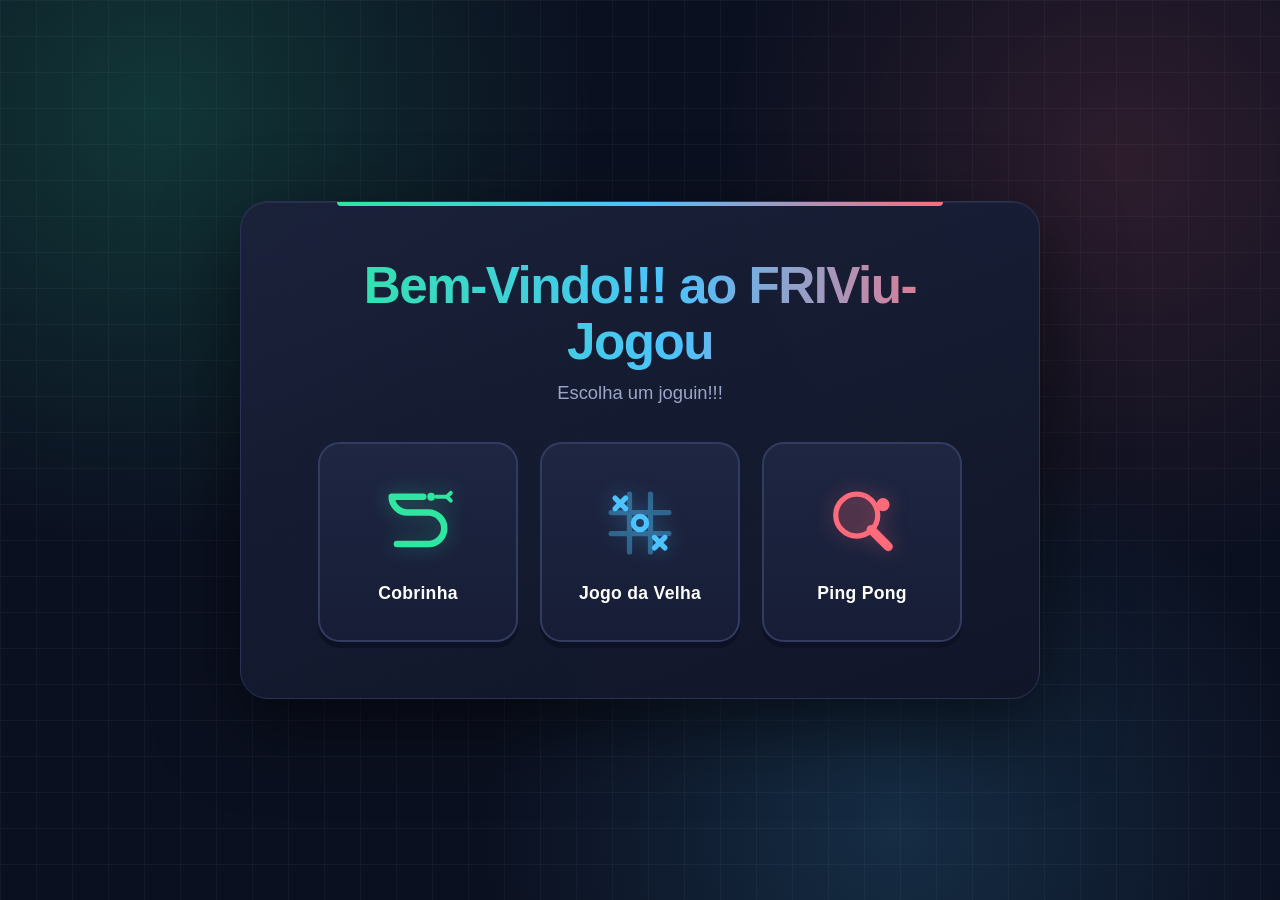
==== commit 3e878290: "Migrar o arcade para a raiz do novo repositorio Co-authored-by: Copilot <223556219+Copilot@users.nor" ====
--- a/index.html
+++ b/index.html
@@ -1,906 +1,57 @@
 <!DOCTYPE html>
-<html lang="en">
+<html lang="pt-br">
 <head>
-  <meta charset="UTF-8" />
-  <meta name="viewport" content="width=device-width, initial-scale=1.0" />
-  <title>Loading…</title>
-  <link rel="preconnect" href="https://fonts.googleapis.com" />
-  <link rel="preconnect" href="https://fonts.gstatic.com" crossorigin />
-  <link href="https://fonts.googleapis.com/css2?family=Bebas+Neue&family=DM+Sans:ital,opsz,wght@0,9..40,300;0,9..40,400;0,9..40,500;0,9..40,600;1,9..40,400&family=JetBrains+Mono:wght@400;600&display=swap" rel="stylesheet" />
-  <style>
-  /* ── Flame Cursor: hide system cursor on desktop only ── */
-  @media (hover: hover) and (pointer: fine) {
-    *, *::before, *::after { cursor: none !important; }
-  }
-
-    *, *::before, *::after { box-sizing: border-box; margin: 0; padding: 0; }
-
-    :root {
-      --bg:      #0D0D0F;
-      --surface: #141418;
-      --surface2:#1C1C22;
-      --border:  rgba(255,255,255,0.07);
-      --accent:  #FF4500;
-      --accent2: #C8873A;
-      --smoke:   #2A2A30;
-      --text:    #F0EDE8;
-      --muted:   rgba(240,237,232,0.5);
-      --display: 'Bebas Neue', sans-serif;
-      --body:    'DM Sans', sans-serif;
-      --mono:    'JetBrains Mono', monospace;
-      --glow:    0 0 40px rgba(255,69,0,0.35);
-      --glow-sm: 0 0 16px rgba(255,69,0,0.25);
-      --radius:  4px;
-      --nav-h:   64px;
-    }
-
-    html { scroll-behavior: smooth; }
-    body { background: var(--bg); color: var(--text); font-family: var(--body); font-size: 16px; line-height: 1.6; overflow-x: hidden; }
-
-    body::before {
-      content: ''; position: fixed; inset: 0;
-      background-image: url("data:image/svg+xml,%3Csvg viewBox='0 0 200 200' xmlns='http://www.w3.org/2000/svg'%3E%3Cfilter id='n'%3E%3CfeTurbulence type='fractalNoise' baseFrequency='0.9' numOctaves='4' stitchTiles='stitch'/%3E%3C/filter%3E%3Crect width='100%25' height='100%25' filter='url(%23n)' opacity='1'/%3E%3C/svg%3E");
-      opacity: 0.03; pointer-events: none; z-index: 9999;
-    }
-
-    ::-webkit-scrollbar { width: 4px; }
-    ::-webkit-scrollbar-track { background: var(--bg); }
-    ::-webkit-scrollbar-thumb { background: var(--accent); border-radius: 2px; }
-
-    /* ── NAV ── */
-    #nav {
-      position: fixed; top: 0; left: 0; right: 0; height: var(--nav-h);
-      z-index: 200; display: flex; align-items: center; justify-content: space-between;
-      padding: 0 clamp(1.5rem, 5vw, 4rem);
-      background: linear-gradient(to bottom, rgba(13,13,15,0.95), rgba(13,13,15,0));
-      backdrop-filter: blur(8px); -webkit-backdrop-filter: blur(8px);
-      transition: background 0.3s;
-    }
-    #nav.scrolled { background: rgba(13,13,15,0.97); }
-    .nav-logo { font-family: var(--display); font-size: 1.6rem; letter-spacing: 0.08em; color: var(--text); text-decoration: none; }
-    .nav-logo span { color: var(--accent); }
-    .nav-links { display: flex; gap: 2rem; list-style: none; }
-    .nav-links a { font-family: var(--mono); font-size: 0.7rem; letter-spacing: 0.15em; text-transform: uppercase; color: var(--muted); text-decoration: none; transition: color 0.2s; }
-    .nav-links a:hover, .nav-links a.active { color: var(--accent); }
-    .nav-burger { display: none; flex-direction: column; gap: 5px; background: none; border: none; cursor: pointer; padding: 4px; }
-    .nav-burger span { display: block; width: 22px; height: 1.5px; background: var(--text); transition: transform 0.25s, opacity 0.25s; }
-    .nav-burger.open span:nth-child(1) { transform: translateY(6.5px) rotate(45deg); }
-    .nav-burger.open span:nth-child(2) { opacity: 0; }
-    .nav-burger.open span:nth-child(3) { transform: translateY(-6.5px) rotate(-45deg); }
-    .nav-drawer { display: none; position: fixed; top: var(--nav-h); left: 0; right: 0; background: rgba(13,13,15,0.98); backdrop-filter: blur(12px); -webkit-backdrop-filter: blur(12px); padding: 2rem clamp(1.5rem,5vw,4rem); border-bottom: 1px solid var(--border); z-index: 190; flex-direction: column; gap: 1.5rem; }
-    .nav-drawer a { font-family: var(--mono); font-size: 0.8rem; letter-spacing: 0.15em; text-transform: uppercase; color: var(--muted); text-decoration: none; }
-    .nav-drawer a:hover { color: var(--accent); }
-
-    /* ── HERO ── */
-    #hero { position: relative; min-height: 100vh; display: flex; align-items: flex-end; padding: calc(var(--nav-h) + 2rem) clamp(1.5rem, 5vw, 4rem) clamp(4rem, 8vh, 7rem); overflow: hidden; }
-    .hero-bg { position: absolute; inset: 0; background-size: cover; background-position: center; filter: brightness(0.3) saturate(0.7); }
-    .hero-bg::after { content: ''; position: absolute; inset: 0; background: linear-gradient(160deg, rgba(13,13,15,0.2) 0%, rgba(13,13,15,0) 35%, rgba(13,13,15,0.85) 75%, rgba(13,13,15,1) 100%); }
-    #ember-canvas { position: absolute; inset: 0; pointer-events: none; z-index: 1; }
-    .hero-content { position: relative; z-index: 2; max-width: 900px; }
-    .hero-eyebrow { font-family: var(--mono); font-size: 0.72rem; letter-spacing: 0.2em; color: var(--accent); text-transform: uppercase; margin-bottom: 1rem; display: flex; align-items: center; gap: 0.75rem; }
-    .hero-eyebrow::before { content: ''; display: block; width: 2rem; height: 1px; background: var(--accent); flex-shrink: 0; }
-    .hero-name { font-family: var(--display); font-size: clamp(5rem, 14vw, 11rem); line-height: 0.9; letter-spacing: 0.02em; color: var(--text); text-shadow: var(--glow); margin-bottom: 0.5em; }
-    .hero-name-bar { display: block; width: 3.5rem; height: 3px; background: var(--accent); margin-top: 0.35em; box-shadow: var(--glow); }
-    .hero-bio { font-size: clamp(0.9rem, 1.6vw, 1.05rem); color: rgba(240,237,232,0.65); max-width: 480px; margin-bottom: 2.5rem; line-height: 1.75; }
-    .hero-cta { display: flex; flex-wrap: wrap; gap: 0.75rem; margin-bottom: 2rem; }
-
-    /* ── BUTTONS ── */
-    .btn { display: inline-flex; align-items: center; gap: 0.5rem; padding: 0.65rem 1.5rem; font-family: var(--mono); font-size: 0.7rem; letter-spacing: 0.15em; text-transform: uppercase; text-decoration: none; border-radius: var(--radius); transition: all 0.2s; cursor: pointer; border: none; }
-    .btn-primary { background: var(--accent); color: #fff; box-shadow: var(--glow-sm); }
-    .btn-primary:hover { background: #ff5a1f; box-shadow: var(--glow); transform: translateY(-2px); }
-    .btn-outline { background: transparent; color: var(--text); border: 1px solid var(--border); }
-    .btn-outline:hover { border-color: var(--accent); color: var(--accent); transform: translateY(-2px); }
-    .btn-ghost { background: transparent; color: var(--muted); border: none; padding: 0; font-family: var(--mono); font-size: 0.68rem; letter-spacing: 0.15em; text-transform: uppercase; text-decoration: none; display: inline-flex; align-items: center; gap: 0.4rem; transition: color 0.2s; cursor: pointer; }
-    .btn-ghost:hover { color: var(--accent); }
-
-    /* ── SOCIALS ── */
-    .socials-strip { display: flex; gap: 0.5rem; flex-wrap: wrap; }
-    .social-link { display: inline-flex; align-items: center; gap: 0.45rem; padding: 0.45rem 0.9rem; border: 1px solid var(--border); border-radius: var(--radius); font-family: var(--mono); font-size: 0.65rem; letter-spacing: 0.12em; color: var(--muted); text-decoration: none; text-transform: uppercase; transition: all 0.2s; }
-    .social-link svg { width: 13px; height: 13px; fill: currentColor; flex-shrink: 0; }
-    .social-link:hover { color: var(--text); border-color: var(--accent); background: rgba(255,69,0,0.07); }
-
-    /* ── SHARED SECTION ── */
-    .section { padding: clamp(4rem, 9vh, 7rem) clamp(1.5rem, 5vw, 4rem); position: relative; }
-    .section-inner { max-width: 1200px; margin: 0 auto; }
-    .section-label { font-family: var(--mono); font-size: 0.65rem; letter-spacing: 0.2em; color: var(--accent); text-transform: uppercase; margin-bottom: 0.75rem; display: flex; align-items: center; gap: 0.75rem; }
-    .section-label::before { content: ''; display: block; width: 2rem; height: 1px; background: var(--accent); flex-shrink: 0; }
-    .section-heading { font-family: var(--display); font-size: clamp(2.2rem, 5vw, 3.8rem); line-height: 1; letter-spacing: 0.02em; margin-bottom: 0.25em; }
-    .section-sub { font-size: 0.9rem; color: var(--muted); letter-spacing: 0.06em; }
-    .divider { border: none; border-top: 1px solid var(--border); }
-
-    /* ── SECTION HEADER ROW (label + "view all" link) ── */
-    .section-top {
-      display: flex; align-items: flex-end; justify-content: space-between;
-      margin-bottom: 2.5rem; gap: 1rem; flex-wrap: wrap;
-    }
-
-    /* ── GALLERY PREVIEW ── */
-    #gallery-preview { background: var(--surface); }
-    .gallery-preview-grid {
-      display: grid;
-      grid-template-columns: repeat(3, 1fr);
-      gap: 0.75rem;
-    }
-    .preview-card {
-      position: relative; overflow: hidden;
-      clip-path: polygon(10px 0%, 100% 0%, 100% calc(100% - 10px), calc(100% - 10px) 100%, 0% 100%, 0% 10px);
-      background: var(--smoke); cursor: pointer;
-      transition: transform 0.3s, box-shadow 0.3s;
-    }
-    .preview-card:hover { transform: translateY(-4px); box-shadow: var(--glow); }
-    .preview-card img { width: 100%; height: 220px; object-fit: cover; display: block; transition: transform 0.5s; }
-    .preview-card:hover img { transform: scale(1.05); }
-    .preview-card-overlay {
-      position: absolute; inset: 0;
-      background: linear-gradient(to top, rgba(13,13,15,0.8) 0%, transparent 55%);
-      opacity: 0; transition: opacity 0.3s;
-      display: flex; align-items: flex-end; padding: 0.85rem;
-    }
-    .preview-card:hover .preview-card-overlay { opacity: 1; }
-    .preview-card-title { font-family: var(--mono); font-size: 0.6rem; letter-spacing: 0.12em; text-transform: uppercase; color: var(--text); }
-    .preview-card.spoiler img { filter: blur(16px) brightness(0.35); }
-    .preview-card.spoiler:hover img { filter: none; }
-
-    /* ── COMMISSION PREVIEW ── */
-    #commission-preview { background: var(--bg); }
-    .comm-preview-card {
-      background: var(--surface);
-      border: 1px solid var(--border);
-      border-radius: 6px;
-      overflow: hidden;
-      display: grid;
-      grid-template-columns: 1fr 1fr;
-      min-height: 280px;
-    }
-    .comm-preview-img {
-      position: relative; overflow: hidden;
-    }
-    .comm-preview-img img {
-      width: 100%; height: 100%; object-fit: cover;
-      opacity: 0.55; display: block;
-      transition: opacity 0.4s, transform 0.5s;
-    }
-    .comm-preview-card:hover .comm-preview-img img { opacity: 0.7; transform: scale(1.03); }
-    .comm-preview-img::after {
-      content: ''; position: absolute; inset: 0;
-      background: linear-gradient(to right, transparent 60%, var(--surface));
-    }
-    .comm-preview-body {
-      padding: clamp(2rem, 4vw, 3rem);
-      display: flex; flex-direction: column; justify-content: center; gap: 1.25rem;
-    }
-    .status-pill {
-      display: inline-flex; align-items: center; gap: 0.5rem;
-      font-family: var(--mono); font-size: 0.62rem; letter-spacing: 0.15em; text-transform: uppercase;
-      padding: 0.35rem 0.9rem; border-radius: 100px;
-      width: fit-content;
-    }
-    .status-pill.open { background: rgba(62,207,142,0.12); border: 1px solid rgba(62,207,142,0.35); color: #3ecf8e; }
-    .status-pill.closed { background: rgba(239,68,68,0.12); border: 1px solid rgba(239,68,68,0.35); color: #ef4444; }
-    .status-pill-dot { width: 6px; height: 6px; border-radius: 50%; background: currentColor; animation: pulse-dot 2s infinite; }
-    @keyframes pulse-dot { 0%,100% { opacity: 1; } 50% { opacity: 0.3; } }
-    .comm-preview-note { font-size: 0.92rem; color: var(--muted); line-height: 1.7; }
-    .comm-price-glimpse {
-      display: flex; gap: 0.5rem; flex-wrap: wrap;
-    }
-    .price-chip {
-      font-family: var(--mono); font-size: 0.65rem; letter-spacing: 0.1em;
-      padding: 0.3rem 0.75rem;
-      background: var(--surface2); border: 1px solid var(--border);
-      border-radius: var(--radius); color: var(--muted);
-    }
-    .price-chip strong { color: var(--accent); }
-
-    /* ── OC PREVIEW ── */
-    #oc-preview { background: var(--surface); }
-    .oc-preview-grid {
-      display: grid; grid-template-columns: 1fr 1.2fr;
-      gap: 4rem; align-items: center;
-    }
-    .oc-preview-frame {
-      position: relative; overflow: hidden;
-      clip-path: polygon(16px 0%, 100% 0%, 100% calc(100% - 16px), calc(100% - 16px) 100%, 0% 100%, 0% 16px);
-      background: var(--smoke);
-    }
-    .oc-preview-frame img { width: 100%; height: 380px; object-fit: cover; display: block; opacity: 0.9; transition: opacity 0.3s, transform 0.6s; }
-    .oc-preview-frame:hover img { opacity: 1; transform: scale(1.03); }
-    .oc-preview-frame::before { content: ''; position: absolute; top: 0; left: 0; width: 44px; height: 44px; border-top: 2px solid var(--accent); border-left: 2px solid var(--accent); box-shadow: var(--glow-sm); z-index: 1; pointer-events: none; }
-    .oc-preview-frame::after  { content: ''; position: absolute; bottom: 0; right: 0; width: 44px; height: 44px; border-bottom: 2px solid var(--accent2); border-right: 2px solid var(--accent2); z-index: 1; pointer-events: none; }
-    .oc-badge { display: inline-block; background: var(--accent); color: #fff; font-family: var(--mono); font-size: 0.6rem; letter-spacing: 0.12em; text-transform: uppercase; padding: 0.35rem 0.8rem; border-radius: var(--radius); box-shadow: var(--glow-sm); margin-bottom: 1.25rem; }
-    .oc-preview-body { font-size: 1rem; color: var(--muted); line-height: 1.8; margin-bottom: 1.75rem; }
-
-    /* ── FOOTER ── */
-    #footer { padding: 2rem clamp(1.5rem, 5vw, 4rem); border-top: 1px solid var(--border); display: flex; align-items: center; justify-content: space-between; flex-wrap: wrap; gap: 1rem; }
-    .footer-copy { font-family: var(--mono); font-size: 0.65rem; letter-spacing: 0.1em; color: var(--muted); text-transform: uppercase; }
-    .footer-credit a { font-family: var(--mono); font-size: 0.65rem; letter-spacing: 0.1em; color: var(--muted); text-decoration: none; text-transform: uppercase; transition: color 0.2s; }
-    .footer-credit a:hover { color: var(--accent); }
-
-    /* ── FADE ── */
-    .fade-up { opacity: 0; transform: translateY(24px); transition: opacity 0.65s, transform 0.65s; }
-    .fade-up.visible { opacity: 1; transform: none; }
-
-    /* ── RESPONSIVE ── */
-    @media (max-width: 900px) {
-      .gallery-preview-grid { grid-template-columns: repeat(2, 1fr); }
-      .gallery-preview-grid .preview-card:nth-child(3) { display: none; }
-      .comm-preview-card { grid-template-columns: 1fr; }
-      .comm-preview-img { display: none; }
-      .oc-preview-grid { grid-template-columns: 1fr; gap: 2.5rem; }
-      .oc-preview-frame img { height: 260px; }
-    }
-    @media (max-width: 640px) {
-      .nav-links { display: none; }
-      .nav-burger { display: flex; }
-      .gallery-preview-grid { grid-template-columns: 1fr; }
-      .gallery-preview-grid .preview-card:nth-child(3) { display: block; }
-      .preview-card img { height: 180px; }
-      /* Hero adjustments */
-      .hero-cta { flex-direction: column; align-items: flex-start; }
-      .hero-cta .btn { width: 100%; justify-content: center; min-height: 48px; }
-      .socials-strip { gap: 0.4rem; }
-      .social-link { min-height: 44px; }
-      /* Commission preview */
-      .comm-preview-body { padding: 1.5rem; }
-      /* OC preview stacks already via 900px breakpoint */
-    }
-    /* Extra small */
-    @media (max-width: 380px) {
-      .hero-name { font-size: clamp(3.8rem, 18vw, 5rem); }
-    }
-    @media (prefers-reduced-motion: reduce) {
-      .fade-up { transition: none; opacity: 1; transform: none; }
-      #ember-canvas { display: none; }
-    }
-  </style>
+    <meta charset="UTF-8">
+    <meta name="viewport" content="width=device-width, initial-scale=1.0">
+    <title>Games</title>
+    <link rel="stylesheet" href="style.css">
 </head>
 <body>
+    <main class="container">
 
-<!-- NAV -->
-<nav id="nav">
-  <a class="nav-logo" href="index.html" id="nav-logo">FLAME<span>488</span></a>
-  <ul class="nav-links" id="nav-links"></ul>
-  <button class="nav-burger" id="nav-burger" aria-label="Open menu">
-    <span></span><span></span><span></span>
-  </button>
-</nav>
-<div class="nav-drawer" id="nav-drawer"></div>
+        <h1>Bem-Vindo!!! ao FRIViu-Jogou</h1>
+        <p>Escolha um joguin!!!</p>
+        <div class="menu-jogos">
+            <a href="./jogoDaCobra 2/cobra.html" class="btn-jogo cobrinha" type="button">
+                <div class="icone">
+                    <svg viewBox="0 0 64 64" fill="none" stroke="currentColor" stroke-width="5" stroke-linecap="round" stroke-linejoin="round">
+                    <path d="M16 48H40C46.6 48 52 42.6 52 36C52 29.4 46.6 24 40 24H24C17.4 24 12 18.6 12 12H36"/>
+                    <circle cx="42" cy="12" r="3" fill="currentColor" stroke="none"/>
+                    <path d="M46 12H54M54 12L57 9M54 12L57 15" stroke-width="3"/>
+                    </svg>
+                </div>
+                <span>Cobrinha</span>
+            </a>
 
-<!-- HERO -->
-<section id="hero">
-  <div class="hero-bg" id="hero-bg"></div>
-  <canvas id="ember-canvas"></canvas>
-  <div class="hero-content">
-    <p class="hero-eyebrow" id="hero-eyebrow"></p>
-    <h1 class="hero-name" id="hero-name">
-      <span id="hero-name-text"></span>
-      <span class="hero-name-bar"></span>
-    </h1>
-    <p class="hero-bio" id="hero-bio"></p>
-    <div class="hero-cta" id="hero-cta"></div>
-    <div class="socials-strip" id="socials-strip"></div>
-  </div>
-</section>
+            <!-- Botão Jogo da Velha -->
+            <a href="./jogo_da_velha2/index_velha.html" class="btn-jogo velha" type="button">
+                <div class="icone">
+                    <svg viewBox="0 0 64 64" fill="none" stroke="currentColor" stroke-width="4" stroke-linecap="round">
+                    <!-- Grade -->
+                    <path d="M24 10V54M40 10V54M10 24H54M10 40H54" opacity="0.4"/>
+                    <!-- X e O -->
+                    <path d="M13 13L21 21M21 13L13 21" stroke-width="4"/>
+                    <circle cx="32" cy="32" r="5" stroke-width="4"/>
+                    <path d="M43 43L51 51M51 43L43 51" stroke-width="4"/>
+                    </svg>
+                </div>
+            <span>Jogo da Velha</span>
+            </a>
 
-<hr class="divider" />
-
-<!-- GALLERY PREVIEW -->
-<section class="section" id="gallery-preview">
-  <div class="section-inner">
-    <div class="section-top fade-up">
-      <div>
-        <p class="section-label">Recent Work</p>
-        <h2 class="section-heading">Gallery</h2>
-      </div>
-      <a href="gallery.html" class="btn-ghost">View All →</a>
-    </div>
-    <div class="gallery-preview-grid fade-up" id="gallery-preview-grid"></div>
-  </div>
-</section>
-
-<hr class="divider" />
-
-<!-- COMMISSION PREVIEW -->
-<section class="section" id="commission-preview">
-  <div class="section-inner">
-    <div class="section-top fade-up">
-      <div>
-        <p class="section-label">Work with Me</p>
-        <h2 class="section-heading">Commissions</h2>
-      </div>
-      <a href="commissions.html" class="btn-ghost">Full Details →</a>
-    </div>
-    <div class="comm-preview-card fade-up">
-      <div class="comm-preview-img">
-        <img id="comm-prev-img" src="" alt="Commissions" />
-      </div>
-      <div class="comm-preview-body">
-        <div id="comm-status-pill"></div>
-        <p class="comm-preview-note" id="comm-status-note"></p>
-        <div class="comm-price-glimpse" id="comm-price-glimpse"></div>
-        <div style="margin-top:0.5rem;">
-          <a href="commissions.html" class="btn btn-primary">See Pricing & Details</a>
+            <!-- Botão Ping Pong -->
+            <a href="pong/pong.html" class="btn-jogo pingpong" type="button">
+                <div class="icone">
+                    <svg viewBox="0 0 64 64" fill="none" stroke="currentColor" stroke-width="4" stroke-linecap="round" stroke-linejoin="round">
+                    <!-- Raquete -->
+                    <circle cx="28" cy="26" r="16" fill="currentColor" fill-opacity="0.15"/>
+                    <path d="M39 37L52 50" stroke-width="7"/>
+                    <!-- Bolinha -->
+                    <circle cx="48" cy="18" r="5" fill="currentColor" stroke="none"/>
+                    </svg>
+                </div>
+            <span>Ping Pong</span>
+            </a>
         </div>
-      </div>
-    </div>
-  </div>
-</section>
-
-<hr class="divider" />
-
-<!-- OC PREVIEW -->
-<section class="section" id="oc-preview">
-  <div class="section-inner">
-    <div class="oc-preview-grid">
-      <div class="fade-up">
-        <div class="oc-preview-frame">
-          <img id="oc-prev-img" src="" alt="OC" />
-        </div>
-      </div>
-      <div class="fade-up">
-        <p class="section-label">Original Character</p>
-        <h2 class="section-heading" id="oc-prev-heading"></h2>
-        <p class="section-sub" style="margin-bottom:1.5rem;" id="oc-prev-sub"></p>
-        <div class="oc-badge" id="oc-prev-badge"></div>
-        <p class="oc-preview-body" id="oc-prev-teaser"></p>
-        <a href="oc.html" class="btn btn-outline">Meet the Character →</a>
-      </div>
-    </div>
-  </div>
-</section>
-
-<!-- FOOTER -->
-<footer id="footer">
-  <p class="footer-copy" id="footer-copy"></p>
-  <p class="footer-credit" id="footer-credit"></p>
-</footer>
-
-<script src="content.js"></script>
-<script>
-(function () {
-  const C = PORTFOLIO_CONTENT;
-  const el  = id => document.getElementById(id);
-  const set = (id, html) => { const e = el(id); if (e) e.innerHTML = html; };
-
-  const icons = {
-    youtube:   `<svg viewBox="0 0 24 24" aria-hidden="true"><path d="M23.5 6.2a3 3 0 0 0-2.1-2.1C19.5 3.5 12 3.5 12 3.5s-7.5 0-9.4.6a3 3 0 0 0-2.1 2.1C0 8.1 0 12 0 12s0 3.9.5 5.8a3 3 0 0 0 2.1 2.1c1.9.6 9.4.6 9.4.6s7.5 0 9.4-.6a3 3 0 0 0 2.1-2.1c.5-1.9.5-5.8.5-5.8s0-3.9-.5-5.8zM9.5 15.6V8.4l6.3 3.6-6.3 3.6z"/></svg>`,
-    discord:   `<svg viewBox="0 0 24 24" aria-hidden="true"><path d="M20.3 4.4A19.6 19.6 0 0 0 15.2 3a.1.1 0 0 0-.1 0 13.5 13.5 0 0 0-.6 1.3 18.1 18.1 0 0 0-5.1 0A13 13 0 0 0 8.8 3a.1.1 0 0 0-.1 0 19.5 19.5 0 0 0-5.1 1.4A20.8 20.8 0 0 0 .1 18a19.9 19.9 0 0 0 6 3 .1.1 0 0 0 .1-.1 14 14 0 0 0 1.2-2 .1.1 0 0 0-.1-.1 13 13 0 0 1-1.9-.9.1.1 0 0 1 0-.1l.4-.3a.1.1 0 0 1 .1 0 14.2 14.2 0 0 0 12.1 0 .1.1 0 0 1 .1 0l.4.3a.1.1 0 0 1 0 .1 12.8 12.8 0 0 1-1.9.9.1.1 0 0 0-.1.1 15.6 15.6 0 0 0 1.2 2 .1.1 0 0 0 .1.1 19.8 19.8 0 0 0 6-3A20.7 20.7 0 0 0 20.3 4.4zM8 15.4c-1.1 0-2-.9-2-2.1s.9-2 2-2c1.2 0 2.1 1 2 2.1 0 1.2-.9 2.1-2 2.1zm7.4 0c-1.1 0-2-.9-2-2.1s.9-2 2-2c1.2 0 2.1 1 2 2.1 0 1.2-.8 2.1-2 2.1z"/></svg>`,
-    instagram: `<svg viewBox="0 0 24 24" aria-hidden="true"><path d="M12 2.2c3.2 0 3.6 0 4.9.1 3.3.2 4.8 1.7 5 5 .1 1.3.1 1.6.1 4.8s0 3.6-.1 4.8c-.2 3.3-1.7 4.8-5 5-1.3.1-1.6.1-4.9.1s-3.6 0-4.8-.1c-3.3-.2-4.8-1.7-5-5C2 16.6 2 16.3 2 12s0-3.6.1-4.8C2.3 3.9 3.8 2.4 7.2 2.3 8.4 2.2 8.8 2.2 12 2.2zm0-2.2C8.7 0 8.3 0 7.1.1 2.7.3.3 2.7.1 7.1 0 8.3 0 8.7 0 12s0 3.7.1 4.9C.3 21.3 2.7 23.7 7.1 23.9c1.2.1 1.6.1 4.9.1s3.7 0 4.9-.1c4.4-.2 6.8-2.6 7-7 .1-1.2.1-1.6.1-4.9s0-3.7-.1-4.9C23.7 2.7 21.3.3 16.9.1 15.7 0 15.3 0 12 0zm0 5.8a6.2 6.2 0 1 0 0 12.4A6.2 6.2 0 0 0 12 5.8zm0 10.2a4 4 0 1 1 0-8 4 4 0 0 1 0 8zm6.4-11.8a1.44 1.44 0 1 0 0 2.88 1.44 1.44 0 0 0 0-2.88z"/></svg>`,
-    gallery:   `<svg viewBox="0 0 24 24" aria-hidden="true" fill="none" stroke="currentColor" stroke-width="2"><rect x="3" y="3" width="18" height="18" rx="2"/><circle cx="8.5" cy="8.5" r="1.5"/><polyline points="21 15 16 10 5 21"/></svg>`,
-    cart:      `<svg viewBox="0 0 24 24" aria-hidden="true" fill="none" stroke="currentColor" stroke-width="2"><path d="M6 2L3 6v14a2 2 0 002 2h14a2 2 0 002-2V6l-3-4z"/><line x1="3" y1="6" x2="21" y2="6"/><path d="M16 10a4 4 0 01-8 0"/></svg>`,
-    user:      `<svg viewBox="0 0 24 24" aria-hidden="true" fill="none" stroke="currentColor" stroke-width="2"><path d="M20 21v-2a4 4 0 00-4-4H8a4 4 0 00-4 4v2"/><circle cx="12" cy="7" r="4"/></svg>`,
-  };
-
-  // ── META ──
-  document.title = C.meta.tabTitle;
-  document.head.insertAdjacentHTML('beforeend', `<meta name="theme-color" content="${C.meta.accentColor}">`);
-
-  // ── NAV ──
-  el('nav-logo').innerHTML = C.hero.name.replace(/(\d+)$/, '<span>$1</span>');
-  const navLinks = [
-    { label: 'Gallery',      href: 'gallery.html'      },
-    { label: 'Commissions',  href: 'commissions.html'  },
-    { label: 'Character',    href: 'oc.html'           },
-  ];
-  el('nav-links').innerHTML = navLinks.map(l => `<li><a href="${l.href}">${l.label}</a></li>`).join('');
-  el('nav-drawer').innerHTML = navLinks.map(l => `<a href="${l.href}">${l.label}</a>`).join('');
-  const burger = el('nav-burger'), drawer = el('nav-drawer');
-  burger.addEventListener('click', () => {
-    const open = burger.classList.toggle('open');
-    drawer.style.display = open ? 'flex' : 'none';
-  });
-  drawer.querySelectorAll('a').forEach(a => a.addEventListener('click', () => {
-    burger.classList.remove('open'); drawer.style.display = 'none';
-  }));
-  window.addEventListener('scroll', () => el('nav').classList.toggle('scrolled', window.scrollY > 60), { passive: true });
-
-  // ── HERO ──
-  el('hero-bg').style.backgroundImage = `url('${C.hero.heroImage}')`;
-  set('hero-eyebrow', C.hero.tagline);
-  set('hero-name-text', C.hero.name);
-  set('hero-bio', C.hero.bio);
-  el('hero-cta').innerHTML = C.hero.quickLinks.map(l =>
-    `<a href="${l.href}" class="btn btn-primary">${icons[l.icon] || ''} ${l.label}</a>`
-  ).join('') + `<a href="gallery.html" class="btn btn-outline">View Gallery</a>`;
-  el('socials-strip').innerHTML = C.socials.map(s =>
-    `<a class="social-link" href="${s.url}" target="_blank" rel="noopener" aria-label="${s.platform}">${icons[s.icon] || ''} ${s.platform}</a>`
-  ).join('');
-
-  // ── GALLERY PREVIEW (3 most recent non-spoiler first, fallback to all) ──
-  const gallery = C.gallery || [];
-  const previewItems = [
-    ...gallery.filter(g => !g.spoiler),
-    ...gallery.filter(g => g.spoiler)
-  ].slice(0, 3);
-
-  function ytId(url) {
-    const m = (url||'').match(/(?:youtu\.be\/|youtube\.com\/(?:watch\?v=|embed\/|v\/|shorts\/))([a-zA-Z0-9_-]{11})/);
-    return m ? m[1] : null;
-  }
-
-  el('gallery-preview-grid').innerHTML = previewItems.map(item => {
-    const thumb = ytId(item.src) ? `https://img.youtube.com/vi/${ytId(item.src)}/maxresdefault.jpg` : item.src;
-    return `
-      <a href="gallery.html" class="preview-card${item.spoiler ? ' spoiler' : ''}">
-        <img src="${thumb}" alt="${item.title}" loading="lazy" />
-        <div class="preview-card-overlay">
-          <span class="preview-card-title">${item.title}</span>
-        </div>
-      </a>`;
-  }).join('');
-
-  // ── COMMISSION PREVIEW ──
-  el('comm-prev-img').src = C.commissions.image;
-  const open = C.commissions.statusOpen;
-  set('comm-status-pill', `
-    <div class="status-pill ${open ? 'open' : 'closed'}">
-      <span class="status-pill-dot"></span>
-      ${open ? 'Open for Commissions' : 'Currently Closed'}
-    </div>`);
-  set('comm-status-note', C.commissions.statusNote);
-  el('comm-price-glimpse').innerHTML = C.commissions.services.slice(0, 3).map(s =>
-    `<span class="price-chip">${s.name.split('/')[0].trim()} <strong>${s.price}</strong></span>`
-  ).join('');
-
-  // ── OC PREVIEW ──
-  el('oc-prev-img').src = C.oc.image;
-  set('oc-prev-heading', C.oc.heading);
-  set('oc-prev-sub', C.oc.subheading);
-  set('oc-prev-badge', C.oc.badge);
-  set('oc-prev-teaser', C.oc.teaser);
-
-  // ── FOOTER ──
-  set('footer-copy', `© ${C.footer.year} ${C.meta.siteTitle}`);
-  set('footer-credit', `<a href="${C.footer.creditUrl}" target="_blank" rel="noopener">${C.footer.credit}</a>`);
-
-  // ── FADE ──
-  const obs = new IntersectionObserver(entries => {
-    entries.forEach(e => { if (e.isIntersecting) { e.target.classList.add('visible'); obs.unobserve(e.target); } });
-  }, { threshold: 0.08 });
-  document.querySelectorAll('.fade-up').forEach(e => obs.observe(e));
-
-  // ── EMBER PARTICLES ──
-  const canvas = el('ember-canvas');
-  if (!window.matchMedia('(prefers-reduced-motion: reduce)').matches && canvas) {
-    const ctx = canvas.getContext('2d');
-    let W, H, particles = [];
-    function resize() { W = canvas.width = canvas.offsetWidth; H = canvas.height = canvas.offsetHeight; }
-    window.addEventListener('resize', resize, { passive: true });
-    resize();
-    class Ember {
-      constructor() { this.reset(); }
-      reset() {
-        this.x = Math.random() * W; this.y = H + 10;
-        this.vx = (Math.random() - 0.5) * 0.8; this.vy = -(Math.random() * 1.5 + 0.4);
-        this.life = 0; this.maxLife = Math.random() * 200 + 120;
-        this.r = Math.random() * 2 + 0.4; this.hue = Math.random() * 30 + 5;
-      }
-      update() {
-        this.x += this.vx + Math.sin(this.life * 0.05) * 0.3; this.y += this.vy; this.life++;
-        if (this.life > this.maxLife || this.y < -10) this.reset();
-      }
-      draw() {
-        const alpha = Math.sin((this.life / this.maxLife) * Math.PI) * 0.75;
-        ctx.save(); ctx.globalAlpha = alpha; ctx.beginPath();
-        ctx.arc(this.x, this.y, this.r, 0, Math.PI * 2);
-        ctx.fillStyle = `hsl(${this.hue}, 100%, 62%)`;
-        ctx.shadowBlur = 6; ctx.shadowColor = `hsl(${this.hue}, 100%, 50%)`;
-        ctx.fill(); ctx.restore();
-      }
-    }
-    for (let i = 0; i < 80; i++) { const p = new Ember(); p.life = Math.random() * p.maxLife; particles.push(p); }
-    function loop() { ctx.clearRect(0, 0, W, H); particles.forEach(p => { p.update(); p.draw(); }); requestAnimationFrame(loop); }
-    loop();
-  }
-})();
-</script>
-
-  <!-- ── Vector Flame Cursor ── -->
-  <script>
-// ── VECTOR FLAME CURSOR ENGINE ─────────────────────────────────
-    (function () {
-      // Skip flame cursor on touch-primary devices (mobile/tablet)
-      if (!window.matchMedia('(hover: hover) and (pointer: fine)').matches) return;
-      if (window.matchMedia('(prefers-reduced-motion: reduce)').matches) return;
-
-      const canvas = document.createElement('canvas');
-      canvas.id = 'flame-cursor-canvas';
-      canvas.style.cssText = 'position:fixed;inset:0;pointer-events:none;z-index:9998;';
-      document.body.appendChild(canvas);
-
-      const ctx = canvas.getContext('2d');
-      let width  = canvas.width  = window.innerWidth;
-      let height = canvas.height = window.innerHeight;
-
-      const particles    = [];
-      const embers       = [];
-      const shockwaves   = [];
-      const trailHistory = [];
-
-      const mouse = {
-        x: width / 2, y: height / 2,
-        prevX: width / 2, prevY: height / 2,
-        speed: 0,
-        lastMoveTime: performance.now()
-      };
-
-      const SPEED_FAST = 20;
-      function speedT(speed) { return Math.min(speed / SPEED_FAST, 1); }
-
-      // Palette
-      const COLOR_OUTER = '#FF0055'; 
-      const COLOR_MID   = '#FF6D00'; 
-      const COLOR_INNER = '#FFD600'; 
-      const COLOR_CORE  = '#FFFFFF'; 
-
-      // Helper: Draw a sharp 2D vector flame droplet shape
-      function drawVectorFlameShape(ctx, width, height) {
-        ctx.beginPath();
-        ctx.moveTo(0, -height);
-        ctx.bezierCurveTo(width * 0.8, -height * 0.3, width, height * 0.5, 0, height);
-        ctx.bezierCurveTo(-width, height * 0.5, -width * 0.8, -height * 0.3, 0, -height);
-        ctx.closePath();
-        ctx.fill();
-      }
-
-      // ── Vector Flame Particle ──
-      class FlameParticle {
-        constructor(x, y, speed, isIdle = false, isBurst = false) { this.reset(x, y, speed, isIdle, isBurst); }
-        reset(x, y, speed, isIdle, isBurst) {
-          this.isIdle = isIdle;
-          this.isBurst = isBurst;
-          const t = speedT(speed);
-
-          if (isIdle) {
-            this.x = x + (Math.random() - 0.5) * 8;
-            this.y = y + Math.random() * 4;
-            this.vx = (Math.random() - 0.5) * 0.4;
-            this.vy = -(Math.random() * 0.8 + 0.6);
-            this.w = Math.random() * 5 + 3;
-            this.h = this.w * (Math.random() * 0.6 + 1.2);
-            this.shrinkRate = 0.93;
-          } else if (isBurst) {
-            // High distance blast trajectory for click explosions
-            this.x = x;
-            this.y = y;
-            const angle = Math.random() * Math.PI * 2;
-            const force = Math.random() * 12 + 6; // Travel further distance
-            this.vx = Math.cos(angle) * force;
-            this.vy = Math.sin(angle) * force;
-            this.w = Math.random() * 10 + 8;
-            this.h = this.w * (Math.random() * 0.8 + 1.4);
-            this.shrinkRate = Math.random() * 0.04 + 0.93; // Smooth size reduction to zero
-          } else {
-            this.x = x + (Math.random() - 0.5) * 6;
-            this.y = y + (Math.random() - 0.5) * 6;
-            const spread = 0.3 + t * 0.7;
-            const upDrift = 1.0 + t * 1.5;
-            this.vx = (Math.random() - 0.5) * spread * 2;
-            this.vy = -upDrift;
-            this.w = Math.random() * (6 + t * 8) + 4;
-            this.h = this.w * (Math.random() * 0.8 + 1.4);
-            this.shrinkRate = 0.92;
-          }
-
-          this.initialW = this.w;
-          this.angle = Math.atan2(this.vy, this.vx) + Math.PI / 2 + (Math.random() - 0.5) * 0.3;
-          this.rotSpeed = (Math.random() - 0.5) * 0.12;
-        }
-
-        update() {
-          this.x += this.vx; 
-          this.y += this.vy;
-          
-          if (this.isIdle) {
-            this.vx += (Math.random() - 0.5) * 0.05;
-          } else if (this.isBurst) {
-            this.vx *= 0.94; // Air friction for travel distance momentum
-            this.vy *= 0.94;
-          }
-
-          this.w *= this.shrinkRate;
-          this.h *= this.shrinkRate;
-          this.angle += this.rotSpeed;
-        }
-
-        draw() {
-          if (this.w < 0.2) return;
-          const progress = 1 - (this.w / this.initialW); 
-
-          ctx.save();
-          ctx.globalCompositeOperation = 'source-over';
-          ctx.translate(this.x, this.y);
-          ctx.rotate(this.angle);
-
-          const outerColor = progress > 0.4 ? COLOR_OUTER : COLOR_MID;
-          ctx.fillStyle = outerColor;
-          ctx.shadowColor = outerColor;
-          ctx.shadowBlur = 10;
-
-          drawVectorFlameShape(ctx, this.w, this.h);
-
-          if (progress < 0.75 && this.w > 2) {
-            ctx.fillStyle = COLOR_INNER;
-            ctx.shadowColor = COLOR_INNER;
-            ctx.shadowBlur = 6;
-            drawVectorFlameShape(ctx, this.w * 0.6, this.h * 0.65);
-          }
-
-          if (progress < 0.35 && this.w > 3) {
-            ctx.fillStyle = COLOR_CORE;
-            ctx.shadowColor = COLOR_CORE;
-            ctx.shadowBlur = 4;
-            drawVectorFlameShape(ctx, this.w * 0.3, this.h * 0.35);
-          }
-
-          ctx.restore();
-        }
-
-        // Particle dies strictly when size shrinks to zero
-        get dead() { return this.w < 0.2; }
-      }
-
-      // ── Angular Vector Shard / Spark ──
-      class EmberParticle {
-        constructor(x, y, speed, isIdle = false, isBurst = false) {
-          this.x = x; this.y = y;
-          const t = speedT(speed);
-          
-          if (isIdle) {
-            this.vx = (Math.random() - 0.5) * 1.2;
-            this.vy = -(Math.random() * 1.5 + 1.0);
-            this.size = Math.random() * 2 + 2;
-            this.shrinkRate = 0.94;
-          } else if (isBurst) {
-            const angle = Math.random() * Math.PI * 2;
-            const force = Math.random() * 14 + 8; // High speed outward burst
-            this.vx = Math.cos(angle) * force;
-            this.vy = Math.sin(angle) * force;
-            this.size = Math.random() * 6 + 4;
-            this.shrinkRate = Math.random() * 0.03 + 0.92;
-          } else {
-            const angle = Math.random() * Math.PI * 2;
-            const force = Math.random() * (4 + t * 6) + 2;
-            this.vx = Math.cos(angle) * force;
-            this.vy = Math.sin(angle) * force - 1;
-            this.size = Math.random() * (4 + t * 3) + 3;
-            this.shrinkRate = 0.93;
-          }
-
-          const colors = [COLOR_INNER, COLOR_MID, COLOR_OUTER, COLOR_CORE];
-          this.color = colors[Math.floor(Math.random() * colors.length)];
-          this.rotation = Math.random() * Math.PI * 2;
-          this.rotSpeed = (Math.random() - 0.5) * 0.4;
-        }
-
-        update() {
-          this.x += this.vx; this.y += this.vy;
-          this.vx *= 0.94; this.vy *= 0.94;
-          this.size *= this.shrinkRate; // Shrink until zero
-          this.rotation += this.rotSpeed;
-        }
-
-        draw() {
-          if (this.size < 0.2) return;
-          ctx.save();
-          ctx.globalCompositeOperation = 'source-over';
-          ctx.translate(this.x, this.y);
-          ctx.rotate(this.rotation);
-          
-          ctx.fillStyle = this.color;
-          ctx.shadowColor = this.color;
-          ctx.shadowBlur = 6;
-
-          ctx.beginPath();
-          ctx.moveTo(0, -this.size * 1.2);
-          ctx.lineTo(this.size * 0.6, this.size * 0.8);
-          ctx.lineTo(-this.size * 0.8, this.size * 0.4);
-          ctx.closePath();
-          ctx.fill();
-
-          ctx.restore();
-        }
-
-        // Ember dies when size collapses to zero
-        get dead() { return this.size < 0.2; }
-      }
-
-      // ── Polygon Shockwave with Random Rotation ──
-      class Shockwave {
-        constructor(x, y) {
-          this.x = x; this.y = y;
-          this.radius = 6;
-          this.maxRadius = 80;
-          this.life = 1;
-          this.sides = 6; // Hexagon
-          this.rotationAngle = Math.random() * Math.PI * 2; // Random rotation every click
-        }
-
-        update() {
-          this.radius += (this.maxRadius - this.radius) * 0.22;
-          this.life -= 0.07;
-        }
-
-        draw() {
-          if (this.life <= 0) return;
-          ctx.save();
-          ctx.globalCompositeOperation = 'source-over';
-          ctx.lineWidth = Math.max(2, 6 * this.life);
-          ctx.strokeStyle = COLOR_INNER;
-          ctx.shadowColor = COLOR_INNER;
-          ctx.shadowBlur = 12;
-          
-          ctx.beginPath();
-          for (let i = 0; i < this.sides; i++) {
-            const a = (i / this.sides) * Math.PI * 2 + this.rotationAngle;
-            const px = this.x + Math.cos(a) * this.radius;
-            const py = this.y + Math.sin(a) * this.radius;
-            if (i === 0) ctx.moveTo(px, py);
-            else ctx.lineTo(px, py);
-          }
-          ctx.closePath();
-          ctx.stroke();
-          ctx.restore();
-        }
-
-        get dead() { return this.life <= 0; }
-      }
-
-      // ── Layered Solid Vector Ribbon Trail ──
-      function drawSlashRibbon() {
-        if (trailHistory.length < 3) return;
-        
-        const passes = [
-          { color: COLOR_MID, widthFactor: 1.0, glow: 10 },
-          { color: COLOR_INNER, widthFactor: 0.5, glow: 6 },
-          { color: COLOR_CORE, widthFactor: 0.2, glow: 3 }
-        ];
-
-        passes.forEach(pass => {
-          ctx.save();
-          ctx.globalCompositeOperation = 'source-over';
-          ctx.strokeStyle = pass.color;
-          ctx.shadowColor = pass.color;
-          ctx.shadowBlur = pass.glow;
-          ctx.lineCap = 'round';
-          ctx.lineJoin = 'round';
-
-          for (let i = 1; i < trailHistory.length - 1; i++) {
-            const xc = (trailHistory[i].x + trailHistory[i + 1].x) / 2;
-            const yc = (trailHistory[i].y + trailHistory[i + 1].y) / 2;
-            const frac = i / trailHistory.length;
-            
-            ctx.beginPath();
-            ctx.moveTo(trailHistory[i - 1].x, trailHistory[i - 1].y);
-            ctx.quadraticCurveTo(trailHistory[i].x, trailHistory[i].y, xc, yc);
-            ctx.lineWidth = frac * 14 * pass.widthFactor;
-            ctx.stroke();
-          }
-          ctx.restore();
-        });
-      }
-
-      // ── Glowing Cursor Reticle ──
-      function drawCursorCore() {
-        ctx.save();
-        ctx.globalCompositeOperation = 'source-over';
-        
-        ctx.shadowColor = COLOR_MID;
-        ctx.shadowBlur = 12;
-
-        ctx.fillStyle = COLOR_MID;
-        ctx.beginPath();
-        ctx.arc(mouse.x, mouse.y, 9, 0, Math.PI * 2);
-        ctx.fill();
-
-        ctx.fillStyle = COLOR_INNER;
-        ctx.beginPath();
-        ctx.arc(mouse.x, mouse.y, 6, 0, Math.PI * 2);
-        ctx.fill();
-
-        ctx.fillStyle = COLOR_CORE;
-        ctx.beginPath();
-        ctx.arc(mouse.x, mouse.y, 3, 0, Math.PI * 2);
-        ctx.fill();
-
-        ctx.restore();
-      }
-
-      // ── Input Handling ──
-      function updateMousePos(x, y) {
-        mouse.prevX = mouse.x; mouse.prevY = mouse.y;
-        mouse.x = x; mouse.y = y;
-        const dx = mouse.x - mouse.prevX, dy = mouse.y - mouse.prevY;
-        mouse.speed = Math.sqrt(dx * dx + dy * dy);
-        mouse.lastMoveTime = performance.now();
-
-        trailHistory.push({ x: mouse.x, y: mouse.y });
-        if (trailHistory.length > 8) trailHistory.shift();
-
-        const flameCount = Math.min(Math.floor(mouse.speed * 0.25) + 1, 4);
-        for (let i = 0; i < flameCount; i++) {
-          particles.push(new FlameParticle(mouse.x, mouse.y, mouse.speed));
-        }
-
-        if (mouse.speed > 5) {
-          const ec = Math.min(Math.floor(mouse.speed * 0.2), 3);
-          for (let i = 0; i < ec; i++) {
-            embers.push(new EmberParticle(mouse.x, mouse.y, mouse.speed));
-          }
-        }
-      }
-
-      window.addEventListener('mousemove', e => updateMousePos(e.clientX, e.clientY));
-      window.addEventListener('touchmove', e => {
-        if (e.touches.length > 0) updateMousePos(e.touches[0].clientX, e.touches[0].clientY);
-      }, { passive: true });
-
-      // Click Event: High distance burst + Randomly rotated hexagon ring
-      window.addEventListener('click', e => {
-        shockwaves.push(new Shockwave(e.clientX, e.clientY));
-        
-        for (let i = 0; i < 14; i++) {
-          particles.push(new FlameParticle(e.clientX, e.clientY, 0, false, true));
-        }
-        for (let i = 0; i < 16; i++) {
-          embers.push(new EmberParticle(e.clientX, e.clientY, 0, false, true));
-        }
-      });
-
-      window.addEventListener('resize', () => {
-        width  = canvas.width  = window.innerWidth;
-        height = canvas.height = window.innerHeight;
-      });
-
-      // ── Main Loop ──
-      function animate() {
-        ctx.clearRect(0, 0, width, height);
-
-        if (mouse.speed < 1) {
-          if (trailHistory.length > 0) {
-            trailHistory.shift(); 
-          }
-
-          for (let i = 0; i < particles.length; i++) {
-            if (!particles[i].isIdle && !particles[i].isBurst) {
-              const dx = particles[i].x - mouse.x;
-              const dy = particles[i].y - mouse.y;
-              const dist = Math.sqrt(dx * dx + dy * dy);
-              if (dist > 15) {
-                particles[i].w *= 0.85; // Faster decay for tail particles at rest
-              }
-            }
-          }
-
-          if (Math.random() < 0.4) {
-            particles.push(new FlameParticle(mouse.x, mouse.y, 0, true));
-          }
-          if (Math.random() < 0.15) {
-            embers.push(new EmberParticle(mouse.x, mouse.y, 0, true));
-          }
-        }
-
-        mouse.speed *= 0.88;
-
-        drawSlashRibbon();
-
-        for (let i = particles.length - 1; i >= 0; i--) {
-          particles[i].update(); particles[i].draw();
-          if (particles[i].dead) particles.splice(i, 1);
-        }
-        for (let i = embers.length - 1; i >= 0; i--) {
-          embers[i].update(); embers[i].draw();
-          if (embers[i].dead) embers.splice(i, 1);
-        }
-        for (let i = shockwaves.length - 1; i >= 0; i--) {
-          shockwaves[i].update(); shockwaves[i].draw();
-          if (shockwaves[i].dead) shockwaves.splice(i, 1);
-        }
-
-        drawCursorCore();
-        requestAnimationFrame(animate);
-      }
-      animate();
-    })();
-  </script>
+    </main>
 </body>
-</html>
+</html>
--- a/style.css
+++ b/style.css
@@ -0,0 +1,188 @@
+/* ==========================================
+   MENU PRINCIPAL - FRIViu-Jogou
+   ========================================== */
+:root {
+    --bg: #0b1020;
+    --card: #141a2f;
+    --line: #2a3354;
+    --text: #f2f5ff;
+    --muted: #9aa6c9;
+    --green: #2ee6a0;
+    --blue: #4cc3ff;
+    --coral: #ff6b7a;
+}
+
+* {
+    box-sizing: border-box;
+    margin: 0;
+    padding: 0;
+    font-family: 'Trebuchet MS', 'Segoe UI', Tahoma, Geneva, Verdana, sans-serif;
+}
+
+body {
+    min-height: 100vh;
+    display: flex;
+    justify-content: center;
+    align-items: center;
+    padding: 30px 16px;
+    color: var(--text);
+    background:
+        radial-gradient(circle at 12% 12%, rgba(46, 230, 160, .18), transparent 32%),
+        radial-gradient(circle at 88% 18%, rgba(255, 107, 122, .14), transparent 30%),
+        radial-gradient(circle at 70% 92%, rgba(76, 195, 255, .16), transparent 34%),
+        linear-gradient(rgba(255, 255, 255, .035) 1px, transparent 1px) 0 0 / 36px 36px,
+        linear-gradient(90deg, rgba(255, 255, 255, .035) 1px, transparent 1px) 0 0 / 36px 36px,
+        var(--bg);
+}
+
+.container {
+    position: relative;
+    width: min(100%, 800px);
+    padding: clamp(28px, 5vw, 56px);
+    text-align: center;
+    background: linear-gradient(160deg, rgba(26, 33, 58, .96), rgba(16, 21, 40, .96));
+    border: 1px solid var(--line);
+    border-radius: 28px;
+    box-shadow:
+        0 26px 80px rgba(0, 0, 0, .55),
+        inset 0 1px 0 rgba(255, 255, 255, .06);
+    animation: entrar .6s ease both;
+}
+
+/* faixa colorida no topo do card */
+.container::before {
+    content: "";
+    position: absolute;
+    top: 0;
+    left: 12%;
+    right: 12%;
+    height: 4px;
+    border-radius: 0 0 6px 6px;
+    background: linear-gradient(90deg, var(--green), var(--blue), var(--coral));
+}
+
+.container h1 {
+    margin-bottom: 12px;
+    font-size: clamp(2rem, 5.5vw, 3.2rem);
+    font-weight: 900;
+    letter-spacing: -1.5px;
+    line-height: 1.1;
+    color: #fff;
+    background: linear-gradient(90deg, var(--green), var(--blue) 55%, var(--coral));
+    -webkit-background-clip: text;
+    background-clip: text;
+    -webkit-text-fill-color: transparent;
+}
+
+.container > p {
+    color: var(--muted);
+    font-size: 1.15rem;
+}
+
+.menu-jogos {
+    display: flex;
+    flex-wrap: wrap;
+    justify-content: center;
+    gap: 22px;
+    margin-top: 38px;
+}
+
+.btn-jogo {
+    --c: var(--green);
+    --glow: rgba(46, 230, 160, .25);
+    position: relative;
+    width: 200px;
+    min-height: 200px;
+    padding: 26px 16px;
+    display: flex;
+    flex-direction: column;
+    align-items: center;
+    justify-content: center;
+    gap: 18px;
+    overflow: hidden;
+    color: #fff;
+    text-decoration: none;
+    font-size: 1.1rem;
+    font-weight: 800;
+    letter-spacing: .3px;
+    background: linear-gradient(180deg, #1e2642, #171d36);
+    border: 2px solid #323c60;
+    border-radius: 22px;
+    box-shadow: 0 6px 0 #0c1124;
+    transition: transform .2s ease, border-color .2s ease, box-shadow .2s ease;
+}
+
+/* brilho colorido que sobe no hover */
+.btn-jogo::after {
+    content: "";
+    position: absolute;
+    inset: auto 0 0 0;
+    height: 70%;
+    background: radial-gradient(circle at 50% 120%, var(--glow), transparent 70%);
+    opacity: 0;
+    transition: opacity .25s ease;
+    pointer-events: none;
+}
+
+.btn-jogo .icone {
+    position: relative;
+    z-index: 1;
+    width: 84px;
+    height: 84px;
+    display: flex;
+    align-items: center;
+    justify-content: center;
+    color: var(--c);
+    filter: drop-shadow(0 0 10px var(--glow));
+    transition: transform .25s ease;
+}
+
+.btn-jogo span {
+    position: relative;
+    z-index: 1;
+}
+
+.btn-jogo svg {
+    width: 100%;
+    height: 100%;
+}
+
+.btn-jogo.cobrinha { --c: var(--green); --glow: rgba(46, 230, 160, .35); }
+.btn-jogo.velha    { --c: var(--blue);  --glow: rgba(76, 195, 255, .35); }
+.btn-jogo.pingpong { --c: var(--coral); --glow: rgba(255, 107, 122, .35); }
+
+.btn-jogo:hover,
+.btn-jogo:focus-visible {
+    transform: translateY(-8px);
+    border-color: var(--c);
+    box-shadow: 0 14px 0 #0c1124, 0 18px 40px var(--glow);
+    outline: none;
+}
+
+.btn-jogo:hover::after,
+.btn-jogo:focus-visible::after { opacity: 1; }
+
+.btn-jogo:hover .icone,
+.btn-jogo:focus-visible .icone { transform: scale(1.14) rotate(-4deg); }
+
+.btn-jogo:active {
+    transform: translateY(-2px);
+    box-shadow: 0 6px 0 #0c1124, 0 8px 24px var(--glow);
+}
+
+@keyframes entrar {
+    from { opacity: 0; transform: translateY(18px); }
+    to   { opacity: 1; transform: translateY(0); }
+}
+
+@media (max-width: 520px) {
+    .container { padding: 28px 18px; border-radius: 22px; }
+    .menu-jogos { gap: 14px; }
+    .btn-jogo { width: min(100%, 240px); min-height: 160px; }
+    .btn-jogo .icone { width: 64px; height: 64px; }
+}
+
+@media (prefers-reduced-motion: reduce) {
+    * { animation: none !important; transition: none !important; }
+}
+
